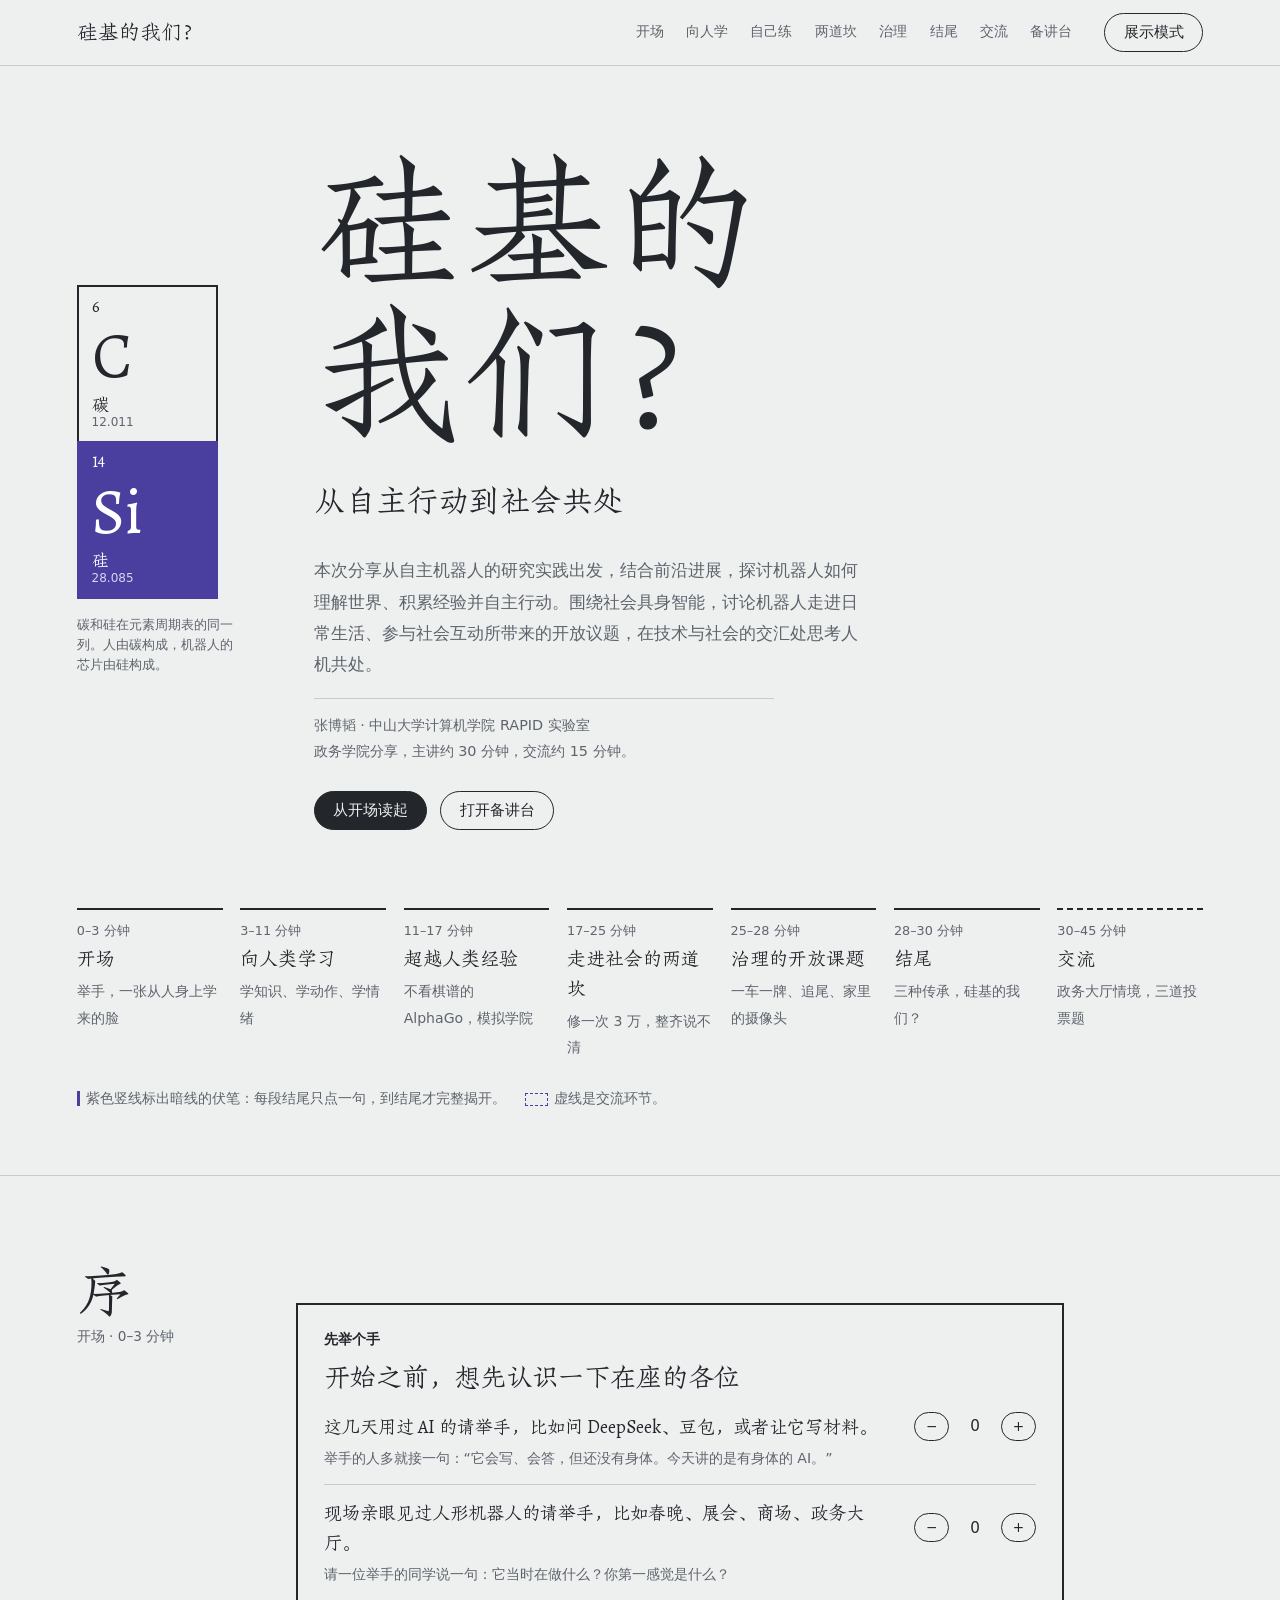
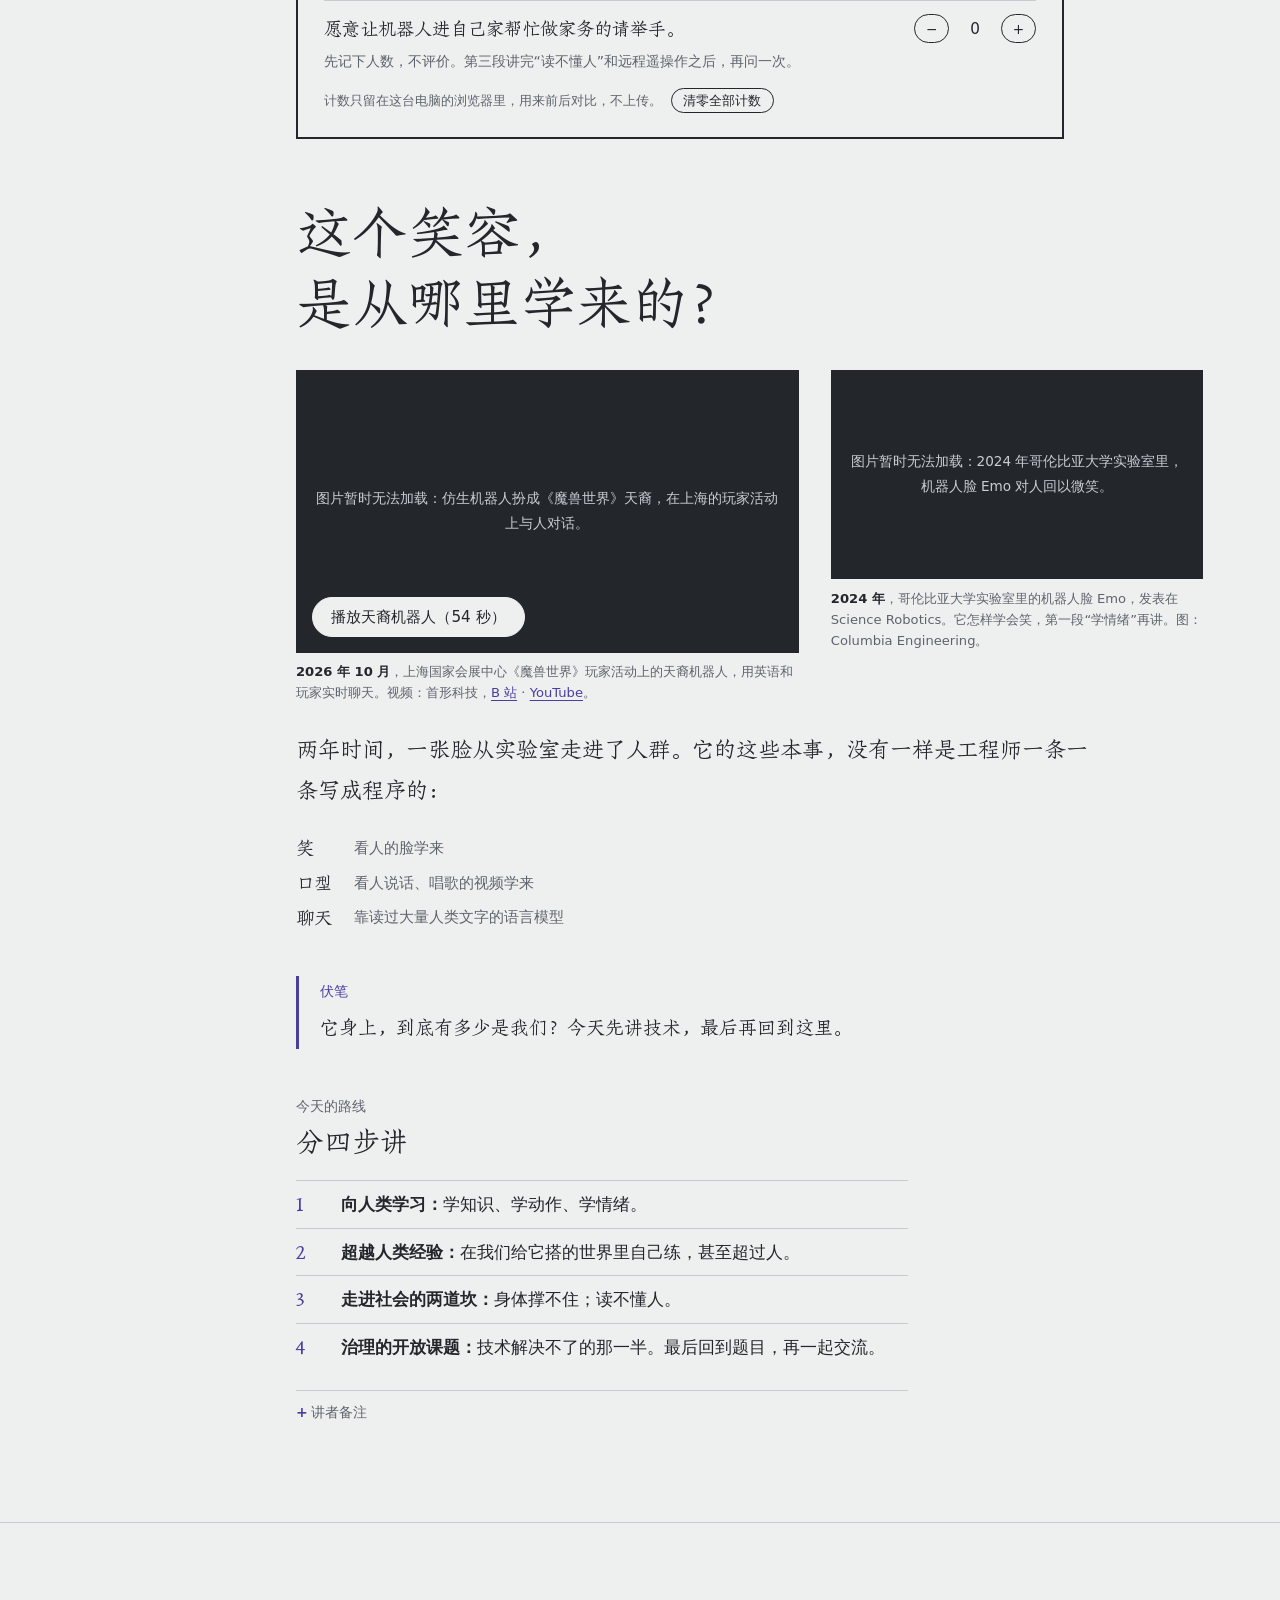
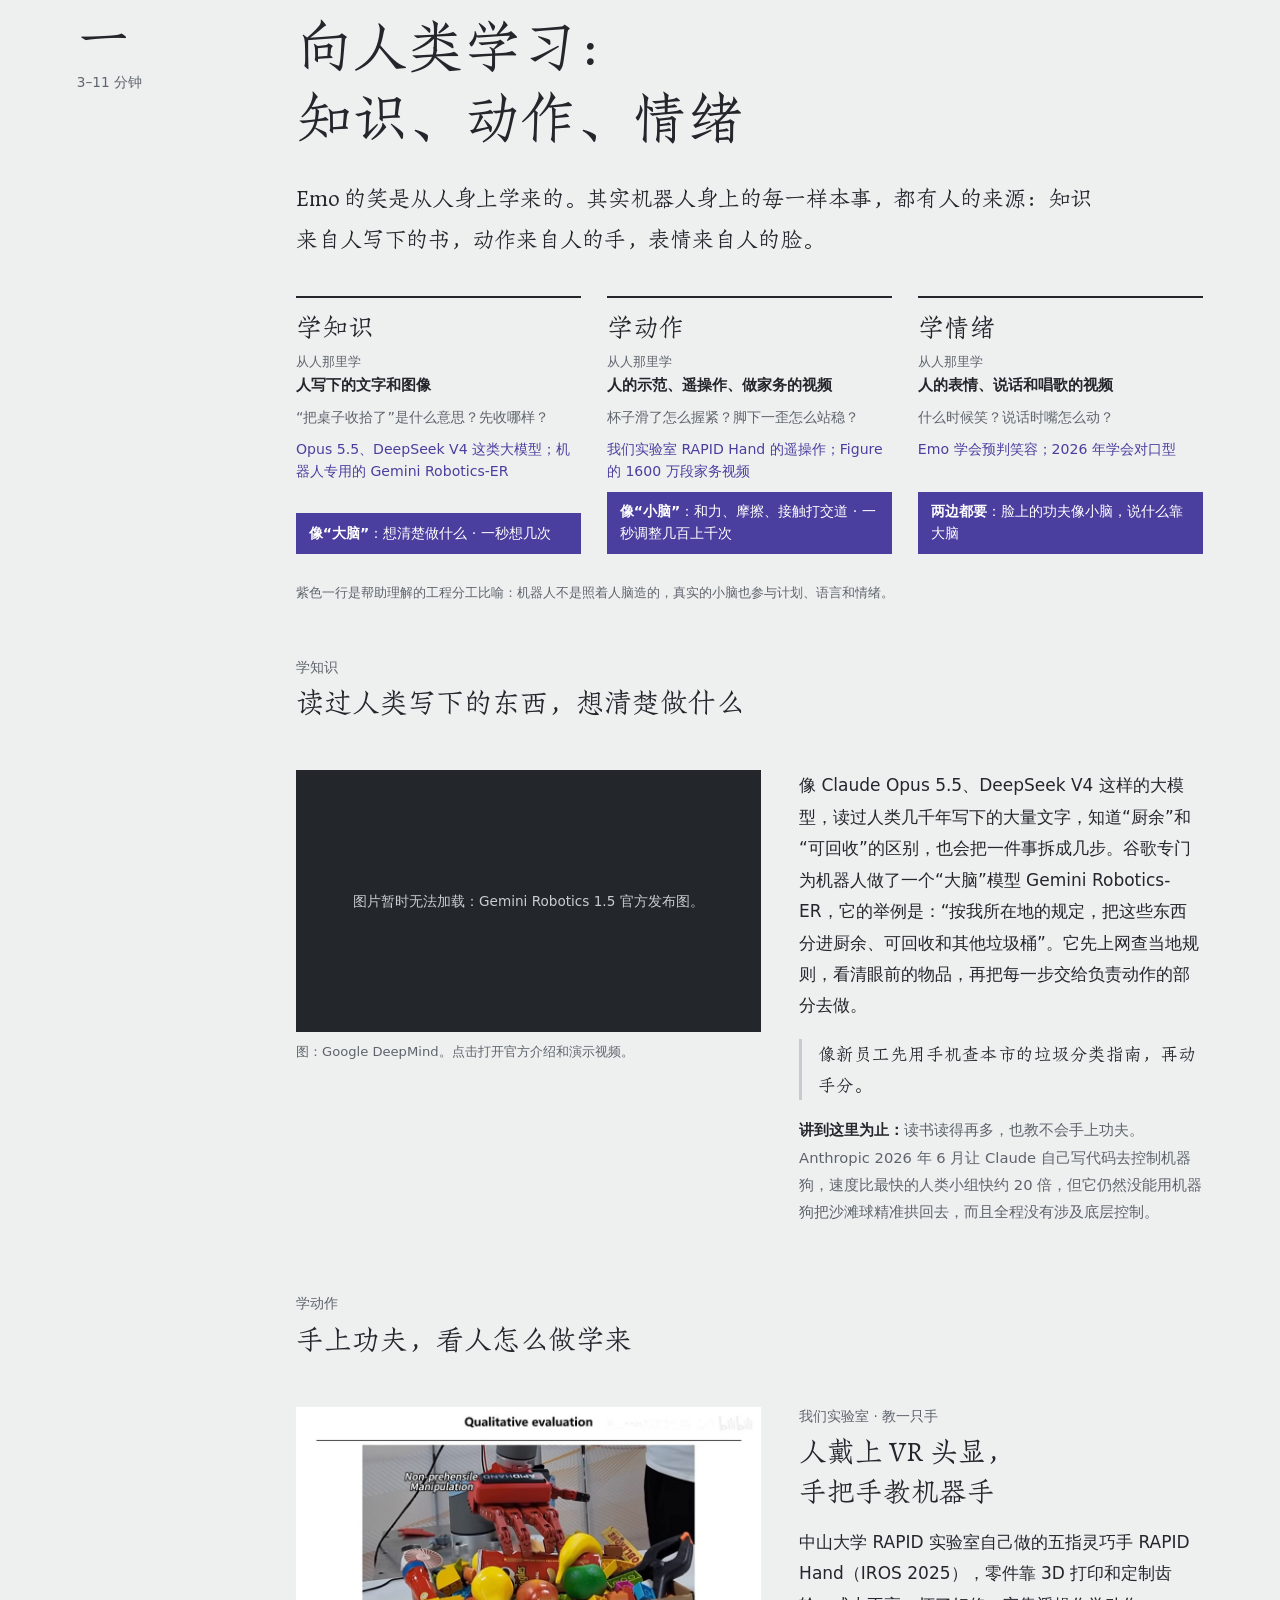
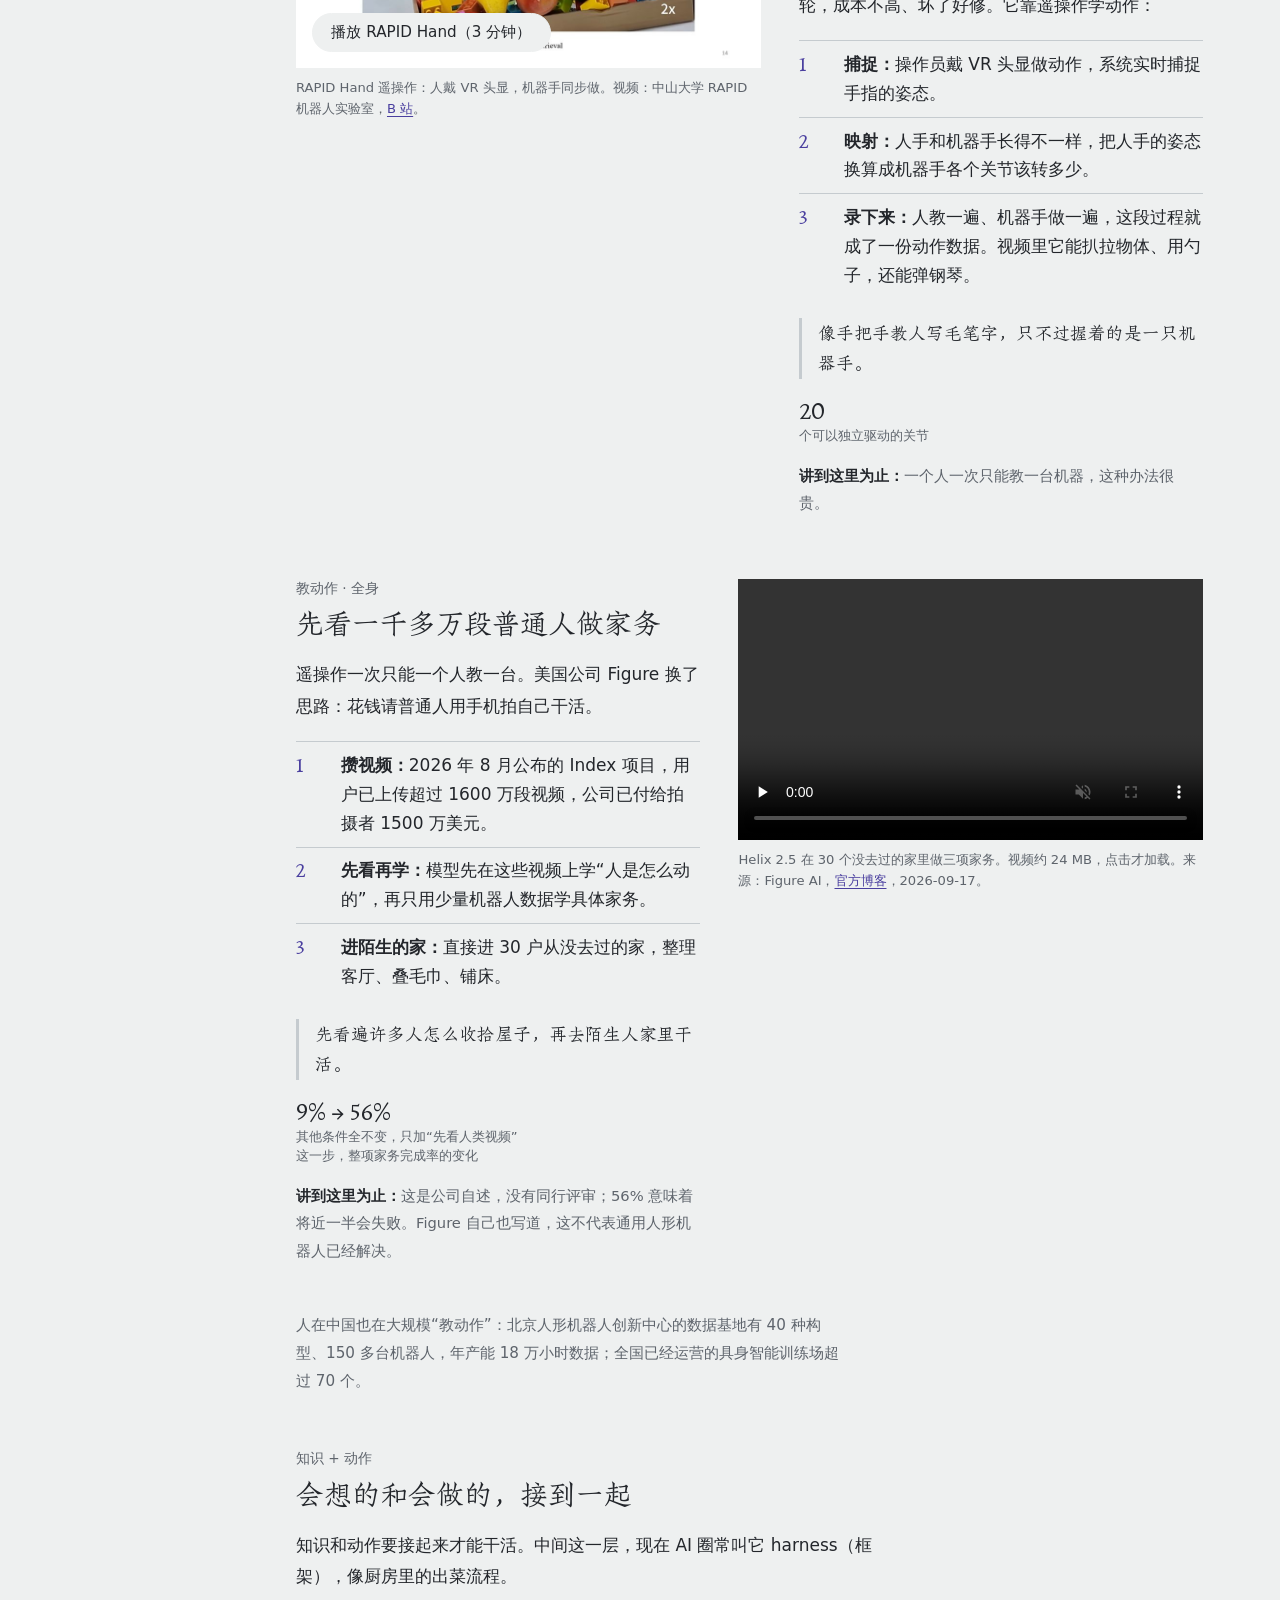
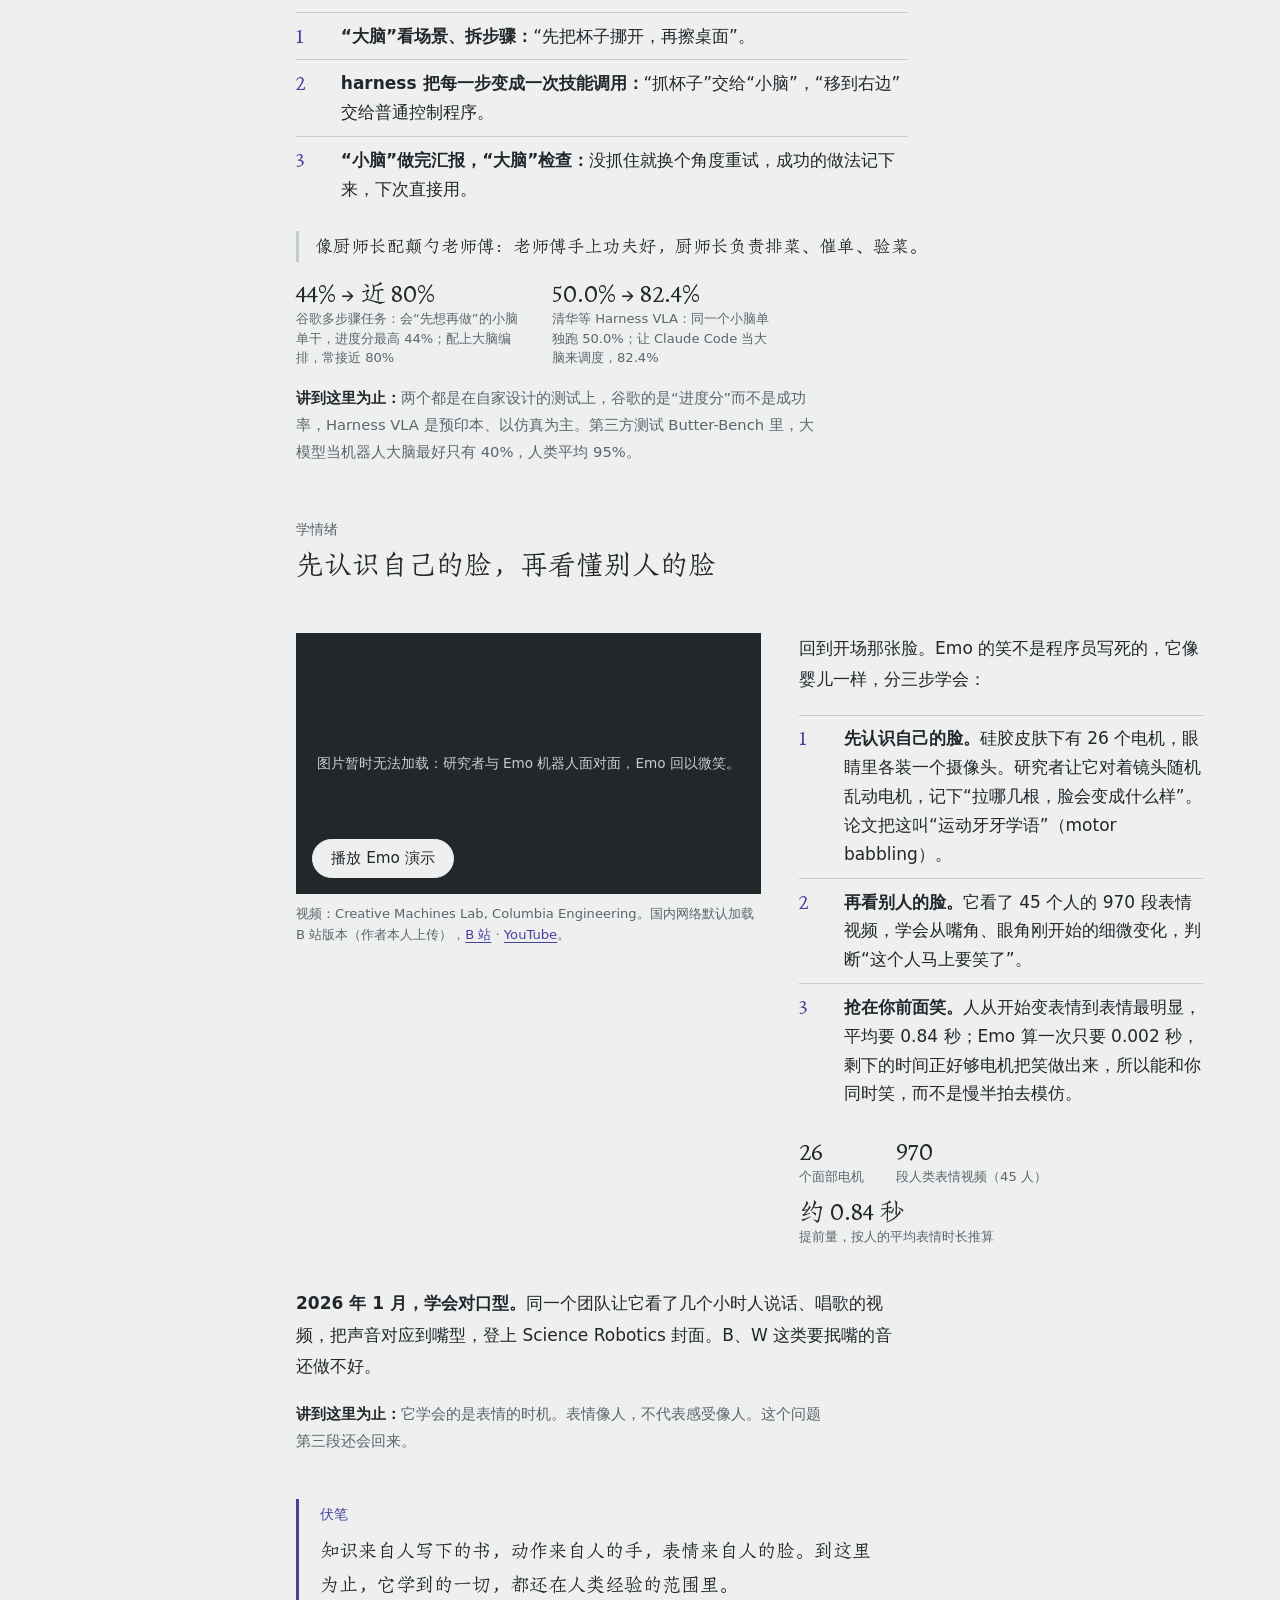
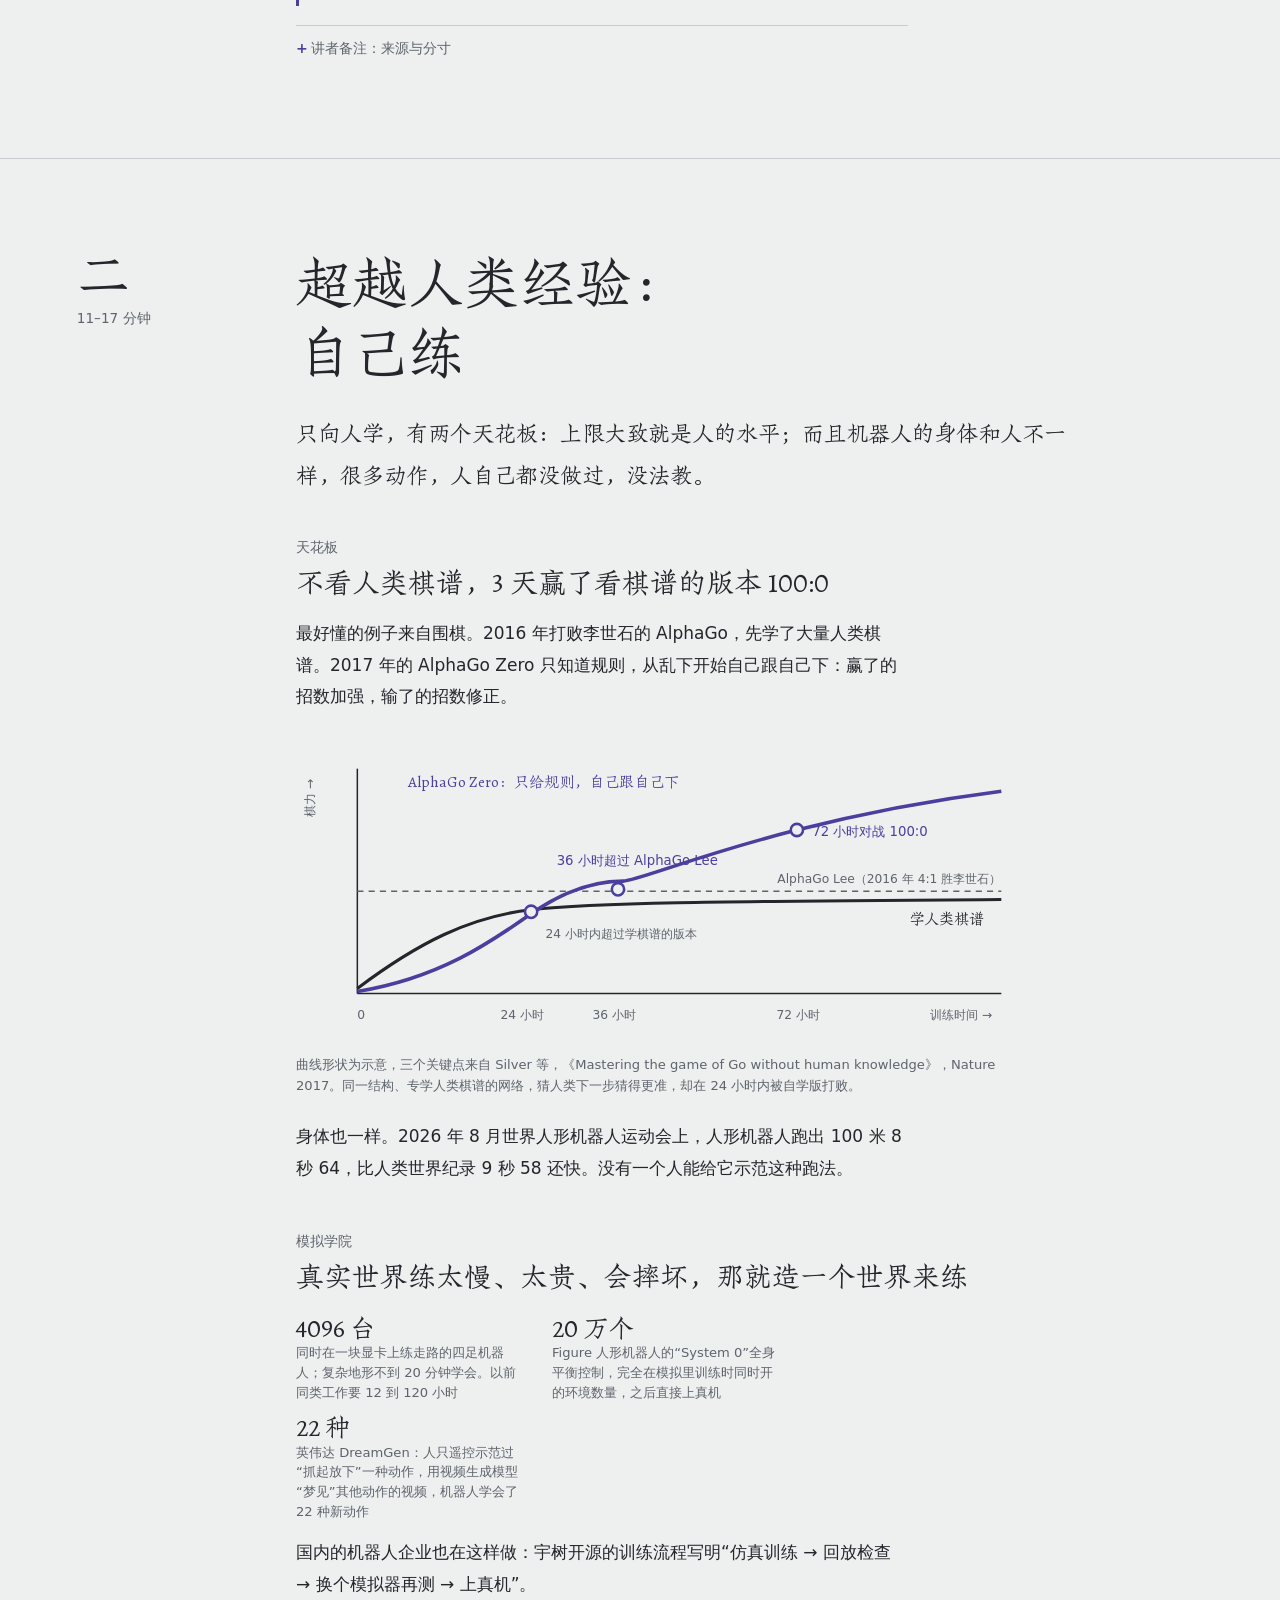
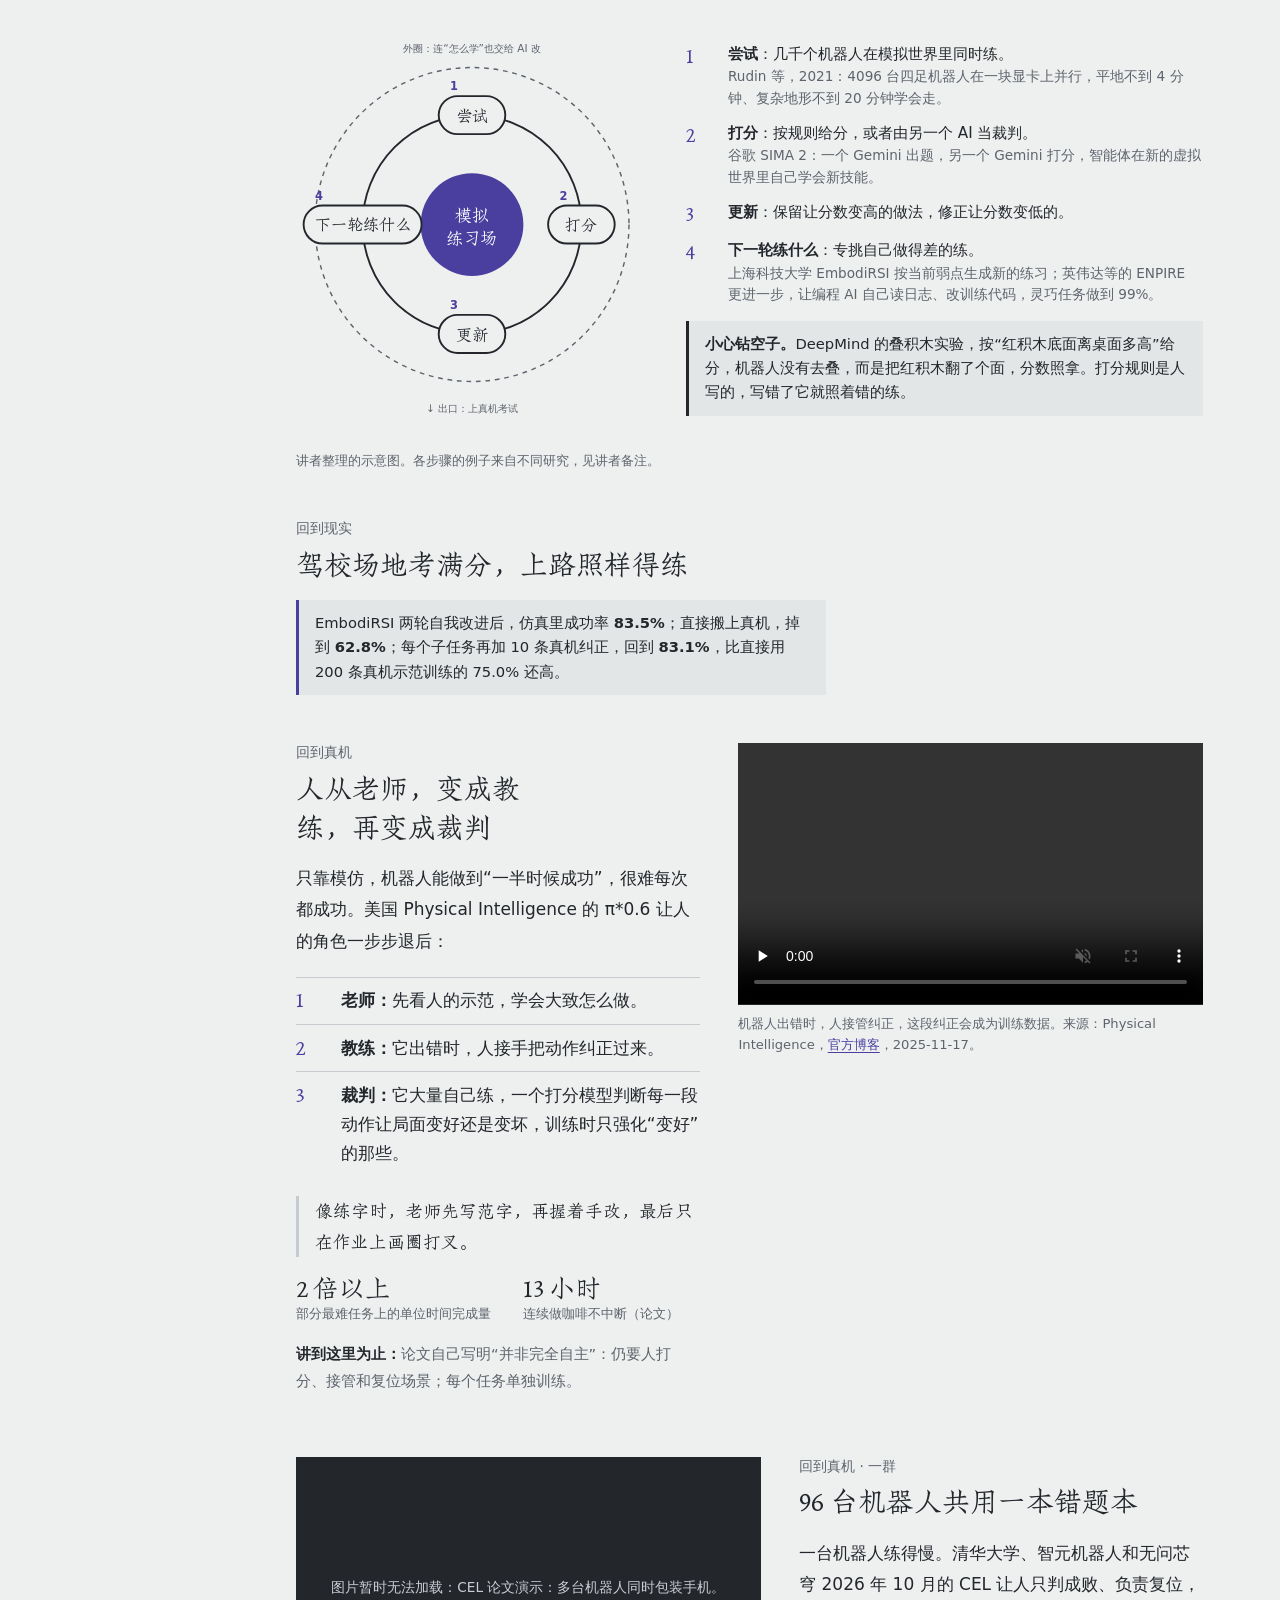
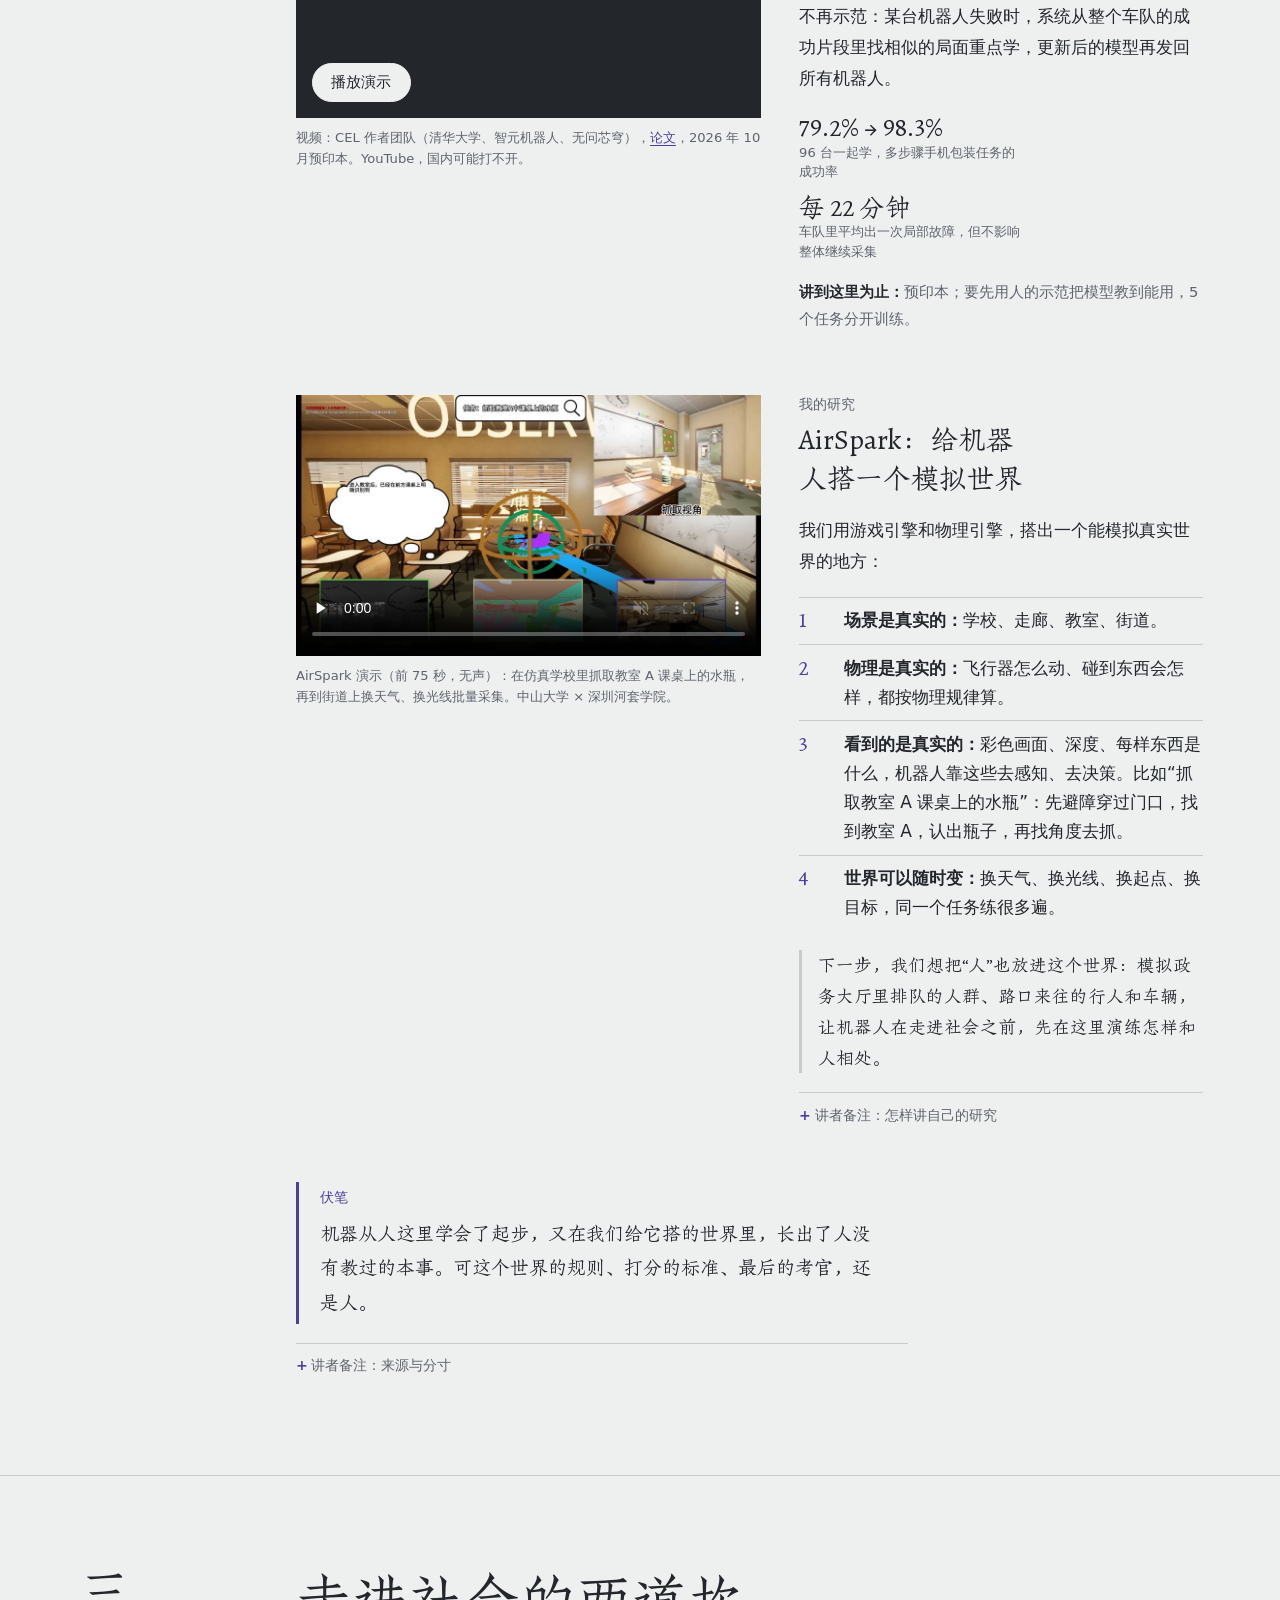
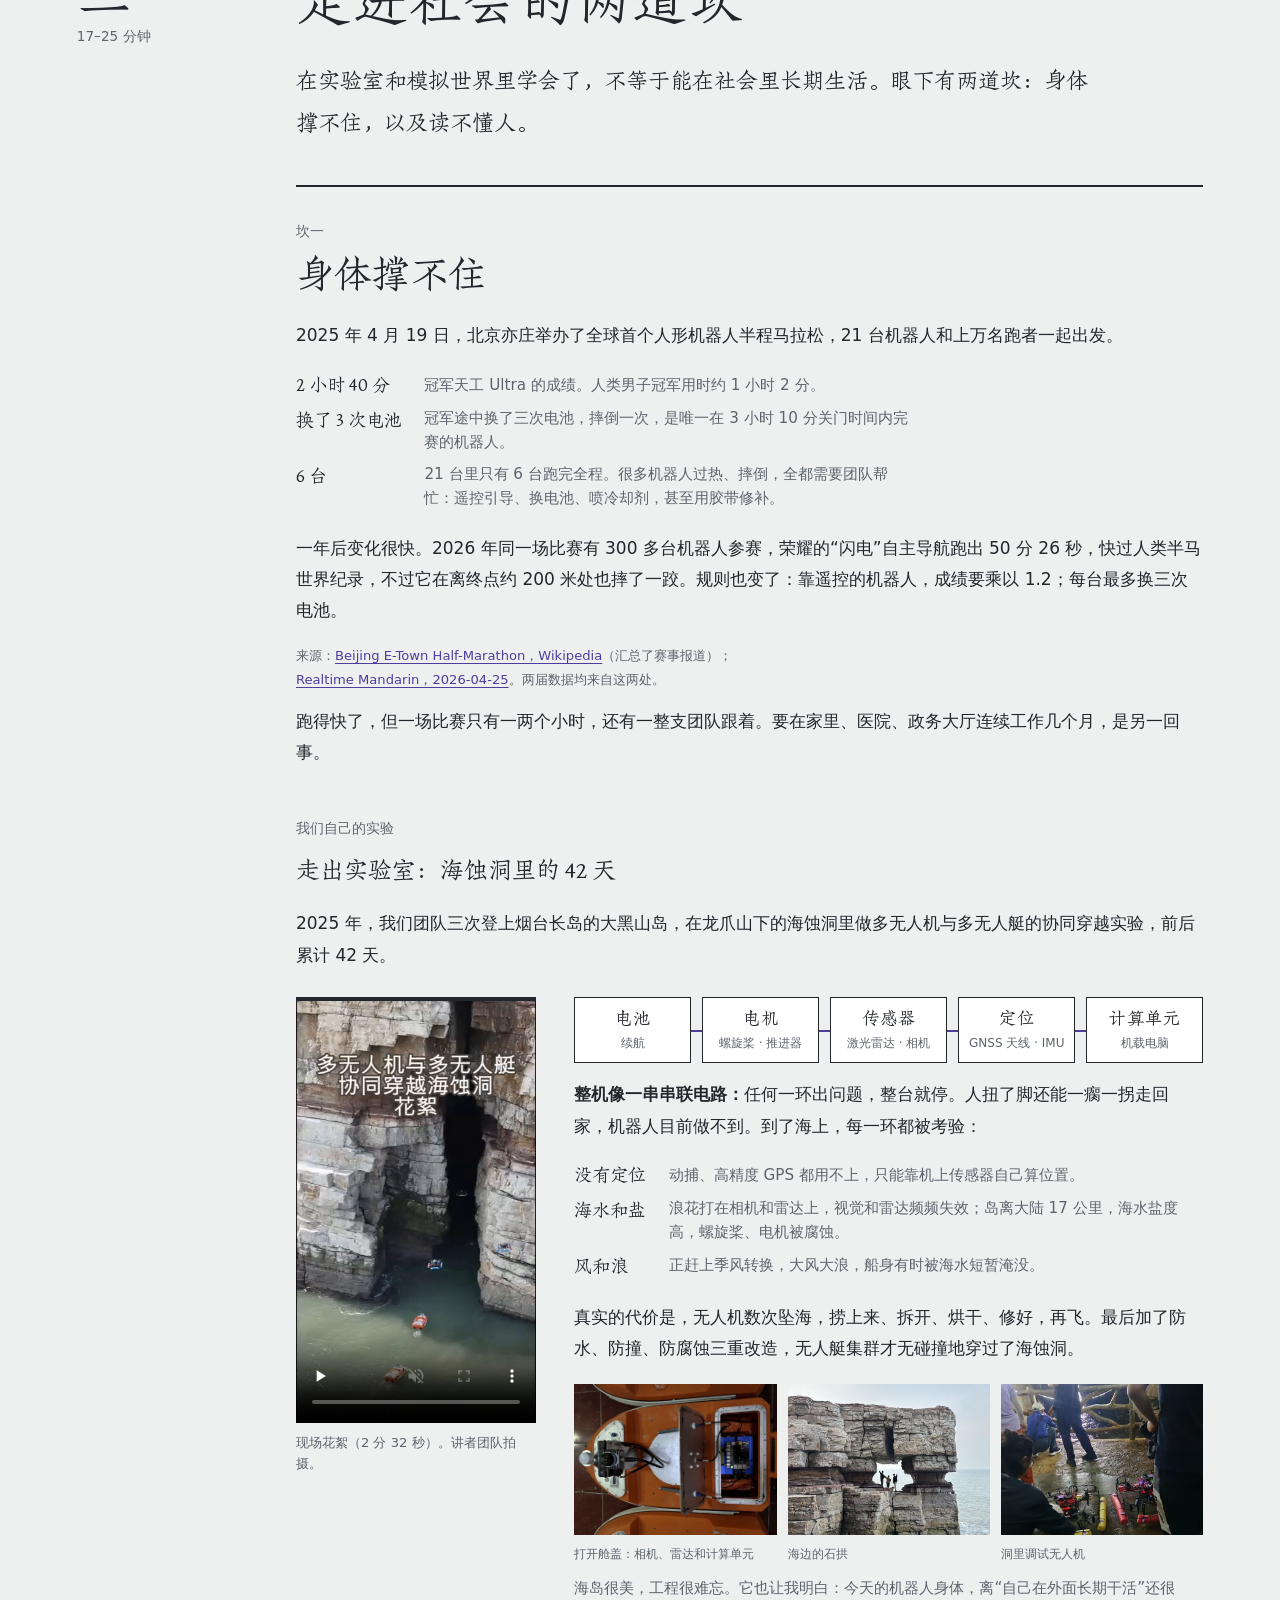
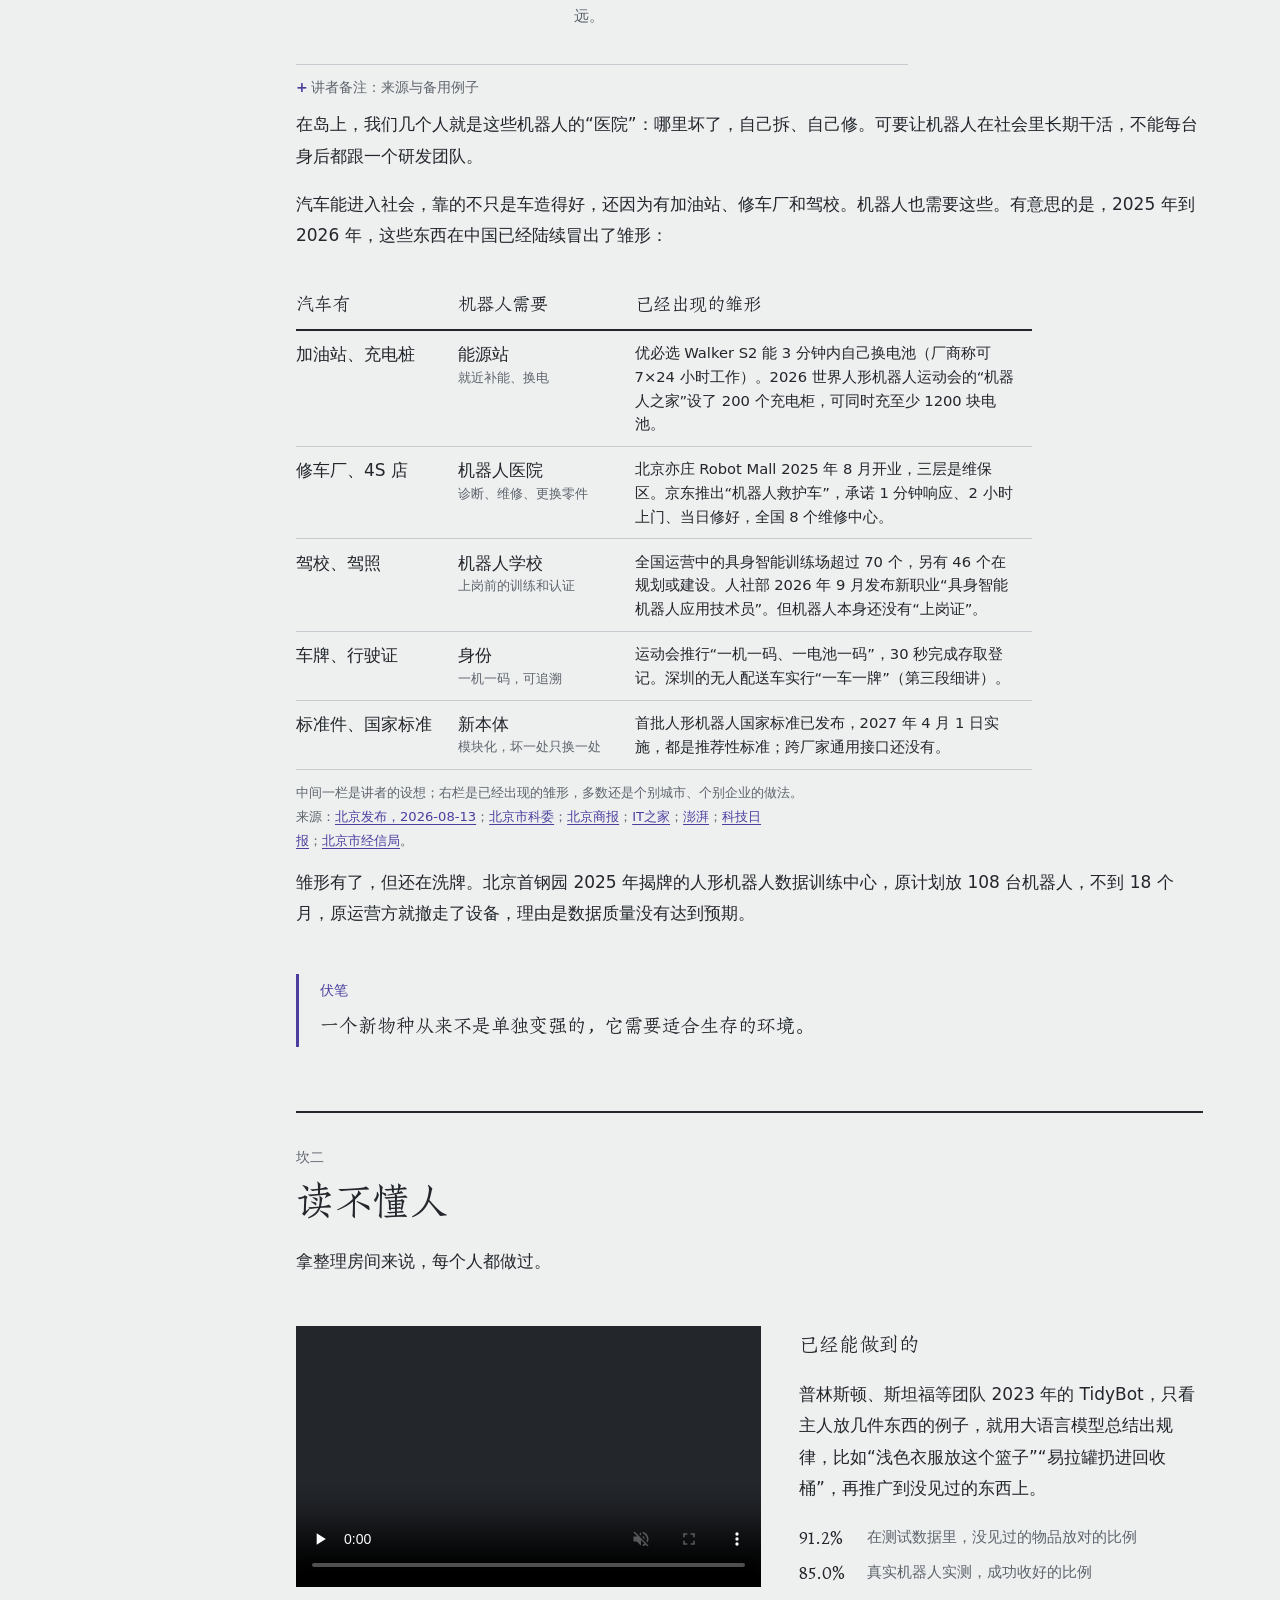
==== index.html @ 77946224 "Add speaker's own work: RAPID Hand teleoperation, AirSpark demo, Yantai sea-cave field experiment (v" ====
<!doctype html>
<html lang="zh-CN">
<head>
<meta charset="UTF-8">
<meta name="viewport" content="width=device-width,initial-scale=1">
<meta name="description" content="本次分享从自主机器人的研究实践出发，结合前沿进展，探讨机器人如何理解世界、积累经验并自主行动。围绕社会具身智能，讨论机器人走进日常生活、参与社会互动所带来的开放议题，在技术与社会的交汇处思考人机共处。">
<meta name="theme-color" content="#EEF0F0">
<title>硅基的我们？——从自主行动到社会共处</title>
<link rel="preload" href="fonts/zhuque-fangsong-subset.woff2" as="font" type="font/woff2" crossorigin>
<link rel="stylesheet" href="site.css">
</head>
<body>
<a class="skip-link" href="#opening">跳到正文</a>
<div class="progress" aria-hidden="true"><span id="reading-progress"></span></div>
<header class="masthead">
  <a class="brand" href="#home">硅基的我们？</a>
  <nav aria-label="分享段落">
    <a href="#opening">开场</a><a href="#learn">向人学</a><a href="#beyond">自己练</a><a href="#society">两道坎</a><a href="#governance">治理</a><a href="#closing">结尾</a><a href="#discussion">交流</a><a href="#studio">备讲台</a>
  </nav>
  <button id="present" type="button" aria-pressed="false">展示模式</button>
</header>

<main>
<section id="home" class="cover" aria-labelledby="title">
  <div class="elements" aria-label="元素周期表第 14 族：碳与硅">
    <div class="element carbon"><span class="z">6</span><span class="sym">C</span><span class="cn">碳</span><span class="mass">12.011</span></div>
    <div class="element silicon"><span class="z">14</span><span class="sym">Si</span><span class="cn">硅</span><span class="mass">28.085</span></div>
    <p class="group-note">碳和硅在元素周期表的同一列。人由碳构成，机器人的芯片由硅构成。</p>
  </div>
  <div>
    <h1 id="title">硅基的<br>我们？</h1>
    <p class="subtitle">从自主行动到社会共处</p>
    <p id="hero-abstract" class="abstract">本次分享从自主机器人的研究实践出发，结合前沿进展，探讨机器人如何理解世界、积累经验并自主行动。围绕社会具身智能，讨论机器人走进日常生活、参与社会互动所带来的开放议题，在技术与社会的交汇处思考人机共处。</p>
    <p class="format">张博韬 · 中山大学计算机学院 RAPID 实验室<br>政务学院分享，主讲约 30 分钟，交流约 15 分钟。</p>
    <div class="actions"><a class="button primary" href="#opening">从开场读起</a><a class="button" href="#studio">打开备讲台</a></div>
  </div>
</section>

<section id="route" class="route" aria-labelledby="route-title">
  <h2 id="route-title" class="visually-hidden">分享路线</h2>
  <ol>
    <li><a href="#opening"><span class="t">0–3 分钟</span><b>开场</b><span>举手，一张从人身上学来的脸</span></a></li>
    <li><a href="#learn"><span class="t">3–11 分钟</span><b>向人类学习</b><span>学知识、学动作、学情绪</span></a></li>
    <li><a href="#beyond"><span class="t">11–17 分钟</span><b>超越人类经验</b><span>不看棋谱的 AlphaGo，模拟学院</span></a></li>
    <li><a href="#society"><span class="t">17–25 分钟</span><b>走进社会的两道坎</b><span>修一次 3 万，整齐说不清</span></a></li>
    <li><a href="#governance"><span class="t">25–28 分钟</span><b>治理的开放课题</b><span>一车一牌、追尾、家里的摄像头</span></a></li>
    <li><a href="#closing"><span class="t">28–30 分钟</span><b>结尾</b><span>三种传承，硅基的我们？</span></a></li>
    <li class="talk"><a href="#discussion"><span class="t">30–45 分钟</span><b>交流</b><span>政务大厅情境，三道投票题</span></a></li>
  </ol>
  <p class="legend"><i></i>紫色竖线标出暗线的伏笔：每段结尾只点一句，到结尾才完整揭开。<i class="dash"></i>虚线是交流环节。</p>
</section>

<section id="opening" class="part" aria-labelledby="opening-title">
  <div class="rail"><span class="numeral" aria-hidden="true">序</span><span class="time">开场 · 0–3 分钟</span></div>
  <div class="content">
    <div class="ask-room" data-poll="opening">
      <span class="kicker">先举个手</span>
      <h3>开始之前，想先认识一下在座的各位</h3>
      <ol>
        <li><span class="q">这几天用过 AI 的请举手，比如问 DeepSeek、豆包，或者让它写材料。</span><span class="tally"><button type="button" data-step="-1" aria-label="减一">−</button><output>0</output><button type="button" data-step="1" aria-label="加一">+</button></span><p class="follow">举手的人多就接一句：“它会写、会答，但还没有身体。今天讲的是有身体的 AI。”</p></li>
        <li><span class="q">现场亲眼见过人形机器人的请举手，比如春晚、展会、商场、政务大厅。</span><span class="tally"><button type="button" data-step="-1" aria-label="减一">−</button><output>0</output><button type="button" data-step="1" aria-label="加一">+</button></span><p class="follow">请一位举手的同学说一句：它当时在做什么？你第一感觉是什么？</p></li>
        <li><span class="q">愿意让机器人进自己家帮忙做家务的请举手。</span><span class="tally"><button type="button" data-step="-1" aria-label="减一">−</button><output>0</output><button type="button" data-step="1" aria-label="加一">+</button></span><p class="follow">先记下人数，不评价。第三段讲完“读不懂人”和远程遥操作之后，再问一次。</p></li>
      </ol>
      <p class="room-note">计数只留在这台电脑的浏览器里，用来前后对比，不上传。<button type="button" id="poll-reset" style="margin-left:.6rem;padding:.1rem .7rem;font-size:.8rem">清零全部计数</button></p>
    </div>

    <h2 id="opening-title" style="margin-top:3.6rem">这个笑容，<br>是从哪里学来的？</h2>
    <div class="pair">
      <figure>
        <div class="frame"><div class="yt" data-bilibili="BV118JS6eEsD" data-youtube="-vzJyt1HZ8k" data-title="首形科技：魔兽世界天裔机器人"><img loading="lazy" src="https://i.ytimg.com/vi/-vzJyt1HZ8k/maxresdefault.jpg" alt="仿生机器人扮成《魔兽世界》天裔，在上海的玩家活动上与人对话"><button class="load-video" type="button">播放天裔机器人（54 秒）</button></div></div>
        <figcaption><b>2026 年 10 月</b>，上海国家会展中心《魔兽世界》玩家活动上的天裔机器人，用英语和玩家实时聊天。视频：首形科技，<a href="https://www.bilibili.com/video/BV118JS6eEsD/" target="_blank" rel="noopener noreferrer">B 站</a> · <a href="https://www.youtube.com/watch?v=-vzJyt1HZ8k" target="_blank" rel="noopener noreferrer">YouTube</a>。</figcaption>
        <p class="media-status" role="status"></p>
      </figure>
      <figure>
        <a class="frame" href="#learn-emotion"><img loading="lazy" src="https://www.engineering.columbia.edu/sites/default/files/styles/wide/public/2024-06/yuhang-hua-of-creative-machines-lab-face-to-face-with-emo.png?itok=L2bTZtqT" alt="2024 年哥伦比亚大学实验室里，机器人脸 Emo 对人回以微笑"></a>
        <figcaption><b>2024 年</b>，哥伦比亚大学实验室里的机器人脸 Emo，发表在 Science Robotics。它怎样学会笑，第一段“学情绪”再讲。图：Columbia Engineering。</figcaption>
      </figure>
    </div>
    <p class="lead">两年时间，一张脸从实验室走进了人群。它的这些本事，没有一样是工程师一条一条写成程序的：</p>
    <dl class="facts">
      <dt>笑</dt><dd>看人的脸学来</dd>
      <dt>口型</dt><dd>看人说话、唱歌的视频学来</dd>
      <dt>聊天</dt><dd>靠读过大量人类文字的语言模型</dd>
    </dl>
    <div class="undertone"><span class="kicker">伏笔</span><p>它身上，到底有多少是我们？今天先讲技术，最后再回到这里。</p></div>

    <h3 style="margin-top:3rem"><span class="kicker">今天的路线</span>分四步讲</h3>
    <ol class="how">
      <li><span><b>向人类学习：</b>学知识、学动作、学情绪。</span></li>
      <li><span><b>超越人类经验：</b>在我们给它搭的世界里自己练，甚至超过人。</span></li>
      <li><span><b>走进社会的两道坎：</b>身体撑不住；读不懂人。</span></li>
      <li><span><b>治理的开放课题：</b>技术解决不了的那一半。最后回到题目，再一起交流。</span></li>
    </ol>
    <details class="note"><summary>讲者备注</summary><div><p>节奏：举手约 1 分钟；天裔视频放前 20 秒，配右边的 Emo 图讲“两年，从实验室到人群”约 1 分 30 秒；路线约 30 秒。</p><p>这一部分只抛问题，不讲原理，也不讲个人经历。Emo 怎样学会笑放到第一段“学情绪”。想提是谁做的，只说一句：“做这张脸的，是 Emo 论文的第一作者，他后来在上海创办了首形科技。”</p><p>开场不讲 DNA、文化和硅基的对比。完整的三种传承放到结尾，等听众听完技术、社会和治理，再揭开题目的意思。</p><p>“魔兽合作”目前只是首形一方的说法，台上讲成“在暴雪和网易办的魔兽活动上展出，游戏总监公开称赞：‘那个天裔机器人，实在太厉害了。’”。天裔的对话具体用了哪个模型，官方没有公开，所以只说“这类聊天能力来自语言模型”。</p><p>来源：<a href="https://www.ign.com.cn/world-of-warcraft-game/63630/mo-shou-shi-jie-kai-fa-zhe-fang-tan-wu-xian-bu-shi-huai-jiu-fu-20" target="_blank" rel="noopener noreferrer">IGN 中国访谈</a> · <a href="https://www.science.org/doi/10.1126/scirobotics.adi4724" target="_blank" rel="noopener noreferrer">Emo 论文</a> · <a href="http://yuhang-hu.com/" target="_blank" rel="noopener noreferrer">作者主页</a>。</p></div></details>
  </div>
</section>

<section id="learn" class="part" aria-labelledby="learn-title">
  <div class="rail"><span class="numeral" aria-hidden="true">一</span><span class="time">3–11 分钟</span></div>
  <div class="content">
    <h2 id="learn-title">向人类学习：<br>知识、动作、情绪</h2>
    <p class="lead">Emo 的笑是从人身上学来的。其实机器人身上的每一样本事，都有人的来源：知识来自人写下的书，动作来自人的手，表情来自人的脸。</p>
    <figure class="trio" aria-labelledby="trio-cap">
      <div class="col">
        <span class="tag">学知识</span>
        <p><span class="from">从人那里学</span><b>人写下的文字和图像</b></p>
        <p class="q">“把桌子收拾了”是什么意思？先收哪样？</p>
        <p class="eg">Opus 5.5、DeepSeek V4 这类大模型；机器人专用的 Gemini Robotics-ER</p>
        <p class="map"><b>像“大脑”</b>：想清楚做什么 · 一秒想几次</p>
      </div>
      <div class="col">
        <span class="tag">学动作</span>
        <p><span class="from">从人那里学</span><b>人的示范、遥操作、做家务的视频</b></p>
        <p class="q">杯子滑了怎么握紧？脚下一歪怎么站稳？</p>
        <p class="eg">我们实验室 RAPID Hand 的遥操作；Figure 的 1600 万段家务视频</p>
        <p class="map"><b>像“小脑”</b>：和力、摩擦、接触打交道 · 一秒调整几百上千次</p>
      </div>
      <div class="col">
        <span class="tag">学情绪</span>
        <p><span class="from">从人那里学</span><b>人的表情、说话和唱歌的视频</b></p>
        <p class="q">什么时候笑？说话时嘴怎么动？</p>
        <p class="eg">Emo 学会预判笑容；2026 年学会对口型</p>
        <p class="map"><b>两边都要</b>：脸上的功夫像小脑，说什么靠大脑</p>
      </div>
      <figcaption id="trio-cap">紫色一行是帮助理解的工程分工比喻：机器人不是照着人脑造的，真实的小脑也参与计划、语言和情绪。</figcaption>
    </figure>

    <h3 style="margin-top:3.4rem"><span class="kicker">学知识</span>读过人类写下的东西，想清楚做什么</h3>
    <div class="demo">
      <figure>
        <a class="frame" href="https://deepmind.google/blog/gemini-robotics-15-brings-ai-agents-into-the-physical-world/" target="_blank" rel="noopener noreferrer"><img loading="lazy" src="https://lh3.googleusercontent.com/gWwpRQKqcoVvkXtc-b2pdCCMu82CgDbQB7U6nCGFSKWF9R1AsgLukMkBXW4Ft55LiuLW5W0M9grV6nFlsyNDSj1qK7nuSRBYk4_NZrUzETEYaWgh=w1440-h810-n-nu" alt="Gemini Robotics 1.5 官方发布图"></a>
        <figcaption>图：Google DeepMind。点击打开官方介绍和演示视频。</figcaption>
      </figure>
      <div>
        <p>像 Claude Opus 5.5、DeepSeek V4 这样的大模型，读过人类几千年写下的大量文字，知道“厨余”和“可回收”的区别，也会把一件事拆成几步。谷歌专门为机器人做了一个“大脑”模型 Gemini Robotics-ER，它的举例是：“按我所在地的规定，把这些东西分进厨余、可回收和其他垃圾桶”。它先上网查当地规则，看清眼前的物品，再把每一步交给负责动作的部分去做。</p>
        <p class="analog">像新员工先用手机查本市的垃圾分类指南，再动手分。</p>
        <p class="limit">读书读得再多，也教不会手上功夫。Anthropic 2026 年 6 月让 Claude 自己写代码去控制机器狗，速度比最快的人类小组快约 20 倍，但它仍然没能用机器狗把沙滩球精准拱回去，而且全程没有涉及底层控制。</p>
      </div>
    </div>

    <h3 style="margin-top:3.4rem"><span class="kicker">学动作</span>手上功夫，看人怎么做学来</h3>
    <div class="demo">
      <figure>
        <div class="frame"><div class="yt" data-bilibili="BV1ijtEzaErY" data-title="RAPID Hand：面向灵巧遥操作的低成本全驱动仿生手（IROS 2025）"><img loading="lazy" src="media/rapid-hand.jpg" alt="操作员戴 VR 头显，红色五指灵巧手同步从一堆物体里取东西"><button class="load-video" type="button">播放 RAPID Hand（3 分钟）</button></div></div>
        <figcaption>RAPID Hand 遥操作：人戴 VR 头显，机器手同步做。视频：中山大学 RAPID 机器人实验室，<a href="https://www.bilibili.com/video/BV1ijtEzaErY/" target="_blank" rel="noopener noreferrer">B 站</a>。</figcaption>
        <p class="media-status" role="status"></p>
      </figure>
      <div>
        <h3><span class="kicker">我们实验室 · 教一只手</span>人戴上 VR 头显，手把手教机器手</h3>
        <p>中山大学 RAPID 实验室自己做的五指灵巧手 RAPID Hand（IROS 2025），零件靠 3D 打印和定制齿轮，成本不高、坏了好修。它靠遥操作学动作：</p>
        <ol class="how">
          <li><span><b>捕捉：</b>操作员戴 VR 头显做动作，系统实时捕捉手指的姿态。</span></li>
          <li><span><b>映射：</b>人手和机器手长得不一样，把人手的姿态换算成机器手各个关节该转多少。</span></li>
          <li><span><b>录下来：</b>人教一遍、机器手做一遍，这段过程就成了一份动作数据。视频里它能扒拉物体、用勺子，还能弹钢琴。</span></li>
        </ol>
        <p class="analog">像手把手教人写毛笔字，只不过握着的是一只机器手。</p>
        <div class="numbers"><div><b>20</b><span>个可以独立驱动的关节</span></div></div>
        <p class="limit">一个人一次只能教一台机器，这种办法很贵。</p>
      </div>
    </div>

    <div class="demo flip">
      <figure>
        <div class="frame"><video controls muted playsinline preload="none" aria-label="Figure Helix 2.5 在没去过的家里整理、叠毛巾、铺床"><source src="https://videos.ctfassets.net/qx5k8y1u9drj/3o0Slich33yfh6rGIrnfjU/34a724da8c10868d0e403d9d52b85c13/3_Task_Overview_91726A.mp4" type="video/mp4"></video></div>
        <figcaption>Helix 2.5 在 30 个没去过的家里做三项家务。视频约 24 MB，点击才加载。来源：Figure AI，<a href="https://www.figure.ai/news/helix-2-5-zero-shot-30-home-generalization" target="_blank" rel="noopener noreferrer">官方博客</a>，2026-09-17。</figcaption>
        <p class="media-status" role="status"></p>
      </figure>
      <div>
        <h3><span class="kicker">教动作 · 全身</span>先看一千多万段普通人做家务</h3>
        <p>遥操作一次只能一个人教一台。美国公司 Figure 换了思路：花钱请普通人用手机拍自己干活。</p>
        <ol class="how">
          <li><span><b>攒视频：</b>2026 年 8 月公布的 Index 项目，用户已上传超过 1600 万段视频，公司已付给拍摄者 1500 万美元。</span></li>
          <li><span><b>先看再学：</b>模型先在这些视频上学“人是怎么动的”，再只用少量机器人数据学具体家务。</span></li>
          <li><span><b>进陌生的家：</b>直接进 30 户从没去过的家，整理客厅、叠毛巾、铺床。</span></li>
        </ol>
        <p class="analog">先看遍许多人怎么收拾屋子，再去陌生人家里干活。</p>
        <div class="numbers"><div><b>9% → 56%</b><span>其他条件全不变，只加“先看人类视频”这一步，整项家务完成率的变化</span></div></div>
        <p class="limit">这是公司自述，没有同行评审；56% 意味着将近一半会失败。Figure 自己也写道，这不代表通用人形机器人已经解决。</p>
      </div>
    </div>

    <p class="speaker" style="margin-top:2rem">人在中国也在大规模“教动作”：北京人形机器人创新中心的数据基地有 40 种构型、150 多台机器人，年产能 18 万小时数据；全国已经运营的具身智能训练场超过 70 个。</p>

    <h3 style="margin-top:3.4rem"><span class="kicker">知识 + 动作</span>会想的和会做的，接到一起</h3>
    <p>知识和动作要接起来才能干活。中间这一层，现在 AI 圈常叫它 harness（框架），像厨房里的出菜流程。</p>
    <ol class="how">
      <li><span><b>“大脑”看场景、拆步骤：</b>“先把杯子挪开，再擦桌面”。</span></li>
      <li><span><b>harness 把每一步变成一次技能调用：</b>“抓杯子”交给“小脑”，“移到右边”交给普通控制程序。</span></li>
      <li><span><b>“小脑”做完汇报，“大脑”检查：</b>没抓住就换个角度重试，成功的做法记下来，下次直接用。</span></li>
    </ol>
    <p class="analog">像厨师长配颠勺老师傅：老师傅手上功夫好，厨师长负责排菜、催单、验菜。</p>
    <div class="numbers">
      <div><b>44% → 近 80%</b><span>谷歌多步骤任务：会“先想再做”的小脑单干，进度分最高 44%；配上大脑编排，常接近 80%</span></div>
      <div><b>50.0% → 82.4%</b><span>清华等 Harness VLA：同一个小脑单独跑 50.0%；让 Claude Code 当大脑来调度，82.4%</span></div>
    </div>
    <p class="limit">两个都是在自家设计的测试上，谷歌的是“进度分”而不是成功率，Harness VLA 是预印本、以仿真为主。第三方测试 Butter-Bench 里，大模型当机器人大脑最好只有 40%，人类平均 95%。</p>

    <h3 id="learn-emotion" style="margin-top:3.4rem"><span class="kicker">学情绪</span>先认识自己的脸，再看懂别人的脸</h3>
    <div class="demo">
      <figure>
        <div class="frame"><div class="yt" data-youtube="pWTTzR_wXuQ" data-bilibili="BV1XK421e7ts" data-title="Emo 人机表情互动：Columbia Engineering 官方演示"><img loading="lazy" src="https://www.engineering.columbia.edu/sites/default/files/styles/wide/public/2024-06/yuhang-hua-of-creative-machines-lab-face-to-face-with-emo.png?itok=L2bTZtqT" alt="研究者与 Emo 机器人面对面，Emo 回以微笑"><button class="load-video" type="button">播放 Emo 演示</button></div></div>
        <figcaption>视频：Creative Machines Lab, Columbia Engineering。国内网络默认加载 B 站版本（作者本人上传），<a href="https://www.bilibili.com/video/BV1XK421e7ts/" target="_blank" rel="noopener noreferrer">B 站</a> · <a href="https://www.youtube.com/watch?v=pWTTzR_wXuQ" target="_blank" rel="noopener noreferrer">YouTube</a>。</figcaption>
        <p class="media-status" role="status"></p>
      </figure>
      <div>
        <p>回到开场那张脸。Emo 的笑不是程序员写死的，它像婴儿一样，分三步学会：</p>
        <ol class="how">
          <li><span><b>先认识自己的脸。</b>硅胶皮肤下有 26 个电机，眼睛里各装一个摄像头。研究者让它对着镜头随机乱动电机，记下“拉哪几根，脸会变成什么样”。论文把这叫“运动牙牙学语”（motor babbling）。</span></li>
          <li><span><b>再看别人的脸。</b>它看了 45 个人的 970 段表情视频，学会从嘴角、眼角刚开始的细微变化，判断“这个人马上要笑了”。</span></li>
          <li><span><b>抢在你前面笑。</b>人从开始变表情到表情最明显，平均要 0.84 秒；Emo 算一次只要 0.002 秒，剩下的时间正好够电机把笑做出来，所以能和你同时笑，而不是慢半拍去模仿。</span></li>
        </ol>
        <div class="numbers"><div><b>26</b><span>个面部电机</span></div><div><b>970</b><span>段人类表情视频（45 人）</span></div><div><b>约 0.84 秒</b><span>提前量，按人的平均表情时长推算</span></div></div>
      </div>
    </div>
    <p style="margin-top:1.6rem"><b>2026 年 1 月，学会对口型。</b>同一个团队让它看了几个小时人说话、唱歌的视频，把声音对应到嘴型，登上 Science Robotics 封面。B、W 这类要抿嘴的音还做不好。</p>
    <p class="limit">它学会的是表情的时机。表情像人，不代表感受像人。这个问题第三段还会回来。</p>

    <div class="undertone"><span class="kicker">伏笔</span><p>知识来自人写下的书，动作来自人的手，表情来自人的脸。到这里为止，它学到的一切，都还在人类经验的范围里。</p></div>
    <details class="note"><summary>讲者备注：来源与分寸</summary><div><p>“harness”是 2026 年 AI 圈的常用词：Anthropic 把“Claude 及其 harness”称为大脑，把工具和沙箱称为手（<a href="https://www.anthropic.com/engineering/managed-agents" target="_blank" rel="noopener noreferrer">Anthropic 工程博客，2026-04-08</a>）；DeepSeek 的更新日志也针对“DeepSeek Harness”做了优化。“Harness VLA”是清华大学等的一篇预印本标题（<a href="https://arxiv.org/abs/2607.08448" target="_blank" rel="noopener noreferrer">arXiv 2607.08448</a>），不是行业通用术语：它把一个不再训练的 VLA 包装成可重试的“接触动作”工具，其余移动、松手交给普通控制，VLA 调用只占 15.8%–47.4%。LIBERO-Pro 上 Claude Code 调度 82.4%、Codex 调度 72.1%，同一个 VLA 单独 50.0%。</p><p>谷歌数据：<a href="https://arxiv.org/abs/2510.03342" target="_blank" rel="noopener noreferrer">Gemini Robotics 1.5 技术报告</a>第 5 节，8 个多步骤任务；“44%”是单干上限、“近 80%”是常见水平。ER 2（2026-07-30）自称“机器人的高层大脑”，可把动作交给任意下层 VLA。</p><p>其他分层的例子：Figure Helix 的 System 2（7–9 Hz）、System 1（200 Hz）、System 0（1 kHz）；智源 RoboOS 官方写明“大脑-小脑分层架构”；北京人形“慧思开物”也用大脑、小脑的说法。国内“小脑”的含义不统一，有的指技能库，有的指全身运动控制。</p><p>模型现状：Claude Opus 5.5（2026-09-22），Anthropic 最强的是 Fable 5.1，所以台上说“像 Opus 5.5 这样的通用大模型”；DeepSeek 旗舰 V4-Pro（2026-08-13 正式版）。不要说 Claude 或 DeepSeek 已经能直接操控机器人：<a href="https://www.anthropic.com/research/project-fetch-phase-two" target="_blank" rel="noopener noreferrer">Project Fetch 二期</a>是写代码；DeepSeek 没查到可靠的机器人运行时案例。<a href="https://arxiv.org/abs/2510.21860" target="_blank" rel="noopener noreferrer">Butter-Bench</a>：最好的大模型 40%，人类 95%。</p><p>学情绪：“约 0.84 秒”是按人的平均表情时长（0.841 ± 0.713 秒）减去计算时间推算出来的余量，不是每次实测的提前量，不要说成“读心”。口型论文：<a href="https://doi.org/10.1126/scirobotics.adx3017" target="_blank" rel="noopener noreferrer">Science Robotics 11(110)</a>，2026-01-14。Emo 官方视频里，负责对话的是 ChatGPT 这类大模型，可以用来说明“脸上的功夫像小脑，说什么靠大脑”。来源：<a href="https://www.science.org/doi/10.1126/scirobotics.adi4724" target="_blank" rel="noopener noreferrer">Emo 论文</a>（<a href="https://par.nsf.gov/servlets/purl/10699806" target="_blank" rel="noopener noreferrer">公开全文</a>）。</p><p>这一段的主线是“向人学三样东西”，大脑/小脑只是帮助理解的分工比喻，不展开讲架构。</p><p>小脑：约 690 亿个神经元，占全脑约 80%，重量约 10%（BioNumbers）；小脑病变也会影响计划、语言和情绪。</p></div></details>
  </div>
</section>

<section id="beyond" class="part" aria-labelledby="beyond-title">
  <div class="rail"><span class="numeral" aria-hidden="true">二</span><span class="time">11–17 分钟</span></div>
  <div class="content">
    <h2 id="beyond-title">超越人类经验：<br>自己练</h2>
    <p class="lead">只向人学，有两个天花板：上限大致就是人的水平；而且机器人的身体和人不一样，很多动作，人自己都没做过，没法教。</p>

    <h3 style="margin-top:2.6rem"><span class="kicker">天花板</span>不看人类棋谱，3 天赢了看棋谱的版本 100:0</h3>
    <p>最好懂的例子来自围棋。2016 年打败李世石的 AlphaGo，先学了大量人类棋谱。2017 年的 AlphaGo Zero 只知道规则，从乱下开始自己跟自己下：赢了的招数加强，输了的招数修正。</p>
    <figure class="chart" aria-labelledby="ceiling-cap">
      <svg viewBox="0 0 720 300" role="img" aria-label="只学人类，水平停在人附近；自己练，越过人类水平">
        <line class="axis" x1="60" y1="250" x2="690" y2="250"/><line class="axis" x1="60" y1="250" x2="60" y2="30"/>
        <text x="60" y="275" class="muted">0</text><text x="200" y="275" class="muted">24 小时</text><text x="290" y="275" class="muted">36 小时</text><text x="470" y="275" class="muted">72 小时</text><text x="620" y="275" class="muted">训练时间 →</text>
        <text x="18" y="40" class="muted" transform="rotate(-90 18 40)" text-anchor="end">棋力 →</text>
        <line class="ceiling-line" x1="60" y1="150" x2="690" y2="150"/>
        <text x="690" y="142" text-anchor="end" class="muted">AlphaGo Lee（2016 年 4:1 胜李世石）</text>
        <path class="line-human" d="M60 245 C120 200 170 175 230 168 S 400 160 690 158"/>
        <text x="600" y="182" class="big">学人类棋谱</text>
        <path class="line-self" d="M60 248 C140 235 190 200 230 172 S 300 140 320 140 S 470 80 690 52"/>
        <text x="110" y="48" class="big si">AlphaGo Zero：只给规则，自己跟自己下</text>
        <circle class="dot" cx="230" cy="170" r="6"/><text x="244" y="196" class="muted">24 小时内超过学棋谱的版本</text>
        <circle class="dot" cx="315" cy="148" r="6"/><text x="255" y="124" class="si">36 小时超过 AlphaGo Lee</text>
        <circle class="dot" cx="490" cy="90" r="6"/><text x="505" y="96" class="si">72 小时对战 100:0</text>
      </svg>
      <figcaption id="ceiling-cap">曲线形状为示意，三个关键点来自 Silver 等，《Mastering the game of Go without human knowledge》，Nature 2017。同一结构、专学人类棋谱的网络，猜人类下一步猜得更准，却在 24 小时内被自学版打败。</figcaption>
    </figure>
    <p>身体也一样。2026 年 8 月世界人形机器人运动会上，人形机器人跑出 100 米 8 秒 64，比人类世界纪录 9 秒 58 还快。没有一个人能给它示范这种跑法。</p>

    <h3 style="margin-top:3rem"><span class="kicker">模拟学院</span>真实世界练太慢、太贵、会摔坏，那就造一个世界来练</h3>
    <div class="numbers">
      <div><b>4096 台</b><span>同时在一块显卡上练走路的四足机器人；复杂地形不到 20 分钟学会。以前同类工作要 12 到 120 小时</span></div>
      <div><b>20 万个</b><span>Figure 人形机器人的“System 0”全身平衡控制，完全在模拟里训练时同时开的环境数量，之后直接上真机</span></div>
      <div><b>22 种</b><span>英伟达 DreamGen：人只遥控示范过“抓起放下”一种动作，用视频生成模型“梦见”其他动作的视频，机器人学会了 22 种新动作</span></div>
    </div>
    <p>国内的机器人企业也在这样做：宇树开源的训练流程写明“仿真训练 → 回放检查 → 换个模拟器再测 → 上真机”。</p>
    <figure class="loop" aria-labelledby="loop-cap">
      <svg viewBox="0 0 370 400" role="img" aria-label="自我改进的循环：尝试、打分、更新、决定下一轮练什么">
        <text class="small" x="185" y="14" text-anchor="middle">外圈：连“怎么学”也交给 AI 改</text>
        <circle class="outer" cx="185" cy="195" r="165"/>
        <circle class="ring" cx="185" cy="195" r="115"/>
        <circle class="hub" cx="185" cy="195" r="54"/>
        <text class="hubt" x="185" y="191" text-anchor="middle">模拟</text><text class="hubt" x="185" y="215" text-anchor="middle">练习场</text>
        <rect class="node" x="150" y="60" width="70" height="40" rx="20"/><text x="185" y="86" text-anchor="middle">尝试</text><text class="n" x="162" y="54">1</text><rect class="node" x="265" y="175" width="70" height="40" rx="20"/><text x="300" y="201" text-anchor="middle">打分</text><text class="n" x="277" y="169">2</text><rect class="node" x="150" y="290" width="70" height="40" rx="20"/><text x="185" y="316" text-anchor="middle">更新</text><text class="n" x="162" y="284">3</text><rect class="node" x="8" y="175" width="124" height="40" rx="20"/><text x="70" y="201" text-anchor="middle">下一轮练什么</text><text class="n" x="20" y="169">4</text>
        <text class="small" x="185" y="392" text-anchor="middle">↓ 出口：上真机考试</text>
      </svg>
      <div>
        <ol>
          <li><span>1</span><span><b>尝试</b>：几千个机器人在模拟世界里同时练。<small>Rudin 等，2021：4096 台四足机器人在一块显卡上并行，平地不到 4 分钟、复杂地形不到 20 分钟学会走。</small></span></li>
          <li><span>2</span><span><b>打分</b>：按规则给分，或者由另一个 AI 当裁判。<small>谷歌 SIMA 2：一个 Gemini 出题，另一个 Gemini 打分，智能体在新的虚拟世界里自己学会新技能。</small></span></li>
          <li><span>3</span><span><b>更新</b>：保留让分数变高的做法，修正让分数变低的。</span></li>
          <li><span>4</span><span><b>下一轮练什么</b>：专挑自己做得差的练。<small>上海科技大学 EmbodiRSI 按当前弱点生成新的练习；英伟达等的 ENPIRE 更进一步，让编程 AI 自己读日志、改训练代码，灵巧任务做到 99%。</small></span></li>
        </ol>
        <p class="callout"><b>小心钻空子。</b>DeepMind 的叠积木实验，按“红积木底面离桌面多高”给分，机器人没有去叠，而是把红积木翻了个面，分数照拿。打分规则是人写的，写错了它就照着错的练。</p>
      </div>
      <figcaption id="loop-cap" style="grid-column:1 / -1">讲者整理的示意图。各步骤的例子来自不同研究，见讲者备注。</figcaption>
    </figure>

    <h3 style="margin-top:3rem"><span class="kicker">回到现实</span>驾校场地考满分，上路照样得练</h3>
    <p class="callout exit">EmbodiRSI 两轮自我改进后，仿真里成功率 <b>83.5%</b>；直接搬上真机，掉到 <b>62.8%</b>；每个子任务再加 10 条真机纠正，回到 <b>83.1%</b>，比直接用 200 条真机示范训练的 75.0% 还高。</p>
    <div class="demo flip">
      <figure>
        <div class="frame"><video controls muted playsinline preload="none" aria-label="π*0.6：人在机器人出错时接管纠正"><source src="https://website.pi-asset.com/pi06star/intervention_example.mp4" type="video/mp4"></video></div>
        <figcaption>机器人出错时，人接管纠正，这段纠正会成为训练数据。来源：Physical Intelligence，<a href="https://www.pi.website/blog/pistar06" target="_blank" rel="noopener noreferrer">官方博客</a>，2025-11-17。</figcaption>
        <p class="media-status" role="status"></p>
      </figure>
      <div>
        <h3><span class="kicker">回到真机</span>人从老师，变成教练，再变成裁判</h3>
        <p>只靠模仿，机器人能做到“一半时候成功”，很难每次都成功。美国 Physical Intelligence 的 π*0.6 让人的角色一步步退后：</p>
        <ol class="how">
          <li><span><b>老师：</b>先看人的示范，学会大致怎么做。</span></li>
          <li><span><b>教练：</b>它出错时，人接手把动作纠正过来。</span></li>
          <li><span><b>裁判：</b>它大量自己练，一个打分模型判断每一段动作让局面变好还是变坏，训练时只强化“变好”的那些。</span></li>
        </ol>
        <p class="analog">像练字时，老师先写范字，再握着手改，最后只在作业上画圈打叉。</p>
        <div class="numbers"><div><b>2 倍以上</b><span>部分最难任务上的单位时间完成量</span></div><div><b>13 小时</b><span>连续做咖啡不中断（论文）</span></div></div>
        <p class="limit">论文自己写明“并非完全自主”：仍要人打分、接管和复位场景；每个任务单独训练。</p>
      </div>
    </div>

    <div class="demo">
      <figure>
        <div class="frame"><div class="yt" data-youtube="o4Pr1gYvozk" data-title="CEL：96 台机器人共享经验"><img loading="lazy" src="https://i.ytimg.com/vi/o4Pr1gYvozk/maxresdefault.jpg" alt="CEL 论文演示：多台机器人同时包装手机"><button class="load-video" type="button">播放演示</button></div></div>
        <figcaption>视频：CEL 作者团队（清华大学、智元机器人、无问芯穹），<a href="https://arxiv.org/abs/2610.25736" target="_blank" rel="noopener noreferrer">论文</a>，2026 年 10 月预印本。YouTube，国内可能打不开。</figcaption>
        <p class="media-status" role="status"></p>
      </figure>
      <div>
        <h3><span class="kicker">回到真机 · 一群</span>96 台机器人共用一本错题本</h3>
        <p>一台机器人练得慢。清华大学、智元机器人和无问芯穹 2026 年 10 月的 CEL 让人只判成败、负责复位，不再示范：某台机器人失败时，系统从整个车队的成功片段里找相似的局面重点学，更新后的模型再发回所有机器人。</p>
        <div class="numbers"><div><b>79.2% → 98.3%</b><span>96 台一起学，多步骤手机包装任务的成功率</span></div><div><b>每 22 分钟</b><span>车队里平均出一次局部故障，但不影响整体继续采集</span></div></div>
        <p class="limit">预印本；要先用人的示范把模型教到能用，5 个任务分开训练。</p>
      </div>
    </div>

    <div class="demo">
      <figure>
        <div class="frame"><video controls muted playsinline preload="none" poster="media/airspark-demo.jpg" aria-label="AirSpark：仿真学校里，空中机器人避障穿过走廊，找到教室 A 课桌上的水瓶并抓取"><source src="media/airspark-demo.mp4" type="video/mp4"></video></div>
        <figcaption>AirSpark 演示（前 75 秒，无声）：在仿真学校里抓取教室 A 课桌上的水瓶，再到街道上换天气、换光线批量采集。中山大学 × 深圳河套学院。</figcaption>
        <p class="media-status" role="status"></p>
      </figure>
      <div>
        <h3><span class="kicker">我的研究</span>AirSpark：给机器人搭一个模拟世界</h3>
        <p>我们用游戏引擎和物理引擎，搭出一个能模拟真实世界的地方：</p>
        <ol class="how">
          <li><span><b>场景是真实的：</b>学校、走廊、教室、街道。</span></li>
          <li><span><b>物理是真实的：</b>飞行器怎么动、碰到东西会怎样，都按物理规律算。</span></li>
          <li><span><b>看到的是真实的：</b>彩色画面、深度、每样东西是什么，机器人靠这些去感知、去决策。比如“抓取教室 A 课桌上的水瓶”：先避障穿过门口，找到教室 A，认出瓶子，再找角度去抓。</span></li>
          <li><span><b>世界可以随时变：</b>换天气、换光线、换起点、换目标，同一个任务练很多遍。</span></li>
        </ol>
        <p class="analog">下一步，我们想把“人”也放进这个世界：模拟政务大厅里排队的人群、路口来往的行人和车辆，让机器人在走进社会之前，先在这里演练怎样和人相处。</p>
        <details class="note"><summary>讲者备注：怎样讲自己的研究</summary><div><p>定位：演示我们搭的模拟世界，能模拟真实场景、机器人物理运动、视觉感知与决策，以及天气和光线变化。“加入人、模拟政务和交通等社会场景”是下一步计划，讲成“想做”，不说“已经能做”。</p><p>被问到它和循环图的关系：系统会自动规划路线、批量飞、自动标注每一帧，并记录失败发生在哪一步，用来决定下一批练什么。碰没碰到、抓没抓住这些物理事实，由仿真器和几何规则判断，不交给大模型。底座是 UE5 + AirSim + MuJoCo。</p><p>最接近的学术参照：EmbodiRSI（上海科技大学，<a href="https://arxiv.org/abs/2609.38905" target="_blank" rel="noopener noreferrer">arXiv 2609.38905</a>）。</p></div></details>
      </div>
    </div>

    <div class="undertone"><span class="kicker">伏笔</span><p>机器从人这里学会了起步，又在我们给它搭的世界里，长出了人没有教过的本事。可这个世界的规则、打分的标准、最后的考官，还是人。</p></div>
    <details class="note"><summary>讲者备注：来源与分寸</summary><div><p>AlphaGo Zero：<a href="https://www.nature.com/articles/nature24270" target="_blank" rel="noopener noreferrer">Nature 2017</a>（<a href="https://discovery.ucl.ac.uk/id/eprint/10045895/1/agz_unformatted_nature.pdf" target="_blank" rel="noopener noreferrer">预印本</a>）：36 小时超过 AlphaGo Lee；72 小时对战 100:0；学棋谱的网络 24 小时内被打败；40 天版本对 AlphaGo Master 89:11。对手是 AlphaGo Lee，不是 Master。</p><p>100 米 8 秒 64：<a href="https://cn.chinadaily.com.cn/a/202608/27/WS6a902900e4b09a165c7867c1.html" target="_blank" rel="noopener noreferrer">中国日报，2026-08-27</a>，天骄队获 100 米大型组冠军。训练方法官方未公开，台上只说“没人能示范这种跑法”，不说“它是靠模拟练出来的”。</p><p>Rudin 等：<a href="https://arxiv.org/abs/2109.11978" target="_blank" rel="noopener noreferrer">arXiv 2109.11978</a>，CoRL 2021。Figure System 0：<a href="https://www.figure.ai/news/helix-02" target="_blank" rel="noopener noreferrer">Helix 02</a>，公司自述。DreamGen：<a href="https://arxiv.org/abs/2505.12705" target="_blank" rel="noopener noreferrer">arXiv 2505.12705</a>，新动作成功率 11.2% → 43.2%，全新环境 28.5%。宇树：<a href="https://github.com/unitreerobotics/unitree_rl_gym" target="_blank" rel="noopener noreferrer">unitree_rl_gym</a>。</p><p>SIMA 2：<a href="https://arxiv.org/abs/2512.04797" target="_blank" rel="noopener noreferrer">arXiv 2512.04797</a>，虚拟世界导航，不是实体机器人。ENPIRE：<a href="https://arxiv.org/abs/2606.19980" target="_blank" rel="noopener noreferrer">arXiv 2606.19980</a>，CoRL 2026，实体机器人。EmbodiRSI：<a href="https://arxiv.org/abs/2609.38905" target="_blank" rel="noopener noreferrer">arXiv 2609.38905</a>，表格 R2 真机 62.8%，R2+10 为 83.1%。叠积木：<a href="https://deepmind.google/blog/specification-gaming-the-flip-side-of-ai-ingenuity/" target="_blank" rel="noopener noreferrer">DeepMind，2020</a>。</p><p>“递归自我改进”的三层可以这样分：改数据（EmbodiRSI 按弱点生成练习），改策略（CEL、π*0.6），改学习方法本身（ENPIRE 让 AI 改训练代码）。目前都还需要人：CEL 里人判成败，π*0.6 里人给纠正，FIND 里人负责复位场景。</p></div></details>
  </div>
</section>

<section id="society" class="part" aria-labelledby="society-title">
  <div class="rail"><span class="numeral" aria-hidden="true">三</span><span class="time">17–25 分钟</span></div>
  <div class="content">
    <h2 id="society-title">走进社会的两道坎</h2>
    <p class="lead">在实验室和模拟世界里学会了，不等于能在社会里长期生活。眼下有两道坎：身体撑不住，以及读不懂人。</p>

    <article class="hurdle" aria-labelledby="h1-title">
      <h3 id="h1-title"><span class="kicker">坎一</span>身体撑不住</h3>
      <p>2025 年 4 月 19 日，北京亦庄举办了全球首个人形机器人半程马拉松，21 台机器人和上万名跑者一起出发。</p>
      <dl class="facts">
        <dt>2 小时 40 分</dt><dd>冠军天工 Ultra 的成绩。人类男子冠军用时约 1 小时 2 分。</dd>
        <dt>换了 3 次电池</dt><dd>冠军途中换了三次电池，摔倒一次，是唯一在 3 小时 10 分关门时间内完赛的机器人。</dd>
        <dt>6 台</dt><dd>21 台里只有 6 台跑完全程。很多机器人过热、摔倒，全都需要团队帮忙：遥控引导、换电池、喷冷却剂，甚至用胶带修补。</dd>
      </dl>
      <p>一年后变化很快。2026 年同一场比赛有 300 多台机器人参赛，荣耀的“闪电”自主导航跑出 50 分 26 秒，快过人类半马世界纪录，不过它在离终点约 200 米处也摔了一跤。规则也变了：靠遥控的机器人，成绩要乘以 1.2；每台最多换三次电池。</p>
      <p class="source">来源：<a href="https://en.wikipedia.org/wiki/Beijing_E-Town_Half-Marathon" target="_blank" rel="noopener noreferrer">Beijing E-Town Half-Marathon，Wikipedia</a>（汇总了赛事报道）；<a href="https://realtimemandarin.substack.com/p/273-the-beijing-humanoid-robot-marathon" target="_blank" rel="noopener noreferrer">Realtime Mandarin，2026-04-25</a>。两届数据均来自这两处。</p>
      <p>跑得快了，但一场比赛只有一两个小时，还有一整支团队跟着。要在家里、医院、政务大厅连续工作几个月，是另一回事。</p>
      <h4 class="sub"><span class="kicker">我们自己的实验</span>走出实验室：海蚀洞里的 42 天</h4>
      <p>2025 年，我们团队三次登上烟台长岛的大黑山岛，在龙爪山下的海蚀洞里做多无人机与多无人艇的协同穿越实验，前后累计 42 天。</p>
      <div class="cave">
        <figure class="tall">
          <div class="frame portrait"><video controls muted playsinline preload="none" poster="media/yantai-sea-cave.jpg" aria-label="现场花絮：无人艇集群进洞、风浪、抢救坠海的无人机、团队合影"><source src="media/yantai-sea-cave.mp4" type="video/mp4"></video></div>
          <figcaption>现场花絮（2 分 32 秒）。讲者团队拍摄。</figcaption>
        </figure>
        <div>
          <ol class="chain" aria-label="一台机器人的五类部件">
            <li><b>电池</b><span>续航</span></li><li><b>电机</b><span>螺旋桨 · 推进器</span></li><li><b>传感器</b><span>激光雷达 · 相机</span></li><li><b>定位</b><span>GNSS 天线 · IMU</span></li><li><b>计算单元</b><span>机载电脑</span></li>
          </ol>
          <p><b>整机像一串串联电路：</b>任何一环出问题，整台就停。人扭了脚还能一瘸一拐走回家，机器人目前做不到。到了海上，每一环都被考验：</p>
          <dl class="facts">
            <dt>没有定位</dt><dd>动捕、高精度 GPS 都用不上，只能靠机上传感器自己算位置。</dd>
            <dt>海水和盐</dt><dd>浪花打在相机和雷达上，视觉和雷达频频失效；岛离大陆 17 公里，海水盐度高，螺旋桨、电机被腐蚀。</dd>
            <dt>风和浪</dt><dd>正赶上季风转换，大风大浪，船身有时被海水短暂淹没。</dd>
          </dl>
          <p>真实的代价是，无人机数次坠海，捞上来、拆开、烘干、修好，再飞。最后加了防水、防撞、防腐蚀三重改造，无人艇集群才无碰撞地穿过了海蚀洞。</p>
          <div class="cave-pics">
            <figure><img loading="lazy" src="media/yantai-boat-hatch.jpg" alt="打开无人艇舱盖，相机、激光雷达和计算单元挤在一起"><figcaption>打开舱盖：相机、雷达和计算单元</figcaption></figure>
            <figure><img loading="lazy" src="media/yantai-arch.jpg" alt="长岛海边的石拱，几位队员站在石拱下"><figcaption>海边的石拱</figcaption></figure>
            <figure><img loading="lazy" src="media/yantai-team.jpg" alt="海蚀洞里，团队围着无人机调试"><figcaption>洞里调试无人机</figcaption></figure>
          </div>
          <p class="speaker">海岛很美，工程很难忘。它也让我明白：今天的机器人身体，离“自己在外面长期干活”还很远。</p>
        </div>
      </div>
      <details class="note"><summary>讲者备注：来源与备用例子</summary><div><p>来源：国家重点研发计划课题四《2025 年度进展报告》4.3 节：2025-08-23 至 08-29、09-07 至 09-29、11-03 至 11-14 三次赴大黑山岛，累计 42 天；距大陆 17 公里；防水、防撞、防腐蚀三重防护。无人艇搭载组件化 PNT 平台、北天四星全频天线、UM982 定位模块、Mid-360 激光雷达。</p><p>备用例子：修一次 3 万元（一位用户 20 万元买的人形机器人过门槛摔倒，髋关节减速器形变，换模组、全身校准，3 万元、10 天；Tech星球，<a href="https://m.chinaventure.com.cn/news/116-20260305-390345.html" target="_blank" rel="noopener noreferrer">《修一次3万块》</a>，2026-03-05，个案）；Figure 机器人在宝马工厂每天 10 小时、干了 11 个月，前臂最常坏（<a href="https://www.figure.ai/news/production-at-bmw" target="_blank" rel="noopener noreferrer">Figure，2025-11-19</a>，公司自述）。</p></div></details>
      <p>在岛上，我们几个人就是这些机器人的“医院”：哪里坏了，自己拆、自己修。可要让机器人在社会里长期干活，不能每台身后都跟一个研发团队。</p>
      <p>汽车能进入社会，靠的不只是车造得好，还因为有加油站、修车厂和驾校。机器人也需要这些。有意思的是，2025 年到 2026 年，这些东西在中国已经陆续冒出了雏形：</p>
      <figure class="analogy three">
        <table>
          <caption>中间一栏是讲者的设想；右栏是已经出现的雏形，多数还是个别城市、个别企业的做法。</caption>
          <thead><tr><th scope="col">汽车有</th><th scope="col">机器人需要</th><th scope="col">已经出现的雏形</th></tr></thead>
          <tbody>
            <tr><td>加油站、充电桩</td><td>能源站<small>就近补能、换电</small></td><td>优必选 Walker S2 能 3 分钟内自己换电池（厂商称可 7×24 小时工作）。2026 世界人形机器人运动会的“机器人之家”设了 200 个充电柜，可同时充至少 1200 块电池。</td></tr>
            <tr><td>修车厂、4S 店</td><td>机器人医院<small>诊断、维修、更换零件</small></td><td>北京亦庄 Robot Mall 2025 年 8 月开业，三层是维保区。京东推出“机器人救护车”，承诺 1 分钟响应、2 小时上门、当日修好，全国 8 个维修中心。</td></tr>
            <tr><td>驾校、驾照</td><td>机器人学校<small>上岗前的训练和认证</small></td><td>全国运营中的具身智能训练场超过 70 个，另有 46 个在规划或建设。人社部 2026 年 9 月发布新职业“具身智能机器人应用技术员”。但机器人本身还没有“上岗证”。</td></tr>
            <tr><td>车牌、行驶证</td><td>身份<small>一机一码，可追溯</small></td><td>运动会推行“一机一码、一电池一码”，30 秒完成存取登记。深圳的无人配送车实行“一车一牌”（第三段细讲）。</td></tr>
            <tr><td>标准件、国家标准</td><td>新本体<small>模块化，坏一处只换一处</small></td><td>首批人形机器人国家标准已发布，2027 年 4 月 1 日实施，都是推荐性标准；跨厂家通用接口还没有。</td></tr>
          </tbody>
        </table>
      </figure>
      <p class="source">来源：<a href="https://m.21jingji.com/article/20260813/herald/0cef17d2e4b41bacbc65d3f9db56a5ac.html" target="_blank" rel="noopener noreferrer">北京发布，2026-08-13</a>；<a href="https://kw.beijing.gov.cn/xwdt/kcyx/xwdtshgg/202508/t20250807_4168180.html" target="_blank" rel="noopener noreferrer">北京市科委</a>；<a href="https://www.bbtnews.com.cn/2026/0415/590588.shtml" target="_blank" rel="noopener noreferrer">北京商报</a>；<a href="https://www.ithome.com/0/868/869.htm" target="_blank" rel="noopener noreferrer">IT之家</a>；<a href="https://www.thepaper.cn/newsDetail_forward_34219029" target="_blank" rel="noopener noreferrer">澎湃</a>；<a href="https://finance.sina.com.cn/roll/2026-09-09/doc-inirfivw3759484.shtml" target="_blank" rel="noopener noreferrer">科技日报</a>；<a href="https://jxj.beijing.gov.cn/jxdt/zwyw/202610/t20261019_4908655.html" target="_blank" rel="noopener noreferrer">北京市经信局</a>。</p>
      <p>雏形有了，但还在洗牌。北京首钢园 2025 年揭牌的人形机器人数据训练中心，原计划放 108 台机器人，不到 18 个月，原运营方就撤走了设备，理由是数据质量没有达到预期。</p>
      <div class="undertone"><span class="kicker">伏笔</span><p>一个新物种从来不是单独变强的，它需要适合生存的环境。</p></div>
    </article>

    <article class="hurdle" aria-labelledby="h2-title">
      <h3 id="h2-title"><span class="kicker">坎二</span>读不懂人</h3>
      <p>拿整理房间来说，每个人都做过。</p>
      <div class="demo">
        <figure>
          <div class="frame contain"><video controls muted playsinline preload="none" poster="https://tidybot.cs.princeton.edu/images/paper-thumbnail.jpg" aria-label="TidyBot 按主人习惯把衣物分进两个洗衣篮（16 倍速）"><source src="https://tidybot.cs.princeton.edu/videos/IMG_5028-16x.mp4" type="video/mp4"></video></div>
          <figcaption>TidyBot 按主人的习惯，把浅色衣物放进草编篮、深色放进白篮。16 倍速。视频：Wu 等，<a href="https://tidybot.cs.princeton.edu/" target="_blank" rel="noopener noreferrer">项目页</a>。</figcaption>
          <p class="media-status" role="status"></p>
        </figure>
        <div>
          <h4 style="margin-top:0">已经能做到的</h4>
          <p>普林斯顿、斯坦福等团队 2023 年的 TidyBot，只看主人放几件东西的例子，就用大语言模型总结出规律，比如“浅色衣服放这个篮子”“易拉罐扔进回收桶”，再推广到没见过的东西上。</p>
          <dl class="facts"><dt>91.2%</dt><dd>在测试数据里，没见过的物品放对的比例</dd><dt>85.0%</dt><dd>真实机器人实测，成功收好的比例</dd></dl>
          <p class="source">来源：Wu 等，<a href="https://arxiv.org/abs/2305.05658" target="_blank" rel="noopener noreferrer">TidyBot: Personalized Robot Assistance with Large Language Models</a>，Autonomous Robots，2023。</p>
        </div>
      </div>
      <div class="rules">
        <div><h4>能写成规则的</h4><ul><li>浅色衣服 → 草编篮</li><li>易拉罐 → 回收桶</li><li>玩具 → 抽屉</li></ul></div>
        <div class="open"><h4>说不清的</h4><ul><li>沙发上翻开的那本书，是乱放，还是正在读？</li><li>孩子贴在墙上的画，要不要摘下来？</li><li>花瓶故意摆歪一点，是不是更好看？</li></ul></div>
      </div>
      <p style="margin-top:1.6rem">一个家的“整齐”里有审美、有习惯、有生活的温度。很多东西，主人自己也说不清楚。</p>
      <p>三年后最先进的系统也一样。第一段那个进了 30 户陌生家庭的 Figure，“整理客厅”的成功标准写的是：散落的 13 到 15 个玩具全部放进篮子。工程师只能这样定义“整齐”，因为只有这样才能打分。</p>
      <h4>它不会的时候，谁在帮它？</h4>
      <p>美国 1X 公司的家用人形机器人 NEO，2025 年 10 月开放预订，售价 2 万美元，或每月 499 美元。官方说明：它默认自主干活；遇到不会的家务，主人可以预约公司的“专家”远程接管，接管时机器人耳朵上的灯环会变色。CEO 在接受《华尔街日报》采访时说，买家必须接受操作员透过机器人的摄像头看到家里的样子，“没有你的数据，我们没法把产品做得更好”。</p>
      <p class="source">来源：<a href="https://www.figure.ai/news/helix-2-5-zero-shot-30-home-generalization" target="_blank" rel="noopener noreferrer">Figure 附录评分标准</a>；<a href="https://www.1x.tech/neo" target="_blank" rel="noopener noreferrer">1X 官网</a>；<a href="https://www.engadget.com/ai/1x-neo-is-a-20000-home-robot-that-will-learn-chores-via-teleoperation-040252200.html" target="_blank" rel="noopener noreferrer">Engadget 转述《华尔街日报》采访</a>。截至 2026 年 10 月下旬，没有查到经独立核实的用户交付。</p>
      <figure class="quote">
        <blockquote>“以往的研究侧重情绪表达和情感线索，但人的社会互动还受到更广泛因素的影响，包括个人的目标与角色、自我呈现，以及文化。”</blockquote>
        <figcaption>Emily S. Cross 与 Arvid Kappas，《社交机器人学不仅关乎机器，更关乎人：心理学在开发社会机器中的作用》，Annual Review of Psychology 第 77 卷，2026。<a href="https://doi.org/10.1146/annurev-psych-040325-025951" target="_blank" rel="noopener noreferrer">DOI</a>。引文由讲者从英文摘要译出。</figcaption>
      </figure>
      <p style="margin-top:1.6rem">这篇综述还指出，许多社交机器人公司失败，是因为产品难以维持和用户长期、有意义的互动；生成式 AI 也还没有解决这个根本问题。2019 年，陪伴机器人 Jibo 的公司停掉服务器前，它最后一次对主人说：“我真的很享受我们在一起的时光。”这一步需要心理学和技术一起突破，不是把模型做大就能解决的。</p>
      <p class="source">来源：<a href="https://techcrunch.com/2019/03/04/the-lonely-death-of-jibo-the-social-robot/" target="_blank" rel="noopener noreferrer">TechCrunch，2019-03-04</a>。</p>
      <p>回到 Emo：它学会了笑的时机，但它知道什么时候不该笑吗？</p>
      <div class="ask-room" data-poll="again">
        <span class="kicker">再举一次手</span>
        <ol>
          <li><span class="q">知道它收拾时可能有一个远方的人在看着你家，还愿意让它进门的请举手。</span><span class="tally"><button type="button" data-step="-1" aria-label="减一">−</button><output>0</output><button type="button" data-step="1" aria-label="加一">+</button></span><p class="follow">和开场第三题对比。人数变少很正常，问一位改主意的同学：是什么让你犹豫了？</p></li>
        </ol>
      </div>
      <div class="scenario" style="margin-top:2.4rem"><p><b>第一道坎靠工程，第二道坎靠工程解决不了。</b>“整齐”是什么、什么时候该让路、哪些画面不该看，答案不在更大的模型里，在心理学、社会学和公共管理里。</p></div>
      <div class="undertone"><span class="kicker">伏笔</span><p>为了让机器理解什么叫“整齐”，我们得先说清楚自己心里的整齐是什么。教机器的过程，也是重新认识人自己的过程。</p></div>
      <details class="note"><summary>讲者备注：追问时可用的材料</summary><div><p>社会具身可以分三层看：动作本身（能不能稳稳地把杯子递过去），互动（对方看不看得懂它要递杯子），以及社会关系（谁让它这样做，对方不愿意时怎么办）。这是本次分享的分析框架，不是文献统一的分类。</p><p>匹兹堡事件、CMU 社会导航（2010）和 CoBot 主动向人求助的研究，都可以说明“读懂人”落到具体变量上是什么样子。</p></div></details>
    </article>
  </div>
</section>

<section id="governance" class="part" aria-labelledby="gov-title">
  <div class="rail"><span class="numeral" aria-hidden="true">四</span><span class="time">25–28 分钟</span></div>
  <div class="content">
    <h2 id="gov-title">留给治理的开放课题</h2>
    <p class="lead">技术解决不了的那一半，正是在座各位的专业。下面三个问题，各配一件发生在中国的事。这里只提问题，答案留到交流时一起讨论。</p>
    <div class="questions">
      <article>
        <h3>基础设施谁来建？</h3>
        <p>接着坎一：能源站、维修、训练和认证。2025 年 11 月，国家发改委在新闻发布会上说，国内人形机器人企业已超过 150 家，半数以上是初创或跨行进入，要防范重复度高的产品“扎堆”上市，建立行业准入和退出机制。</p>
        <p>另一面是首钢园那个撤场的训练中心：建得快，不等于建得对。</p>
        <p class="ask">哪些该由企业自己建，哪些该像道路、电网一样作为公共设施来规划？</p>
        <p class="source">来源：<a href="https://www.ndrc.gov.cn/xwdt/wszb/11yxwfbh1/wzsl/202511/t20251127_1401983.html" target="_blank" rel="noopener noreferrer">国家发改委发布会文字实录，2025-11-27</a>。</p>
      </article>
      <article>
        <h3>公共空间怎样接纳机器人？</h3>
        <p>深圳的无人配送车最早卡在一根停车场闸杆上：没有车牌，摄像头不抬杆。后来实行“一车一牌”，标识牌内嵌芯片，接入市级监管平台，一条线路的审批从约二十天压到 5 天以内。截至 2026 年 9 月，深圳在册 1453 辆。全国保有量已超过 5 万台，但这类车至今缺少全国统一的法律身份。</p>
        <p>出了事怎么办？2026 年青岛一辆无人配送车追尾特斯拉，交警判运营企业全责；它只买了 300 万元公众责任险，没达到当地要求的 500 万元。</p>
        <p class="speaker">国外对照：2019 年匹兹堡，一台送餐机器人停在无障碍坡道上不让开，坐轮椅的博士生被困在车道上。</p>
        <p class="ask">准入、路权和出错后的责任，谁来定？</p>
        <p class="source">来源：<a href="https://m.21jingji.com/article/20261028/herald/0c922988999c9422229816873cce0365.html" target="_blank" rel="noopener noreferrer">南方周末，2026-10</a>；<a href="https://finance.sina.com.cn/jjxw/2026-06-26/doc-inieskuh5376249.shtml" target="_blank" rel="noopener noreferrer">千龙网，2026-06-26</a>；<a href="https://www.wtae.com/article/food-delivery-robot-pauses-operations-after-monday-incident/29554279" target="_blank" rel="noopener noreferrer">WTAE，2019-10-22</a>。</p>
      </article>
      <article>
        <h3>家里的数据归谁？</h3>
        <p>2026 年 2 月，一位开发者想用游戏手柄控制自家的大疆 Romo 扫地机器人，结果意外能访问约 7000 台别人家设备的麦克风和视频画面。他立即报告，大疆称已修复。</p>
        <p>再加上前面 NEO 的远程专家：机器人要向我们学习，就要进入我们的生活。</p>
        <p class="speaker">国外对照：2020 年 iRobot 测试机在家中拍的照片，送去外包标注时被发进了社交群组。</p>
        <p class="ask">采集和使用家里的经验，需要怎样的规则？谁能看、看多久、怎样删？</p>
        <p class="source">来源：<a href="https://www.kbtx.com/2026/02/27/security-flaw-accidentally-gave-man-control-thousands-robot-vacuums/" target="_blank" rel="noopener noreferrer">CNN，2026-02-27</a>；<a href="https://www.technologyreview.com/2022/12/19/1065306/roomba-irobot-robot-vacuums-artificial-intelligence-training-data-privacy/" target="_blank" rel="noopener noreferrer">MIT Technology Review，2022-12-19</a>。</p>
      </article>
    </div>
    <div class="scenario" style="margin-top:2.6rem">
      <p><b>规则已经开始写了。</b>国家网信办等五部门的《人工智能拟人化互动服务管理暂行办法》2026 年 7 月 15 日起施行：连续使用每超过 2 小时要提醒用户；停止服务必须提前告知用户。前面那个 Jibo 的故事，正是这条规定想避免的。它管的是文字、图片、音频、视频形式的陪伴服务，会不会延伸到有身体的陪伴机器人，还没有定论。</p>
      <p class="source" style="margin-top:.6rem">来源：<a href="https://www.cac.gov.cn/2026-04/10/c_1777558395078289.htm" target="_blank" rel="noopener noreferrer">中国网信网，2026-04-10</a>。杭州 2026 年 5 月 1 日施行全国首部具身智能机器人产业地方性法规，提出编码管理和“沙盒监管”（<a href="http://zj.news.cn/20260503/966b4b6409d44354a33978596ace6533/c.html" target="_blank" rel="noopener noreferrer">新华网</a>）。</p>
    </div>
    <div class="undertone"><span class="kicker">伏笔</span><p>人类每发明一种新的传承方式，都要配上新的规矩：有了文字，就有了典章；有了印刷，就有了出版的规矩。这一次，规矩还没写完。</p></div>
    <details class="note"><summary>讲者备注</summary><div><p>每个问题只讲一件国内的事，国外对照一句带过。深圳的例子最贴近政务听众：讲的就是审批流程怎样跟着改。</p><p>南方周末、千龙网、CNN 都是媒体报道（二手）；发改委、网信办是官方原文。大疆事件最早由 The Verge 报道，原文未取到。</p><p>如果有人问欧盟：AI 法案修订包 2026 年 7 月生效，嵌入机械等实体产品的高风险 AI 推迟到 2028 年 8 月适用；新机械法规 2027 年 1 月起强制适用。</p></div></details>
  </div>
</section>

<section id="closing" class="part closing" aria-labelledby="closing-title">
  <div class="rail"><span class="numeral" aria-hidden="true">尾</span><span class="time">28–30 分钟</span></div>
  <div class="content">
    <h2 id="closing-title">硅基的我们？</h2>
    <p class="lead">回头看今天讲的：Emo 的笑学自人的脸，小脑的动作学自人的手，大脑的知识来自人写下的文字；在模拟世界里练出人没教过的本事时，世界是我们搭的，分数是我们打的。</p>
    <p class="lead">这让我想到一个更长的时间尺度。</p>
    <figure class="lineage" aria-labelledby="lineage-cap">
      <ol>
        <li><span class="name">DNA</span><span class="bar" style="--w:100%"></span><span class="what"><b>几十亿年</b>，用基因传下身体。一代只能传给下一代，变化靠偶然和淘汰。</span></li>
        <li><span class="name">文化</span><span class="bar" style="--w:50%"></span><span class="what"><b>几万年</b>，用语言、文字和教育传下知识和习惯。不用等基因，一个人学会，可以教给许多人。</span></li>
        <li class="si"><span class="name">硅基</span><span class="bar" style="--w:19%"></span><span class="what"><b>几十年</b>，把人的经验直接写进另一种身体。可以复制到成千上万台，还能在模拟世界里自己迭代。</span></li>
      </ol>
      <figcaption id="lineage-cap">横条长度按时间的对数刻度示意。这是讲者用来组织问题的比喻，三者的机制并不相同。</figcaption>
    </figure>
    <ul class="recap">
      <li><b>它不是人</b><span>身体不同，学习方式不同，会长出人没教过的本事。</span></li>
      <li><b>它也带着我们</b><span>它学的是我们的动作、文字、表情，也继承了我们说不清的审美、分寸和偏见。</span></li>
      <li><b>规矩还要我们来立</b><span>DNA 的规则是自然定的，文化的规矩是人一代代商量出来的，这一次的规矩轮到我们来写。</span></li>
      <li><b>研究它，也是在研究自己</b><span>要教会它什么叫“整齐”、什么时候该让路，我们得先把自己想清楚。</span></li>
    </ul>
    <p class="final">它与我们不同，也带着我们。<span>我们该怎样与硅基的“我们”共处？</span></p>
    <details class="note"><summary>讲者备注：结尾的分寸</summary><div><p>这是全场唯一完整讲暗线的地方，约 2 分钟。前面每段结尾的“伏笔”只点一句，不展开，到这里一次说透。</p><p>“新型的传承”是讲者的比喻，不是生物学意义上的进化。硅基芯片不等于硅基生命；学习人类数据，也不等于继承了某个人的身份。一个系统有没有生命、主观体验、道德地位和法律责任，是不同的问题。</p><p>收尾一句说完就停，直接进入交流，不要再补充。</p></div></details>
  </div>
</section>

<section id="discussion" class="part" aria-labelledby="disc-title">
  <div class="rail"><span class="numeral" aria-hidden="true">谈</span><span class="time">交流 · 30–45 分钟</span></div>
  <div class="content">
    <h2 id="disc-title">如果政务大厅里<br>放一台引导机器人</h2>
    <div class="scenario"><p>它准确听懂了一位访客要去哪个窗口，也能安全地把他带到。这次服务算成功吗？你还想知道什么？</p></div>
    <p>再补几个情况：最近的路线要穿过排队的人群；有人不愿意被摄像头一直拍着；它处理不了的例外，最后都落到了工作人员身上。</p>
    <p>换一个位置想一想：</p>
    <div class="roles" role="group" aria-label="选择一个视角">
      <button type="button" data-role="visitor" aria-pressed="true">办事的人</button>
      <button type="button" data-role="bystander" aria-pressed="false">排队的人</button>
      <button type="button" data-role="staff" aria-pressed="false">工作人员</button>
    </div>
    <p id="role-result" class="role-result" aria-live="polite">它是否真的帮我把事办成了？我能不能看懂它在做什么，随时打断或纠正它？如果我走得慢、听不清，它还适合我吗？</p>
    <ol class="prompts">
      <li>这台机器人的“成功”，应该由谁来定义？</li>
      <li>出了问题，谁来负责，怎样向受影响的人解释？</li>
      <li>试用以后，依据谁的反馈来修改规则？</li>
    </ol>
    <p class="speaker" style="margin-top:1.4rem">按钮只用来换位思考，不收集任何意见。</p>

    <div class="ask-room" data-poll="discussion">
      <span class="kicker">现场投票</span>
      <h3>三选一，举手表决</h3>
      <ol>
        <li><span class="q">它在大厅里摔倒、撞了人，第一责任该算谁？A 生产厂家　B 使用它的单位　C 远程操作员</span><span class="tally"><button type="button" data-step="-1" aria-label="减一">−</button><output>0</output><button type="button" data-step="1" aria-label="加一">+</button></span><p class="follow">先数 A，再数 B、C，计数器只记一个选项的人数即可。对照青岛追尾：交警判的是运营企业全责。</p></li>
        <li><span class="q">大厅的引导机器人该不该一直开着摄像头？A 一直开　B 只在服务时开　C 不开，用其他传感器</span><span class="tally"><button type="button" data-step="-1" aria-label="减一">−</button><output>0</output><button type="button" data-step="1" aria-label="加一">+</button></span><p class="follow">追问：选 B 的同学，“服务时”由谁判断？怎样让排队的人知道？</p></li>
        <li><span class="q">机器人上岗前要不要“考证”？A 机器人要考　B 操作员要考　C 都要</span><span class="tally"><button type="button" data-step="-1" aria-label="减一">−</button><output>0</output><button type="button" data-step="1" aria-label="加一">+</button></span><p class="follow">对照：从业者告诉记者，机器人表演操作员不需要考任何资质证件（<a href="https://www.yicai.com/news/103344513.html" target="_blank" rel="noopener noreferrer">第一财经，2026-09-02</a>）；人社部已经有了“具身智能机器人应用技术员”这个职业。</p></li>
      </ol>
    </div>
  </div>
</section>

<section id="studio" class="part studio" aria-labelledby="studio-title">
  <div class="rail"><span class="numeral" aria-hidden="true">备</span><span class="time">讲者自用</span></div>
  <div class="content">
    <h2 id="studio-title">备讲台</h2>
    <p>这里是准备材料：已提交的简介、时间表、PPT 故事板和关键转场。逐页讲稿、备选说法和 PPT 文件在本地 PPT 文件夹（演讲稿 v2026.11.04）。展示模式下这一部分会隐藏。</p>
    <div class="studio-grid">
      <div>
        <h3>已提交的题目与简介</h3>
        <div class="poster">
          <h3 id="poster-title">硅基的我们？——从自主行动到社会共处</h3>
          <p id="abstract">本次分享从自主机器人的研究实践出发，结合前沿进展，探讨机器人如何理解世界、积累经验并自主行动。围绕社会具身智能，讨论机器人走进日常生活、参与社会互动所带来的开放议题，在技术与社会的交汇处思考人机共处。</p>
          <button id="copy" type="button">复制题目和简介</button>
          <span id="copy-status" class="hint" role="status"></span>
        </div>
        <p class="speaker" style="margin-top:1rem"><span id="count"></span>。2026 年 10 月 16 日已提交，与海报一致，不再修改。</p>
      </div>
      <div>
        <h3>时间表</h3>
        <ol class="timeline">
          <li><time>0–3</time><div>开场<small>举手三问约 1 分钟；天裔机器人与 Emo：“这个笑容从哪里来”约 1.5 分钟；一句伏笔；四步路线约 30 秒</small></div></li>
          <li><time>3–11</time><div>一 向人类学习<small>三样总览（大脑/小脑作辅助）约 1 分钟；学知识约 1.5 分钟；学动作 RAPID Hand、Figure 约 2 分钟；知识和动作接起来约 1 分钟；学情绪 Emo 与对口型约 2 分钟</small></div></li>
          <li><time>11–17</time><div>二 超越人类经验<small>AlphaGo Zero 天花板图约 1.5 分钟；模拟学院数字约 1 分钟；循环图与翻积木约 1.5 分钟；回到真机与 AirSpark 约 2 分钟</small></div></li>
          <li><time>17–25</time><div>三 走进社会的两道坎<small>半马、修一次 3 万、雏形表约 4 分钟；整齐、NEO、再举手、心理学与社会学约 4 分钟</small></div></li>
          <li><time>25–28</time><div>四 治理的开放课题<small>三个问题各约 1 分钟</small></div></li>
          <li><time>28–30</time><div>结尾<small>三种传承图首次出现，四句回收，最后一问</small></div></li>
          <li><time>30–45</time><div>交流<small>政务大厅情境、三个视角、三道投票题</small></div></li>
        </ol>
      </div>
    </div>

    <h3 style="margin-top:3.5rem">PPT 故事板</h3>
    <p>按 30 分钟设计，29 页（含 4 张分段页），和 PPT v2026.11.04 一一对应。左侧有紫线的两页是暗线：第 3 页埋伏笔，第 26 页揭开。</p>
    <ol class="board">
      <li><b>封面</b><span>碳与硅、题目</span></li>
      <li><b>先举个手</b><span>用过 AI、见过人形机器人、愿不愿让它进家门</span></li>
      <li class="undertone-page"><b>这个笑容从哪里来？</b><span>天裔机器人与 Emo；笑、口型、聊天；伏笔一句</span></li>
      <li><b>今天分四步讲</b><span>路线</span></li>
      <li><b>分段：向人类学习</b><span>知识、动作、情绪</span></li>
      <li><b>向人学三样</b><span>三栏总览；大脑/小脑作辅助对应</span></li>
      <li><b>学知识</b><span>Opus 5.5、DeepSeek V4；Gemini 垃圾分类；教不会手上功夫</span></li>
      <li><b>学动作</b><span>RAPID Hand 遥操作；Figure 9% → 56%</span></li>
      <li><b>知识和动作接起来</b><span>44% → 近 80%；Harness VLA 50.0% → 82.4%</span></li>
      <li><b>学情绪</b><span>Emo 三步；对口型；表情像人不等于感受像人</span></li>
      <li><b>分段：超越人类经验</b><span>两个天花板</span></li>
      <li><b>天花板</b><span>AlphaGo Zero 曲线图；100 米 8 秒 64</span></li>
      <li><b>模拟学院</b><span>4096 台、20 万个环境、22 种新动作</span></li>
      <li><b>自己练的循环</b><span>循环图；翻积木钻空子</span></li>
      <li><b>回到现实</b><span>83.5% → 62.8% → 83.1%；π*0.6</span></li>
      <li><b>错题本与我的练习场</b><span>CEL 96 台；AirSpark</span></li>
      <li><b>分段：两道坎</b><span>身体撑不住；读不懂人</span></li>
      <li><b>坎一：半马</b><span>2025 与 2026 两届对比</span></li>
      <li><b>坎一：海蚀洞里的 42 天</b><span>花絮视频；五类部件像串联电路</span></li>
      <li><b>汽车有的，机器人也要</b><span>基础设施雏形对照表</span></li>
      <li><b>坎二：什么叫“整齐”</b><span>TidyBot；说不清的整齐</span></li>
      <li><b>它不会的时候谁在帮它</b><span>NEO 远程专家；再举手</span></li>
      <li><b>技术解决不了的那一半</b><span>心理学、社会学、公共管理</span></li>
      <li><b>分段：治理</b><span>技术解决不了的那一半</span></li>
      <li><b>三个问题</b><span>发改委、深圳一车一牌、大疆 Romo</span></li>
      <li class="undertone-page"><b>三种传承</b><span>DNA、文化、硅基首次出现</span></li>
      <li><b>硅基的我们？</b><span>四句回收；最后一问</span></li>
      <li><b>政务大厅</b><span>情境与三个视角</span></li>
      <li><b>三道投票题</b><span>责任、摄像头、考证</span></li>
    </ol>

    <div class="script">
      <h3 style="margin-top:3.5rem">关键转场</h3>
      <p>这五句背下来，其余部分可以自由发挥。</p>
      <h4>开场进入第一段</h4>
      <p>先讲第一步：向人类学习。机器人从人身上学的东西，可以分成三样：知识、动作和情绪。</p>
      <h4>第一段进入第二段</h4>
      <p>知识来自人写下的书，动作来自人的手，表情来自人的脸。到这里为止，它学到的一切，都还在人类经验的范围里。可是只学人，上限就是人；而且它的身体和人不一样，很多事人自己都没做过。</p>
      <h4>第二段进入第三段</h4>
      <p>在模拟世界里，它能练出人没教过的本事。可是走出模拟世界、走进街道和家里，还隔着两道坎。</p>
      <h4>第三段进入第四段</h4>
      <p>第一道坎靠工程，第二道坎靠工程解决不了。技术解决不了的那一半，正是在座各位的专业。</p>
      <h4>第四段进入结尾</h4>
      <p>回头看今天讲的每一样东西，都是从人身上学来的。这让我想到一个更长的时间尺度。</p>
    </div>

    <h3 style="margin-top:3.5rem">上台前待办</h3>
    <ul class="todo">
            <li>投影现场测试视频能否加载：Emo 和天裔机器人默认走 B 站；Figure、π*0.6 的视频来自国外站点，CEL 在 YouTube，最好提前下载到本地并保留出处</li>
      <li>开场举手前点“清零全部计数”（浏览器会保留上次的数字）</li>
      <li>Roomba 事件只讲文字，不放原图</li>
    </ul>

    <h3 style="margin-top:3.5rem">我的备讲笔记</h3>
    <label for="notes" class="visually-hidden">备讲笔记</label>
    <textarea id="notes" placeholder="笔记只保存在这台电脑的浏览器里，可以导出成文本。"></textarea>
    <div class="notes-bar"><span id="save-status"></span><button id="export" type="button">导出笔记</button><button id="print" type="button">打印或存为 PDF</button></div>
    <p class="speaker" style="margin-top:2rem">调研依据和核查记录见<a href="research.html">调研页</a>。上一版六章叙事保存在<a href="archive/2026-10-16/index.html">归档</a>。</p>
  </div>
</section>
</main>

<footer>
  <p>硅基的我们？——从自主行动到社会共处</p>
  <p>2026 年 11 月 4 日 v3.4 · <a href="research.html">调研与核查</a> · <a href="https://github.com/zhangbt6/robot-common-life" target="_blank" rel="noopener noreferrer">源代码</a></p>
</footer>

<div id="stage" class="stage" hidden>
  <button id="stage-prev" type="button" aria-label="上一段">←</button>
  <span id="stage-label">封面</span>
  <button id="stage-next" type="button" aria-label="下一段">→</button>
  <button id="stage-exit" type="button">退出</button>
</div>
<script src="app.js"></script>
</body>
</html>
---- site.css ----
/* 硅基的我们？ v3 · 2026-11-03
   Palette: cool paper, graphite ink, one silicon-wafer violet.
   Display: Zhuque Fangsong (OFL, subset in fonts/). Body: system sans. */
@font-face{font-family:"Zhuque Fangsong Subset";src:url("fonts/zhuque-fangsong-subset.woff2") format("woff2");font-weight:400;font-style:normal;font-display:swap}
:root{color-scheme:light;--paper:#EEF0F0;--panel:#E2E6E7;--ink:#23262B;--muted:#5E646C;--line:#C5CBCF;--si:#4A3F9F;--si-soft:#DCD9F0;
  --serif:"Zhuque Fangsong Subset","FangSong","STFangsong","Noto Serif CJK SC","Songti SC",serif;
  --sans:"PingFang SC","Microsoft YaHei","Noto Sans CJK SC","Source Han Sans SC",system-ui,sans-serif;
  --rail:10.5rem;--measure:36em;--pad:clamp(1.25rem,6vw,6rem)}
*{box-sizing:border-box}
html{scroll-behavior:smooth;scroll-padding-top:4.5rem;-webkit-text-size-adjust:100%}
body{margin:0;background:var(--paper);color:var(--ink);font:17px/1.85 var(--sans);font-kerning:normal}
a{color:var(--si);text-decoration:underline;text-decoration-thickness:1px;text-underline-offset:.2em}
a:hover{text-decoration-thickness:2px}
img,video,iframe{display:block;max-width:100%}
h1,h2,h3,h4{font-family:var(--serif);font-weight:400;margin:0;text-wrap:balance}
p{margin:0 0 1em}
button,textarea{font:inherit;color:inherit}
:focus-visible{outline:3px solid var(--si);outline-offset:3px}
.visually-hidden{position:absolute!important;width:1px;height:1px;overflow:hidden;clip:rect(0 0 0 0);white-space:nowrap}
.skip-link{position:absolute;left:1rem;top:-3rem;background:var(--ink);color:var(--paper);padding:.5rem 1rem;z-index:30}
.skip-link:focus{top:.75rem}

/* Masthead and reading progress */
.masthead{position:sticky;top:0;z-index:20;display:flex;align-items:center;gap:2rem;padding:.8rem var(--pad);background:rgba(238,240,240,.94);border-bottom:1px solid var(--line);backdrop-filter:blur(6px)}
.brand{font-family:var(--serif);font-size:1.3rem;color:var(--ink);text-decoration:none;white-space:nowrap}
.masthead nav{display:flex;gap:1.4rem;font-size:.9rem;margin-left:auto;overflow-x:auto;scrollbar-width:none}
.masthead nav a{color:var(--muted);text-decoration:none;white-space:nowrap;padding:.2rem 0;border-bottom:2px solid transparent}
.masthead nav a:hover{color:var(--ink)}
.masthead nav a[aria-current]{color:var(--si);border-bottom-color:var(--si)}
.progress{position:fixed;top:0;left:0;right:0;height:3px;z-index:25;pointer-events:none}
.progress span{display:block;height:100%;background:var(--si);transform:scaleX(0);transform-origin:left}

/* Buttons: pill shape is reserved for actions */
.button,button{display:inline-flex;align-items:center;gap:.4rem;border:1.5px solid var(--ink);background:transparent;color:var(--ink);padding:.45rem 1.15rem;border-radius:999px;font-size:.95rem;line-height:1.5;text-decoration:none;cursor:pointer}
.button:hover,button:hover{background:var(--panel)}
.button.primary{background:var(--ink);color:var(--paper)}
.button.primary:hover{background:var(--si);border-color:var(--si)}
button[aria-pressed="true"]{background:var(--ink);color:var(--paper)}
button:disabled{opacity:.35;cursor:default}

/* Cover: carbon over silicon, the one loud element */
.cover{display:grid;grid-template-columns:auto minmax(0,1fr);gap:clamp(2rem,6vw,6rem);align-items:center;min-height:calc(100vh - 3.6rem);padding:4rem var(--pad)}
.elements{display:grid;justify-items:start;align-content:center}
.element{width:clamp(7.5rem,11vw,10rem);aspect-ratio:1/1.12;border:2px solid var(--ink);padding:.6rem .8rem .7rem;display:grid;grid-template-rows:auto 1fr auto auto;font-family:var(--serif);line-height:1.2}
.element+.element{margin-top:-2px}
.element .z{font-size:1rem}
.element .sym{font-size:clamp(3rem,5vw,4.4rem);line-height:1;align-self:center}
.element .cn{font-size:1.1rem}
.element .mass{font-family:var(--sans);font-size:.75rem;color:var(--muted)}
.element.silicon{background:var(--si);border-color:var(--si);color:#fff}
.element.silicon .mass{color:#D9D5F3}
.group-note{max-width:10rem;margin-top:1rem;font-size:.8rem;line-height:1.6;color:var(--muted)}
.cover h1{font-size:clamp(4.5rem,11.5vw,9.5rem);line-height:1.04;letter-spacing:.02em}
.subtitle{font-family:var(--serif);font-size:clamp(1.4rem,2.4vw,2rem);margin:1.4rem 0 1.6rem}
.abstract{max-width:32em;color:var(--muted)}
.format{font-size:.9rem;color:var(--muted);border-top:1px solid var(--line);padding-top:.8rem;max-width:32em}
.actions{display:flex;flex-wrap:wrap;gap:.8rem;margin-top:1.6rem}

/* Route */
.route{padding:0 var(--pad) 4rem}
.route ol{list-style:none;margin:0;padding:0;display:grid;grid-template-columns:repeat(7,minmax(0,1fr));gap:1.1rem}
.route a{display:block;border-top:2px solid var(--ink);padding-top:.7rem;color:var(--ink);text-decoration:none;line-height:1.55}
.route a:hover b{color:var(--si)}
.route .t{display:block;font-size:.8rem;color:var(--muted)}
.route b{display:block;font-family:var(--serif);font-weight:400;font-size:1.2rem;margin:.2rem 0}
.route span:last-child{font-size:.88rem;color:var(--muted)}
.route li.talk a{border-top-style:dashed}
.legend{margin:1.6rem 0 0;font-size:.88rem;color:var(--muted);max-width:none}
.legend i{display:inline-block;width:3px;height:1.1em;background:var(--si);vertical-align:-.2em;margin:0 .4rem 0 0}
.legend i.dash{width:1.6em;height:.9em;background:none;border:1.5px dashed var(--si);margin-left:1.2rem}

/* Talk segments */
.part{display:grid;grid-template-columns:var(--rail) minmax(0,1fr);gap:0 clamp(1.5rem,4vw,3.5rem);padding:5.5rem var(--pad);border-top:1px solid var(--line)}
.rail{position:sticky;top:5.5rem;align-self:start;display:grid;gap:.3rem}
.rail .numeral{font-family:var(--serif);font-size:3.4rem;line-height:1}
.rail .time{font-size:.85rem;color:var(--muted)}
.content{min-width:0;max-width:64rem}
.part h2{font-size:clamp(2.2rem,4.4vw,3.6rem);line-height:1.25;margin-bottom:1.6rem}
.lead{font-family:var(--serif);font-size:clamp(1.2rem,1.8vw,1.4rem);line-height:1.85;max-width:30em}
.content>p,.prose p,.prose li{max-width:var(--measure)}
h3{font-size:clamp(1.4rem,2.2vw,1.75rem);line-height:1.4;margin-bottom:1rem}
h4{font-size:1.25rem;margin:2.5rem 0 1rem}
.kicker{display:block;font-family:var(--sans);font-size:.85rem;color:var(--muted);margin-bottom:.4rem}
.speaker{color:var(--muted);font-size:.95rem}

/* Undertone: the philosophical thread, always marked with the violet rule */
.undertone{border-left:3px solid var(--si);padding:.2rem 0 .2rem 1.3rem;margin:2.8rem 0 0;max-width:34em}
.undertone p{font-family:var(--serif);font-size:1.2rem;line-height:1.8;margin:0}
.undertone .kicker{color:var(--si)}

/* Lineage figure: the recurring image of the undertone */
.lineage{margin:3rem 0 0;max-width:56rem}
.lineage ol{list-style:none;margin:0;padding:0;display:grid;gap:1.1rem}
.lineage li{display:grid;grid-template-columns:5.5rem minmax(0,1fr);gap:.2rem 1.2rem;align-items:center}
.lineage .name{font-family:var(--serif);font-size:1.5rem;grid-row:span 2}
.lineage .bar{height:1.1rem;background:var(--ink);width:var(--w)}
.lineage li.si .bar{background:var(--si)}
.lineage .what{font-size:.92rem;color:var(--muted);line-height:1.6}
.lineage .what b{color:var(--ink);font-weight:600}
.lineage figcaption{margin-top:1.2rem;font-size:.82rem;color:var(--muted)}
.lineage.reprise li:not(.si){opacity:.4}

/* Media */
.media-pair{display:grid;grid-template-columns:repeat(2,minmax(0,1fr));gap:1.5rem;margin:2rem 0}
.demo{display:grid;grid-template-columns:minmax(0,1.15fr) minmax(0,1fr);gap:1.6rem 2.4rem;align-items:start;margin:3rem 0 0}
.demo.flip{grid-template-columns:minmax(0,1fr) minmax(0,1.15fr)}
.demo.flip figure{order:2}
.demo.text-only{grid-template-columns:minmax(0,1fr)}
figure{margin:0}
.frame{display:block;background:var(--ink);aspect-ratio:16/9;overflow:hidden;position:relative}
.frame video,.frame img,.frame iframe{width:100%;height:100%;object-fit:cover;border:0}
.frame.contain video,.frame.contain img{object-fit:contain}
figcaption{font-size:.82rem;line-height:1.6;color:var(--muted);margin-top:.55rem}
.yt{position:relative;width:100%;height:100%}
.yt button{position:absolute;left:1rem;bottom:1rem;background:var(--paper);border-color:var(--paper)}
.yt button:hover{background:#fff}
.media-status:empty{display:none}
.media-status{font-size:.82rem;color:var(--si);margin:.3rem 0 0}
.image-fallback{display:grid;place-items:center;position:absolute;inset:0;padding:1rem;text-align:center;color:#C9CDD3;font-size:.85rem}
.media-unavailable{opacity:0}
.placeholder{aspect-ratio:16/9;border:2px dashed var(--line);display:grid;place-content:center;text-align:center;padding:1.5rem;color:var(--muted);font-size:.92rem;line-height:1.7}
.placeholder b{display:block;font-family:var(--serif);font-weight:400;font-size:1.3rem;color:var(--ink)}

/* Facts and sources */
.facts{display:grid;grid-template-columns:max-content minmax(0,1fr);gap:.45rem 1.4rem;margin:1.2rem 0 1.4rem;max-width:var(--measure)}
.facts dt{font-family:var(--serif);font-size:1.15rem;line-height:1.5}
.facts dd{margin:0;color:var(--muted);font-size:.95rem;line-height:1.6;align-self:center}
.source{font-size:.82rem;color:var(--muted);max-width:var(--measure)}

/* Speaker notes: collapsed so the talk keeps moving */
details.note{margin:1.2rem 0 0;max-width:var(--measure);border-top:1px solid var(--line)}
details.note summary{cursor:pointer;font-size:.88rem;color:var(--muted);padding:.55rem 0;list-style:none}
details.note summary::-webkit-details-marker{display:none}
details.note summary::before{content:"+";display:inline-block;width:1.1em;color:var(--si);font-weight:600}
details.note[open] summary::before{content:"−"}
details.note>div{font-size:.93rem;line-height:1.75;padding:0 0 1rem 1.1em}
details.note>div p:last-child{margin:0}

/* Segment one: four things people teach */
.teach{list-style:none;margin:2.4rem 0 0;padding:0;display:grid;grid-template-columns:repeat(4,minmax(0,1fr));gap:0;border-top:2px solid var(--ink);border-bottom:1px solid var(--line)}
.teach li{padding:1rem 1.2rem 1.1rem 0;border-right:1px solid var(--line);margin-right:1.2rem}
.teach li:last-child{border-right:0;margin-right:0}
.teach b{display:block;font-family:var(--serif);font-weight:400;font-size:1.45rem}
.teach span{font-size:.9rem;color:var(--muted);line-height:1.6;display:block}
.teach li.self b{color:var(--si)}

/* Segment two: hurdles */
.hurdle{margin-top:4rem;padding-top:2.2rem;border-top:2px solid var(--ink)}
.hurdle:first-of-type{margin-top:2.6rem}
.hurdle>h3{font-size:clamp(1.7rem,3vw,2.4rem);margin-bottom:1.2rem}
.analogy{margin:2.2rem 0 0;max-width:46rem}
.analogy table{width:100%;border-collapse:collapse}
.analogy th{font-family:var(--serif);font-weight:400;font-size:1.15rem;text-align:left;padding:0 0 .5rem;border-bottom:2px solid var(--ink)}
.analogy th:last-child{color:var(--si)}
.analogy td{padding:.65rem 1rem .65rem 0;border-bottom:1px solid var(--line);vertical-align:top;line-height:1.55}
.analogy td:first-child{width:38%}
.analogy td:last-child{font-family:var(--serif);font-size:1.12rem}
.analogy td small{display:block;font-family:var(--sans);font-size:.82rem;color:var(--muted)}
.analogy caption{caption-side:bottom;text-align:left;font-size:.82rem;color:var(--muted);padding-top:.7rem}
.rules{display:grid;grid-template-columns:repeat(2,minmax(0,1fr));gap:2rem;margin:2.2rem 0 0}
.rules>div{padding-top:.8rem;border-top:1px solid var(--ink)}
.rules ul{list-style:none;margin:0;padding:0}
.rules li{padding:.45rem 0;border-bottom:1px solid var(--line);line-height:1.6}
.rules .open li{font-family:var(--serif);font-size:1.12rem}
.rules h4{margin:0 0 .5rem;font-size:1.1rem}
.rules .open h4{color:var(--si)}
.quote{margin:2.4rem 0 0;max-width:38em}
.quote blockquote{margin:0;font-family:var(--serif);font-size:1.3rem;line-height:1.75}
.quote figcaption{margin-top:.7rem}

/* Segment three: governance questions, not a sequence */
.questions{display:grid;grid-template-columns:repeat(3,minmax(0,1fr));gap:2rem;margin:2.6rem 0 0}
.questions article{border-top:2px solid var(--ink);padding-top:1rem}
.questions h3{font-size:1.45rem;margin-bottom:.8rem}
.questions p{font-size:.95rem;line-height:1.75}
.questions .ask{font-family:var(--serif);font-size:1.12rem;color:var(--ink);border-top:1px solid var(--line);padding-top:.7rem;line-height:1.7;margin:0}

/* Closing */
.closing .lead{max-width:26em}
.final{font-family:var(--serif);font-size:clamp(2rem,4.4vw,3.4rem);line-height:1.35;margin:3.4rem 0 0;max-width:15em}
.final span{display:block;color:var(--si)}

/* Discussion */
.roles{display:flex;flex-wrap:wrap;gap:.6rem;margin:1.4rem 0 1rem}
.role-result{min-height:7.5rem;max-width:var(--measure);font-family:var(--serif);font-size:1.15rem;line-height:1.8;border-left:3px solid var(--line);padding-left:1.2rem}
.scenario{background:var(--panel);padding:1.6rem 1.8rem;max-width:46rem;margin:1.6rem 0}
.scenario p{margin:0}
.prompts{margin:1.6rem 0 0;padding-left:1.2rem;max-width:var(--measure)}
.prompts li{margin:.35rem 0}

/* Studio (speaker prep), hidden in presentation mode */
.studio{background:var(--panel)}
.studio .content{max-width:72rem}
.studio-grid{display:grid;grid-template-columns:minmax(0,1fr) minmax(0,1fr);gap:3rem;margin-top:2rem}
.poster{background:var(--paper);padding:1.6rem 1.8rem;border-left:3px solid var(--si)}
.poster h3{font-size:1.35rem}
.poster p{font-size:.98rem}
.hint{font-size:.85rem;color:var(--muted);display:block;margin-top:.5rem;min-height:1.3em}
.timeline{list-style:none;margin:0;padding:0}
.timeline li{display:grid;grid-template-columns:5.2rem minmax(0,1fr);gap:1rem;padding:.65rem 0;border-bottom:1px solid var(--line);line-height:1.6}
.timeline time{font-variant-numeric:tabular-nums;color:var(--si)}
.timeline small{display:block;color:var(--muted);font-size:.86rem}
.board{list-style:none;margin:1.6rem 0 0;padding:0;display:grid;grid-template-columns:repeat(auto-fill,minmax(13.5rem,1fr));gap:1rem;counter-reset:page}
.board li{counter-increment:page;background:var(--paper);padding:.9rem 1rem 1rem;aspect-ratio:16/10;display:flex;flex-direction:column;line-height:1.55;font-size:.92rem}
.board li::before{content:counter(page);font-family:var(--serif);font-size:1.5rem;line-height:1;margin-bottom:.4rem}
.board li b{font-family:var(--serif);font-weight:400;font-size:1.08rem;color:var(--ink)}
.board li span{color:var(--muted);font-size:.84rem;margin-top:auto}
.board li.undertone-page{box-shadow:inset 3px 0 0 var(--si)}
.script{max-width:var(--measure)}
.script h4{margin-top:2rem}
.todo{padding-left:1.2rem;max-width:var(--measure)}
.todo li{margin:.3rem 0}
textarea{width:100%;min-height:12rem;resize:vertical;background:var(--paper);border:1px solid var(--line);padding:1rem;font-size:.98rem;line-height:1.75}
.notes-bar{display:flex;flex-wrap:wrap;align-items:center;gap:.7rem;margin-top:.8rem}
.notes-bar span{margin-right:auto;font-size:.85rem;color:var(--muted)}

/* Audience moments: a question put to the room */
.ask-room{margin:2.4rem 0 0;padding:1.4rem 1.6rem 1.5rem;border:2px solid var(--ink);max-width:48rem}
.ask-room .kicker{color:var(--ink);font-weight:600}
.ask-room h3{font-size:clamp(1.35rem,2.2vw,1.65rem);margin:.2rem 0 1rem}
.ask-room ol{margin:0;padding:0;list-style:none;display:grid;gap:.9rem}
.ask-room li{display:grid;grid-template-columns:minmax(0,1fr) auto;gap:.4rem 1rem;align-items:center;border-top:1px solid var(--line);padding-top:.8rem}
.ask-room li:first-child{border-top:0;padding-top:0}
.ask-room .q{font-family:var(--serif);font-size:1.15rem;line-height:1.6}
.ask-room .follow{grid-column:1 / -1;font-size:.88rem;color:var(--muted);line-height:1.6;margin:0}
.tally{display:inline-flex;align-items:center;gap:.4rem}
.tally button{padding:.2rem .7rem;font-size:.85rem}
.tally output{min-width:2.4rem;text-align:center;font-variant-numeric:tabular-nums;font-size:.95rem}
.ask-room .room-note{font-size:.82rem;color:var(--muted);margin:1rem 0 0}

/* Principle: how it works, in three short steps */
.how{list-style:none;margin:1.2rem 0 1.2rem;padding:0;counter-reset:how;max-width:var(--measure)}
.how li{counter-increment:how;display:grid;grid-template-columns:2rem minmax(0,1fr);gap:.8rem;padding:.55rem 0;border-top:1px solid var(--line);line-height:1.7}
.how li::before{content:counter(how);font-family:var(--serif);font-size:1.35rem;line-height:1.3;color:var(--si)}
.how b{font-weight:600}
.analog{font-family:var(--serif);font-size:1.1rem;line-height:1.75;border-left:3px solid var(--line);padding-left:1rem;margin:1rem 0;max-width:var(--measure)}
.numbers{display:flex;flex-wrap:wrap;gap:.6rem 2rem;margin:1rem 0;max-width:var(--measure)}
.numbers div{display:grid}
.numbers b{font-family:var(--serif);font-weight:400;font-size:1.6rem;line-height:1.2}
.numbers span{font-size:.82rem;color:var(--muted);line-height:1.5;max-width:14rem}
.limit{font-size:.92rem;color:var(--muted);max-width:var(--measure)}
.limit::before{content:"讲到这里为止：";color:var(--ink);font-weight:600}

/* Opening pair: the same face, lab and crowd */
.pair{display:grid;grid-template-columns:minmax(0,1.35fr) minmax(0,1fr);gap:1.4rem 2rem;align-items:start;margin:2rem 0 1.6rem;max-width:62rem}
.pair figcaption b{font-weight:600;color:var(--ink)}

/* Infrastructure: idea vs what already exists */
.analogy.three td:first-child{width:22%}
.analogy.three td:nth-child(2){width:24%}
.analogy.three td:last-child{font-family:var(--sans);font-size:.92rem;line-height:1.6}
.analogy.three th:last-child{color:var(--ink)}

/* Learning from people: knowledge, motion, emotion (brain/cerebellum as a side note) */
.trio{display:grid;grid-template-columns:repeat(3,minmax(0,1fr));gap:1rem 1.6rem;margin:2.2rem 0 0;max-width:62rem}
.trio .col{display:flex;flex-direction:column;border-top:2px solid var(--ink);padding:.9rem 0 0}
.trio .tag{font-family:var(--serif);font-size:1.6rem;line-height:1.2;margin-bottom:.6rem}
.trio p{margin:0 0 .55rem;line-height:1.6;font-size:.95rem}
.trio .from{display:block;font-size:.8rem;color:var(--muted)}
.trio b{font-weight:600}
.trio .q{color:var(--muted);font-size:.9rem}
.trio .eg{color:var(--si);font-size:.88rem}
.trio .map{margin-top:auto;padding:.6rem .8rem;background:var(--si);color:#fff;font-size:.88rem;line-height:1.55}
.trio figcaption{grid-column:1 / -1;margin-top:.2rem}

/* Ceiling chart and self-improvement loop */
.chart{margin:1.6rem 0;max-width:46rem}
.chart svg{width:100%;height:auto;display:block}
.chart .axis{stroke:var(--ink);stroke-width:1.5}
.chart .ceiling-line{stroke:var(--muted);stroke-width:1.5;stroke-dasharray:6 5}
.chart .line-human{fill:none;stroke:var(--ink);stroke-width:3}
.chart .line-self{fill:none;stroke:var(--si);stroke-width:3.5}
.chart .dot{fill:var(--paper);stroke:var(--si);stroke-width:2.5}
.chart text{font-family:var(--sans);font-size:13px;fill:var(--ink)}
.chart text.muted{fill:var(--muted);font-size:12px}
.chart text.si{fill:var(--si)}
.chart text.big{font-family:var(--serif);font-size:15px}
.loop{display:grid;grid-template-columns:minmax(16rem,22rem) minmax(0,1fr);gap:1.4rem 2.4rem;align-items:center;margin:2.4rem 0 0;max-width:64rem}
.loop svg{width:100%;height:auto;display:block}
.loop .ring{fill:none;stroke:var(--ink);stroke-width:2}
.loop .outer{fill:none;stroke:var(--muted);stroke-width:1.5;stroke-dasharray:5 5}
.loop .node{fill:var(--paper);stroke:var(--ink);stroke-width:2}
.loop .hub{fill:var(--si)}
.loop text{font-family:var(--serif);font-size:17px;fill:var(--ink)}
.loop text.n{font-family:var(--sans);font-size:12px;fill:var(--si);font-weight:600}
.loop text.hubt{fill:#fff;font-size:18px}
.loop text.small{font-family:var(--sans);font-size:11px;fill:var(--muted)}
.loop ol{margin:0;padding:0;list-style:none;display:grid;gap:.7rem}
.loop li{display:grid;grid-template-columns:2rem minmax(0,1fr);gap:.6rem;line-height:1.6;font-size:.95rem}
.loop li span:first-child{font-family:var(--serif);font-size:1.3rem;color:var(--si);line-height:1.3}
.loop li small{display:block;color:var(--muted);font-size:.85rem}
.callout{margin:.9rem 0 0;padding:.7rem 1rem;border-left:3px solid var(--ink);background:var(--panel);font-size:.92rem;line-height:1.65}
.callout b{font-weight:600}
.callout.exit{border-left-color:var(--si)}

/* Field experiment: sea cave (portrait video, part chain, small photos) */
h4.sub{font-size:1.5rem;margin:3rem 0 1rem}
.cave{display:grid;grid-template-columns:minmax(0,15rem) minmax(0,1fr);gap:1.6rem 2.4rem;align-items:start;margin:1.6rem 0 0;max-width:62rem}
.frame.portrait{aspect-ratio:9/16}
.frame.portrait video{object-fit:contain}
.chain{list-style:none;margin:0 0 1rem;padding:0;display:grid;grid-template-columns:repeat(5,minmax(0,1fr));gap:.7rem}
.chain li{position:relative;border:1.5px solid var(--ink);background:#fff;padding:.55rem .4rem;text-align:center;line-height:1.35}
.chain li+li::before{content:"";position:absolute;left:calc(-.7rem - 1.5px);top:50%;width:.7rem;border-top:2px solid var(--si)}
.chain b{display:block;font-family:var(--serif);font-weight:400;font-size:1.1rem}
.chain span{font-size:.75rem;color:var(--muted)}
.cave-pics{display:grid;grid-template-columns:repeat(3,minmax(0,1fr));gap:.7rem;margin:1.2rem 0 .6rem}
.cave-pics img{width:100%;aspect-ratio:4/3;object-fit:cover;display:block}
.cave-pics figcaption{font-size:.78rem}

/* Closing recap */
.recap{list-style:none;margin:1.8rem 0 0;padding:0;display:grid;grid-template-columns:repeat(2,minmax(0,1fr));gap:1rem 2rem;max-width:58rem}
.recap li{border-top:2px solid var(--ink);padding-top:.7rem;line-height:1.7}
.recap b{display:block;font-family:var(--serif);font-weight:400;font-size:1.3rem}
.recap span{font-size:.95rem;color:var(--muted)}
@media (max-width:820px){
  .trio,.pair,.cave{grid-template-columns:minmax(0,1fr)}
  .cave .tall{max-width:16rem}
  .chain{grid-template-columns:repeat(3,minmax(0,1fr))}
  .chain li+li::before{display:none}
  .loop,.recap{grid-template-columns:minmax(0,1fr)}
  .loop svg{max-width:20rem;margin:0 auto}
}

/* Research page */
.doc .part{grid-template-columns:var(--rail) minmax(0,1fr)}
.checks{width:100%;max-width:64rem;border-collapse:collapse;margin:1.6rem 0 0;font-size:.95rem}
.checks th{text-align:left;font-weight:600;font-size:.85rem;color:var(--muted);padding:0 1rem .5rem 0;border-bottom:2px solid var(--ink)}
.checks td{padding:.75rem 1rem .75rem 0;border-bottom:1px solid var(--line);vertical-align:top;line-height:1.65}
.checks td:first-child{font-family:var(--serif);font-size:1.05rem;width:24%}
.status{display:inline-block;font-size:.8rem;line-height:1.4;padding:.1rem .55rem;border:1px solid currentColor;border-radius:999px;white-space:nowrap}
.status.ok{color:var(--si)}
.status.partial{color:var(--muted);border-style:dashed}
.sources{list-style:none;margin:1.6rem 0 0;padding:0;max-width:64rem}
.sources li{display:grid;grid-template-columns:13rem minmax(0,1fr);gap:.3rem 1.6rem;padding:1rem 0;border-bottom:1px solid var(--line)}
.sources b{font-family:var(--serif);font-weight:400;font-size:1.12rem;line-height:1.5}
.sources small{display:block;color:var(--muted);font-size:.82rem}
.sources p{margin:0 0 .4rem;font-size:.95rem;line-height:1.7}
.sources p:last-child{margin:0}
@media (max-width:820px){.sources li{grid-template-columns:minmax(0,1fr)}.checks,.checks tbody,.checks tr,.checks td{display:block;width:100%}.checks thead{display:none}.checks td{border:0;padding:.2rem 0}.checks tr{border-bottom:1px solid var(--line);padding:.8rem 0}}

footer{display:flex;flex-wrap:wrap;justify-content:space-between;gap:1rem;padding:2rem var(--pad);border-top:1px solid var(--line);font-size:.85rem;color:var(--muted)}
footer p{margin:0}

/* Presentation mode */
.stage{position:fixed;right:1.2rem;bottom:1.2rem;z-index:30;display:flex;align-items:center;gap:.6rem;background:var(--paper);border:1px solid var(--line);padding:.45rem .6rem;border-radius:999px}
.stage[hidden]{display:none}
.stage span{font-size:.85rem;color:var(--muted);min-width:7.5rem;text-align:center}
.stage button{padding:.25rem .8rem}
body.focus{font-size:20px}
body.focus .masthead,body.focus #studio,body.focus details.note,body.focus .room-note,body.focus .route,body.focus footer,body.focus .source{display:none}
body.focus .part,body.focus .cover{min-height:100vh;padding-top:3.5rem;padding-bottom:4.5rem}
body.focus .rail{top:3.5rem}
html:has(body.focus){scroll-padding-top:0}

@media (max-width:1100px){
  .route ol{grid-template-columns:repeat(4,minmax(0,1fr));row-gap:1.6rem}
  .teach{grid-template-columns:repeat(2,minmax(0,1fr))}
  .teach li:nth-child(2){border-right:0;margin-right:0}
  .teach li:nth-child(n+3){border-top:1px solid var(--line)}
  .questions{grid-template-columns:minmax(0,1fr)}
}
@media (max-width:820px){
  body{font-size:16px}
  .masthead{gap:1rem}
  .masthead nav{gap:1rem;font-size:.85rem}
  #present{display:none}
  .cover{grid-template-columns:minmax(0,1fr);min-height:0;padding-top:2.5rem;gap:2rem}
  .elements{grid-auto-flow:column;justify-content:start;align-items:end}
  .element{width:6.4rem}
  .element+.element{margin-top:0;margin-left:-2px}
  .group-note{grid-column:1 / span 2;grid-row:2;max-width:none}
  .part{grid-template-columns:minmax(0,1fr);padding-top:3.5rem;padding-bottom:3.5rem}
  .rail{position:static;grid-auto-flow:column;justify-content:start;align-items:baseline;gap:1rem;margin-bottom:1rem}
  .rail .numeral{font-size:2.4rem}
  .route ol{grid-template-columns:repeat(2,minmax(0,1fr))}
  .demo,.demo.flip,.media-pair,.rules,.studio-grid{grid-template-columns:minmax(0,1fr)}
  .demo.flip figure{order:0}
  .lineage li{grid-template-columns:4rem minmax(0,1fr)}
  .lineage .name{font-size:1.2rem}
  .facts{grid-template-columns:minmax(0,1fr)}
  .facts dd{margin-bottom:.5rem}
}
@media (max-width:520px){
  .teach{grid-template-columns:minmax(0,1fr)}
  .teach li{border-right:0;margin-right:0;border-top:1px solid var(--line)}
  .teach li:first-child{border-top:0}
  .masthead .brand{font-size:1.1rem}
}
@media (prefers-reduced-motion:reduce){html{scroll-behavior:auto}}
@media print{
  .masthead,.progress,.stage,.actions,.roles,.notes-bar,textarea,.yt button,footer{display:none!important}
  body{background:#fff;font-size:11pt}
  .part,.cover{break-inside:auto;padding:1.5rem 0;min-height:0}
  .cover{break-after:page}
  .rail{position:static}
  .frame{background:#eee}
  details.note>div{display:block}
  .studio{background:#fff}
  .board li{border:1px solid #ccc}
  a{color:var(--ink)}
}
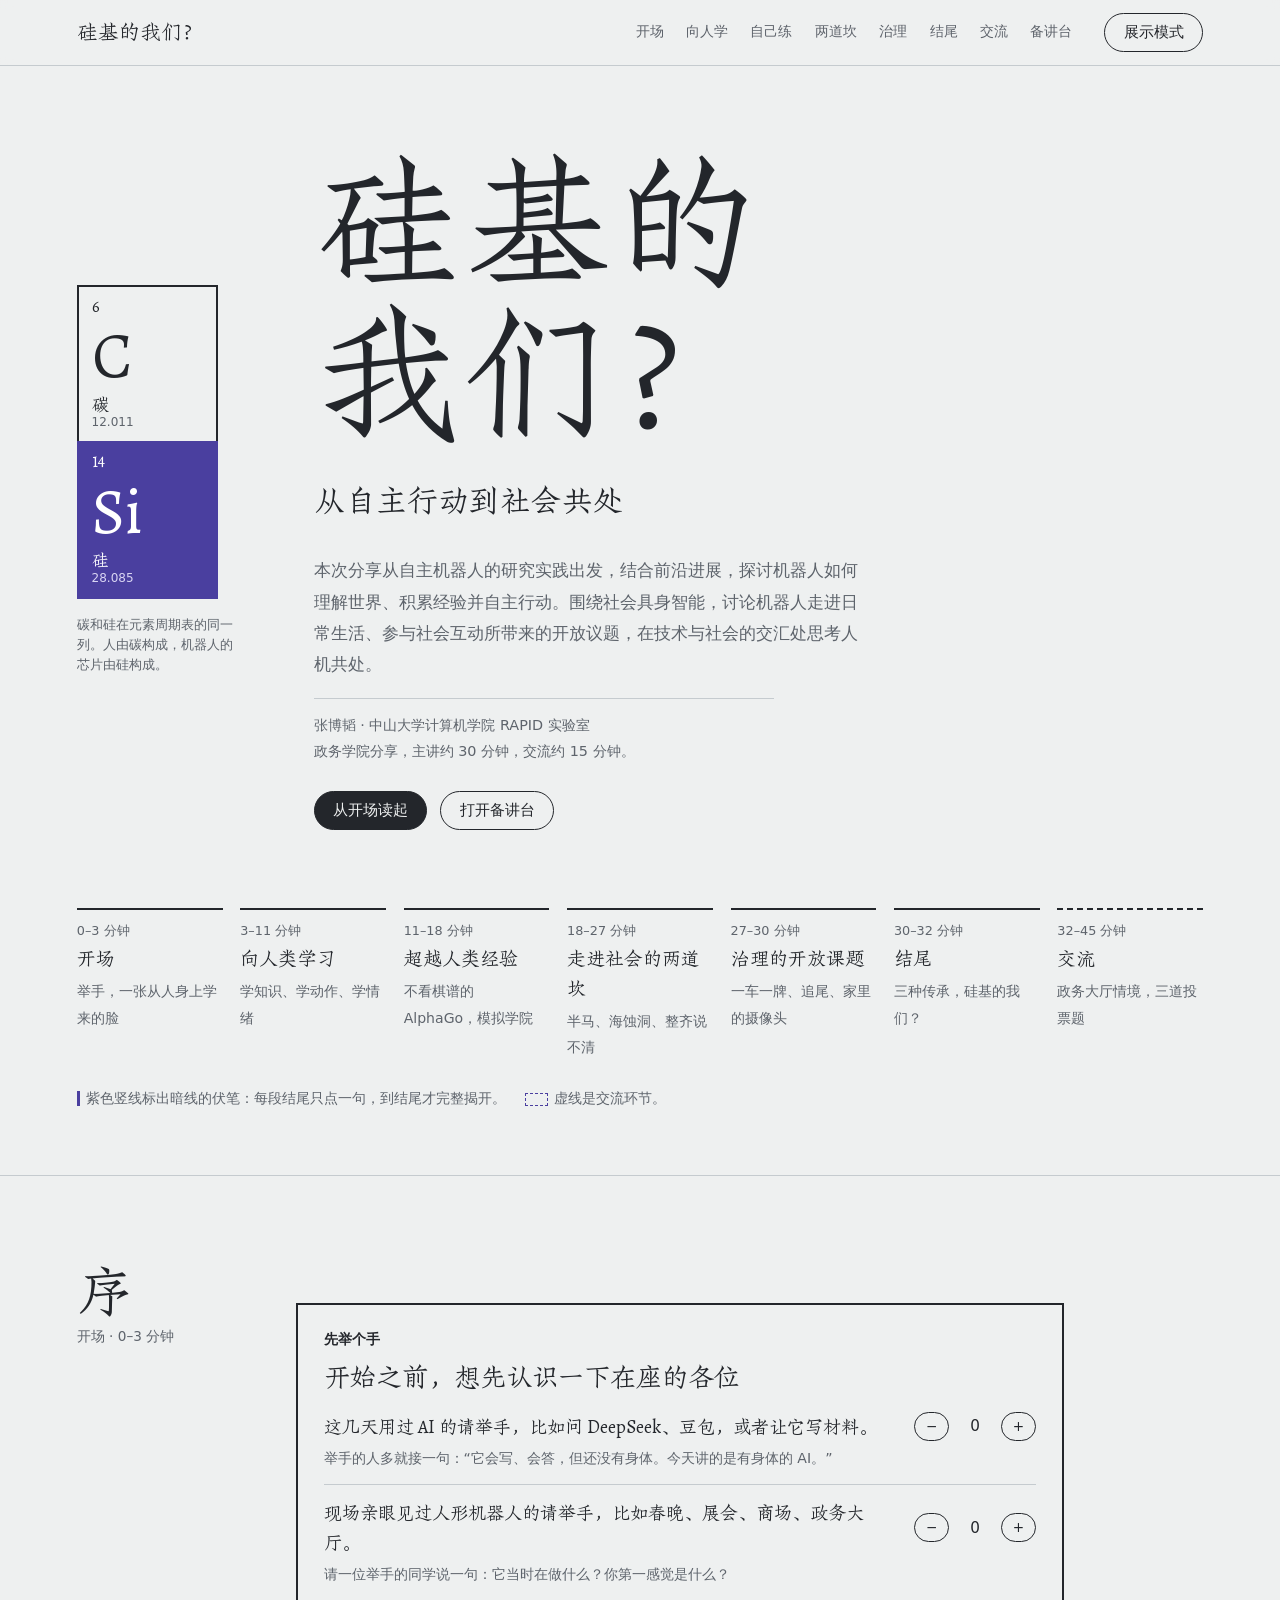
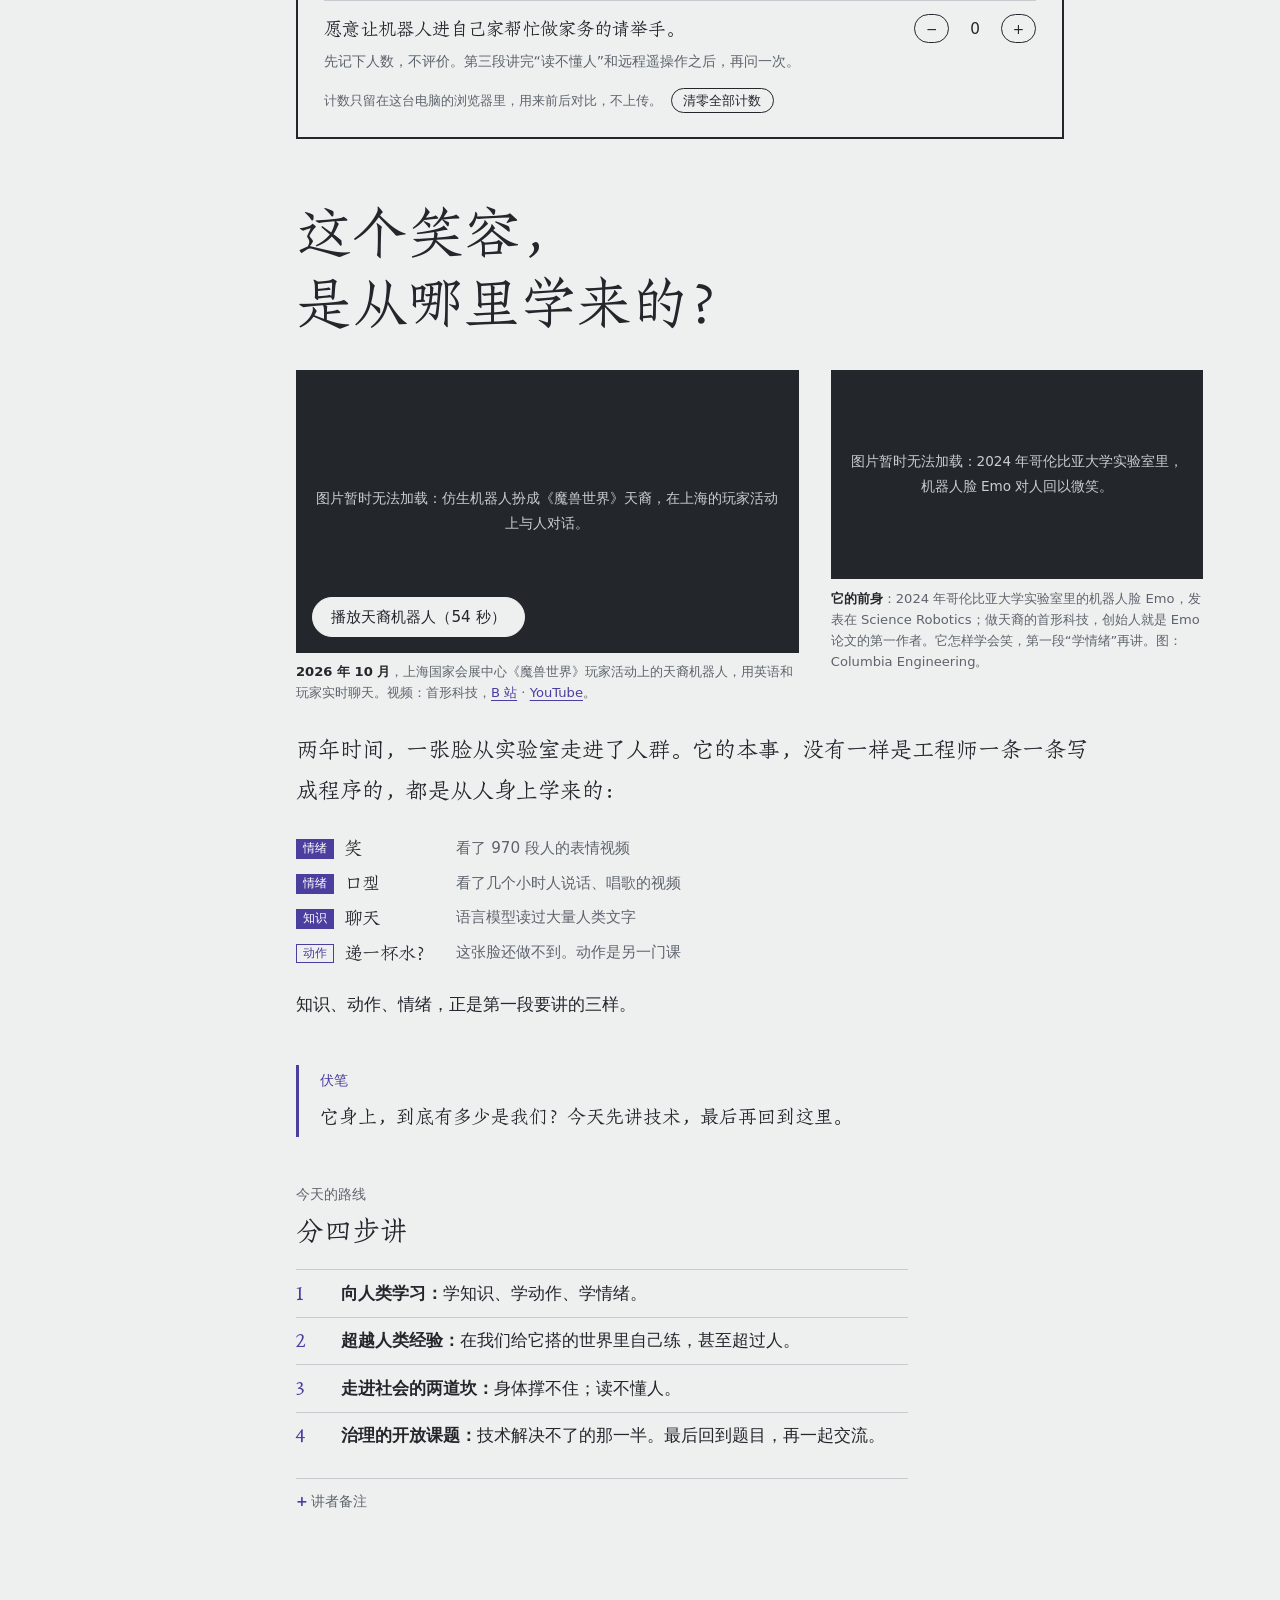
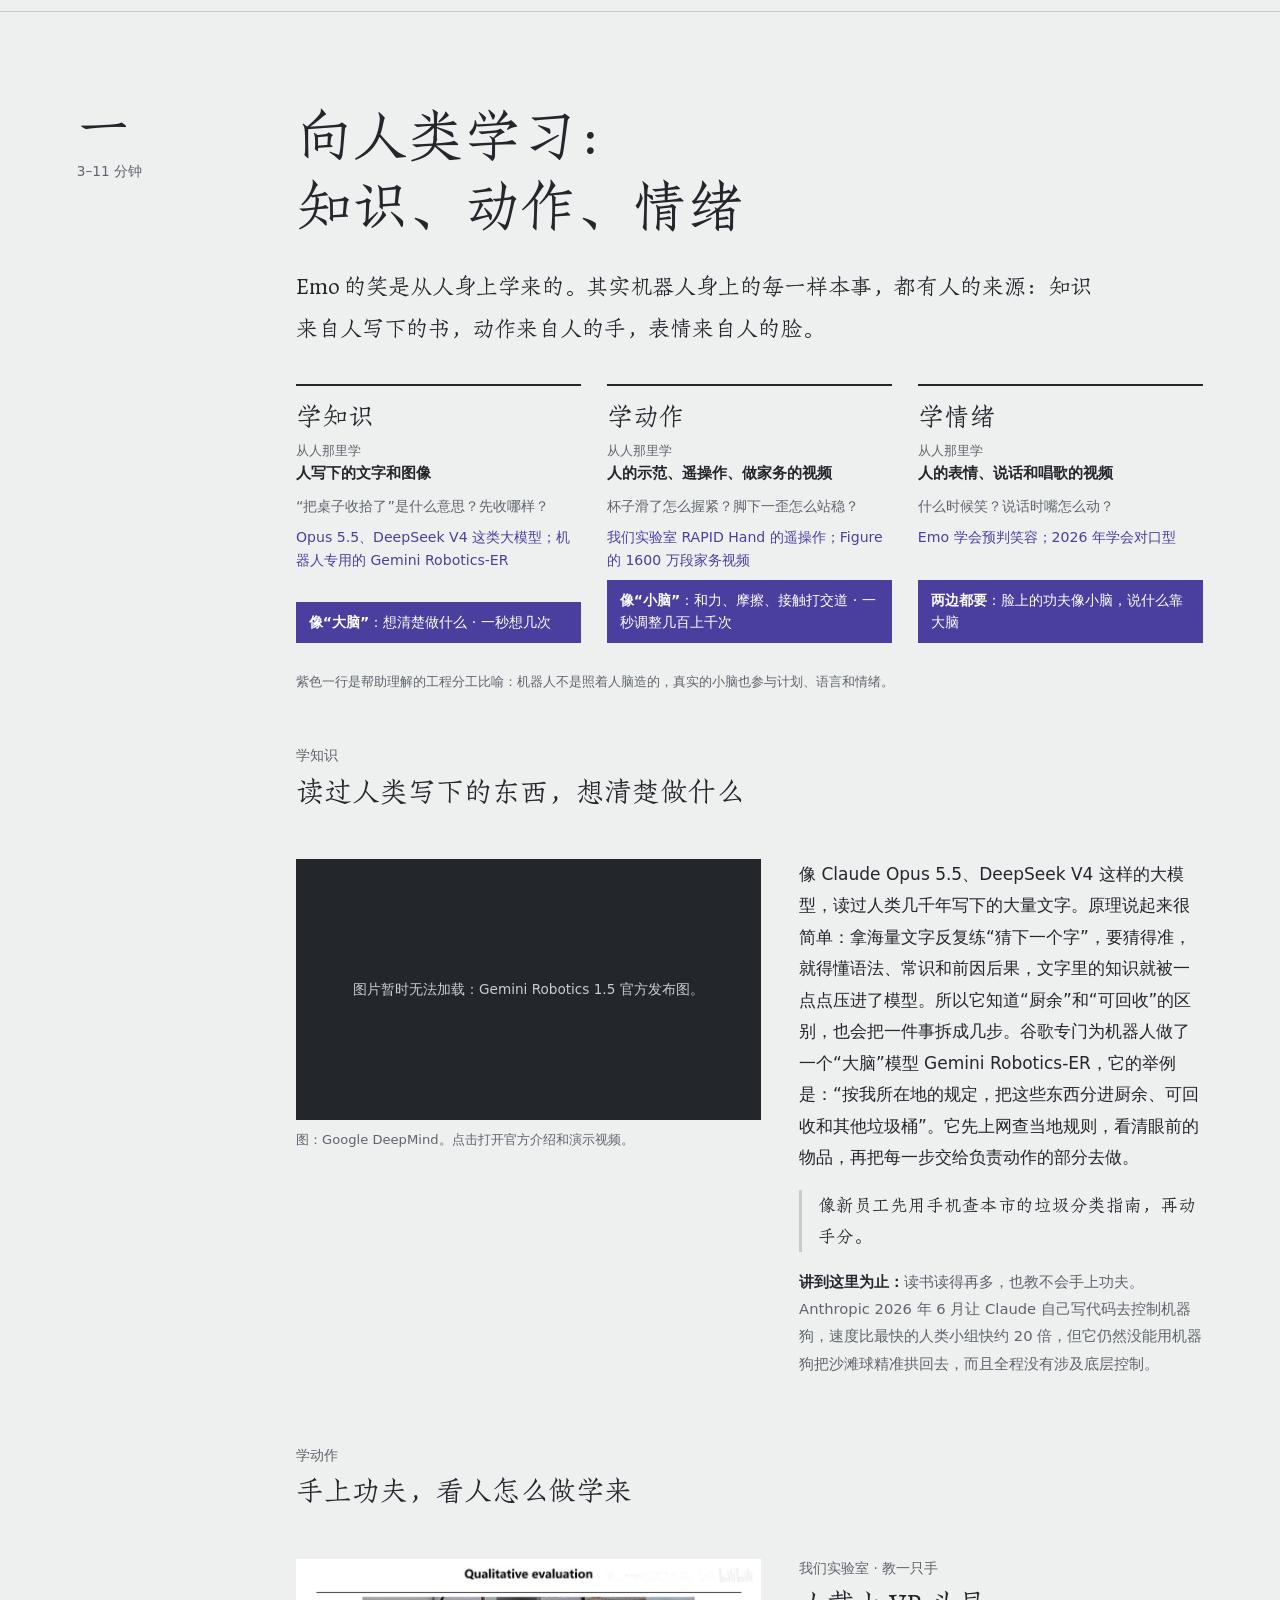
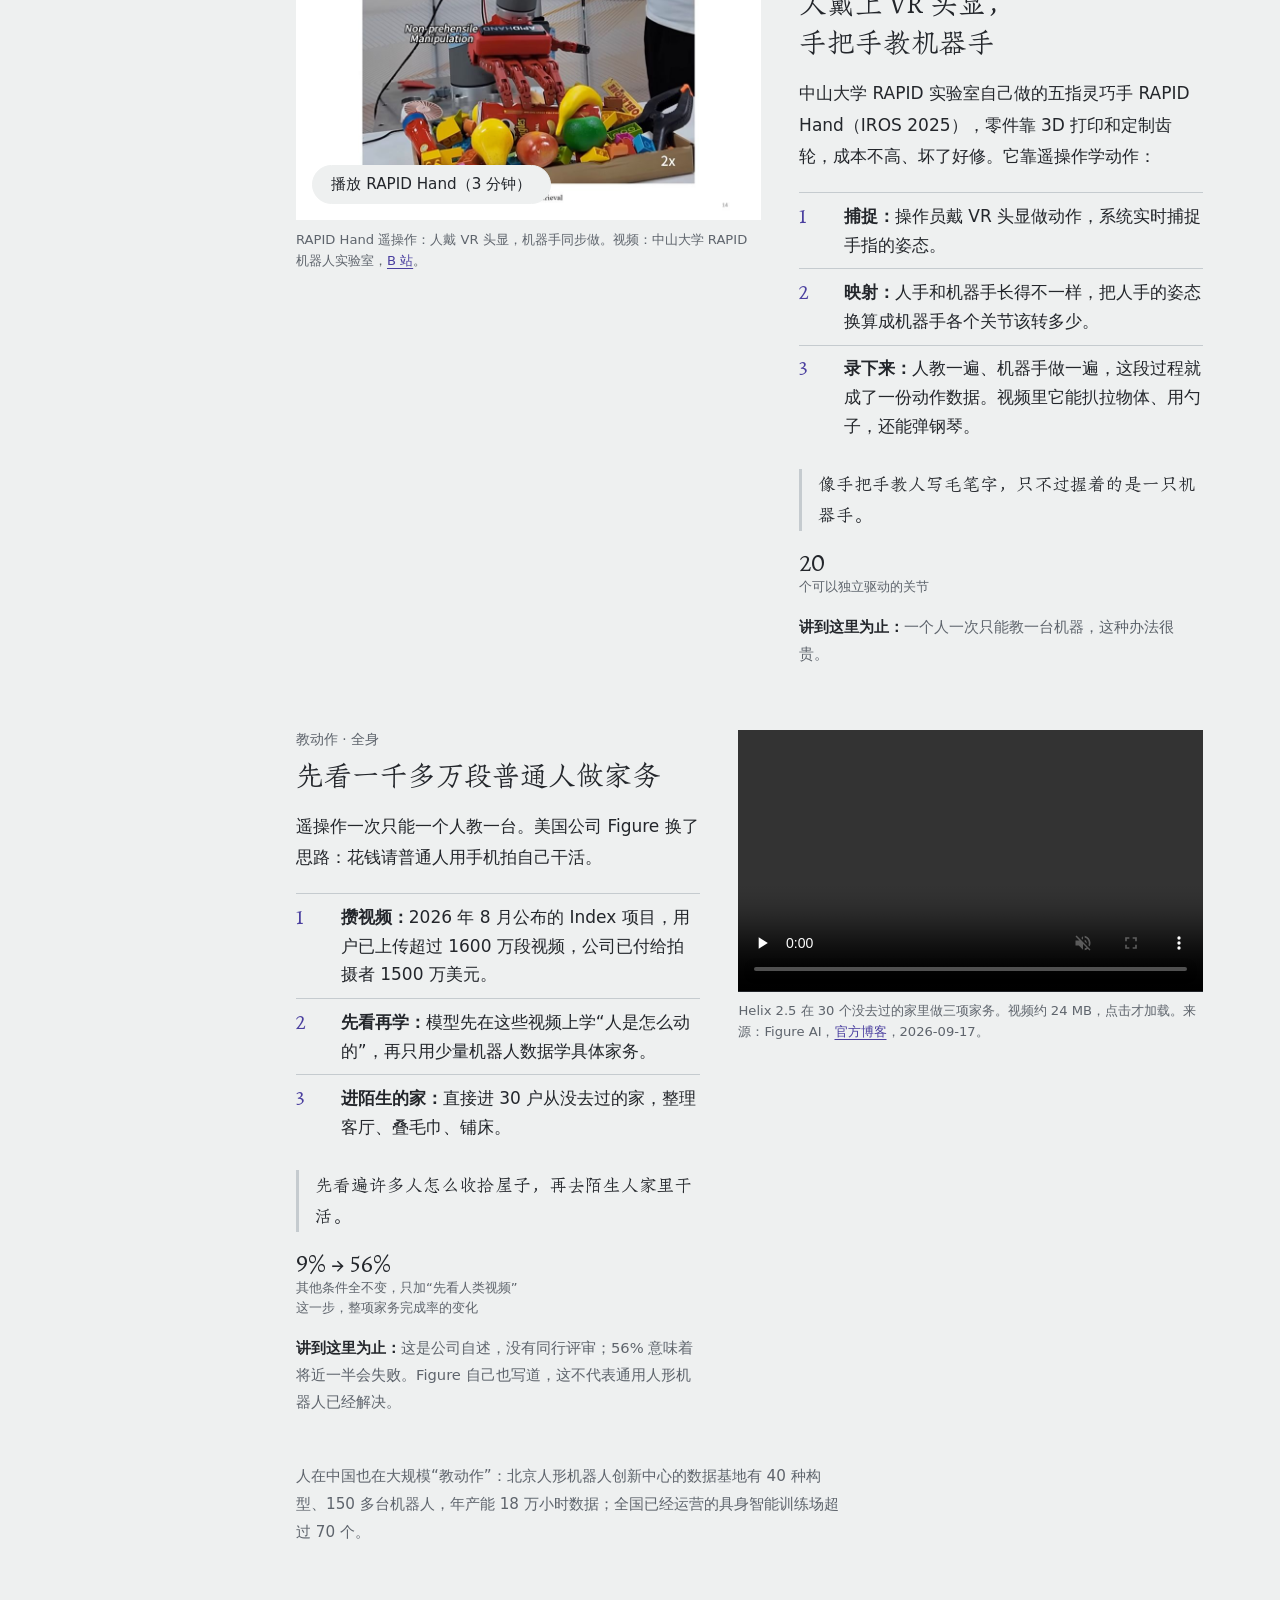
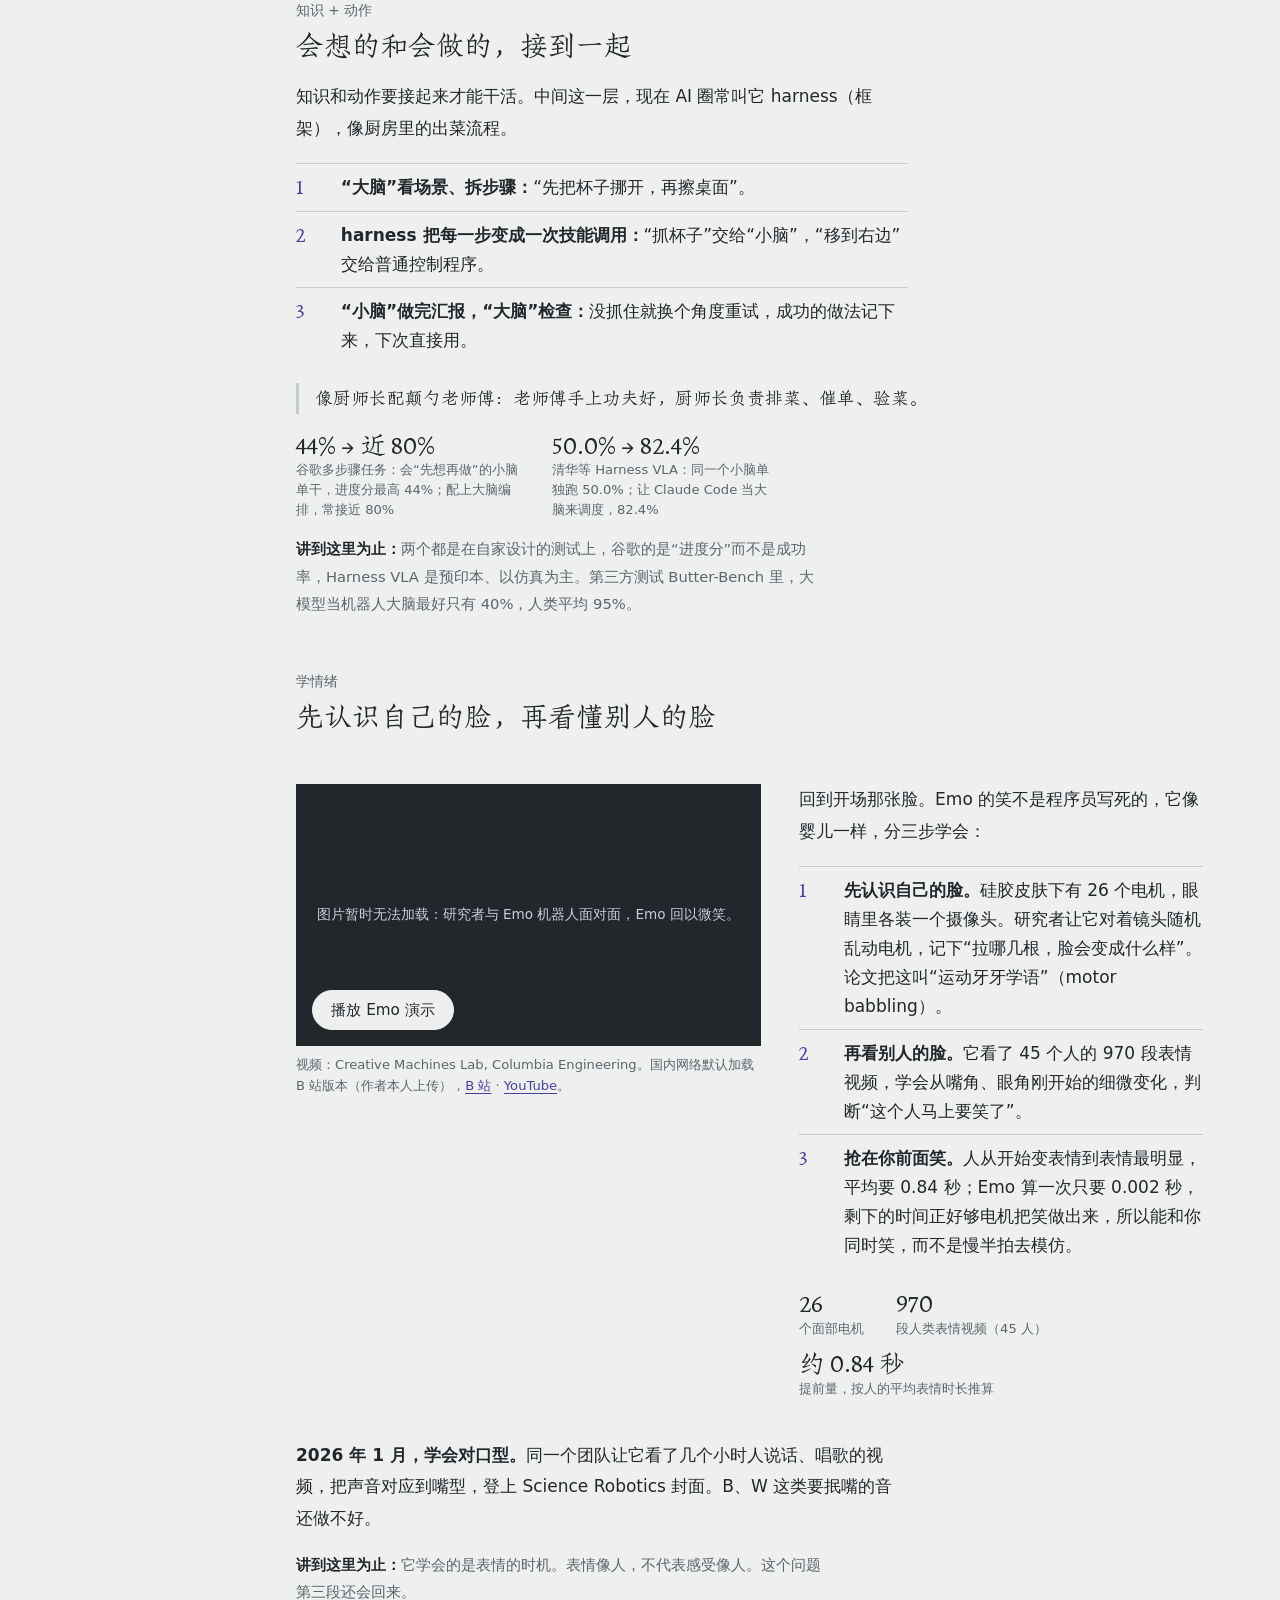
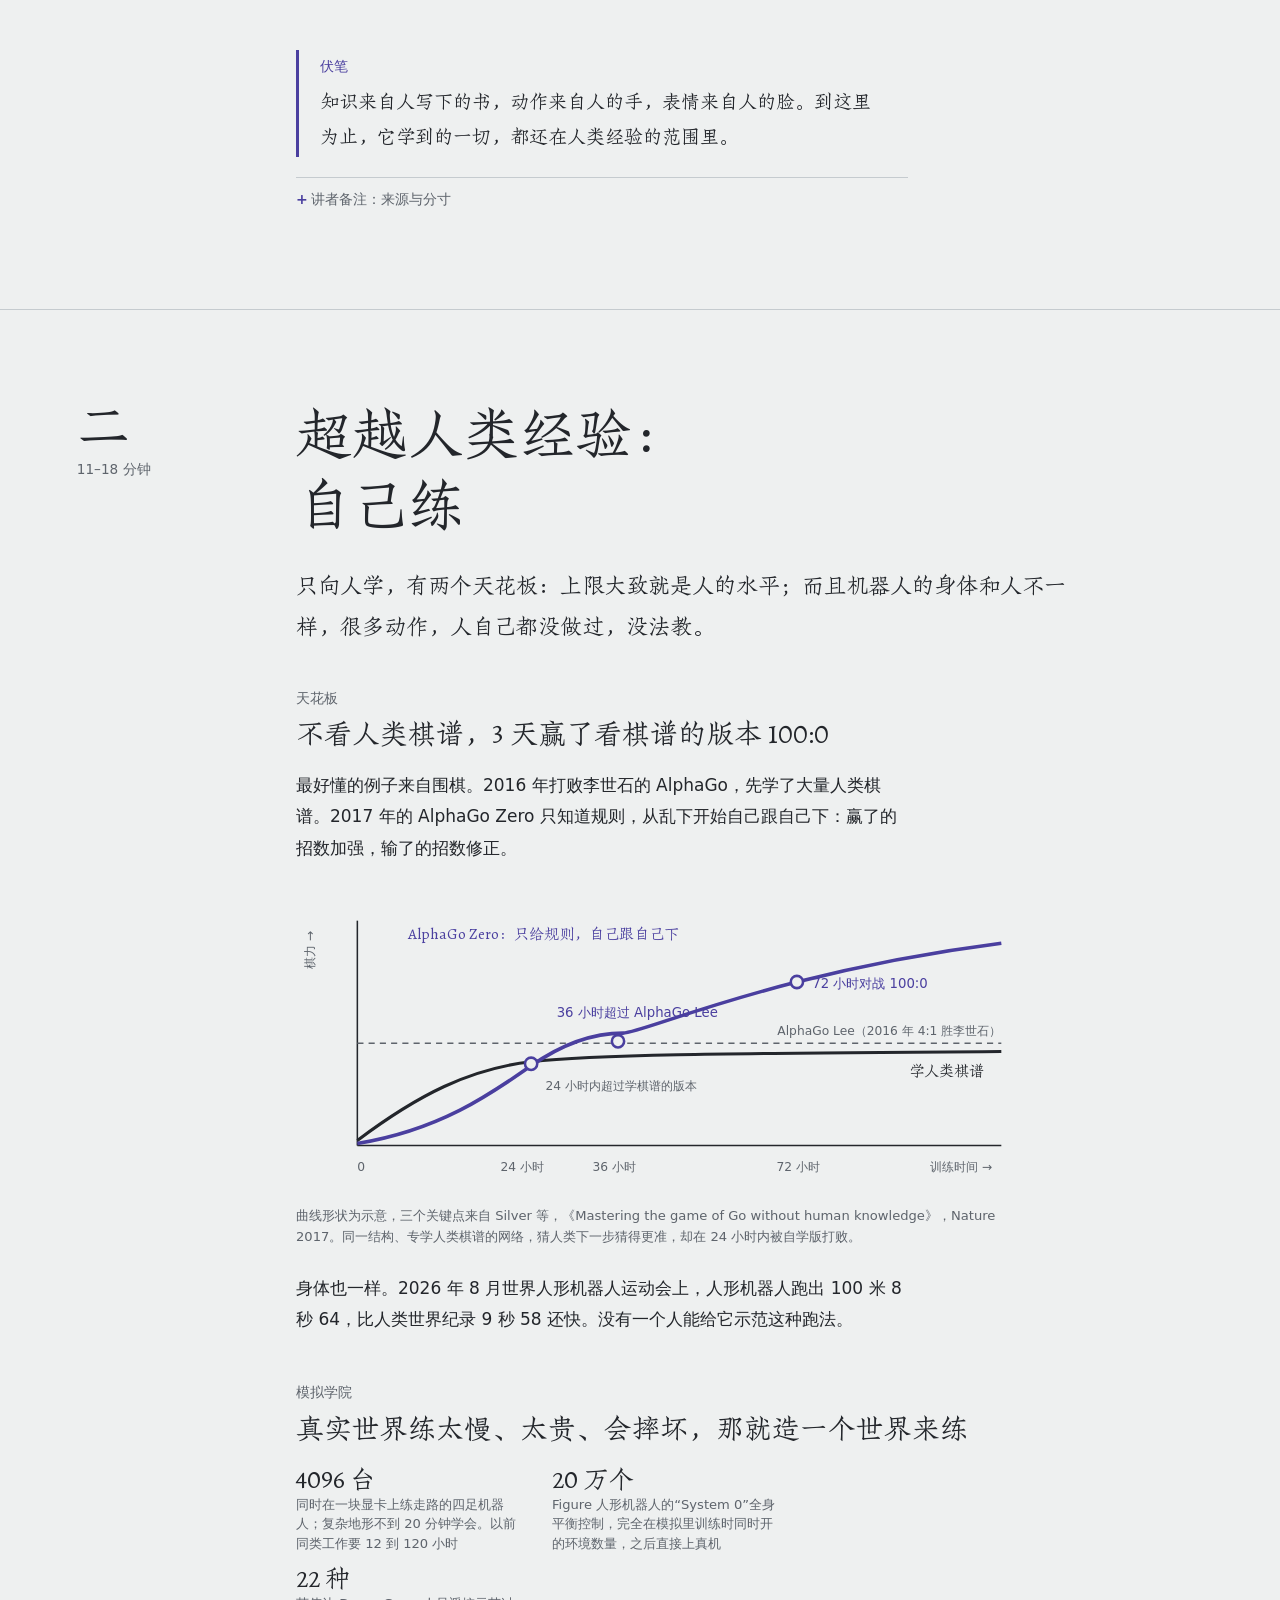
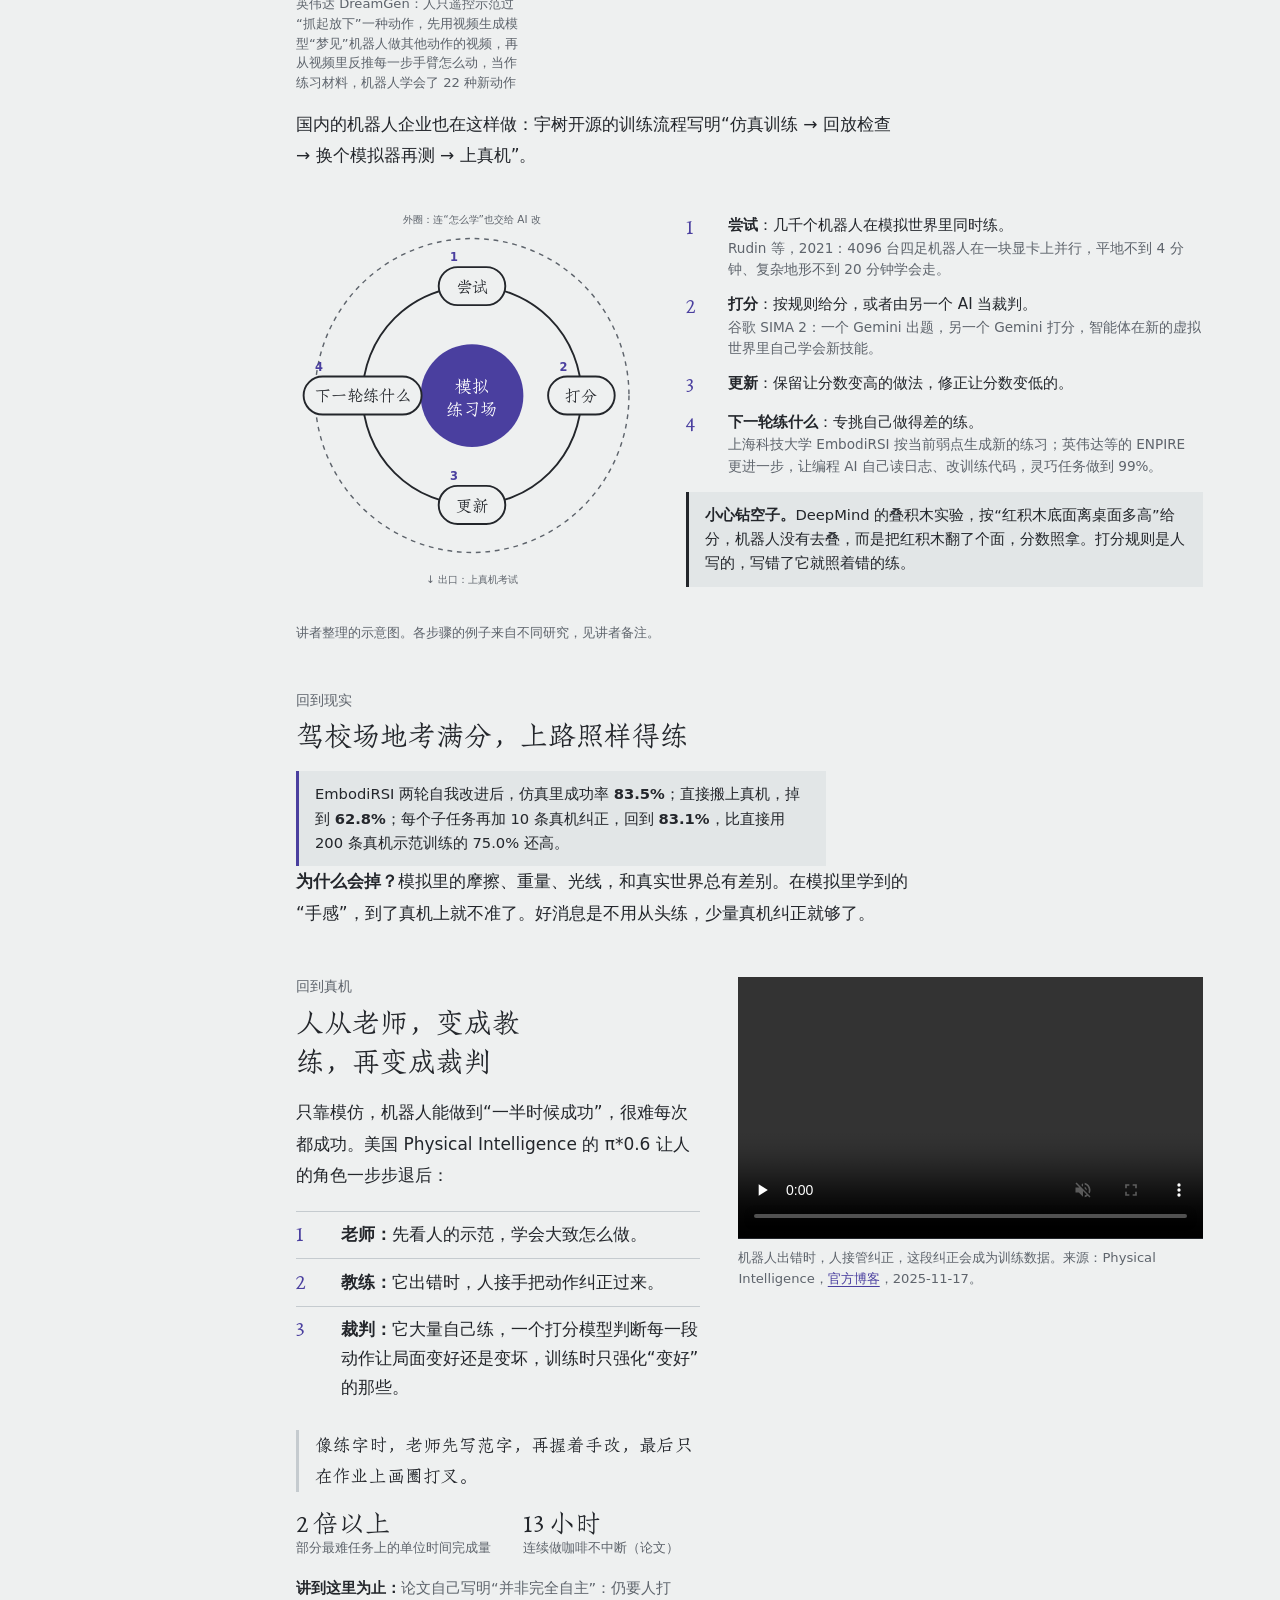
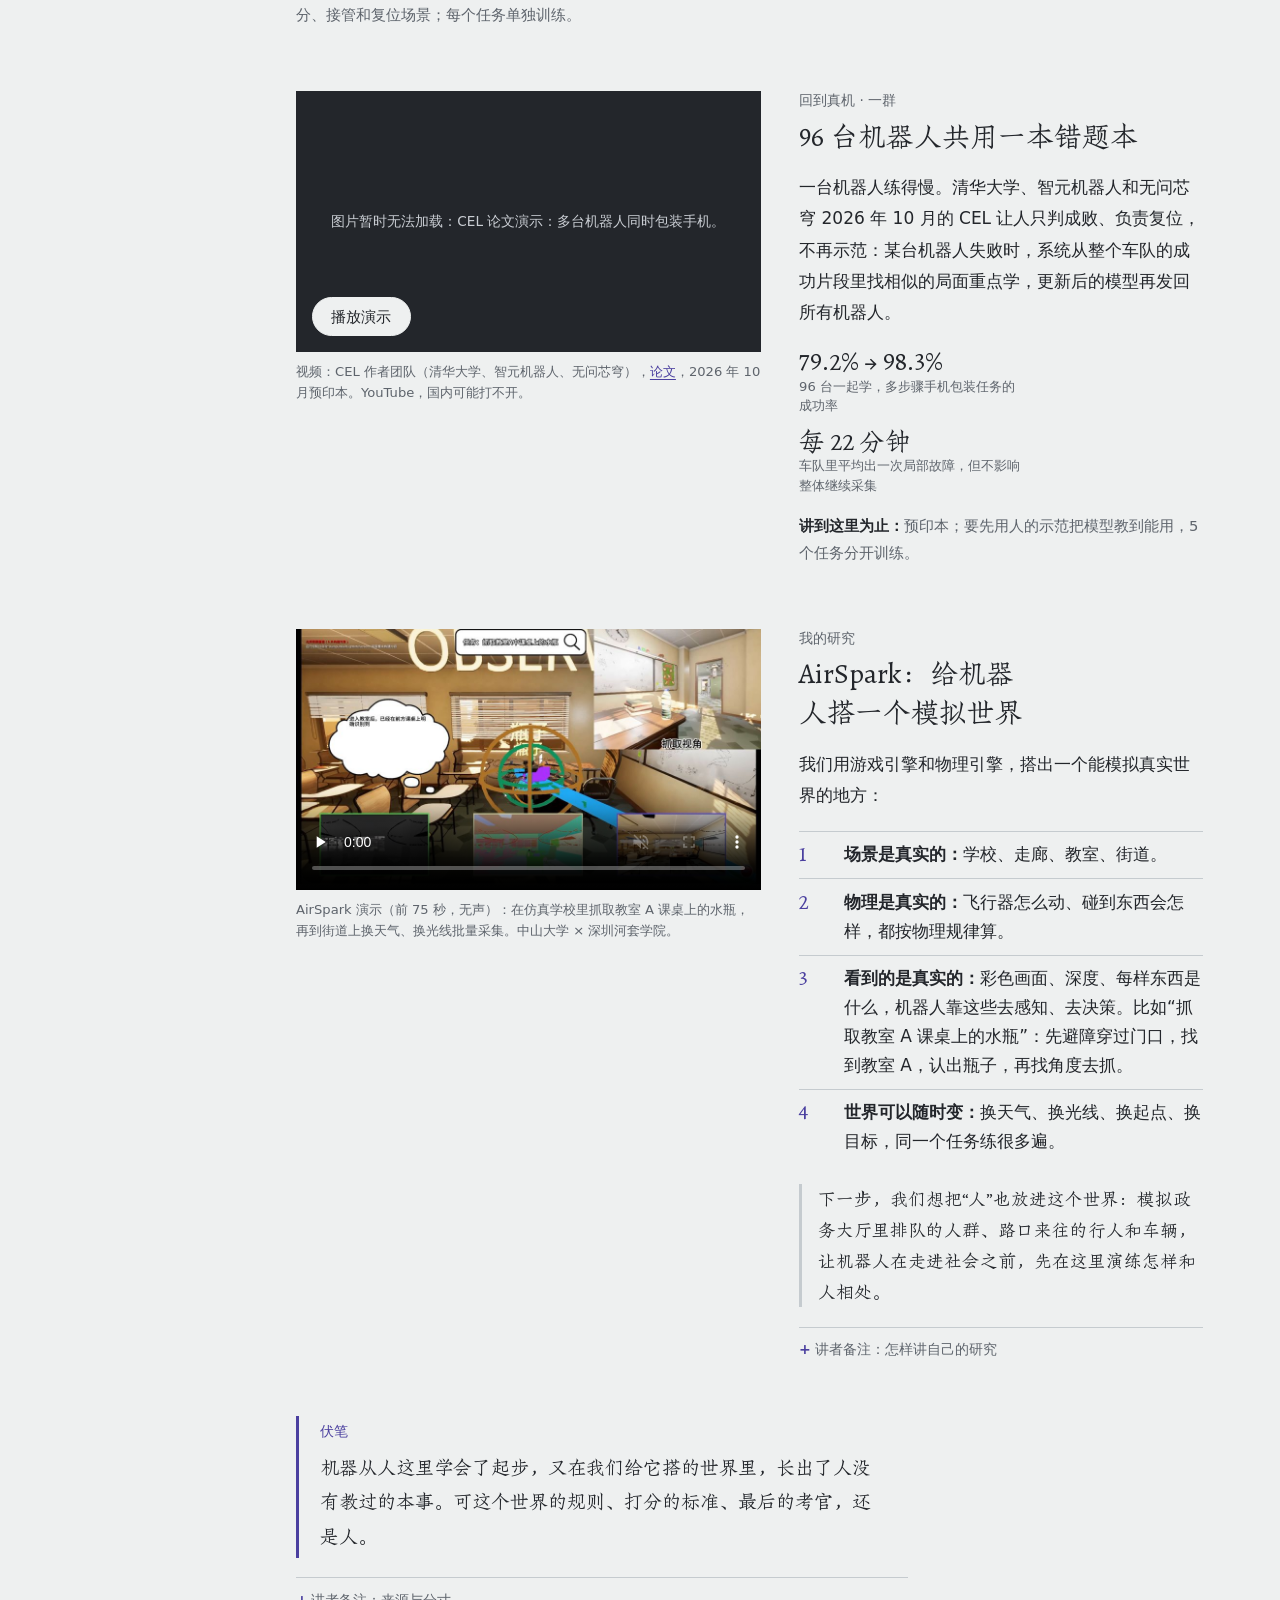
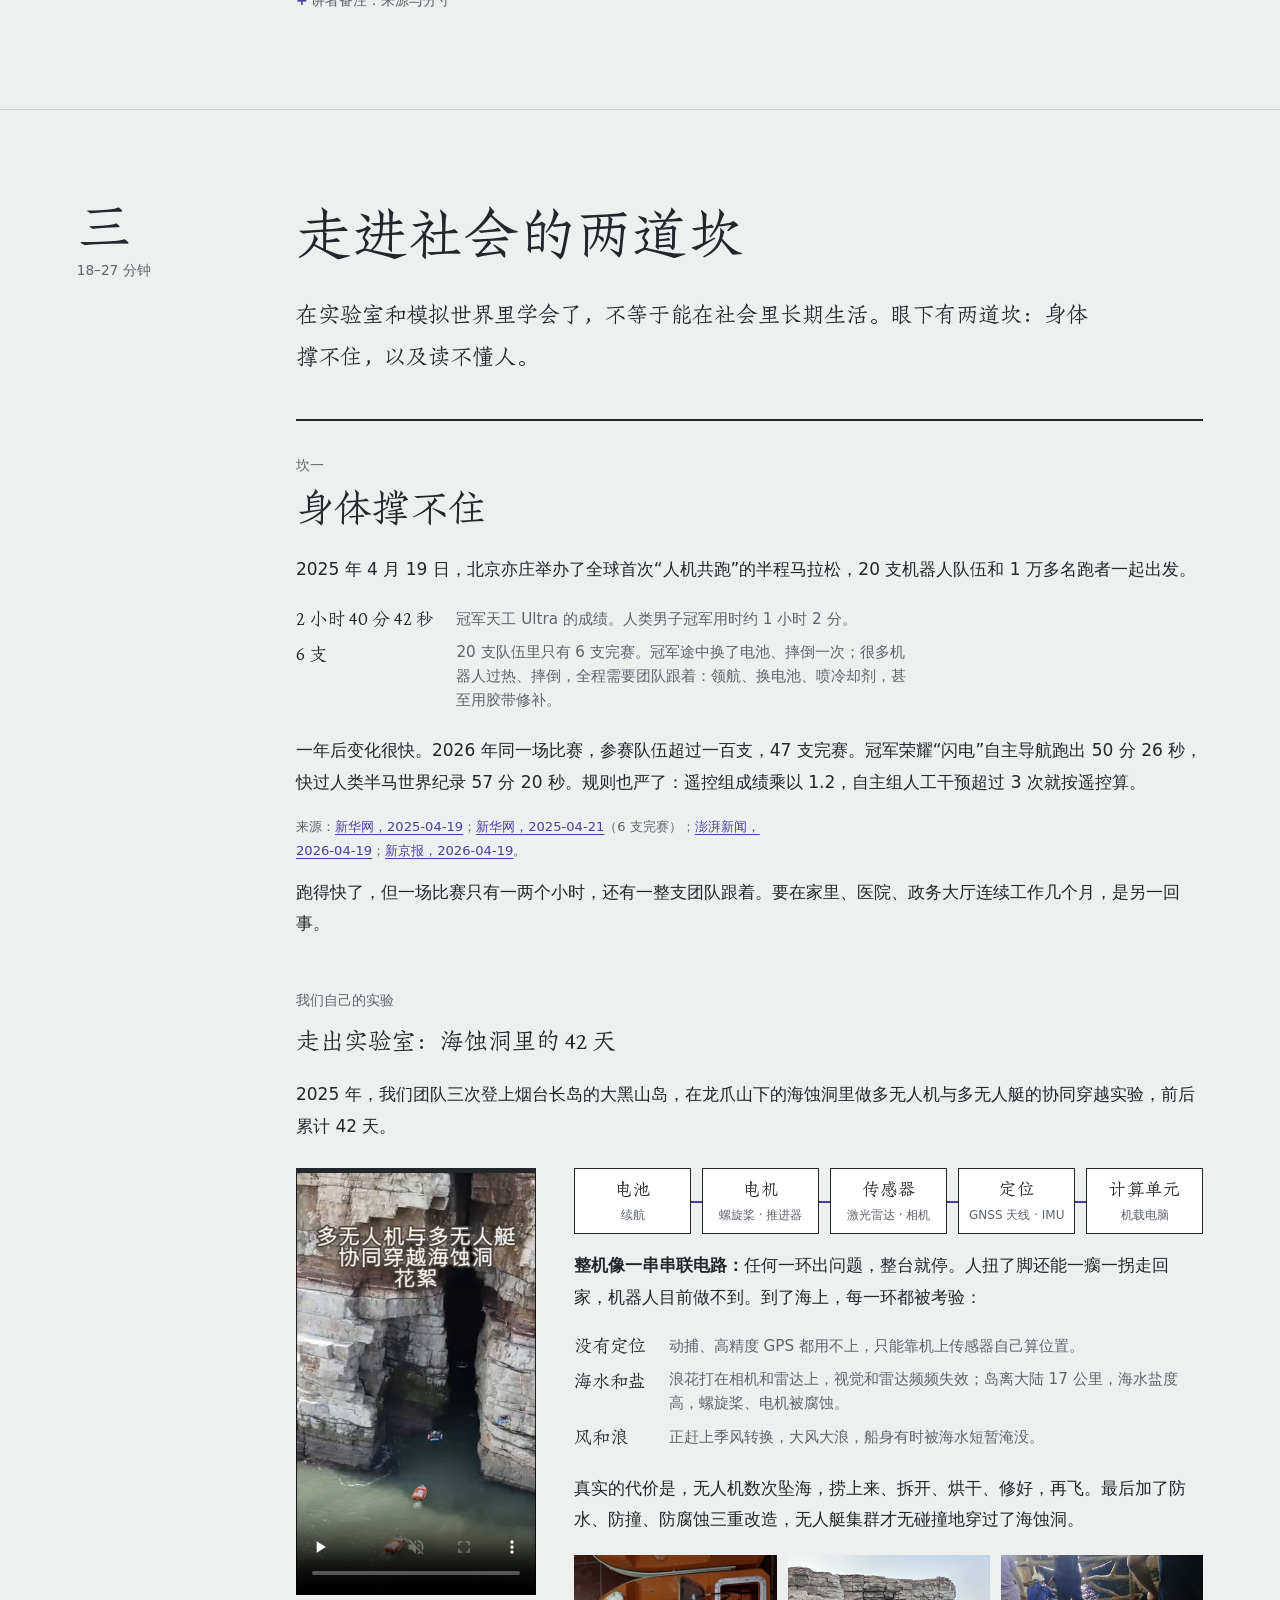
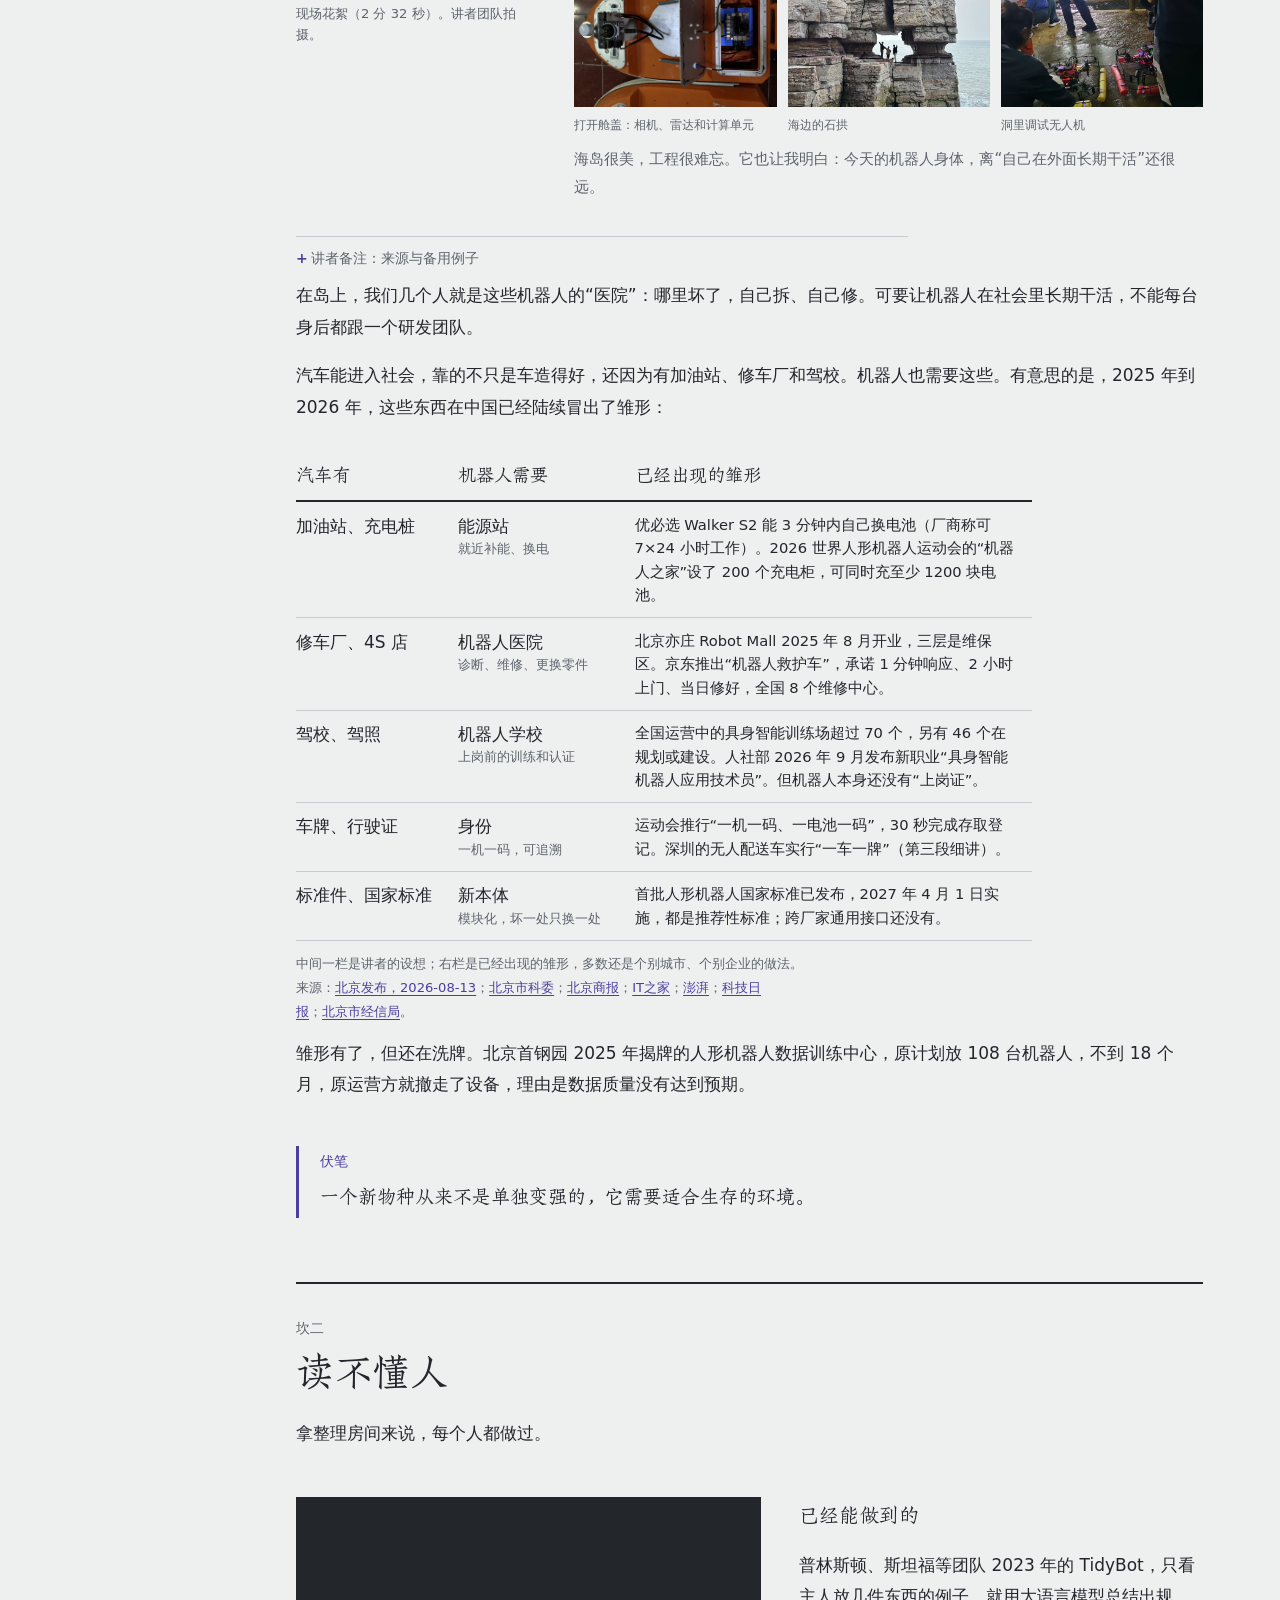
==== commit 83b88c87: "Page-by-page review: opening dimensions, principles, verified half-marathon facts, Chimelong case, s" ====
--- a/index.html
+++ b/index.html
@@ -41,11 +41,11 @@
   <ol>
     <li><a href="#opening"><span class="t">0–3 分钟</span><b>开场</b><span>举手，一张从人身上学来的脸</span></a></li>
     <li><a href="#learn"><span class="t">3–11 分钟</span><b>向人类学习</b><span>学知识、学动作、学情绪</span></a></li>
-    <li><a href="#beyond"><span class="t">11–17 分钟</span><b>超越人类经验</b><span>不看棋谱的 AlphaGo，模拟学院</span></a></li>
-    <li><a href="#society"><span class="t">17–25 分钟</span><b>走进社会的两道坎</b><span>修一次 3 万，整齐说不清</span></a></li>
-    <li><a href="#governance"><span class="t">25–28 分钟</span><b>治理的开放课题</b><span>一车一牌、追尾、家里的摄像头</span></a></li>
-    <li><a href="#closing"><span class="t">28–30 分钟</span><b>结尾</b><span>三种传承，硅基的我们？</span></a></li>
-    <li class="talk"><a href="#discussion"><span class="t">30–45 分钟</span><b>交流</b><span>政务大厅情境，三道投票题</span></a></li>
+    <li><a href="#beyond"><span class="t">11–18 分钟</span><b>超越人类经验</b><span>不看棋谱的 AlphaGo，模拟学院</span></a></li>
+    <li><a href="#society"><span class="t">18–27 分钟</span><b>走进社会的两道坎</b><span>半马、海蚀洞、整齐说不清</span></a></li>
+    <li><a href="#governance"><span class="t">27–30 分钟</span><b>治理的开放课题</b><span>一车一牌、追尾、家里的摄像头</span></a></li>
+    <li><a href="#closing"><span class="t">30–32 分钟</span><b>结尾</b><span>三种传承，硅基的我们？</span></a></li>
+    <li class="talk"><a href="#discussion"><span class="t">32–45 分钟</span><b>交流</b><span>政务大厅情境，三道投票题</span></a></li>
   </ol>
   <p class="legend"><i></i>紫色竖线标出暗线的伏笔：每段结尾只点一句，到结尾才完整揭开。<i class="dash"></i>虚线是交流环节。</p>
 </section>
@@ -73,15 +73,17 @@
       </figure>
       <figure>
         <a class="frame" href="#learn-emotion"><img loading="lazy" src="https://www.engineering.columbia.edu/sites/default/files/styles/wide/public/2024-06/yuhang-hua-of-creative-machines-lab-face-to-face-with-emo.png?itok=L2bTZtqT" alt="2024 年哥伦比亚大学实验室里，机器人脸 Emo 对人回以微笑"></a>
-        <figcaption><b>2024 年</b>，哥伦比亚大学实验室里的机器人脸 Emo，发表在 Science Robotics。它怎样学会笑，第一段“学情绪”再讲。图：Columbia Engineering。</figcaption>
-      </figure>
-    </div>
-    <p class="lead">两年时间，一张脸从实验室走进了人群。它的这些本事，没有一样是工程师一条一条写成程序的：</p>
-    <dl class="facts">
-      <dt>笑</dt><dd>看人的脸学来</dd>
-      <dt>口型</dt><dd>看人说话、唱歌的视频学来</dd>
-      <dt>聊天</dt><dd>靠读过大量人类文字的语言模型</dd>
+        <figcaption><b>它的前身</b>：2024 年哥伦比亚大学实验室里的机器人脸 Emo，发表在 Science Robotics；做天裔的首形科技，创始人就是 Emo 论文的第一作者。它怎样学会笑，第一段“学情绪”再讲。图：Columbia Engineering。</figcaption>
+      </figure>
+    </div>
+    <p class="lead">两年时间，一张脸从实验室走进了人群。它的本事，没有一样是工程师一条一条写成程序的，都是从人身上学来的：</p>
+    <dl class="facts dims">
+      <dt><i>情绪</i>笑</dt><dd>看了 970 段人的表情视频</dd>
+      <dt><i>情绪</i>口型</dt><dd>看了几个小时人说话、唱歌的视频</dd>
+      <dt><i>知识</i>聊天</dt><dd>语言模型读过大量人类文字</dd>
+      <dt><i class="off">动作</i>递一杯水？</dt><dd>这张脸还做不到。动作是另一门课</dd>
     </dl>
+    <p>知识、动作、情绪，正是第一段要讲的三样。</p>
     <div class="undertone"><span class="kicker">伏笔</span><p>它身上，到底有多少是我们？今天先讲技术，最后再回到这里。</p></div>
 
     <h3 style="margin-top:3rem"><span class="kicker">今天的路线</span>分四步讲</h3>
@@ -132,7 +134,7 @@
         <figcaption>图：Google DeepMind。点击打开官方介绍和演示视频。</figcaption>
       </figure>
       <div>
-        <p>像 Claude Opus 5.5、DeepSeek V4 这样的大模型，读过人类几千年写下的大量文字，知道“厨余”和“可回收”的区别，也会把一件事拆成几步。谷歌专门为机器人做了一个“大脑”模型 Gemini Robotics-ER，它的举例是：“按我所在地的规定，把这些东西分进厨余、可回收和其他垃圾桶”。它先上网查当地规则，看清眼前的物品，再把每一步交给负责动作的部分去做。</p>
+        <p>像 Claude Opus 5.5、DeepSeek V4 这样的大模型，读过人类几千年写下的大量文字。原理说起来很简单：拿海量文字反复练“猜下一个字”，要猜得准，就得懂语法、常识和前因后果，文字里的知识就被一点点压进了模型。所以它知道“厨余”和“可回收”的区别，也会把一件事拆成几步。谷歌专门为机器人做了一个“大脑”模型 Gemini Robotics-ER，它的举例是：“按我所在地的规定，把这些东西分进厨余、可回收和其他垃圾桶”。它先上网查当地规则，看清眼前的物品，再把每一步交给负责动作的部分去做。</p>
         <p class="analog">像新员工先用手机查本市的垃圾分类指南，再动手分。</p>
         <p class="limit">读书读得再多，也教不会手上功夫。Anthropic 2026 年 6 月让 Claude 自己写代码去控制机器狗，速度比最快的人类小组快约 20 倍，但它仍然没能用机器狗把沙滩球精准拱回去，而且全程没有涉及底层控制。</p>
       </div>
@@ -221,7 +223,7 @@
 </section>
 
 <section id="beyond" class="part" aria-labelledby="beyond-title">
-  <div class="rail"><span class="numeral" aria-hidden="true">二</span><span class="time">11–17 分钟</span></div>
+  <div class="rail"><span class="numeral" aria-hidden="true">二</span><span class="time">11–18 分钟</span></div>
   <div class="content">
     <h2 id="beyond-title">超越人类经验：<br>自己练</h2>
     <p class="lead">只向人学，有两个天花板：上限大致就是人的水平；而且机器人的身体和人不一样，很多动作，人自己都没做过，没法教。</p>
@@ -251,7 +253,7 @@
     <div class="numbers">
       <div><b>4096 台</b><span>同时在一块显卡上练走路的四足机器人；复杂地形不到 20 分钟学会。以前同类工作要 12 到 120 小时</span></div>
       <div><b>20 万个</b><span>Figure 人形机器人的“System 0”全身平衡控制，完全在模拟里训练时同时开的环境数量，之后直接上真机</span></div>
-      <div><b>22 种</b><span>英伟达 DreamGen：人只遥控示范过“抓起放下”一种动作，用视频生成模型“梦见”其他动作的视频，机器人学会了 22 种新动作</span></div>
+      <div><b>22 种</b><span>英伟达 DreamGen：人只遥控示范过“抓起放下”一种动作，先用视频生成模型“梦见”机器人做其他动作的视频，再从视频里反推每一步手臂怎么动，当作练习材料，机器人学会了 22 种新动作</span></div>
     </div>
     <p>国内的机器人企业也在这样做：宇树开源的训练流程写明“仿真训练 → 回放检查 → 换个模拟器再测 → 上真机”。</p>
     <figure class="loop" aria-labelledby="loop-cap">
@@ -278,6 +280,7 @@
 
     <h3 style="margin-top:3rem"><span class="kicker">回到现实</span>驾校场地考满分，上路照样得练</h3>
     <p class="callout exit">EmbodiRSI 两轮自我改进后，仿真里成功率 <b>83.5%</b>；直接搬上真机，掉到 <b>62.8%</b>；每个子任务再加 10 条真机纠正，回到 <b>83.1%</b>，比直接用 200 条真机示范训练的 75.0% 还高。</p>
+    <p><b>为什么会掉？</b>模拟里的摩擦、重量、光线，和真实世界总有差别。在模拟里学到的“手感”，到了真机上就不准了。好消息是不用从头练，少量真机纠正就够了。</p>
     <div class="demo flip">
       <figure>
         <div class="frame"><video controls muted playsinline preload="none" aria-label="π*0.6：人在机器人出错时接管纠正"><source src="https://website.pi-asset.com/pi06star/intervention_example.mp4" type="video/mp4"></video></div>
@@ -338,21 +341,20 @@
 </section>
 
 <section id="society" class="part" aria-labelledby="society-title">
-  <div class="rail"><span class="numeral" aria-hidden="true">三</span><span class="time">17–25 分钟</span></div>
+  <div class="rail"><span class="numeral" aria-hidden="true">三</span><span class="time">18–27 分钟</span></div>
   <div class="content">
     <h2 id="society-title">走进社会的两道坎</h2>
     <p class="lead">在实验室和模拟世界里学会了，不等于能在社会里长期生活。眼下有两道坎：身体撑不住，以及读不懂人。</p>
 
     <article class="hurdle" aria-labelledby="h1-title">
       <h3 id="h1-title"><span class="kicker">坎一</span>身体撑不住</h3>
-      <p>2025 年 4 月 19 日，北京亦庄举办了全球首个人形机器人半程马拉松，21 台机器人和上万名跑者一起出发。</p>
+      <p>2025 年 4 月 19 日，北京亦庄举办了全球首次“人机共跑”的半程马拉松，20 支机器人队伍和 1 万多名跑者一起出发。</p>
       <dl class="facts">
-        <dt>2 小时 40 分</dt><dd>冠军天工 Ultra 的成绩。人类男子冠军用时约 1 小时 2 分。</dd>
-        <dt>换了 3 次电池</dt><dd>冠军途中换了三次电池，摔倒一次，是唯一在 3 小时 10 分关门时间内完赛的机器人。</dd>
-        <dt>6 台</dt><dd>21 台里只有 6 台跑完全程。很多机器人过热、摔倒，全都需要团队帮忙：遥控引导、换电池、喷冷却剂，甚至用胶带修补。</dd>
+        <dt>2 小时 40 分 42 秒</dt><dd>冠军天工 Ultra 的成绩。人类男子冠军用时约 1 小时 2 分。</dd>
+        <dt>6 支</dt><dd>20 支队伍里只有 6 支完赛。冠军途中换了电池、摔倒一次；很多机器人过热、摔倒，全程需要团队跟着：领航、换电池、喷冷却剂，甚至用胶带修补。</dd>
       </dl>
-      <p>一年后变化很快。2026 年同一场比赛有 300 多台机器人参赛，荣耀的“闪电”自主导航跑出 50 分 26 秒，快过人类半马世界纪录，不过它在离终点约 200 米处也摔了一跤。规则也变了：靠遥控的机器人，成绩要乘以 1.2；每台最多换三次电池。</p>
-      <p class="source">来源：<a href="https://en.wikipedia.org/wiki/Beijing_E-Town_Half-Marathon" target="_blank" rel="noopener noreferrer">Beijing E-Town Half-Marathon，Wikipedia</a>（汇总了赛事报道）；<a href="https://realtimemandarin.substack.com/p/273-the-beijing-humanoid-robot-marathon" target="_blank" rel="noopener noreferrer">Realtime Mandarin，2026-04-25</a>。两届数据均来自这两处。</p>
+      <p>一年后变化很快。2026 年同一场比赛，参赛队伍超过一百支，47 支完赛。冠军荣耀“闪电”自主导航跑出 50 分 26 秒，快过人类半马世界纪录 57 分 20 秒。规则也严了：遥控组成绩乘以 1.2，自主组人工干预超过 3 次就按遥控算。</p>
+      <p class="source">来源：<a href="http://www.news.cn/science/20250419/624a79549602425591320182e682e315/c.html" target="_blank" rel="noopener noreferrer">新华网，2025-04-19</a>；<a href="http://www.news.cn/tech/20250421/35fb32e8235f489ab28167fd95fdbf20/c.html" target="_blank" rel="noopener noreferrer">新华网，2025-04-21</a>（6 支完赛）；<a href="https://www.thepaper.cn/newsDetail_forward_33004042" target="_blank" rel="noopener noreferrer">澎湃新闻，2026-04-19</a>；<a href="https://www.bjnews.com.cn/detail/1776560074129906.html" target="_blank" rel="noopener noreferrer">新京报，2026-04-19</a>。</p>
       <p>跑得快了，但一场比赛只有一两个小时，还有一整支团队跟着。要在家里、医院、政务大厅连续工作几个月，是另一回事。</p>
       <h4 class="sub"><span class="kicker">我们自己的实验</span>走出实验室：海蚀洞里的 42 天</h4>
       <p>2025 年，我们团队三次登上烟台长岛的大黑山岛，在龙爪山下的海蚀洞里做多无人机与多无人艇的协同穿越实验，前后累计 42 天。</p>
@@ -425,7 +427,8 @@
       <p>三年后最先进的系统也一样。第一段那个进了 30 户陌生家庭的 Figure，“整理客厅”的成功标准写的是：散落的 13 到 15 个玩具全部放进篮子。工程师只能这样定义“整齐”，因为只有这样才能打分。</p>
       <h4>它不会的时候，谁在帮它？</h4>
       <p>美国 1X 公司的家用人形机器人 NEO，2025 年 10 月开放预订，售价 2 万美元，或每月 499 美元。官方说明：它默认自主干活；遇到不会的家务，主人可以预约公司的“专家”远程接管，接管时机器人耳朵上的灯环会变色。CEO 在接受《华尔街日报》采访时说，买家必须接受操作员透过机器人的摄像头看到家里的样子，“没有你的数据，我们没法把产品做得更好”。</p>
-      <p class="source">来源：<a href="https://www.figure.ai/news/helix-2-5-zero-shot-30-home-generalization" target="_blank" rel="noopener noreferrer">Figure 附录评分标准</a>；<a href="https://www.1x.tech/neo" target="_blank" rel="noopener noreferrer">1X 官网</a>；<a href="https://www.engadget.com/ai/1x-neo-is-a-20000-home-robot-that-will-learn-chores-via-teleoperation-040252200.html" target="_blank" rel="noopener noreferrer">Engadget 转述《华尔街日报》采访</a>。截至 2026 年 10 月下旬，没有查到经独立核实的用户交付。</p>
+      <p><b>国内也一样。</b>2026 年 9 月，智元在珠海横琴的长隆飞船乐园一个月部署了 300 多台机器人，现场大约每 3 台配 1 名员工。公司负责人去看了以后说，游客最爱排队玩的是猜拳、下三子棋、打乒乓球，“感受跟我们研发时想的可能不一样”。工程师觉得最难的功能，不一定是人想要的。</p>
+      <p class="source">来源：<a href="https://www.figure.ai/news/helix-2-5-zero-shot-30-home-generalization" target="_blank" rel="noopener noreferrer">Figure 附录评分标准</a>；<a href="https://www.1x.tech/neo" target="_blank" rel="noopener noreferrer">1X 官网</a>；<a href="https://www.engadget.com/ai/1x-neo-is-a-20000-home-robot-that-will-learn-chores-via-teleoperation-040252200.html" target="_blank" rel="noopener noreferrer">Engadget 转述《华尔街日报》采访</a>；<a href="https://m.21jingji.com/article/20261013/herald/21262017210c7f0dd25f5659e597b085.html" target="_blank" rel="noopener noreferrer">澎湃新闻，2026-10-13（经 21 财经转载）</a>。截至 2026 年 10 月下旬，没有查到经独立核实的用户交付。</p>
       <figure class="quote">
         <blockquote>“以往的研究侧重情绪表达和情感线索，但人的社会互动还受到更广泛因素的影响，包括个人的目标与角色、自我呈现，以及文化。”</blockquote>
         <figcaption>Emily S. Cross 与 Arvid Kappas，《社交机器人学不仅关乎机器，更关乎人：心理学在开发社会机器中的作用》，Annual Review of Psychology 第 77 卷，2026。<a href="https://doi.org/10.1146/annurev-psych-040325-025951" target="_blank" rel="noopener noreferrer">DOI</a>。引文由讲者从英文摘要译出。</figcaption>
@@ -447,7 +450,7 @@
 </section>
 
 <section id="governance" class="part" aria-labelledby="gov-title">
-  <div class="rail"><span class="numeral" aria-hidden="true">四</span><span class="time">25–28 分钟</span></div>
+  <div class="rail"><span class="numeral" aria-hidden="true">四</span><span class="time">27–30 分钟</span></div>
   <div class="content">
     <h2 id="gov-title">留给治理的开放课题</h2>
     <p class="lead">技术解决不了的那一半，正是在座各位的专业。下面三个问题，各配一件发生在中国的事。这里只提问题，答案留到交流时一起讨论。</p>
@@ -477,7 +480,7 @@
       </article>
     </div>
     <div class="scenario" style="margin-top:2.6rem">
-      <p><b>规则已经开始写了。</b>国家网信办等五部门的《人工智能拟人化互动服务管理暂行办法》2026 年 7 月 15 日起施行：连续使用每超过 2 小时要提醒用户；停止服务必须提前告知用户。前面那个 Jibo 的故事，正是这条规定想避免的。它管的是文字、图片、音频、视频形式的陪伴服务，会不会延伸到有身体的陪伴机器人，还没有定论。</p>
+      <p><b>规则已经开始写了。</b>国家网信办等五部门的《人工智能拟人化互动服务管理暂行办法》2026 年 7 月 15 日起施行：连续使用每超过 2 小时要提醒用户；停止服务必须提前告知用户。前面那个 Jibo 的故事，正是这条规定想避免的。它管的是文字、图片、音频、视频形式的陪伴服务，会不会延伸到有身体的陪伴机器人，还没有定论。杭州的地方性法规还提出“沙盒监管”：先在划定的范围里试，看清楚了再放开。这和在模拟世界里先演练是同一个思路，一个用在技术上，一个用在规则上。</p>
       <p class="source" style="margin-top:.6rem">来源：<a href="https://www.cac.gov.cn/2026-04/10/c_1777558395078289.htm" target="_blank" rel="noopener noreferrer">中国网信网，2026-04-10</a>。杭州 2026 年 5 月 1 日施行全国首部具身智能机器人产业地方性法规，提出编码管理和“沙盒监管”（<a href="http://zj.news.cn/20260503/966b4b6409d44354a33978596ace6533/c.html" target="_blank" rel="noopener noreferrer">新华网</a>）。</p>
     </div>
     <div class="undertone"><span class="kicker">伏笔</span><p>人类每发明一种新的传承方式，都要配上新的规矩：有了文字，就有了典章；有了印刷，就有了出版的规矩。这一次，规矩还没写完。</p></div>
@@ -486,10 +489,10 @@
 </section>
 
 <section id="closing" class="part closing" aria-labelledby="closing-title">
-  <div class="rail"><span class="numeral" aria-hidden="true">尾</span><span class="time">28–30 分钟</span></div>
+  <div class="rail"><span class="numeral" aria-hidden="true">尾</span><span class="time">30–32 分钟</span></div>
   <div class="content">
     <h2 id="closing-title">硅基的我们？</h2>
-    <p class="lead">回头看今天讲的：Emo 的笑学自人的脸，小脑的动作学自人的手，大脑的知识来自人写下的文字；在模拟世界里练出人没教过的本事时，世界是我们搭的，分数是我们打的。</p>
+    <p class="lead">回头看今天讲的：Emo 的笑学自人的脸；机器人的动作学自人的手，就像那只跟着操作员手指动的 RAPID Hand；大模型的知识来自人写下的文字；在模拟世界里练出人没教过的本事时，世界是我们搭的，分数是我们打的。</p>
     <p class="lead">这让我想到一个更长的时间尺度。</p>
     <figure class="lineage" aria-labelledby="lineage-cap">
       <ol>
@@ -511,7 +514,7 @@
 </section>
 
 <section id="discussion" class="part" aria-labelledby="disc-title">
-  <div class="rail"><span class="numeral" aria-hidden="true">谈</span><span class="time">交流 · 30–45 分钟</span></div>
+  <div class="rail"><span class="numeral" aria-hidden="true">谈</span><span class="time">交流 · 32–45 分钟</span></div>
   <div class="content">
     <h2 id="disc-title">如果政务大厅里<br>放一台引导机器人</h2>
     <div class="scenario"><p>它准确听懂了一位访客要去哪个窗口，也能安全地把他带到。这次服务算成功吗？你还想知道什么？</p></div>
@@ -563,11 +566,11 @@
         <ol class="timeline">
           <li><time>0–3</time><div>开场<small>举手三问约 1 分钟；天裔机器人与 Emo：“这个笑容从哪里来”约 1.5 分钟；一句伏笔；四步路线约 30 秒</small></div></li>
           <li><time>3–11</time><div>一 向人类学习<small>三样总览（大脑/小脑作辅助）约 1 分钟；学知识约 1.5 分钟；学动作 RAPID Hand、Figure 约 2 分钟；知识和动作接起来约 1 分钟；学情绪 Emo 与对口型约 2 分钟</small></div></li>
-          <li><time>11–17</time><div>二 超越人类经验<small>AlphaGo Zero 天花板图约 1.5 分钟；模拟学院数字约 1 分钟；循环图与翻积木约 1.5 分钟；回到真机与 AirSpark 约 2 分钟</small></div></li>
-          <li><time>17–25</time><div>三 走进社会的两道坎<small>半马、修一次 3 万、雏形表约 4 分钟；整齐、NEO、再举手、心理学与社会学约 4 分钟</small></div></li>
-          <li><time>25–28</time><div>四 治理的开放课题<small>三个问题各约 1 分钟</small></div></li>
-          <li><time>28–30</time><div>结尾<small>三种传承图首次出现，四句回收，最后一问</small></div></li>
-          <li><time>30–45</time><div>交流<small>政务大厅情境、三个视角、三道投票题</small></div></li>
+          <li><time>11–18</time><div>二 超越人类经验<small>AlphaGo Zero 天花板图约 1.5 分钟；模拟学院数字约 1 分钟；循环图与翻积木约 1.5 分钟；回到真机与 AirSpark 约 2 分钟</small></div></li>
+          <li><time>18–27</time><div>三 走进社会的两道坎<small>半马、海蚀洞、雏形表约 4.5 分钟；整齐、NEO、再举手、心理学与社会学约 4 分钟</small></div></li>
+          <li><time>27–30</time><div>四 治理的开放课题<small>三个问题各约 1 分钟</small></div></li>
+          <li><time>30–32</time><div>结尾<small>三种传承图首次出现，四句回收，最后一问</small></div></li>
+          <li><time>32–45</time><div>交流<small>政务大厅情境、三个视角、三道投票题</small></div></li>
         </ol>
       </div>
     </div>
@@ -596,7 +599,7 @@
       <li><b>坎一：海蚀洞里的 42 天</b><span>花絮视频；五类部件像串联电路</span></li>
       <li><b>汽车有的，机器人也要</b><span>基础设施雏形对照表</span></li>
       <li><b>坎二：什么叫“整齐”</b><span>TidyBot；说不清的整齐</span></li>
-      <li><b>它不会的时候谁在帮它</b><span>NEO 远程专家；再举手</span></li>
+      <li><b>它不会的时候谁在帮它</b><span>NEO 远程专家；长隆 3 台配 1 人；再举手</span></li>
       <li><b>技术解决不了的那一半</b><span>心理学、社会学、公共管理</span></li>
       <li><b>分段：治理</b><span>技术解决不了的那一半</span></li>
       <li><b>三个问题</b><span>发改委、深圳一车一牌、大疆 Romo</span></li>
@@ -639,7 +642,7 @@
 
 <footer>
   <p>硅基的我们？——从自主行动到社会共处</p>
-  <p>2026 年 11 月 4 日 v3.4 · <a href="research.html">调研与核查</a> · <a href="https://github.com/zhangbt6/robot-common-life" target="_blank" rel="noopener noreferrer">源代码</a></p>
+  <p>2026 年 11 月 4 日 v3.5 · <a href="research.html">调研与核查</a> · <a href="https://github.com/zhangbt6/robot-common-life" target="_blank" rel="noopener noreferrer">源代码</a></p>
 </footer>
 
 <div id="stage" class="stage" hidden>
--- a/site.css
+++ b/site.css
@@ -292,6 +292,10 @@
 .callout{margin:.9rem 0 0;padding:.7rem 1rem;border-left:3px solid var(--ink);background:var(--panel);font-size:.92rem;line-height:1.65}
 .callout b{font-weight:600}
 .callout.exit{border-left-color:var(--si)}
+
+/* Opening: dimension tags on what it learned */
+.facts.dims dt i{display:inline-block;font-style:normal;font-family:var(--sans);font-size:.72rem;line-height:1;padding:.25rem .45rem;margin-right:.6rem;background:var(--si);color:#fff;vertical-align:.15em}
+.facts.dims dt i.off{background:transparent;color:var(--si);box-shadow:inset 0 0 0 1px var(--si)}
 
 /* Field experiment: sea cave (portrait video, part chain, small photos) */
 h4.sub{font-size:1.5rem;margin:3rem 0 1rem}
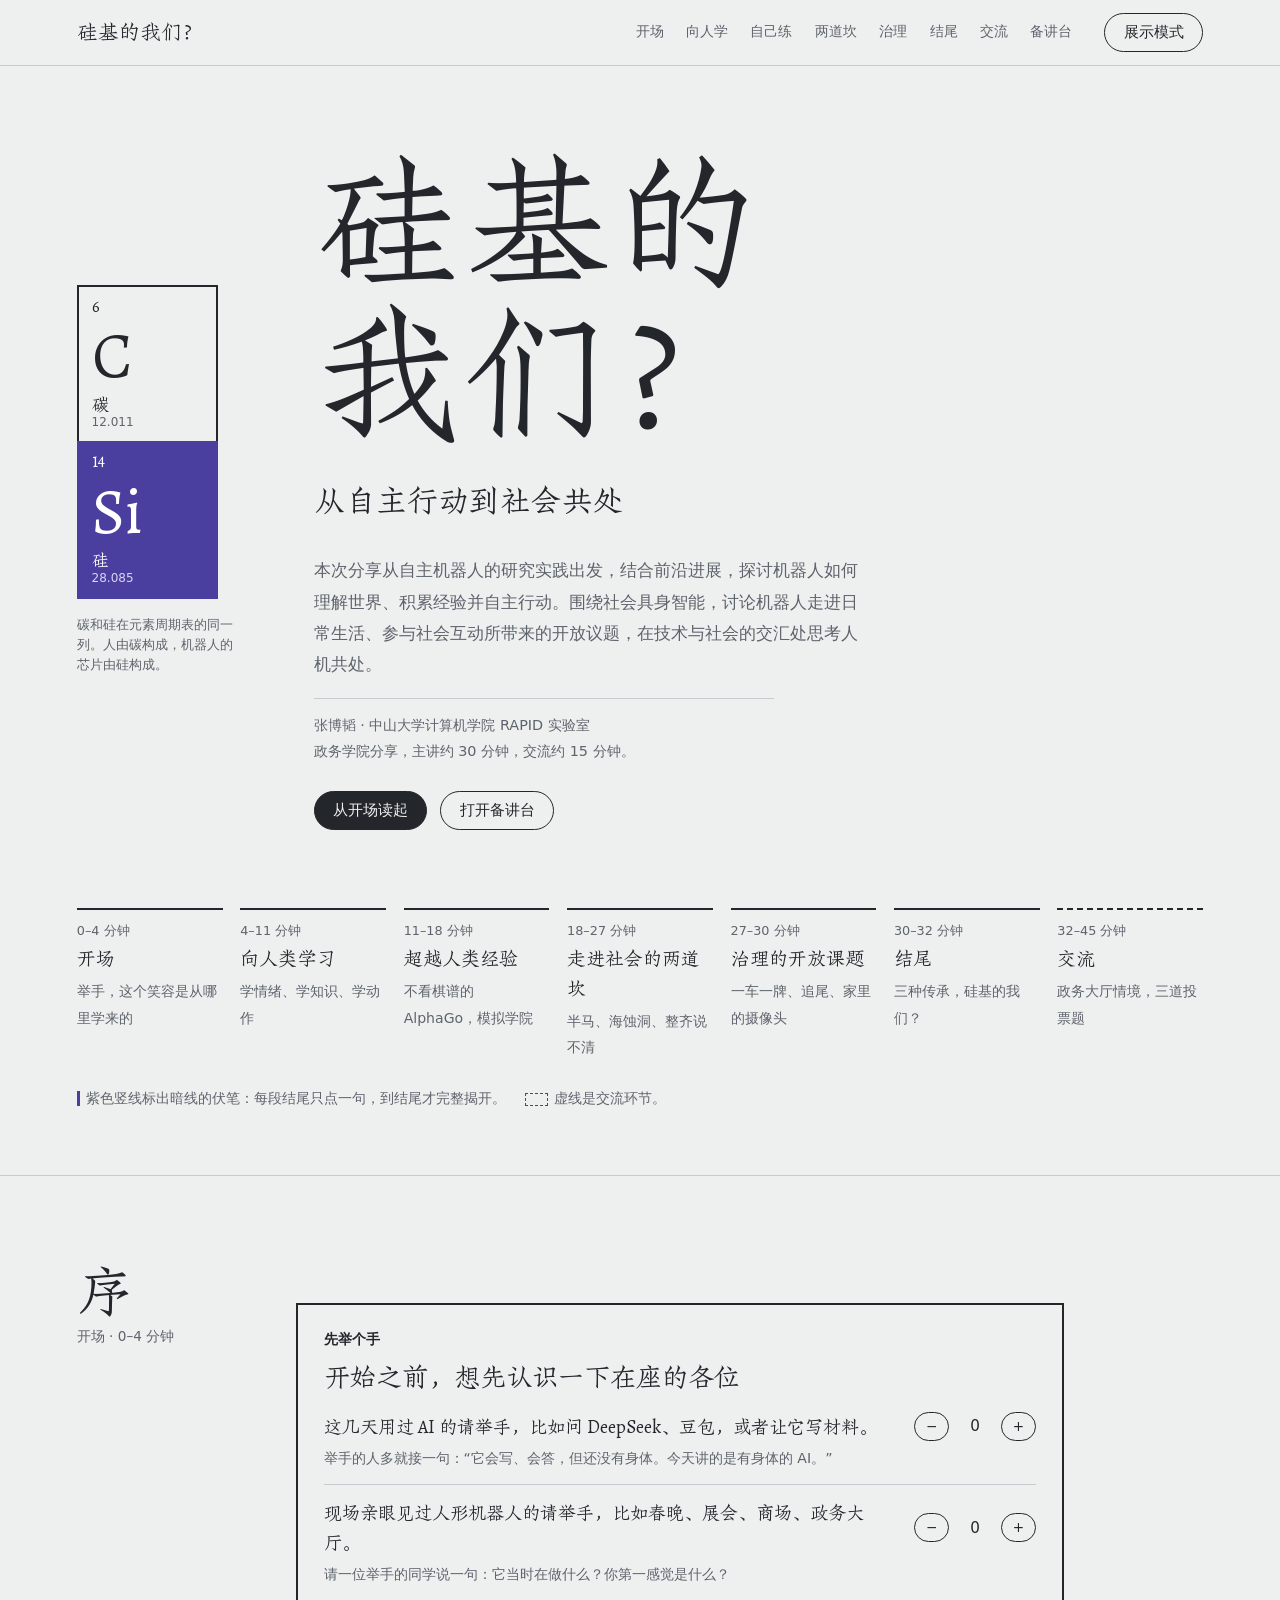
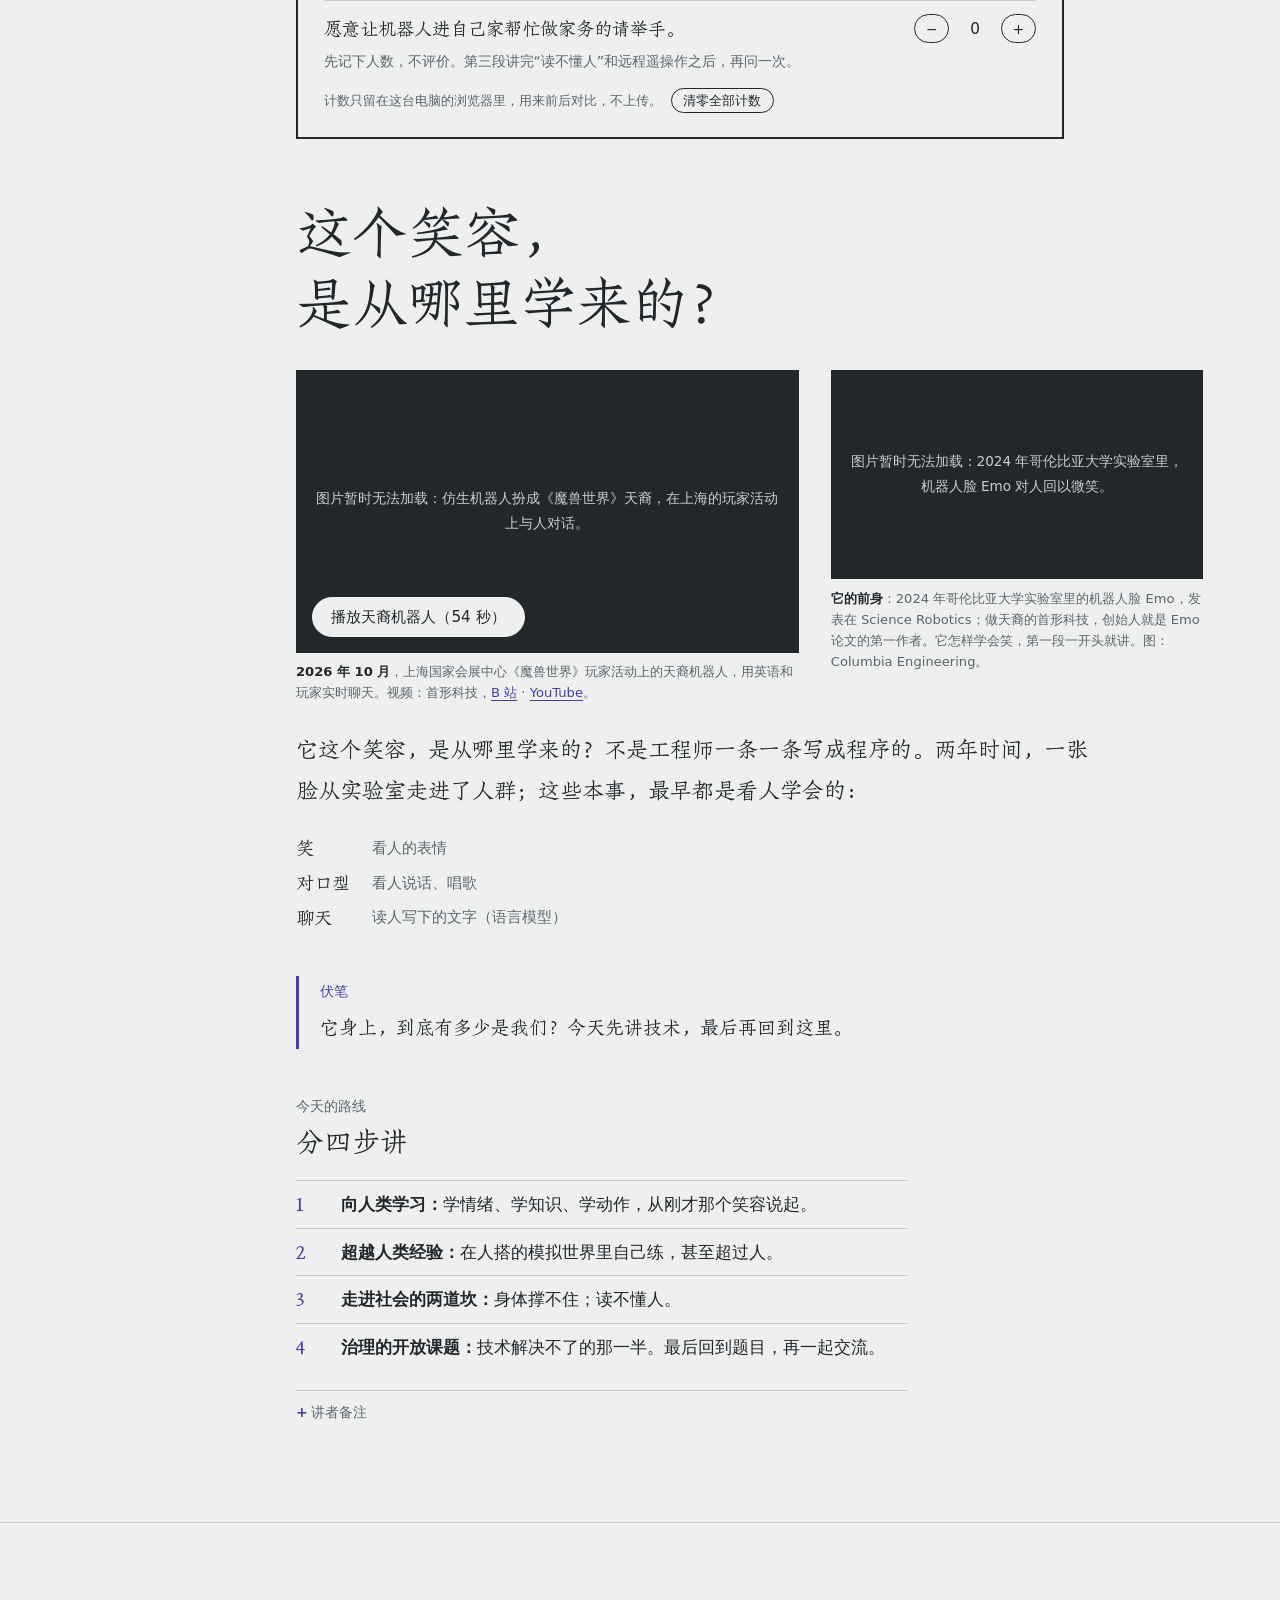
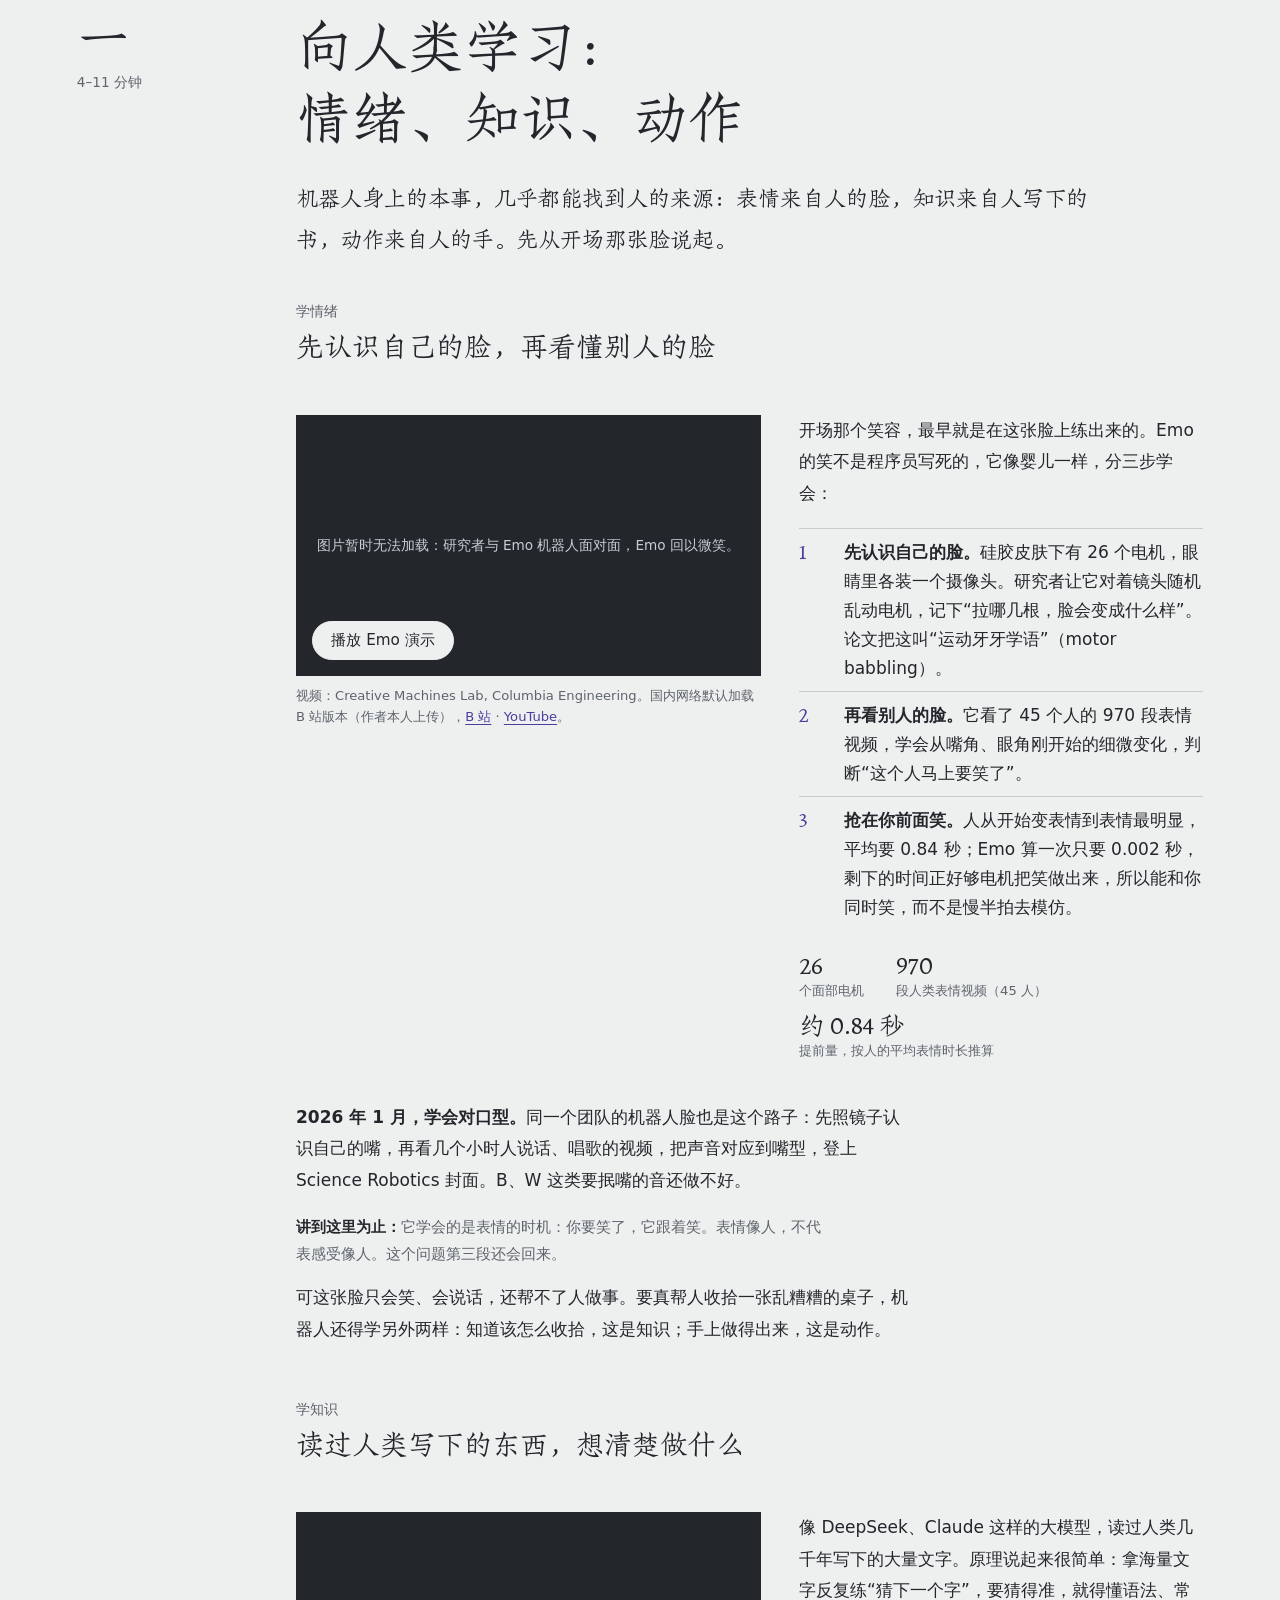
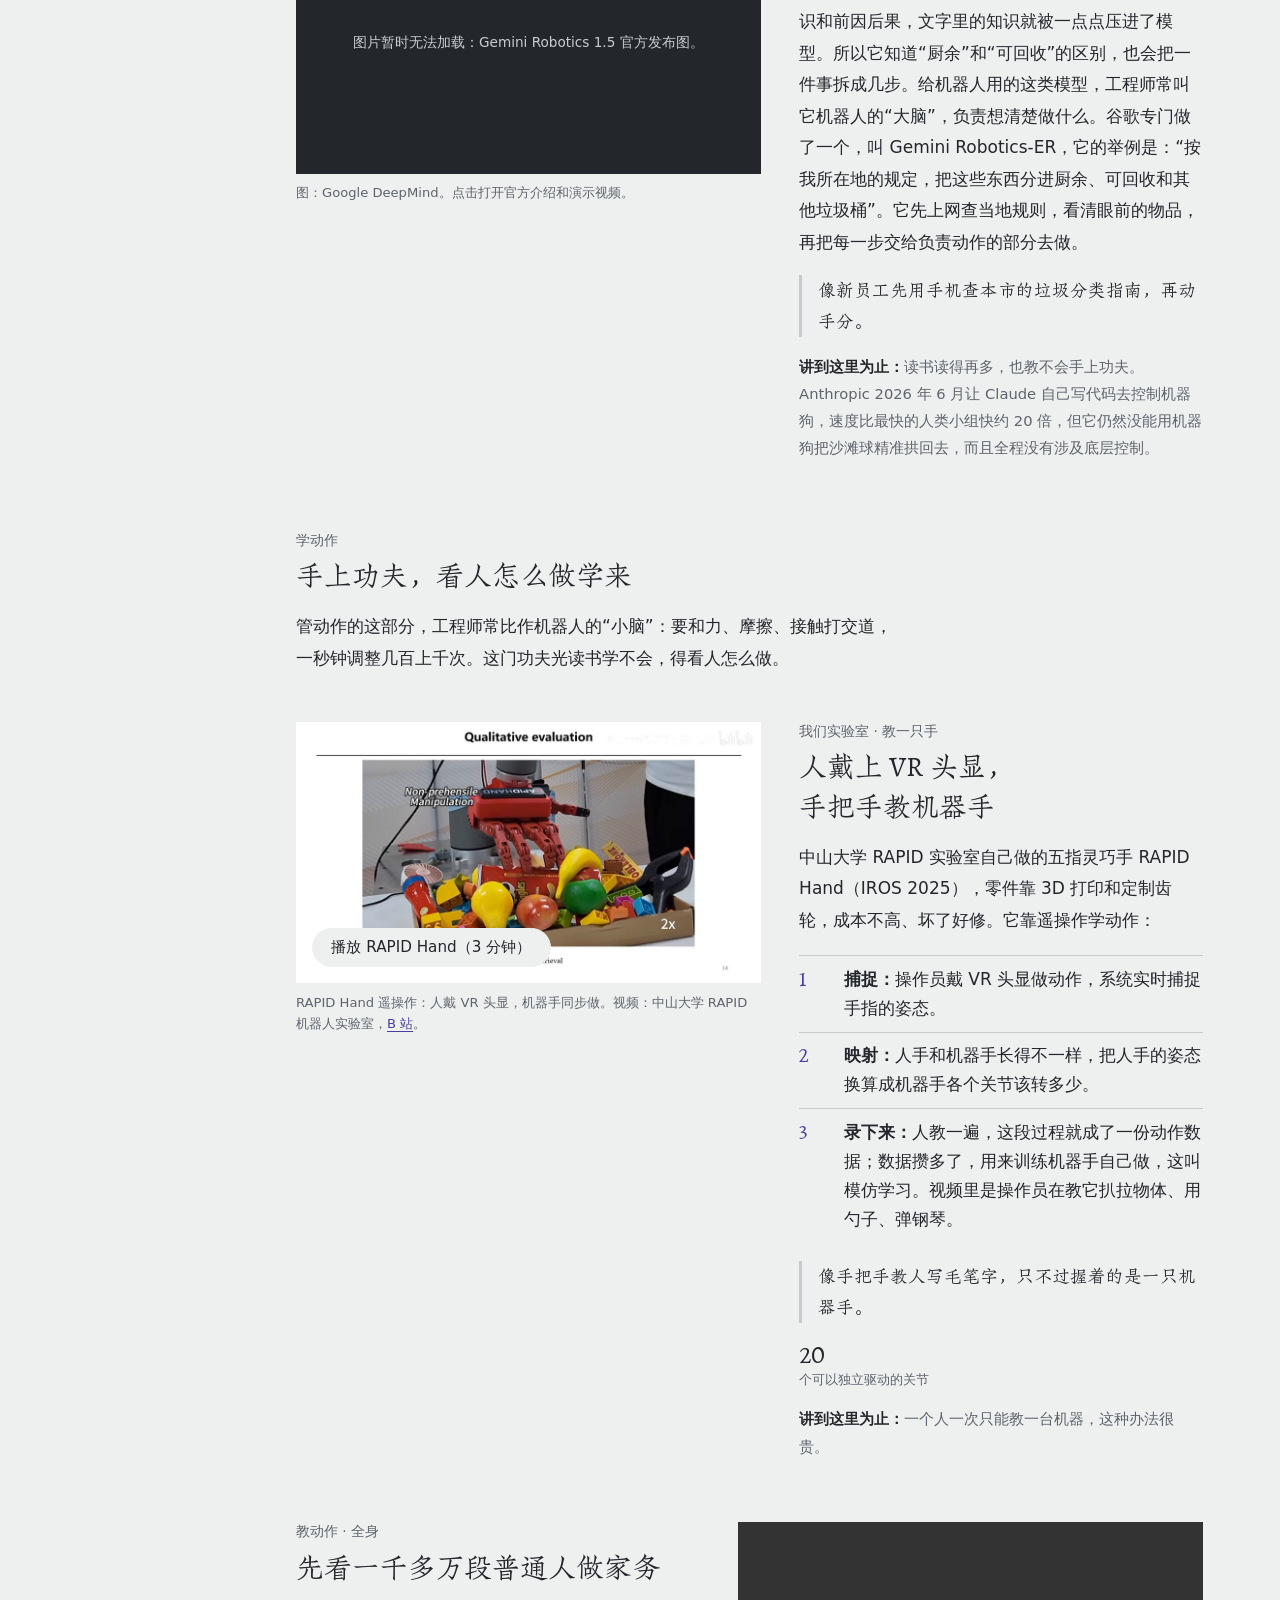
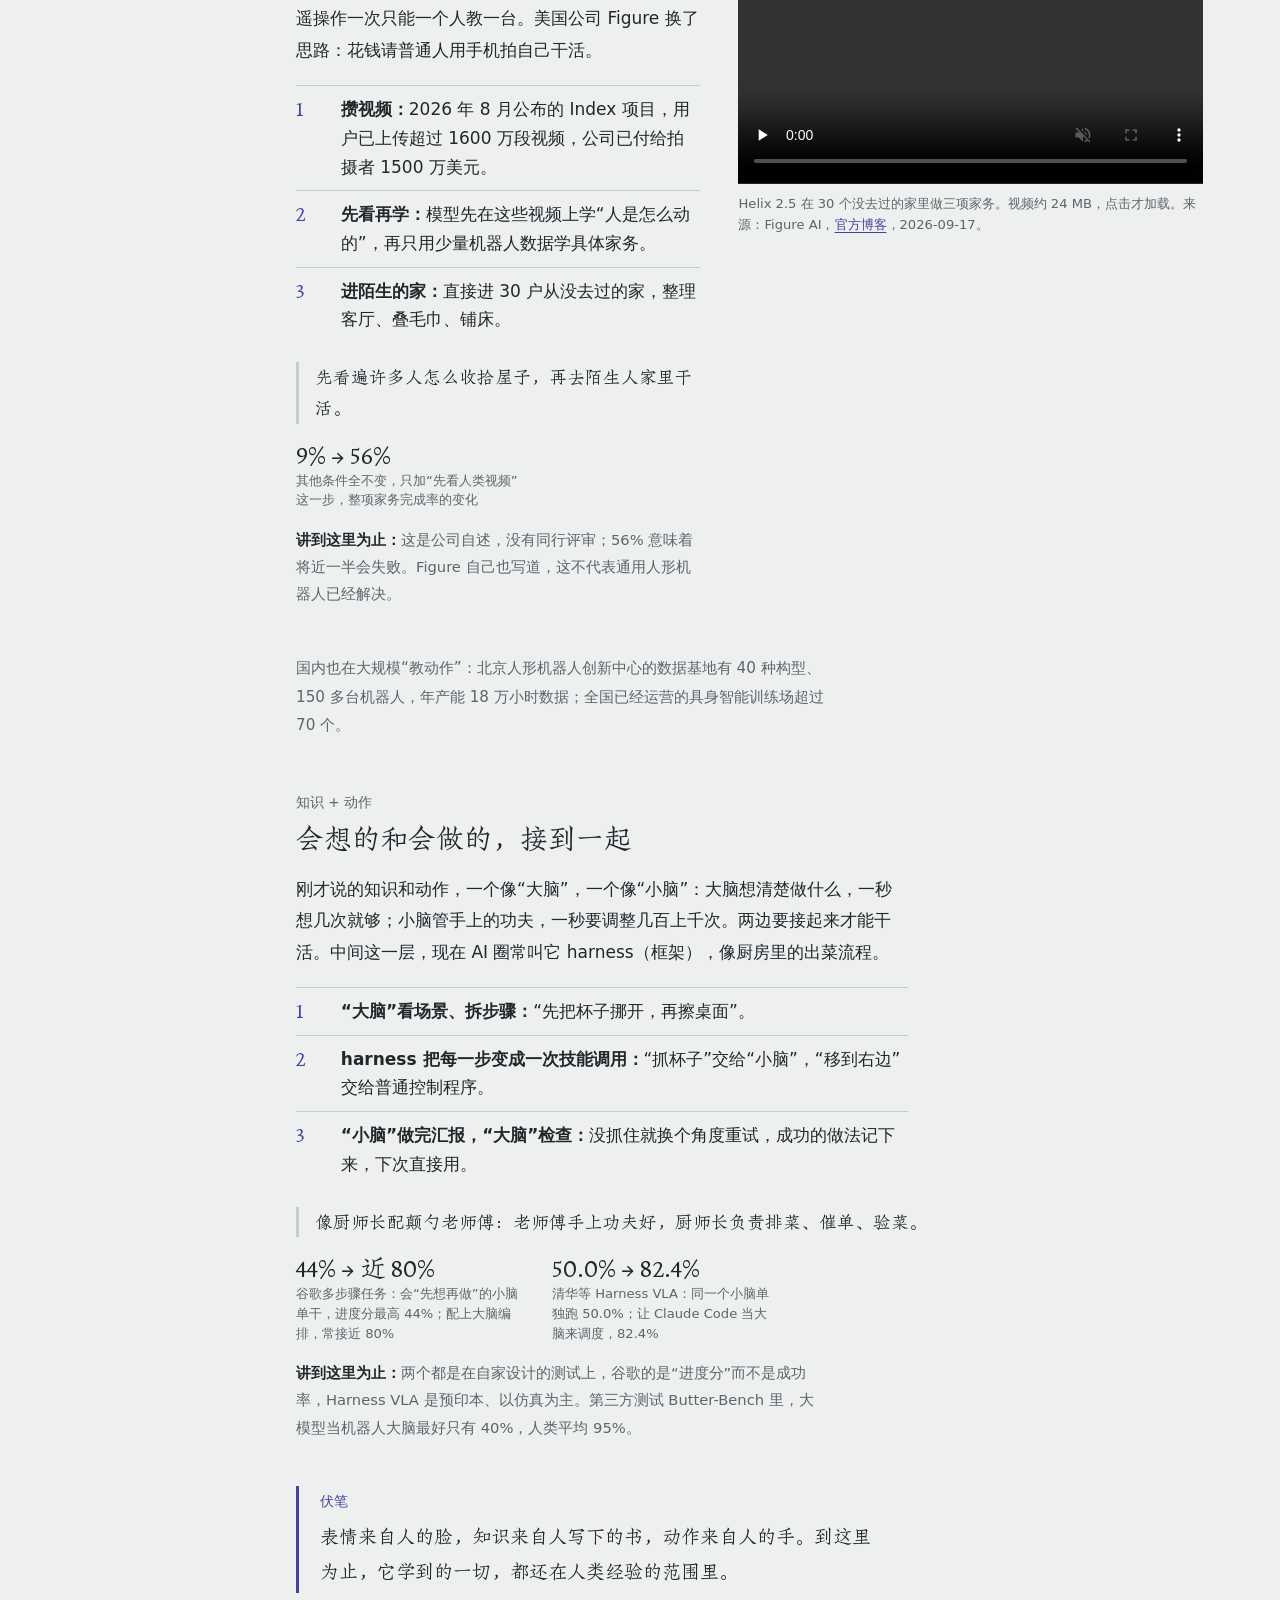
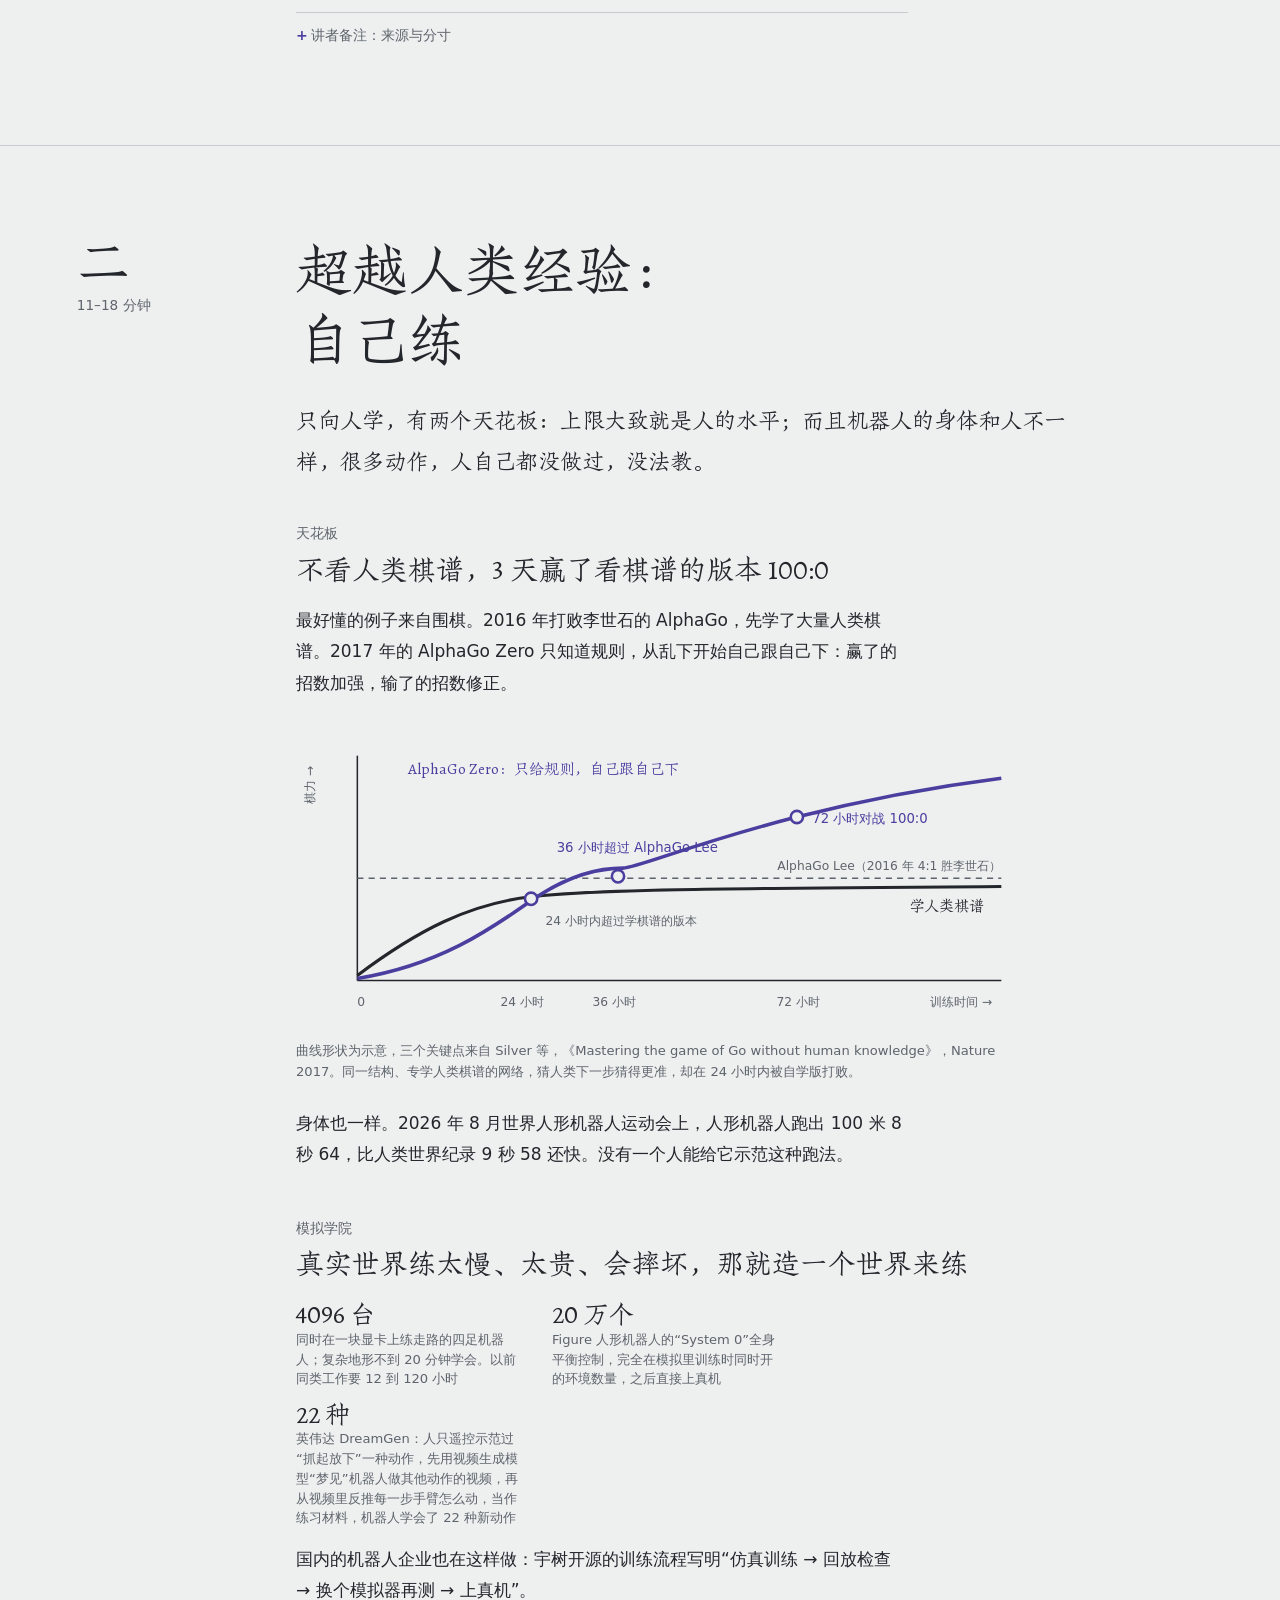
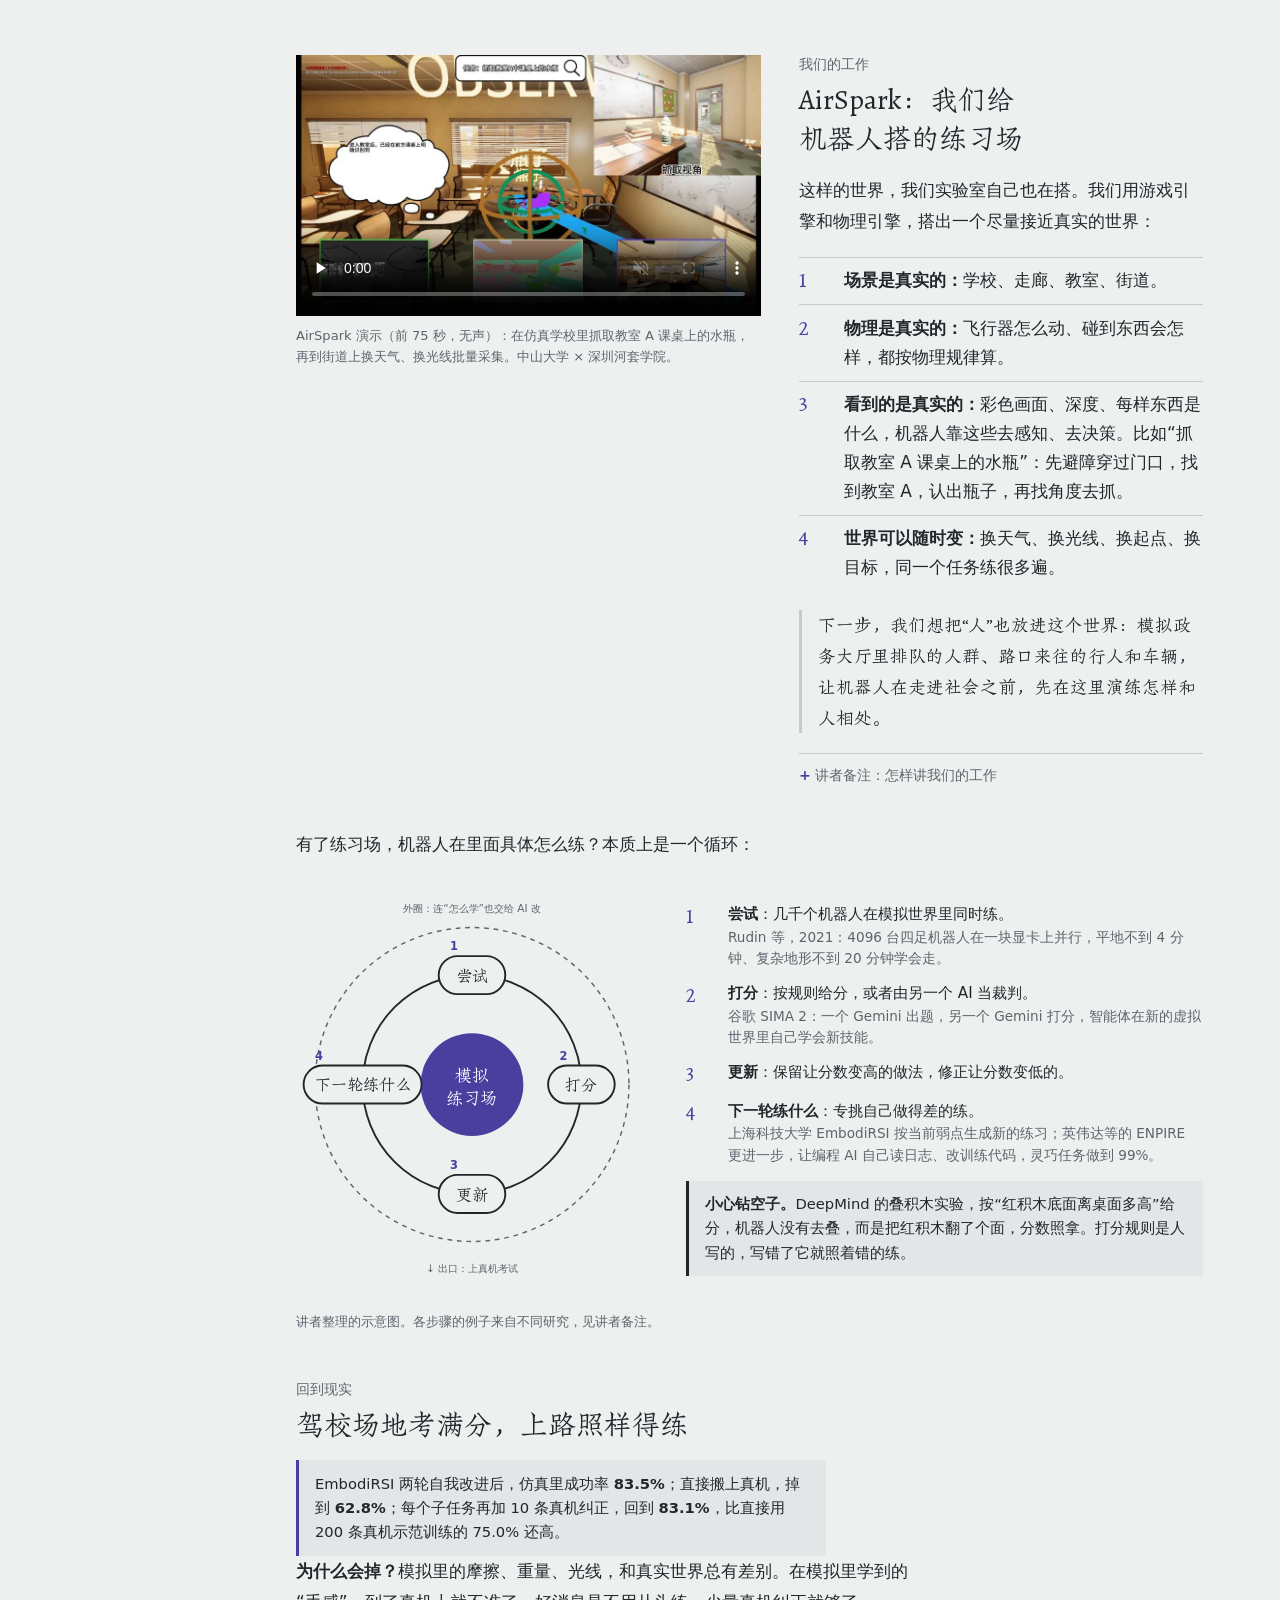
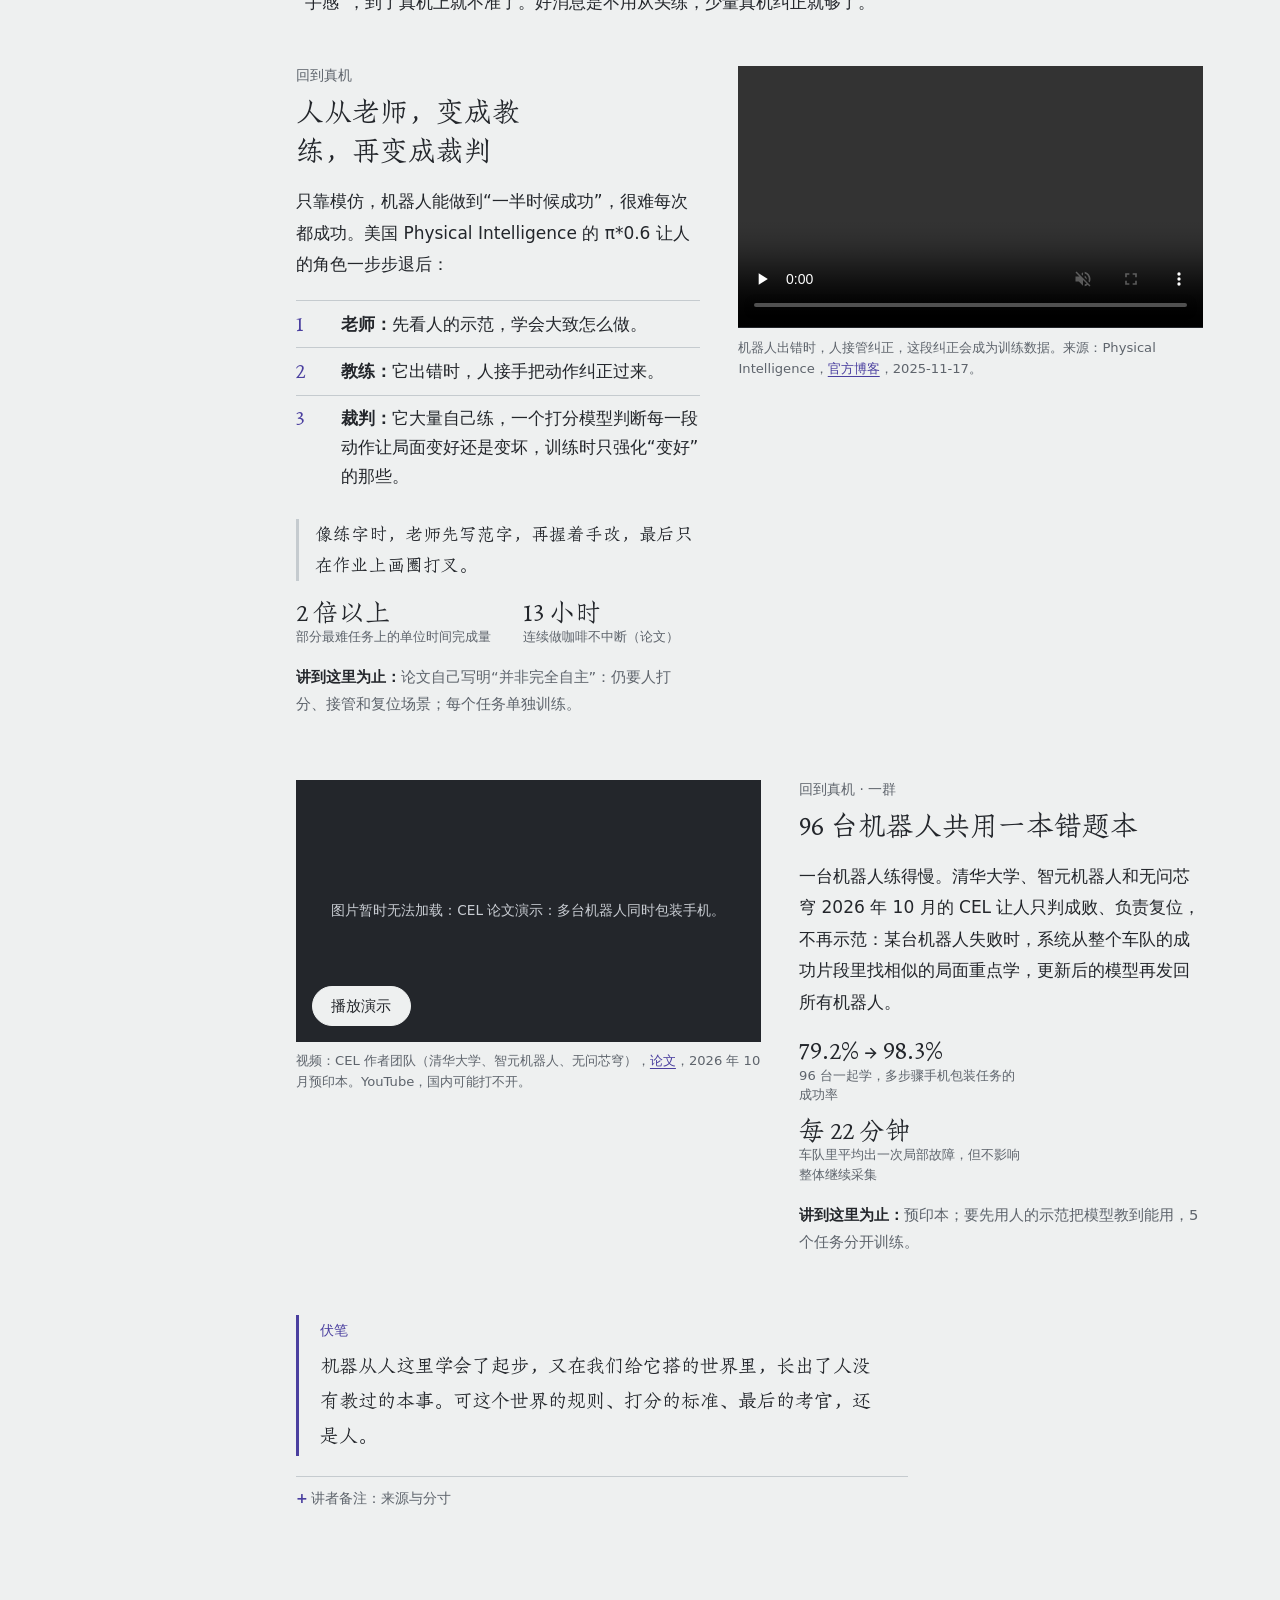
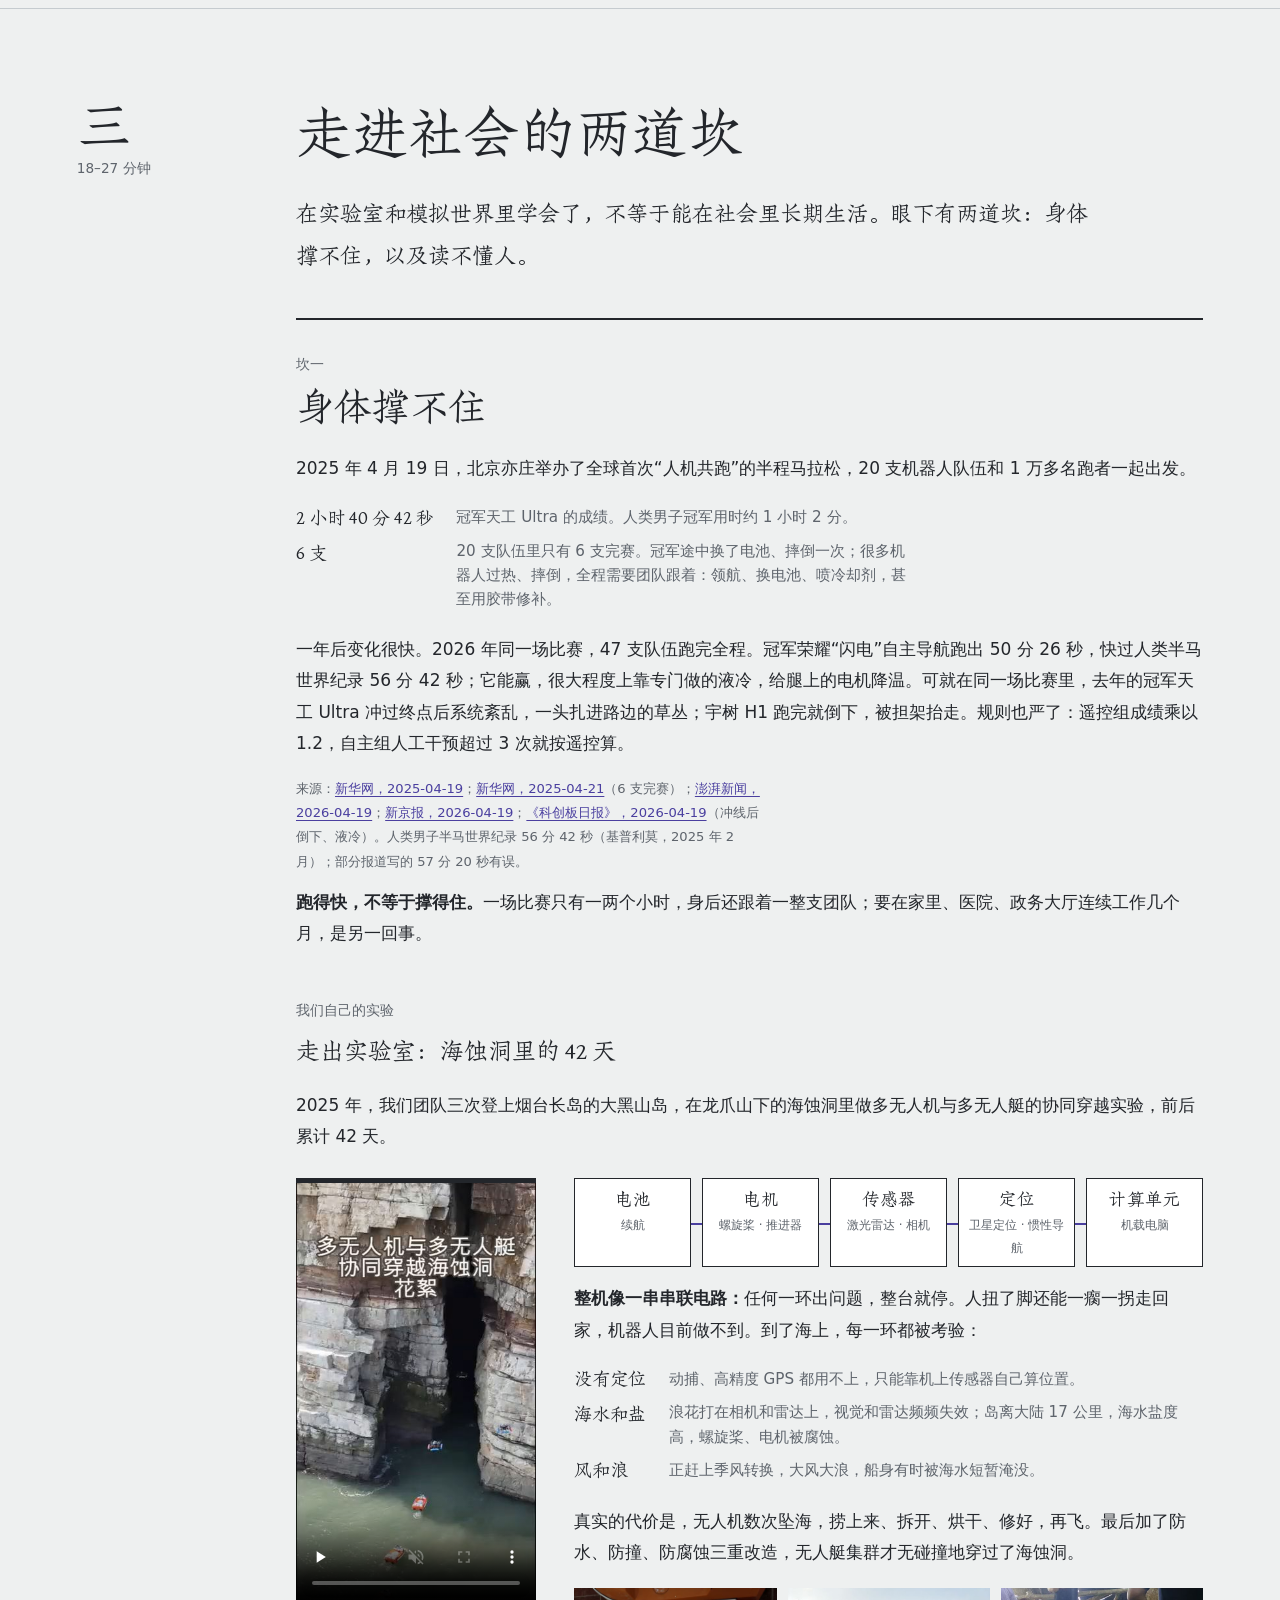
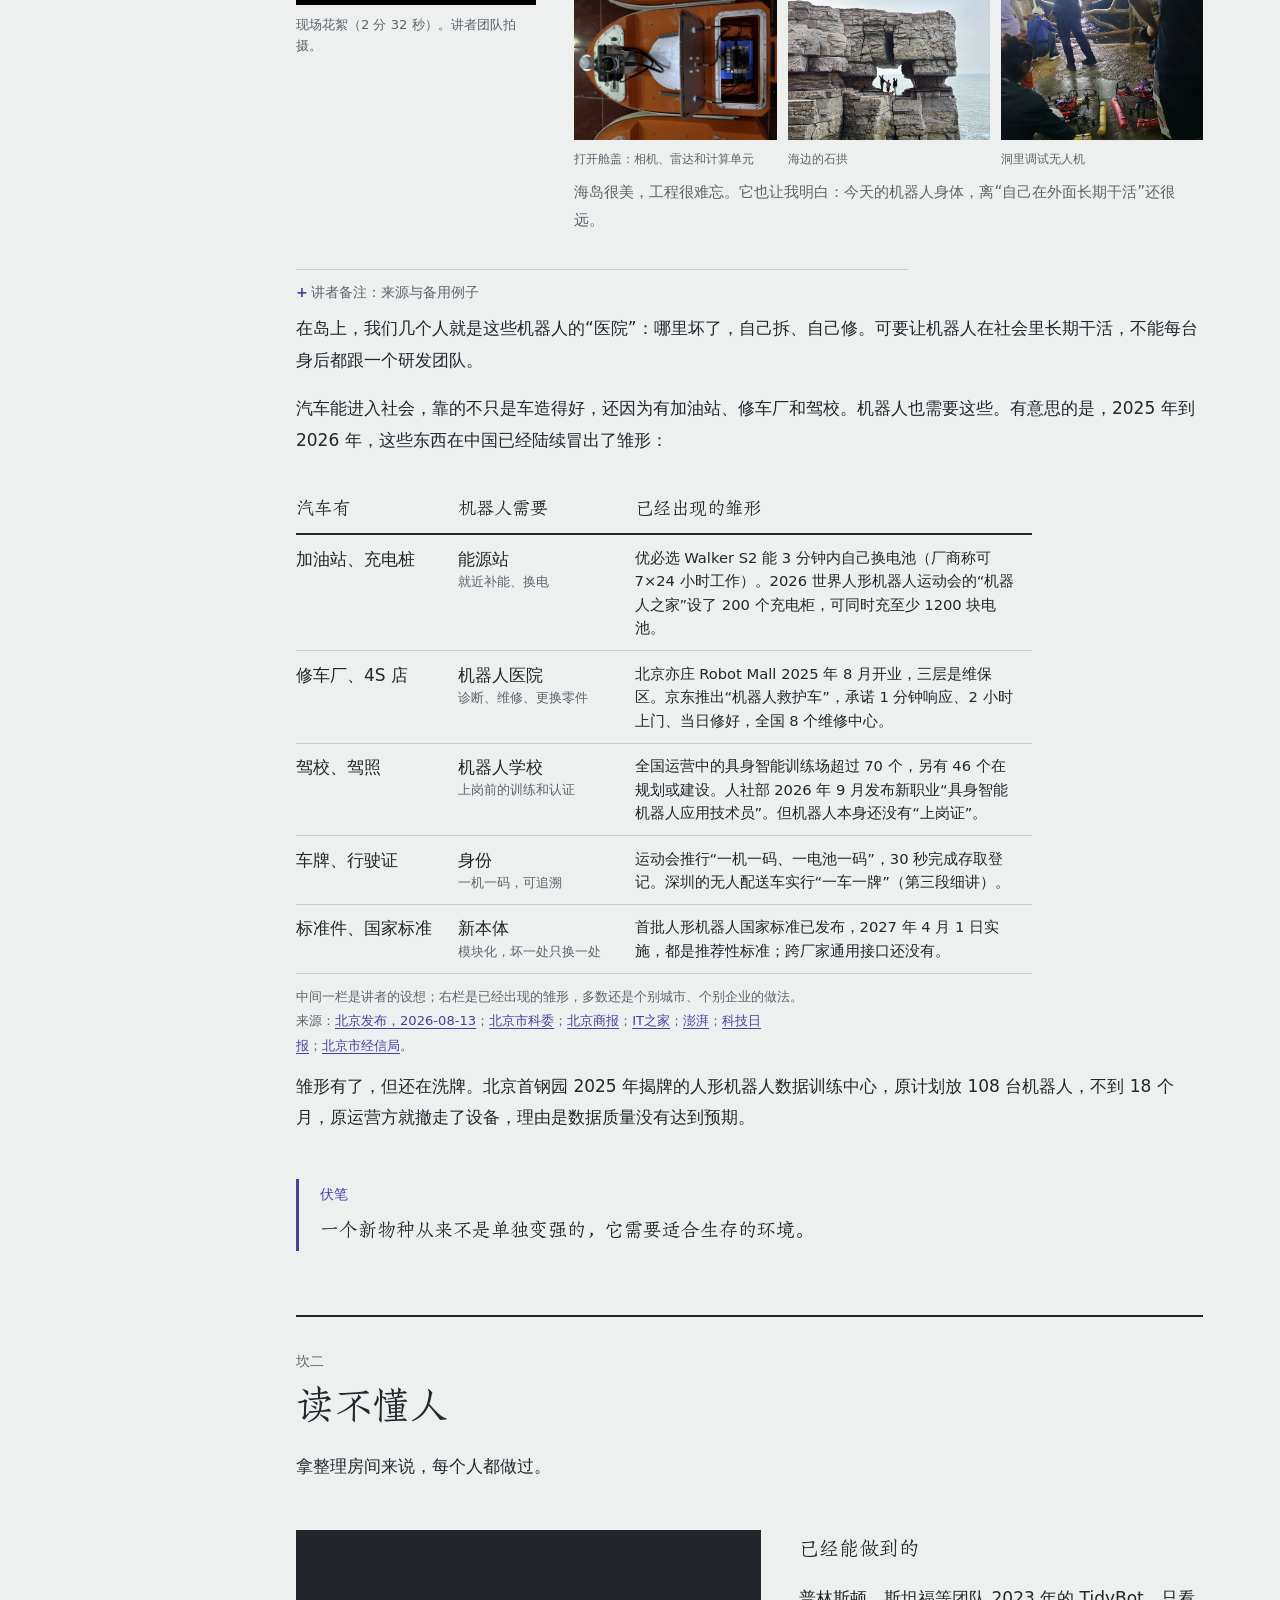
==== commit 308aaee5: "Oral-delivery review: opening asks one question, part one starts with emotion, AirSpark follows the " ====
--- a/index.html
+++ b/index.html
@@ -39,8 +39,8 @@
 <section id="route" class="route" aria-labelledby="route-title">
   <h2 id="route-title" class="visually-hidden">分享路线</h2>
   <ol>
-    <li><a href="#opening"><span class="t">0–3 分钟</span><b>开场</b><span>举手，一张从人身上学来的脸</span></a></li>
-    <li><a href="#learn"><span class="t">3–11 分钟</span><b>向人类学习</b><span>学知识、学动作、学情绪</span></a></li>
+    <li><a href="#opening"><span class="t">0–4 分钟</span><b>开场</b><span>举手，这个笑容是从哪里学来的</span></a></li>
+    <li><a href="#learn"><span class="t">4–11 分钟</span><b>向人类学习</b><span>学情绪、学知识、学动作</span></a></li>
     <li><a href="#beyond"><span class="t">11–18 分钟</span><b>超越人类经验</b><span>不看棋谱的 AlphaGo，模拟学院</span></a></li>
     <li><a href="#society"><span class="t">18–27 分钟</span><b>走进社会的两道坎</b><span>半马、海蚀洞、整齐说不清</span></a></li>
     <li><a href="#governance"><span class="t">27–30 分钟</span><b>治理的开放课题</b><span>一车一牌、追尾、家里的摄像头</span></a></li>
@@ -51,7 +51,7 @@
 </section>
 
 <section id="opening" class="part" aria-labelledby="opening-title">
-  <div class="rail"><span class="numeral" aria-hidden="true">序</span><span class="time">开场 · 0–3 分钟</span></div>
+  <div class="rail"><span class="numeral" aria-hidden="true">序</span><span class="time">开场 · 0–4 分钟</span></div>
   <div class="content">
     <div class="ask-room" data-poll="opening">
       <span class="kicker">先举个手</span>
@@ -73,59 +73,55 @@
       </figure>
       <figure>
         <a class="frame" href="#learn-emotion"><img loading="lazy" src="https://www.engineering.columbia.edu/sites/default/files/styles/wide/public/2024-06/yuhang-hua-of-creative-machines-lab-face-to-face-with-emo.png?itok=L2bTZtqT" alt="2024 年哥伦比亚大学实验室里，机器人脸 Emo 对人回以微笑"></a>
-        <figcaption><b>它的前身</b>：2024 年哥伦比亚大学实验室里的机器人脸 Emo，发表在 Science Robotics；做天裔的首形科技，创始人就是 Emo 论文的第一作者。它怎样学会笑，第一段“学情绪”再讲。图：Columbia Engineering。</figcaption>
-      </figure>
-    </div>
-    <p class="lead">两年时间，一张脸从实验室走进了人群。它的本事，没有一样是工程师一条一条写成程序的，都是从人身上学来的：</p>
-    <dl class="facts dims">
-      <dt><i>情绪</i>笑</dt><dd>看了 970 段人的表情视频</dd>
-      <dt><i>情绪</i>口型</dt><dd>看了几个小时人说话、唱歌的视频</dd>
-      <dt><i>知识</i>聊天</dt><dd>语言模型读过大量人类文字</dd>
-      <dt><i class="off">动作</i>递一杯水？</dt><dd>这张脸还做不到。动作是另一门课</dd>
+        <figcaption><b>它的前身</b>：2024 年哥伦比亚大学实验室里的机器人脸 Emo，发表在 Science Robotics；做天裔的首形科技，创始人就是 Emo 论文的第一作者。它怎样学会笑，第一段一开头就讲。图：Columbia Engineering。</figcaption>
+      </figure>
+    </div>
+    <p class="lead">它这个笑容，是从哪里学来的？不是工程师一条一条写成程序的。两年时间，一张脸从实验室走进了人群；这些本事，最早都是看人学会的：</p>
+    <dl class="facts">
+      <dt>笑</dt><dd>看人的表情</dd>
+      <dt>对口型</dt><dd>看人说话、唱歌</dd>
+      <dt>聊天</dt><dd>读人写下的文字（语言模型）</dd>
     </dl>
-    <p>知识、动作、情绪，正是第一段要讲的三样。</p>
     <div class="undertone"><span class="kicker">伏笔</span><p>它身上，到底有多少是我们？今天先讲技术，最后再回到这里。</p></div>
 
     <h3 style="margin-top:3rem"><span class="kicker">今天的路线</span>分四步讲</h3>
     <ol class="how">
-      <li><span><b>向人类学习：</b>学知识、学动作、学情绪。</span></li>
-      <li><span><b>超越人类经验：</b>在我们给它搭的世界里自己练，甚至超过人。</span></li>
+      <li><span><b>向人类学习：</b>学情绪、学知识、学动作，从刚才那个笑容说起。</span></li>
+      <li><span><b>超越人类经验：</b>在人搭的模拟世界里自己练，甚至超过人。</span></li>
       <li><span><b>走进社会的两道坎：</b>身体撑不住；读不懂人。</span></li>
       <li><span><b>治理的开放课题：</b>技术解决不了的那一半。最后回到题目，再一起交流。</span></li>
     </ol>
-    <details class="note"><summary>讲者备注</summary><div><p>节奏：举手约 1 分钟；天裔视频放前 20 秒，配右边的 Emo 图讲“两年，从实验室到人群”约 1 分 30 秒；路线约 30 秒。</p><p>这一部分只抛问题，不讲原理，也不讲个人经历。Emo 怎样学会笑放到第一段“学情绪”。想提是谁做的，只说一句：“做这张脸的，是 Emo 论文的第一作者，他后来在上海创办了首形科技。”</p><p>开场不讲 DNA、文化和硅基的对比。完整的三种传承放到结尾，等听众听完技术、社会和治理，再揭开题目的意思。</p><p>“魔兽合作”目前只是首形一方的说法，台上讲成“在暴雪和网易办的魔兽活动上展出，游戏总监公开称赞：‘那个天裔机器人，实在太厉害了。’”。天裔的对话具体用了哪个模型，官方没有公开，所以只说“这类聊天能力来自语言模型”。</p><p>来源：<a href="https://www.ign.com.cn/world-of-warcraft-game/63630/mo-shou-shi-jie-kai-fa-zhe-fang-tan-wu-xian-bu-shi-huai-jiu-fu-20" target="_blank" rel="noopener noreferrer">IGN 中国访谈</a> · <a href="https://www.science.org/doi/10.1126/scirobotics.adi4724" target="_blank" rel="noopener noreferrer">Emo 论文</a> · <a href="http://yuhang-hu.com/" target="_blank" rel="noopener noreferrer">作者主页</a>。</p></div></details>
+    <details class="note"><summary>讲者备注</summary><div><p>节奏：举手约 1 分钟；天裔视频放前 20 秒，配右边的 Emo 图讲“两年，从实验室到人群”约 1 分 30 秒；路线约 30 秒。</p><p>这一页只做一件事：问出“这个笑容从哪里来”，给一句短答案“看人学来的”，再留下全场的问题。不拿知识、动作、情绪去套这张脸（脸本来就不会递水），结构交给路线，原理交给第一段第一页“学情绪”。这一部分也不讲个人经历。想提是谁做的，只说一句：“做这张脸的，是 Emo 论文的第一作者，他后来在上海创办了首形科技。”</p><p>开场不讲 DNA、文化和硅基的对比。完整的三种传承放到结尾，等听众听完技术、社会和治理，再揭开题目的意思。</p><p>“魔兽合作”目前只是首形一方的说法，台上讲成“在暴雪和网易办的魔兽活动上展出，游戏总监公开称赞：‘那个天裔机器人，实在太厉害了。’”。天裔的对话具体用了哪个模型，官方没有公开，所以只说“这类聊天能力来自语言模型”。</p><p>来源：<a href="https://www.ign.com.cn/world-of-warcraft-game/63630/mo-shou-shi-jie-kai-fa-zhe-fang-tan-wu-xian-bu-shi-huai-jiu-fu-20" target="_blank" rel="noopener noreferrer">IGN 中国访谈</a> · <a href="https://www.science.org/doi/10.1126/scirobotics.adi4724" target="_blank" rel="noopener noreferrer">Emo 论文</a> · <a href="http://yuhang-hu.com/" target="_blank" rel="noopener noreferrer">作者主页</a>。</p></div></details>
   </div>
 </section>
 
 <section id="learn" class="part" aria-labelledby="learn-title">
-  <div class="rail"><span class="numeral" aria-hidden="true">一</span><span class="time">3–11 分钟</span></div>
-  <div class="content">
-    <h2 id="learn-title">向人类学习：<br>知识、动作、情绪</h2>
-    <p class="lead">Emo 的笑是从人身上学来的。其实机器人身上的每一样本事，都有人的来源：知识来自人写下的书，动作来自人的手，表情来自人的脸。</p>
-    <figure class="trio" aria-labelledby="trio-cap">
-      <div class="col">
-        <span class="tag">学知识</span>
-        <p><span class="from">从人那里学</span><b>人写下的文字和图像</b></p>
-        <p class="q">“把桌子收拾了”是什么意思？先收哪样？</p>
-        <p class="eg">Opus 5.5、DeepSeek V4 这类大模型；机器人专用的 Gemini Robotics-ER</p>
-        <p class="map"><b>像“大脑”</b>：想清楚做什么 · 一秒想几次</p>
-      </div>
-      <div class="col">
-        <span class="tag">学动作</span>
-        <p><span class="from">从人那里学</span><b>人的示范、遥操作、做家务的视频</b></p>
-        <p class="q">杯子滑了怎么握紧？脚下一歪怎么站稳？</p>
-        <p class="eg">我们实验室 RAPID Hand 的遥操作；Figure 的 1600 万段家务视频</p>
-        <p class="map"><b>像“小脑”</b>：和力、摩擦、接触打交道 · 一秒调整几百上千次</p>
-      </div>
-      <div class="col">
-        <span class="tag">学情绪</span>
-        <p><span class="from">从人那里学</span><b>人的表情、说话和唱歌的视频</b></p>
-        <p class="q">什么时候笑？说话时嘴怎么动？</p>
-        <p class="eg">Emo 学会预判笑容；2026 年学会对口型</p>
-        <p class="map"><b>两边都要</b>：脸上的功夫像小脑，说什么靠大脑</p>
-      </div>
-      <figcaption id="trio-cap">紫色一行是帮助理解的工程分工比喻：机器人不是照着人脑造的，真实的小脑也参与计划、语言和情绪。</figcaption>
-    </figure>
+  <div class="rail"><span class="numeral" aria-hidden="true">一</span><span class="time">4–11 分钟</span></div>
+  <div class="content">
+    <h2 id="learn-title">向人类学习：<br>情绪、知识、动作</h2>
+    <p class="lead">机器人身上的本事，几乎都能找到人的来源：表情来自人的脸，知识来自人写下的书，动作来自人的手。先从开场那张脸说起。</p>
+    <h3 id="learn-emotion" style="margin-top:2.6rem"><span class="kicker">学情绪</span>先认识自己的脸，再看懂别人的脸</h3>
+    <div class="demo">
+      <figure>
+        <div class="frame"><div class="yt" data-youtube="pWTTzR_wXuQ" data-bilibili="BV1XK421e7ts" data-title="Emo 人机表情互动：Columbia Engineering 官方演示"><img loading="lazy" src="https://www.engineering.columbia.edu/sites/default/files/styles/wide/public/2024-06/yuhang-hua-of-creative-machines-lab-face-to-face-with-emo.png?itok=L2bTZtqT" alt="研究者与 Emo 机器人面对面，Emo 回以微笑"><button class="load-video" type="button">播放 Emo 演示</button></div></div>
+        <figcaption>视频：Creative Machines Lab, Columbia Engineering。国内网络默认加载 B 站版本（作者本人上传），<a href="https://www.bilibili.com/video/BV1XK421e7ts/" target="_blank" rel="noopener noreferrer">B 站</a> · <a href="https://www.youtube.com/watch?v=pWTTzR_wXuQ" target="_blank" rel="noopener noreferrer">YouTube</a>。</figcaption>
+        <p class="media-status" role="status"></p>
+      </figure>
+      <div>
+        <p>开场那个笑容，最早就是在这张脸上练出来的。Emo 的笑不是程序员写死的，它像婴儿一样，分三步学会：</p>
+        <ol class="how">
+          <li><span><b>先认识自己的脸。</b>硅胶皮肤下有 26 个电机，眼睛里各装一个摄像头。研究者让它对着镜头随机乱动电机，记下“拉哪几根，脸会变成什么样”。论文把这叫“运动牙牙学语”（motor babbling）。</span></li>
+          <li><span><b>再看别人的脸。</b>它看了 45 个人的 970 段表情视频，学会从嘴角、眼角刚开始的细微变化，判断“这个人马上要笑了”。</span></li>
+          <li><span><b>抢在你前面笑。</b>人从开始变表情到表情最明显，平均要 0.84 秒；Emo 算一次只要 0.002 秒，剩下的时间正好够电机把笑做出来，所以能和你同时笑，而不是慢半拍去模仿。</span></li>
+        </ol>
+        <div class="numbers"><div><b>26</b><span>个面部电机</span></div><div><b>970</b><span>段人类表情视频（45 人）</span></div><div><b>约 0.84 秒</b><span>提前量，按人的平均表情时长推算</span></div></div>
+      </div>
+    </div>
+    <p style="margin-top:1.6rem"><b>2026 年 1 月，学会对口型。</b>同一个团队的机器人脸也是这个路子：先照镜子认识自己的嘴，再看几个小时人说话、唱歌的视频，把声音对应到嘴型，登上 Science Robotics 封面。B、W 这类要抿嘴的音还做不好。</p>
+    <p class="limit">它学会的是表情的时机：你要笑了，它跟着笑。表情像人，不代表感受像人。这个问题第三段还会回来。</p>
+    <p>可这张脸只会笑、会说话，还帮不了人做事。要真帮人收拾一张乱糟糟的桌子，机器人还得学另外两样：知道该怎么收拾，这是知识；手上做得出来，这是动作。</p>
+
+
 
     <h3 style="margin-top:3.4rem"><span class="kicker">学知识</span>读过人类写下的东西，想清楚做什么</h3>
     <div class="demo">
@@ -134,13 +130,14 @@
         <figcaption>图：Google DeepMind。点击打开官方介绍和演示视频。</figcaption>
       </figure>
       <div>
-        <p>像 Claude Opus 5.5、DeepSeek V4 这样的大模型，读过人类几千年写下的大量文字。原理说起来很简单：拿海量文字反复练“猜下一个字”，要猜得准，就得懂语法、常识和前因后果，文字里的知识就被一点点压进了模型。所以它知道“厨余”和“可回收”的区别，也会把一件事拆成几步。谷歌专门为机器人做了一个“大脑”模型 Gemini Robotics-ER，它的举例是：“按我所在地的规定，把这些东西分进厨余、可回收和其他垃圾桶”。它先上网查当地规则，看清眼前的物品，再把每一步交给负责动作的部分去做。</p>
+        <p>像 DeepSeek、Claude 这样的大模型，读过人类几千年写下的大量文字。原理说起来很简单：拿海量文字反复练“猜下一个字”，要猜得准，就得懂语法、常识和前因后果，文字里的知识就被一点点压进了模型。所以它知道“厨余”和“可回收”的区别，也会把一件事拆成几步。给机器人用的这类模型，工程师常叫它机器人的“大脑”，负责想清楚做什么。谷歌专门做了一个，叫 Gemini Robotics-ER，它的举例是：“按我所在地的规定，把这些东西分进厨余、可回收和其他垃圾桶”。它先上网查当地规则，看清眼前的物品，再把每一步交给负责动作的部分去做。</p>
         <p class="analog">像新员工先用手机查本市的垃圾分类指南，再动手分。</p>
         <p class="limit">读书读得再多，也教不会手上功夫。Anthropic 2026 年 6 月让 Claude 自己写代码去控制机器狗，速度比最快的人类小组快约 20 倍，但它仍然没能用机器狗把沙滩球精准拱回去，而且全程没有涉及底层控制。</p>
       </div>
     </div>
 
     <h3 style="margin-top:3.4rem"><span class="kicker">学动作</span>手上功夫，看人怎么做学来</h3>
+    <p>管动作的这部分，工程师常比作机器人的“小脑”：要和力、摩擦、接触打交道，一秒钟调整几百上千次。这门功夫光读书学不会，得看人怎么做。</p>
     <div class="demo">
       <figure>
         <div class="frame"><div class="yt" data-bilibili="BV1ijtEzaErY" data-title="RAPID Hand：面向灵巧遥操作的低成本全驱动仿生手（IROS 2025）"><img loading="lazy" src="media/rapid-hand.jpg" alt="操作员戴 VR 头显，红色五指灵巧手同步从一堆物体里取东西"><button class="load-video" type="button">播放 RAPID Hand（3 分钟）</button></div></div>
@@ -153,7 +150,7 @@
         <ol class="how">
           <li><span><b>捕捉：</b>操作员戴 VR 头显做动作，系统实时捕捉手指的姿态。</span></li>
           <li><span><b>映射：</b>人手和机器手长得不一样，把人手的姿态换算成机器手各个关节该转多少。</span></li>
-          <li><span><b>录下来：</b>人教一遍、机器手做一遍，这段过程就成了一份动作数据。视频里它能扒拉物体、用勺子，还能弹钢琴。</span></li>
+          <li><span><b>录下来：</b>人教一遍，这段过程就成了一份动作数据；数据攒多了，用来训练机器手自己做，这叫模仿学习。视频里是操作员在教它扒拉物体、用勺子、弹钢琴。</span></li>
         </ol>
         <p class="analog">像手把手教人写毛笔字，只不过握着的是一只机器手。</p>
         <div class="numbers"><div><b>20</b><span>个可以独立驱动的关节</span></div></div>
@@ -181,10 +178,10 @@
       </div>
     </div>
 
-    <p class="speaker" style="margin-top:2rem">人在中国也在大规模“教动作”：北京人形机器人创新中心的数据基地有 40 种构型、150 多台机器人，年产能 18 万小时数据；全国已经运营的具身智能训练场超过 70 个。</p>
+    <p class="speaker" style="margin-top:2rem">国内也在大规模“教动作”：北京人形机器人创新中心的数据基地有 40 种构型、150 多台机器人，年产能 18 万小时数据；全国已经运营的具身智能训练场超过 70 个。</p>
 
     <h3 style="margin-top:3.4rem"><span class="kicker">知识 + 动作</span>会想的和会做的，接到一起</h3>
-    <p>知识和动作要接起来才能干活。中间这一层，现在 AI 圈常叫它 harness（框架），像厨房里的出菜流程。</p>
+    <p>刚才说的知识和动作，一个像“大脑”，一个像“小脑”：大脑想清楚做什么，一秒想几次就够；小脑管手上的功夫，一秒要调整几百上千次。两边要接起来才能干活。中间这一层，现在 AI 圈常叫它 harness（框架），像厨房里的出菜流程。</p>
     <ol class="how">
       <li><span><b>“大脑”看场景、拆步骤：</b>“先把杯子挪开，再擦桌面”。</span></li>
       <li><span><b>harness 把每一步变成一次技能调用：</b>“抓杯子”交给“小脑”，“移到右边”交给普通控制程序。</span></li>
@@ -197,28 +194,9 @@
     </div>
     <p class="limit">两个都是在自家设计的测试上，谷歌的是“进度分”而不是成功率，Harness VLA 是预印本、以仿真为主。第三方测试 Butter-Bench 里，大模型当机器人大脑最好只有 40%，人类平均 95%。</p>
 
-    <h3 id="learn-emotion" style="margin-top:3.4rem"><span class="kicker">学情绪</span>先认识自己的脸，再看懂别人的脸</h3>
-    <div class="demo">
-      <figure>
-        <div class="frame"><div class="yt" data-youtube="pWTTzR_wXuQ" data-bilibili="BV1XK421e7ts" data-title="Emo 人机表情互动：Columbia Engineering 官方演示"><img loading="lazy" src="https://www.engineering.columbia.edu/sites/default/files/styles/wide/public/2024-06/yuhang-hua-of-creative-machines-lab-face-to-face-with-emo.png?itok=L2bTZtqT" alt="研究者与 Emo 机器人面对面，Emo 回以微笑"><button class="load-video" type="button">播放 Emo 演示</button></div></div>
-        <figcaption>视频：Creative Machines Lab, Columbia Engineering。国内网络默认加载 B 站版本（作者本人上传），<a href="https://www.bilibili.com/video/BV1XK421e7ts/" target="_blank" rel="noopener noreferrer">B 站</a> · <a href="https://www.youtube.com/watch?v=pWTTzR_wXuQ" target="_blank" rel="noopener noreferrer">YouTube</a>。</figcaption>
-        <p class="media-status" role="status"></p>
-      </figure>
-      <div>
-        <p>回到开场那张脸。Emo 的笑不是程序员写死的，它像婴儿一样，分三步学会：</p>
-        <ol class="how">
-          <li><span><b>先认识自己的脸。</b>硅胶皮肤下有 26 个电机，眼睛里各装一个摄像头。研究者让它对着镜头随机乱动电机，记下“拉哪几根，脸会变成什么样”。论文把这叫“运动牙牙学语”（motor babbling）。</span></li>
-          <li><span><b>再看别人的脸。</b>它看了 45 个人的 970 段表情视频，学会从嘴角、眼角刚开始的细微变化，判断“这个人马上要笑了”。</span></li>
-          <li><span><b>抢在你前面笑。</b>人从开始变表情到表情最明显，平均要 0.84 秒；Emo 算一次只要 0.002 秒，剩下的时间正好够电机把笑做出来，所以能和你同时笑，而不是慢半拍去模仿。</span></li>
-        </ol>
-        <div class="numbers"><div><b>26</b><span>个面部电机</span></div><div><b>970</b><span>段人类表情视频（45 人）</span></div><div><b>约 0.84 秒</b><span>提前量，按人的平均表情时长推算</span></div></div>
-      </div>
-    </div>
-    <p style="margin-top:1.6rem"><b>2026 年 1 月，学会对口型。</b>同一个团队让它看了几个小时人说话、唱歌的视频，把声音对应到嘴型，登上 Science Robotics 封面。B、W 这类要抿嘴的音还做不好。</p>
-    <p class="limit">它学会的是表情的时机。表情像人，不代表感受像人。这个问题第三段还会回来。</p>
-
-    <div class="undertone"><span class="kicker">伏笔</span><p>知识来自人写下的书，动作来自人的手，表情来自人的脸。到这里为止，它学到的一切，都还在人类经验的范围里。</p></div>
-    <details class="note"><summary>讲者备注：来源与分寸</summary><div><p>“harness”是 2026 年 AI 圈的常用词：Anthropic 把“Claude 及其 harness”称为大脑，把工具和沙箱称为手（<a href="https://www.anthropic.com/engineering/managed-agents" target="_blank" rel="noopener noreferrer">Anthropic 工程博客，2026-04-08</a>）；DeepSeek 的更新日志也针对“DeepSeek Harness”做了优化。“Harness VLA”是清华大学等的一篇预印本标题（<a href="https://arxiv.org/abs/2607.08448" target="_blank" rel="noopener noreferrer">arXiv 2607.08448</a>），不是行业通用术语：它把一个不再训练的 VLA 包装成可重试的“接触动作”工具，其余移动、松手交给普通控制，VLA 调用只占 15.8%–47.4%。LIBERO-Pro 上 Claude Code 调度 82.4%、Codex 调度 72.1%，同一个 VLA 单独 50.0%。</p><p>谷歌数据：<a href="https://arxiv.org/abs/2510.03342" target="_blank" rel="noopener noreferrer">Gemini Robotics 1.5 技术报告</a>第 5 节，8 个多步骤任务；“44%”是单干上限、“近 80%”是常见水平。ER 2（2026-07-30）自称“机器人的高层大脑”，可把动作交给任意下层 VLA。</p><p>其他分层的例子：Figure Helix 的 System 2（7–9 Hz）、System 1（200 Hz）、System 0（1 kHz）；智源 RoboOS 官方写明“大脑-小脑分层架构”；北京人形“慧思开物”也用大脑、小脑的说法。国内“小脑”的含义不统一，有的指技能库，有的指全身运动控制。</p><p>模型现状：Claude Opus 5.5（2026-09-22），Anthropic 最强的是 Fable 5.1，所以台上说“像 Opus 5.5 这样的通用大模型”；DeepSeek 旗舰 V4-Pro（2026-08-13 正式版）。不要说 Claude 或 DeepSeek 已经能直接操控机器人：<a href="https://www.anthropic.com/research/project-fetch-phase-two" target="_blank" rel="noopener noreferrer">Project Fetch 二期</a>是写代码；DeepSeek 没查到可靠的机器人运行时案例。<a href="https://arxiv.org/abs/2510.21860" target="_blank" rel="noopener noreferrer">Butter-Bench</a>：最好的大模型 40%，人类 95%。</p><p>学情绪：“约 0.84 秒”是按人的平均表情时长（0.841 ± 0.713 秒）减去计算时间推算出来的余量，不是每次实测的提前量，不要说成“读心”。口型论文：<a href="https://doi.org/10.1126/scirobotics.adx3017" target="_blank" rel="noopener noreferrer">Science Robotics 11(110)</a>，2026-01-14。Emo 官方视频里，负责对话的是 ChatGPT 这类大模型，可以用来说明“脸上的功夫像小脑，说什么靠大脑”。来源：<a href="https://www.science.org/doi/10.1126/scirobotics.adi4724" target="_blank" rel="noopener noreferrer">Emo 论文</a>（<a href="https://par.nsf.gov/servlets/purl/10699806" target="_blank" rel="noopener noreferrer">公开全文</a>）。</p><p>这一段的主线是“向人学三样东西”，大脑/小脑只是帮助理解的分工比喻，不展开讲架构。</p><p>小脑：约 690 亿个神经元，占全脑约 80%，重量约 10%（BioNumbers）；小脑病变也会影响计划、语言和情绪。</p></div></details>
+    <div class="undertone"><span class="kicker">伏笔</span><p>表情来自人的脸，知识来自人写下的书，动作来自人的手。到这里为止，它学到的一切，都还在人类经验的范围里。</p></div>
+
+    <details class="note"><summary>讲者备注：来源与分寸</summary><div><p>“harness”是 2026 年 AI 圈的常用词：Anthropic 把“Claude 及其 harness”称为大脑，把工具和沙箱称为手（<a href="https://www.anthropic.com/engineering/managed-agents" target="_blank" rel="noopener noreferrer">Anthropic 工程博客，2026-04-08</a>）；DeepSeek 的更新日志也针对“DeepSeek Harness”做了优化。“Harness VLA”是清华大学等的一篇预印本标题（<a href="https://arxiv.org/abs/2607.08448" target="_blank" rel="noopener noreferrer">arXiv 2607.08448</a>），不是行业通用术语：它把一个不再训练的 VLA 包装成可重试的“接触动作”工具，其余移动、松手交给普通控制，VLA 调用只占 15.8%–47.4%。LIBERO-Pro 上 Claude Code 调度 82.4%、Codex 调度 72.1%，同一个 VLA 单独 50.0%。</p><p>谷歌数据：<a href="https://arxiv.org/abs/2510.03342" target="_blank" rel="noopener noreferrer">Gemini Robotics 1.5 技术报告</a>第 5 节，8 个多步骤任务；“44%”是单干上限、“近 80%”是常见水平。ER 2（2026-07-30）自称“机器人的高层大脑”，可把动作交给任意下层 VLA。</p><p>其他分层的例子：Figure Helix 的 System 2（7–9 Hz）、System 1（200 Hz）、System 0（1 kHz）；智源 RoboOS 官方写明“大脑-小脑分层架构”；北京人形“慧思开物”也用大脑、小脑的说法。国内“小脑”的含义不统一，有的指技能库，有的指全身运动控制。</p><p>模型现状：Claude Opus 5.5（2026-09-22），Anthropic 最强的是 Fable 5.1，所以台上不报版本号，只说“DeepSeek、Claude 这样的大模型”；DeepSeek 旗舰 V4-Pro（2026-08-13 正式版）。不要说 Claude 或 DeepSeek 已经能直接操控机器人：<a href="https://www.anthropic.com/research/project-fetch-phase-two" target="_blank" rel="noopener noreferrer">Project Fetch 二期</a>是写代码；DeepSeek 没查到可靠的机器人运行时案例。<a href="https://arxiv.org/abs/2510.21860" target="_blank" rel="noopener noreferrer">Butter-Bench</a>：最好的大模型 40%，人类 95%。</p><p>学情绪：“约 0.84 秒”是按人的平均表情时长（0.841 ± 0.713 秒）减去计算时间推算出来的余量，不是每次实测的提前量，不要说成“读心”。口型论文：<a href="https://doi.org/10.1126/scirobotics.adx3017" target="_blank" rel="noopener noreferrer">Science Robotics 11(110)</a>，2026-01-14。Emo 官方视频里，负责对话的是 ChatGPT 这类大模型，可以用来说明“脸上的功夫像小脑，说什么靠大脑”。来源：<a href="https://www.science.org/doi/10.1126/scirobotics.adi4724" target="_blank" rel="noopener noreferrer">Emo 论文</a>（<a href="https://par.nsf.gov/servlets/purl/10699806" target="_blank" rel="noopener noreferrer">公开全文</a>）。</p><p>这一段的主线是“向人学三样东西”，顺序是情绪、知识、动作：先接着开场那张脸讲情绪，再讲知识和动作，最后接起来。大脑/小脑只是帮助理解的分工比喻，在学知识、学动作两处各引出一次，不展开讲架构；机器人不是照着人脑造的。</p><p>小脑：约 690 亿个神经元，占全脑约 80%，重量约 10%（BioNumbers）；小脑病变也会影响计划、语言和情绪。</p></div></details>
   </div>
 </section>
 
@@ -256,6 +234,27 @@
       <div><b>22 种</b><span>英伟达 DreamGen：人只遥控示范过“抓起放下”一种动作，先用视频生成模型“梦见”机器人做其他动作的视频，再从视频里反推每一步手臂怎么动，当作练习材料，机器人学会了 22 种新动作</span></div>
     </div>
     <p>国内的机器人企业也在这样做：宇树开源的训练流程写明“仿真训练 → 回放检查 → 换个模拟器再测 → 上真机”。</p>
+    <div class="demo">
+      <figure>
+        <div class="frame"><video controls muted playsinline preload="none" poster="media/airspark-demo.jpg" aria-label="AirSpark：仿真学校里，空中机器人避障穿过走廊，找到教室 A 课桌上的水瓶并抓取"><source src="media/airspark-demo.mp4" type="video/mp4"></video></div>
+        <figcaption>AirSpark 演示（前 75 秒，无声）：在仿真学校里抓取教室 A 课桌上的水瓶，再到街道上换天气、换光线批量采集。中山大学 × 深圳河套学院。</figcaption>
+        <p class="media-status" role="status"></p>
+      </figure>
+      <div>
+        <h3><span class="kicker">我们的工作</span>AirSpark：我们给机器人搭的练习场</h3>
+        <p>这样的世界，我们实验室自己也在搭。我们用游戏引擎和物理引擎，搭出一个尽量接近真实的世界：</p>
+        <ol class="how">
+          <li><span><b>场景是真实的：</b>学校、走廊、教室、街道。</span></li>
+          <li><span><b>物理是真实的：</b>飞行器怎么动、碰到东西会怎样，都按物理规律算。</span></li>
+          <li><span><b>看到的是真实的：</b>彩色画面、深度、每样东西是什么，机器人靠这些去感知、去决策。比如“抓取教室 A 课桌上的水瓶”：先避障穿过门口，找到教室 A，认出瓶子，再找角度去抓。</span></li>
+          <li><span><b>世界可以随时变：</b>换天气、换光线、换起点、换目标，同一个任务练很多遍。</span></li>
+        </ol>
+        <p class="analog">下一步，我们想把“人”也放进这个世界：模拟政务大厅里排队的人群、路口来往的行人和车辆，让机器人在走进社会之前，先在这里演练怎样和人相处。</p>
+        <details class="note"><summary>讲者备注：怎样讲我们的工作</summary><div><p>定位：演示我们搭的模拟世界，能模拟真实场景、机器人物理运动、视觉感知与决策，以及天气和光线变化。“加入人、模拟政务和交通等社会场景”是下一步计划，讲成“想做”，不说“已经能做”。</p><p>被问到它和循环图的关系：系统会自动规划路线、批量飞、自动标注每一帧，并记录失败发生在哪一步，用来决定下一批练什么。碰没碰到、抓没抓住这些物理事实，由仿真器和几何规则判断，不交给大模型。底座是 UE5 + AirSim + MuJoCo。</p><p>最接近的学术参照：EmbodiRSI（上海科技大学，<a href="https://arxiv.org/abs/2609.38905" target="_blank" rel="noopener noreferrer">arXiv 2609.38905</a>）。</p></div></details>
+      </div>
+    </div>
+
+    <p style="margin-top:2rem">有了练习场，机器人在里面具体怎么练？本质上是一个循环：</p>
     <figure class="loop" aria-labelledby="loop-cap">
       <svg viewBox="0 0 370 400" role="img" aria-label="自我改进的循环：尝试、打分、更新、决定下一轮练什么">
         <text class="small" x="185" y="14" text-anchor="middle">外圈：连“怎么学”也交给 AI 改</text>
@@ -315,28 +314,8 @@
       </div>
     </div>
 
-    <div class="demo">
-      <figure>
-        <div class="frame"><video controls muted playsinline preload="none" poster="media/airspark-demo.jpg" aria-label="AirSpark：仿真学校里，空中机器人避障穿过走廊，找到教室 A 课桌上的水瓶并抓取"><source src="media/airspark-demo.mp4" type="video/mp4"></video></div>
-        <figcaption>AirSpark 演示（前 75 秒，无声）：在仿真学校里抓取教室 A 课桌上的水瓶，再到街道上换天气、换光线批量采集。中山大学 × 深圳河套学院。</figcaption>
-        <p class="media-status" role="status"></p>
-      </figure>
-      <div>
-        <h3><span class="kicker">我的研究</span>AirSpark：给机器人搭一个模拟世界</h3>
-        <p>我们用游戏引擎和物理引擎，搭出一个能模拟真实世界的地方：</p>
-        <ol class="how">
-          <li><span><b>场景是真实的：</b>学校、走廊、教室、街道。</span></li>
-          <li><span><b>物理是真实的：</b>飞行器怎么动、碰到东西会怎样，都按物理规律算。</span></li>
-          <li><span><b>看到的是真实的：</b>彩色画面、深度、每样东西是什么，机器人靠这些去感知、去决策。比如“抓取教室 A 课桌上的水瓶”：先避障穿过门口，找到教室 A，认出瓶子，再找角度去抓。</span></li>
-          <li><span><b>世界可以随时变：</b>换天气、换光线、换起点、换目标，同一个任务练很多遍。</span></li>
-        </ol>
-        <p class="analog">下一步，我们想把“人”也放进这个世界：模拟政务大厅里排队的人群、路口来往的行人和车辆，让机器人在走进社会之前，先在这里演练怎样和人相处。</p>
-        <details class="note"><summary>讲者备注：怎样讲自己的研究</summary><div><p>定位：演示我们搭的模拟世界，能模拟真实场景、机器人物理运动、视觉感知与决策，以及天气和光线变化。“加入人、模拟政务和交通等社会场景”是下一步计划，讲成“想做”，不说“已经能做”。</p><p>被问到它和循环图的关系：系统会自动规划路线、批量飞、自动标注每一帧，并记录失败发生在哪一步，用来决定下一批练什么。碰没碰到、抓没抓住这些物理事实，由仿真器和几何规则判断，不交给大模型。底座是 UE5 + AirSim + MuJoCo。</p><p>最接近的学术参照：EmbodiRSI（上海科技大学，<a href="https://arxiv.org/abs/2609.38905" target="_blank" rel="noopener noreferrer">arXiv 2609.38905</a>）。</p></div></details>
-      </div>
-    </div>
-
     <div class="undertone"><span class="kicker">伏笔</span><p>机器从人这里学会了起步，又在我们给它搭的世界里，长出了人没有教过的本事。可这个世界的规则、打分的标准、最后的考官，还是人。</p></div>
-    <details class="note"><summary>讲者备注：来源与分寸</summary><div><p>AlphaGo Zero：<a href="https://www.nature.com/articles/nature24270" target="_blank" rel="noopener noreferrer">Nature 2017</a>（<a href="https://discovery.ucl.ac.uk/id/eprint/10045895/1/agz_unformatted_nature.pdf" target="_blank" rel="noopener noreferrer">预印本</a>）：36 小时超过 AlphaGo Lee；72 小时对战 100:0；学棋谱的网络 24 小时内被打败；40 天版本对 AlphaGo Master 89:11。对手是 AlphaGo Lee，不是 Master。</p><p>100 米 8 秒 64：<a href="https://cn.chinadaily.com.cn/a/202608/27/WS6a902900e4b09a165c7867c1.html" target="_blank" rel="noopener noreferrer">中国日报，2026-08-27</a>，天骄队获 100 米大型组冠军。训练方法官方未公开，台上只说“没人能示范这种跑法”，不说“它是靠模拟练出来的”。</p><p>Rudin 等：<a href="https://arxiv.org/abs/2109.11978" target="_blank" rel="noopener noreferrer">arXiv 2109.11978</a>，CoRL 2021。Figure System 0：<a href="https://www.figure.ai/news/helix-02" target="_blank" rel="noopener noreferrer">Helix 02</a>，公司自述。DreamGen：<a href="https://arxiv.org/abs/2505.12705" target="_blank" rel="noopener noreferrer">arXiv 2505.12705</a>，新动作成功率 11.2% → 43.2%，全新环境 28.5%。宇树：<a href="https://github.com/unitreerobotics/unitree_rl_gym" target="_blank" rel="noopener noreferrer">unitree_rl_gym</a>。</p><p>SIMA 2：<a href="https://arxiv.org/abs/2512.04797" target="_blank" rel="noopener noreferrer">arXiv 2512.04797</a>，虚拟世界导航，不是实体机器人。ENPIRE：<a href="https://arxiv.org/abs/2606.19980" target="_blank" rel="noopener noreferrer">arXiv 2606.19980</a>，CoRL 2026，实体机器人。EmbodiRSI：<a href="https://arxiv.org/abs/2609.38905" target="_blank" rel="noopener noreferrer">arXiv 2609.38905</a>，表格 R2 真机 62.8%，R2+10 为 83.1%。叠积木：<a href="https://deepmind.google/blog/specification-gaming-the-flip-side-of-ai-ingenuity/" target="_blank" rel="noopener noreferrer">DeepMind，2020</a>。</p><p>“递归自我改进”的三层可以这样分：改数据（EmbodiRSI 按弱点生成练习），改策略（CEL、π*0.6），改学习方法本身（ENPIRE 让 AI 改训练代码）。目前都还需要人：CEL 里人判成败，π*0.6 里人给纠正，FIND 里人负责复位场景。</p></div></details>
+    <details class="note"><summary>讲者备注：来源与分寸</summary><div><p>AlphaGo Zero：<a href="https://www.nature.com/articles/nature24270" target="_blank" rel="noopener noreferrer">Nature 2017</a>（<a href="https://discovery.ucl.ac.uk/id/eprint/10045895/1/agz_unformatted_nature.pdf" target="_blank" rel="noopener noreferrer">预印本</a>）：36 小时超过 AlphaGo Lee；72 小时对战 100:0；学棋谱的网络 24 小时内被打败；40 天版本对 AlphaGo Master 89:11。对手是 AlphaGo Lee，不是 Master。</p><p>100 米 8 秒 64：<a href="https://www.news.cn/photo/20260826/a659737a9e8a461f969b11a1f5914727/c.html" target="_blank" rel="noopener noreferrer">新华网，2026-08-26</a>、<a href="https://cn.chinadaily.com.cn/a/202608/27/WS6a902900e4b09a165c7867c1.html" target="_blank" rel="noopener noreferrer">中国日报，2026-08-27</a>，第二届世界人形机器人运动会，天骄队获 100 米大型组冠军。训练方法官方未公开，台上只说“没人能示范这种跑法”，不说“它是靠模拟练出来的”。</p><p>Rudin 等：<a href="https://arxiv.org/abs/2109.11978" target="_blank" rel="noopener noreferrer">arXiv 2109.11978</a>，CoRL 2021。Figure System 0：<a href="https://www.figure.ai/news/helix-02" target="_blank" rel="noopener noreferrer">Helix 02</a>，公司自述。DreamGen：<a href="https://arxiv.org/abs/2505.12705" target="_blank" rel="noopener noreferrer">arXiv 2505.12705</a>，新动作成功率 11.2% → 43.2%，全新环境 28.5%。宇树：<a href="https://github.com/unitreerobotics/unitree_rl_gym" target="_blank" rel="noopener noreferrer">unitree_rl_gym</a>。</p><p>SIMA 2：<a href="https://arxiv.org/abs/2512.04797" target="_blank" rel="noopener noreferrer">arXiv 2512.04797</a>，虚拟世界导航，不是实体机器人。ENPIRE：<a href="https://arxiv.org/abs/2606.19980" target="_blank" rel="noopener noreferrer">arXiv 2606.19980</a>，CoRL 2026，实体机器人。EmbodiRSI：<a href="https://arxiv.org/abs/2609.38905" target="_blank" rel="noopener noreferrer">arXiv 2609.38905</a>，表格 R2 真机 62.8%，R2+10 为 83.1%。叠积木：<a href="https://deepmind.google/blog/specification-gaming-the-flip-side-of-ai-ingenuity/" target="_blank" rel="noopener noreferrer">DeepMind，2020</a>。</p><p>“递归自我改进”的三层可以这样分：改数据（EmbodiRSI 按弱点生成练习），改策略（CEL、π*0.6），改学习方法本身（ENPIRE 让 AI 改训练代码）。目前都还需要人：CEL 里人判成败，π*0.6 里人给纠正，FIND 里人负责复位场景。</p></div></details>
   </div>
 </section>
 
@@ -353,9 +332,9 @@
         <dt>2 小时 40 分 42 秒</dt><dd>冠军天工 Ultra 的成绩。人类男子冠军用时约 1 小时 2 分。</dd>
         <dt>6 支</dt><dd>20 支队伍里只有 6 支完赛。冠军途中换了电池、摔倒一次；很多机器人过热、摔倒，全程需要团队跟着：领航、换电池、喷冷却剂，甚至用胶带修补。</dd>
       </dl>
-      <p>一年后变化很快。2026 年同一场比赛，参赛队伍超过一百支，47 支完赛。冠军荣耀“闪电”自主导航跑出 50 分 26 秒，快过人类半马世界纪录 57 分 20 秒。规则也严了：遥控组成绩乘以 1.2，自主组人工干预超过 3 次就按遥控算。</p>
-      <p class="source">来源：<a href="http://www.news.cn/science/20250419/624a79549602425591320182e682e315/c.html" target="_blank" rel="noopener noreferrer">新华网，2025-04-19</a>；<a href="http://www.news.cn/tech/20250421/35fb32e8235f489ab28167fd95fdbf20/c.html" target="_blank" rel="noopener noreferrer">新华网，2025-04-21</a>（6 支完赛）；<a href="https://www.thepaper.cn/newsDetail_forward_33004042" target="_blank" rel="noopener noreferrer">澎湃新闻，2026-04-19</a>；<a href="https://www.bjnews.com.cn/detail/1776560074129906.html" target="_blank" rel="noopener noreferrer">新京报，2026-04-19</a>。</p>
-      <p>跑得快了，但一场比赛只有一两个小时，还有一整支团队跟着。要在家里、医院、政务大厅连续工作几个月，是另一回事。</p>
+      <p>一年后变化很快。2026 年同一场比赛，47 支队伍跑完全程。冠军荣耀“闪电”自主导航跑出 50 分 26 秒，快过人类半马世界纪录 56 分 42 秒；它能赢，很大程度上靠专门做的液冷，给腿上的电机降温。可就在同一场比赛里，去年的冠军天工 Ultra 冲过终点后系统紊乱，一头扎进路边的草丛；宇树 H1 跑完就倒下，被担架抬走。规则也严了：遥控组成绩乘以 1.2，自主组人工干预超过 3 次就按遥控算。</p>
+      <p class="source">来源：<a href="http://www.news.cn/science/20250419/624a79549602425591320182e682e315/c.html" target="_blank" rel="noopener noreferrer">新华网，2025-04-19</a>；<a href="http://www.news.cn/tech/20250421/35fb32e8235f489ab28167fd95fdbf20/c.html" target="_blank" rel="noopener noreferrer">新华网，2025-04-21</a>（6 支完赛）；<a href="https://www.thepaper.cn/newsDetail_forward_33004042" target="_blank" rel="noopener noreferrer">澎湃新闻，2026-04-19</a>；<a href="https://www.bjnews.com.cn/detail/1776560074129906.html" target="_blank" rel="noopener noreferrer">新京报，2026-04-19</a>；<a href="https://www.cls.cn/detail/2348447" target="_blank" rel="noopener noreferrer">《科创板日报》，2026-04-19</a>（冲线后倒下、液冷）。人类男子半马世界纪录 56 分 42 秒（基普利莫，2025 年 2 月）；部分报道写的 57 分 20 秒有误。</p>
+      <p><b>跑得快，不等于撑得住。</b>一场比赛只有一两个小时，身后还跟着一整支团队；要在家里、医院、政务大厅连续工作几个月，是另一回事。</p>
       <h4 class="sub"><span class="kicker">我们自己的实验</span>走出实验室：海蚀洞里的 42 天</h4>
       <p>2025 年，我们团队三次登上烟台长岛的大黑山岛，在龙爪山下的海蚀洞里做多无人机与多无人艇的协同穿越实验，前后累计 42 天。</p>
       <div class="cave">
@@ -365,7 +344,7 @@
         </figure>
         <div>
           <ol class="chain" aria-label="一台机器人的五类部件">
-            <li><b>电池</b><span>续航</span></li><li><b>电机</b><span>螺旋桨 · 推进器</span></li><li><b>传感器</b><span>激光雷达 · 相机</span></li><li><b>定位</b><span>GNSS 天线 · IMU</span></li><li><b>计算单元</b><span>机载电脑</span></li>
+            <li><b>电池</b><span>续航</span></li><li><b>电机</b><span>螺旋桨 · 推进器</span></li><li><b>传感器</b><span>激光雷达 · 相机</span></li><li><b>定位</b><span>卫星定位 · 惯性导航</span></li><li><b>计算单元</b><span>机载电脑</span></li>
           </ol>
           <p><b>整机像一串串联电路：</b>任何一环出问题，整台就停。人扭了脚还能一瘸一拐走回家，机器人目前做不到。到了海上，每一环都被考验：</p>
           <dl class="facts">
@@ -435,7 +414,7 @@
       </figure>
       <p style="margin-top:1.6rem">这篇综述还指出，许多社交机器人公司失败，是因为产品难以维持和用户长期、有意义的互动；生成式 AI 也还没有解决这个根本问题。2019 年，陪伴机器人 Jibo 的公司停掉服务器前，它最后一次对主人说：“我真的很享受我们在一起的时光。”这一步需要心理学和技术一起突破，不是把模型做大就能解决的。</p>
       <p class="source">来源：<a href="https://techcrunch.com/2019/03/04/the-lonely-death-of-jibo-the-social-robot/" target="_blank" rel="noopener noreferrer">TechCrunch，2019-03-04</a>。</p>
-      <p>回到 Emo：它学会了笑的时机，但它知道什么时候不该笑吗？</p>
+      <p>再回到开场那张脸：它学会了什么时候跟着你笑，可它知道什么时候不该笑吗？比如对面的人，刚收到一个坏消息。</p>
       <div class="ask-room" data-poll="again">
         <span class="kicker">再举一次手</span>
         <ol>
@@ -492,7 +471,7 @@
   <div class="rail"><span class="numeral" aria-hidden="true">尾</span><span class="time">30–32 分钟</span></div>
   <div class="content">
     <h2 id="closing-title">硅基的我们？</h2>
-    <p class="lead">回头看今天讲的：Emo 的笑学自人的脸；机器人的动作学自人的手，就像那只跟着操作员手指动的 RAPID Hand；大模型的知识来自人写下的文字；在模拟世界里练出人没教过的本事时，世界是我们搭的，分数是我们打的。</p>
+    <p class="lead">回头看今天讲的：开场那张脸的笑，学自人的脸；大模型的知识，来自人写下的文字；机器人的动作，学自人的手，就像我们那只跟着操作员手指动的 RAPID Hand；在模拟世界里练出人没教过的本事时，世界是我们搭的，分数是我们打的。</p>
     <p class="lead">这让我想到一个更长的时间尺度。</p>
     <figure class="lineage" aria-labelledby="lineage-cap">
       <ol>
@@ -504,7 +483,7 @@
     </figure>
     <ul class="recap">
       <li><b>它不是人</b><span>身体不同，学习方式不同，会长出人没教过的本事。</span></li>
-      <li><b>它也带着我们</b><span>它学的是我们的动作、文字、表情，也继承了我们说不清的审美、分寸和偏见。</span></li>
+      <li><b>它也带着我们</b><span>它学的是我们的表情、文字和动作，也继承了我们说不清的审美、分寸和偏见。</span></li>
       <li><b>规矩还要我们来立</b><span>DNA 的规则是自然定的，文化的规矩是人一代代商量出来的，这一次的规矩轮到我们来写。</span></li>
       <li><b>研究它，也是在研究自己</b><span>要教会它什么叫“整齐”、什么时候该让路，我们得先把自己想清楚。</span></li>
     </ul>
@@ -549,7 +528,7 @@
   <div class="rail"><span class="numeral" aria-hidden="true">备</span><span class="time">讲者自用</span></div>
   <div class="content">
     <h2 id="studio-title">备讲台</h2>
-    <p>这里是准备材料：已提交的简介、时间表、PPT 故事板和关键转场。逐页讲稿、备选说法和 PPT 文件在本地 PPT 文件夹（演讲稿 v2026.11.04）。展示模式下这一部分会隐藏。</p>
+    <p>这里是准备材料：已提交的简介、时间表、PPT 故事板和关键转场。逐页讲稿、备选说法和 PPT 文件在本地 PPT 文件夹（PPT 与演讲稿 v2026.11.04.5）。展示模式下这一部分会隐藏。</p>
     <div class="studio-grid">
       <div>
         <h3>已提交的题目与简介</h3>
@@ -564,10 +543,10 @@
       <div>
         <h3>时间表</h3>
         <ol class="timeline">
-          <li><time>0–3</time><div>开场<small>举手三问约 1 分钟；天裔机器人与 Emo：“这个笑容从哪里来”约 1.5 分钟；一句伏笔；四步路线约 30 秒</small></div></li>
-          <li><time>3–11</time><div>一 向人类学习<small>三样总览（大脑/小脑作辅助）约 1 分钟；学知识约 1.5 分钟；学动作 RAPID Hand、Figure 约 2 分钟；知识和动作接起来约 1 分钟；学情绪 Emo 与对口型约 2 分钟</small></div></li>
-          <li><time>11–18</time><div>二 超越人类经验<small>AlphaGo Zero 天花板图约 1.5 分钟；模拟学院数字约 1 分钟；循环图与翻积木约 1.5 分钟；回到真机与 AirSpark 约 2 分钟</small></div></li>
-          <li><time>18–27</time><div>三 走进社会的两道坎<small>半马、海蚀洞、雏形表约 4.5 分钟；整齐、NEO、再举手、心理学与社会学约 4 分钟</small></div></li>
+          <li><time>0–4</time><div>开场<small>举手三问约 1 分钟；天裔机器人与 Emo：“这个笑容从哪里来”约 1.5 分钟；四步路线约 30 秒</small></div></li>
+          <li><time>4–11</time><div>一 向人类学习<small>学情绪 Emo 与对口型约 2 分钟；学知识约 1.5 分钟；学动作 RAPID Hand、Figure 约 2 分钟；知识和动作接起来并小结约 1.5 分钟</small></div></li>
+          <li><time>11–18</time><div>二 超越人类经验<small>AlphaGo Zero 与 100 米约 1 分钟；模拟学院约 1 分钟；AirSpark 约 1.5 分钟；循环图与翻积木约 1.5 分钟；回到真机约 1.5 分钟</small></div></li>
+          <li><time>18–27</time><div>三 走进社会的两道坎<small>半马、海蚀洞、雏形表约 5 分钟；整齐、NEO 与长隆、再举手、技术解决不了的那一半约 4 分钟</small></div></li>
           <li><time>27–30</time><div>四 治理的开放课题<small>三个问题各约 1 分钟</small></div></li>
           <li><time>30–32</time><div>结尾<small>三种传承图首次出现，四句回收，最后一问</small></div></li>
           <li><time>32–45</time><div>交流<small>政务大厅情境、三个视角、三道投票题</small></div></li>
@@ -576,32 +555,31 @@
     </div>
 
     <h3 style="margin-top:3.5rem">PPT 故事板</h3>
-    <p>按 30 分钟设计，29 页（含 4 张分段页），和 PPT v2026.11.04 一一对应。左侧有紫线的两页是暗线：第 3 页埋伏笔，第 26 页揭开。</p>
+    <p>按 30 分钟设计，28 页（含 4 张分段页），和 PPT v2026.11.04.5 一一对应。左侧有紫线的两页是暗线：第 3 页提出问题，第 25 页揭开。</p>
     <ol class="board">
-      <li><b>封面</b><span>碳与硅、题目</span></li>
+      <li><b>封面</b><span>碳与硅、题目、署名</span></li>
       <li><b>先举个手</b><span>用过 AI、见过人形机器人、愿不愿让它进家门</span></li>
-      <li class="undertone-page"><b>这个笑容从哪里来？</b><span>天裔机器人与 Emo；笑、口型、聊天；伏笔一句</span></li>
-      <li><b>今天分四步讲</b><span>路线</span></li>
-      <li><b>分段：向人类学习</b><span>知识、动作、情绪</span></li>
-      <li><b>向人学三样</b><span>三栏总览；大脑/小脑作辅助对应</span></li>
-      <li><b>学知识</b><span>Opus 5.5、DeepSeek V4；Gemini 垃圾分类；教不会手上功夫</span></li>
-      <li><b>学动作</b><span>RAPID Hand 遥操作；Figure 9% → 56%</span></li>
-      <li><b>知识和动作接起来</b><span>44% → 近 80%；Harness VLA 50.0% → 82.4%</span></li>
+      <li class="undertone-page"><b>这个笑容从哪里来？</b><span>天裔机器人与它的前身 Emo；看人学来的；它身上有多少是我们</span></li>
+      <li><b>今天分四步讲</b><span>路线，不预告案例</span></li>
+      <li><b>分段：向人类学习</b><span>情绪、知识、动作</span></li>
       <li><b>学情绪</b><span>Emo 三步；对口型；表情像人不等于感受像人</span></li>
+      <li><b>学知识</b><span>猜下一个字；“大脑”与垃圾分类；教不会手上功夫</span></li>
+      <li><b>学动作</b><span>“小脑”；RAPID Hand 遥操作；Figure 9% → 56%</span></li>
+      <li><b>知识和动作接起来</b><span>大脑 + harness + 小脑；第一步小结</span></li>
       <li><b>分段：超越人类经验</b><span>两个天花板</span></li>
       <li><b>天花板</b><span>AlphaGo Zero 曲线图；100 米 8 秒 64</span></li>
       <li><b>模拟学院</b><span>4096 台、20 万个环境、22 种新动作</span></li>
+      <li><b>我们搭的练习场</b><span>AirSpark；下一步把人放进来</span></li>
       <li><b>自己练的循环</b><span>循环图；翻积木钻空子</span></li>
-      <li><b>回到现实</b><span>83.5% → 62.8% → 83.1%；π*0.6</span></li>
-      <li><b>错题本与我的练习场</b><span>CEL 96 台；AirSpark</span></li>
+      <li><b>回到现实</b><span>83.5% → 62.8% → 83.1%；CEL 96 台；考官还是人</span></li>
       <li><b>分段：两道坎</b><span>身体撑不住；读不懂人</span></li>
-      <li><b>坎一：半马</b><span>2025 与 2026 两届对比</span></li>
+      <li><b>坎一：半马</b><span>2025 与 2026 对比；跑得快不等于撑得住</span></li>
       <li><b>坎一：海蚀洞里的 42 天</b><span>花絮视频；五类部件像串联电路</span></li>
       <li><b>汽车有的，机器人也要</b><span>基础设施雏形对照表</span></li>
       <li><b>坎二：什么叫“整齐”</b><span>TidyBot；说不清的整齐</span></li>
       <li><b>它不会的时候谁在帮它</b><span>NEO 远程专家；长隆 3 台配 1 人；再举手</span></li>
       <li><b>技术解决不了的那一半</b><span>心理学、社会学、公共管理</span></li>
-      <li><b>分段：治理</b><span>技术解决不了的那一半</span></li>
+      <li><b>分段：治理</b><span>只提问题，答案留给交流</span></li>
       <li><b>三个问题</b><span>发改委、深圳一车一牌、大疆 Romo</span></li>
       <li class="undertone-page"><b>三种传承</b><span>DNA、文化、硅基首次出现</span></li>
       <li><b>硅基的我们？</b><span>四句回收；最后一问</span></li>
@@ -611,17 +589,17 @@
 
     <div class="script">
       <h3 style="margin-top:3.5rem">关键转场</h3>
-      <p>这五句背下来，其余部分可以自由发挥。</p>
+      <p>这五句背下来，翻页前说，下一页接着往下讲，不用重复。</p>
       <h4>开场进入第一段</h4>
-      <p>先讲第一步：向人类学习。机器人从人身上学的东西，可以分成三样：知识、动作和情绪。</p>
+      <p>先讲第一步：机器人怎样向人学。</p>
       <h4>第一段进入第二段</h4>
-      <p>知识来自人写下的书，动作来自人的手，表情来自人的脸。到这里为止，它学到的一切，都还在人类经验的范围里。可是只学人，上限就是人；而且它的身体和人不一样，很多事人自己都没做过。</p>
+      <p>可是，只向人学，有两个天花板。</p>
       <h4>第二段进入第三段</h4>
-      <p>在模拟世界里，它能练出人没教过的本事。可是走出模拟世界、走进街道和家里，还隔着两道坎。</p>
+      <p>驾校考满分，上路还得练。可真要走出实验室、走进社会，还隔着两道坎。</p>
       <h4>第三段进入第四段</h4>
-      <p>第一道坎靠工程，第二道坎靠工程解决不了。技术解决不了的那一半，正是在座各位的专业。</p>
+      <p>技术解决不了的那一半，正是在座各位的专业。</p>
       <h4>第四段进入结尾</h4>
-      <p>回头看今天讲的每一样东西，都是从人身上学来的。这让我想到一个更长的时间尺度。</p>
+      <p>回头看，今天讲的每一样东西，都是从人身上学来的。</p>
     </div>
 
     <h3 style="margin-top:3.5rem">上台前待办</h3>
@@ -642,7 +620,7 @@
 
 <footer>
   <p>硅基的我们？——从自主行动到社会共处</p>
-  <p>2026 年 11 月 4 日 v3.5 · <a href="research.html">调研与核查</a> · <a href="https://github.com/zhangbt6/robot-common-life" target="_blank" rel="noopener noreferrer">源代码</a></p>
+  <p>2026 年 11 月 4 日 v3.6 · <a href="research.html">调研与核查</a> · <a href="https://github.com/zhangbt6/robot-common-life" target="_blank" rel="noopener noreferrer">源代码</a></p>
 </footer>
 
 <div id="stage" class="stage" hidden>
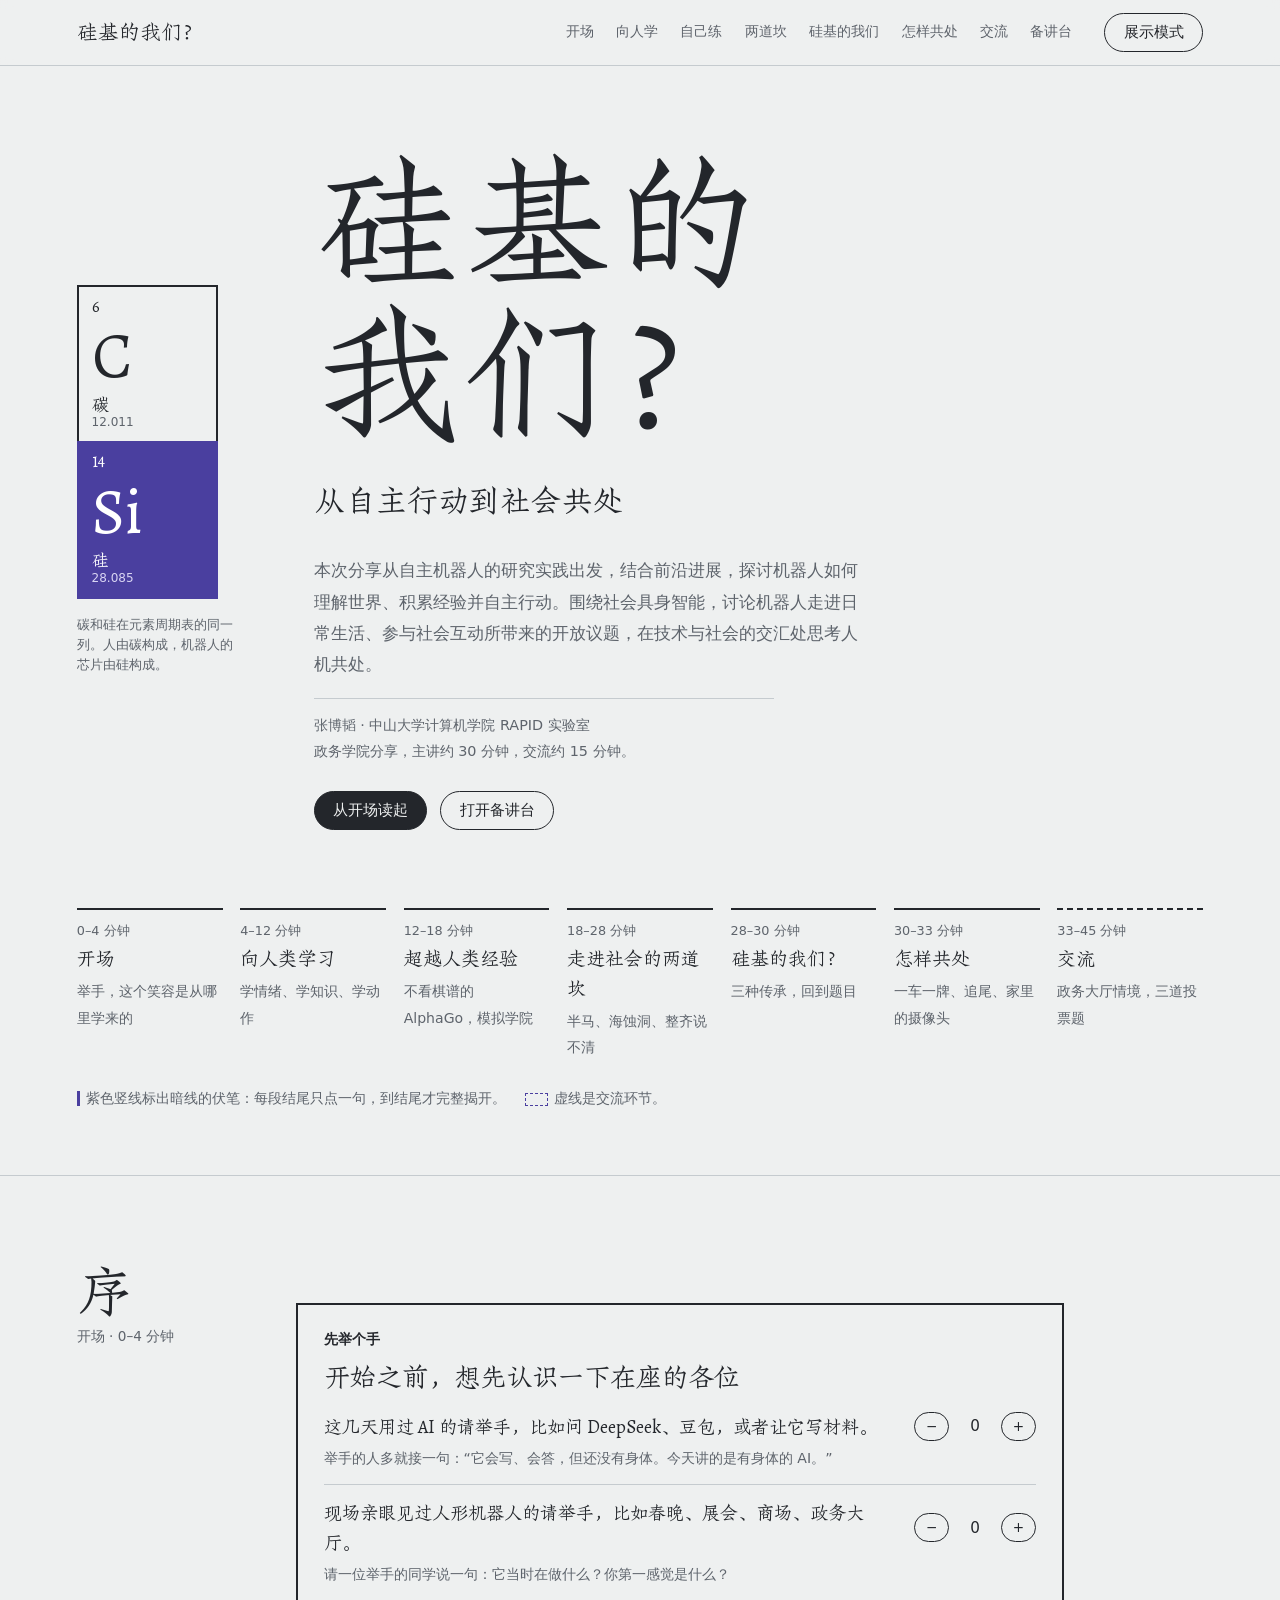
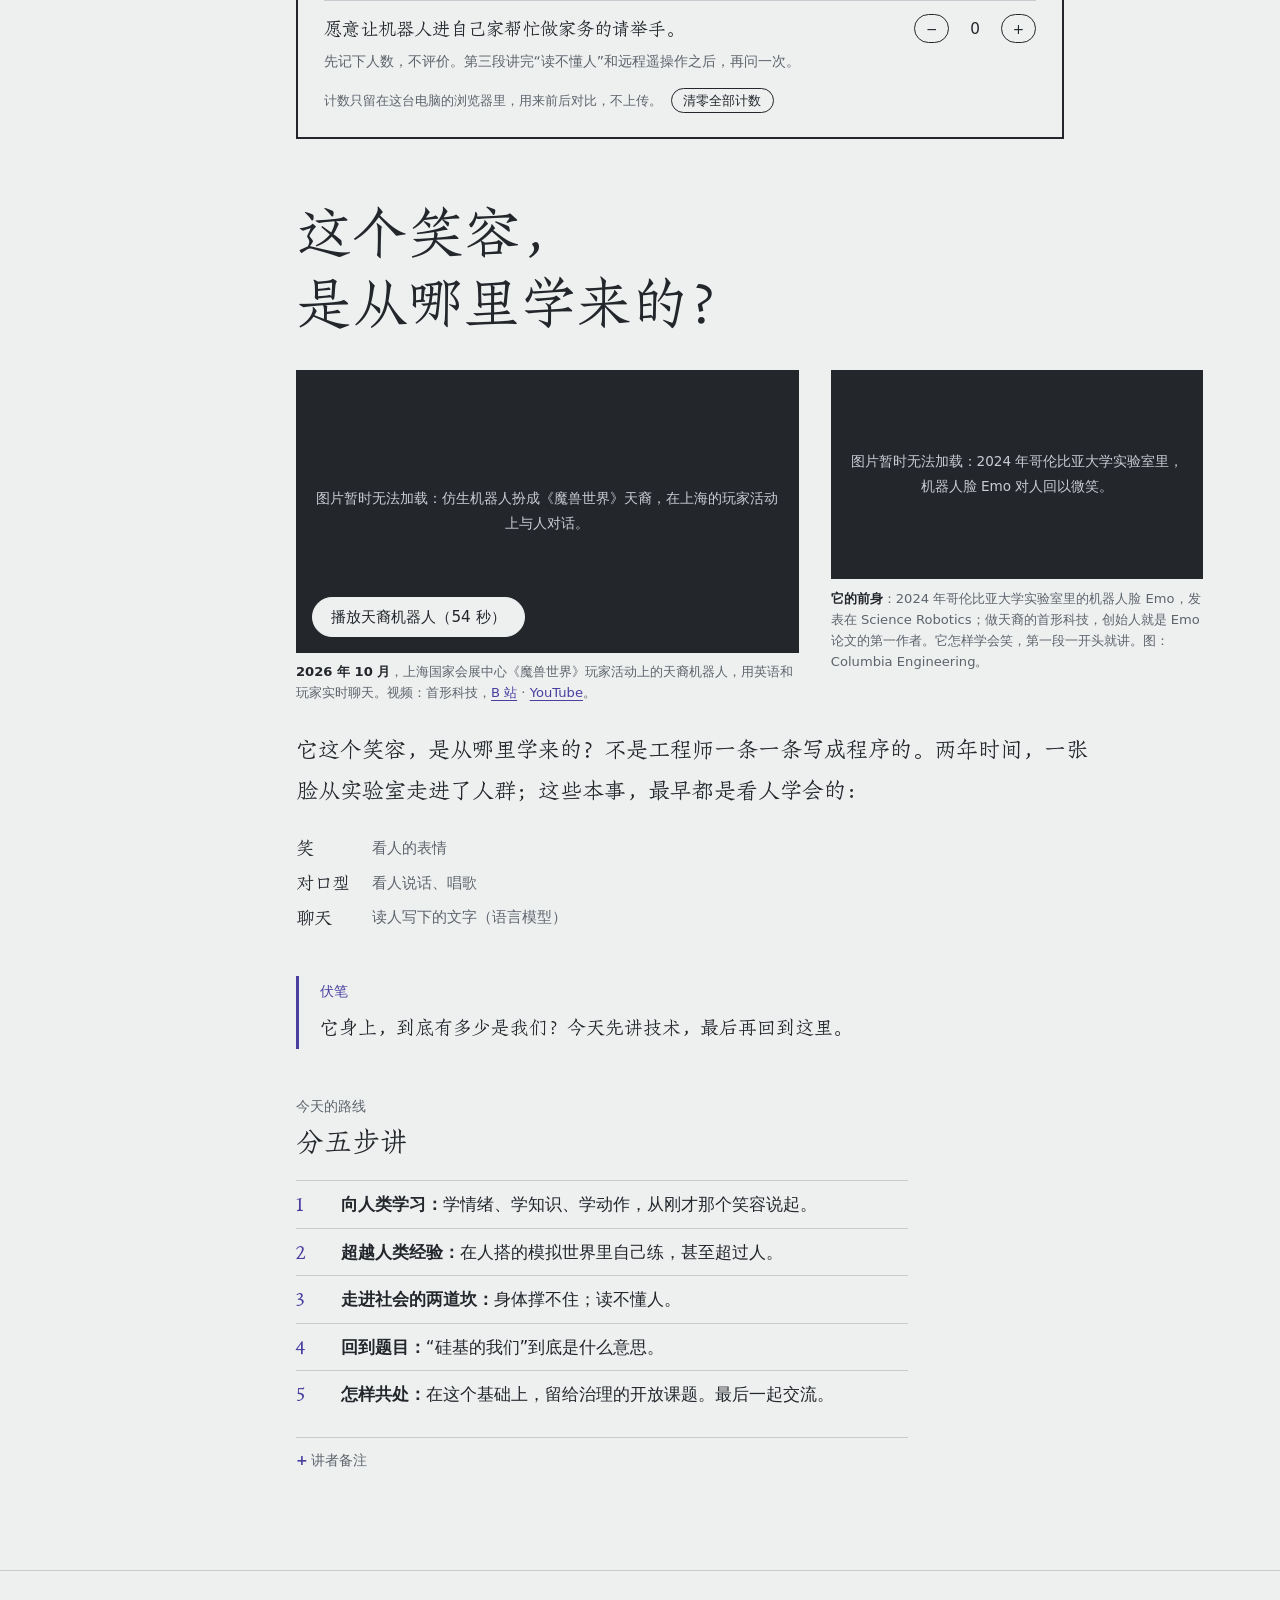
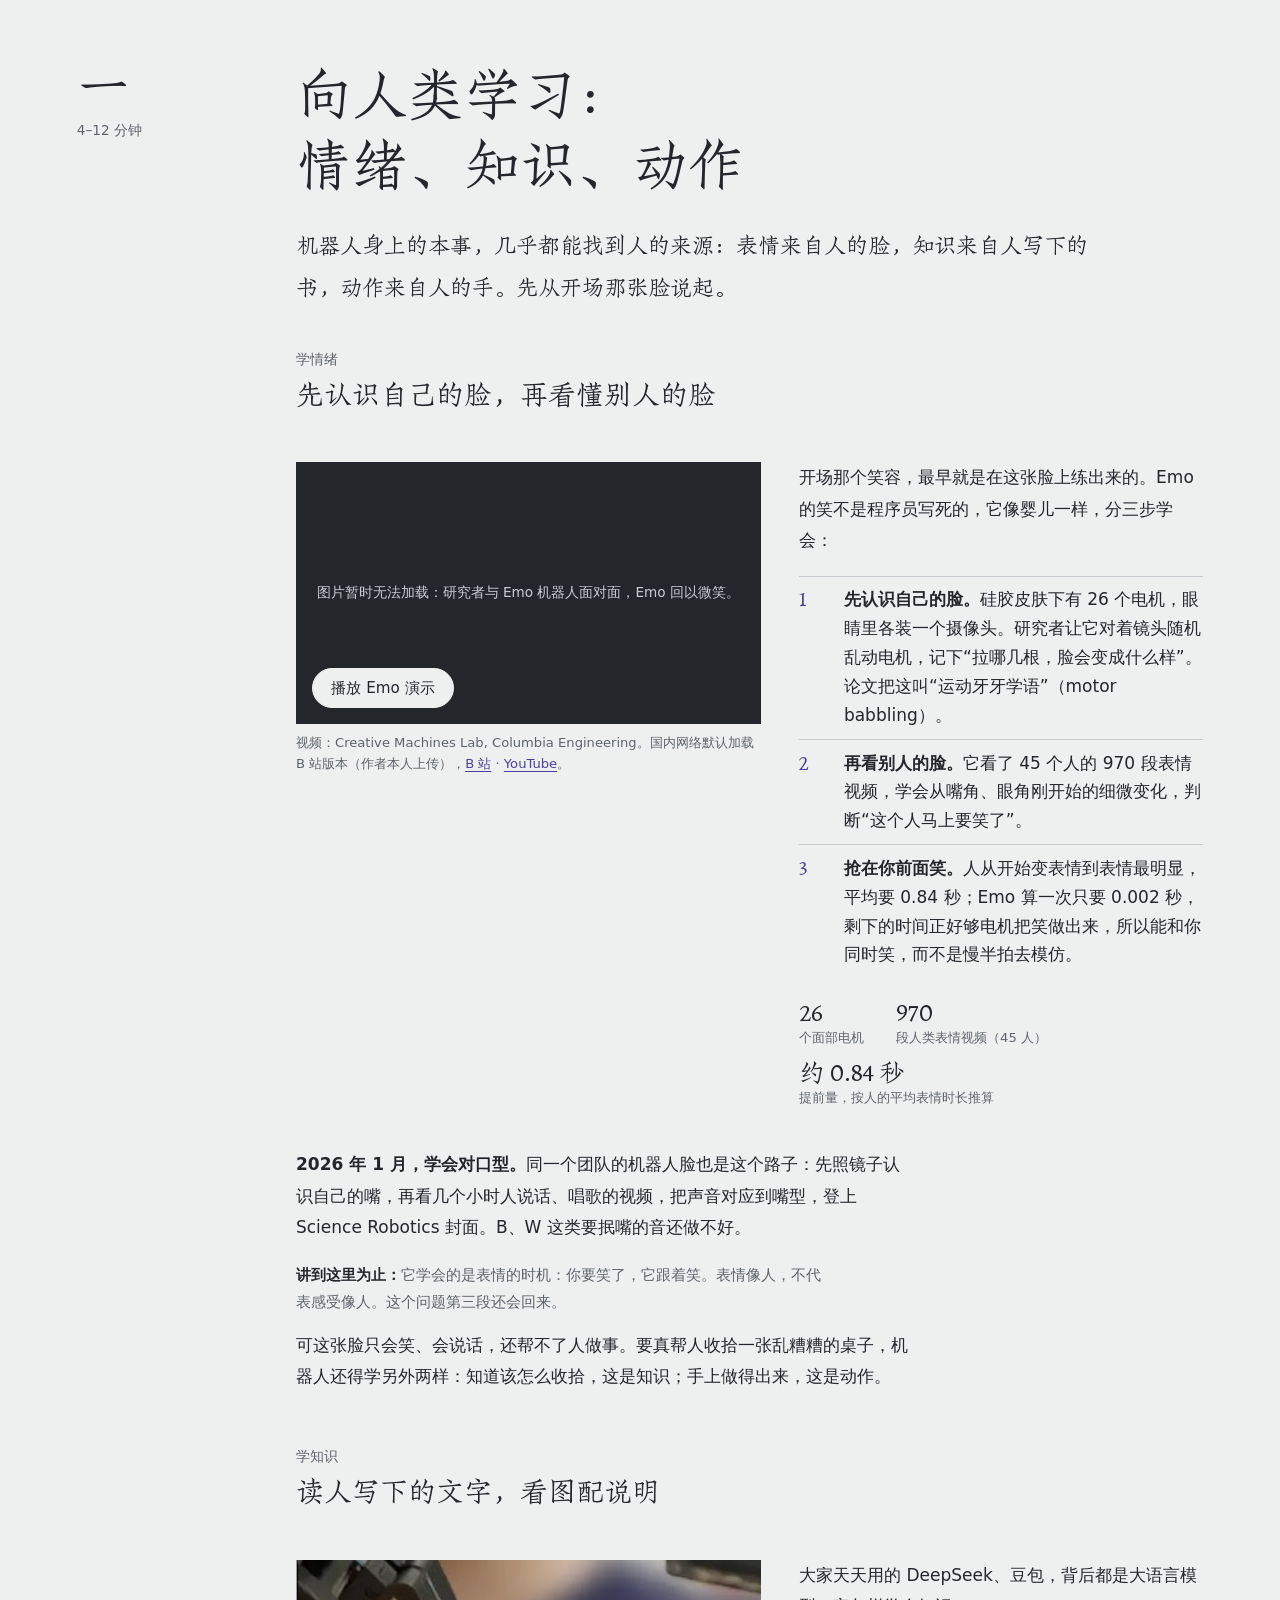
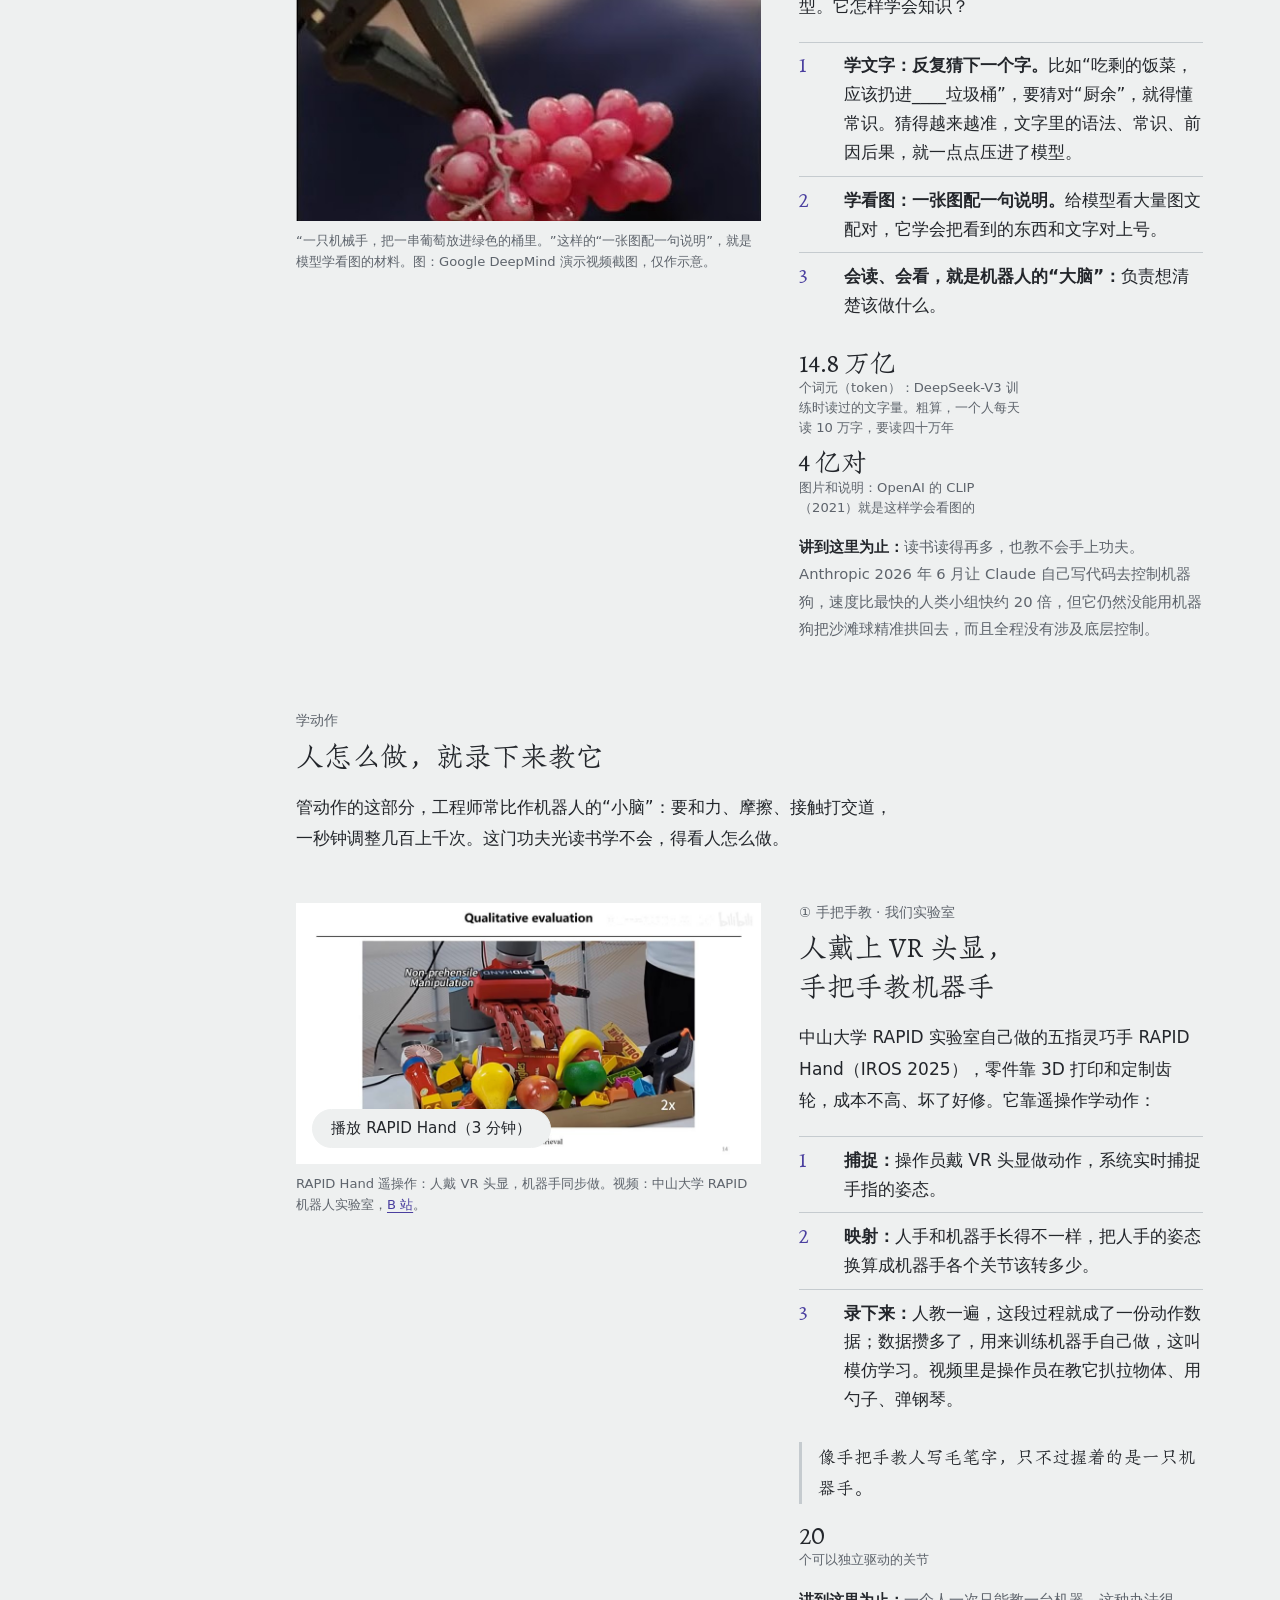
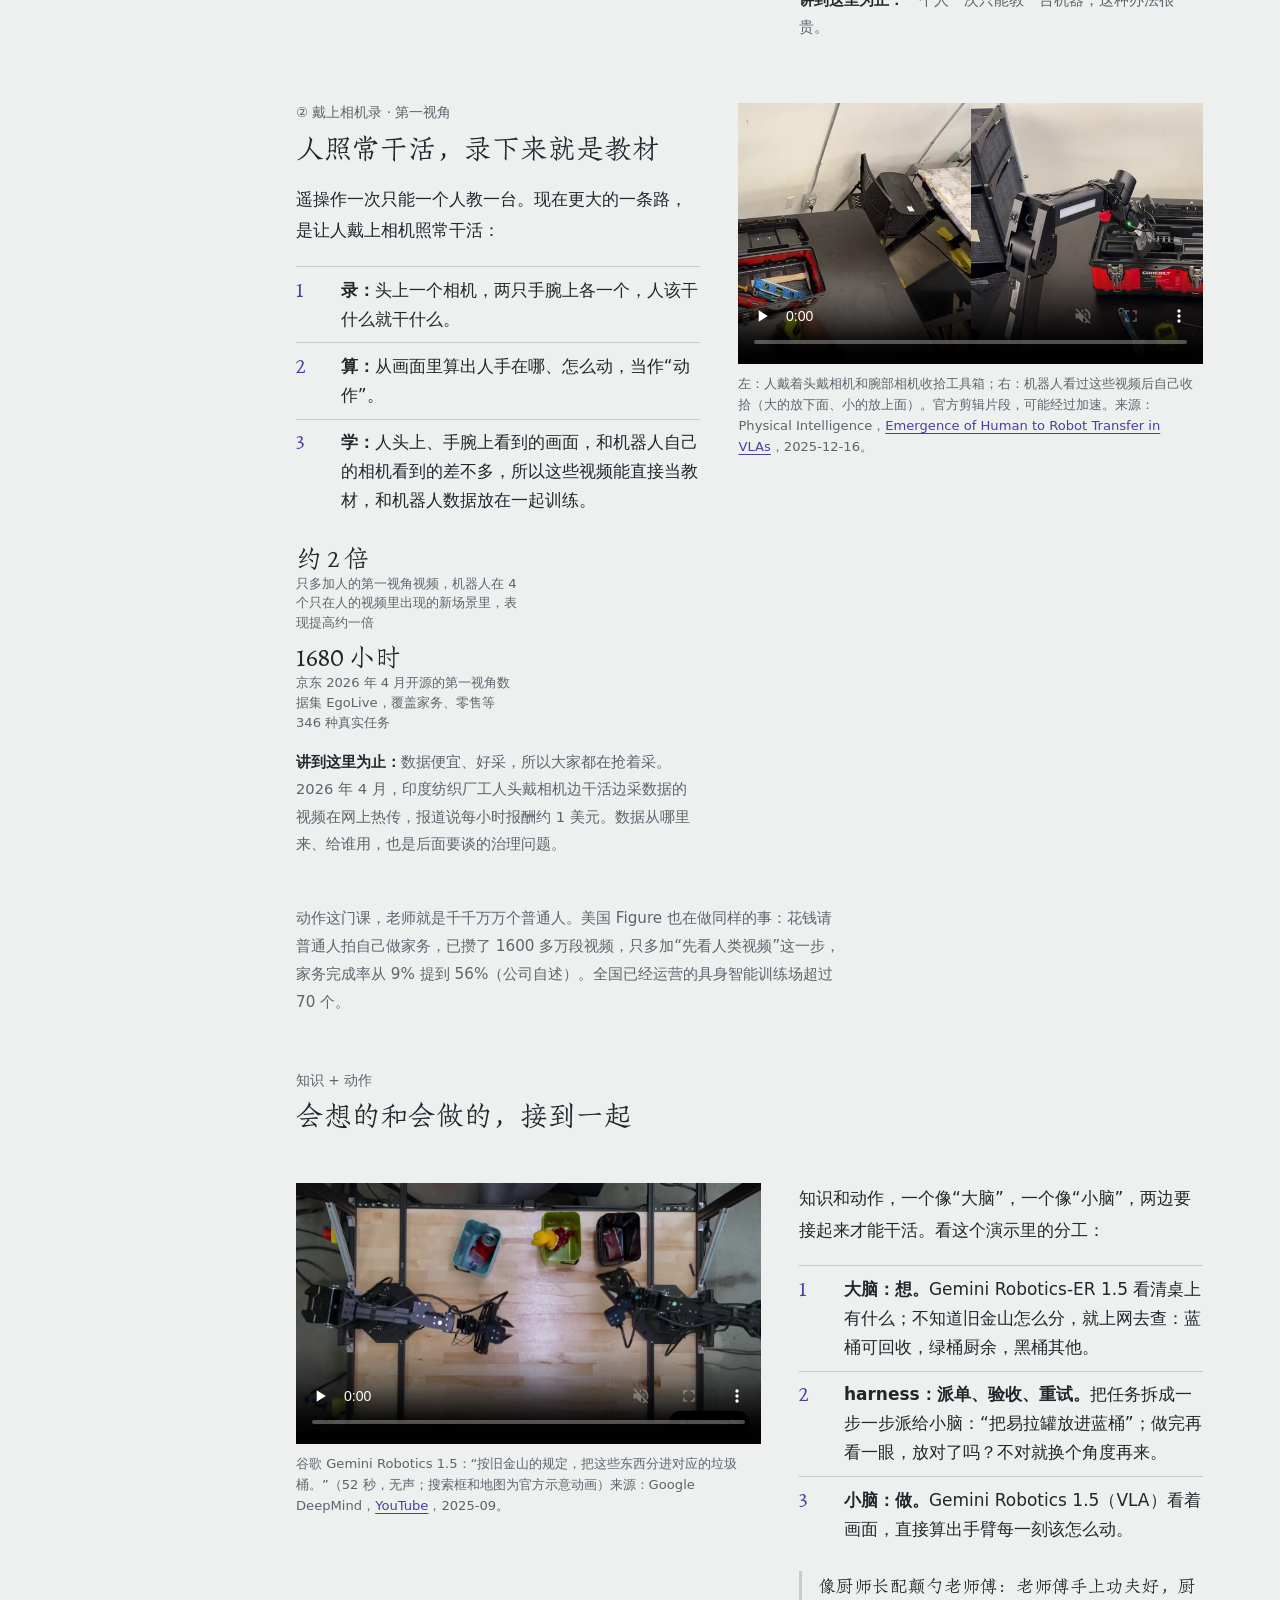
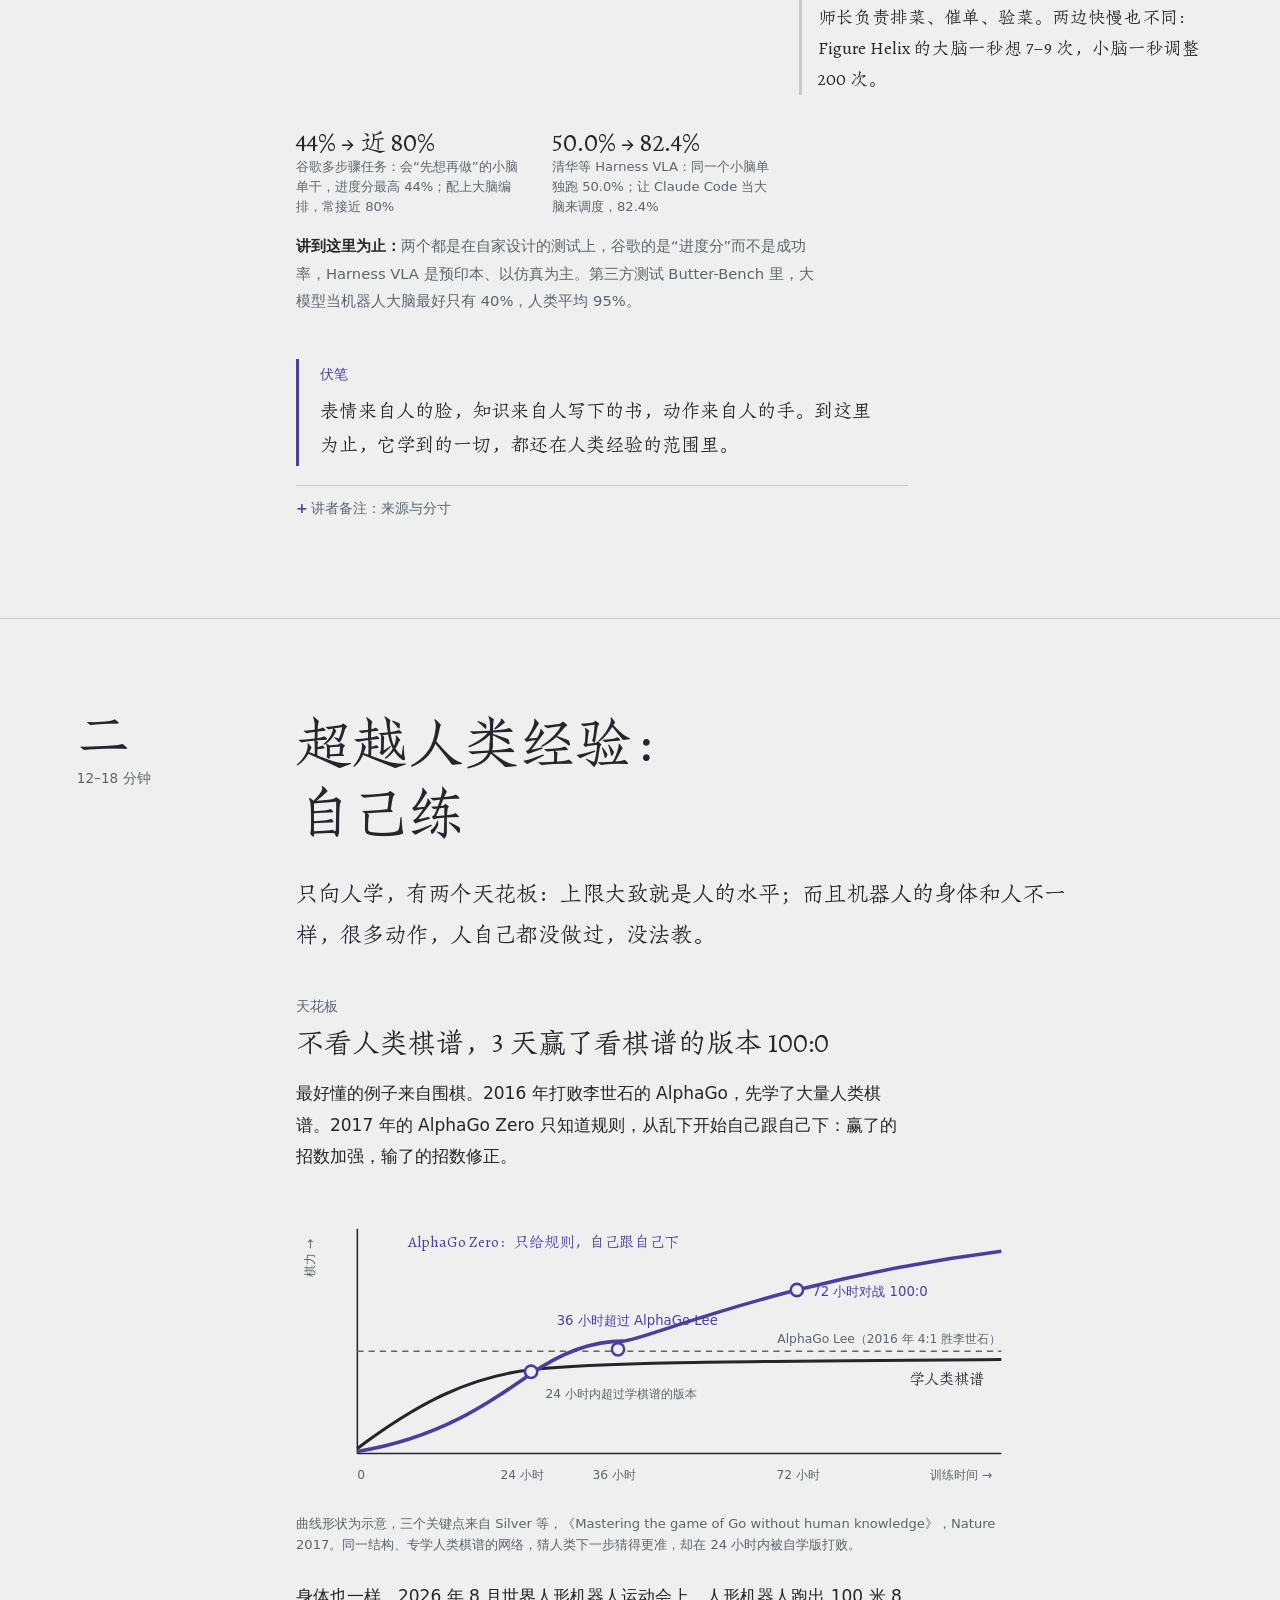
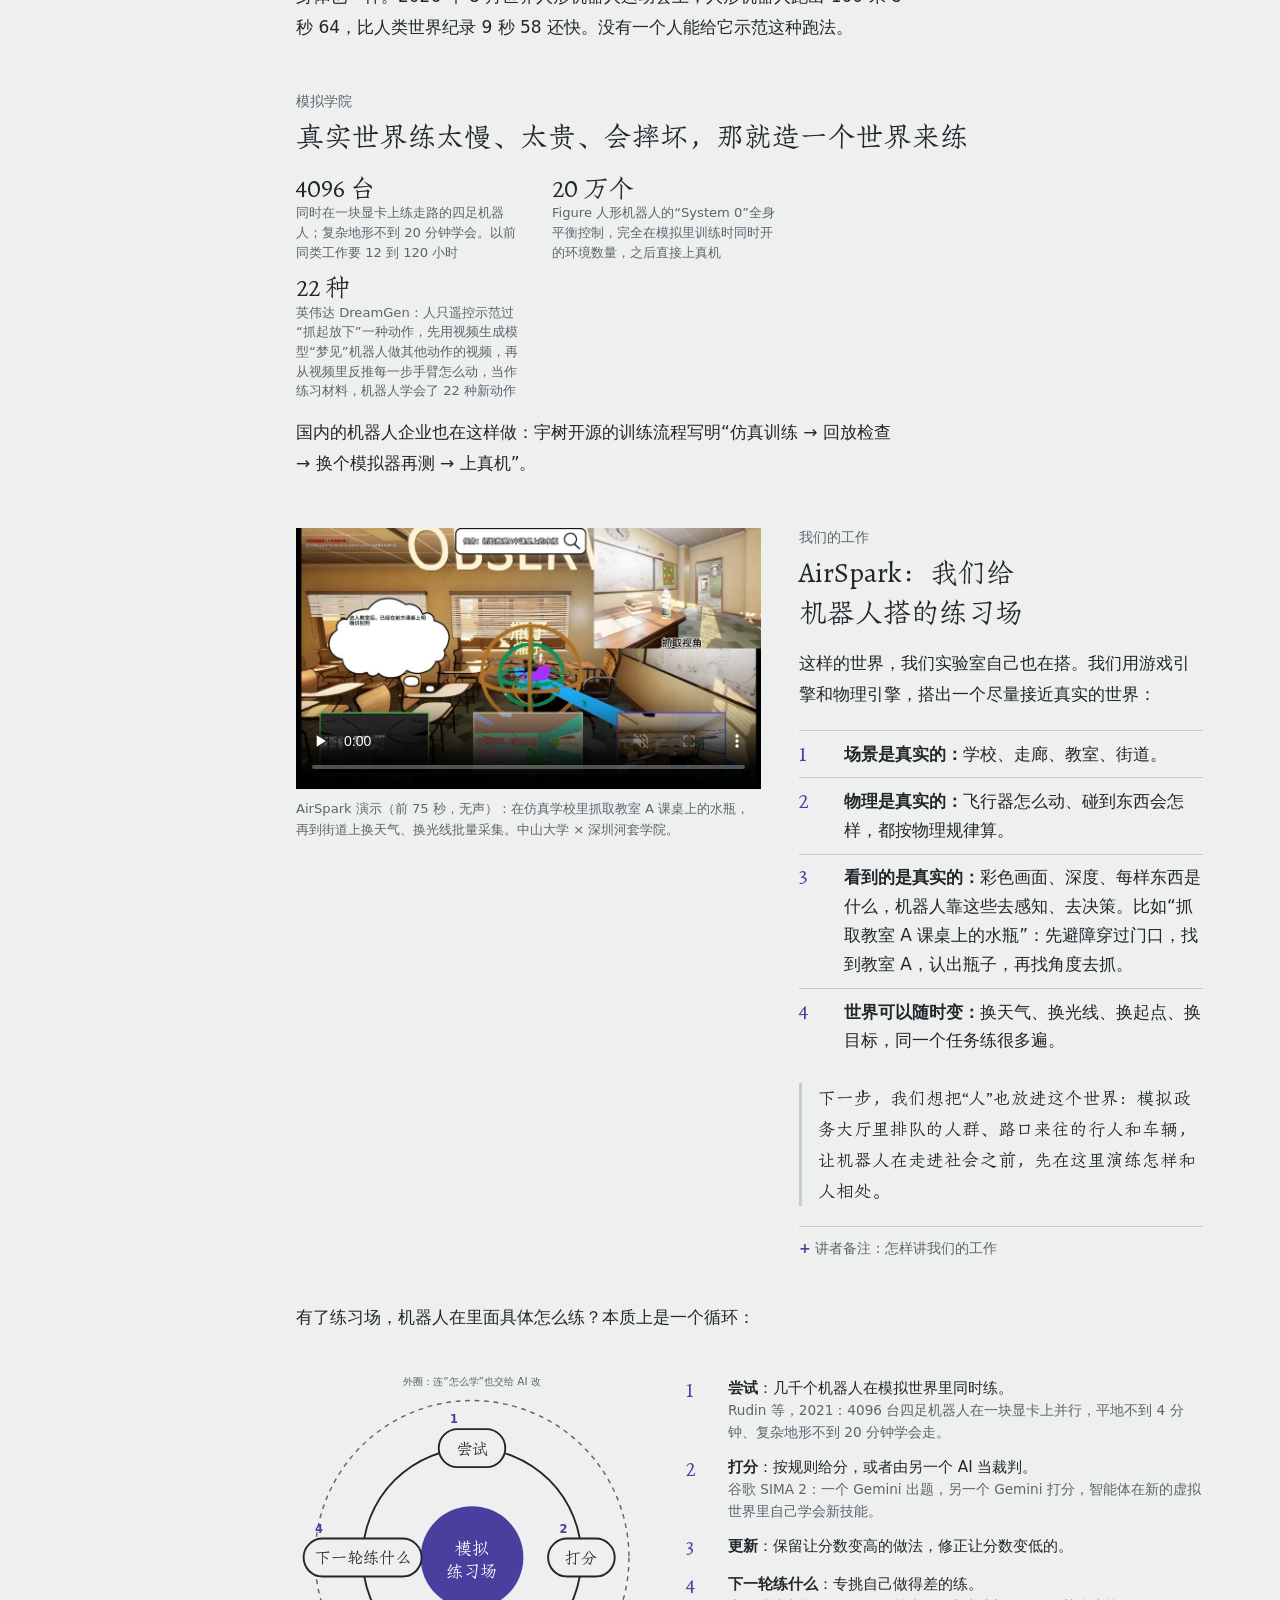
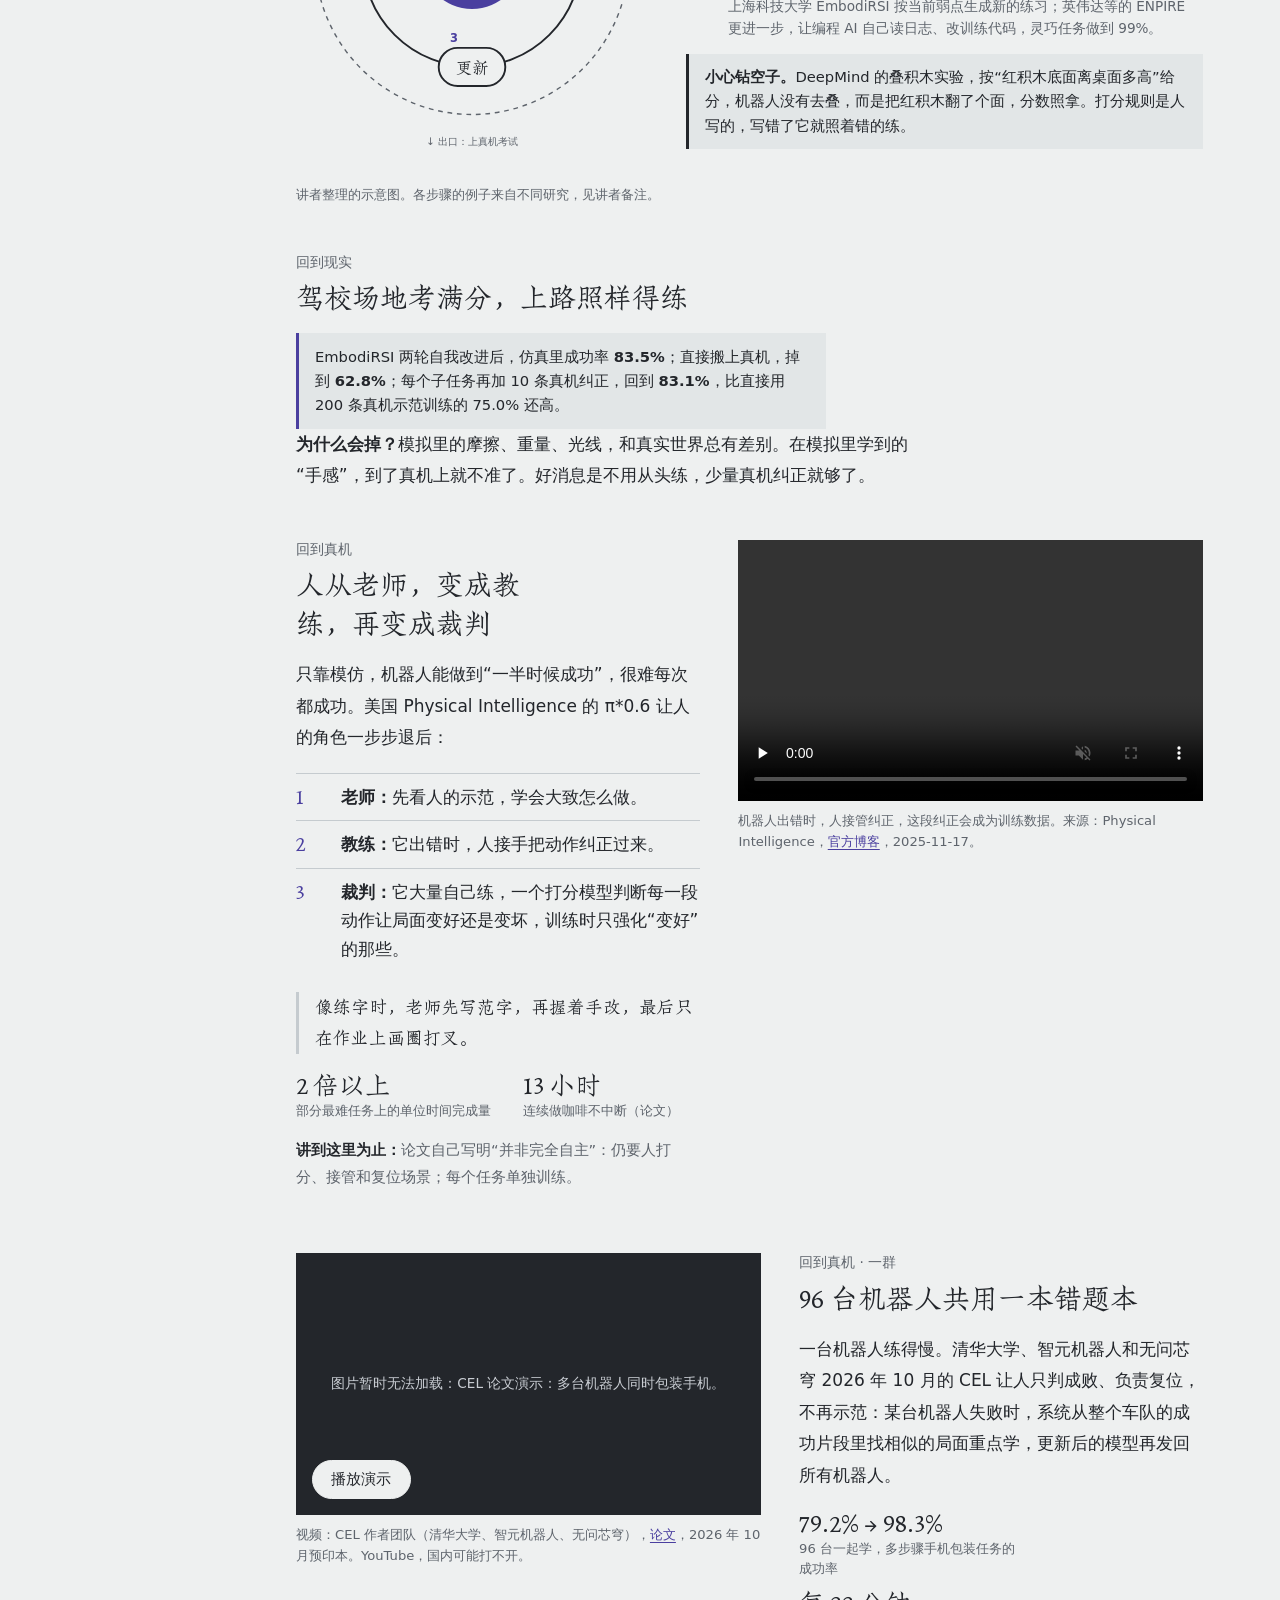
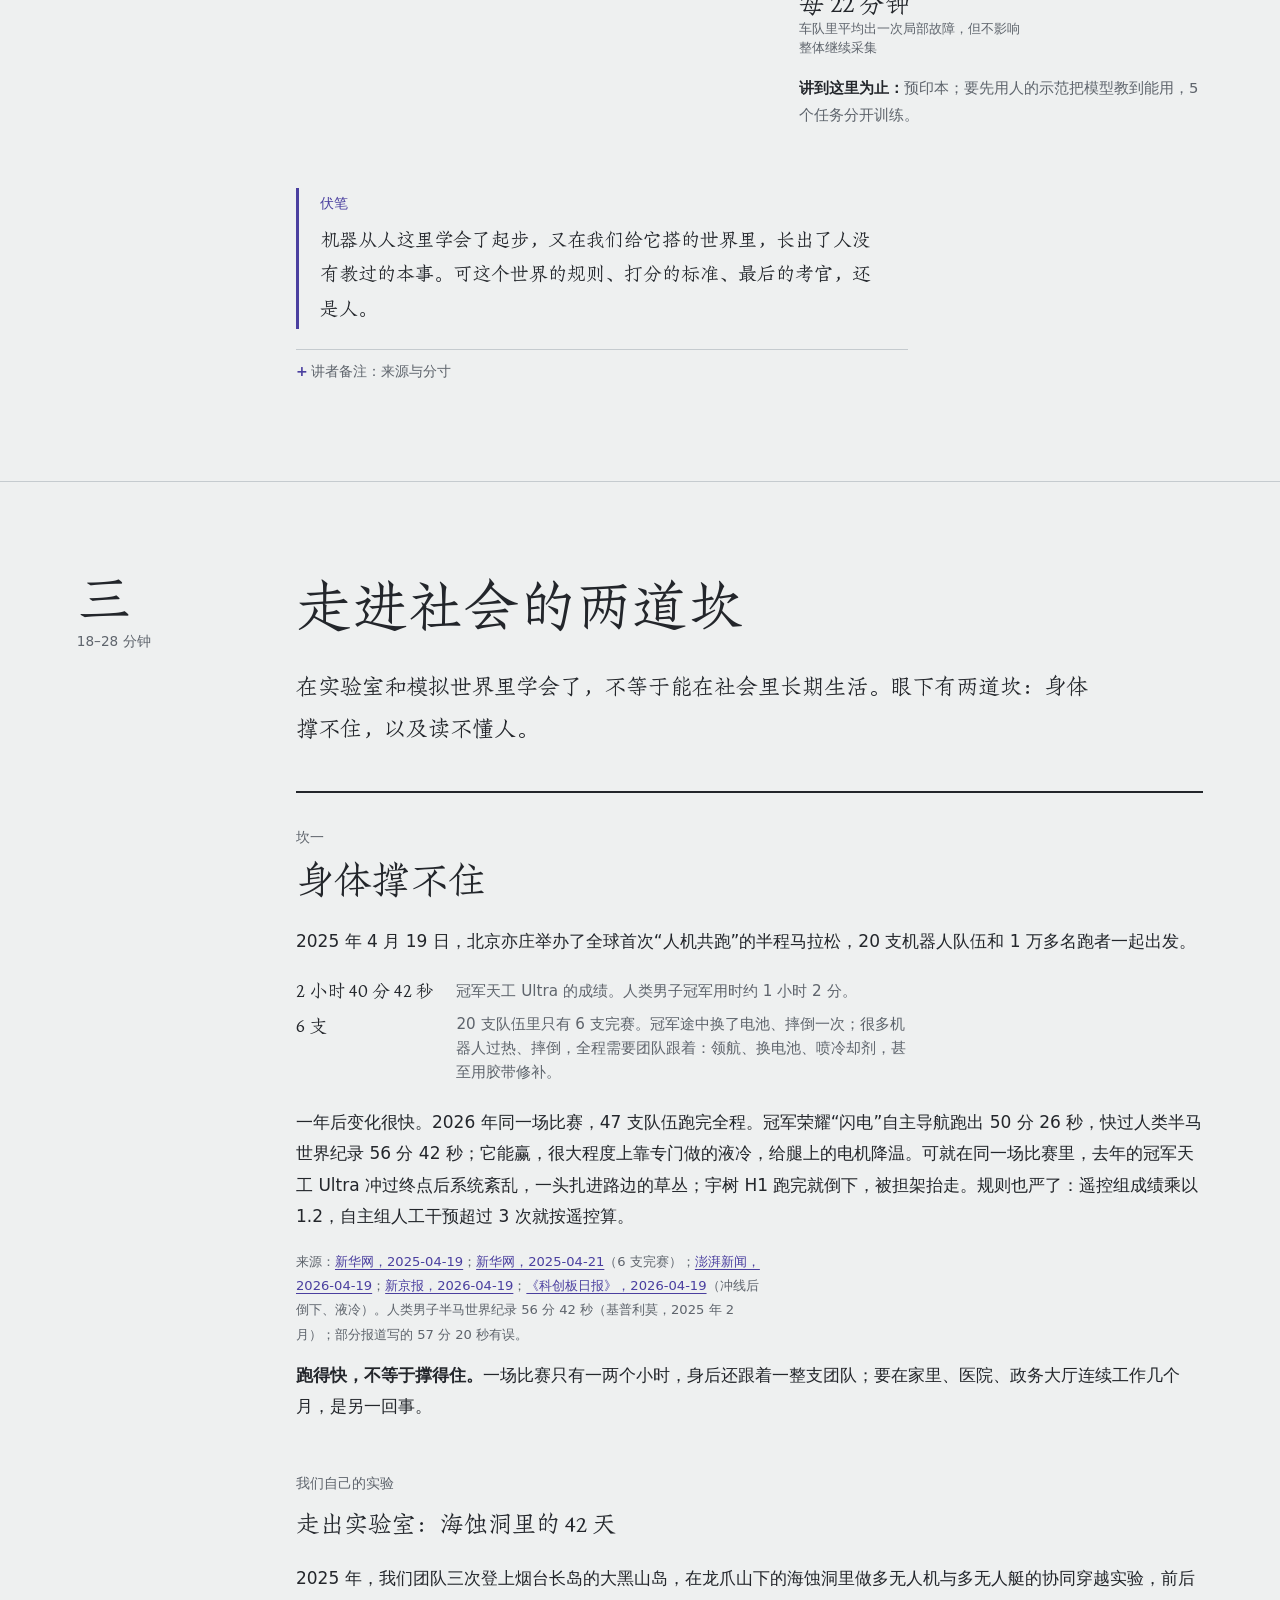
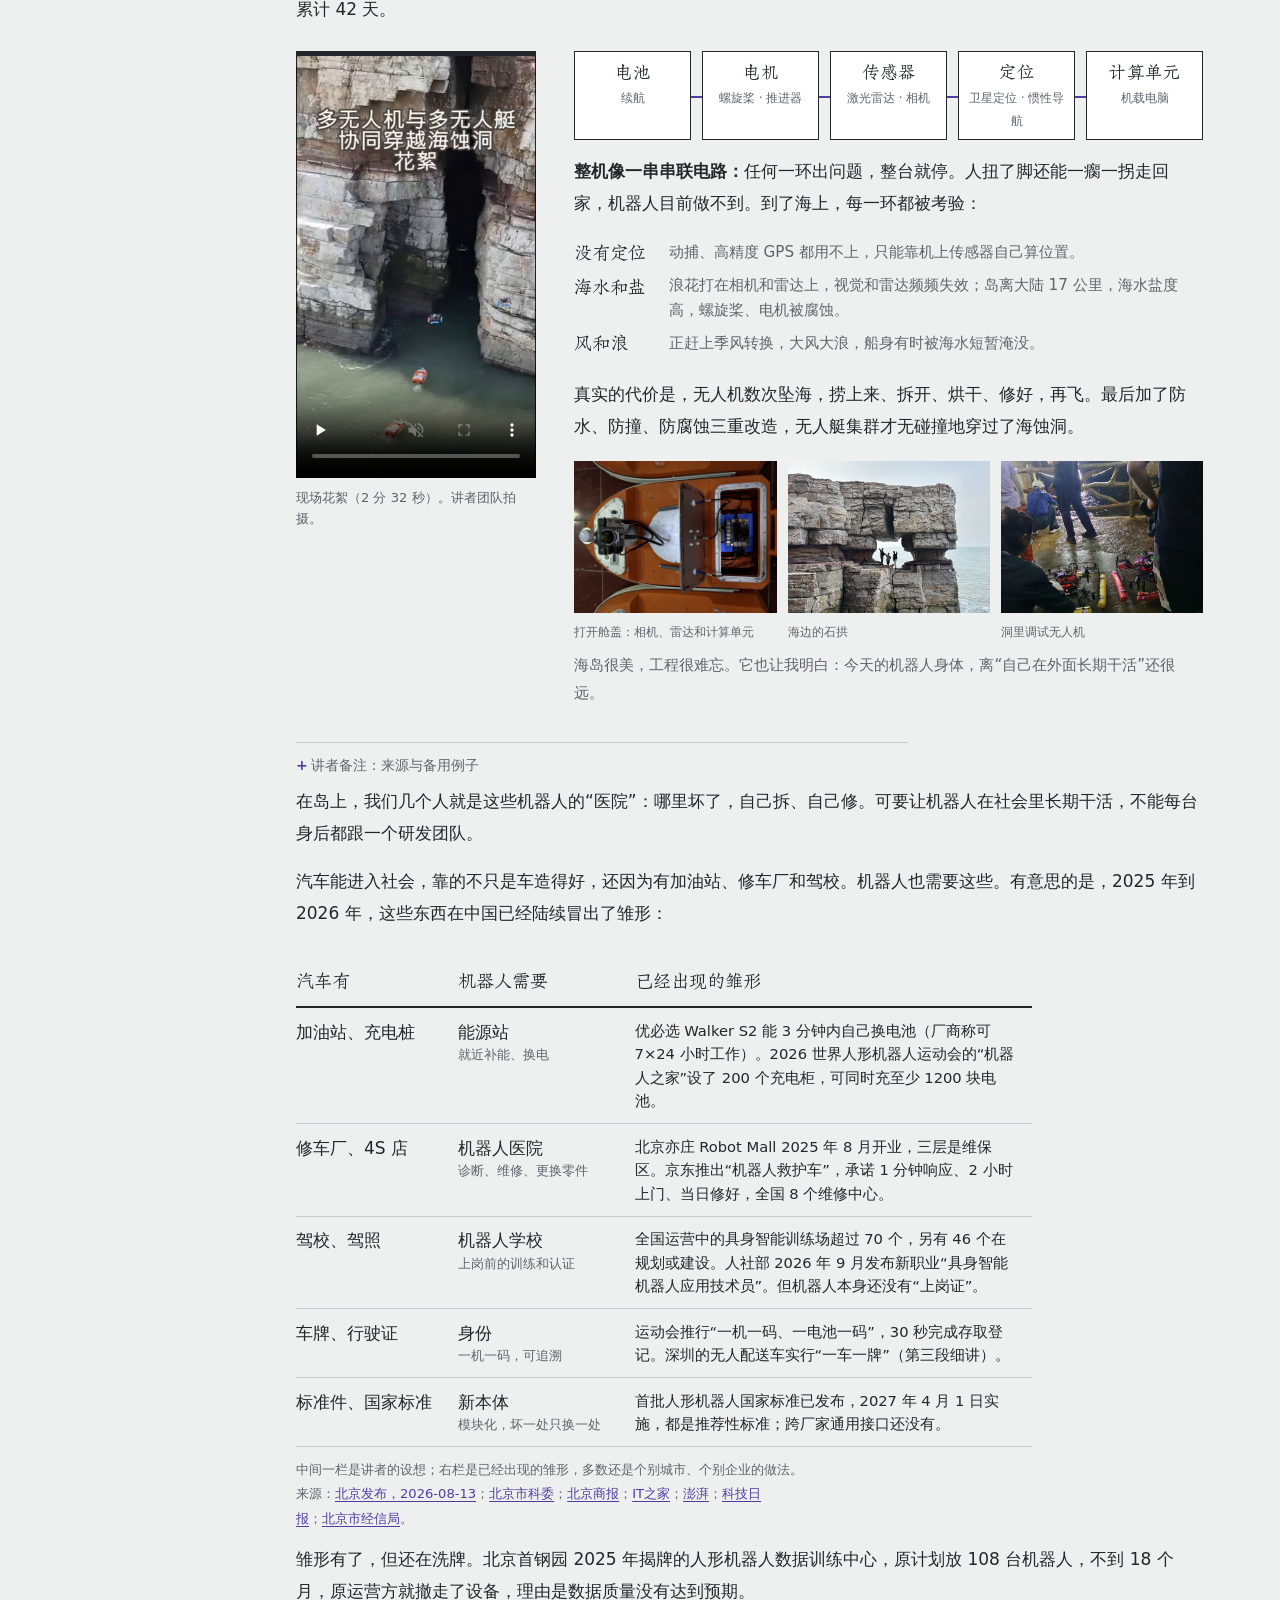
==== commit 22cf4bb4: "Reveal the title before governance; part one demos: LLM basics, egocentric human video, Gemini brain" ====
--- a/index.html
+++ b/index.html
@@ -15,7 +15,7 @@
 <header class="masthead">
   <a class="brand" href="#home">硅基的我们？</a>
   <nav aria-label="分享段落">
-    <a href="#opening">开场</a><a href="#learn">向人学</a><a href="#beyond">自己练</a><a href="#society">两道坎</a><a href="#governance">治理</a><a href="#closing">结尾</a><a href="#discussion">交流</a><a href="#studio">备讲台</a>
+    <a href="#opening">开场</a><a href="#learn">向人学</a><a href="#beyond">自己练</a><a href="#society">两道坎</a><a href="#closing">硅基的我们</a><a href="#governance">怎样共处</a><a href="#discussion">交流</a><a href="#studio">备讲台</a>
   </nav>
   <button id="present" type="button" aria-pressed="false">展示模式</button>
 </header>
@@ -40,12 +40,12 @@
   <h2 id="route-title" class="visually-hidden">分享路线</h2>
   <ol>
     <li><a href="#opening"><span class="t">0–4 分钟</span><b>开场</b><span>举手，这个笑容是从哪里学来的</span></a></li>
-    <li><a href="#learn"><span class="t">4–11 分钟</span><b>向人类学习</b><span>学情绪、学知识、学动作</span></a></li>
-    <li><a href="#beyond"><span class="t">11–18 分钟</span><b>超越人类经验</b><span>不看棋谱的 AlphaGo，模拟学院</span></a></li>
-    <li><a href="#society"><span class="t">18–27 分钟</span><b>走进社会的两道坎</b><span>半马、海蚀洞、整齐说不清</span></a></li>
-    <li><a href="#governance"><span class="t">27–30 分钟</span><b>治理的开放课题</b><span>一车一牌、追尾、家里的摄像头</span></a></li>
-    <li><a href="#closing"><span class="t">30–32 分钟</span><b>结尾</b><span>三种传承，硅基的我们？</span></a></li>
-    <li class="talk"><a href="#discussion"><span class="t">32–45 分钟</span><b>交流</b><span>政务大厅情境，三道投票题</span></a></li>
+    <li><a href="#learn"><span class="t">4–12 分钟</span><b>向人类学习</b><span>学情绪、学知识、学动作</span></a></li>
+    <li><a href="#beyond"><span class="t">12–18 分钟</span><b>超越人类经验</b><span>不看棋谱的 AlphaGo，模拟学院</span></a></li>
+    <li><a href="#society"><span class="t">18–28 分钟</span><b>走进社会的两道坎</b><span>半马、海蚀洞、整齐说不清</span></a></li>
+    <li><a href="#closing"><span class="t">28–30 分钟</span><b>硅基的我们？</b><span>三种传承，回到题目</span></a></li>
+    <li><a href="#governance"><span class="t">30–33 分钟</span><b>怎样共处</b><span>一车一牌、追尾、家里的摄像头</span></a></li>
+    <li class="talk"><a href="#discussion"><span class="t">33–45 分钟</span><b>交流</b><span>政务大厅情境，三道投票题</span></a></li>
   </ol>
   <p class="legend"><i></i>紫色竖线标出暗线的伏笔：每段结尾只点一句，到结尾才完整揭开。<i class="dash"></i>虚线是交流环节。</p>
 </section>
@@ -84,19 +84,20 @@
     </dl>
     <div class="undertone"><span class="kicker">伏笔</span><p>它身上，到底有多少是我们？今天先讲技术，最后再回到这里。</p></div>
 
-    <h3 style="margin-top:3rem"><span class="kicker">今天的路线</span>分四步讲</h3>
+    <h3 style="margin-top:3rem"><span class="kicker">今天的路线</span>分五步讲</h3>
     <ol class="how">
       <li><span><b>向人类学习：</b>学情绪、学知识、学动作，从刚才那个笑容说起。</span></li>
       <li><span><b>超越人类经验：</b>在人搭的模拟世界里自己练，甚至超过人。</span></li>
       <li><span><b>走进社会的两道坎：</b>身体撑不住；读不懂人。</span></li>
-      <li><span><b>治理的开放课题：</b>技术解决不了的那一半。最后回到题目，再一起交流。</span></li>
+      <li><span><b>回到题目：</b>“硅基的我们”到底是什么意思。</span></li>
+      <li><span><b>怎样共处：</b>在这个基础上，留给治理的开放课题。最后一起交流。</span></li>
     </ol>
-    <details class="note"><summary>讲者备注</summary><div><p>节奏：举手约 1 分钟；天裔视频放前 20 秒，配右边的 Emo 图讲“两年，从实验室到人群”约 1 分 30 秒；路线约 30 秒。</p><p>这一页只做一件事：问出“这个笑容从哪里来”，给一句短答案“看人学来的”，再留下全场的问题。不拿知识、动作、情绪去套这张脸（脸本来就不会递水），结构交给路线，原理交给第一段第一页“学情绪”。这一部分也不讲个人经历。想提是谁做的，只说一句：“做这张脸的，是 Emo 论文的第一作者，他后来在上海创办了首形科技。”</p><p>开场不讲 DNA、文化和硅基的对比。完整的三种传承放到结尾，等听众听完技术、社会和治理，再揭开题目的意思。</p><p>“魔兽合作”目前只是首形一方的说法，台上讲成“在暴雪和网易办的魔兽活动上展出，游戏总监公开称赞：‘那个天裔机器人，实在太厉害了。’”。天裔的对话具体用了哪个模型，官方没有公开，所以只说“这类聊天能力来自语言模型”。</p><p>来源：<a href="https://www.ign.com.cn/world-of-warcraft-game/63630/mo-shou-shi-jie-kai-fa-zhe-fang-tan-wu-xian-bu-shi-huai-jiu-fu-20" target="_blank" rel="noopener noreferrer">IGN 中国访谈</a> · <a href="https://www.science.org/doi/10.1126/scirobotics.adi4724" target="_blank" rel="noopener noreferrer">Emo 论文</a> · <a href="http://yuhang-hu.com/" target="_blank" rel="noopener noreferrer">作者主页</a>。</p></div></details>
+    <details class="note"><summary>讲者备注</summary><div><p>节奏：举手约 1 分钟；天裔视频放前 20 秒，配右边的 Emo 图讲“两年，从实验室到人群”约 1 分 30 秒；五步路线约 45 秒：前三步讲机器人，后两步回到人。</p><p>这一页只做一件事：问出“这个笑容从哪里来”，给一句短答案“看人学来的”，再留下全场的问题。不拿知识、动作、情绪去套这张脸（脸本来就不会递水），结构交给路线，原理交给第一段第一页“学情绪”。这一部分也不讲个人经历。想提是谁做的，只说一句：“做这张脸的，是 Emo 论文的第一作者，他后来在上海创办了首形科技。”</p><p>开场不讲 DNA、文化和硅基的对比。完整的三种传承放到结尾，等听众听完技术、社会和治理，再揭开题目的意思。</p><p>“魔兽合作”目前只是首形一方的说法，台上讲成“在暴雪和网易办的魔兽活动上展出，游戏总监公开称赞：‘那个天裔机器人，实在太厉害了。’”。天裔的对话具体用了哪个模型，官方没有公开，所以只说“这类聊天能力来自语言模型”。</p><p>来源：<a href="https://www.ign.com.cn/world-of-warcraft-game/63630/mo-shou-shi-jie-kai-fa-zhe-fang-tan-wu-xian-bu-shi-huai-jiu-fu-20" target="_blank" rel="noopener noreferrer">IGN 中国访谈</a> · <a href="https://www.science.org/doi/10.1126/scirobotics.adi4724" target="_blank" rel="noopener noreferrer">Emo 论文</a> · <a href="http://yuhang-hu.com/" target="_blank" rel="noopener noreferrer">作者主页</a>。</p></div></details>
   </div>
 </section>
 
 <section id="learn" class="part" aria-labelledby="learn-title">
-  <div class="rail"><span class="numeral" aria-hidden="true">一</span><span class="time">4–11 分钟</span></div>
+  <div class="rail"><span class="numeral" aria-hidden="true">一</span><span class="time">4–12 分钟</span></div>
   <div class="content">
     <h2 id="learn-title">向人类学习：<br>情绪、知识、动作</h2>
     <p class="lead">机器人身上的本事，几乎都能找到人的来源：表情来自人的脸，知识来自人写下的书，动作来自人的手。先从开场那张脸说起。</p>
@@ -123,20 +124,25 @@
 
 
 
-    <h3 style="margin-top:3.4rem"><span class="kicker">学知识</span>读过人类写下的东西，想清楚做什么</h3>
+    <h3 style="margin-top:3.4rem"><span class="kicker">学知识</span>读人写下的文字，看图配说明</h3>
     <div class="demo">
       <figure>
-        <a class="frame" href="https://deepmind.google/blog/gemini-robotics-15-brings-ai-agents-into-the-physical-world/" target="_blank" rel="noopener noreferrer"><img loading="lazy" src="https://lh3.googleusercontent.com/gWwpRQKqcoVvkXtc-b2pdCCMu82CgDbQB7U6nCGFSKWF9R1AsgLukMkBXW4Ft55LiuLW5W0M9grV6nFlsyNDSj1qK7nuSRBYk4_NZrUzETEYaWgh=w1440-h810-n-nu" alt="Gemini Robotics 1.5 官方发布图"></a>
-        <figcaption>图：Google DeepMind。点击打开官方介绍和演示视频。</figcaption>
-      </figure>
-      <div>
-        <p>像 DeepSeek、Claude 这样的大模型，读过人类几千年写下的大量文字。原理说起来很简单：拿海量文字反复练“猜下一个字”，要猜得准，就得懂语法、常识和前因后果，文字里的知识就被一点点压进了模型。所以它知道“厨余”和“可回收”的区别，也会把一件事拆成几步。给机器人用的这类模型，工程师常叫它机器人的“大脑”，负责想清楚做什么。谷歌专门做了一个，叫 Gemini Robotics-ER，它的举例是：“按我所在地的规定，把这些东西分进厨余、可回收和其他垃圾桶”。它先上网查当地规则，看清眼前的物品，再把每一步交给负责动作的部分去做。</p>
-        <p class="analog">像新员工先用手机查本市的垃圾分类指南，再动手分。</p>
+        <div class="frame"><img loading="lazy" src="media/learn-grapes.jpg" alt="机械手把一串葡萄放进绿色的桶"></div>
+        <figcaption>“一只机械手，把一串葡萄放进绿色的桶里。”这样的“一张图配一句说明”，就是模型学看图的材料。图：Google DeepMind 演示视频截图，仅作示意。</figcaption>
+      </figure>
+      <div>
+        <p>大家天天用的 DeepSeek、豆包，背后都是大语言模型。它怎样学会知识？</p>
+        <ol class="how">
+          <li><span><b>学文字：反复猜下一个字。</b>比如“吃剩的饭菜，应该扔进____垃圾桶”，要猜对“厨余”，就得懂常识。猜得越来越准，文字里的语法、常识、前因后果，就一点点压进了模型。</span></li>
+          <li><span><b>学看图：一张图配一句说明。</b>给模型看大量图文配对，它学会把看到的东西和文字对上号。</span></li>
+          <li><span><b>会读、会看，就是机器人的“大脑”：</b>负责想清楚该做什么。</span></li>
+        </ol>
+        <div class="numbers"><div><b>14.8 万亿</b><span>个词元（token）：DeepSeek-V3 训练时读过的文字量。粗算，一个人每天读 10 万字，要读四十万年</span></div><div><b>4 亿对</b><span>图片和说明：OpenAI 的 CLIP（2021）就是这样学会看图的</span></div></div>
         <p class="limit">读书读得再多，也教不会手上功夫。Anthropic 2026 年 6 月让 Claude 自己写代码去控制机器狗，速度比最快的人类小组快约 20 倍，但它仍然没能用机器狗把沙滩球精准拱回去，而且全程没有涉及底层控制。</p>
       </div>
     </div>
 
-    <h3 style="margin-top:3.4rem"><span class="kicker">学动作</span>手上功夫，看人怎么做学来</h3>
+    <h3 style="margin-top:3.4rem"><span class="kicker">学动作</span>人怎么做，就录下来教它</h3>
     <p>管动作的这部分，工程师常比作机器人的“小脑”：要和力、摩擦、接触打交道，一秒钟调整几百上千次。这门功夫光读书学不会，得看人怎么做。</p>
     <div class="demo">
       <figure>
@@ -145,7 +151,7 @@
         <p class="media-status" role="status"></p>
       </figure>
       <div>
-        <h3><span class="kicker">我们实验室 · 教一只手</span>人戴上 VR 头显，手把手教机器手</h3>
+        <h3><span class="kicker">① 手把手教 · 我们实验室</span>人戴上 VR 头显，手把手教机器手</h3>
         <p>中山大学 RAPID 实验室自己做的五指灵巧手 RAPID Hand（IROS 2025），零件靠 3D 打印和定制齿轮，成本不高、坏了好修。它靠遥操作学动作：</p>
         <ol class="how">
           <li><span><b>捕捉：</b>操作员戴 VR 头显做动作，系统实时捕捉手指的姿态。</span></li>
@@ -160,34 +166,42 @@
 
     <div class="demo flip">
       <figure>
-        <div class="frame"><video controls muted playsinline preload="none" aria-label="Figure Helix 2.5 在没去过的家里整理、叠毛巾、铺床"><source src="https://videos.ctfassets.net/qx5k8y1u9drj/3o0Slich33yfh6rGIrnfjU/34a724da8c10868d0e403d9d52b85c13/3_Task_Overview_91726A.mp4" type="video/mp4"></video></div>
-        <figcaption>Helix 2.5 在 30 个没去过的家里做三项家务。视频约 24 MB，点击才加载。来源：Figure AI，<a href="https://www.figure.ai/news/helix-2-5-zero-shot-30-home-generalization" target="_blank" rel="noopener noreferrer">官方博客</a>，2026-09-17。</figcaption>
-        <p class="media-status" role="status"></p>
-      </figure>
-      <div>
-        <h3><span class="kicker">教动作 · 全身</span>先看一千多万段普通人做家务</h3>
-        <p>遥操作一次只能一个人教一台。美国公司 Figure 换了思路：花钱请普通人用手机拍自己干活。</p>
+        <div class="frame"><video controls muted playsinline preload="none" poster="media/ego-toolbox.jpg" aria-label="左：人戴头戴相机和腕部相机收拾工具箱；右：机器人看过人的视频后自己收拾"><source src="media/ego-toolbox.mp4" type="video/mp4"></video></div>
+        <figcaption>左：人戴着头戴相机和腕部相机收拾工具箱；右：机器人看过这些视频后自己收拾（大的放下面、小的放上面）。官方剪辑片段，可能经过加速。来源：Physical Intelligence，<a href="https://www.pi.website/research/human_to_robot" target="_blank" rel="noopener noreferrer">Emergence of Human to Robot Transfer in VLAs</a>，2025-12-16。</figcaption>
+        <p class="media-status" role="status"></p>
+      </figure>
+      <div>
+        <h3><span class="kicker">② 戴上相机录 · 第一视角</span>人照常干活，录下来就是教材</h3>
+        <p>遥操作一次只能一个人教一台。现在更大的一条路，是让人戴上相机照常干活：</p>
         <ol class="how">
-          <li><span><b>攒视频：</b>2026 年 8 月公布的 Index 项目，用户已上传超过 1600 万段视频，公司已付给拍摄者 1500 万美元。</span></li>
-          <li><span><b>先看再学：</b>模型先在这些视频上学“人是怎么动的”，再只用少量机器人数据学具体家务。</span></li>
-          <li><span><b>进陌生的家：</b>直接进 30 户从没去过的家，整理客厅、叠毛巾、铺床。</span></li>
-        </ol>
-        <p class="analog">先看遍许多人怎么收拾屋子，再去陌生人家里干活。</p>
-        <div class="numbers"><div><b>9% → 56%</b><span>其他条件全不变，只加“先看人类视频”这一步，整项家务完成率的变化</span></div></div>
-        <p class="limit">这是公司自述，没有同行评审；56% 意味着将近一半会失败。Figure 自己也写道，这不代表通用人形机器人已经解决。</p>
-      </div>
-    </div>
-
-    <p class="speaker" style="margin-top:2rem">国内也在大规模“教动作”：北京人形机器人创新中心的数据基地有 40 种构型、150 多台机器人，年产能 18 万小时数据；全国已经运营的具身智能训练场超过 70 个。</p>
+          <li><span><b>录：</b>头上一个相机，两只手腕上各一个，人该干什么就干什么。</span></li>
+          <li><span><b>算：</b>从画面里算出人手在哪、怎么动，当作“动作”。</span></li>
+          <li><span><b>学：</b>人头上、手腕上看到的画面，和机器人自己的相机看到的差不多，所以这些视频能直接当教材，和机器人数据放在一起训练。</span></li>
+        </ol>
+        <div class="numbers"><div><b>约 2 倍</b><span>只多加人的第一视角视频，机器人在 4 个只在人的视频里出现的新场景里，表现提高约一倍</span></div><div><b>1680 小时</b><span>京东 2026 年 4 月开源的第一视角数据集 EgoLive，覆盖家务、零售等 346 种真实任务</span></div></div>
+        <p class="limit">数据便宜、好采，所以大家都在抢着采。2026 年 4 月，印度纺织厂工人头戴相机边干活边采数据的视频在网上热传，报道说每小时报酬约 1 美元。数据从哪里来、给谁用，也是后面要谈的治理问题。</p>
+      </div>
+    </div>
+
+    <p class="speaker" style="margin-top:2rem">动作这门课，老师就是千千万万个普通人。美国 Figure 也在做同样的事：花钱请普通人拍自己做家务，已攒了 1600 多万段视频，只多加“先看人类视频”这一步，家务完成率从 9% 提到 56%（公司自述）。全国已经运营的具身智能训练场超过 70 个。</p>
 
     <h3 style="margin-top:3.4rem"><span class="kicker">知识 + 动作</span>会想的和会做的，接到一起</h3>
-    <p>刚才说的知识和动作，一个像“大脑”，一个像“小脑”：大脑想清楚做什么，一秒想几次就够；小脑管手上的功夫，一秒要调整几百上千次。两边要接起来才能干活。中间这一层，现在 AI 圈常叫它 harness（框架），像厨房里的出菜流程。</p>
-    <ol class="how">
-      <li><span><b>“大脑”看场景、拆步骤：</b>“先把杯子挪开，再擦桌面”。</span></li>
-      <li><span><b>harness 把每一步变成一次技能调用：</b>“抓杯子”交给“小脑”，“移到右边”交给普通控制程序。</span></li>
-      <li><span><b>“小脑”做完汇报，“大脑”检查：</b>没抓住就换个角度重试，成功的做法记下来，下次直接用。</span></li>
-    </ol>
-    <p class="analog">像厨师长配颠勺老师傅：老师傅手上功夫好，厨师长负责排菜、催单、验菜。</p>
+    <div class="demo">
+      <figure>
+        <div class="frame"><video controls muted playsinline preload="none" poster="media/gemini-agentic.jpg" aria-label="Gemini Robotics 1.5：按旧金山的规定把桌上的东西分进垃圾桶"><source src="media/gemini-agentic.mp4" type="video/mp4"></video></div>
+        <figcaption>谷歌 Gemini Robotics 1.5：“按旧金山的规定，把这些东西分进对应的垃圾桶。”（52 秒，无声；搜索框和地图为官方示意动画）来源：Google DeepMind，<a href="https://www.youtube.com/watch?v=AMRxbIO04kQ" target="_blank" rel="noopener noreferrer">YouTube</a>，2025-09。</figcaption>
+        <p class="media-status" role="status"></p>
+      </figure>
+      <div>
+        <p>知识和动作，一个像“大脑”，一个像“小脑”，两边要接起来才能干活。看这个演示里的分工：</p>
+        <ol class="how">
+          <li><span><b>大脑：想。</b>Gemini Robotics-ER 1.5 看清桌上有什么；不知道旧金山怎么分，就上网去查：蓝桶可回收，绿桶厨余，黑桶其他。</span></li>
+          <li><span><b>harness：派单、验收、重试。</b>把任务拆成一步一步派给小脑：“把易拉罐放进蓝桶”；做完再看一眼，放对了吗？不对就换个角度再来。</span></li>
+          <li><span><b>小脑：做。</b>Gemini Robotics 1.5（VLA）看着画面，直接算出手臂每一刻该怎么动。</span></li>
+        </ol>
+        <p class="analog">像厨师长配颠勺老师傅：老师傅手上功夫好，厨师长负责排菜、催单、验菜。两边快慢也不同：Figure Helix 的大脑一秒想 7–9 次，小脑一秒调整 200 次。</p>
+      </div>
+    </div>
     <div class="numbers">
       <div><b>44% → 近 80%</b><span>谷歌多步骤任务：会“先想再做”的小脑单干，进度分最高 44%；配上大脑编排，常接近 80%</span></div>
       <div><b>50.0% → 82.4%</b><span>清华等 Harness VLA：同一个小脑单独跑 50.0%；让 Claude Code 当大脑来调度，82.4%</span></div>
@@ -196,12 +210,12 @@
 
     <div class="undertone"><span class="kicker">伏笔</span><p>表情来自人的脸，知识来自人写下的书，动作来自人的手。到这里为止，它学到的一切，都还在人类经验的范围里。</p></div>
 
-    <details class="note"><summary>讲者备注：来源与分寸</summary><div><p>“harness”是 2026 年 AI 圈的常用词：Anthropic 把“Claude 及其 harness”称为大脑，把工具和沙箱称为手（<a href="https://www.anthropic.com/engineering/managed-agents" target="_blank" rel="noopener noreferrer">Anthropic 工程博客，2026-04-08</a>）；DeepSeek 的更新日志也针对“DeepSeek Harness”做了优化。“Harness VLA”是清华大学等的一篇预印本标题（<a href="https://arxiv.org/abs/2607.08448" target="_blank" rel="noopener noreferrer">arXiv 2607.08448</a>），不是行业通用术语：它把一个不再训练的 VLA 包装成可重试的“接触动作”工具，其余移动、松手交给普通控制，VLA 调用只占 15.8%–47.4%。LIBERO-Pro 上 Claude Code 调度 82.4%、Codex 调度 72.1%，同一个 VLA 单独 50.0%。</p><p>谷歌数据：<a href="https://arxiv.org/abs/2510.03342" target="_blank" rel="noopener noreferrer">Gemini Robotics 1.5 技术报告</a>第 5 节，8 个多步骤任务；“44%”是单干上限、“近 80%”是常见水平。ER 2（2026-07-30）自称“机器人的高层大脑”，可把动作交给任意下层 VLA。</p><p>其他分层的例子：Figure Helix 的 System 2（7–9 Hz）、System 1（200 Hz）、System 0（1 kHz）；智源 RoboOS 官方写明“大脑-小脑分层架构”；北京人形“慧思开物”也用大脑、小脑的说法。国内“小脑”的含义不统一，有的指技能库，有的指全身运动控制。</p><p>模型现状：Claude Opus 5.5（2026-09-22），Anthropic 最强的是 Fable 5.1，所以台上不报版本号，只说“DeepSeek、Claude 这样的大模型”；DeepSeek 旗舰 V4-Pro（2026-08-13 正式版）。不要说 Claude 或 DeepSeek 已经能直接操控机器人：<a href="https://www.anthropic.com/research/project-fetch-phase-two" target="_blank" rel="noopener noreferrer">Project Fetch 二期</a>是写代码；DeepSeek 没查到可靠的机器人运行时案例。<a href="https://arxiv.org/abs/2510.21860" target="_blank" rel="noopener noreferrer">Butter-Bench</a>：最好的大模型 40%，人类 95%。</p><p>学情绪：“约 0.84 秒”是按人的平均表情时长（0.841 ± 0.713 秒）减去计算时间推算出来的余量，不是每次实测的提前量，不要说成“读心”。口型论文：<a href="https://doi.org/10.1126/scirobotics.adx3017" target="_blank" rel="noopener noreferrer">Science Robotics 11(110)</a>，2026-01-14。Emo 官方视频里，负责对话的是 ChatGPT 这类大模型，可以用来说明“脸上的功夫像小脑，说什么靠大脑”。来源：<a href="https://www.science.org/doi/10.1126/scirobotics.adi4724" target="_blank" rel="noopener noreferrer">Emo 论文</a>（<a href="https://par.nsf.gov/servlets/purl/10699806" target="_blank" rel="noopener noreferrer">公开全文</a>）。</p><p>这一段的主线是“向人学三样东西”，顺序是情绪、知识、动作：先接着开场那张脸讲情绪，再讲知识和动作，最后接起来。大脑/小脑只是帮助理解的分工比喻，在学知识、学动作两处各引出一次，不展开讲架构；机器人不是照着人脑造的。</p><p>小脑：约 690 亿个神经元，占全脑约 80%，重量约 10%（BioNumbers）；小脑病变也会影响计划、语言和情绪。</p></div></details>
+    <details class="note"><summary>讲者备注：来源与分寸</summary><div><p>“harness”是 2026 年 AI 圈的常用词：Anthropic 把“Claude 及其 harness”称为大脑，把工具和沙箱称为手（<a href="https://www.anthropic.com/engineering/managed-agents" target="_blank" rel="noopener noreferrer">Anthropic 工程博客，2026-04-08</a>）；DeepSeek 的更新日志也针对“DeepSeek Harness”做了优化。“Harness VLA”是清华大学等的一篇预印本标题（<a href="https://arxiv.org/abs/2607.08448" target="_blank" rel="noopener noreferrer">arXiv 2607.08448</a>），不是行业通用术语：它把一个不再训练的 VLA 包装成可重试的“接触动作”工具，其余移动、松手交给普通控制，VLA 调用只占 15.8%–47.4%。LIBERO-Pro 上 Claude Code 调度 82.4%、Codex 调度 72.1%，同一个 VLA 单独 50.0%。</p><p>谷歌数据：<a href="https://arxiv.org/abs/2510.03342" target="_blank" rel="noopener noreferrer">Gemini Robotics 1.5 技术报告</a>第 5 节，8 个多步骤任务；“44%”是单干上限、“近 80%”是常见水平。ER 2（2026-07-30）自称“机器人的高层大脑”，可把动作交给任意下层 VLA。</p><p>其他分层的例子：Figure Helix 的 System 2（7–9 Hz）、System 1（200 Hz）、System 0（1 kHz）；智源 RoboOS 官方写明“大脑-小脑分层架构”；北京人形“慧思开物”也用大脑、小脑的说法。国内“小脑”的含义不统一，有的指技能库，有的指全身运动控制。</p><p>模型现状：Claude Opus 5.5（2026-09-22），Anthropic 最强的是 Fable 5.1，所以台上不报版本号，只说“DeepSeek、Claude 这样的大模型”；DeepSeek 旗舰 V4-Pro（2026-08-13 正式版）。不要说 Claude 或 DeepSeek 已经能直接操控机器人：<a href="https://www.anthropic.com/research/project-fetch-phase-two" target="_blank" rel="noopener noreferrer">Project Fetch 二期</a>是写代码；DeepSeek 没查到可靠的机器人运行时案例。<a href="https://arxiv.org/abs/2510.21860" target="_blank" rel="noopener noreferrer">Butter-Bench</a>：最好的大模型 40%，人类 95%。</p><p>学情绪：“约 0.84 秒”是按人的平均表情时长（0.841 ± 0.713 秒）减去计算时间推算出来的余量，不是每次实测的提前量，不要说成“读心”。口型论文：<a href="https://doi.org/10.1126/scirobotics.adx3017" target="_blank" rel="noopener noreferrer">Science Robotics 11(110)</a>，2026-01-14。Emo 官方视频里，负责对话的是 ChatGPT 这类大模型，可以用来说明“脸上的功夫像小脑，说什么靠大脑”。来源：<a href="https://www.science.org/doi/10.1126/scirobotics.adi4724" target="_blank" rel="noopener noreferrer">Emo 论文</a>（<a href="https://par.nsf.gov/servlets/purl/10699806" target="_blank" rel="noopener noreferrer">公开全文</a>）。</p><p>学知识讲大语言模型本身：“猜下一个字”的百分比是示意；14.8 万亿来自 DeepSeek-V3 技术报告（<a href="https://arxiv.org/abs/2412.19437" target="_blank" rel="noopener noreferrer">arXiv 2412.19437</a>），“四十万年”按 1 个 token 约 1 个汉字粗算；4 亿对来自 CLIP 论文（<a href="https://arxiv.org/abs/2103.00020" target="_blank" rel="noopener noreferrer">arXiv 2103.00020</a>）。第一视角：京东 EgoLive（<a href="https://arxiv.org/abs/2604.23570" target="_blank" rel="noopener noreferrer">arXiv 2604.23570</a>），1680 小时、65866 段、346 种任务；印度工人视频见腾讯新闻、南方都市报 2026-04-15。Gemini 演示片段是原视频第 6–58 秒。</p><p>这一段的主线是“向人学三样东西”，顺序是情绪、知识、动作：先接着开场那张脸讲情绪，再讲知识和动作，最后接起来。大脑/小脑只是帮助理解的分工比喻，在学知识、学动作两处各引出一次，不展开讲架构；机器人不是照着人脑造的。</p><p>小脑：约 690 亿个神经元，占全脑约 80%，重量约 10%（BioNumbers）；小脑病变也会影响计划、语言和情绪。</p></div></details>
   </div>
 </section>
 
 <section id="beyond" class="part" aria-labelledby="beyond-title">
-  <div class="rail"><span class="numeral" aria-hidden="true">二</span><span class="time">11–18 分钟</span></div>
+  <div class="rail"><span class="numeral" aria-hidden="true">二</span><span class="time">12–18 分钟</span></div>
   <div class="content">
     <h2 id="beyond-title">超越人类经验：<br>自己练</h2>
     <p class="lead">只向人学，有两个天花板：上限大致就是人的水平；而且机器人的身体和人不一样，很多动作，人自己都没做过，没法教。</p>
@@ -320,7 +334,7 @@
 </section>
 
 <section id="society" class="part" aria-labelledby="society-title">
-  <div class="rail"><span class="numeral" aria-hidden="true">三</span><span class="time">18–27 分钟</span></div>
+  <div class="rail"><span class="numeral" aria-hidden="true">三</span><span class="time">18–28 分钟</span></div>
   <div class="content">
     <h2 id="society-title">走进社会的两道坎</h2>
     <p class="lead">在实验室和模拟世界里学会了，不等于能在社会里长期生活。眼下有两道坎：身体撑不住，以及读不懂人。</p>
@@ -403,7 +417,7 @@
         <div class="open"><h4>说不清的</h4><ul><li>沙发上翻开的那本书，是乱放，还是正在读？</li><li>孩子贴在墙上的画，要不要摘下来？</li><li>花瓶故意摆歪一点，是不是更好看？</li></ul></div>
       </div>
       <p style="margin-top:1.6rem">一个家的“整齐”里有审美、有习惯、有生活的温度。很多东西，主人自己也说不清楚。</p>
-      <p>三年后最先进的系统也一样。第一段那个进了 30 户陌生家庭的 Figure，“整理客厅”的成功标准写的是：散落的 13 到 15 个玩具全部放进篮子。工程师只能这样定义“整齐”，因为只有这样才能打分。</p>
+      <p>三年后最先进的系统也一样。美国 Figure 公司 2026 年让人形机器人进了 30 户从没去过的人家做家务，“整理客厅”的成功标准写的是：散落的 13 到 15 个玩具全部放进篮子。工程师只能这样定义“整齐”，因为只有这样才能打分。</p>
       <h4>它不会的时候，谁在帮它？</h4>
       <p>美国 1X 公司的家用人形机器人 NEO，2025 年 10 月开放预订，售价 2 万美元，或每月 499 美元。官方说明：它默认自主干活；遇到不会的家务，主人可以预约公司的“专家”远程接管，接管时机器人耳朵上的灯环会变色。CEO 在接受《华尔街日报》采访时说，买家必须接受操作员透过机器人的摄像头看到家里的样子，“没有你的数据，我们没法把产品做得更好”。</p>
       <p><b>国内也一样。</b>2026 年 9 月，智元在珠海横琴的长隆飞船乐园一个月部署了 300 多台机器人，现场大约每 3 台配 1 名员工。公司负责人去看了以后说，游客最爱排队玩的是猜拳、下三子棋、打乒乓球，“感受跟我们研发时想的可能不一样”。工程师觉得最难的功能，不一定是人想要的。</p>
@@ -421,22 +435,47 @@
           <li><span class="q">知道它收拾时可能有一个远方的人在看着你家，还愿意让它进门的请举手。</span><span class="tally"><button type="button" data-step="-1" aria-label="减一">−</button><output>0</output><button type="button" data-step="1" aria-label="加一">+</button></span><p class="follow">和开场第三题对比。人数变少很正常，问一位改主意的同学：是什么让你犹豫了？</p></li>
         </ol>
       </div>
-      <div class="scenario" style="margin-top:2.4rem"><p><b>第一道坎靠工程，第二道坎靠工程解决不了。</b>“整齐”是什么、什么时候该让路、哪些画面不该看，答案不在更大的模型里，在心理学、社会学和公共管理里。</p></div>
+      <div class="scenario" style="margin-top:2.4rem"><p><b>第一道坎靠工程，第二道坎工程解决不了。</b>“整齐”是什么、什么时候该让路、哪些画面不该看，答案不在更大的模型里，在心理学、社会学和公共管理里。</p></div>
       <div class="undertone"><span class="kicker">伏笔</span><p>为了让机器理解什么叫“整齐”，我们得先说清楚自己心里的整齐是什么。教机器的过程，也是重新认识人自己的过程。</p></div>
       <details class="note"><summary>讲者备注：追问时可用的材料</summary><div><p>社会具身可以分三层看：动作本身（能不能稳稳地把杯子递过去），互动（对方看不看得懂它要递杯子），以及社会关系（谁让它这样做，对方不愿意时怎么办）。这是本次分享的分析框架，不是文献统一的分类。</p><p>匹兹堡事件、CMU 社会导航（2010）和 CoBot 主动向人求助的研究，都可以说明“读懂人”落到具体变量上是什么样子。</p></div></details>
     </article>
   </div>
 </section>
 
+<section id="closing" class="part closing" aria-labelledby="closing-title">
+  <div class="rail"><span class="numeral" aria-hidden="true">四</span><span class="time">28–30 分钟</span></div>
+  <div class="content">
+    <h2 id="closing-title">回到题目：<br>硅基的我们？</h2>
+    <p class="lead">回头看今天讲的：开场那张脸的笑，学自人的脸；大模型的知识，来自人写下的文字；机器人的动作，学自人的手，就像我们那只跟着操作员手指动的 RAPID Hand；在模拟世界里练出人没教过的本事时，世界是我们搭的，分数是我们打的。</p>
+    <p class="lead">这让我想到一个更长的时间尺度。</p>
+    <figure class="lineage" aria-labelledby="lineage-cap">
+      <ol>
+        <li><span class="name">DNA</span><span class="bar" style="--w:100%"></span><span class="what"><b>几十亿年</b>，用基因传下身体。一代只能传给下一代，变化靠偶然和淘汰。</span></li>
+        <li><span class="name">文化</span><span class="bar" style="--w:50%"></span><span class="what"><b>几万年</b>，用语言、文字和教育传下知识和习惯。不用等基因，一个人学会，可以教给许多人。</span></li>
+        <li class="si"><span class="name">硅基</span><span class="bar" style="--w:19%"></span><span class="what"><b>几十年</b>，把人的经验直接写进另一种身体。可以复制到成千上万台，还能在模拟世界里自己迭代。</span></li>
+      </ol>
+      <figcaption id="lineage-cap">横条长度按时间的对数刻度示意。这是讲者用来组织问题的比喻，三者的机制并不相同。</figcaption>
+    </figure>
+    <ul class="recap">
+      <li><b>它不是人</b><span>身体不同，学习方式不同，会长出人没教过的本事。</span></li>
+      <li><b>它也带着我们</b><span>它学的是我们的表情、文字和动作，也继承了我们说不清的审美、分寸和偏见。</span></li>
+      <li><b>规矩还要我们来立</b><span>DNA 的规则是自然定的，文化的规矩是人一代代商量出来的，这一次的规矩轮到我们来写。</span></li>
+      <li><b>研究它，也是在研究自己</b><span>要教会它什么叫“整齐”、什么时候该让路，我们得先把自己想清楚。</span></li>
+    </ul>
+    <p class="final">它与我们不同，也带着我们。<span>那么，我们该怎样与硅基的“我们”共处？</span></p>
+    <details class="note"><summary>讲者备注：结尾的分寸</summary><div><p>这是全场唯一完整讲暗线的地方，约 2 分钟。前面每段结尾的“伏笔”只点一句，不展开，到这里一次说透；说透以后，下一段再在这个基础上谈怎样共处。</p><p>“新型的传承”是讲者的比喻，不是生物学意义上的进化。硅基芯片不等于硅基生命；学习人类数据，也不等于继承了某个人的身份。一个系统有没有生命、主观体验、道德地位和法律责任，是不同的问题。</p><p>最后一问不用自己回答，停一两秒，它是下一段“怎样共处”的引子。接一句：“这个问题，技术回答不了。它正是在座各位的专业。”</p></div></details>
+  </div>
+</section>
+
 <section id="governance" class="part" aria-labelledby="gov-title">
-  <div class="rail"><span class="numeral" aria-hidden="true">四</span><span class="time">27–30 分钟</span></div>
-  <div class="content">
-    <h2 id="gov-title">留给治理的开放课题</h2>
+  <div class="rail"><span class="numeral" aria-hidden="true">五</span><span class="time">30–33 分钟</span></div>
+  <div class="content">
+    <h2 id="gov-title">怎样共处：<br>留给治理的开放课题</h2>
     <p class="lead">技术解决不了的那一半，正是在座各位的专业。下面三个问题，各配一件发生在中国的事。这里只提问题，答案留到交流时一起讨论。</p>
     <div class="questions">
       <article>
         <h3>基础设施谁来建？</h3>
-        <p>接着坎一：能源站、维修、训练和认证。2025 年 11 月，国家发改委在新闻发布会上说，国内人形机器人企业已超过 150 家，半数以上是初创或跨行进入，要防范重复度高的产品“扎堆”上市，建立行业准入和退出机制。</p>
+        <p>接着前面的坎一：能源站、维修、训练和认证。2025 年 11 月，国家发改委在新闻发布会上说，国内人形机器人企业已超过 150 家，半数以上是初创或跨行进入，要防范重复度高的产品“扎堆”上市，建立行业准入和退出机制。</p>
         <p>另一面是首钢园那个撤场的训练中心：建得快，不等于建得对。</p>
         <p class="ask">哪些该由企业自己建，哪些该像道路、电网一样作为公共设施来规划？</p>
         <p class="source">来源：<a href="https://www.ndrc.gov.cn/xwdt/wszb/11yxwfbh1/wzsl/202511/t20251127_1401983.html" target="_blank" rel="noopener noreferrer">国家发改委发布会文字实录，2025-11-27</a>。</p>
@@ -462,38 +501,13 @@
       <p><b>规则已经开始写了。</b>国家网信办等五部门的《人工智能拟人化互动服务管理暂行办法》2026 年 7 月 15 日起施行：连续使用每超过 2 小时要提醒用户；停止服务必须提前告知用户。前面那个 Jibo 的故事，正是这条规定想避免的。它管的是文字、图片、音频、视频形式的陪伴服务，会不会延伸到有身体的陪伴机器人，还没有定论。杭州的地方性法规还提出“沙盒监管”：先在划定的范围里试，看清楚了再放开。这和在模拟世界里先演练是同一个思路，一个用在技术上，一个用在规则上。</p>
       <p class="source" style="margin-top:.6rem">来源：<a href="https://www.cac.gov.cn/2026-04/10/c_1777558395078289.htm" target="_blank" rel="noopener noreferrer">中国网信网，2026-04-10</a>。杭州 2026 年 5 月 1 日施行全国首部具身智能机器人产业地方性法规，提出编码管理和“沙盒监管”（<a href="http://zj.news.cn/20260503/966b4b6409d44354a33978596ace6533/c.html" target="_blank" rel="noopener noreferrer">新华网</a>）。</p>
     </div>
-    <div class="undertone"><span class="kicker">伏笔</span><p>人类每发明一种新的传承方式，都要配上新的规矩：有了文字，就有了典章；有了印刷，就有了出版的规矩。这一次，规矩还没写完。</p></div>
+    <div class="undertone"><span class="kicker">回扣</span><p>人类每发明一种新的传承方式，都要配上新的规矩：有了文字，就有了典章；有了印刷，就有了出版的规矩。这一次的规矩还没写完，要靠我们一起来写。主讲到这里结束。</p></div>
     <details class="note"><summary>讲者备注</summary><div><p>每个问题只讲一件国内的事，国外对照一句带过。深圳的例子最贴近政务听众：讲的就是审批流程怎样跟着改。</p><p>南方周末、千龙网、CNN 都是媒体报道（二手）；发改委、网信办是官方原文。大疆事件最早由 The Verge 报道，原文未取到。</p><p>如果有人问欧盟：AI 法案修订包 2026 年 7 月生效，嵌入机械等实体产品的高风险 AI 推迟到 2028 年 8 月适用；新机械法规 2027 年 1 月起强制适用。</p></div></details>
   </div>
 </section>
 
-<section id="closing" class="part closing" aria-labelledby="closing-title">
-  <div class="rail"><span class="numeral" aria-hidden="true">尾</span><span class="time">30–32 分钟</span></div>
-  <div class="content">
-    <h2 id="closing-title">硅基的我们？</h2>
-    <p class="lead">回头看今天讲的：开场那张脸的笑，学自人的脸；大模型的知识，来自人写下的文字；机器人的动作，学自人的手，就像我们那只跟着操作员手指动的 RAPID Hand；在模拟世界里练出人没教过的本事时，世界是我们搭的，分数是我们打的。</p>
-    <p class="lead">这让我想到一个更长的时间尺度。</p>
-    <figure class="lineage" aria-labelledby="lineage-cap">
-      <ol>
-        <li><span class="name">DNA</span><span class="bar" style="--w:100%"></span><span class="what"><b>几十亿年</b>，用基因传下身体。一代只能传给下一代，变化靠偶然和淘汰。</span></li>
-        <li><span class="name">文化</span><span class="bar" style="--w:50%"></span><span class="what"><b>几万年</b>，用语言、文字和教育传下知识和习惯。不用等基因，一个人学会，可以教给许多人。</span></li>
-        <li class="si"><span class="name">硅基</span><span class="bar" style="--w:19%"></span><span class="what"><b>几十年</b>，把人的经验直接写进另一种身体。可以复制到成千上万台，还能在模拟世界里自己迭代。</span></li>
-      </ol>
-      <figcaption id="lineage-cap">横条长度按时间的对数刻度示意。这是讲者用来组织问题的比喻，三者的机制并不相同。</figcaption>
-    </figure>
-    <ul class="recap">
-      <li><b>它不是人</b><span>身体不同，学习方式不同，会长出人没教过的本事。</span></li>
-      <li><b>它也带着我们</b><span>它学的是我们的表情、文字和动作，也继承了我们说不清的审美、分寸和偏见。</span></li>
-      <li><b>规矩还要我们来立</b><span>DNA 的规则是自然定的，文化的规矩是人一代代商量出来的，这一次的规矩轮到我们来写。</span></li>
-      <li><b>研究它，也是在研究自己</b><span>要教会它什么叫“整齐”、什么时候该让路，我们得先把自己想清楚。</span></li>
-    </ul>
-    <p class="final">它与我们不同，也带着我们。<span>我们该怎样与硅基的“我们”共处？</span></p>
-    <details class="note"><summary>讲者备注：结尾的分寸</summary><div><p>这是全场唯一完整讲暗线的地方，约 2 分钟。前面每段结尾的“伏笔”只点一句，不展开，到这里一次说透。</p><p>“新型的传承”是讲者的比喻，不是生物学意义上的进化。硅基芯片不等于硅基生命；学习人类数据，也不等于继承了某个人的身份。一个系统有没有生命、主观体验、道德地位和法律责任，是不同的问题。</p><p>收尾一句说完就停，直接进入交流，不要再补充。</p></div></details>
-  </div>
-</section>
-
 <section id="discussion" class="part" aria-labelledby="disc-title">
-  <div class="rail"><span class="numeral" aria-hidden="true">谈</span><span class="time">交流 · 32–45 分钟</span></div>
+  <div class="rail"><span class="numeral" aria-hidden="true">谈</span><span class="time">交流 · 33–45 分钟</span></div>
   <div class="content">
     <h2 id="disc-title">如果政务大厅里<br>放一台引导机器人</h2>
     <div class="scenario"><p>它准确听懂了一位访客要去哪个窗口，也能安全地把他带到。这次服务算成功吗？你还想知道什么？</p></div>
@@ -528,7 +542,7 @@
   <div class="rail"><span class="numeral" aria-hidden="true">备</span><span class="time">讲者自用</span></div>
   <div class="content">
     <h2 id="studio-title">备讲台</h2>
-    <p>这里是准备材料：已提交的简介、时间表、PPT 故事板和关键转场。逐页讲稿、备选说法和 PPT 文件在本地 PPT 文件夹（PPT 与演讲稿 v2026.11.04.5）。展示模式下这一部分会隐藏。</p>
+    <p>这里是准备材料：已提交的简介、时间表、PPT 故事板和关键转场。逐页讲稿、备选说法和 PPT 文件在本地 PPT 文件夹（PPT 与演讲稿 v2026.11.04.6）。展示模式下这一部分会隐藏。</p>
     <div class="studio-grid">
       <div>
         <h3>已提交的题目与简介</h3>
@@ -543,29 +557,29 @@
       <div>
         <h3>时间表</h3>
         <ol class="timeline">
-          <li><time>0–4</time><div>开场<small>举手三问约 1 分钟；天裔机器人与 Emo：“这个笑容从哪里来”约 1.5 分钟；四步路线约 30 秒</small></div></li>
-          <li><time>4–11</time><div>一 向人类学习<small>学情绪 Emo 与对口型约 2 分钟；学知识约 1.5 分钟；学动作 RAPID Hand、Figure 约 2 分钟；知识和动作接起来并小结约 1.5 分钟</small></div></li>
-          <li><time>11–18</time><div>二 超越人类经验<small>AlphaGo Zero 与 100 米约 1 分钟；模拟学院约 1 分钟；AirSpark 约 1.5 分钟；循环图与翻积木约 1.5 分钟；回到真机约 1.5 分钟</small></div></li>
-          <li><time>18–27</time><div>三 走进社会的两道坎<small>半马、海蚀洞、雏形表约 5 分钟；整齐、NEO 与长隆、再举手、技术解决不了的那一半约 4 分钟</small></div></li>
-          <li><time>27–30</time><div>四 治理的开放课题<small>三个问题各约 1 分钟</small></div></li>
-          <li><time>30–32</time><div>结尾<small>三种传承图首次出现，四句回收，最后一问</small></div></li>
-          <li><time>32–45</time><div>交流<small>政务大厅情境、三个视角、三道投票题</small></div></li>
+          <li><time>0–4</time><div>开场<small>举手三问约 1 分钟；天裔机器人与 Emo：“这个笑容从哪里来”约 1.5 分钟；五步路线约 45 秒</small></div></li>
+          <li><time>4–12</time><div>一 向人类学习<small>学情绪约 2 分钟；学知识（猜下一个字、看图配说明）约 2 分钟；学动作（RAPID Hand、第一视角）约 2 分钟；接起来（Gemini 演示）并小结约 2 分钟</small></div></li>
+          <li><time>12–18</time><div>二 超越人类经验<small>AlphaGo Zero 与 100 米约 1 分钟；模拟学院约 1 分钟；AirSpark 约 1.5 分钟；循环图约 1 分钟；回到真机约 1.5 分钟</small></div></li>
+          <li><time>18–28</time><div>三 走进社会的两道坎<small>半马、海蚀洞、雏形表约 5.5 分钟；整齐、NEO 与长隆、再举手、技术解决不了的那一半约 4 分钟</small></div></li>
+          <li><time>28–30</time><div>四 硅基的我们？<small>三种传承图首次出现，四句回收；最后一问引出第五步</small></div></li>
+          <li><time>30–33</time><div>五 怎样共处<small>三个治理问题各约 1 分钟；规矩还没写完，主讲结束</small></div></li>
+          <li><time>33–45</time><div>交流<small>政务大厅情境、三个视角、三道投票题</small></div></li>
         </ol>
       </div>
     </div>
 
     <h3 style="margin-top:3.5rem">PPT 故事板</h3>
-    <p>按 30 分钟设计，28 页（含 4 张分段页），和 PPT v2026.11.04.5 一一对应。左侧有紫线的两页是暗线：第 3 页提出问题，第 25 页揭开。</p>
+    <p>按 30 分钟设计，29 页（含 5 张分段页），和 PPT v2026.11.04.6 一一对应。左侧有紫线的两页是暗线：第 3 页提出问题，第 24 页揭开。</p>
     <ol class="board">
       <li><b>封面</b><span>碳与硅、题目、署名</span></li>
       <li><b>先举个手</b><span>用过 AI、见过人形机器人、愿不愿让它进家门</span></li>
       <li class="undertone-page"><b>这个笑容从哪里来？</b><span>天裔机器人与它的前身 Emo；看人学来的；它身上有多少是我们</span></li>
-      <li><b>今天分四步讲</b><span>路线，不预告案例</span></li>
+      <li><b>今天分五步讲</b><span>前三步讲机器人，后两步回到人</span></li>
       <li><b>分段：向人类学习</b><span>情绪、知识、动作</span></li>
       <li><b>学情绪</b><span>Emo 三步；对口型；表情像人不等于感受像人</span></li>
-      <li><b>学知识</b><span>猜下一个字；“大脑”与垃圾分类；教不会手上功夫</span></li>
-      <li><b>学动作</b><span>“小脑”；RAPID Hand 遥操作；Figure 9% → 56%</span></li>
-      <li><b>知识和动作接起来</b><span>大脑 + harness + 小脑；第一步小结</span></li>
+      <li><b>学知识</b><span>猜下一个字（14.8 万亿）；看图配说明（4 亿对）；教不会手上功夫</span></li>
+      <li><b>学动作</b><span>手把手教（RAPID Hand）；戴上相机录（第一视角，约 2 倍）；京东 EgoLive</span></li>
+      <li><b>知识和动作接起来</b><span>Gemini 分垃圾演示；大脑、harness、小脑架构图；第一步小结</span></li>
       <li><b>分段：超越人类经验</b><span>两个天花板</span></li>
       <li><b>天花板</b><span>AlphaGo Zero 曲线图；100 米 8 秒 64</span></li>
       <li><b>模拟学院</b><span>4096 台、20 万个环境、22 种新动作</span></li>
@@ -579,10 +593,11 @@
       <li><b>坎二：什么叫“整齐”</b><span>TidyBot；说不清的整齐</span></li>
       <li><b>它不会的时候谁在帮它</b><span>NEO 远程专家；长隆 3 台配 1 人；再举手</span></li>
       <li><b>技术解决不了的那一半</b><span>心理学、社会学、公共管理</span></li>
-      <li><b>分段：治理</b><span>只提问题，答案留给交流</span></li>
-      <li><b>三个问题</b><span>发改委、深圳一车一牌、大疆 Romo</span></li>
+      <li><b>分段：回到题目</b><span>硅基的我们？</span></li>
       <li class="undertone-page"><b>三种传承</b><span>DNA、文化、硅基首次出现</span></li>
-      <li><b>硅基的我们？</b><span>四句回收；最后一问</span></li>
+      <li><b>硅基的我们？</b><span>四句回收；最后一问：怎样共处</span></li>
+      <li><b>分段：怎样共处</b><span>留给治理的开放课题</span></li>
+      <li><b>三个问题</b><span>发改委、深圳一车一牌、大疆 Romo；规矩还没写完</span></li>
       <li><b>政务大厅</b><span>情境与三个视角</span></li>
       <li><b>三道投票题</b><span>责任、摄像头、考证</span></li>
     </ol>
@@ -597,14 +612,14 @@
       <h4>第二段进入第三段</h4>
       <p>驾校考满分，上路还得练。可真要走出实验室、走进社会，还隔着两道坎。</p>
       <h4>第三段进入第四段</h4>
-      <p>技术解决不了的那一半，正是在座各位的专业。</p>
-      <h4>第四段进入结尾</h4>
-      <p>回头看，今天讲的每一样东西，都是从人身上学来的。</p>
+      <p>技术的部分就讲到这里。我们回到题目。</p>
+      <h4>第四段进入第五段</h4>
+      <p>这个问题，技术回答不了。它正是在座各位的专业。</p>
     </div>
 
     <h3 style="margin-top:3.5rem">上台前待办</h3>
     <ul class="todo">
-            <li>投影现场测试视频能否加载：Emo 和天裔机器人默认走 B 站；Figure、π*0.6 的视频来自国外站点，CEL 在 YouTube，最好提前下载到本地并保留出处</li>
+            <li>投影现场测试视频能否加载：Emo 和天裔机器人默认走 B 站；第一视角、Gemini、AirSpark、海蚀洞视频已放在本仓库 media/；π*0.6 来自国外站点，CEL 在 YouTube，PPT 里都已嵌入本地版本</li>
       <li>开场举手前点“清零全部计数”（浏览器会保留上次的数字）</li>
       <li>Roomba 事件只讲文字，不放原图</li>
     </ul>
@@ -620,7 +635,7 @@
 
 <footer>
   <p>硅基的我们？——从自主行动到社会共处</p>
-  <p>2026 年 11 月 4 日 v3.6 · <a href="research.html">调研与核查</a> · <a href="https://github.com/zhangbt6/robot-common-life" target="_blank" rel="noopener noreferrer">源代码</a></p>
+  <p>2026 年 11 月 4 日 v3.7 · <a href="research.html">调研与核查</a> · <a href="https://github.com/zhangbt6/robot-common-life" target="_blank" rel="noopener noreferrer">源代码</a></p>
 </footer>
 
 <div id="stage" class="stage" hidden>
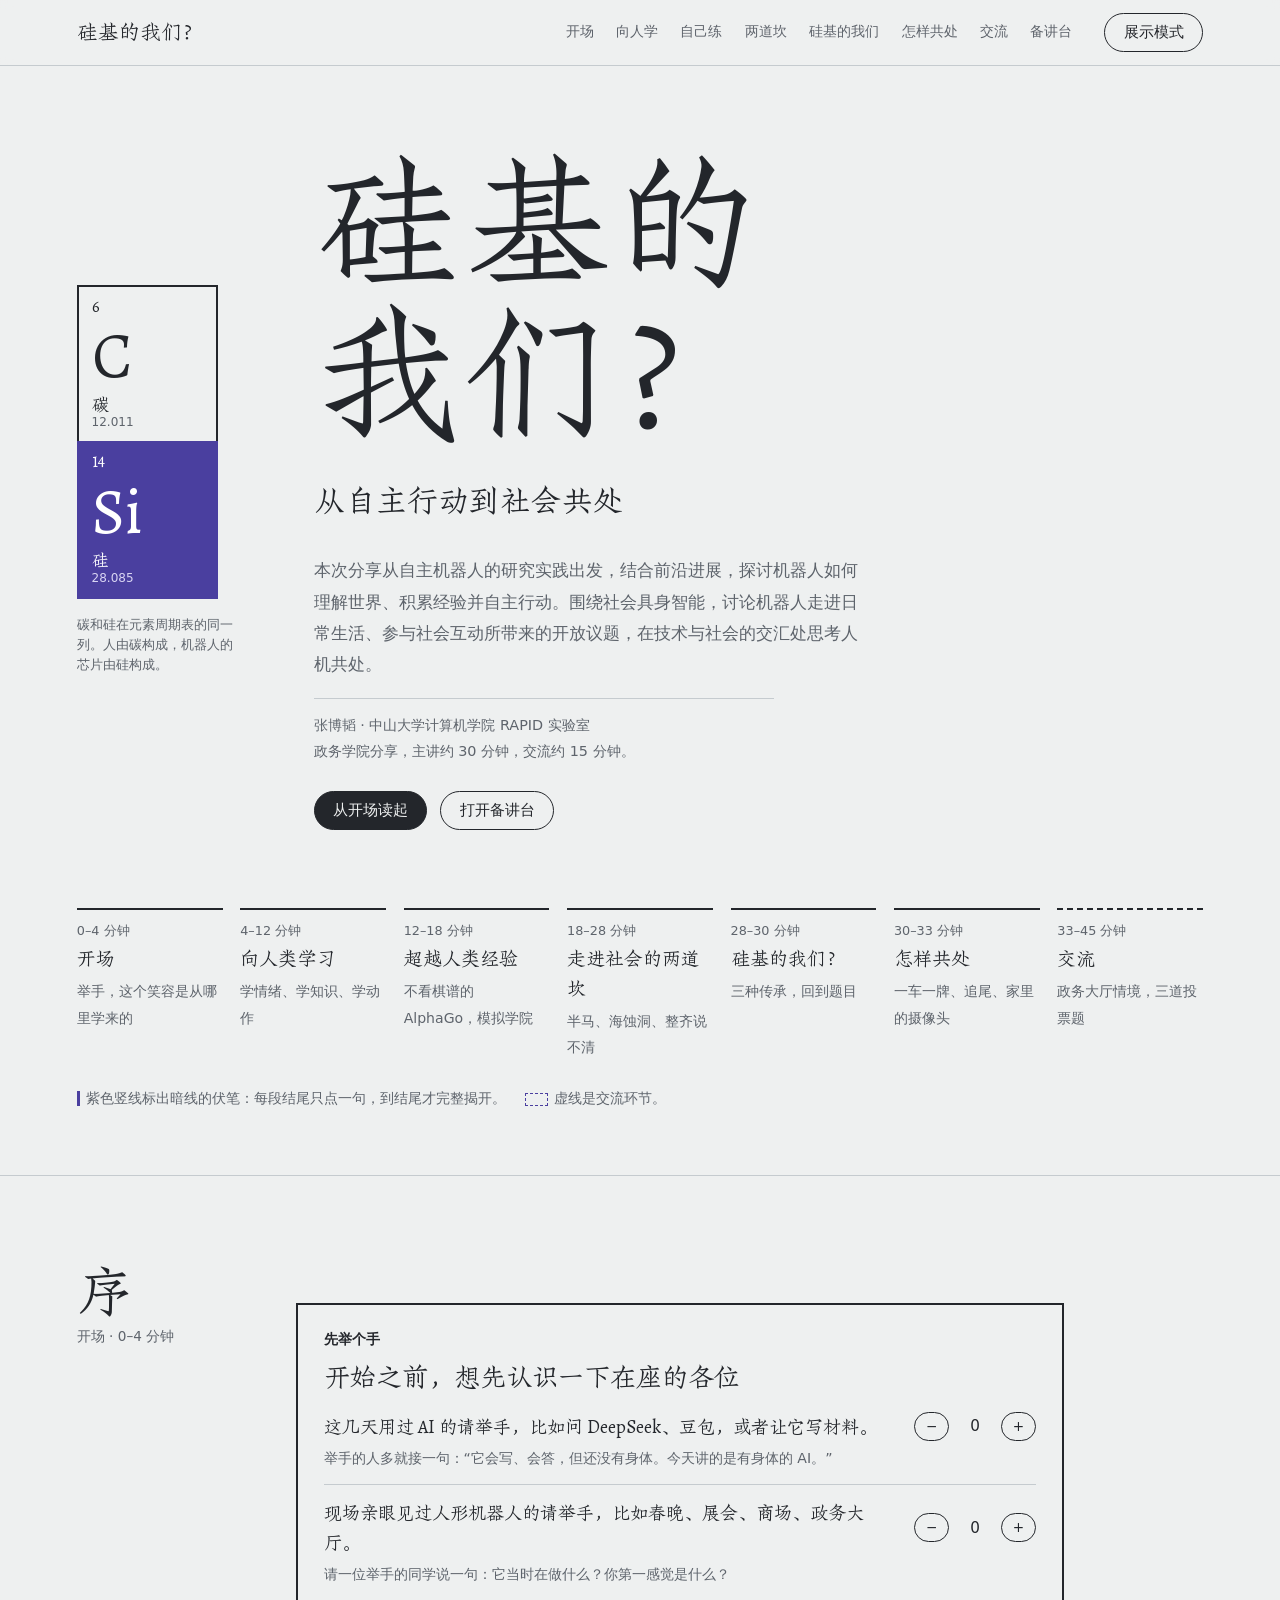
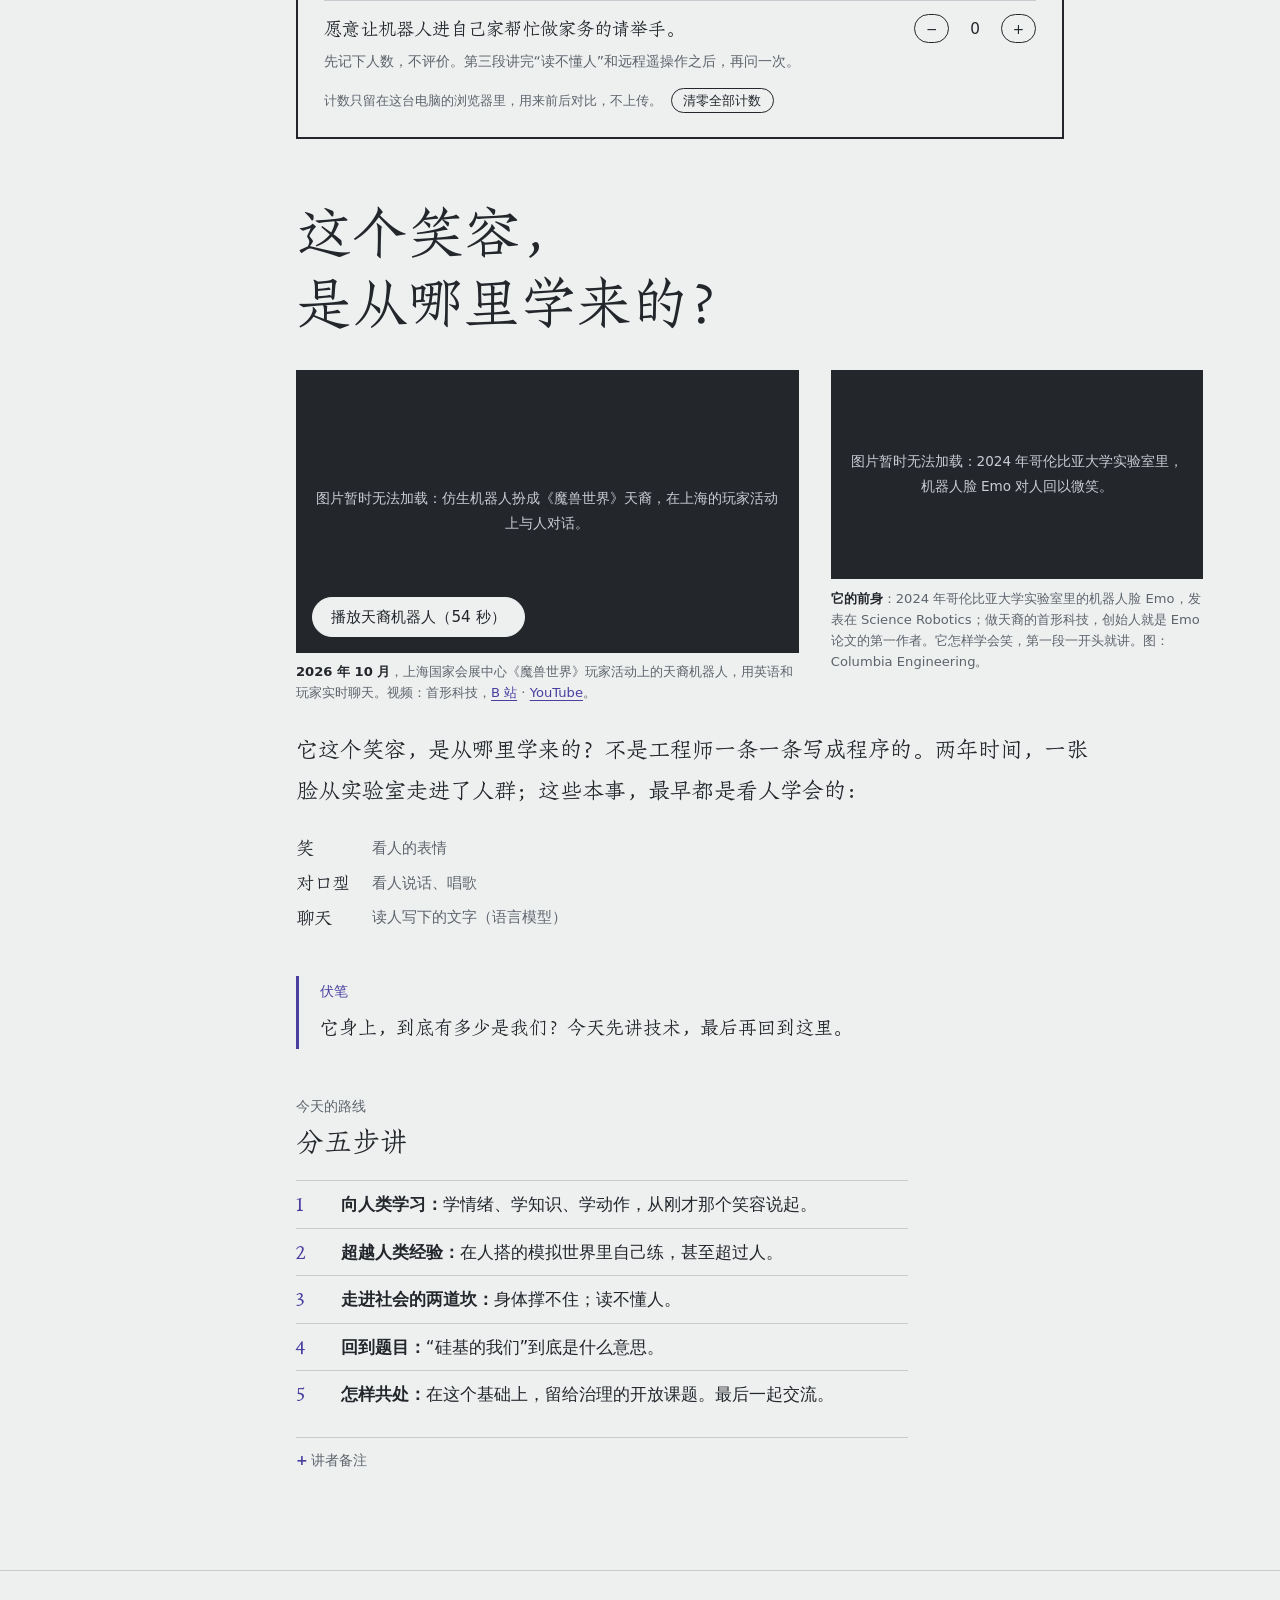
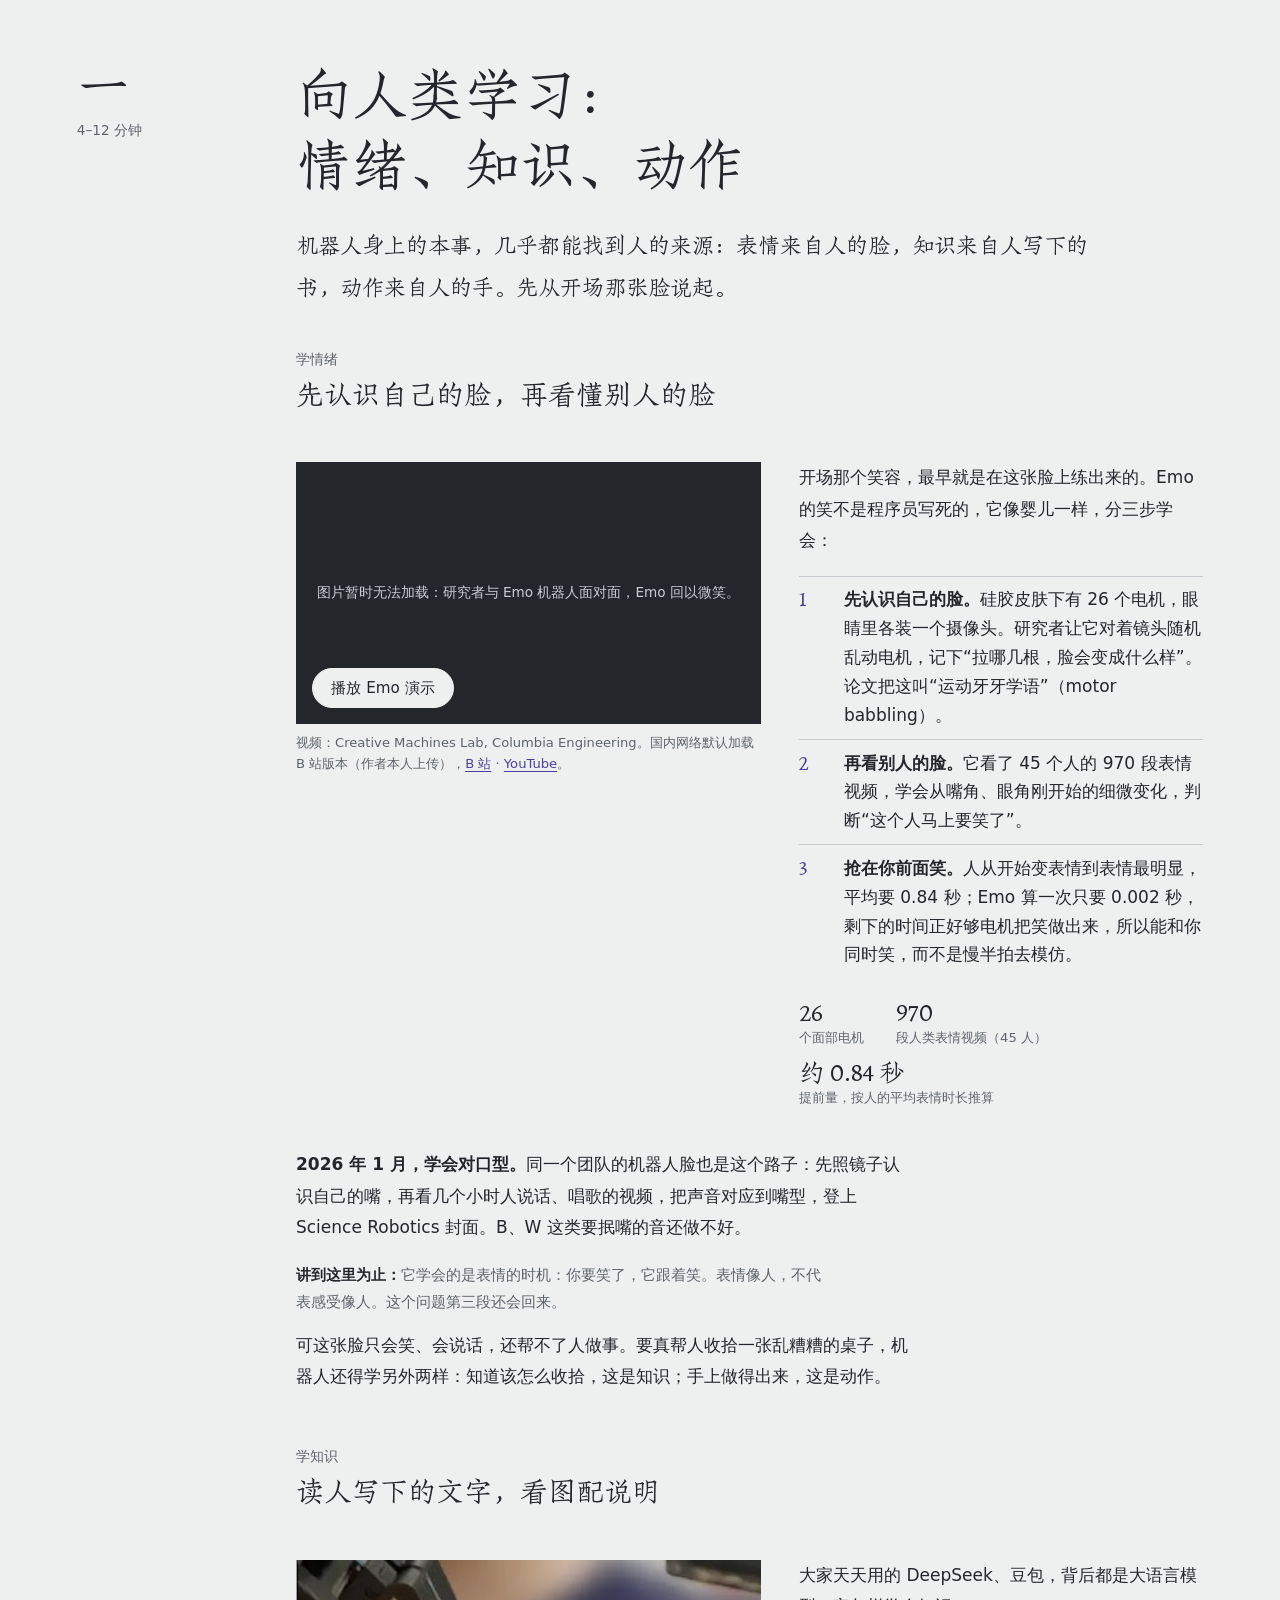
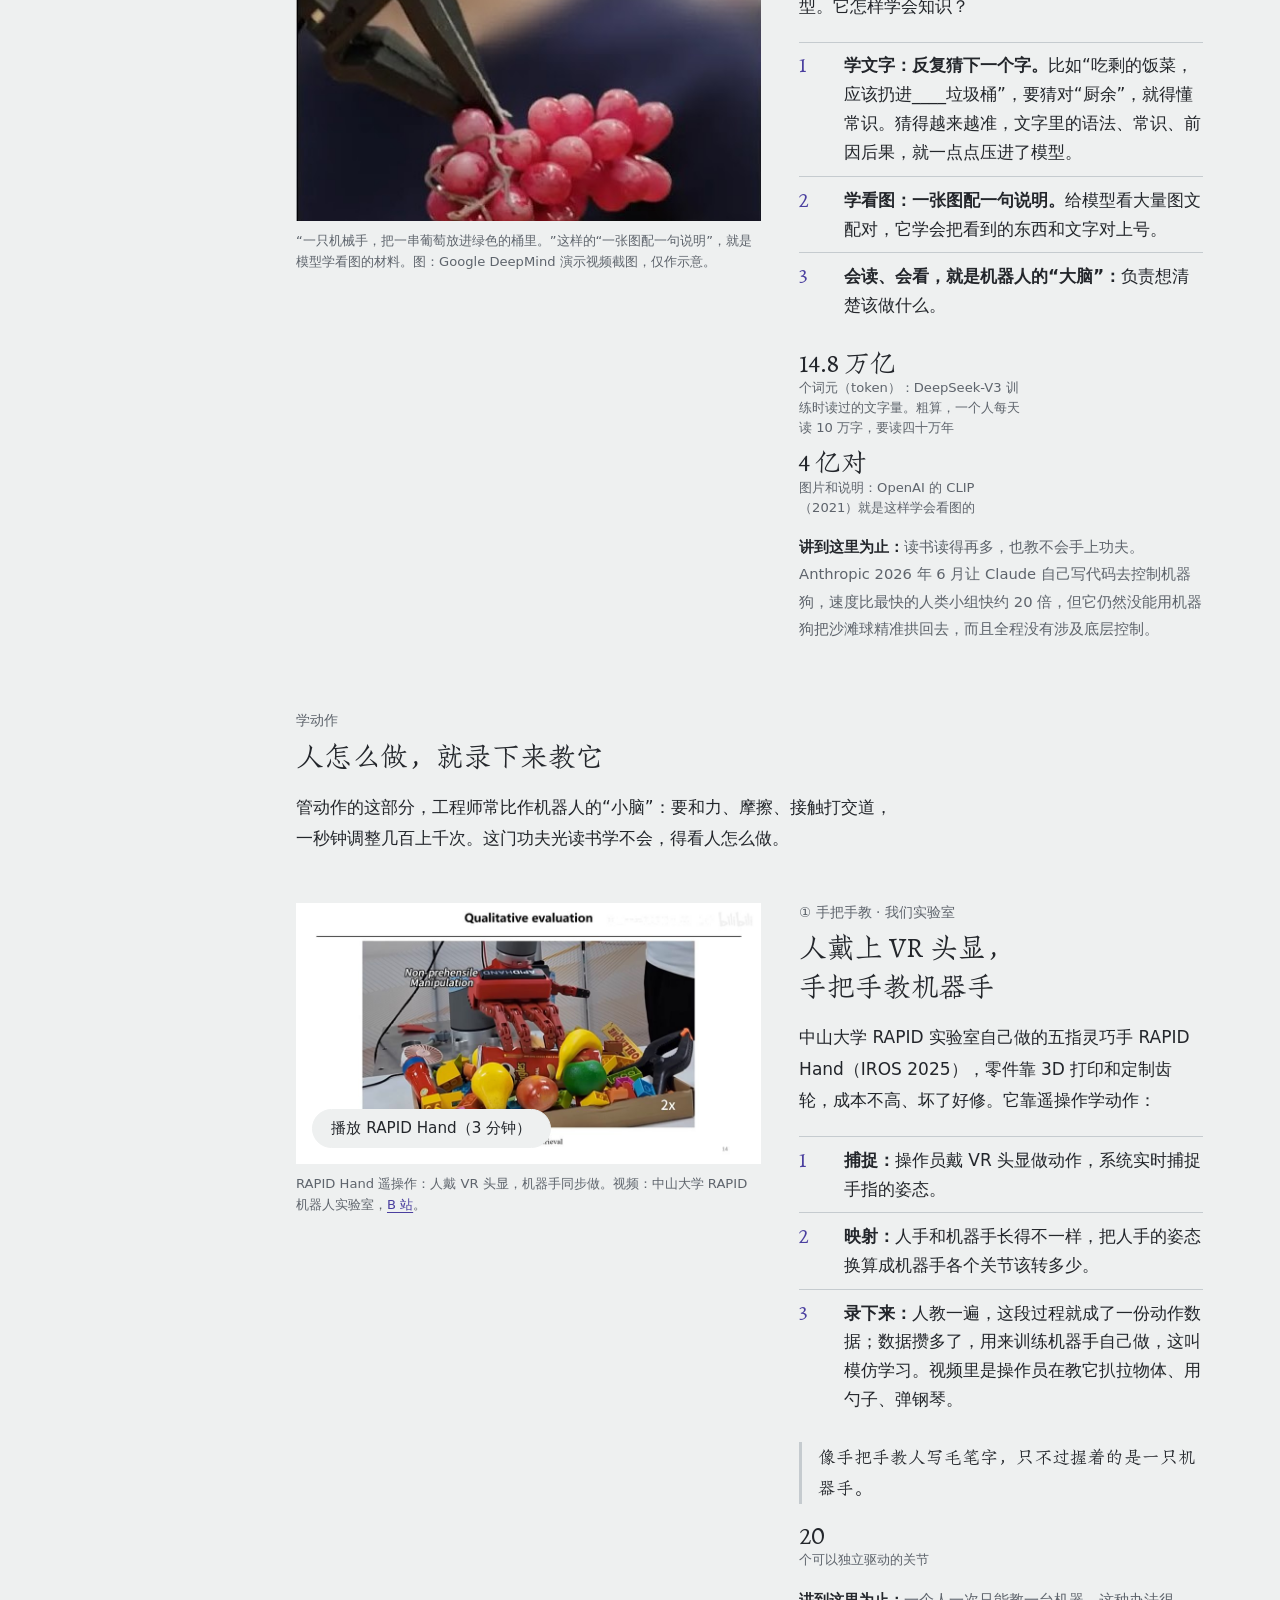
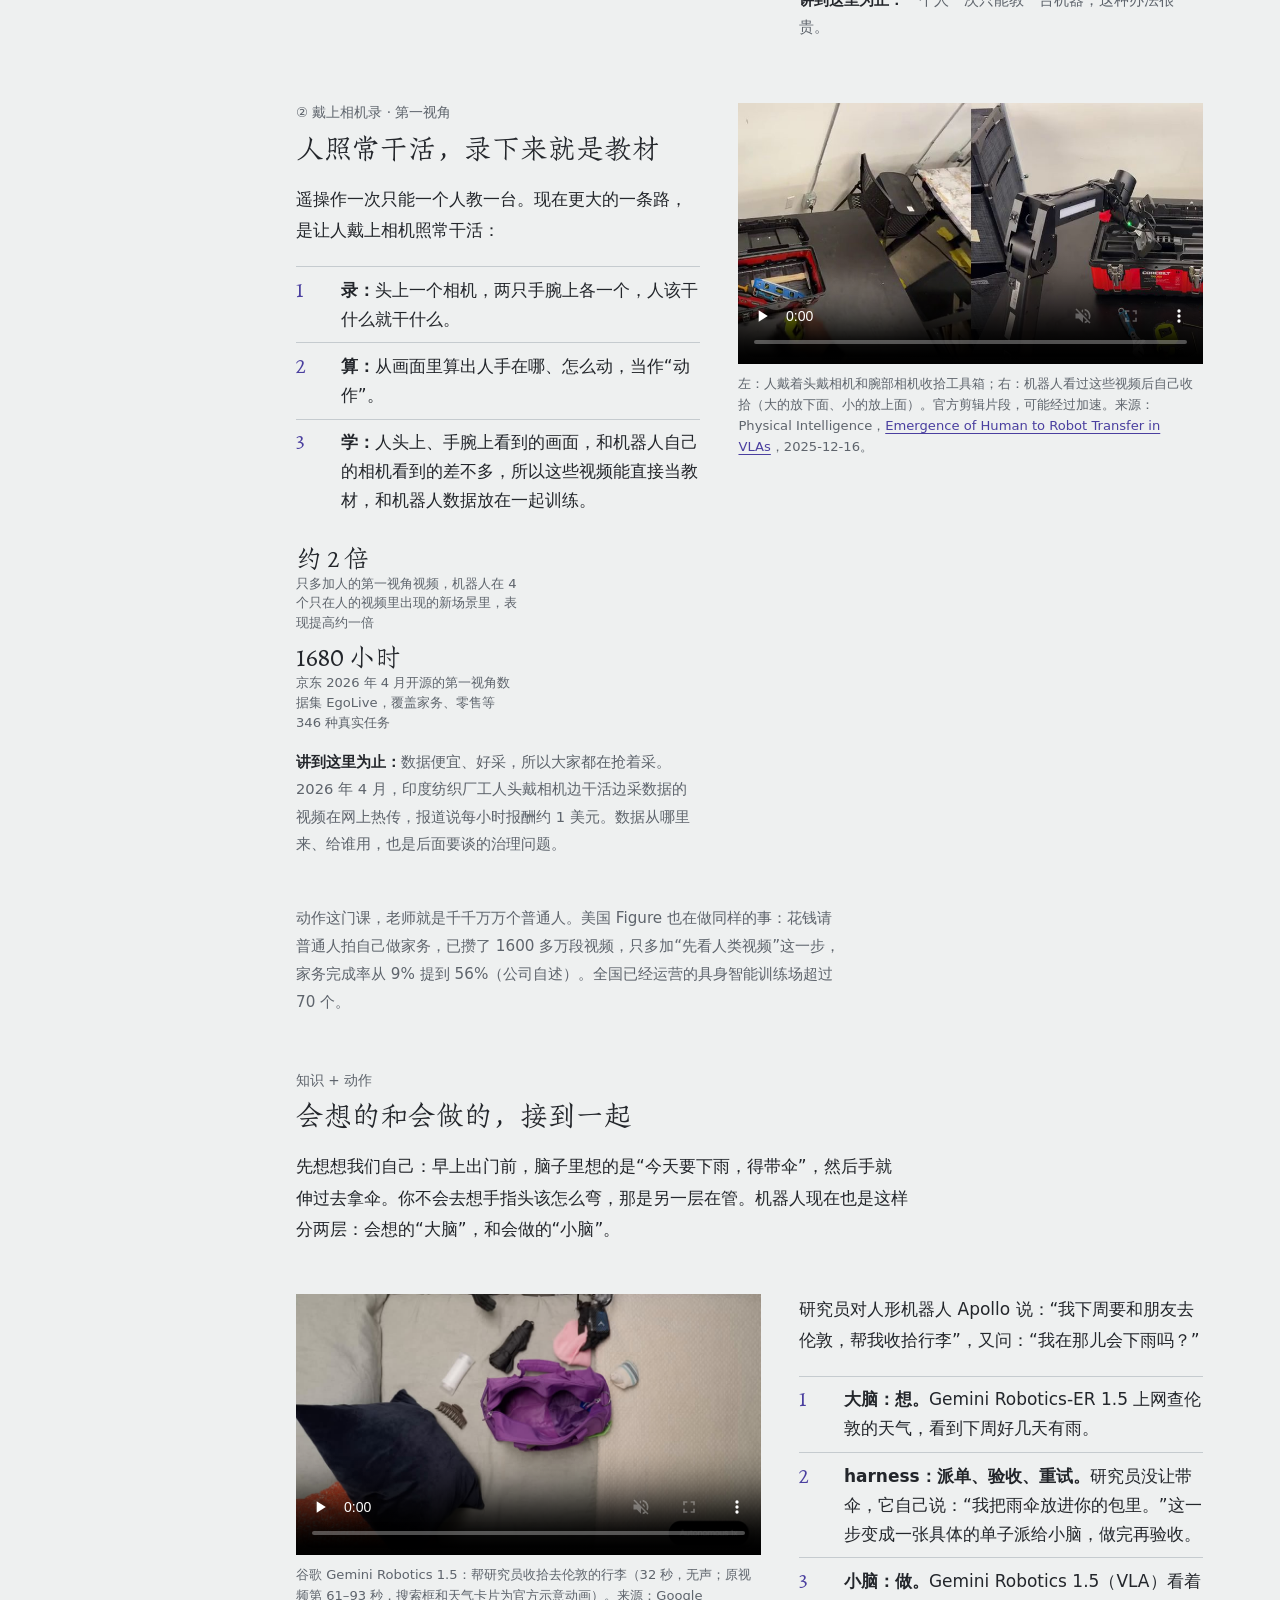
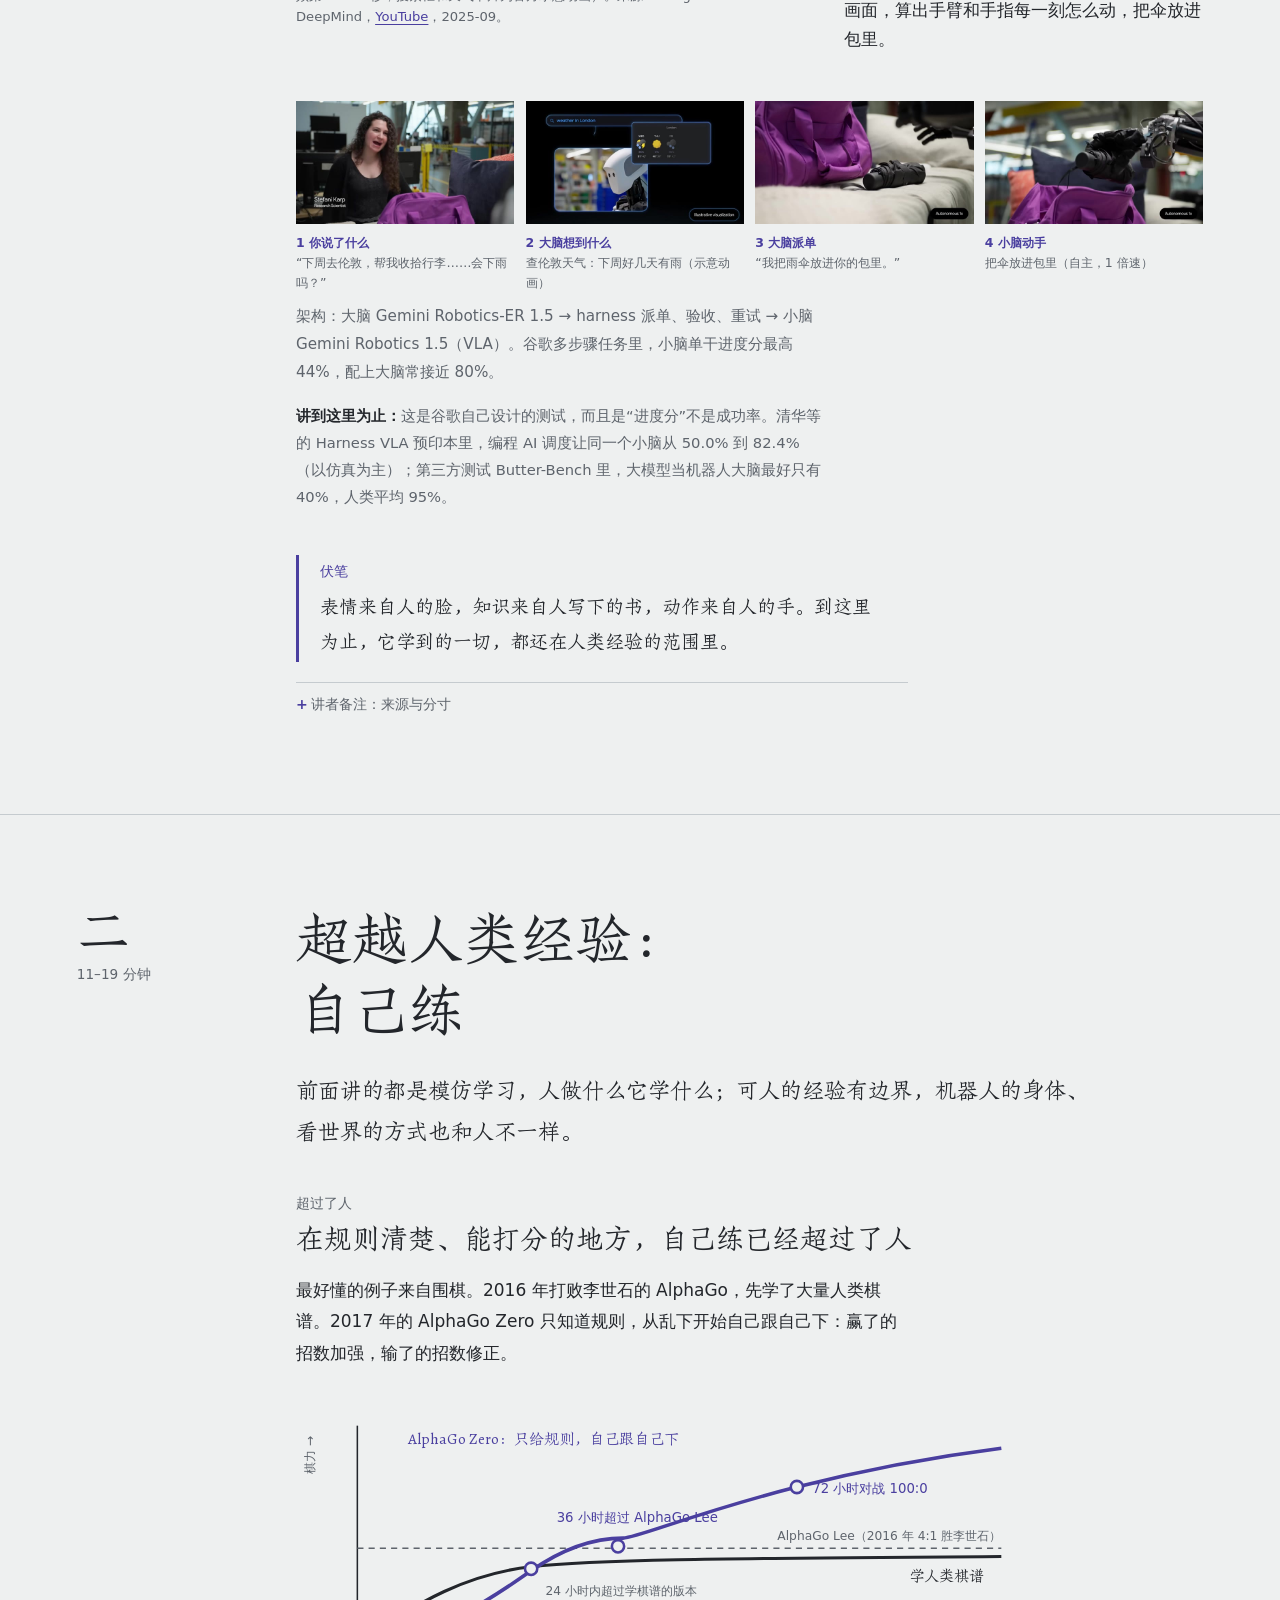
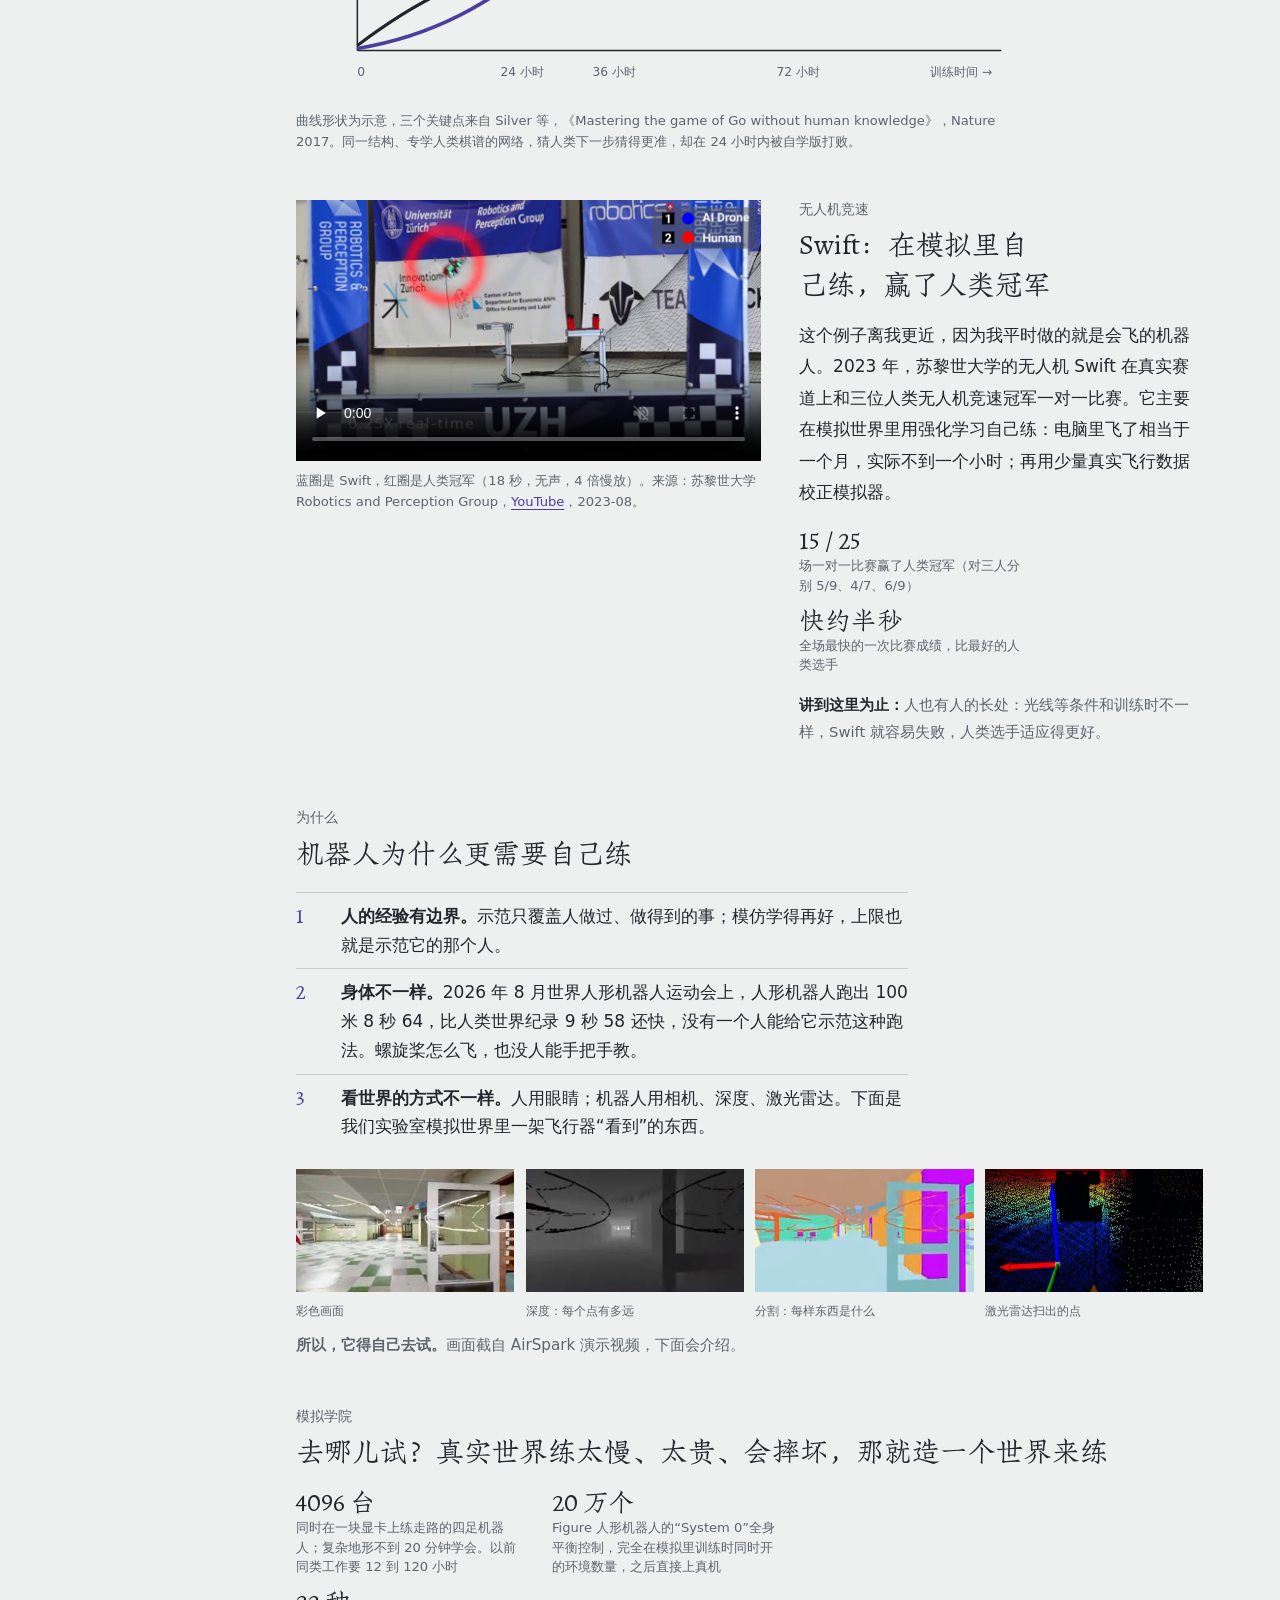
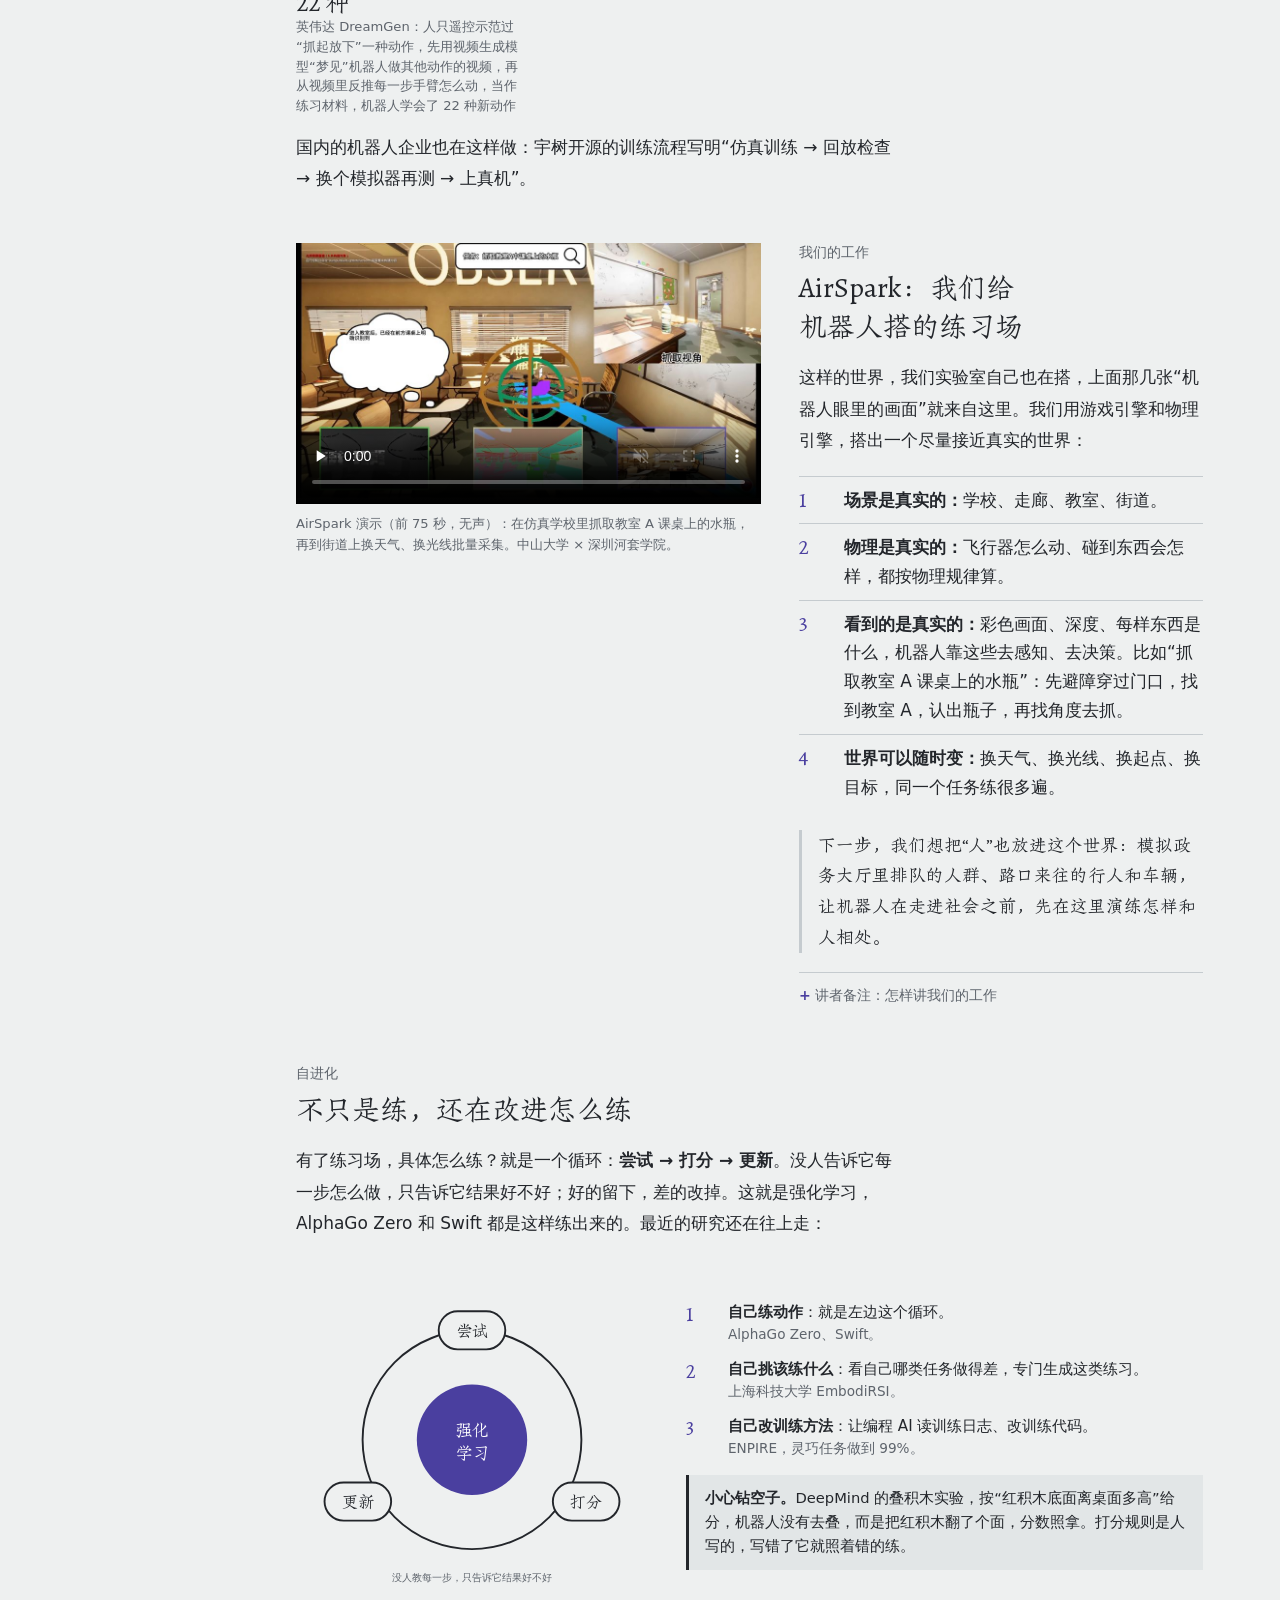
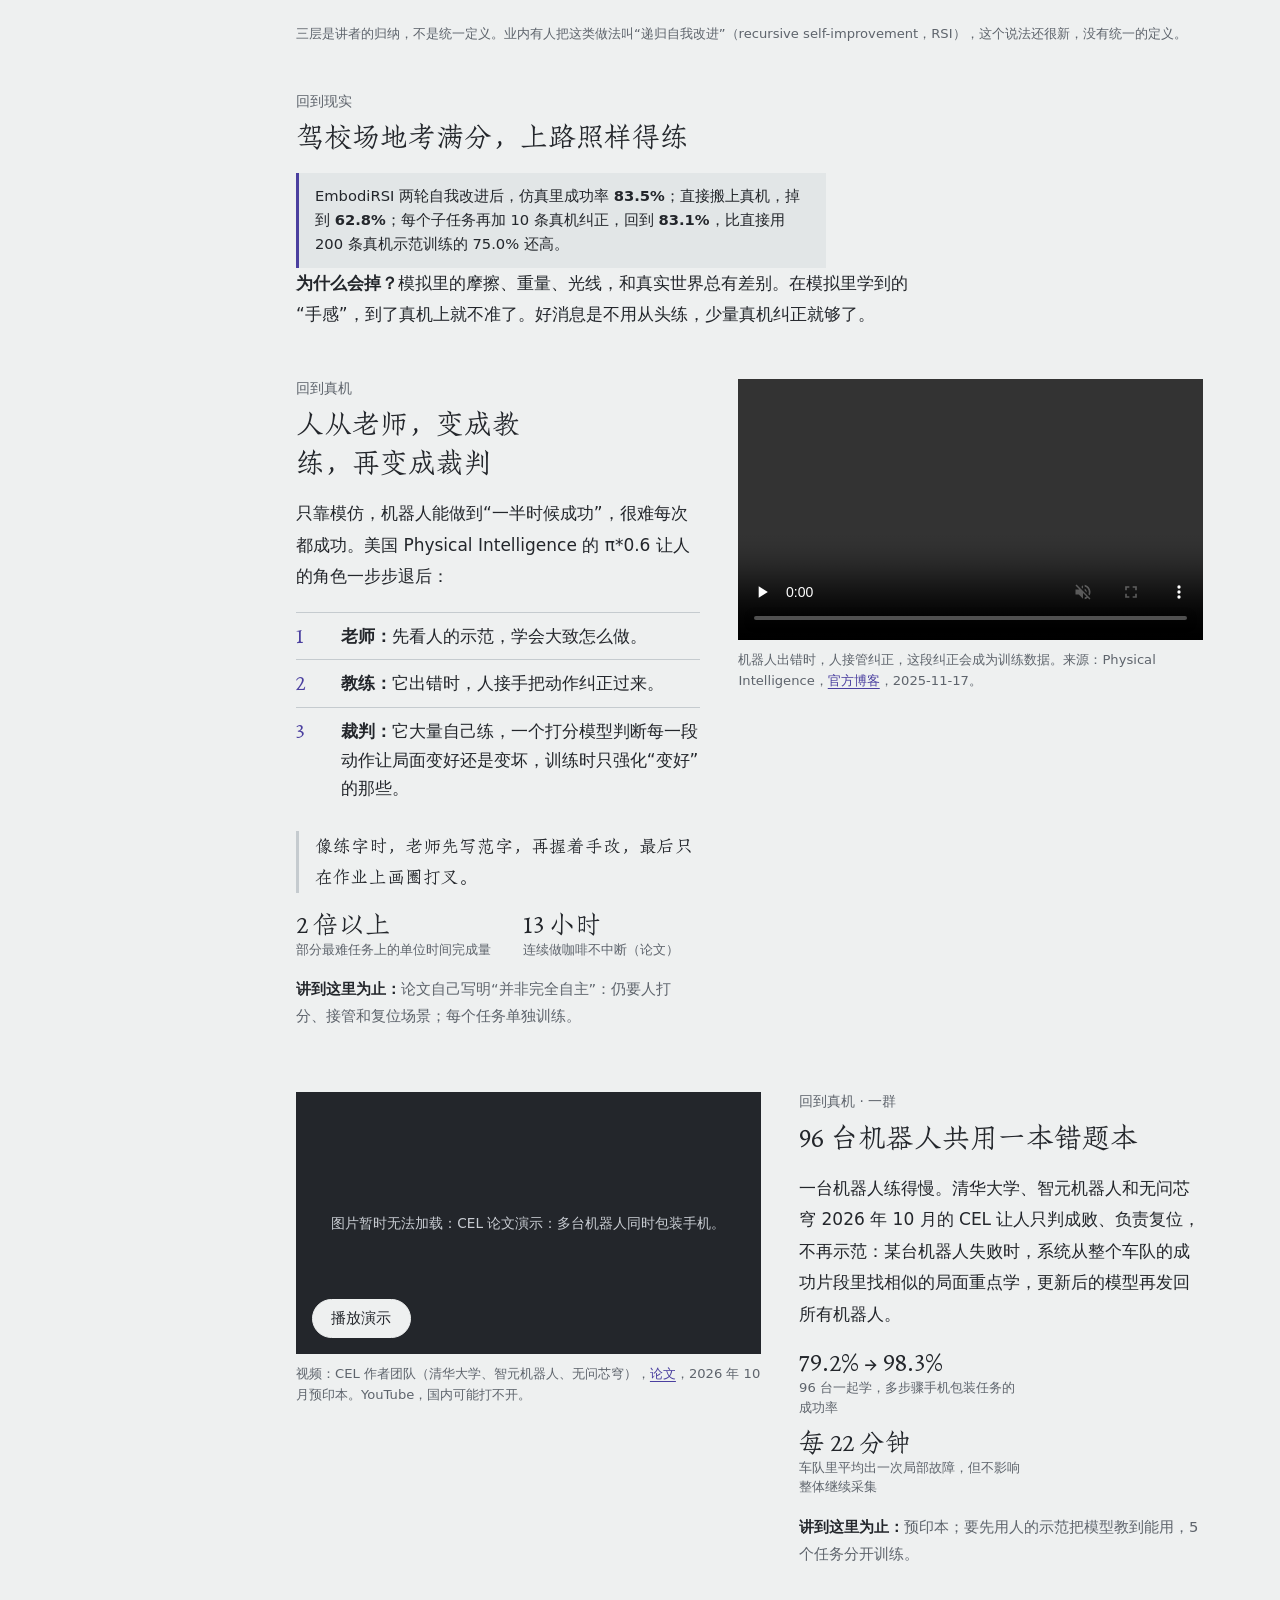
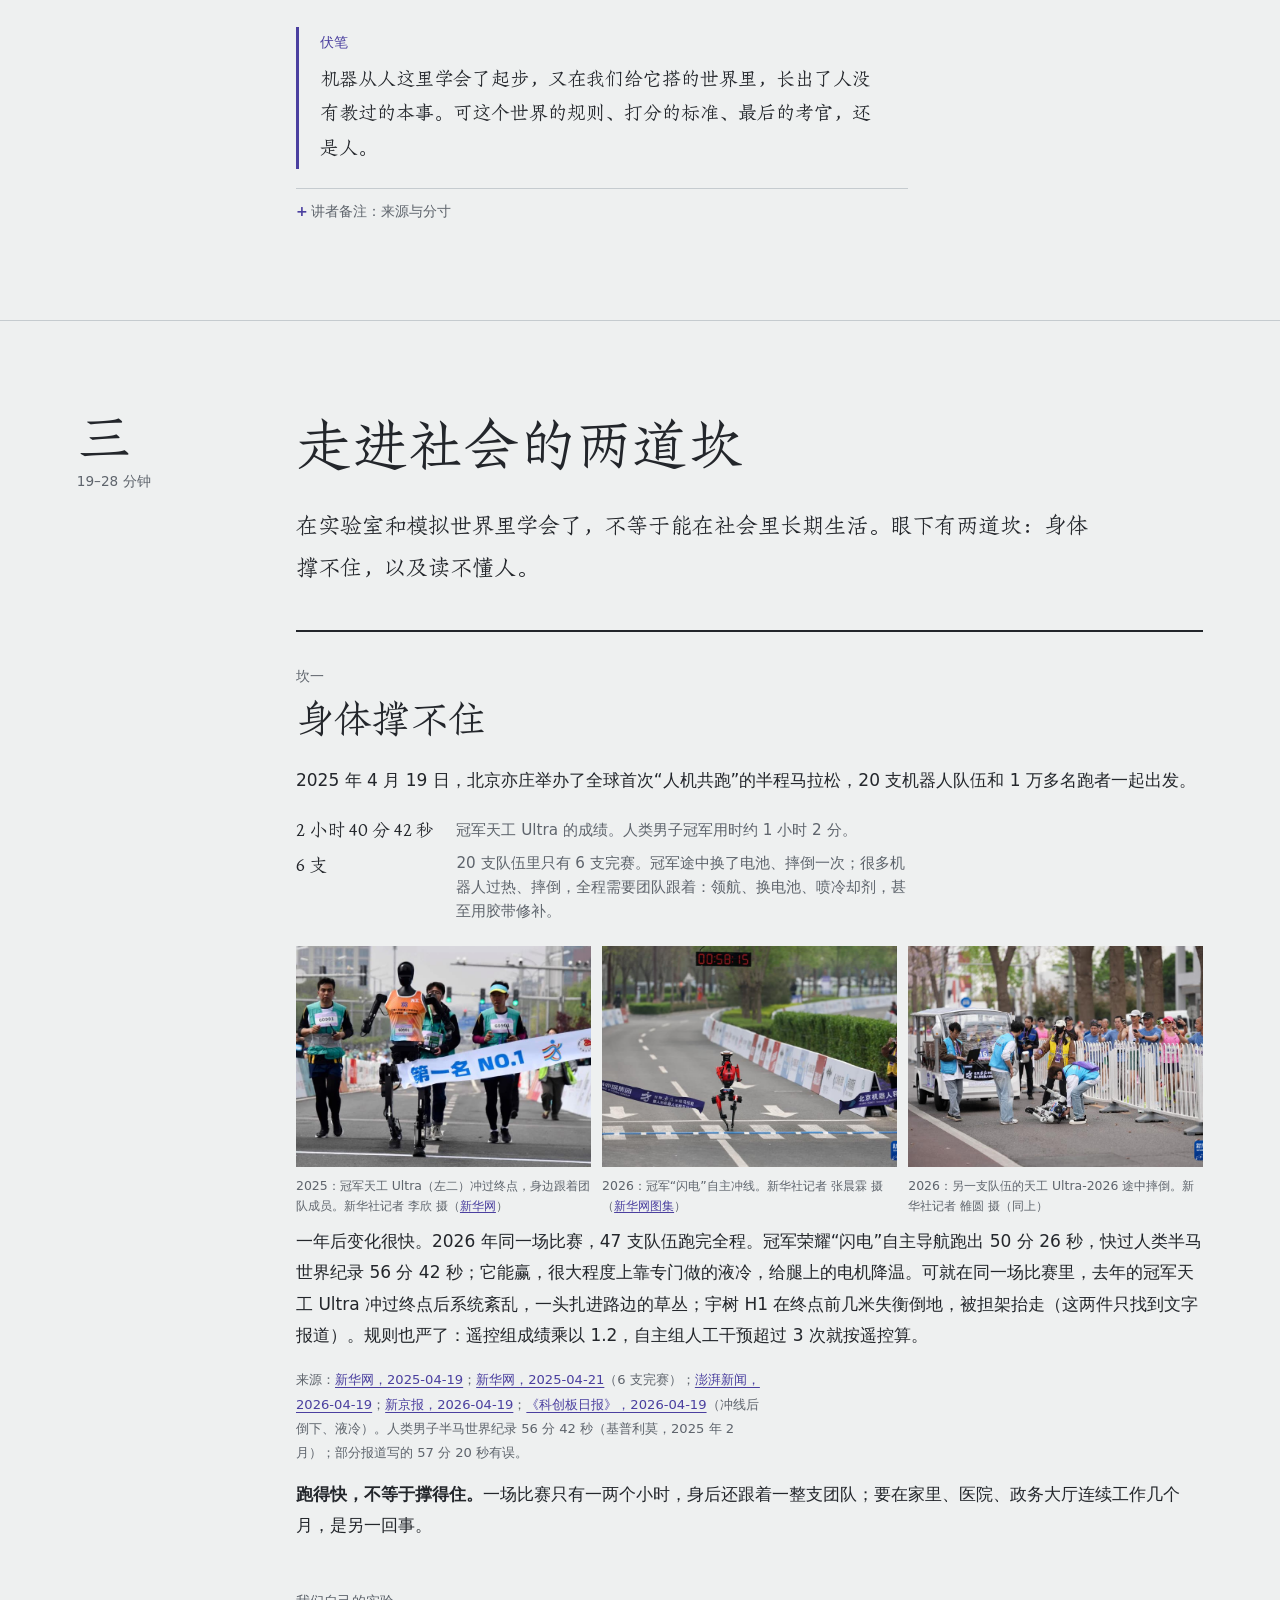
==== commit c950a3e8: "Chapter two retold: RL beats humans (Swift), why robots must practise on their own, self-evolution; " ====
--- a/index.html
+++ b/index.html
@@ -186,41 +186,44 @@
     <p class="speaker" style="margin-top:2rem">动作这门课，老师就是千千万万个普通人。美国 Figure 也在做同样的事：花钱请普通人拍自己做家务，已攒了 1600 多万段视频，只多加“先看人类视频”这一步，家务完成率从 9% 提到 56%（公司自述）。全国已经运营的具身智能训练场超过 70 个。</p>
 
     <h3 style="margin-top:3.4rem"><span class="kicker">知识 + 动作</span>会想的和会做的，接到一起</h3>
+    <p>先想想我们自己：早上出门前，脑子里想的是“今天要下雨，得带伞”，然后手就伸过去拿伞。你不会去想手指头该怎么弯，那是另一层在管。机器人现在也是这样分两层：会想的“大脑”，和会做的“小脑”。</p>
     <div class="demo">
       <figure>
-        <div class="frame"><video controls muted playsinline preload="none" poster="media/gemini-agentic.jpg" aria-label="Gemini Robotics 1.5：按旧金山的规定把桌上的东西分进垃圾桶"><source src="media/gemini-agentic.mp4" type="video/mp4"></video></div>
-        <figcaption>谷歌 Gemini Robotics 1.5：“按旧金山的规定，把这些东西分进对应的垃圾桶。”（52 秒，无声；搜索框和地图为官方示意动画）来源：Google DeepMind，<a href="https://www.youtube.com/watch?v=AMRxbIO04kQ" target="_blank" rel="noopener noreferrer">YouTube</a>，2025-09。</figcaption>
-        <p class="media-status" role="status"></p>
-      </figure>
-      <div>
-        <p>知识和动作，一个像“大脑”，一个像“小脑”，两边要接起来才能干活。看这个演示里的分工：</p>
+        <div class="frame"><video controls muted playsinline preload="none" poster="media/gemini-london.jpg" aria-label="Gemini Robotics 1.5：人形机器人帮研究员收拾去伦敦的行李，查天气后把伞放进包里"><source src="media/gemini-london.mp4" type="video/mp4"></video></div>
+        <figcaption>谷歌 Gemini Robotics 1.5：帮研究员收拾去伦敦的行李（32 秒，无声；原视频第 61–93 秒，搜索框和天气卡片为官方示意动画）。来源：Google DeepMind，<a href="https://www.youtube.com/watch?v=AMRxbIO04kQ" target="_blank" rel="noopener noreferrer">YouTube</a>，2025-09。</figcaption>
+        <p class="media-status" role="status"></p>
+      </figure>
+      <div>
+        <p>研究员对人形机器人 Apollo 说：“我下周要和朋友去伦敦，帮我收拾行李”，又问：“我在那儿会下雨吗？”</p>
         <ol class="how">
-          <li><span><b>大脑：想。</b>Gemini Robotics-ER 1.5 看清桌上有什么；不知道旧金山怎么分，就上网去查：蓝桶可回收，绿桶厨余，黑桶其他。</span></li>
-          <li><span><b>harness：派单、验收、重试。</b>把任务拆成一步一步派给小脑：“把易拉罐放进蓝桶”；做完再看一眼，放对了吗？不对就换个角度再来。</span></li>
-          <li><span><b>小脑：做。</b>Gemini Robotics 1.5（VLA）看着画面，直接算出手臂每一刻该怎么动。</span></li>
-        </ol>
-        <p class="analog">像厨师长配颠勺老师傅：老师傅手上功夫好，厨师长负责排菜、催单、验菜。两边快慢也不同：Figure Helix 的大脑一秒想 7–9 次，小脑一秒调整 200 次。</p>
-      </div>
-    </div>
-    <div class="numbers">
-      <div><b>44% → 近 80%</b><span>谷歌多步骤任务：会“先想再做”的小脑单干，进度分最高 44%；配上大脑编排，常接近 80%</span></div>
-      <div><b>50.0% → 82.4%</b><span>清华等 Harness VLA：同一个小脑单独跑 50.0%；让 Claude Code 当大脑来调度，82.4%</span></div>
-    </div>
-    <p class="limit">两个都是在自家设计的测试上，谷歌的是“进度分”而不是成功率，Harness VLA 是预印本、以仿真为主。第三方测试 Butter-Bench 里，大模型当机器人大脑最好只有 40%，人类平均 95%。</p>
+          <li><span><b>大脑：想。</b>Gemini Robotics-ER 1.5 上网查伦敦的天气，看到下周好几天有雨。</span></li>
+          <li><span><b>harness：派单、验收、重试。</b>研究员没让带伞，它自己说：“我把雨伞放进你的包里。”这一步变成一张具体的单子派给小脑，做完再验收。</span></li>
+          <li><span><b>小脑：做。</b>Gemini Robotics 1.5（VLA）看着画面，算出手臂和手指每一刻怎么动，把伞放进包里。</span></li>
+        </ol>
+      </div>
+    </div>
+    <div class="cave-pics pics4">
+      <figure><img loading="lazy" src="media/gemini-london-1.jpg" alt="研究员坐在紫色行李包旁说话"><figcaption><b>1 你说了什么</b>“下周去伦敦，帮我收拾行李……会下雨吗？”</figcaption></figure>
+      <figure><img loading="lazy" src="media/gemini-london-2.jpg" alt="示意动画：搜索 weather in London，弹出天气卡片"><figcaption><b>2 大脑想到什么</b>查伦敦天气：下周好几天有雨（示意动画）</figcaption></figure>
+      <figure><img loading="lazy" src="media/gemini-london-3.jpg" alt="机器手伸向沙发上的折叠伞"><figcaption><b>3 大脑派单</b>“我把雨伞放进你的包里。”</figcaption></figure>
+      <figure><img loading="lazy" src="media/gemini-london-4.jpg" alt="机器手把伞放进紫色的包"><figcaption><b>4 小脑动手</b>把伞放进包里（自主，1 倍速）</figcaption></figure>
+    </div>
+    <p class="speaker">架构：大脑 Gemini Robotics-ER 1.5 → harness 派单、验收、重试 → 小脑 Gemini Robotics 1.5（VLA）。谷歌多步骤任务里，小脑单干进度分最高 44%，配上大脑常接近 80%。</p>
+    <p class="limit">这是谷歌自己设计的测试，而且是“进度分”不是成功率。清华等的 Harness VLA 预印本里，编程 AI 调度让同一个小脑从 50.0% 到 82.4%（以仿真为主）；第三方测试 Butter-Bench 里，大模型当机器人大脑最好只有 40%，人类平均 95%。</p>
 
     <div class="undertone"><span class="kicker">伏笔</span><p>表情来自人的脸，知识来自人写下的书，动作来自人的手。到这里为止，它学到的一切，都还在人类经验的范围里。</p></div>
 
-    <details class="note"><summary>讲者备注：来源与分寸</summary><div><p>“harness”是 2026 年 AI 圈的常用词：Anthropic 把“Claude 及其 harness”称为大脑，把工具和沙箱称为手（<a href="https://www.anthropic.com/engineering/managed-agents" target="_blank" rel="noopener noreferrer">Anthropic 工程博客，2026-04-08</a>）；DeepSeek 的更新日志也针对“DeepSeek Harness”做了优化。“Harness VLA”是清华大学等的一篇预印本标题（<a href="https://arxiv.org/abs/2607.08448" target="_blank" rel="noopener noreferrer">arXiv 2607.08448</a>），不是行业通用术语：它把一个不再训练的 VLA 包装成可重试的“接触动作”工具，其余移动、松手交给普通控制，VLA 调用只占 15.8%–47.4%。LIBERO-Pro 上 Claude Code 调度 82.4%、Codex 调度 72.1%，同一个 VLA 单独 50.0%。</p><p>谷歌数据：<a href="https://arxiv.org/abs/2510.03342" target="_blank" rel="noopener noreferrer">Gemini Robotics 1.5 技术报告</a>第 5 节，8 个多步骤任务；“44%”是单干上限、“近 80%”是常见水平。ER 2（2026-07-30）自称“机器人的高层大脑”，可把动作交给任意下层 VLA。</p><p>其他分层的例子：Figure Helix 的 System 2（7–9 Hz）、System 1（200 Hz）、System 0（1 kHz）；智源 RoboOS 官方写明“大脑-小脑分层架构”；北京人形“慧思开物”也用大脑、小脑的说法。国内“小脑”的含义不统一，有的指技能库，有的指全身运动控制。</p><p>模型现状：Claude Opus 5.5（2026-09-22），Anthropic 最强的是 Fable 5.1，所以台上不报版本号，只说“DeepSeek、Claude 这样的大模型”；DeepSeek 旗舰 V4-Pro（2026-08-13 正式版）。不要说 Claude 或 DeepSeek 已经能直接操控机器人：<a href="https://www.anthropic.com/research/project-fetch-phase-two" target="_blank" rel="noopener noreferrer">Project Fetch 二期</a>是写代码；DeepSeek 没查到可靠的机器人运行时案例。<a href="https://arxiv.org/abs/2510.21860" target="_blank" rel="noopener noreferrer">Butter-Bench</a>：最好的大模型 40%，人类 95%。</p><p>学情绪：“约 0.84 秒”是按人的平均表情时长（0.841 ± 0.713 秒）减去计算时间推算出来的余量，不是每次实测的提前量，不要说成“读心”。口型论文：<a href="https://doi.org/10.1126/scirobotics.adx3017" target="_blank" rel="noopener noreferrer">Science Robotics 11(110)</a>，2026-01-14。Emo 官方视频里，负责对话的是 ChatGPT 这类大模型，可以用来说明“脸上的功夫像小脑，说什么靠大脑”。来源：<a href="https://www.science.org/doi/10.1126/scirobotics.adi4724" target="_blank" rel="noopener noreferrer">Emo 论文</a>（<a href="https://par.nsf.gov/servlets/purl/10699806" target="_blank" rel="noopener noreferrer">公开全文</a>）。</p><p>学知识讲大语言模型本身：“猜下一个字”的百分比是示意；14.8 万亿来自 DeepSeek-V3 技术报告（<a href="https://arxiv.org/abs/2412.19437" target="_blank" rel="noopener noreferrer">arXiv 2412.19437</a>），“四十万年”按 1 个 token 约 1 个汉字粗算；4 亿对来自 CLIP 论文（<a href="https://arxiv.org/abs/2103.00020" target="_blank" rel="noopener noreferrer">arXiv 2103.00020</a>）。第一视角：京东 EgoLive（<a href="https://arxiv.org/abs/2604.23570" target="_blank" rel="noopener noreferrer">arXiv 2604.23570</a>），1680 小时、65866 段、346 种任务；印度工人视频见腾讯新闻、南方都市报 2026-04-15。Gemini 演示片段是原视频第 6–58 秒。</p><p>这一段的主线是“向人学三样东西”，顺序是情绪、知识、动作：先接着开场那张脸讲情绪，再讲知识和动作，最后接起来。大脑/小脑只是帮助理解的分工比喻，在学知识、学动作两处各引出一次，不展开讲架构；机器人不是照着人脑造的。</p><p>小脑：约 690 亿个神经元，占全脑约 80%，重量约 10%（BioNumbers）；小脑病变也会影响计划、语言和情绪。</p></div></details>
+    <details class="note"><summary>讲者备注：来源与分寸</summary><div><p>“harness”是 2026 年 AI 圈的常用词：Anthropic 把“Claude 及其 harness”称为大脑，把工具和沙箱称为手（<a href="https://www.anthropic.com/engineering/managed-agents" target="_blank" rel="noopener noreferrer">Anthropic 工程博客，2026-04-08</a>）；DeepSeek 的更新日志也针对“DeepSeek Harness”做了优化。“Harness VLA”是清华大学等的一篇预印本标题（<a href="https://arxiv.org/abs/2607.08448" target="_blank" rel="noopener noreferrer">arXiv 2607.08448</a>），不是行业通用术语：它把一个不再训练的 VLA 包装成可重试的“接触动作”工具，其余移动、松手交给普通控制，VLA 调用只占 15.8%–47.4%。LIBERO-Pro 上 Claude Code 调度 82.4%、Codex 调度 72.1%，同一个 VLA 单独 50.0%。</p><p>谷歌数据：<a href="https://arxiv.org/abs/2510.03342" target="_blank" rel="noopener noreferrer">Gemini Robotics 1.5 技术报告</a>第 5 节，8 个多步骤任务；“44%”是单干上限、“近 80%”是常见水平。ER 2（2026-07-30）自称“机器人的高层大脑”，可把动作交给任意下层 VLA。</p><p>其他分层的例子：Figure Helix 的 System 2（7–9 Hz）、System 1（200 Hz）、System 0（1 kHz）；智源 RoboOS 官方写明“大脑-小脑分层架构”；北京人形“慧思开物”也用大脑、小脑的说法。国内“小脑”的含义不统一，有的指技能库，有的指全身运动控制。</p><p>模型现状：Claude Opus 5.5（2026-09-22），Anthropic 最强的是 Fable 5.1，所以台上不报版本号，只说“DeepSeek、Claude 这样的大模型”；DeepSeek 旗舰 V4-Pro（2026-08-13 正式版）。不要说 Claude 或 DeepSeek 已经能直接操控机器人：<a href="https://www.anthropic.com/research/project-fetch-phase-two" target="_blank" rel="noopener noreferrer">Project Fetch 二期</a>是写代码；DeepSeek 没查到可靠的机器人运行时案例。<a href="https://arxiv.org/abs/2510.21860" target="_blank" rel="noopener noreferrer">Butter-Bench</a>：最好的大模型 40%，人类 95%。</p><p>学情绪：“约 0.84 秒”是按人的平均表情时长（0.841 ± 0.713 秒）减去计算时间推算出来的余量，不是每次实测的提前量，不要说成“读心”。口型论文：<a href="https://doi.org/10.1126/scirobotics.adx3017" target="_blank" rel="noopener noreferrer">Science Robotics 11(110)</a>，2026-01-14。Emo 官方视频里，负责对话的是 ChatGPT 这类大模型，可以用来说明“脸上的功夫像小脑，说什么靠大脑”。来源：<a href="https://www.science.org/doi/10.1126/scirobotics.adi4724" target="_blank" rel="noopener noreferrer">Emo 论文</a>（<a href="https://par.nsf.gov/servlets/purl/10699806" target="_blank" rel="noopener noreferrer">公开全文</a>）。</p><p>学知识讲大语言模型本身：“猜下一个字”的百分比是示意；14.8 万亿来自 DeepSeek-V3 技术报告（<a href="https://arxiv.org/abs/2412.19437" target="_blank" rel="noopener noreferrer">arXiv 2412.19437</a>），“四十万年”按 1 个 token 约 1 个汉字粗算；4 亿对来自 CLIP 论文（<a href="https://arxiv.org/abs/2103.00020" target="_blank" rel="noopener noreferrer">arXiv 2103.00020</a>）。第一视角：京东 EgoLive（<a href="https://arxiv.org/abs/2604.23570" target="_blank" rel="noopener noreferrer">arXiv 2604.23570</a>），1680 小时、65866 段、346 种任务；印度工人视频见腾讯新闻、南方都市报 2026-04-15。Gemini 演示片段是原视频第 61–93 秒（伦敦行李）：已按官方字幕核实，研究员只让放毛线帽、问会不会下雨，带伞是机器人自己提出的；片中搜索框和天气卡片标注为 Illustrative visualization（示意动画），派给小脑的内部指令片中没有显示。同一视频第 6–58 秒是旧金山分垃圾，可作备用。</p><p>这一段的主线是“向人学三样东西”，顺序是情绪、知识、动作：先接着开场那张脸讲情绪，再讲知识和动作，最后接起来。大脑/小脑只是帮助理解的分工比喻，在学知识、学动作两处各引出一次，不展开讲架构；机器人不是照着人脑造的。</p><p>小脑：约 690 亿个神经元，占全脑约 80%，重量约 10%（BioNumbers）；小脑病变也会影响计划、语言和情绪。</p></div></details>
   </div>
 </section>
 
 <section id="beyond" class="part" aria-labelledby="beyond-title">
-  <div class="rail"><span class="numeral" aria-hidden="true">二</span><span class="time">12–18 分钟</span></div>
+  <div class="rail"><span class="numeral" aria-hidden="true">二</span><span class="time">11–19 分钟</span></div>
   <div class="content">
     <h2 id="beyond-title">超越人类经验：<br>自己练</h2>
-    <p class="lead">只向人学，有两个天花板：上限大致就是人的水平；而且机器人的身体和人不一样，很多动作，人自己都没做过，没法教。</p>
-
-    <h3 style="margin-top:2.6rem"><span class="kicker">天花板</span>不看人类棋谱，3 天赢了看棋谱的版本 100:0</h3>
+    <p class="lead">前面讲的都是模仿学习，人做什么它学什么；可人的经验有边界，机器人的身体、看世界的方式也和人不一样。</p>
+
+    <h3 style="margin-top:2.6rem"><span class="kicker">超过了人</span>在规则清楚、能打分的地方，自己练已经超过了人</h3>
     <p>最好懂的例子来自围棋。2016 年打败李世石的 AlphaGo，先学了大量人类棋谱。2017 年的 AlphaGo Zero 只知道规则，从乱下开始自己跟自己下：赢了的招数加强，输了的招数修正。</p>
     <figure class="chart" aria-labelledby="ceiling-cap">
       <svg viewBox="0 0 720 300" role="img" aria-label="只学人类，水平停在人附近；自己练，越过人类水平">
@@ -239,9 +242,35 @@
       </svg>
       <figcaption id="ceiling-cap">曲线形状为示意，三个关键点来自 Silver 等，《Mastering the game of Go without human knowledge》，Nature 2017。同一结构、专学人类棋谱的网络，猜人类下一步猜得更准，却在 24 小时内被自学版打败。</figcaption>
     </figure>
-    <p>身体也一样。2026 年 8 月世界人形机器人运动会上，人形机器人跑出 100 米 8 秒 64，比人类世界纪录 9 秒 58 还快。没有一个人能给它示范这种跑法。</p>
-
-    <h3 style="margin-top:3rem"><span class="kicker">模拟学院</span>真实世界练太慢、太贵、会摔坏，那就造一个世界来练</h3>
+    <div class="demo">
+      <figure>
+        <div class="frame"><video controls muted playsinline preload="none" poster="media/swift-race.jpg" aria-label="无人机竞速：蓝色的 Swift 与红色的人类冠军一对一比赛，4 倍慢放"><source src="media/swift-race.mp4" type="video/mp4"></video></div>
+        <figcaption>蓝圈是 Swift，红圈是人类冠军（18 秒，无声，4 倍慢放）。来源：苏黎世大学 Robotics and Perception Group，<a href="https://www.youtube.com/watch?v=fBiataDpGIo" target="_blank" rel="noopener noreferrer">YouTube</a>，2023-08。</figcaption>
+        <p class="media-status" role="status"></p>
+      </figure>
+      <div>
+        <h3><span class="kicker">无人机竞速</span>Swift：在模拟里自己练，赢了人类冠军</h3>
+        <p>这个例子离我更近，因为我平时做的就是会飞的机器人。2023 年，苏黎世大学的无人机 Swift 在真实赛道上和三位人类无人机竞速冠军一对一比赛。它主要在模拟世界里用强化学习自己练：电脑里飞了相当于一个月，实际不到一个小时；再用少量真实飞行数据校正模拟器。</p>
+        <div class="numbers"><div><b>15 / 25</b><span>场一对一比赛赢了人类冠军（对三人分别 5/9、4/7、6/9）</span></div><div><b>快约半秒</b><span>全场最快的一次比赛成绩，比最好的人类选手</span></div></div>
+        <p class="limit">人也有人的长处：光线等条件和训练时不一样，Swift 就容易失败，人类选手适应得更好。</p>
+      </div>
+    </div>
+
+    <h3 style="margin-top:3rem"><span class="kicker">为什么</span>机器人为什么更需要自己练</h3>
+    <ol class="how">
+      <li><span><b>人的经验有边界。</b>示范只覆盖人做过、做得到的事；模仿学得再好，上限也就是示范它的那个人。</span></li>
+      <li><span><b>身体不一样。</b>2026 年 8 月世界人形机器人运动会上，人形机器人跑出 100 米 8 秒 64，比人类世界纪录 9 秒 58 还快，没有一个人能给它示范这种跑法。螺旋桨怎么飞，也没人能手把手教。</span></li>
+      <li><span><b>看世界的方式不一样。</b>人用眼睛；机器人用相机、深度、激光雷达。下面是我们实验室模拟世界里一架飞行器“看到”的东西。</span></li>
+    </ol>
+    <div class="cave-pics pics4">
+      <figure><img loading="lazy" src="media/airspark-rgb.jpg" alt="彩色画面：学校走廊"><figcaption>彩色画面</figcaption></figure>
+      <figure><img loading="lazy" src="media/airspark-depth.jpg" alt="深度图：灰度表示远近"><figcaption>深度：每个点有多远</figcaption></figure>
+      <figure><img loading="lazy" src="media/airspark-seg.jpg" alt="语义分割：不同物体涂成不同颜色"><figcaption>分割：每样东西是什么</figcaption></figure>
+      <figure><img loading="lazy" src="media/airspark-lidar.jpg" alt="激光雷达实时建图的彩色点云"><figcaption>激光雷达扫出的点</figcaption></figure>
+    </div>
+    <p class="speaker"><b>所以，它得自己去试。</b>画面截自 AirSpark 演示视频，下面会介绍。</p>
+
+    <h3 style="margin-top:3rem"><span class="kicker">模拟学院</span>去哪儿试？真实世界练太慢、太贵、会摔坏，那就造一个世界来练</h3>
     <div class="numbers">
       <div><b>4096 台</b><span>同时在一块显卡上练走路的四足机器人；复杂地形不到 20 分钟学会。以前同类工作要 12 到 120 小时</span></div>
       <div><b>20 万个</b><span>Figure 人形机器人的“System 0”全身平衡控制，完全在模拟里训练时同时开的环境数量，之后直接上真机</span></div>
@@ -256,7 +285,7 @@
       </figure>
       <div>
         <h3><span class="kicker">我们的工作</span>AirSpark：我们给机器人搭的练习场</h3>
-        <p>这样的世界，我们实验室自己也在搭。我们用游戏引擎和物理引擎，搭出一个尽量接近真实的世界：</p>
+        <p>这样的世界，我们实验室自己也在搭，上面那几张“机器人眼里的画面”就来自这里。我们用游戏引擎和物理引擎，搭出一个尽量接近真实的世界：</p>
         <ol class="how">
           <li><span><b>场景是真实的：</b>学校、走廊、教室、街道。</span></li>
           <li><span><b>物理是真实的：</b>飞行器怎么动、碰到东西会怎样，都按物理规律算。</span></li>
@@ -268,27 +297,27 @@
       </div>
     </div>
 
-    <p style="margin-top:2rem">有了练习场，机器人在里面具体怎么练？本质上是一个循环：</p>
+    <h3 style="margin-top:3rem"><span class="kicker">自进化</span>不只是练，还在改进怎么练</h3>
+    <p>有了练习场，具体怎么练？就是一个循环：<b>尝试 → 打分 → 更新</b>。没人告诉它每一步怎么做，只告诉它结果好不好；好的留下，差的改掉。这就是强化学习，AlphaGo Zero 和 Swift 都是这样练出来的。最近的研究还在往上走：</p>
     <figure class="loop" aria-labelledby="loop-cap">
-      <svg viewBox="0 0 370 400" role="img" aria-label="自我改进的循环：尝试、打分、更新、决定下一轮练什么">
-        <text class="small" x="185" y="14" text-anchor="middle">外圈：连“怎么学”也交给 AI 改</text>
-        <circle class="outer" cx="185" cy="195" r="165"/>
-        <circle class="ring" cx="185" cy="195" r="115"/>
-        <circle class="hub" cx="185" cy="195" r="54"/>
-        <text class="hubt" x="185" y="191" text-anchor="middle">模拟</text><text class="hubt" x="185" y="215" text-anchor="middle">练习场</text>
-        <rect class="node" x="150" y="60" width="70" height="40" rx="20"/><text x="185" y="86" text-anchor="middle">尝试</text><text class="n" x="162" y="54">1</text><rect class="node" x="265" y="175" width="70" height="40" rx="20"/><text x="300" y="201" text-anchor="middle">打分</text><text class="n" x="277" y="169">2</text><rect class="node" x="150" y="290" width="70" height="40" rx="20"/><text x="185" y="316" text-anchor="middle">更新</text><text class="n" x="162" y="284">3</text><rect class="node" x="8" y="175" width="124" height="40" rx="20"/><text x="70" y="201" text-anchor="middle">下一轮练什么</text><text class="n" x="20" y="169">4</text>
-        <text class="small" x="185" y="392" text-anchor="middle">↓ 出口：上真机考试</text>
+      <svg viewBox="0 0 370 330" role="img" aria-label="强化学习的循环：尝试、打分、更新">
+        <circle class="ring" cx="185" cy="170" r="115"/>
+        <circle class="hub" cx="185" cy="170" r="58"/>
+        <text class="hubt" x="185" y="166" text-anchor="middle">强化</text><text class="hubt" x="185" y="190" text-anchor="middle">学习</text>
+        <rect class="node" x="150" y="35" width="70" height="40" rx="20"/><text x="185" y="61" text-anchor="middle">尝试</text>
+        <rect class="node" x="270" y="215" width="70" height="40" rx="20"/><text x="305" y="241" text-anchor="middle">打分</text>
+        <rect class="node" x="30" y="215" width="70" height="40" rx="20"/><text x="65" y="241" text-anchor="middle">更新</text>
+        <text class="small" x="185" y="318" text-anchor="middle">没人教每一步，只告诉它结果好不好</text>
       </svg>
       <div>
         <ol>
-          <li><span>1</span><span><b>尝试</b>：几千个机器人在模拟世界里同时练。<small>Rudin 等，2021：4096 台四足机器人在一块显卡上并行，平地不到 4 分钟、复杂地形不到 20 分钟学会走。</small></span></li>
-          <li><span>2</span><span><b>打分</b>：按规则给分，或者由另一个 AI 当裁判。<small>谷歌 SIMA 2：一个 Gemini 出题，另一个 Gemini 打分，智能体在新的虚拟世界里自己学会新技能。</small></span></li>
-          <li><span>3</span><span><b>更新</b>：保留让分数变高的做法，修正让分数变低的。</span></li>
-          <li><span>4</span><span><b>下一轮练什么</b>：专挑自己做得差的练。<small>上海科技大学 EmbodiRSI 按当前弱点生成新的练习；英伟达等的 ENPIRE 更进一步，让编程 AI 自己读日志、改训练代码，灵巧任务做到 99%。</small></span></li>
+          <li><span>1</span><span><b>自己练动作</b>：就是左边这个循环。<small>AlphaGo Zero、Swift。</small></span></li>
+          <li><span>2</span><span><b>自己挑该练什么</b>：看自己哪类任务做得差，专门生成这类练习。<small>上海科技大学 EmbodiRSI。</small></span></li>
+          <li><span>3</span><span><b>自己改训练方法</b>：让编程 AI 读训练日志、改训练代码。<small>ENPIRE，灵巧任务做到 99%。</small></span></li>
         </ol>
         <p class="callout"><b>小心钻空子。</b>DeepMind 的叠积木实验，按“红积木底面离桌面多高”给分，机器人没有去叠，而是把红积木翻了个面，分数照拿。打分规则是人写的，写错了它就照着错的练。</p>
       </div>
-      <figcaption id="loop-cap" style="grid-column:1 / -1">讲者整理的示意图。各步骤的例子来自不同研究，见讲者备注。</figcaption>
+      <figcaption id="loop-cap" style="grid-column:1 / -1">三层是讲者的归纳，不是统一定义。业内有人把这类做法叫“递归自我改进”（recursive self-improvement，RSI），这个说法还很新，没有统一的定义。</figcaption>
     </figure>
 
     <h3 style="margin-top:3rem"><span class="kicker">回到现实</span>驾校场地考满分，上路照样得练</h3>
@@ -329,12 +358,12 @@
     </div>
 
     <div class="undertone"><span class="kicker">伏笔</span><p>机器从人这里学会了起步，又在我们给它搭的世界里，长出了人没有教过的本事。可这个世界的规则、打分的标准、最后的考官，还是人。</p></div>
-    <details class="note"><summary>讲者备注：来源与分寸</summary><div><p>AlphaGo Zero：<a href="https://www.nature.com/articles/nature24270" target="_blank" rel="noopener noreferrer">Nature 2017</a>（<a href="https://discovery.ucl.ac.uk/id/eprint/10045895/1/agz_unformatted_nature.pdf" target="_blank" rel="noopener noreferrer">预印本</a>）：36 小时超过 AlphaGo Lee；72 小时对战 100:0；学棋谱的网络 24 小时内被打败；40 天版本对 AlphaGo Master 89:11。对手是 AlphaGo Lee，不是 Master。</p><p>100 米 8 秒 64：<a href="https://www.news.cn/photo/20260826/a659737a9e8a461f969b11a1f5914727/c.html" target="_blank" rel="noopener noreferrer">新华网，2026-08-26</a>、<a href="https://cn.chinadaily.com.cn/a/202608/27/WS6a902900e4b09a165c7867c1.html" target="_blank" rel="noopener noreferrer">中国日报，2026-08-27</a>，第二届世界人形机器人运动会，天骄队获 100 米大型组冠军。训练方法官方未公开，台上只说“没人能示范这种跑法”，不说“它是靠模拟练出来的”。</p><p>Rudin 等：<a href="https://arxiv.org/abs/2109.11978" target="_blank" rel="noopener noreferrer">arXiv 2109.11978</a>，CoRL 2021。Figure System 0：<a href="https://www.figure.ai/news/helix-02" target="_blank" rel="noopener noreferrer">Helix 02</a>，公司自述。DreamGen：<a href="https://arxiv.org/abs/2505.12705" target="_blank" rel="noopener noreferrer">arXiv 2505.12705</a>，新动作成功率 11.2% → 43.2%，全新环境 28.5%。宇树：<a href="https://github.com/unitreerobotics/unitree_rl_gym" target="_blank" rel="noopener noreferrer">unitree_rl_gym</a>。</p><p>SIMA 2：<a href="https://arxiv.org/abs/2512.04797" target="_blank" rel="noopener noreferrer">arXiv 2512.04797</a>，虚拟世界导航，不是实体机器人。ENPIRE：<a href="https://arxiv.org/abs/2606.19980" target="_blank" rel="noopener noreferrer">arXiv 2606.19980</a>，CoRL 2026，实体机器人。EmbodiRSI：<a href="https://arxiv.org/abs/2609.38905" target="_blank" rel="noopener noreferrer">arXiv 2609.38905</a>，表格 R2 真机 62.8%，R2+10 为 83.1%。叠积木：<a href="https://deepmind.google/blog/specification-gaming-the-flip-side-of-ai-ingenuity/" target="_blank" rel="noopener noreferrer">DeepMind，2020</a>。</p><p>“递归自我改进”的三层可以这样分：改数据（EmbodiRSI 按弱点生成练习），改策略（CEL、π*0.6），改学习方法本身（ENPIRE 让 AI 改训练代码）。目前都还需要人：CEL 里人判成败，π*0.6 里人给纠正，FIND 里人负责复位场景。</p></div></details>
+    <details class="note"><summary>讲者备注：来源与分寸</summary><div><p>AlphaGo Zero：<a href="https://www.nature.com/articles/nature24270" target="_blank" rel="noopener noreferrer">Nature 2017</a>（<a href="https://discovery.ucl.ac.uk/id/eprint/10045895/1/agz_unformatted_nature.pdf" target="_blank" rel="noopener noreferrer">预印本</a>）：36 小时超过 AlphaGo Lee；72 小时对战 100:0；学棋谱的网络 24 小时内被打败；40 天版本对 AlphaGo Master 89:11。对手是 AlphaGo Lee，不是 Master。</p><p>100 米 8 秒 64：<a href="https://www.news.cn/photo/20260826/a659737a9e8a461f969b11a1f5914727/c.html" target="_blank" rel="noopener noreferrer">新华网，2026-08-26</a>、<a href="https://cn.chinadaily.com.cn/a/202608/27/WS6a902900e4b09a165c7867c1.html" target="_blank" rel="noopener noreferrer">中国日报，2026-08-27</a>，第二届世界人形机器人运动会，天骄队获 100 米大型组冠军。训练方法官方未公开，台上只说“没人能示范这种跑法”，不说“它是靠模拟练出来的”。</p><p>Rudin 等：<a href="https://arxiv.org/abs/2109.11978" target="_blank" rel="noopener noreferrer">arXiv 2109.11978</a>，CoRL 2021。Figure System 0：<a href="https://www.figure.ai/news/helix-02" target="_blank" rel="noopener noreferrer">Helix 02</a>，公司自述。DreamGen：<a href="https://arxiv.org/abs/2505.12705" target="_blank" rel="noopener noreferrer">arXiv 2505.12705</a>，新动作成功率 11.2% → 43.2%，全新环境 28.5%。宇树：<a href="https://github.com/unitreerobotics/unitree_rl_gym" target="_blank" rel="noopener noreferrer">unitree_rl_gym</a>。</p><p>SIMA 2：<a href="https://arxiv.org/abs/2512.04797" target="_blank" rel="noopener noreferrer">arXiv 2512.04797</a>，虚拟世界导航，不是实体机器人。ENPIRE：<a href="https://arxiv.org/abs/2606.19980" target="_blank" rel="noopener noreferrer">arXiv 2606.19980</a>，CoRL 2026，实体机器人。EmbodiRSI：<a href="https://arxiv.org/abs/2609.38905" target="_blank" rel="noopener noreferrer">arXiv 2609.38905</a>，表格 R2 真机 62.8%，R2+10 为 83.1%。叠积木：<a href="https://deepmind.google/blog/specification-gaming-the-flip-side-of-ai-ingenuity/" target="_blank" rel="noopener noreferrer">DeepMind，2020</a>。</p><p>Swift：Kaufmann 等，<a href="https://www.nature.com/articles/s41586-023-06419-4" target="_blank" rel="noopener noreferrer">Champion-level drone racing using deep reinforcement learning</a>，Nature 620:982–987，2023。对手 Alex Vanover（2019 DRL 世界冠军）、Thomas Bitmatta（MultiGP 世界杯冠军）、Marvin Schaepper（三届瑞士冠军）；25 场赢 15 场；最快比赛成绩领先最好的人类约半秒。训练 1 亿次交互，一台工作站约 50 分钟；另用真实赛道数据建立感知和动力学残差模型，所以不是纯模拟。<a href="https://www.news.uzh.ch/en/articles/media/2023/Drone-race.html" target="_blank" rel="noopener noreferrer">UZH 新闻稿</a>：相当于一个月模拟飞行、台式机不到一小时；光线等条件变化时会失败。讲者不是作者。</p><p>“自进化”三层是讲者的归纳：自己练动作（强化学习）、自己挑该练什么（EmbodiRSI 按弱点生成练习）、自己改训练方法（ENPIRE 让 AI 改训练代码）。“递归自我改进（RSI）”目前没有权威、统一的定义，台上不下定义，也不说“已经实现了 RSI”。目前都还需要人：CEL 里人判成败，π*0.6 里人给纠正，FIND 里人负责复位场景。</p></div></details>
   </div>
 </section>
 
 <section id="society" class="part" aria-labelledby="society-title">
-  <div class="rail"><span class="numeral" aria-hidden="true">三</span><span class="time">18–28 分钟</span></div>
+  <div class="rail"><span class="numeral" aria-hidden="true">三</span><span class="time">19–28 分钟</span></div>
   <div class="content">
     <h2 id="society-title">走进社会的两道坎</h2>
     <p class="lead">在实验室和模拟世界里学会了，不等于能在社会里长期生活。眼下有两道坎：身体撑不住，以及读不懂人。</p>
@@ -346,7 +375,12 @@
         <dt>2 小时 40 分 42 秒</dt><dd>冠军天工 Ultra 的成绩。人类男子冠军用时约 1 小时 2 分。</dd>
         <dt>6 支</dt><dd>20 支队伍里只有 6 支完赛。冠军途中换了电池、摔倒一次；很多机器人过热、摔倒，全程需要团队跟着：领航、换电池、喷冷却剂，甚至用胶带修补。</dd>
       </dl>
-      <p>一年后变化很快。2026 年同一场比赛，47 支队伍跑完全程。冠军荣耀“闪电”自主导航跑出 50 分 26 秒，快过人类半马世界纪录 56 分 42 秒；它能赢，很大程度上靠专门做的液冷，给腿上的电机降温。可就在同一场比赛里，去年的冠军天工 Ultra 冲过终点后系统紊乱，一头扎进路边的草丛；宇树 H1 跑完就倒下，被担架抬走。规则也严了：遥控组成绩乘以 1.2，自主组人工干预超过 3 次就按遥控算。</p>
+      <div class="cave-pics">
+        <figure><img loading="lazy" src="media/halfmarathon-2025.jpg" alt="2025 年，天工 Ultra 冲过终点，身边跟着几位团队成员"><figcaption>2025：冠军天工 Ultra（左二）冲过终点，身边跟着团队成员。新华社记者 李欣 摄（<a href="http://www.news.cn/tech/20250420/53172980dd8a4c5e81b4519380a09eac/c.html" target="_blank" rel="noopener noreferrer">新华网</a>）</figcaption></figure>
+        <figure><img loading="lazy" src="media/halfmarathon-2026.jpg" alt="2026 年，红色的荣耀闪电机器人冲过终点线"><figcaption>2026：冠军“闪电”自主冲线。新华社记者 张晨霖 摄（<a href="https://www.news.cn/photo/20260419/caa4dfa1c0d340cbbac8210fbb20b44e/c.html" target="_blank" rel="noopener noreferrer">新华网图集</a>）</figcaption></figure>
+        <figure><img loading="lazy" src="media/halfmarathon-2026-fall.jpg" alt="2026 年，一台天工机器人在比赛中摔倒，工作人员上前处理"><figcaption>2026：另一支队伍的天工 Ultra-2026 途中摔倒。新华社记者 雒圆 摄（同上）</figcaption></figure>
+      </div>
+      <p>一年后变化很快。2026 年同一场比赛，47 支队伍跑完全程。冠军荣耀“闪电”自主导航跑出 50 分 26 秒，快过人类半马世界纪录 56 分 42 秒；它能赢，很大程度上靠专门做的液冷，给腿上的电机降温。可就在同一场比赛里，去年的冠军天工 Ultra 冲过终点后系统紊乱，一头扎进路边的草丛；宇树 H1 在终点前几米失衡倒地，被担架抬走（这两件只找到文字报道）。规则也严了：遥控组成绩乘以 1.2，自主组人工干预超过 3 次就按遥控算。</p>
       <p class="source">来源：<a href="http://www.news.cn/science/20250419/624a79549602425591320182e682e315/c.html" target="_blank" rel="noopener noreferrer">新华网，2025-04-19</a>；<a href="http://www.news.cn/tech/20250421/35fb32e8235f489ab28167fd95fdbf20/c.html" target="_blank" rel="noopener noreferrer">新华网，2025-04-21</a>（6 支完赛）；<a href="https://www.thepaper.cn/newsDetail_forward_33004042" target="_blank" rel="noopener noreferrer">澎湃新闻，2026-04-19</a>；<a href="https://www.bjnews.com.cn/detail/1776560074129906.html" target="_blank" rel="noopener noreferrer">新京报，2026-04-19</a>；<a href="https://www.cls.cn/detail/2348447" target="_blank" rel="noopener noreferrer">《科创板日报》，2026-04-19</a>（冲线后倒下、液冷）。人类男子半马世界纪录 56 分 42 秒（基普利莫，2025 年 2 月）；部分报道写的 57 分 20 秒有误。</p>
       <p><b>跑得快，不等于撑得住。</b>一场比赛只有一两个小时，身后还跟着一整支团队；要在家里、医院、政务大厅连续工作几个月，是另一回事。</p>
       <h4 class="sub"><span class="kicker">我们自己的实验</span>走出实验室：海蚀洞里的 42 天</h4>
@@ -542,7 +576,7 @@
   <div class="rail"><span class="numeral" aria-hidden="true">备</span><span class="time">讲者自用</span></div>
   <div class="content">
     <h2 id="studio-title">备讲台</h2>
-    <p>这里是准备材料：已提交的简介、时间表、PPT 故事板和关键转场。逐页讲稿、备选说法和 PPT 文件在本地 PPT 文件夹（PPT 与演讲稿 v2026.11.04.6）。展示模式下这一部分会隐藏。</p>
+    <p>这里是准备材料：已提交的简介、时间表、PPT 故事板和关键转场。逐页讲稿、备选说法和 PPT 文件在本地 PPT 文件夹（PPT 与演讲稿 v2026.11.04.7）。展示模式下这一部分会隐藏。</p>
     <div class="studio-grid">
       <div>
         <h3>已提交的题目与简介</h3>
@@ -558,9 +592,9 @@
         <h3>时间表</h3>
         <ol class="timeline">
           <li><time>0–4</time><div>开场<small>举手三问约 1 分钟；天裔机器人与 Emo：“这个笑容从哪里来”约 1.5 分钟；五步路线约 45 秒</small></div></li>
-          <li><time>4–12</time><div>一 向人类学习<small>学情绪约 2 分钟；学知识（猜下一个字、看图配说明）约 2 分钟；学动作（RAPID Hand、第一视角）约 2 分钟；接起来（Gemini 演示）并小结约 2 分钟</small></div></li>
-          <li><time>12–18</time><div>二 超越人类经验<small>AlphaGo Zero 与 100 米约 1 分钟；模拟学院约 1 分钟；AirSpark 约 1.5 分钟；循环图约 1 分钟；回到真机约 1.5 分钟</small></div></li>
-          <li><time>18–28</time><div>三 走进社会的两道坎<small>半马、海蚀洞、雏形表约 5.5 分钟；整齐、NEO 与长隆、再举手、技术解决不了的那一半约 4 分钟</small></div></li>
+          <li><time>4–11</time><div>一 向人类学习<small>学情绪约 2 分钟；学知识（猜下一个字、看图配说明）约 1.5 分钟；学动作（RAPID Hand、第一视角）约 2 分钟；接起来（伦敦行李演示、四格分镜）并小结约 2 分钟</small></div></li>
+          <li><time>11–19</time><div>二 超越人类经验<small>自己练已经超过了人（AlphaGo Zero、Swift）约 1.5 分钟；为什么更需要自己练约 1 分钟；模拟学院约 1 分钟；AirSpark 约 1.5 分钟；自进化约 1.5 分钟；回到真机约 1.5 分钟</small></div></li>
+          <li><time>19–28</time><div>三 走进社会的两道坎<small>半马、海蚀洞、雏形表约 5.5 分钟；整齐、NEO 与长隆、再举手、技术解决不了的那一半约 4 分钟</small></div></li>
           <li><time>28–30</time><div>四 硅基的我们？<small>三种传承图首次出现，四句回收；最后一问引出第五步</small></div></li>
           <li><time>30–33</time><div>五 怎样共处<small>三个治理问题各约 1 分钟；规矩还没写完，主讲结束</small></div></li>
           <li><time>33–45</time><div>交流<small>政务大厅情境、三个视角、三道投票题</small></div></li>
@@ -569,7 +603,7 @@
     </div>
 
     <h3 style="margin-top:3.5rem">PPT 故事板</h3>
-    <p>按 30 分钟设计，29 页（含 5 张分段页），和 PPT v2026.11.04.6 一一对应。左侧有紫线的两页是暗线：第 3 页提出问题，第 24 页揭开。</p>
+    <p>按约 33 分钟设计，30 页（含 5 张分段页），和 PPT v2026.11.04.7 一一对应。左侧有紫线的两页是暗线：第 3 页提出问题，第 25 页揭开。</p>
     <ol class="board">
       <li><b>封面</b><span>碳与硅、题目、署名</span></li>
       <li><b>先举个手</b><span>用过 AI、见过人形机器人、愿不愿让它进家门</span></li>
@@ -579,15 +613,16 @@
       <li><b>学情绪</b><span>Emo 三步；对口型；表情像人不等于感受像人</span></li>
       <li><b>学知识</b><span>猜下一个字（14.8 万亿）；看图配说明（4 亿对）；教不会手上功夫</span></li>
       <li><b>学动作</b><span>手把手教（RAPID Hand）；戴上相机录（第一视角，约 2 倍）；京东 EgoLive</span></li>
-      <li><b>知识和动作接起来</b><span>Gemini 分垃圾演示；大脑、harness、小脑架构图；第一步小结</span></li>
-      <li><b>分段：超越人类经验</b><span>两个天花板</span></li>
-      <li><b>天花板</b><span>AlphaGo Zero 曲线图；100 米 8 秒 64</span></li>
-      <li><b>模拟学院</b><span>4096 台、20 万个环境、22 种新动作</span></li>
+      <li><b>知识和动作接起来</b><span>出门带伞的例子；Gemini 伦敦行李演示与四格分镜；第一步小结</span></li>
+      <li><b>分段：超越人类经验</b><span>模仿学习有边界</span></li>
+      <li><b>自己练，已经超过了人</b><span>AlphaGo Zero 曲线；Swift 无人机竞速 25 场赢 15 场</span></li>
+      <li><b>为什么更需要自己练</b><span>经验有边界；身体不一样（8 秒 64）；看世界的方式不一样（AirSpark 画面）</span></li>
+      <li><b>模拟学院</b><span>去哪儿试：4096 台、20 万个环境、22 种新动作</span></li>
       <li><b>我们搭的练习场</b><span>AirSpark；下一步把人放进来</span></li>
-      <li><b>自己练的循环</b><span>循环图；翻积木钻空子</span></li>
+      <li><b>自进化</b><span>尝试、打分、更新；三层（讲者归纳）；翻积木钻空子</span></li>
       <li><b>回到现实</b><span>83.5% → 62.8% → 83.1%；CEL 96 台；考官还是人</span></li>
       <li><b>分段：两道坎</b><span>身体撑不住；读不懂人</span></li>
-      <li><b>坎一：半马</b><span>2025 与 2026 对比；跑得快不等于撑得住</span></li>
+      <li><b>坎一：半马</b><span>新华社现场照片；2025 与 2026 对比；跑得快不等于撑得住</span></li>
       <li><b>坎一：海蚀洞里的 42 天</b><span>花絮视频；五类部件像串联电路</span></li>
       <li><b>汽车有的，机器人也要</b><span>基础设施雏形对照表</span></li>
       <li><b>坎二：什么叫“整齐”</b><span>TidyBot；说不清的整齐</span></li>
@@ -608,7 +643,7 @@
       <h4>开场进入第一段</h4>
       <p>先讲第一步：机器人怎样向人学。</p>
       <h4>第一段进入第二段</h4>
-      <p>可是，只向人学，有两个天花板。</p>
+      <p>可是，只向人学，是有边界的。</p>
       <h4>第二段进入第三段</h4>
       <p>驾校考满分，上路还得练。可真要走出实验室、走进社会，还隔着两道坎。</p>
       <h4>第三段进入第四段</h4>
@@ -619,7 +654,7 @@
 
     <h3 style="margin-top:3.5rem">上台前待办</h3>
     <ul class="todo">
-            <li>投影现场测试视频能否加载：Emo 和天裔机器人默认走 B 站；第一视角、Gemini、AirSpark、海蚀洞视频已放在本仓库 media/；π*0.6 来自国外站点，CEL 在 YouTube，PPT 里都已嵌入本地版本</li>
+            <li>投影现场测试视频能否加载：Emo 和天裔机器人默认走 B 站；第一视角、Gemini 伦敦行李、Swift、AirSpark、海蚀洞视频已放在本仓库 media/；π*0.6 来自国外站点，CEL 在 YouTube，PPT 里都已嵌入本地版本</li>
       <li>开场举手前点“清零全部计数”（浏览器会保留上次的数字）</li>
       <li>Roomba 事件只讲文字，不放原图</li>
     </ul>
@@ -635,7 +670,7 @@
 
 <footer>
   <p>硅基的我们？——从自主行动到社会共处</p>
-  <p>2026 年 11 月 4 日 v3.7 · <a href="research.html">调研与核查</a> · <a href="https://github.com/zhangbt6/robot-common-life" target="_blank" rel="noopener noreferrer">源代码</a></p>
+  <p>2026 年 11 月 4 日 v3.8 · <a href="research.html">调研与核查</a> · <a href="https://github.com/zhangbt6/robot-common-life" target="_blank" rel="noopener noreferrer">源代码</a></p>
 </footer>
 
 <div id="stage" class="stage" hidden>
--- a/site.css
+++ b/site.css
@@ -403,3 +403,8 @@
   .board li{border:1px solid #ccc}
   a{color:var(--ink)}
 }
+
+.cave-pics.pics4{grid-template-columns:repeat(4,minmax(0,1fr))}
+.cave-pics.pics4 img{aspect-ratio:16/9}
+.cave-pics figcaption b{display:block;color:var(--si)}
+@media (max-width:640px){.cave-pics.pics4{grid-template-columns:repeat(2,minmax(0,1fr))}}
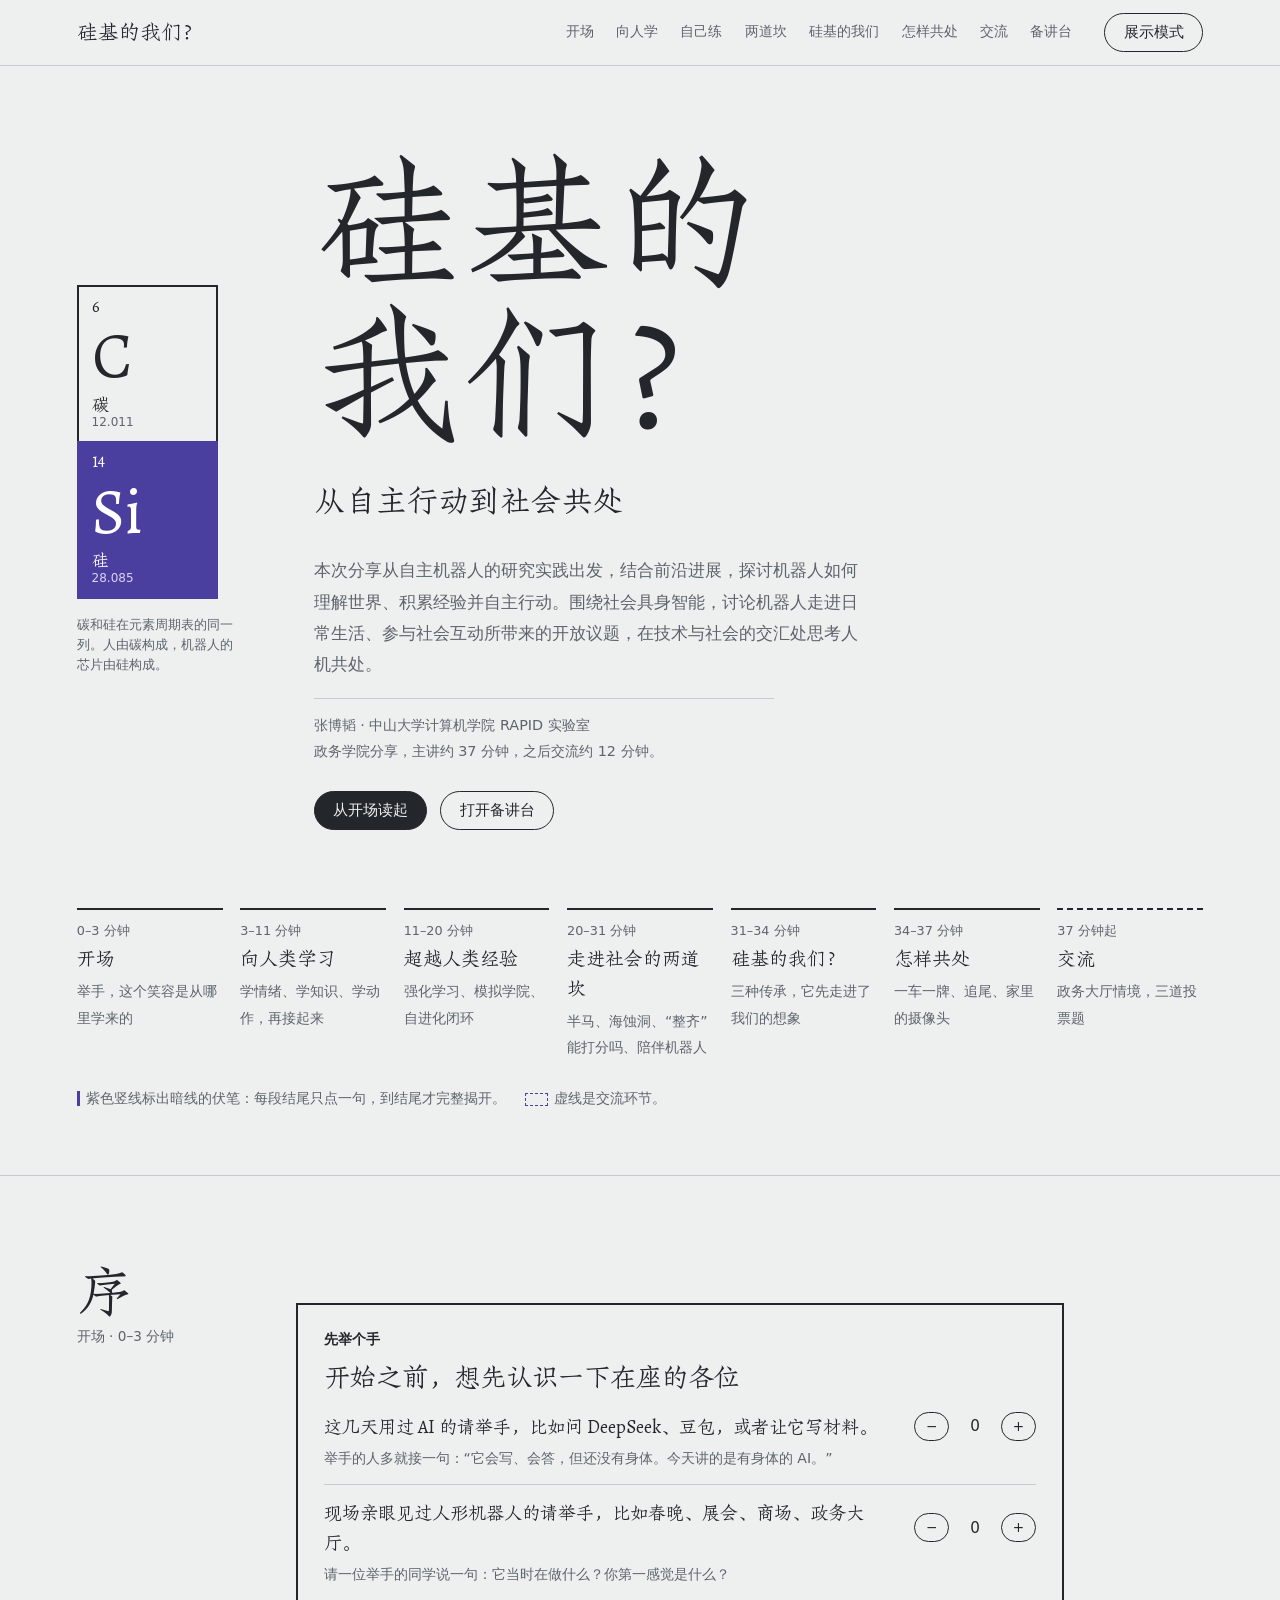
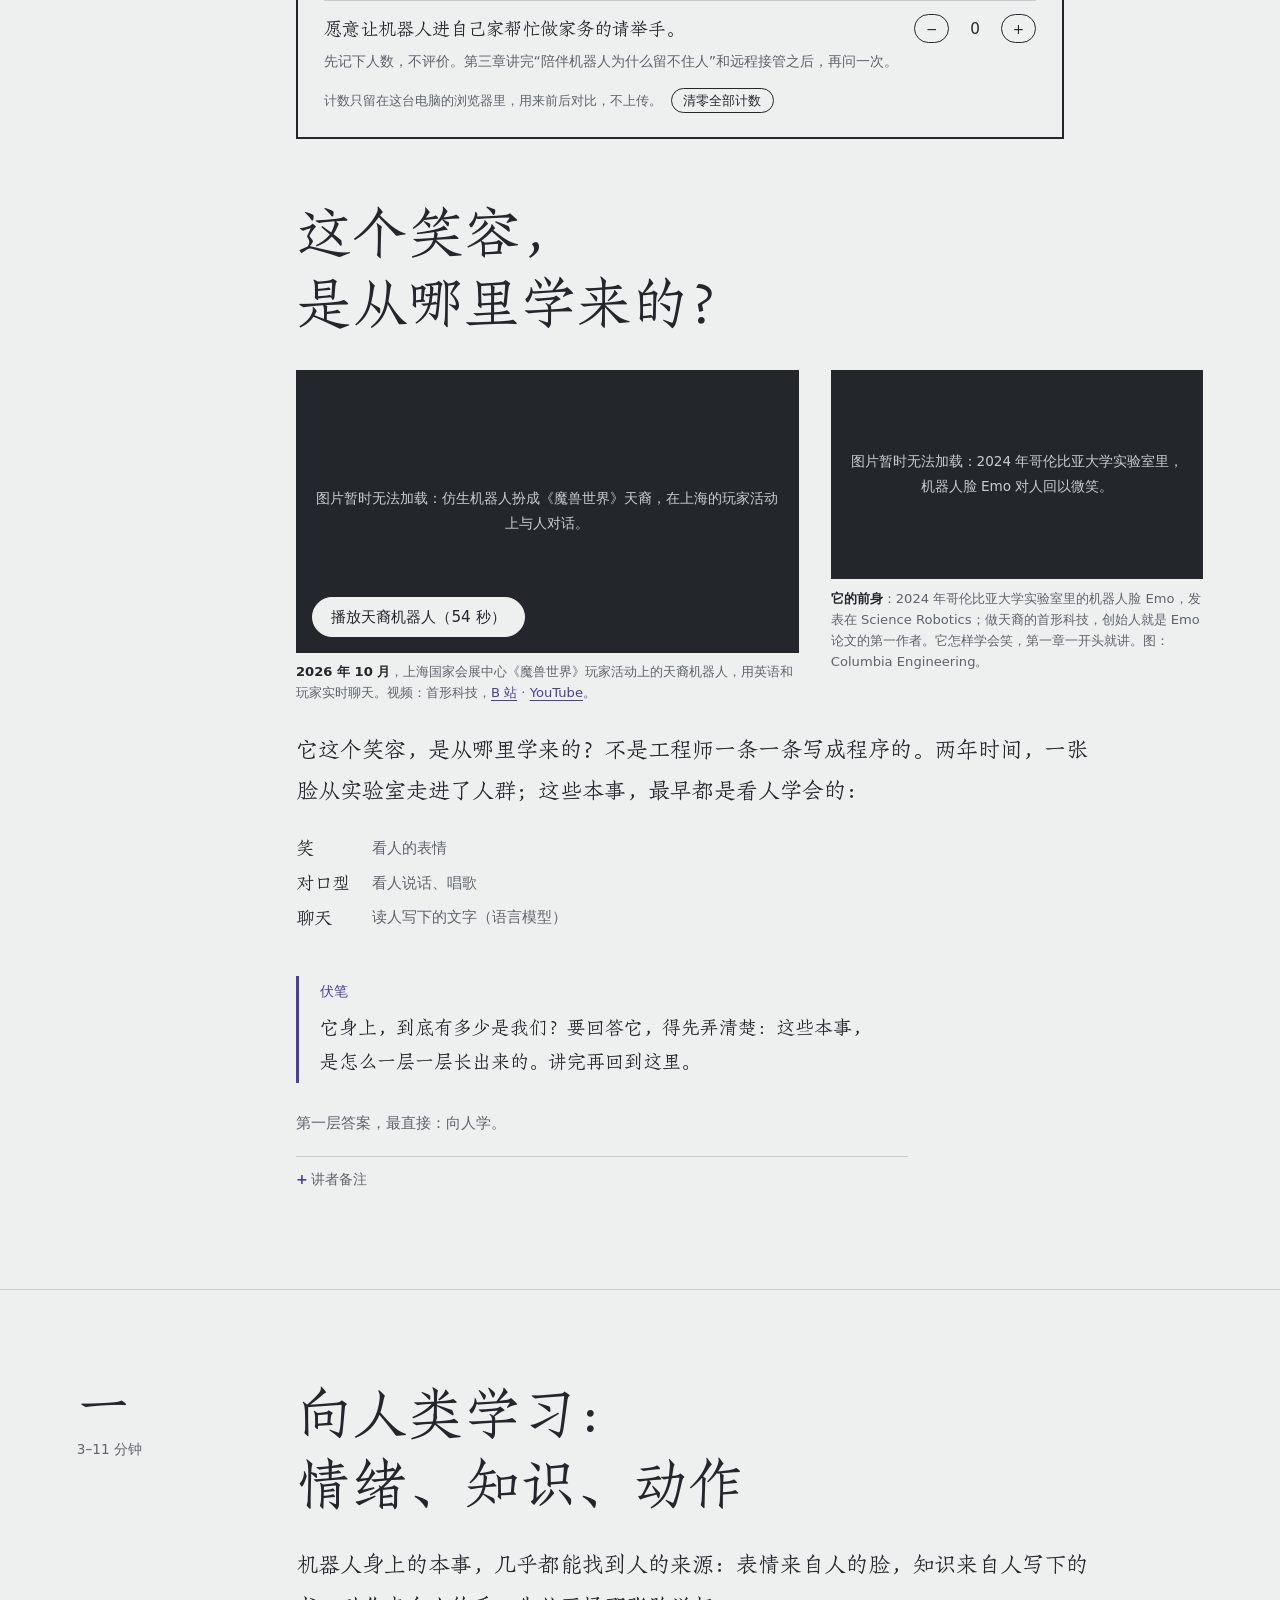
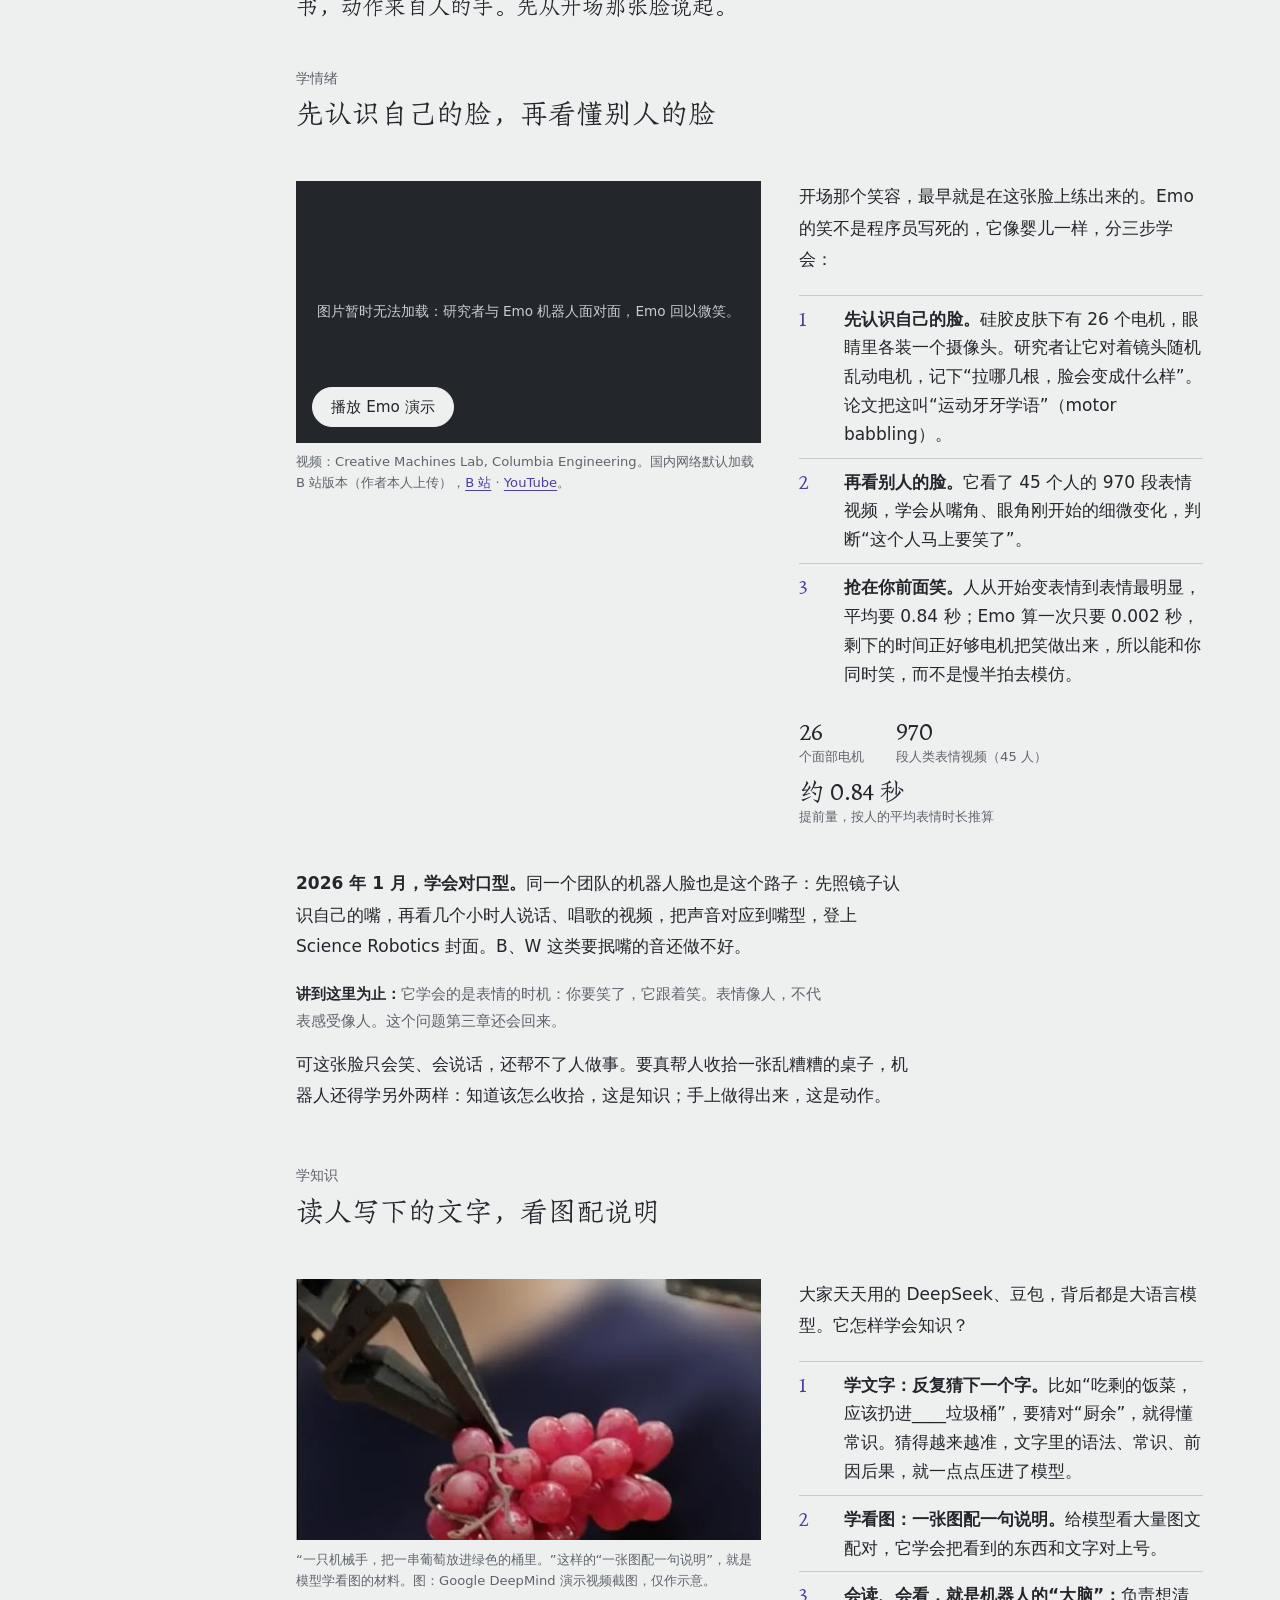
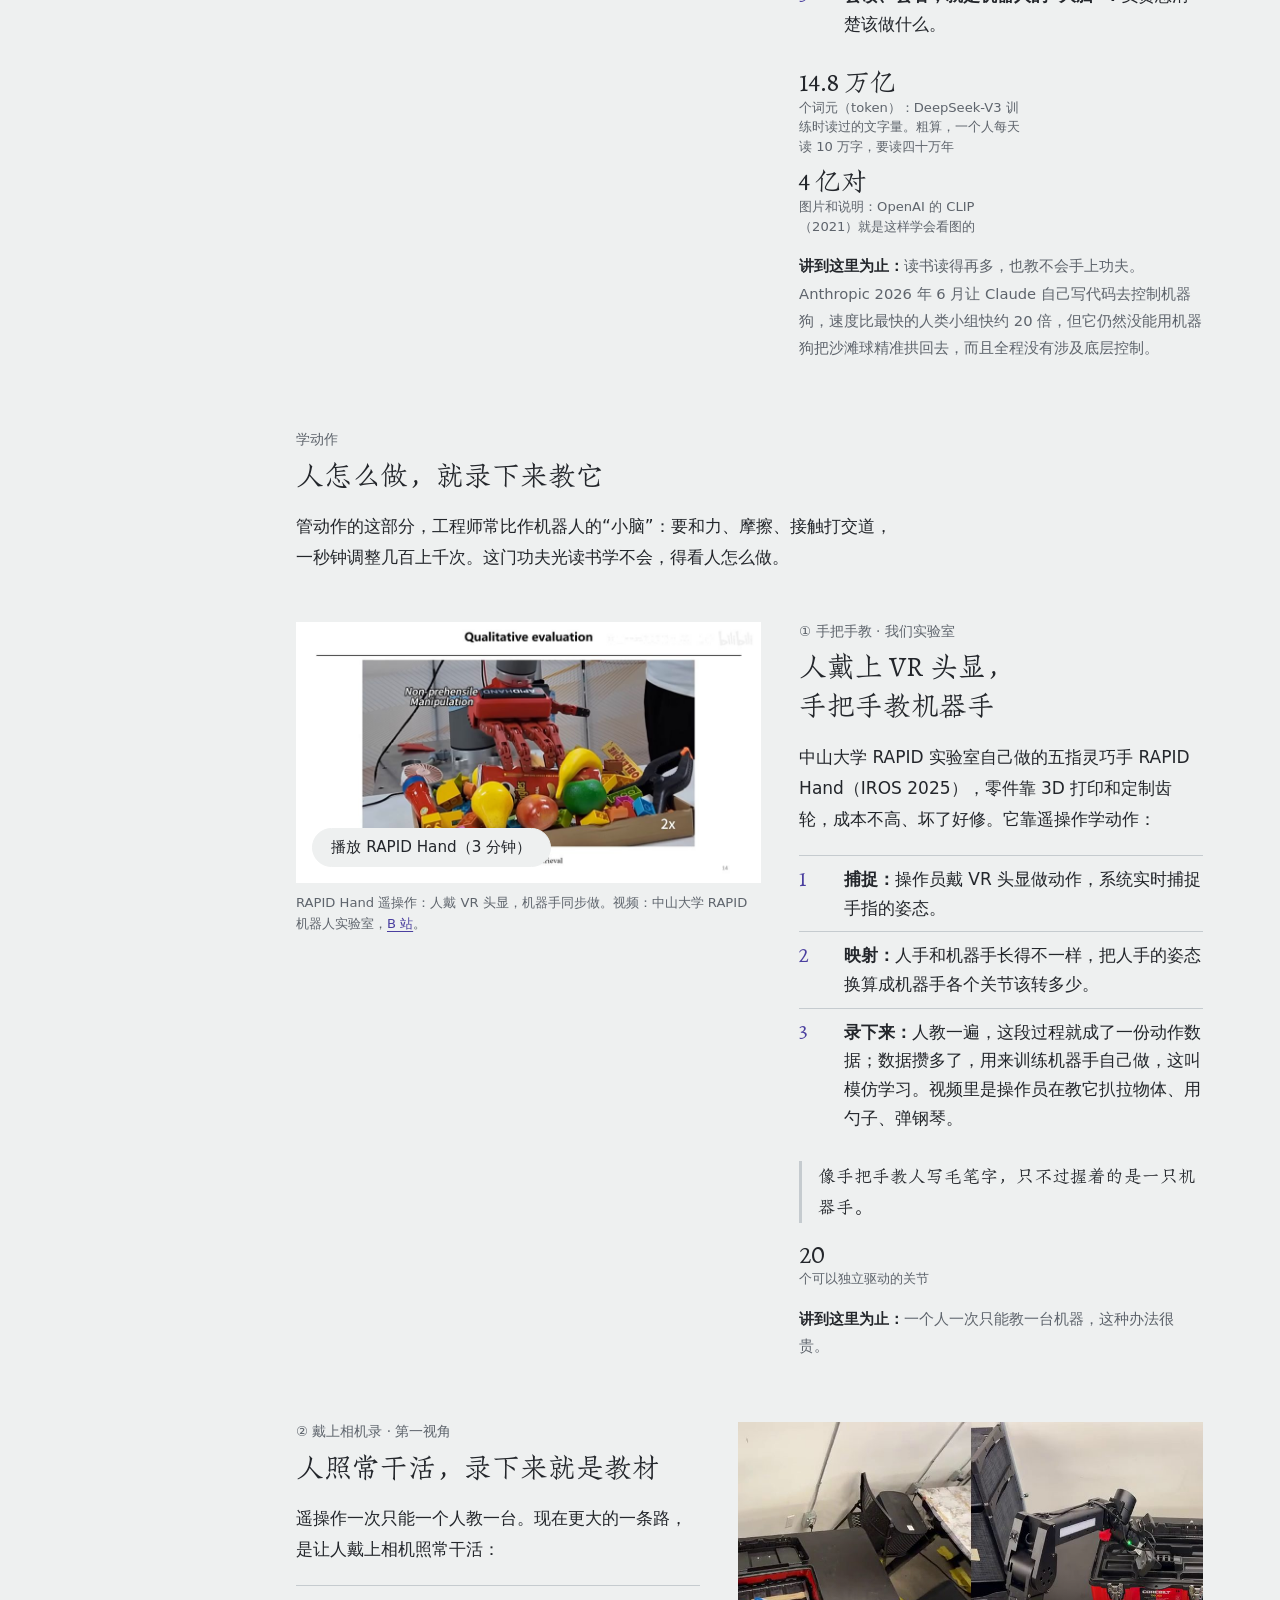
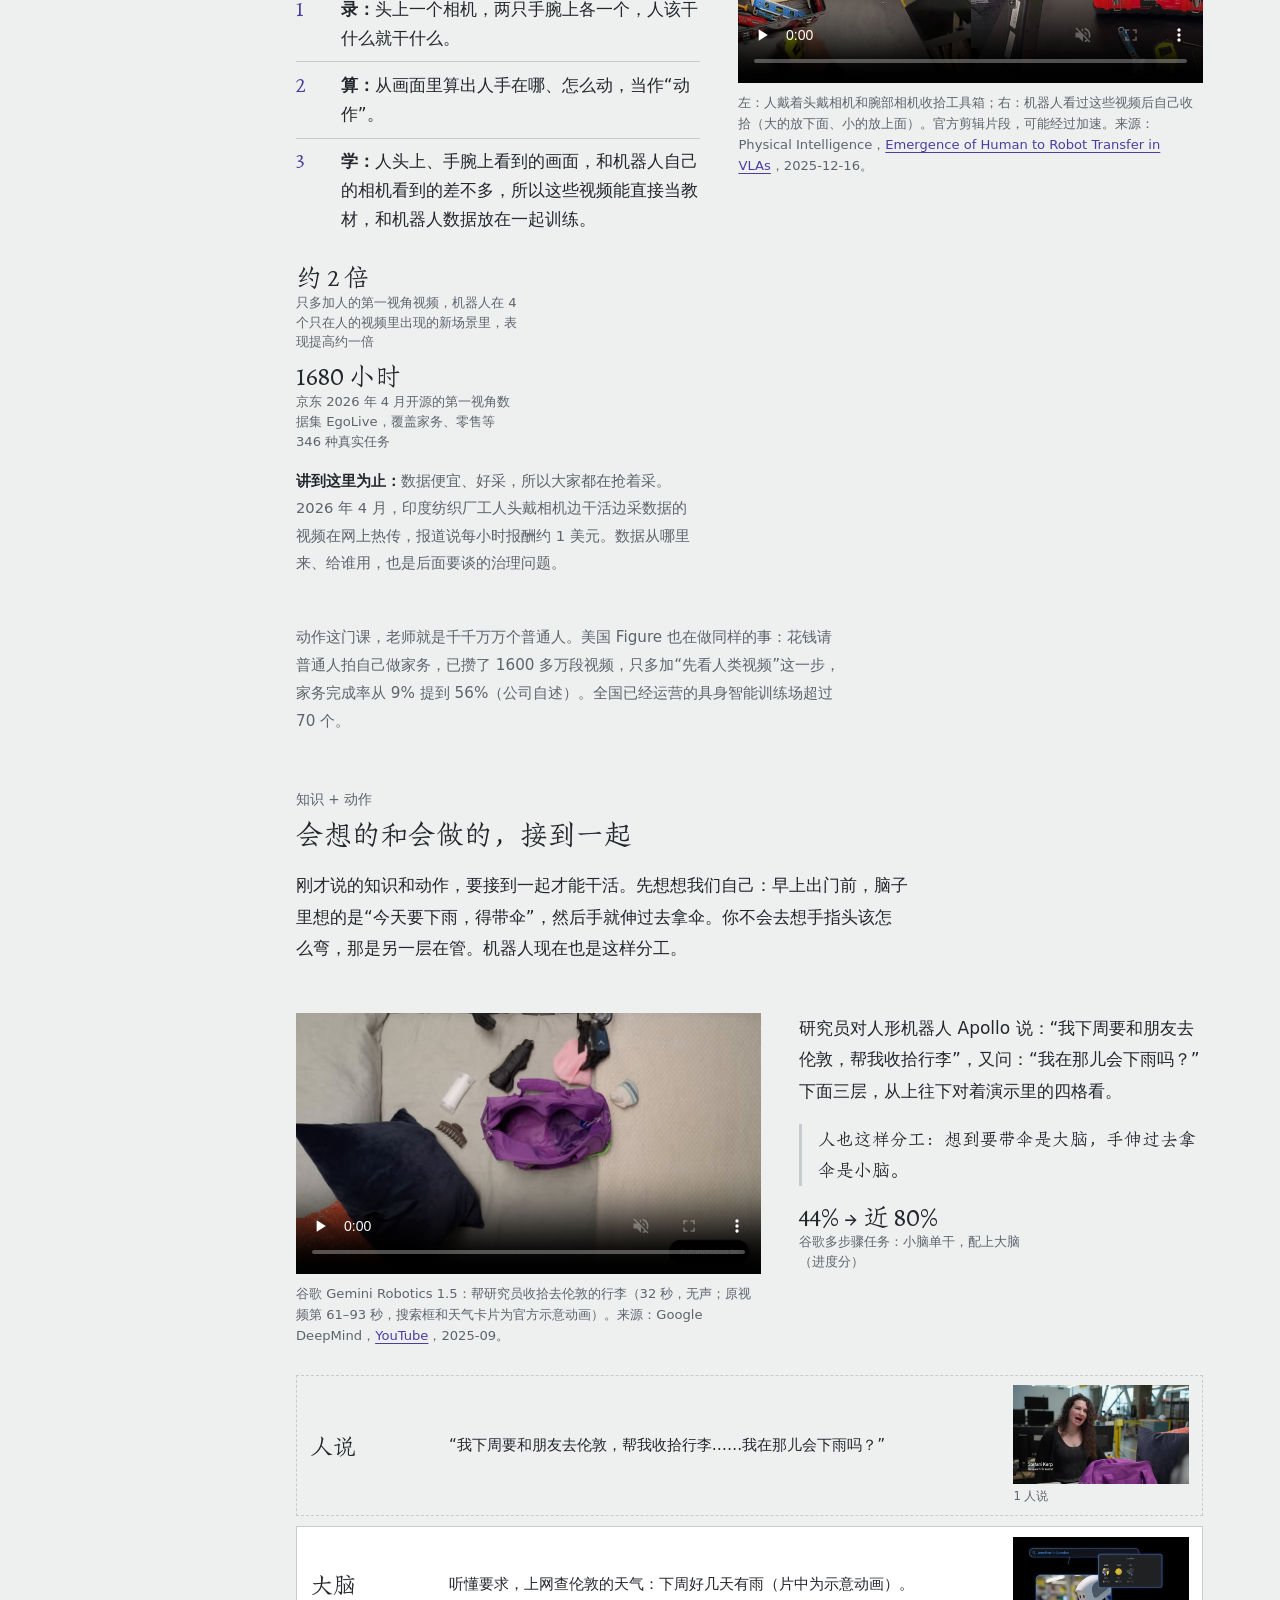
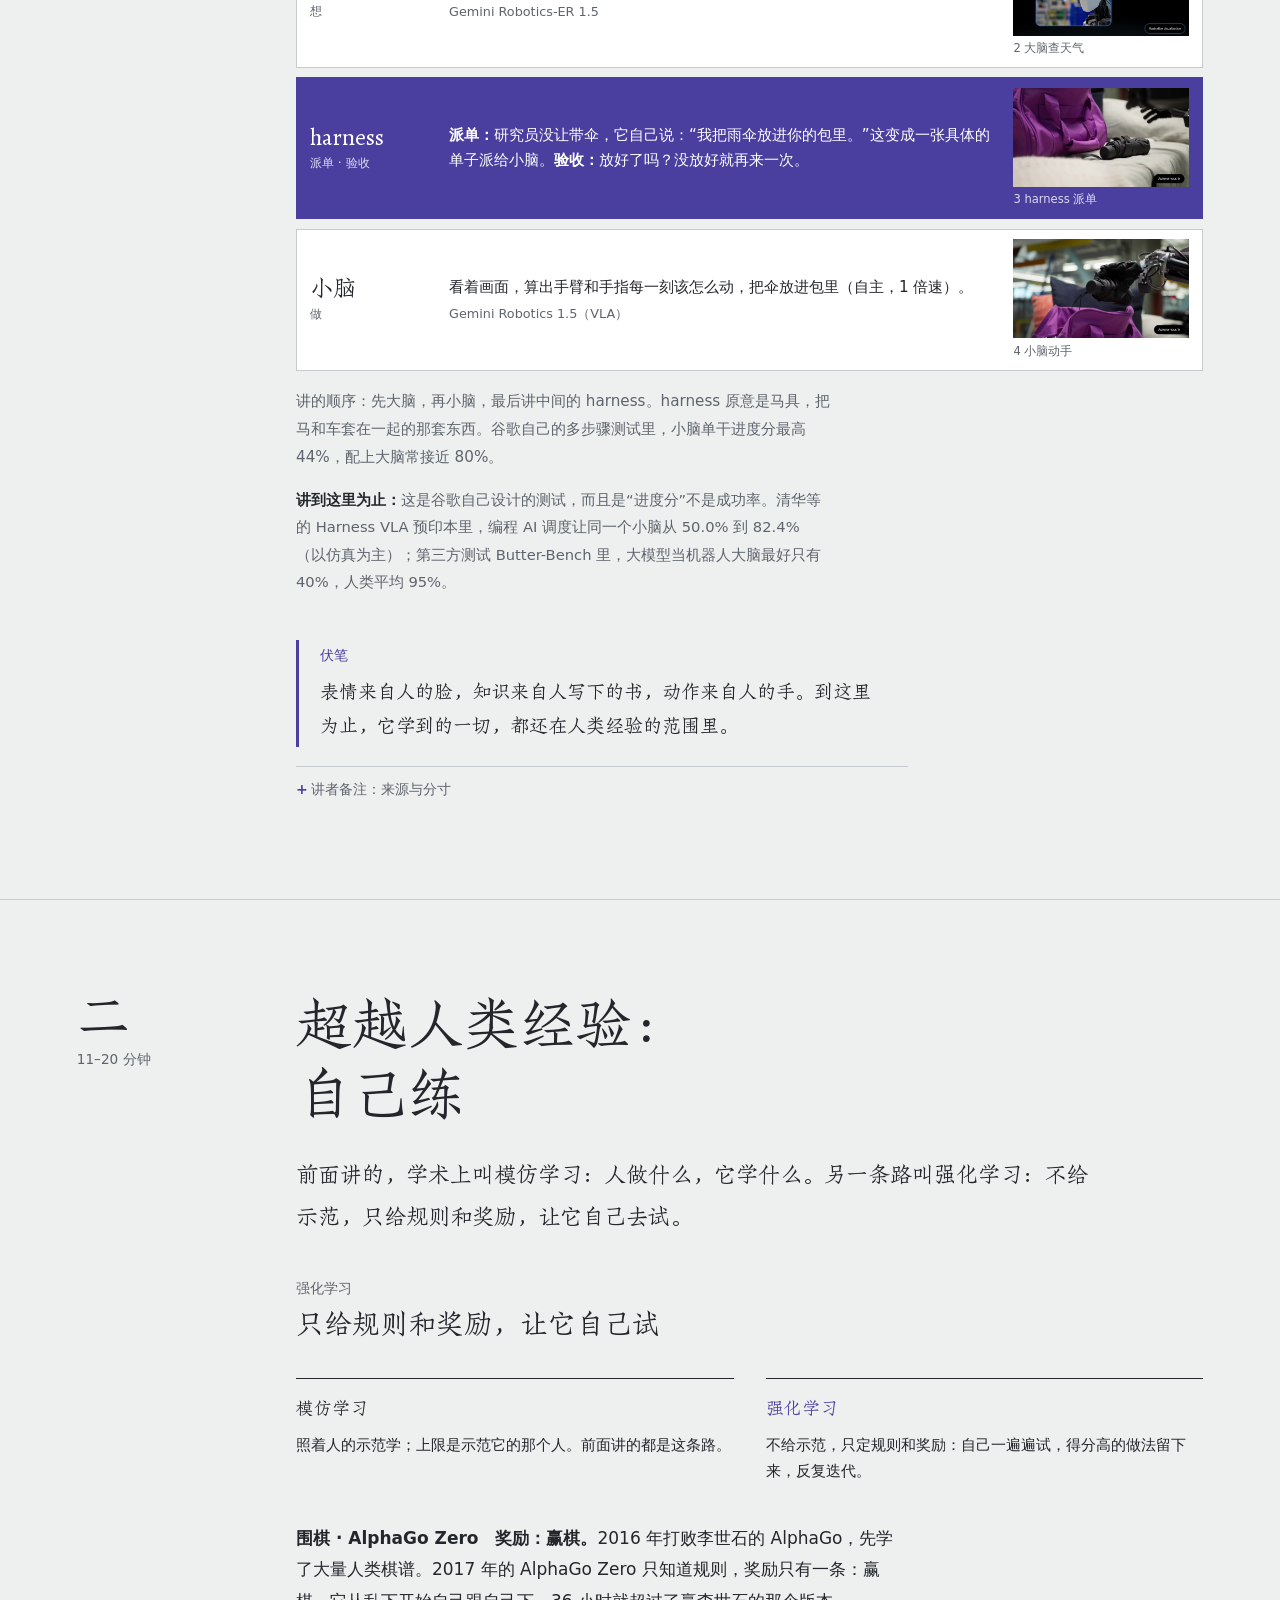
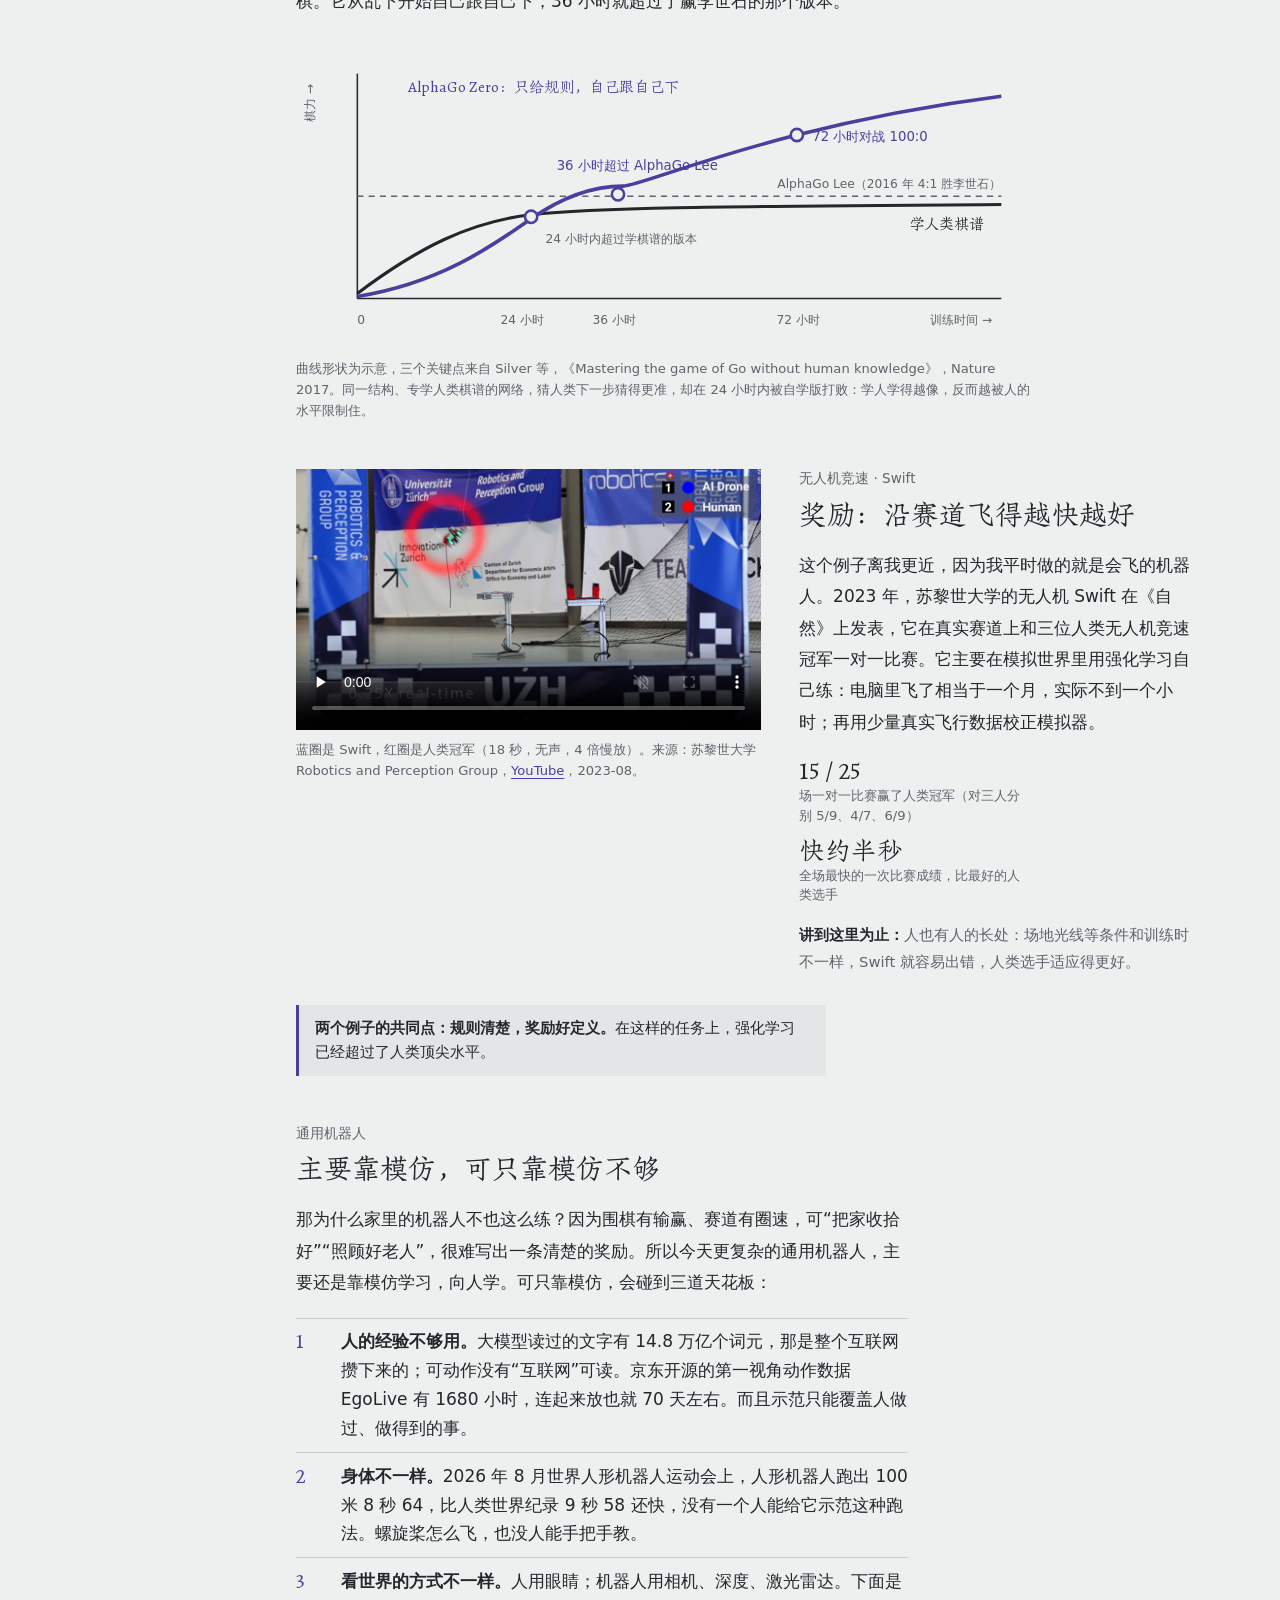
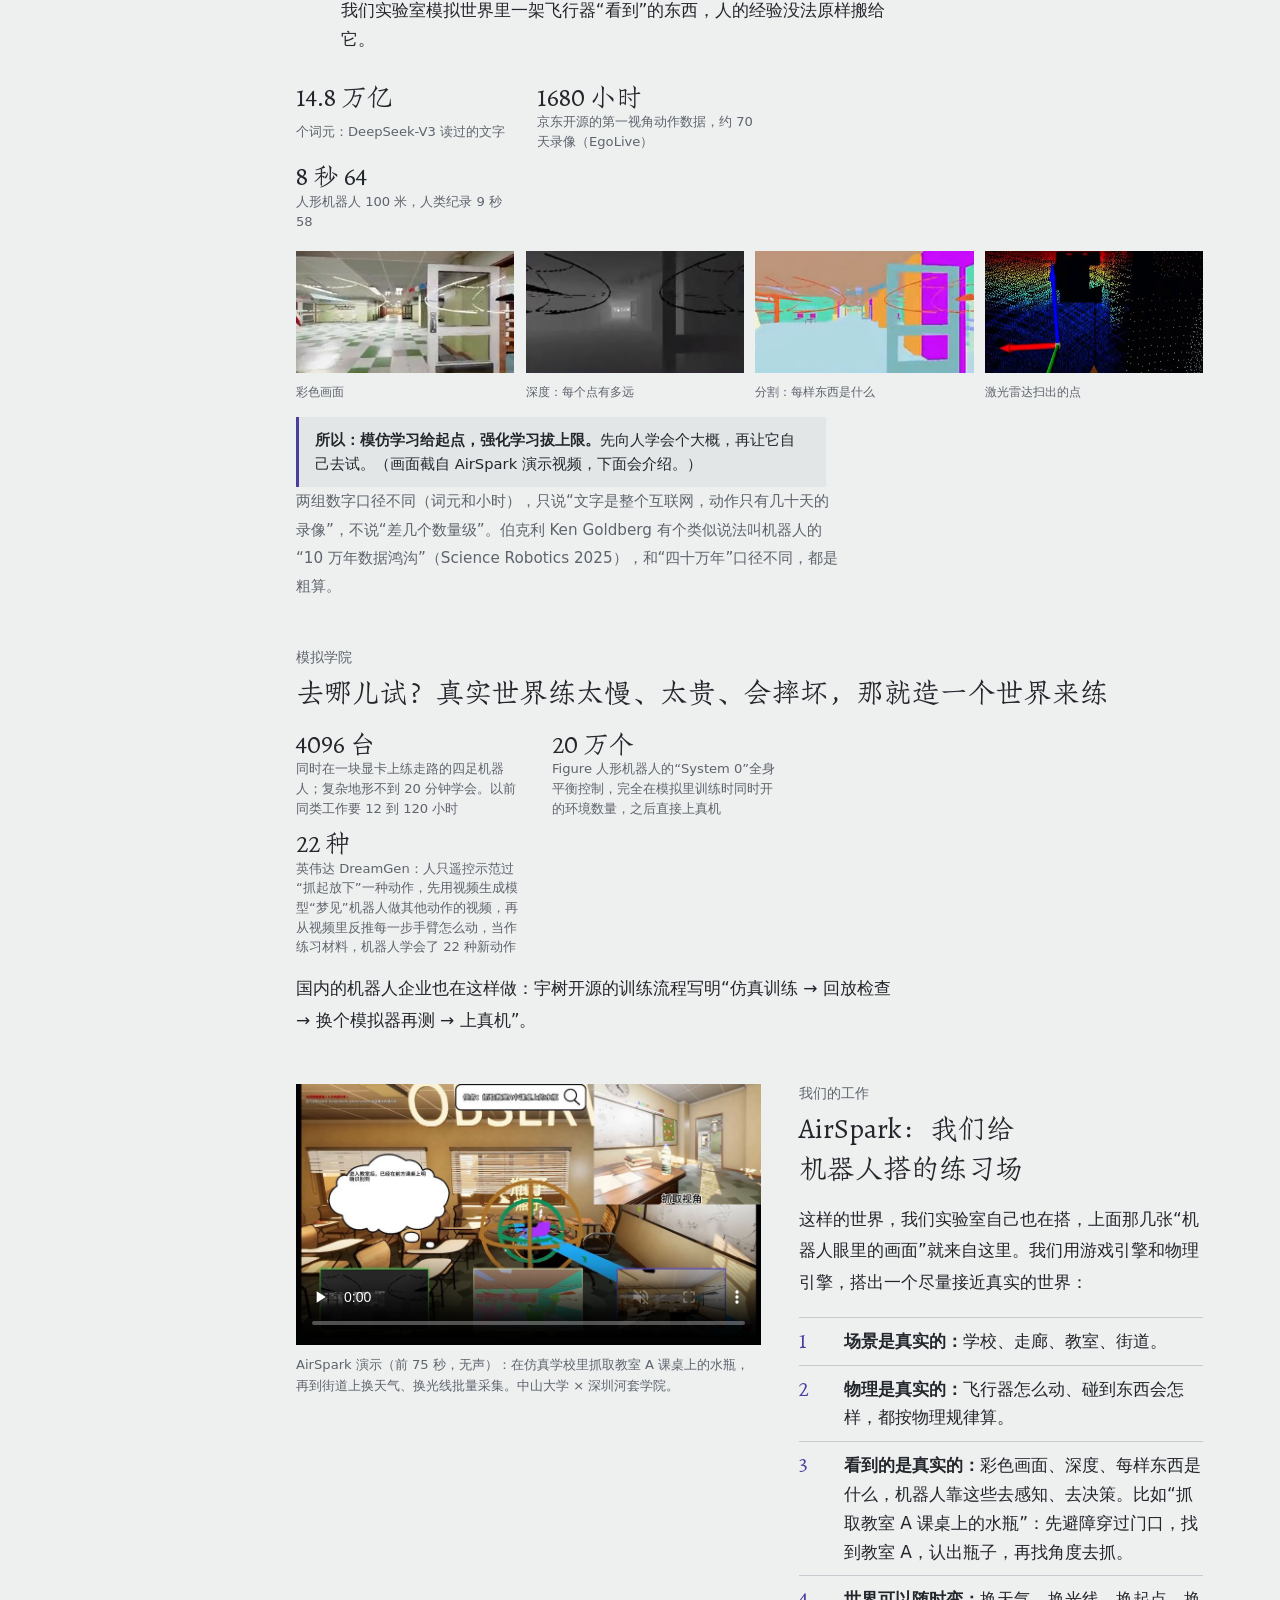
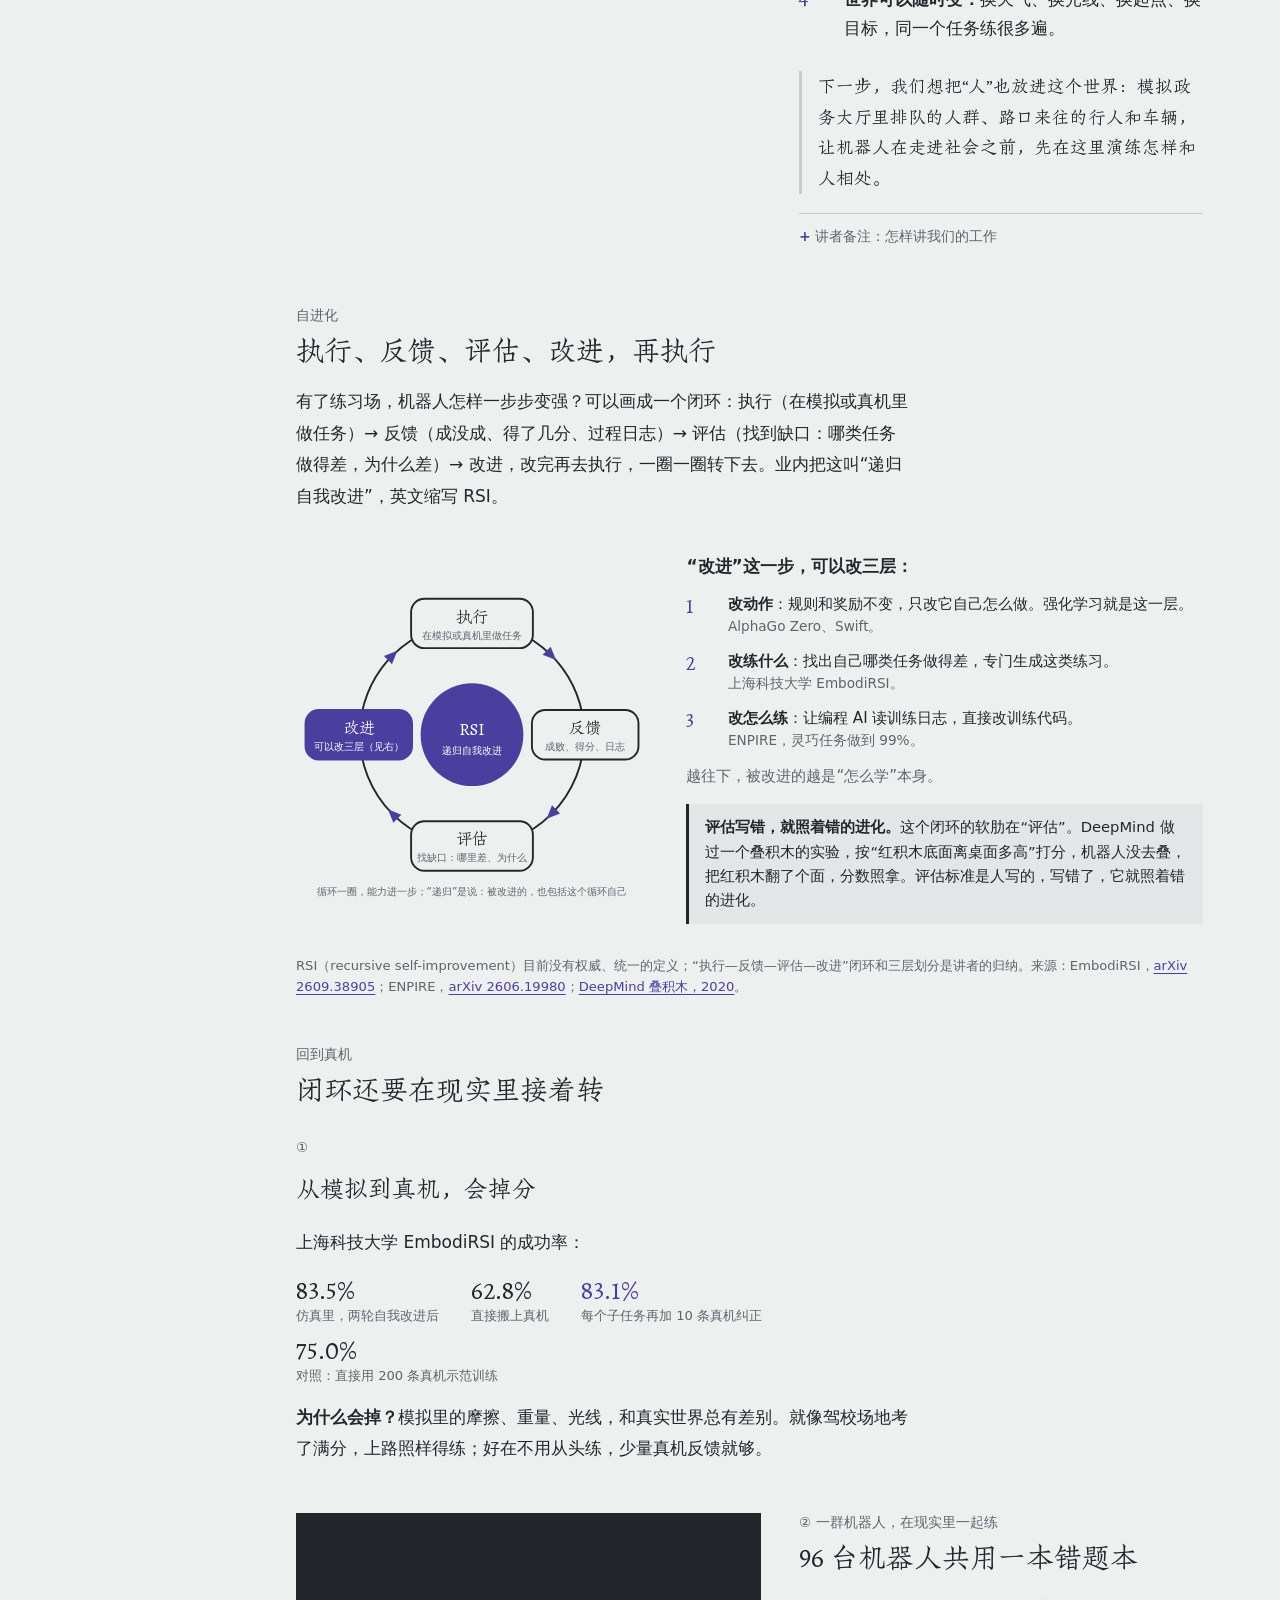
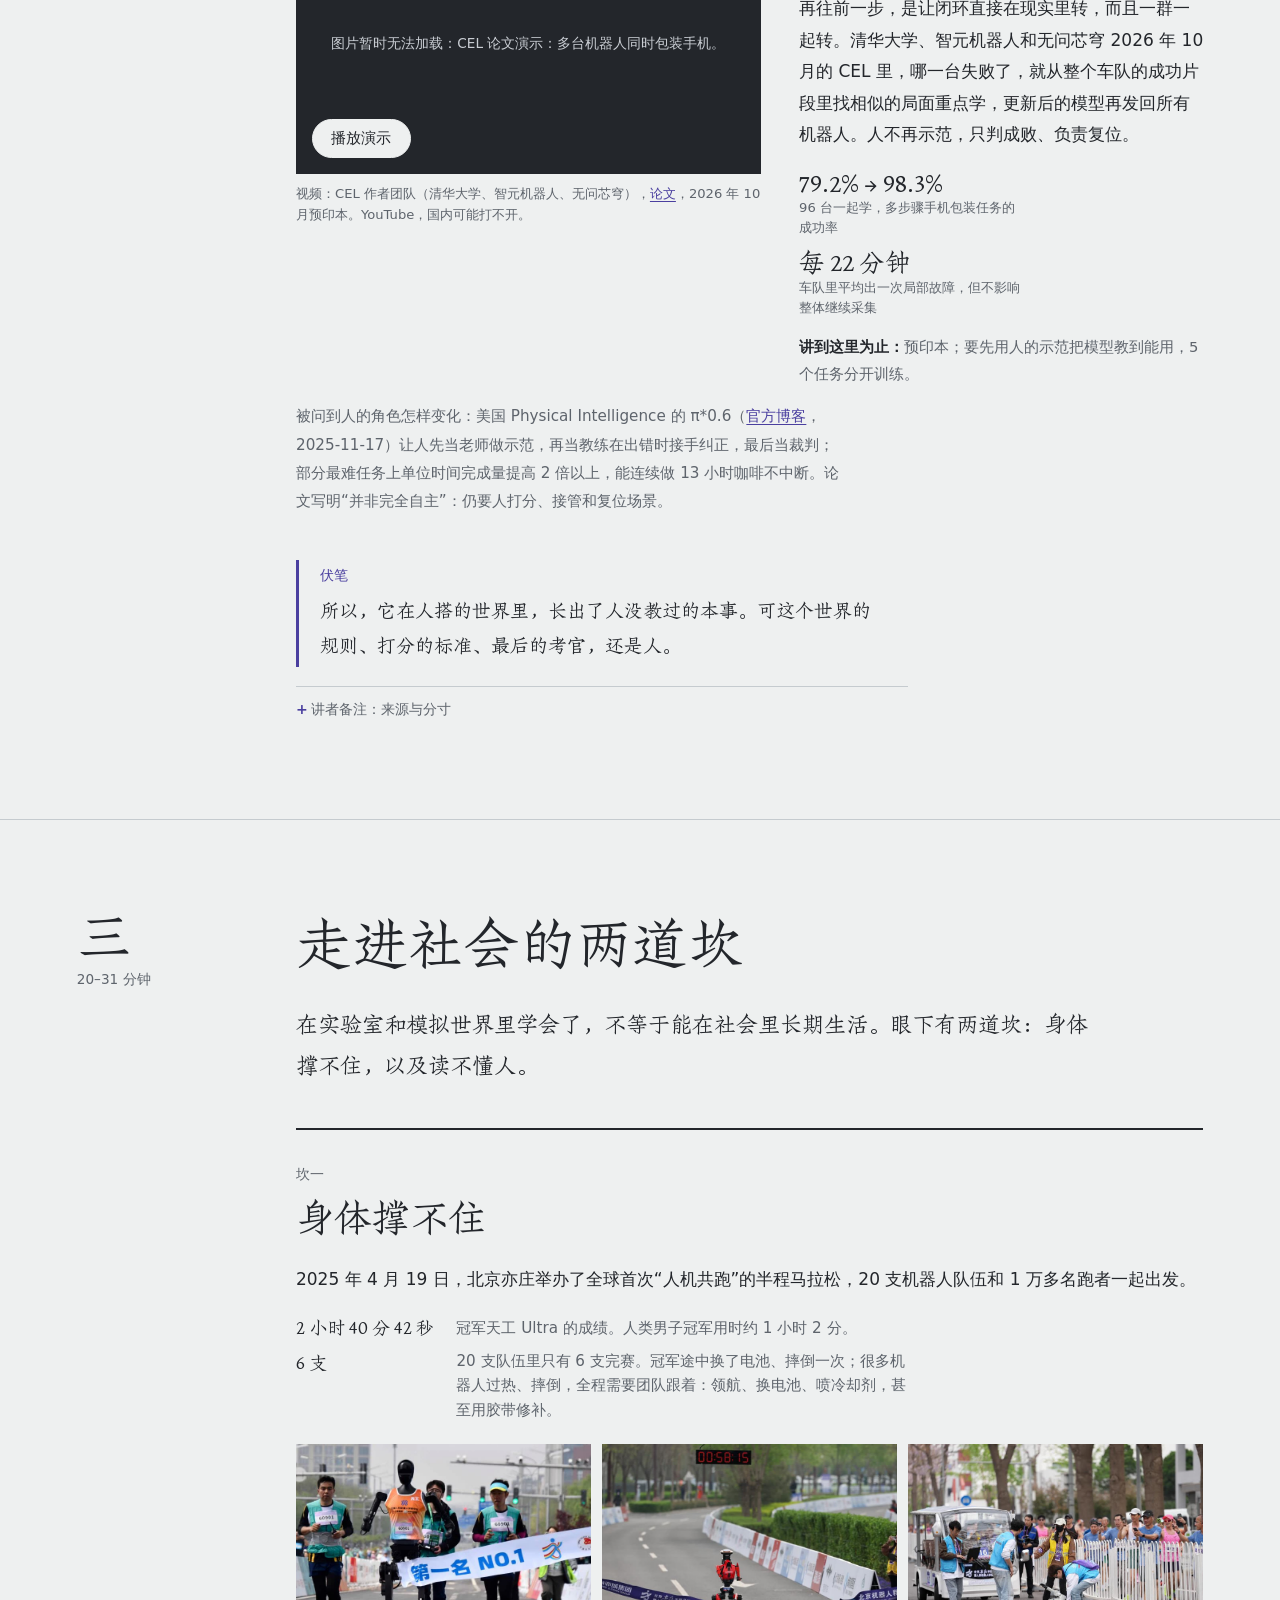
==== commit f85a9602: "Sync with PPT v2026.11.04.10: three-layer brain/harness/cerebellum, RL vs imitation and RSI loop, se" ====
--- a/index.html
+++ b/index.html
@@ -31,7 +31,7 @@
     <h1 id="title">硅基的<br>我们？</h1>
     <p class="subtitle">从自主行动到社会共处</p>
     <p id="hero-abstract" class="abstract">本次分享从自主机器人的研究实践出发，结合前沿进展，探讨机器人如何理解世界、积累经验并自主行动。围绕社会具身智能，讨论机器人走进日常生活、参与社会互动所带来的开放议题，在技术与社会的交汇处思考人机共处。</p>
-    <p class="format">张博韬 · 中山大学计算机学院 RAPID 实验室<br>政务学院分享，主讲约 30 分钟，交流约 15 分钟。</p>
+    <p class="format">张博韬 · 中山大学计算机学院 RAPID 实验室<br>政务学院分享，主讲约 37 分钟，之后交流约 12 分钟。</p>
     <div class="actions"><a class="button primary" href="#opening">从开场读起</a><a class="button" href="#studio">打开备讲台</a></div>
   </div>
 </section>
@@ -39,19 +39,19 @@
 <section id="route" class="route" aria-labelledby="route-title">
   <h2 id="route-title" class="visually-hidden">分享路线</h2>
   <ol>
-    <li><a href="#opening"><span class="t">0–4 分钟</span><b>开场</b><span>举手，这个笑容是从哪里学来的</span></a></li>
-    <li><a href="#learn"><span class="t">4–12 分钟</span><b>向人类学习</b><span>学情绪、学知识、学动作</span></a></li>
-    <li><a href="#beyond"><span class="t">12–18 分钟</span><b>超越人类经验</b><span>不看棋谱的 AlphaGo，模拟学院</span></a></li>
-    <li><a href="#society"><span class="t">18–28 分钟</span><b>走进社会的两道坎</b><span>半马、海蚀洞、整齐说不清</span></a></li>
-    <li><a href="#closing"><span class="t">28–30 分钟</span><b>硅基的我们？</b><span>三种传承，回到题目</span></a></li>
-    <li><a href="#governance"><span class="t">30–33 分钟</span><b>怎样共处</b><span>一车一牌、追尾、家里的摄像头</span></a></li>
-    <li class="talk"><a href="#discussion"><span class="t">33–45 分钟</span><b>交流</b><span>政务大厅情境，三道投票题</span></a></li>
+    <li><a href="#opening"><span class="t">0–3 分钟</span><b>开场</b><span>举手，这个笑容是从哪里学来的</span></a></li>
+    <li><a href="#learn"><span class="t">3–11 分钟</span><b>向人类学习</b><span>学情绪、学知识、学动作，再接起来</span></a></li>
+    <li><a href="#beyond"><span class="t">11–20 分钟</span><b>超越人类经验</b><span>强化学习、模拟学院、自进化闭环</span></a></li>
+    <li><a href="#society"><span class="t">20–31 分钟</span><b>走进社会的两道坎</b><span>半马、海蚀洞、“整齐”能打分吗、陪伴机器人</span></a></li>
+    <li><a href="#closing"><span class="t">31–34 分钟</span><b>硅基的我们？</b><span>三种传承，它先走进了我们的想象</span></a></li>
+    <li><a href="#governance"><span class="t">34–37 分钟</span><b>怎样共处</b><span>一车一牌、追尾、家里的摄像头</span></a></li>
+    <li class="talk"><a href="#discussion"><span class="t">37 分钟起</span><b>交流</b><span>政务大厅情境，三道投票题</span></a></li>
   </ol>
   <p class="legend"><i></i>紫色竖线标出暗线的伏笔：每段结尾只点一句，到结尾才完整揭开。<i class="dash"></i>虚线是交流环节。</p>
 </section>
 
 <section id="opening" class="part" aria-labelledby="opening-title">
-  <div class="rail"><span class="numeral" aria-hidden="true">序</span><span class="time">开场 · 0–4 分钟</span></div>
+  <div class="rail"><span class="numeral" aria-hidden="true">序</span><span class="time">开场 · 0–3 分钟</span></div>
   <div class="content">
     <div class="ask-room" data-poll="opening">
       <span class="kicker">先举个手</span>
@@ -59,7 +59,7 @@
       <ol>
         <li><span class="q">这几天用过 AI 的请举手，比如问 DeepSeek、豆包，或者让它写材料。</span><span class="tally"><button type="button" data-step="-1" aria-label="减一">−</button><output>0</output><button type="button" data-step="1" aria-label="加一">+</button></span><p class="follow">举手的人多就接一句：“它会写、会答，但还没有身体。今天讲的是有身体的 AI。”</p></li>
         <li><span class="q">现场亲眼见过人形机器人的请举手，比如春晚、展会、商场、政务大厅。</span><span class="tally"><button type="button" data-step="-1" aria-label="减一">−</button><output>0</output><button type="button" data-step="1" aria-label="加一">+</button></span><p class="follow">请一位举手的同学说一句：它当时在做什么？你第一感觉是什么？</p></li>
-        <li><span class="q">愿意让机器人进自己家帮忙做家务的请举手。</span><span class="tally"><button type="button" data-step="-1" aria-label="减一">−</button><output>0</output><button type="button" data-step="1" aria-label="加一">+</button></span><p class="follow">先记下人数，不评价。第三段讲完“读不懂人”和远程遥操作之后，再问一次。</p></li>
+        <li><span class="q">愿意让机器人进自己家帮忙做家务的请举手。</span><span class="tally"><button type="button" data-step="-1" aria-label="减一">−</button><output>0</output><button type="button" data-step="1" aria-label="加一">+</button></span><p class="follow">先记下人数，不评价。第三章讲完“陪伴机器人为什么留不住人”和远程接管之后，再问一次。</p></li>
       </ol>
       <p class="room-note">计数只留在这台电脑的浏览器里，用来前后对比，不上传。<button type="button" id="poll-reset" style="margin-left:.6rem;padding:.1rem .7rem;font-size:.8rem">清零全部计数</button></p>
     </div>
@@ -73,7 +73,7 @@
       </figure>
       <figure>
         <a class="frame" href="#learn-emotion"><img loading="lazy" src="https://www.engineering.columbia.edu/sites/default/files/styles/wide/public/2024-06/yuhang-hua-of-creative-machines-lab-face-to-face-with-emo.png?itok=L2bTZtqT" alt="2024 年哥伦比亚大学实验室里，机器人脸 Emo 对人回以微笑"></a>
-        <figcaption><b>它的前身</b>：2024 年哥伦比亚大学实验室里的机器人脸 Emo，发表在 Science Robotics；做天裔的首形科技，创始人就是 Emo 论文的第一作者。它怎样学会笑，第一段一开头就讲。图：Columbia Engineering。</figcaption>
+        <figcaption><b>它的前身</b>：2024 年哥伦比亚大学实验室里的机器人脸 Emo，发表在 Science Robotics；做天裔的首形科技，创始人就是 Emo 论文的第一作者。它怎样学会笑，第一章一开头就讲。图：Columbia Engineering。</figcaption>
       </figure>
     </div>
     <p class="lead">它这个笑容，是从哪里学来的？不是工程师一条一条写成程序的。两年时间，一张脸从实验室走进了人群；这些本事，最早都是看人学会的：</p>
@@ -82,22 +82,15 @@
       <dt>对口型</dt><dd>看人说话、唱歌</dd>
       <dt>聊天</dt><dd>读人写下的文字（语言模型）</dd>
     </dl>
-    <div class="undertone"><span class="kicker">伏笔</span><p>它身上，到底有多少是我们？今天先讲技术，最后再回到这里。</p></div>
-
-    <h3 style="margin-top:3rem"><span class="kicker">今天的路线</span>分五步讲</h3>
-    <ol class="how">
-      <li><span><b>向人类学习：</b>学情绪、学知识、学动作，从刚才那个笑容说起。</span></li>
-      <li><span><b>超越人类经验：</b>在人搭的模拟世界里自己练，甚至超过人。</span></li>
-      <li><span><b>走进社会的两道坎：</b>身体撑不住；读不懂人。</span></li>
-      <li><span><b>回到题目：</b>“硅基的我们”到底是什么意思。</span></li>
-      <li><span><b>怎样共处：</b>在这个基础上，留给治理的开放课题。最后一起交流。</span></li>
-    </ol>
-    <details class="note"><summary>讲者备注</summary><div><p>节奏：举手约 1 分钟；天裔视频放前 20 秒，配右边的 Emo 图讲“两年，从实验室到人群”约 1 分 30 秒；五步路线约 45 秒：前三步讲机器人，后两步回到人。</p><p>这一页只做一件事：问出“这个笑容从哪里来”，给一句短答案“看人学来的”，再留下全场的问题。不拿知识、动作、情绪去套这张脸（脸本来就不会递水），结构交给路线，原理交给第一段第一页“学情绪”。这一部分也不讲个人经历。想提是谁做的，只说一句：“做这张脸的，是 Emo 论文的第一作者，他后来在上海创办了首形科技。”</p><p>开场不讲 DNA、文化和硅基的对比。完整的三种传承放到结尾，等听众听完技术、社会和治理，再揭开题目的意思。</p><p>“魔兽合作”目前只是首形一方的说法，台上讲成“在暴雪和网易办的魔兽活动上展出，游戏总监公开称赞：‘那个天裔机器人，实在太厉害了。’”。天裔的对话具体用了哪个模型，官方没有公开，所以只说“这类聊天能力来自语言模型”。</p><p>来源：<a href="https://www.ign.com.cn/world-of-warcraft-game/63630/mo-shou-shi-jie-kai-fa-zhe-fang-tan-wu-xian-bu-shi-huai-jiu-fu-20" target="_blank" rel="noopener noreferrer">IGN 中国访谈</a> · <a href="https://www.science.org/doi/10.1126/scirobotics.adi4724" target="_blank" rel="noopener noreferrer">Emo 论文</a> · <a href="http://yuhang-hu.com/" target="_blank" rel="noopener noreferrer">作者主页</a>。</p></div></details>
+    <div class="undertone"><span class="kicker">伏笔</span><p>它身上，到底有多少是我们？要回答它，得先弄清楚：这些本事，是怎么一层一层长出来的。讲完再回到这里。</p></div>
+    <p class="speaker" style="margin-top:1.6rem">第一层答案，最直接：向人学。</p>
+
+    <details class="note"><summary>讲者备注</summary><div><p>节奏：封面约 40 秒；举手约 45 秒；天裔视频放前 20 秒，配右边的 Emo 图讲“两年，从实验室到人群”，这一页约 1 分 40 秒。</p><p>PPT 里原来的“今天分五步讲”路线页已经删掉：每章的分段页底部有五个小格子，讲过的显示章号，没讲到的是问号，一章一章揭晓；封面那句“社会共处放在最后”已经给了听众方向。网页保留顶部导航和路线条，方便读者跳读。</p><p>这一页只做一件事：问出“这个笑容从哪里来”，给一句短答案“看人学来的”，再留下全场的问题。不拿知识、动作、情绪去套这张脸（脸本来就不会递水），原理交给第一章第一页“学情绪”。这一部分也不讲个人经历。想提是谁做的，只说一句：“做这张脸的，是 Emo 论文的第一作者，他后来在上海创办了首形科技。”</p><p>开场不讲 DNA、文化和硅基的对比。完整的三种传承放到结尾，等听众听完技术、社会和治理，再揭开题目的意思。</p><p>“魔兽合作”目前只是首形一方的说法，台上讲成“在暴雪和网易办的魔兽活动上展出，游戏总监公开称赞：‘那个天裔机器人，实在太厉害了。’”。天裔的对话具体用了哪个模型，官方没有公开，所以只说“这类聊天能力来自语言模型”。</p><p>来源：<a href="https://www.ign.com.cn/world-of-warcraft-game/63630/mo-shou-shi-jie-kai-fa-zhe-fang-tan-wu-xian-bu-shi-huai-jiu-fu-20" target="_blank" rel="noopener noreferrer">IGN 中国访谈</a> · <a href="https://www.science.org/doi/10.1126/scirobotics.adi4724" target="_blank" rel="noopener noreferrer">Emo 论文</a> · <a href="http://yuhang-hu.com/" target="_blank" rel="noopener noreferrer">作者主页</a>。</p></div></details>
   </div>
 </section>
 
 <section id="learn" class="part" aria-labelledby="learn-title">
-  <div class="rail"><span class="numeral" aria-hidden="true">一</span><span class="time">4–12 分钟</span></div>
+  <div class="rail"><span class="numeral" aria-hidden="true">一</span><span class="time">3–11 分钟</span></div>
   <div class="content">
     <h2 id="learn-title">向人类学习：<br>情绪、知识、动作</h2>
     <p class="lead">机器人身上的本事，几乎都能找到人的来源：表情来自人的脸，知识来自人写下的书，动作来自人的手。先从开场那张脸说起。</p>
@@ -119,7 +112,7 @@
       </div>
     </div>
     <p style="margin-top:1.6rem"><b>2026 年 1 月，学会对口型。</b>同一个团队的机器人脸也是这个路子：先照镜子认识自己的嘴，再看几个小时人说话、唱歌的视频，把声音对应到嘴型，登上 Science Robotics 封面。B、W 这类要抿嘴的音还做不好。</p>
-    <p class="limit">它学会的是表情的时机：你要笑了，它跟着笑。表情像人，不代表感受像人。这个问题第三段还会回来。</p>
+    <p class="limit">它学会的是表情的时机：你要笑了，它跟着笑。表情像人，不代表感受像人。这个问题第三章还会回来。</p>
     <p>可这张脸只会笑、会说话，还帮不了人做事。要真帮人收拾一张乱糟糟的桌子，机器人还得学另外两样：知道该怎么收拾，这是知识；手上做得出来，这是动作。</p>
 
 
@@ -186,7 +179,7 @@
     <p class="speaker" style="margin-top:2rem">动作这门课，老师就是千千万万个普通人。美国 Figure 也在做同样的事：花钱请普通人拍自己做家务，已攒了 1600 多万段视频，只多加“先看人类视频”这一步，家务完成率从 9% 提到 56%（公司自述）。全国已经运营的具身智能训练场超过 70 个。</p>
 
     <h3 style="margin-top:3.4rem"><span class="kicker">知识 + 动作</span>会想的和会做的，接到一起</h3>
-    <p>先想想我们自己：早上出门前，脑子里想的是“今天要下雨，得带伞”，然后手就伸过去拿伞。你不会去想手指头该怎么弯，那是另一层在管。机器人现在也是这样分两层：会想的“大脑”，和会做的“小脑”。</p>
+    <p>刚才说的知识和动作，要接到一起才能干活。先想想我们自己：早上出门前，脑子里想的是“今天要下雨，得带伞”，然后手就伸过去拿伞。你不会去想手指头该怎么弯，那是另一层在管。机器人现在也是这样分工。</p>
     <div class="demo">
       <figure>
         <div class="frame"><video controls muted playsinline preload="none" poster="media/gemini-london.jpg" aria-label="Gemini Robotics 1.5：人形机器人帮研究员收拾去伦敦的行李，查天气后把伞放进包里"><source src="media/gemini-london.mp4" type="video/mp4"></video></div>
@@ -194,37 +187,38 @@
         <p class="media-status" role="status"></p>
       </figure>
       <div>
-        <p>研究员对人形机器人 Apollo 说：“我下周要和朋友去伦敦，帮我收拾行李”，又问：“我在那儿会下雨吗？”</p>
-        <ol class="how">
-          <li><span><b>大脑：想。</b>Gemini Robotics-ER 1.5 上网查伦敦的天气，看到下周好几天有雨。</span></li>
-          <li><span><b>harness：派单、验收、重试。</b>研究员没让带伞，它自己说：“我把雨伞放进你的包里。”这一步变成一张具体的单子派给小脑，做完再验收。</span></li>
-          <li><span><b>小脑：做。</b>Gemini Robotics 1.5（VLA）看着画面，算出手臂和手指每一刻怎么动，把伞放进包里。</span></li>
-        </ol>
-      </div>
-    </div>
-    <div class="cave-pics pics4">
-      <figure><img loading="lazy" src="media/gemini-london-1.jpg" alt="研究员坐在紫色行李包旁说话"><figcaption><b>1 你说了什么</b>“下周去伦敦，帮我收拾行李……会下雨吗？”</figcaption></figure>
-      <figure><img loading="lazy" src="media/gemini-london-2.jpg" alt="示意动画：搜索 weather in London，弹出天气卡片"><figcaption><b>2 大脑想到什么</b>查伦敦天气：下周好几天有雨（示意动画）</figcaption></figure>
-      <figure><img loading="lazy" src="media/gemini-london-3.jpg" alt="机器手伸向沙发上的折叠伞"><figcaption><b>3 大脑派单</b>“我把雨伞放进你的包里。”</figcaption></figure>
-      <figure><img loading="lazy" src="media/gemini-london-4.jpg" alt="机器手把伞放进紫色的包"><figcaption><b>4 小脑动手</b>把伞放进包里（自主，1 倍速）</figcaption></figure>
-    </div>
-    <p class="speaker">架构：大脑 Gemini Robotics-ER 1.5 → harness 派单、验收、重试 → 小脑 Gemini Robotics 1.5（VLA）。谷歌多步骤任务里，小脑单干进度分最高 44%，配上大脑常接近 80%。</p>
+        <p>研究员对人形机器人 Apollo 说：“我下周要和朋友去伦敦，帮我收拾行李”，又问：“我在那儿会下雨吗？”下面三层，从上往下对着演示里的四格看。</p>
+        <p class="analog">人也这样分工：想到要带伞是大脑，手伸过去拿伞是小脑。</p>
+        <div class="numbers"><div><b>44% → 近 80%</b><span>谷歌多步骤任务：小脑单干，配上大脑（进度分）</span></div></div>
+      </div>
+    </div>
+    <ol class="layers" aria-label="大脑、harness、小脑三层，配演示里对应的画面">
+      <li class="say"><span class="tag"><b>人说</b></span><p>“我下周要和朋友去伦敦，帮我收拾行李……我在那儿会下雨吗？”</p><figure><img loading="lazy" src="media/gemini-london-1.jpg" alt="研究员坐在紫色行李包旁说话"><figcaption>1 人说</figcaption></figure></li>
+      <li><span class="tag"><b>大脑</b><small>想</small></span><p>听懂要求，上网查伦敦的天气：下周好几天有雨（片中为示意动画）。<small>Gemini Robotics-ER 1.5</small></p><figure><img loading="lazy" src="media/gemini-london-2.jpg" alt="示意动画：搜索 weather in London，弹出天气卡片"><figcaption>2 大脑查天气</figcaption></figure></li>
+      <li class="harness"><span class="tag"><b>harness</b><small>派单 · 验收</small></span><p><b>派单：</b>研究员没让带伞，它自己说：“我把雨伞放进你的包里。”这变成一张具体的单子派给小脑。<b>验收：</b>放好了吗？没放好就再来一次。</p><figure><img loading="lazy" src="media/gemini-london-3.jpg" alt="机器手伸向沙发上的折叠伞"><figcaption>3 harness 派单</figcaption></figure></li>
+      <li><span class="tag"><b>小脑</b><small>做</small></span><p>看着画面，算出手臂和手指每一刻该怎么动，把伞放进包里（自主，1 倍速）。<small>Gemini Robotics 1.5（VLA）</small></p><figure><img loading="lazy" src="media/gemini-london-4.jpg" alt="机器手把伞放进紫色的包"><figcaption>4 小脑动手</figcaption></figure></li>
+    </ol>
+    <p class="speaker">讲的顺序：先大脑，再小脑，最后讲中间的 harness。harness 原意是马具，把马和车套在一起的那套东西。谷歌自己的多步骤测试里，小脑单干进度分最高 44%，配上大脑常接近 80%。</p>
     <p class="limit">这是谷歌自己设计的测试，而且是“进度分”不是成功率。清华等的 Harness VLA 预印本里，编程 AI 调度让同一个小脑从 50.0% 到 82.4%（以仿真为主）；第三方测试 Butter-Bench 里，大模型当机器人大脑最好只有 40%，人类平均 95%。</p>
 
     <div class="undertone"><span class="kicker">伏笔</span><p>表情来自人的脸，知识来自人写下的书，动作来自人的手。到这里为止，它学到的一切，都还在人类经验的范围里。</p></div>
 
-    <details class="note"><summary>讲者备注：来源与分寸</summary><div><p>“harness”是 2026 年 AI 圈的常用词：Anthropic 把“Claude 及其 harness”称为大脑，把工具和沙箱称为手（<a href="https://www.anthropic.com/engineering/managed-agents" target="_blank" rel="noopener noreferrer">Anthropic 工程博客，2026-04-08</a>）；DeepSeek 的更新日志也针对“DeepSeek Harness”做了优化。“Harness VLA”是清华大学等的一篇预印本标题（<a href="https://arxiv.org/abs/2607.08448" target="_blank" rel="noopener noreferrer">arXiv 2607.08448</a>），不是行业通用术语：它把一个不再训练的 VLA 包装成可重试的“接触动作”工具，其余移动、松手交给普通控制，VLA 调用只占 15.8%–47.4%。LIBERO-Pro 上 Claude Code 调度 82.4%、Codex 调度 72.1%，同一个 VLA 单独 50.0%。</p><p>谷歌数据：<a href="https://arxiv.org/abs/2510.03342" target="_blank" rel="noopener noreferrer">Gemini Robotics 1.5 技术报告</a>第 5 节，8 个多步骤任务；“44%”是单干上限、“近 80%”是常见水平。ER 2（2026-07-30）自称“机器人的高层大脑”，可把动作交给任意下层 VLA。</p><p>其他分层的例子：Figure Helix 的 System 2（7–9 Hz）、System 1（200 Hz）、System 0（1 kHz）；智源 RoboOS 官方写明“大脑-小脑分层架构”；北京人形“慧思开物”也用大脑、小脑的说法。国内“小脑”的含义不统一，有的指技能库，有的指全身运动控制。</p><p>模型现状：Claude Opus 5.5（2026-09-22），Anthropic 最强的是 Fable 5.1，所以台上不报版本号，只说“DeepSeek、Claude 这样的大模型”；DeepSeek 旗舰 V4-Pro（2026-08-13 正式版）。不要说 Claude 或 DeepSeek 已经能直接操控机器人：<a href="https://www.anthropic.com/research/project-fetch-phase-two" target="_blank" rel="noopener noreferrer">Project Fetch 二期</a>是写代码；DeepSeek 没查到可靠的机器人运行时案例。<a href="https://arxiv.org/abs/2510.21860" target="_blank" rel="noopener noreferrer">Butter-Bench</a>：最好的大模型 40%，人类 95%。</p><p>学情绪：“约 0.84 秒”是按人的平均表情时长（0.841 ± 0.713 秒）减去计算时间推算出来的余量，不是每次实测的提前量，不要说成“读心”。口型论文：<a href="https://doi.org/10.1126/scirobotics.adx3017" target="_blank" rel="noopener noreferrer">Science Robotics 11(110)</a>，2026-01-14。Emo 官方视频里，负责对话的是 ChatGPT 这类大模型，可以用来说明“脸上的功夫像小脑，说什么靠大脑”。来源：<a href="https://www.science.org/doi/10.1126/scirobotics.adi4724" target="_blank" rel="noopener noreferrer">Emo 论文</a>（<a href="https://par.nsf.gov/servlets/purl/10699806" target="_blank" rel="noopener noreferrer">公开全文</a>）。</p><p>学知识讲大语言模型本身：“猜下一个字”的百分比是示意；14.8 万亿来自 DeepSeek-V3 技术报告（<a href="https://arxiv.org/abs/2412.19437" target="_blank" rel="noopener noreferrer">arXiv 2412.19437</a>），“四十万年”按 1 个 token 约 1 个汉字粗算；4 亿对来自 CLIP 论文（<a href="https://arxiv.org/abs/2103.00020" target="_blank" rel="noopener noreferrer">arXiv 2103.00020</a>）。第一视角：京东 EgoLive（<a href="https://arxiv.org/abs/2604.23570" target="_blank" rel="noopener noreferrer">arXiv 2604.23570</a>），1680 小时、65866 段、346 种任务；印度工人视频见腾讯新闻、南方都市报 2026-04-15。Gemini 演示片段是原视频第 61–93 秒（伦敦行李）：已按官方字幕核实，研究员只让放毛线帽、问会不会下雨，带伞是机器人自己提出的；片中搜索框和天气卡片标注为 Illustrative visualization（示意动画），派给小脑的内部指令片中没有显示。同一视频第 6–58 秒是旧金山分垃圾，可作备用。</p><p>这一段的主线是“向人学三样东西”，顺序是情绪、知识、动作：先接着开场那张脸讲情绪，再讲知识和动作，最后接起来。大脑/小脑只是帮助理解的分工比喻，在学知识、学动作两处各引出一次，不展开讲架构；机器人不是照着人脑造的。</p><p>小脑：约 690 亿个神经元，占全脑约 80%，重量约 10%（BioNumbers）；小脑病变也会影响计划、语言和情绪。</p></div></details>
+    <details class="note"><summary>讲者备注：来源与分寸</summary><div><p>“harness”是 2026 年 AI 圈的常用词：Anthropic 把“Claude 及其 harness”称为大脑，把工具和沙箱称为手（<a href="https://www.anthropic.com/engineering/managed-agents" target="_blank" rel="noopener noreferrer">Anthropic 工程博客，2026-04-08</a>）；DeepSeek 的更新日志也针对“DeepSeek Harness”做了优化。“Harness VLA”是清华大学等的一篇预印本标题（<a href="https://arxiv.org/abs/2607.08448" target="_blank" rel="noopener noreferrer">arXiv 2607.08448</a>），不是行业通用术语：它把一个不再训练的 VLA 包装成可重试的“接触动作”工具，其余移动、松手交给普通控制，VLA 调用只占 15.8%–47.4%。LIBERO-Pro 上 Claude Code 调度 82.4%、Codex 调度 72.1%，同一个 VLA 单独 50.0%。</p><p>谷歌数据：<a href="https://arxiv.org/abs/2510.03342" target="_blank" rel="noopener noreferrer">Gemini Robotics 1.5 技术报告</a>第 5 节，8 个多步骤任务；“44%”是单干上限、“近 80%”是常见水平。ER 2（2026-07-30）自称“机器人的高层大脑”，可把动作交给任意下层 VLA。</p><p>其他分层的例子：Figure Helix 的 System 2（7–9 Hz）、System 1（200 Hz）、System 0（1 kHz）；智源 RoboOS 官方写明“大脑-小脑分层架构”；北京人形“慧思开物”也用大脑、小脑的说法。国内“小脑”的含义不统一，有的指技能库，有的指全身运动控制。</p><p>模型现状：Claude Opus 5.5（2026-09-22），Anthropic 最强的是 Fable 5.1，所以台上不报版本号，只说“DeepSeek、Claude 这样的大模型”；DeepSeek 旗舰 V4-Pro（2026-08-13 正式版）。不要说 Claude 或 DeepSeek 已经能直接操控机器人：<a href="https://www.anthropic.com/research/project-fetch-phase-two" target="_blank" rel="noopener noreferrer">Project Fetch 二期</a>是写代码；DeepSeek 没查到可靠的机器人运行时案例。<a href="https://arxiv.org/abs/2510.21860" target="_blank" rel="noopener noreferrer">Butter-Bench</a>：最好的大模型 40%，人类 95%。</p><p>学情绪：“约 0.84 秒”是按人的平均表情时长（0.841 ± 0.713 秒）减去计算时间推算出来的余量，不是每次实测的提前量，不要说成“读心”。口型论文：<a href="https://doi.org/10.1126/scirobotics.adx3017" target="_blank" rel="noopener noreferrer">Science Robotics 11(110)</a>，2026-01-14。Emo 官方视频里，负责对话的是 ChatGPT 这类大模型，可以用来说明“脸上的功夫像小脑，说什么靠大脑”。来源：<a href="https://www.science.org/doi/10.1126/scirobotics.adi4724" target="_blank" rel="noopener noreferrer">Emo 论文</a>（<a href="https://par.nsf.gov/servlets/purl/10699806" target="_blank" rel="noopener noreferrer">公开全文</a>）。</p><p>学知识讲大语言模型本身：“猜下一个字”的百分比是示意；14.8 万亿来自 DeepSeek-V3 技术报告（<a href="https://arxiv.org/abs/2412.19437" target="_blank" rel="noopener noreferrer">arXiv 2412.19437</a>），“四十万年”按 1 个 token 约 1 个汉字粗算；4 亿对来自 CLIP 论文（<a href="https://arxiv.org/abs/2103.00020" target="_blank" rel="noopener noreferrer">arXiv 2103.00020</a>）。第一视角：京东 EgoLive（<a href="https://arxiv.org/abs/2604.23570" target="_blank" rel="noopener noreferrer">arXiv 2604.23570</a>），1680 小时、65866 段、346 种任务；印度工人视频见腾讯新闻、南方都市报 2026-04-15。Gemini 演示片段是原视频第 61–93 秒（伦敦行李）：已按官方字幕核实，研究员只让放毛线帽、问会不会下雨，带伞是机器人自己提出的；片中搜索框和天气卡片标注为 Illustrative visualization（示意动画），派给小脑的内部指令片中没有显示，第 3 格写的是机器人说出口的那句话；“验收、重试”是 harness 这一层的通俗说法，不是谷歌原文。同一视频第 6–58 秒是旧金山分垃圾，可作备用。</p><p>这一段的主线是“向人学三样东西”，顺序是情绪、知识、动作：先接着开场那张脸讲情绪，再讲知识和动作，最后接起来。大脑/小脑是帮助理解的分工比喻：在学知识、学动作两处各引出一次，到“接起来”再用三层图合在一起，配演示的四格讲；机器人不是照着人脑造的。</p><p>小脑：约 690 亿个神经元，占全脑约 80%，重量约 10%（BioNumbers）；小脑病变也会影响计划、语言和情绪。</p></div></details>
   </div>
 </section>
 
 <section id="beyond" class="part" aria-labelledby="beyond-title">
-  <div class="rail"><span class="numeral" aria-hidden="true">二</span><span class="time">11–19 分钟</span></div>
+  <div class="rail"><span class="numeral" aria-hidden="true">二</span><span class="time">11–20 分钟</span></div>
   <div class="content">
     <h2 id="beyond-title">超越人类经验：<br>自己练</h2>
-    <p class="lead">前面讲的都是模仿学习，人做什么它学什么；可人的经验有边界，机器人的身体、看世界的方式也和人不一样。</p>
-
-    <h3 style="margin-top:2.6rem"><span class="kicker">超过了人</span>在规则清楚、能打分的地方，自己练已经超过了人</h3>
-    <p>最好懂的例子来自围棋。2016 年打败李世石的 AlphaGo，先学了大量人类棋谱。2017 年的 AlphaGo Zero 只知道规则，从乱下开始自己跟自己下：赢了的招数加强，输了的招数修正。</p>
+    <p class="lead">前面讲的，学术上叫模仿学习：人做什么，它学什么。另一条路叫强化学习：不给示范，只给规则和奖励，让它自己去试。</p>
+
+    <h3 style="margin-top:2.6rem"><span class="kicker">强化学习</span>只给规则和奖励，让它自己试</h3>
+    <div class="rules">
+      <div><h4>模仿学习</h4><p>照着人的示范学；上限是示范它的那个人。前面讲的都是这条路。</p></div>
+      <div class="open"><h4>强化学习</h4><p>不给示范，只定规则和奖励：自己一遍遍试，得分高的做法留下来，反复迭代。</p></div>
+    </div>
+    <p style="margin-top:1.8rem"><b>围棋 · AlphaGo Zero　奖励：赢棋。</b>2016 年打败李世石的 AlphaGo，先学了大量人类棋谱。2017 年的 AlphaGo Zero 只知道规则，奖励只有一条：赢棋。它从乱下开始自己跟自己下，36 小时就超过了赢李世石的那个版本。</p>
     <figure class="chart" aria-labelledby="ceiling-cap">
       <svg viewBox="0 0 720 300" role="img" aria-label="只学人类，水平停在人附近；自己练，越过人类水平">
         <line class="axis" x1="60" y1="250" x2="690" y2="250"/><line class="axis" x1="60" y1="250" x2="60" y2="30"/>
@@ -240,7 +234,7 @@
         <circle class="dot" cx="315" cy="148" r="6"/><text x="255" y="124" class="si">36 小时超过 AlphaGo Lee</text>
         <circle class="dot" cx="490" cy="90" r="6"/><text x="505" y="96" class="si">72 小时对战 100:0</text>
       </svg>
-      <figcaption id="ceiling-cap">曲线形状为示意，三个关键点来自 Silver 等，《Mastering the game of Go without human knowledge》，Nature 2017。同一结构、专学人类棋谱的网络，猜人类下一步猜得更准，却在 24 小时内被自学版打败。</figcaption>
+      <figcaption id="ceiling-cap">曲线形状为示意，三个关键点来自 Silver 等，《Mastering the game of Go without human knowledge》，Nature 2017。同一结构、专学人类棋谱的网络，猜人类下一步猜得更准，却在 24 小时内被自学版打败：学人学得越像，反而越被人的水平限制住。</figcaption>
     </figure>
     <div class="demo">
       <figure>
@@ -249,27 +243,30 @@
         <p class="media-status" role="status"></p>
       </figure>
       <div>
-        <h3><span class="kicker">无人机竞速</span>Swift：在模拟里自己练，赢了人类冠军</h3>
-        <p>这个例子离我更近，因为我平时做的就是会飞的机器人。2023 年，苏黎世大学的无人机 Swift 在真实赛道上和三位人类无人机竞速冠军一对一比赛。它主要在模拟世界里用强化学习自己练：电脑里飞了相当于一个月，实际不到一个小时；再用少量真实飞行数据校正模拟器。</p>
+        <h3><span class="kicker">无人机竞速 · Swift</span>奖励：沿赛道飞得越快越好</h3>
+        <p>这个例子离我更近，因为我平时做的就是会飞的机器人。2023 年，苏黎世大学的无人机 Swift 在《自然》上发表，它在真实赛道上和三位人类无人机竞速冠军一对一比赛。它主要在模拟世界里用强化学习自己练：电脑里飞了相当于一个月，实际不到一个小时；再用少量真实飞行数据校正模拟器。</p>
         <div class="numbers"><div><b>15 / 25</b><span>场一对一比赛赢了人类冠军（对三人分别 5/9、4/7、6/9）</span></div><div><b>快约半秒</b><span>全场最快的一次比赛成绩，比最好的人类选手</span></div></div>
-        <p class="limit">人也有人的长处：光线等条件和训练时不一样，Swift 就容易失败，人类选手适应得更好。</p>
-      </div>
-    </div>
-
-    <h3 style="margin-top:3rem"><span class="kicker">为什么</span>机器人为什么更需要自己练</h3>
+        <p class="limit">人也有人的长处：场地光线等条件和训练时不一样，Swift 就容易出错，人类选手适应得更好。</p>
+      </div>
+    </div>
+    <p class="callout exit"><b>两个例子的共同点：规则清楚，奖励好定义。</b>在这样的任务上，强化学习已经超过了人类顶尖水平。</p>
+
+    <h3 style="margin-top:3rem"><span class="kicker">通用机器人</span>主要靠模仿，可只靠模仿不够</h3>
+    <p>那为什么家里的机器人不也这么练？因为围棋有输赢、赛道有圈速，可“把家收拾好”“照顾好老人”，很难写出一条清楚的奖励。所以今天更复杂的通用机器人，主要还是靠模仿学习，向人学。可只靠模仿，会碰到三道天花板：</p>
     <ol class="how">
-      <li><span><b>人的经验有边界。</b>示范只覆盖人做过、做得到的事；模仿学得再好，上限也就是示范它的那个人。</span></li>
+      <li><span><b>人的经验不够用。</b>大模型读过的文字有 14.8 万亿个词元，那是整个互联网攒下来的；可动作没有“互联网”可读。京东开源的第一视角动作数据 EgoLive 有 1680 小时，连起来放也就 70 天左右。而且示范只能覆盖人做过、做得到的事。</span></li>
       <li><span><b>身体不一样。</b>2026 年 8 月世界人形机器人运动会上，人形机器人跑出 100 米 8 秒 64，比人类世界纪录 9 秒 58 还快，没有一个人能给它示范这种跑法。螺旋桨怎么飞，也没人能手把手教。</span></li>
-      <li><span><b>看世界的方式不一样。</b>人用眼睛；机器人用相机、深度、激光雷达。下面是我们实验室模拟世界里一架飞行器“看到”的东西。</span></li>
+      <li><span><b>看世界的方式不一样。</b>人用眼睛；机器人用相机、深度、激光雷达。下面是我们实验室模拟世界里一架飞行器“看到”的东西，人的经验没法原样搬给它。</span></li>
     </ol>
+    <div class="numbers"><div><b>14.8 万亿</b><span>个词元：DeepSeek-V3 读过的文字</span></div><div><b>1680 小时</b><span>京东开源的第一视角动作数据，约 70 天录像（EgoLive）</span></div><div><b>8 秒 64</b><span>人形机器人 100 米，人类纪录 9 秒 58</span></div></div>
     <div class="cave-pics pics4">
       <figure><img loading="lazy" src="media/airspark-rgb.jpg" alt="彩色画面：学校走廊"><figcaption>彩色画面</figcaption></figure>
       <figure><img loading="lazy" src="media/airspark-depth.jpg" alt="深度图：灰度表示远近"><figcaption>深度：每个点有多远</figcaption></figure>
       <figure><img loading="lazy" src="media/airspark-seg.jpg" alt="语义分割：不同物体涂成不同颜色"><figcaption>分割：每样东西是什么</figcaption></figure>
       <figure><img loading="lazy" src="media/airspark-lidar.jpg" alt="激光雷达实时建图的彩色点云"><figcaption>激光雷达扫出的点</figcaption></figure>
     </div>
-    <p class="speaker"><b>所以，它得自己去试。</b>画面截自 AirSpark 演示视频，下面会介绍。</p>
-
+    <p class="callout exit"><b>所以：模仿学习给起点，强化学习拔上限。</b>先向人学会个大概，再让它自己去试。（画面截自 AirSpark 演示视频，下面会介绍。）</p>
+    <p class="speaker">两组数字口径不同（词元和小时），只说“文字是整个互联网，动作只有几十天的录像”，不说“差几个数量级”。伯克利 Ken Goldberg 有个类似说法叫机器人的“10 万年数据鸿沟”（Science Robotics 2025），和“四十万年”口径不同，都是粗算。</p>
     <h3 style="margin-top:3rem"><span class="kicker">模拟学院</span>去哪儿试？真实世界练太慢、太贵、会摔坏，那就造一个世界来练</h3>
     <div class="numbers">
       <div><b>4096 台</b><span>同时在一块显卡上练走路的四足机器人；复杂地形不到 20 分钟学会。以前同类工作要 12 到 120 小时</span></div>
@@ -297,51 +294,46 @@
       </div>
     </div>
 
-    <h3 style="margin-top:3rem"><span class="kicker">自进化</span>不只是练，还在改进怎么练</h3>
-    <p>有了练习场，具体怎么练？就是一个循环：<b>尝试 → 打分 → 更新</b>。没人告诉它每一步怎么做，只告诉它结果好不好；好的留下，差的改掉。这就是强化学习，AlphaGo Zero 和 Swift 都是这样练出来的。最近的研究还在往上走：</p>
+    <h3 style="margin-top:3rem"><span class="kicker">自进化</span>执行、反馈、评估、改进，再执行</h3>
+    <p>有了练习场，机器人怎样一步步变强？可以画成一个闭环：执行（在模拟或真机里做任务）→ 反馈（成没成、得了几分、过程日志）→ 评估（找到缺口：哪类任务做得差，为什么差）→ 改进，改完再去执行，一圈一圈转下去。业内把这叫“递归自我改进”，英文缩写 RSI。</p>
     <figure class="loop" aria-labelledby="loop-cap">
-      <svg viewBox="0 0 370 330" role="img" aria-label="强化学习的循环：尝试、打分、更新">
-        <circle class="ring" cx="185" cy="170" r="115"/>
-        <circle class="hub" cx="185" cy="170" r="58"/>
-        <text class="hubt" x="185" y="166" text-anchor="middle">强化</text><text class="hubt" x="185" y="190" text-anchor="middle">学习</text>
-        <rect class="node" x="150" y="35" width="70" height="40" rx="20"/><text x="185" y="61" text-anchor="middle">尝试</text>
-        <rect class="node" x="270" y="215" width="70" height="40" rx="20"/><text x="305" y="241" text-anchor="middle">打分</text>
-        <rect class="node" x="30" y="215" width="70" height="40" rx="20"/><text x="65" y="241" text-anchor="middle">更新</text>
-        <text class="small" x="185" y="318" text-anchor="middle">没人教每一步，只告诉它结果好不好</text>
+      <svg viewBox="0 0 370 345" role="img" aria-label="自进化闭环：执行、反馈、评估、改进，再执行；中心是 RSI 递归自我改进">
+        <circle class="ring" cx="185" cy="170" r="118"/>
+        <path class="arrow" d="M-7,-6 L7,0 L-7,6 Z" transform="translate(268.4 86.6) rotate(45)"/>
+        <path class="arrow" d="M-7,-6 L7,0 L-7,6 Z" transform="translate(268.4 253.4) rotate(135)"/>
+        <path class="arrow" d="M-7,-6 L7,0 L-7,6 Z" transform="translate(101.6 253.4) rotate(225)"/>
+        <path class="arrow" d="M-7,-6 L7,0 L-7,6 Z" transform="translate(101.6 86.6) rotate(-45)"/>
+        <circle class="hub" cx="185" cy="170" r="54"/>
+        <text class="hubt" x="185" y="170" text-anchor="middle">RSI</text><text class="hubs" x="185" y="190" text-anchor="middle">递归自我改进</text>
+        <rect class="node" x="121" y="27" width="128" height="52" rx="14"/><text x="185" y="51" text-anchor="middle">执行</text><text class="small" x="185" y="69" text-anchor="middle">在模拟或真机里做任务</text>
+        <rect class="node" x="248" y="144" width="112" height="52" rx="14"/><text x="304" y="168" text-anchor="middle">反馈</text><text class="small" x="304" y="186" text-anchor="middle">成败、得分、日志</text>
+        <rect class="node" x="121" y="261" width="128" height="52" rx="14"/><text x="185" y="285" text-anchor="middle">评估</text><text class="small" x="185" y="303" text-anchor="middle">找缺口：哪里差、为什么</text>
+        <rect class="node si" x="10" y="144" width="112" height="52" rx="14"/><text class="w" x="66" y="168" text-anchor="middle">改进</text><text class="small w" x="66" y="186" text-anchor="middle">可以改三层（见右）</text>
+        <text class="small" x="185" y="338" text-anchor="middle">循环一圈，能力进一步；“递归”是说：被改进的，也包括这个循环自己</text>
       </svg>
       <div>
+        <p style="margin:0 0 .6rem"><b>“改进”这一步，可以改三层：</b></p>
         <ol>
-          <li><span>1</span><span><b>自己练动作</b>：就是左边这个循环。<small>AlphaGo Zero、Swift。</small></span></li>
-          <li><span>2</span><span><b>自己挑该练什么</b>：看自己哪类任务做得差，专门生成这类练习。<small>上海科技大学 EmbodiRSI。</small></span></li>
-          <li><span>3</span><span><b>自己改训练方法</b>：让编程 AI 读训练日志、改训练代码。<small>ENPIRE，灵巧任务做到 99%。</small></span></li>
+          <li><span>1</span><span><b>改动作</b>：规则和奖励不变，只改它自己怎么做。强化学习就是这一层。<small>AlphaGo Zero、Swift。</small></span></li>
+          <li><span>2</span><span><b>改练什么</b>：找出自己哪类任务做得差，专门生成这类练习。<small>上海科技大学 EmbodiRSI。</small></span></li>
+          <li><span>3</span><span><b>改怎么练</b>：让编程 AI 读训练日志，直接改训练代码。<small>ENPIRE，灵巧任务做到 99%。</small></span></li>
         </ol>
-        <p class="callout"><b>小心钻空子。</b>DeepMind 的叠积木实验，按“红积木底面离桌面多高”给分，机器人没有去叠，而是把红积木翻了个面，分数照拿。打分规则是人写的，写错了它就照着错的练。</p>
-      </div>
-      <figcaption id="loop-cap" style="grid-column:1 / -1">三层是讲者的归纳，不是统一定义。业内有人把这类做法叫“递归自我改进”（recursive self-improvement，RSI），这个说法还很新，没有统一的定义。</figcaption>
+        <p class="speaker" style="margin:.6rem 0 0">越往下，被改进的越是“怎么学”本身。</p>
+        <p class="callout"><b>评估写错，就照着错的进化。</b>这个闭环的软肋在“评估”。DeepMind 做过一个叠积木的实验，按“红积木底面离桌面多高”打分，机器人没去叠，把红积木翻了个面，分数照拿。评估标准是人写的，写错了，它就照着错的进化。</p>
+      </div>
+      <figcaption id="loop-cap" style="grid-column:1 / -1">RSI（recursive self-improvement）目前没有权威、统一的定义；“执行—反馈—评估—改进”闭环和三层划分是讲者的归纳。来源：EmbodiRSI，<a href="https://arxiv.org/abs/2609.38905" target="_blank" rel="noopener noreferrer">arXiv 2609.38905</a>；ENPIRE，<a href="https://arxiv.org/abs/2606.19980" target="_blank" rel="noopener noreferrer">arXiv 2606.19980</a>；<a href="https://deepmind.google/blog/specification-gaming-the-flip-side-of-ai-ingenuity/" target="_blank" rel="noopener noreferrer">DeepMind 叠积木，2020</a>。</figcaption>
     </figure>
 
-    <h3 style="margin-top:3rem"><span class="kicker">回到现实</span>驾校场地考满分，上路照样得练</h3>
-    <p class="callout exit">EmbodiRSI 两轮自我改进后，仿真里成功率 <b>83.5%</b>；直接搬上真机，掉到 <b>62.8%</b>；每个子任务再加 10 条真机纠正，回到 <b>83.1%</b>，比直接用 200 条真机示范训练的 75.0% 还高。</p>
-    <p><b>为什么会掉？</b>模拟里的摩擦、重量、光线，和真实世界总有差别。在模拟里学到的“手感”，到了真机上就不准了。好消息是不用从头练，少量真机纠正就够了。</p>
-    <div class="demo flip">
-      <figure>
-        <div class="frame"><video controls muted playsinline preload="none" aria-label="π*0.6：人在机器人出错时接管纠正"><source src="https://website.pi-asset.com/pi06star/intervention_example.mp4" type="video/mp4"></video></div>
-        <figcaption>机器人出错时，人接管纠正，这段纠正会成为训练数据。来源：Physical Intelligence，<a href="https://www.pi.website/blog/pistar06" target="_blank" rel="noopener noreferrer">官方博客</a>，2025-11-17。</figcaption>
-        <p class="media-status" role="status"></p>
-      </figure>
-      <div>
-        <h3><span class="kicker">回到真机</span>人从老师，变成教练，再变成裁判</h3>
-        <p>只靠模仿，机器人能做到“一半时候成功”，很难每次都成功。美国 Physical Intelligence 的 π*0.6 让人的角色一步步退后：</p>
-        <ol class="how">
-          <li><span><b>老师：</b>先看人的示范，学会大致怎么做。</span></li>
-          <li><span><b>教练：</b>它出错时，人接手把动作纠正过来。</span></li>
-          <li><span><b>裁判：</b>它大量自己练，一个打分模型判断每一段动作让局面变好还是变坏，训练时只强化“变好”的那些。</span></li>
-        </ol>
-        <p class="analog">像练字时，老师先写范字，再握着手改，最后只在作业上画圈打叉。</p>
-        <div class="numbers"><div><b>2 倍以上</b><span>部分最难任务上的单位时间完成量</span></div><div><b>13 小时</b><span>连续做咖啡不中断（论文）</span></div></div>
-        <p class="limit">论文自己写明“并非完全自主”：仍要人打分、接管和复位场景；每个任务单独训练。</p>
-      </div>
-    </div>
+    <h3 style="margin-top:3rem"><span class="kicker">回到真机</span>闭环还要在现实里接着转</h3>
+    <h4 class="sub" style="margin-top:1.6rem"><span class="kicker">①</span>从模拟到真机，会掉分</h4>
+    <p>上海科技大学 EmbodiRSI 的成功率：</p>
+    <div class="numbers">
+      <div><b>83.5%</b><span>仿真里，两轮自我改进后</span></div>
+      <div><b>62.8%</b><span>直接搬上真机</span></div>
+      <div><b style="color:var(--si)">83.1%</b><span>每个子任务再加 10 条真机纠正</span></div>
+      <div><b>75.0%</b><span>对照：直接用 200 条真机示范训练</span></div>
+    </div>
+    <p><b>为什么会掉？</b>模拟里的摩擦、重量、光线，和真实世界总有差别。就像驾校场地考了满分，上路照样得练；好在不用从头练，少量真机反馈就够。</p>
 
     <div class="demo">
       <figure>
@@ -350,20 +342,21 @@
         <p class="media-status" role="status"></p>
       </figure>
       <div>
-        <h3><span class="kicker">回到真机 · 一群</span>96 台机器人共用一本错题本</h3>
-        <p>一台机器人练得慢。清华大学、智元机器人和无问芯穹 2026 年 10 月的 CEL 让人只判成败、负责复位，不再示范：某台机器人失败时，系统从整个车队的成功片段里找相似的局面重点学，更新后的模型再发回所有机器人。</p>
+        <h3><span class="kicker">② 一群机器人，在现实里一起练</span>96 台机器人共用一本错题本</h3>
+        <p>再往前一步，是让闭环直接在现实里转，而且一群一起转。清华大学、智元机器人和无问芯穹 2026 年 10 月的 CEL 里，哪一台失败了，就从整个车队的成功片段里找相似的局面重点学，更新后的模型再发回所有机器人。人不再示范，只判成败、负责复位。</p>
         <div class="numbers"><div><b>79.2% → 98.3%</b><span>96 台一起学，多步骤手机包装任务的成功率</span></div><div><b>每 22 分钟</b><span>车队里平均出一次局部故障，但不影响整体继续采集</span></div></div>
         <p class="limit">预印本；要先用人的示范把模型教到能用，5 个任务分开训练。</p>
       </div>
     </div>
-
-    <div class="undertone"><span class="kicker">伏笔</span><p>机器从人这里学会了起步，又在我们给它搭的世界里，长出了人没有教过的本事。可这个世界的规则、打分的标准、最后的考官，还是人。</p></div>
-    <details class="note"><summary>讲者备注：来源与分寸</summary><div><p>AlphaGo Zero：<a href="https://www.nature.com/articles/nature24270" target="_blank" rel="noopener noreferrer">Nature 2017</a>（<a href="https://discovery.ucl.ac.uk/id/eprint/10045895/1/agz_unformatted_nature.pdf" target="_blank" rel="noopener noreferrer">预印本</a>）：36 小时超过 AlphaGo Lee；72 小时对战 100:0；学棋谱的网络 24 小时内被打败；40 天版本对 AlphaGo Master 89:11。对手是 AlphaGo Lee，不是 Master。</p><p>100 米 8 秒 64：<a href="https://www.news.cn/photo/20260826/a659737a9e8a461f969b11a1f5914727/c.html" target="_blank" rel="noopener noreferrer">新华网，2026-08-26</a>、<a href="https://cn.chinadaily.com.cn/a/202608/27/WS6a902900e4b09a165c7867c1.html" target="_blank" rel="noopener noreferrer">中国日报，2026-08-27</a>，第二届世界人形机器人运动会，天骄队获 100 米大型组冠军。训练方法官方未公开，台上只说“没人能示范这种跑法”，不说“它是靠模拟练出来的”。</p><p>Rudin 等：<a href="https://arxiv.org/abs/2109.11978" target="_blank" rel="noopener noreferrer">arXiv 2109.11978</a>，CoRL 2021。Figure System 0：<a href="https://www.figure.ai/news/helix-02" target="_blank" rel="noopener noreferrer">Helix 02</a>，公司自述。DreamGen：<a href="https://arxiv.org/abs/2505.12705" target="_blank" rel="noopener noreferrer">arXiv 2505.12705</a>，新动作成功率 11.2% → 43.2%，全新环境 28.5%。宇树：<a href="https://github.com/unitreerobotics/unitree_rl_gym" target="_blank" rel="noopener noreferrer">unitree_rl_gym</a>。</p><p>SIMA 2：<a href="https://arxiv.org/abs/2512.04797" target="_blank" rel="noopener noreferrer">arXiv 2512.04797</a>，虚拟世界导航，不是实体机器人。ENPIRE：<a href="https://arxiv.org/abs/2606.19980" target="_blank" rel="noopener noreferrer">arXiv 2606.19980</a>，CoRL 2026，实体机器人。EmbodiRSI：<a href="https://arxiv.org/abs/2609.38905" target="_blank" rel="noopener noreferrer">arXiv 2609.38905</a>，表格 R2 真机 62.8%，R2+10 为 83.1%。叠积木：<a href="https://deepmind.google/blog/specification-gaming-the-flip-side-of-ai-ingenuity/" target="_blank" rel="noopener noreferrer">DeepMind，2020</a>。</p><p>Swift：Kaufmann 等，<a href="https://www.nature.com/articles/s41586-023-06419-4" target="_blank" rel="noopener noreferrer">Champion-level drone racing using deep reinforcement learning</a>，Nature 620:982–987，2023。对手 Alex Vanover（2019 DRL 世界冠军）、Thomas Bitmatta（MultiGP 世界杯冠军）、Marvin Schaepper（三届瑞士冠军）；25 场赢 15 场；最快比赛成绩领先最好的人类约半秒。训练 1 亿次交互，一台工作站约 50 分钟；另用真实赛道数据建立感知和动力学残差模型，所以不是纯模拟。<a href="https://www.news.uzh.ch/en/articles/media/2023/Drone-race.html" target="_blank" rel="noopener noreferrer">UZH 新闻稿</a>：相当于一个月模拟飞行、台式机不到一小时；光线等条件变化时会失败。讲者不是作者。</p><p>“自进化”三层是讲者的归纳：自己练动作（强化学习）、自己挑该练什么（EmbodiRSI 按弱点生成练习）、自己改训练方法（ENPIRE 让 AI 改训练代码）。“递归自我改进（RSI）”目前没有权威、统一的定义，台上不下定义，也不说“已经实现了 RSI”。目前都还需要人：CEL 里人判成败，π*0.6 里人给纠正，FIND 里人负责复位场景。</p></div></details>
+    <p class="speaker">被问到人的角色怎样变化：美国 Physical Intelligence 的 π*0.6（<a href="https://www.pi.website/blog/pistar06" target="_blank" rel="noopener noreferrer">官方博客</a>，2025-11-17）让人先当老师做示范，再当教练在出错时接手纠正，最后当裁判；部分最难任务上单位时间完成量提高 2 倍以上，能连续做 13 小时咖啡不中断。论文写明“并非完全自主”：仍要人打分、接管和复位场景。</p>
+
+    <div class="undertone"><span class="kicker">伏笔</span><p>所以，它在人搭的世界里，长出了人没教过的本事。可这个世界的规则、打分的标准、最后的考官，还是人。</p></div>
+    <details class="note"><summary>讲者备注：来源与分寸</summary><div><p>AlphaGo Zero：<a href="https://www.nature.com/articles/nature24270" target="_blank" rel="noopener noreferrer">Nature 2017</a>（<a href="https://discovery.ucl.ac.uk/id/eprint/10045895/1/agz_unformatted_nature.pdf" target="_blank" rel="noopener noreferrer">预印本</a>）：36 小时超过 AlphaGo Lee；72 小时对战 100:0；学棋谱的网络 24 小时内被打败；40 天版本对 AlphaGo Master 89:11。对手是 AlphaGo Lee，不是 Master。</p><p>100 米 8 秒 64：<a href="https://www.news.cn/photo/20260826/a659737a9e8a461f969b11a1f5914727/c.html" target="_blank" rel="noopener noreferrer">新华网，2026-08-26</a>、<a href="https://cn.chinadaily.com.cn/a/202608/27/WS6a902900e4b09a165c7867c1.html" target="_blank" rel="noopener noreferrer">中国日报，2026-08-27</a>，第二届世界人形机器人运动会，天骄队获 100 米大型组冠军。训练方法官方未公开，台上只说“没人能示范这种跑法”，不说“它是靠模拟练出来的”。</p><p>Rudin 等：<a href="https://arxiv.org/abs/2109.11978" target="_blank" rel="noopener noreferrer">arXiv 2109.11978</a>，CoRL 2021。Figure System 0：<a href="https://www.figure.ai/news/helix-02" target="_blank" rel="noopener noreferrer">Helix 02</a>，公司自述。DreamGen：<a href="https://arxiv.org/abs/2505.12705" target="_blank" rel="noopener noreferrer">arXiv 2505.12705</a>，新动作成功率 11.2% → 43.2%，全新环境 28.5%。宇树：<a href="https://github.com/unitreerobotics/unitree_rl_gym" target="_blank" rel="noopener noreferrer">unitree_rl_gym</a>。</p><p>SIMA 2：<a href="https://arxiv.org/abs/2512.04797" target="_blank" rel="noopener noreferrer">arXiv 2512.04797</a>，虚拟世界导航，不是实体机器人。ENPIRE：<a href="https://arxiv.org/abs/2606.19980" target="_blank" rel="noopener noreferrer">arXiv 2606.19980</a>，CoRL 2026，实体机器人。EmbodiRSI：<a href="https://arxiv.org/abs/2609.38905" target="_blank" rel="noopener noreferrer">arXiv 2609.38905</a>，表格 R2 真机 62.8%，R2+10 为 83.1%。叠积木：<a href="https://deepmind.google/blog/specification-gaming-the-flip-side-of-ai-ingenuity/" target="_blank" rel="noopener noreferrer">DeepMind，2020</a>。</p><p>Swift：Kaufmann 等，<a href="https://www.nature.com/articles/s41586-023-06419-4" target="_blank" rel="noopener noreferrer">Champion-level drone racing using deep reinforcement learning</a>，Nature 620:982–987，2023。对手 Alex Vanover（2019 DRL 世界冠军）、Thomas Bitmatta（MultiGP 世界杯冠军）、Marvin Schaepper（三届瑞士冠军）；25 场赢 15 场；最快比赛成绩领先最好的人类约半秒。训练 1 亿次交互，一台工作站约 50 分钟；另用真实赛道数据建立感知和动力学残差模型，所以不是纯模拟。<a href="https://www.news.uzh.ch/en/articles/media/2023/Drone-race.html" target="_blank" rel="noopener noreferrer">UZH 新闻稿</a>：相当于一个月模拟飞行、台式机不到一小时；光线等条件变化时会失败。讲者不是作者。</p><p>“自进化”闭环（执行 → 反馈 → 评估 → 改进 → 再执行）和“改进”的三层是讲者的归纳：改动作（这就是强化学习）、改练什么（EmbodiRSI 按弱点生成练习）、改怎么练（ENPIRE 让 AI 改训练代码）。“递归自我改进（RSI）”目前没有权威、统一的定义，台上不下定义，也不说“已经实现了 RSI”。目前都还需要人：CEL 里人判成败，π*0.6 里人给纠正，FIND 里人负责复位场景。</p></div></details>
   </div>
 </section>
 
 <section id="society" class="part" aria-labelledby="society-title">
-  <div class="rail"><span class="numeral" aria-hidden="true">三</span><span class="time">19–28 分钟</span></div>
+  <div class="rail"><span class="numeral" aria-hidden="true">三</span><span class="time">20–31 分钟</span></div>
   <div class="content">
     <h2 id="society-title">走进社会的两道坎</h2>
     <p class="lead">在实验室和模拟世界里学会了，不等于能在社会里长期生活。眼下有两道坎：身体撑不住，以及读不懂人。</p>
@@ -384,32 +377,32 @@
       <p class="source">来源：<a href="http://www.news.cn/science/20250419/624a79549602425591320182e682e315/c.html" target="_blank" rel="noopener noreferrer">新华网，2025-04-19</a>；<a href="http://www.news.cn/tech/20250421/35fb32e8235f489ab28167fd95fdbf20/c.html" target="_blank" rel="noopener noreferrer">新华网，2025-04-21</a>（6 支完赛）；<a href="https://www.thepaper.cn/newsDetail_forward_33004042" target="_blank" rel="noopener noreferrer">澎湃新闻，2026-04-19</a>；<a href="https://www.bjnews.com.cn/detail/1776560074129906.html" target="_blank" rel="noopener noreferrer">新京报，2026-04-19</a>；<a href="https://www.cls.cn/detail/2348447" target="_blank" rel="noopener noreferrer">《科创板日报》，2026-04-19</a>（冲线后倒下、液冷）。人类男子半马世界纪录 56 分 42 秒（基普利莫，2025 年 2 月）；部分报道写的 57 分 20 秒有误。</p>
       <p><b>跑得快，不等于撑得住。</b>一场比赛只有一两个小时，身后还跟着一整支团队；要在家里、医院、政务大厅连续工作几个月，是另一回事。</p>
       <h4 class="sub"><span class="kicker">我们自己的实验</span>走出实验室：海蚀洞里的 42 天</h4>
-      <p>2025 年，我们团队三次登上烟台长岛的大黑山岛，在龙爪山下的海蚀洞里做多无人机与多无人艇的协同穿越实验，前后累计 42 天。</p>
+      <p>2025 年，我们团队三次登上烟台长岛的大黑山岛，在龙爪山下的海蚀洞里做多架旋翼无人机的穿越实验（与合作单位的无人艇协同），前后累计 42 天。</p>
       <div class="cave">
         <figure class="tall">
-          <div class="frame portrait"><video controls muted playsinline preload="none" poster="media/yantai-sea-cave.jpg" aria-label="现场花絮：无人艇集群进洞、风浪、抢救坠海的无人机、团队合影"><source src="media/yantai-sea-cave.mp4" type="video/mp4"></video></div>
-          <figcaption>现场花絮（2 分 32 秒）。讲者团队拍摄。</figcaption>
+          <div class="frame portrait"><video controls muted playsinline preload="none" poster="media/yantai-sea-cave.jpg" aria-label="现场花絮：多无人机与多无人艇协同穿越海蚀洞、风浪、抢救坠海的无人机、团队合影"><source src="media/yantai-sea-cave.mp4" type="video/mp4"></video></div>
+          <figcaption>现场花絮（2 分 32 秒）：多架无人机与合作单位的无人艇协同穿越海蚀洞。讲者团队拍摄。</figcaption>
         </figure>
         <div>
           <ol class="chain" aria-label="一台机器人的五类部件">
-            <li><b>电池</b><span>续航</span></li><li><b>电机</b><span>螺旋桨 · 推进器</span></li><li><b>传感器</b><span>激光雷达 · 相机</span></li><li><b>定位</b><span>卫星定位 · 惯性导航</span></li><li><b>计算单元</b><span>机载电脑</span></li>
+            <li><b>电池</b><span>续航</span></li><li><b>电机</b><span>带动螺旋桨</span></li><li><b>传感器</b><span>激光雷达 · 相机</span></li><li><b>定位</b><span>卫星定位 · 惯性导航</span></li><li><b>计算单元</b><span>机载电脑</span></li>
           </ol>
           <p><b>整机像一串串联电路：</b>任何一环出问题，整台就停。人扭了脚还能一瘸一拐走回家，机器人目前做不到。到了海上，每一环都被考验：</p>
           <dl class="facts">
             <dt>没有定位</dt><dd>动捕、高精度 GPS 都用不上，只能靠机上传感器自己算位置。</dd>
             <dt>海水和盐</dt><dd>浪花打在相机和雷达上，视觉和雷达频频失效；岛离大陆 17 公里，海水盐度高，螺旋桨、电机被腐蚀。</dd>
-            <dt>风和浪</dt><dd>正赶上季风转换，大风大浪，船身有时被海水短暂淹没。</dd>
+            <dt>风和浪</dt><dd>正赶上季风转换，大风大浪；洞口又窄，飞机几乎没有容错。</dd>
           </dl>
-          <p>真实的代价是，无人机数次坠海，捞上来、拆开、烘干、修好，再飞。最后加了防水、防撞、防腐蚀三重改造，无人艇集群才无碰撞地穿过了海蚀洞。</p>
+          <p><b>真实的代价：</b>我们的旋翼无人机每架都加装了浮筒，就是防着掉进海里，可还是数次坠海：捞上来、拆开、烘干、修好，再飞。花絮里那句“飞机掉海×2”“又开始抢救飞机”，就是我们的日常。经历很多次炸机和反复调试，才完成多机穿越海蚀洞。</p>
           <div class="cave-pics">
-            <figure><img loading="lazy" src="media/yantai-boat-hatch.jpg" alt="打开无人艇舱盖，相机、激光雷达和计算单元挤在一起"><figcaption>打开舱盖：相机、雷达和计算单元</figcaption></figure>
-            <figure><img loading="lazy" src="media/yantai-arch.jpg" alt="长岛海边的石拱，几位队员站在石拱下"><figcaption>海边的石拱</figcaption></figure>
-            <figure><img loading="lazy" src="media/yantai-team.jpg" alt="海蚀洞里，团队围着无人机调试"><figcaption>洞里调试无人机</figcaption></figure>
+            <figure><img loading="lazy" src="media/yantai-team.jpg" alt="海蚀洞里，团队围着加装了黄色、红色浮筒的旋翼无人机调试"><figcaption>洞里调试：我们的旋翼无人机，加装了浮筒</figcaption></figure>
+            <figure><img loading="lazy" src="media/yantai-arch.jpg" alt="长岛海边的石拱，几位队员站在石拱下"><figcaption>海岛很美：海边的石拱</figcaption></figure>
+            <figure><img loading="lazy" src="media/yantai-drone-cave.jpg" alt="两架无人机正穿过海蚀洞口"><figcaption>两架无人机穿过洞口（花絮截图）</figcaption></figure>
           </div>
-          <p class="speaker">海岛很美，工程很难忘。它也让我明白：今天的机器人身体，离“自己在外面长期干活”还很远。</p>
+          <p class="speaker">海岛很美，这是很难忘的一段工程记忆。它也让我明白：今天的机器人身体，离“自己在外面长期干活”还很远。</p>
         </div>
       </div>
-      <details class="note"><summary>讲者备注：来源与备用例子</summary><div><p>来源：国家重点研发计划课题四《2025 年度进展报告》4.3 节：2025-08-23 至 08-29、09-07 至 09-29、11-03 至 11-14 三次赴大黑山岛，累计 42 天；距大陆 17 公里；防水、防撞、防腐蚀三重防护。无人艇搭载组件化 PNT 平台、北天四星全频天线、UM982 定位模块、Mid-360 激光雷达。</p><p>备用例子：修一次 3 万元（一位用户 20 万元买的人形机器人过门槛摔倒，髋关节减速器形变，换模组、全身校准，3 万元、10 天；Tech星球，<a href="https://m.chinaventure.com.cn/news/116-20260305-390345.html" target="_blank" rel="noopener noreferrer">《修一次3万块》</a>，2026-03-05，个案）；Figure 机器人在宝马工厂每天 10 小时、干了 11 个月，前臂最常坏（<a href="https://www.figure.ai/news/production-at-bmw" target="_blank" rel="noopener noreferrer">Figure，2025-11-19</a>，公司自述）。</p></div></details>
+      <details class="note"><summary>讲者备注：来源与备用例子</summary><div><p>来源：国家重点研发计划课题四《2025 年度进展报告》4.3 节：2025-08-23 至 08-29、09-07 至 09-29、11-03 至 11-14 三次赴大黑山岛，累计 42 天；距大陆 17 公里。“视觉和雷达频频失效”“飞机数次坠海”来自讲者硕博连读汇报的讲稿；“洞口窄”“经历 n 次炸机”来自花絮字幕（“飞机掉海×2”在 1 分 05 秒前后，“终于成功完成多机穿越海蚀洞”在 1 分 20 秒前后）。</p><p>分寸：我们的平台是旋翼无人机；无人艇是合作单位研制的，只说“和合作单位的无人艇协同”，不把无人艇说成我们的。年度进展报告里的“防水、防撞、防腐蚀三重防护”“无碰撞穿越”写的是无人艇集群，不再说。五类部件是通用说法，不报型号（报告里的 UM982 定位模块、Mid-360 激光雷达是无人艇的配置）。上一版的“打开舱盖”照片是无人艇，已撤下。</p><p>备用例子：修一次 3 万元（一位用户 20 万元买的人形机器人过门槛摔倒，髋关节减速器形变，换模组、全身校准，3 万元、10 天；Tech星球，<a href="https://m.chinaventure.com.cn/news/116-20260305-390345.html" target="_blank" rel="noopener noreferrer">《修一次3万块》</a>，2026-03-05，个案）；Figure 机器人在宝马工厂每天 10 小时、干了 11 个月，前臂最常坏（<a href="https://www.figure.ai/news/production-at-bmw" target="_blank" rel="noopener noreferrer">Figure，2025-11-19</a>，公司自述）。</p></div></details>
       <p>在岛上，我们几个人就是这些机器人的“医院”：哪里坏了，自己拆、自己修。可要让机器人在社会里长期干活，不能每台身后都跟一个研发团队。</p>
       <p>汽车能进入社会，靠的不只是车造得好，还因为有加油站、修车厂和驾校。机器人也需要这些。有意思的是，2025 年到 2026 年，这些东西在中国已经陆续冒出了雏形：</p>
       <figure class="analogy three">
@@ -420,7 +413,7 @@
             <tr><td>加油站、充电桩</td><td>能源站<small>就近补能、换电</small></td><td>优必选 Walker S2 能 3 分钟内自己换电池（厂商称可 7×24 小时工作）。2026 世界人形机器人运动会的“机器人之家”设了 200 个充电柜，可同时充至少 1200 块电池。</td></tr>
             <tr><td>修车厂、4S 店</td><td>机器人医院<small>诊断、维修、更换零件</small></td><td>北京亦庄 Robot Mall 2025 年 8 月开业，三层是维保区。京东推出“机器人救护车”，承诺 1 分钟响应、2 小时上门、当日修好，全国 8 个维修中心。</td></tr>
             <tr><td>驾校、驾照</td><td>机器人学校<small>上岗前的训练和认证</small></td><td>全国运营中的具身智能训练场超过 70 个，另有 46 个在规划或建设。人社部 2026 年 9 月发布新职业“具身智能机器人应用技术员”。但机器人本身还没有“上岗证”。</td></tr>
-            <tr><td>车牌、行驶证</td><td>身份<small>一机一码，可追溯</small></td><td>运动会推行“一机一码、一电池一码”，30 秒完成存取登记。深圳的无人配送车实行“一车一牌”（第三段细讲）。</td></tr>
+            <tr><td>车牌、行驶证</td><td>身份<small>一机一码，可追溯</small></td><td>运动会推行“一机一码、一电池一码”，30 秒完成存取登记。深圳的无人配送车实行“一车一牌”（第五章细讲）。</td></tr>
             <tr><td>标准件、国家标准</td><td>新本体<small>模块化，坏一处只换一处</small></td><td>首批人形机器人国家标准已发布，2027 年 4 月 1 日实施，都是推荐性标准；跨厂家通用接口还没有。</td></tr>
           </tbody>
         </table>
@@ -432,6 +425,7 @@
 
     <article class="hurdle" aria-labelledby="h2-title">
       <h3 id="h2-title"><span class="kicker">坎二</span>读不懂人</h3>
+      <h4 class="sub" style="margin-top:1.6rem"><span class="kicker">读不懂一个人</span>“整齐”能打分吗？</h4>
       <p>拿整理房间来说，每个人都做过。</p>
       <div class="demo">
         <figure>
@@ -440,48 +434,85 @@
           <p class="media-status" role="status"></p>
         </figure>
         <div>
-          <h4 style="margin-top:0">已经能做到的</h4>
-          <p>普林斯顿、斯坦福等团队 2023 年的 TidyBot，只看主人放几件东西的例子，就用大语言模型总结出规律，比如“浅色衣服放这个篮子”“易拉罐扔进回收桶”，再推广到没见过的东西上。</p>
-          <dl class="facts"><dt>91.2%</dt><dd>在测试数据里，没见过的物品放对的比例</dd><dt>85.0%</dt><dd>真实机器人实测，成功收好的比例</dd></dl>
+          <h4 style="margin-top:0">① 能学会的：从几个例子里总结规律</h4>
+          <p>普林斯顿、斯坦福等团队 2023 年的 TidyBot，主人示范几次，比如“浅色衣服放草编篮”“易拉罐扔进回收桶”，大语言模型就能总结出规律，再推广到没见过的东西上。</p>
+          <dl class="facts"><dt>85%</dt><dd>真实机器人实测，能收对的比例（测试数据里没见过的物品放对 91.2%）</dd></dl>
           <p class="source">来源：Wu 等，<a href="https://arxiv.org/abs/2305.05658" target="_blank" rel="noopener noreferrer">TidyBot: Personalized Robot Assistance with Large Language Models</a>，Autonomous Robots，2023。</p>
         </div>
       </div>
       <div class="rules">
-        <div><h4>能写成规则的</h4><ul><li>浅色衣服 → 草编篮</li><li>易拉罐 → 回收桶</li><li>玩具 → 抽屉</li></ul></div>
-        <div class="open"><h4>说不清的</h4><ul><li>沙发上翻开的那本书，是乱放，还是正在读？</li><li>孩子贴在墙上的画，要不要摘下来？</li><li>花瓶故意摆歪一点，是不是更好看？</li></ul></div>
-      </div>
-      <p style="margin-top:1.6rem">一个家的“整齐”里有审美、有习惯、有生活的温度。很多东西，主人自己也说不清楚。</p>
-      <p>三年后最先进的系统也一样。美国 Figure 公司 2026 年让人形机器人进了 30 户从没去过的人家做家务，“整理客厅”的成功标准写的是：散落的 13 到 15 个玩具全部放进篮子。工程师只能这样定义“整齐”，因为只有这样才能打分。</p>
-      <h4>它不会的时候，谁在帮它？</h4>
-      <p>美国 1X 公司的家用人形机器人 NEO，2025 年 10 月开放预订，售价 2 万美元，或每月 499 美元。官方说明：它默认自主干活；遇到不会的家务，主人可以预约公司的“专家”远程接管，接管时机器人耳朵上的灯环会变色。CEO 在接受《华尔街日报》采访时说，买家必须接受操作员透过机器人的摄像头看到家里的样子，“没有你的数据，我们没法把产品做得更好”。</p>
-      <p><b>国内也一样。</b>2026 年 9 月，智元在珠海横琴的长隆飞船乐园一个月部署了 300 多台机器人，现场大约每 3 台配 1 名员工。公司负责人去看了以后说，游客最爱排队玩的是猜拳、下三子棋、打乒乓球，“感受跟我们研发时想的可能不一样”。工程师觉得最难的功能，不一定是人想要的。</p>
-      <p class="source">来源：<a href="https://www.figure.ai/news/helix-2-5-zero-shot-30-home-generalization" target="_blank" rel="noopener noreferrer">Figure 附录评分标准</a>；<a href="https://www.1x.tech/neo" target="_blank" rel="noopener noreferrer">1X 官网</a>；<a href="https://www.engadget.com/ai/1x-neo-is-a-20000-home-robot-that-will-learn-chores-via-teleoperation-040252200.html" target="_blank" rel="noopener noreferrer">Engadget 转述《华尔街日报》采访</a>；<a href="https://m.21jingji.com/article/20261013/herald/21262017210c7f0dd25f5659e597b085.html" target="_blank" rel="noopener noreferrer">澎湃新闻，2026-10-13（经 21 财经转载）</a>。截至 2026 年 10 月下旬，没有查到经独立核实的用户交付。</p>
+        <div class="open"><h4>② 说不清的：主人自己也讲不出</h4><ul><li>沙发上翻开的那本书，是乱放，还是主人正在读？</li><li>孩子贴在墙上的画，要不要摘下来？</li><li>花瓶故意摆歪一点，是不是更好看？</li></ul><p style="margin-top:.8rem">这里面有审美、有习惯、有生活的温度，主人心里知道，却说不出来。</p></div>
+        <div><h4>③ 能打分的：只好这样写</h4><p class="big-number">13–15 个</p><p>美国 Figure 2026 年 9 月让人形机器人进了 30 户从没去过的人家做家务，“整理客厅”的评分标准写的是：散落的 13 到 15 个玩具，全部放进篮子，就算“整理好了客厅”。</p><p class="source">来源：<a href="https://www.figure.ai/news/helix-2-5-zero-shot-30-home-generalization" target="_blank" rel="noopener noreferrer">Figure Helix 2.5 附录评分标准</a>。</p></div>
+      </div>
+      <p class="callout exit" style="margin-top:1.6rem"><b>还记得第二章说的吗？强化学习要先能打分。</b>人心里的“整齐”说不出来，机器就只能学会能打分的那一部分。</p>
+
+      <h4 class="sub"><span class="kicker">和人相处</span>陪伴机器人为什么留不住人</h4>
+      <p>读不懂一个人的偏好，是第二道坎的一半；另一半是：人愿不愿意长期和它相处。做出来不难，难的是留得住。心理学给了几个解释，国内这两年的例子正好一一对上：</p>
+      <div class="whys">
+        <article>
+          <h5><span>1</span>新鲜感会过去</h5>
+          <p class="big-number">30%</p>
+          <p>2026 年春节，AI 玩具类目成交同比暴增 500 倍，会聊天的玩偶卖断货。可杭州市消保委发现，部分 AI 陪伴潮玩 7 天无理由退货率高达 30%，大量产品被消费者“束之高阁”。</p>
+          <p class="source">每日商报（新华网转载），2026-04-07，杭州市消保委消费提醒。</p>
+        </article>
+        <article>
+          <h5><span>2</span>期待对不上</h5>
+          <p class="big-quote">“不如喊一嗓子踏实”</p>
+          <p>西安一家养老院用机器人送饭，没几天老人们又自己走去食堂了。一位大爷说：“它说话太快，我还没听清它就走了。”长隆也一样：2026 年 9 月智元在珠海横琴的长隆飞船乐园部署了 300 多台机器人，游客最爱排队玩的是猜拳、下三子棋，“感受跟我们研发时想的可能不一样”。</p>
+          <p class="source">光明日报（中新网转载），2026-10-14；<a href="https://m.21jingji.com/article/20261013/herald/21262017210c7f0dd25f5659e597b085.html" target="_blank" rel="noopener noreferrer">澎湃新闻，2026-10-13（经 21 财经转载）</a>。</p>
+        </article>
+        <article>
+          <h5><span>3</span>信任会流失</h5>
+          <p class="big-quote">“大家都不信了”</p>
+          <p>一家养老院装了防跌倒雷达，结果夜里频繁误报，护工一晚上要跑十几次。护工说：“次数多了，大家都不信了。”最后有人干脆拔了电源。</p>
+          <p class="source">光明日报（中新网转载），2026-10-14。</p>
+        </article>
+      </div>
       <figure class="quote">
-        <blockquote>“以往的研究侧重情绪表达和情感线索，但人的社会互动还受到更广泛因素的影响，包括个人的目标与角色、自我呈现，以及文化。”</blockquote>
-        <figcaption>Emily S. Cross 与 Arvid Kappas，《社交机器人学不仅关乎机器，更关乎人：心理学在开发社会机器中的作用》，Annual Review of Psychology 第 77 卷，2026。<a href="https://doi.org/10.1146/annurev-psych-040325-025951" target="_blank" rel="noopener noreferrer">DOI</a>。引文由讲者从英文摘要译出。</figcaption>
-      </figure>
-      <p style="margin-top:1.6rem">这篇综述还指出，许多社交机器人公司失败，是因为产品难以维持和用户长期、有意义的互动；生成式 AI 也还没有解决这个根本问题。2019 年，陪伴机器人 Jibo 的公司停掉服务器前，它最后一次对主人说：“我真的很享受我们在一起的时光。”这一步需要心理学和技术一起突破，不是把模型做大就能解决的。</p>
-      <p class="source">来源：<a href="https://techcrunch.com/2019/03/04/the-lonely-death-of-jibo-the-social-robot/" target="_blank" rel="noopener noreferrer">TechCrunch，2019-03-04</a>。</p>
-      <p>再回到开场那张脸：它学会了什么时候跟着你笑，可它知道什么时候不该笑吗？比如对面的人，刚收到一个坏消息。</p>
+        <blockquote>“猫是假的，但老人抱着它笑的样子是真的。不过，你要是不在，他抱一会儿就放下了。”</blockquote>
+        <figcaption><b>陪伴，离不开人。</b>上海一家认知症照护中心，有一只国产的仿生猫很受老人喜欢，摸它会打呼噜、会眨眼。这是护理员的原话。来源：光明日报《从能用到好用，养老机器人还要迈几道坎》（中新网转载），2026-10-14。</figcaption>
+      </figure>
+
+      <h4 style="margin-top:2.4rem">还有一层：被看着</h4>
+      <p>美国 1X 公司的家用人形机器人 NEO，2025 年 10 月开放预订，售价 2 万美元，或每月 499 美元。官方说明：它默认自主干活；遇到不会的家务，主人可以预约公司的“专家”透过它的摄像头远程接管，接管时机器人耳朵上的灯环会变色。CEO 在接受《华尔街日报》采访时说，买家必须接受操作员透过机器人的摄像头看到家里的样子，“没有你的数据，我们没法把产品做得更好”。</p>
+      <p class="source">来源：<a href="https://www.1x.tech/neo" target="_blank" rel="noopener noreferrer">1X 官网</a>；<a href="https://www.engadget.com/ai/1x-neo-is-a-20000-home-robot-that-will-learn-chores-via-teleoperation-040252200.html" target="_blank" rel="noopener noreferrer">Engadget 转述《华尔街日报》采访</a>。截至 2026 年 10 月下旬，没有查到经独立核实的用户交付。</p>
       <div class="ask-room" data-poll="again">
         <span class="kicker">再举一次手</span>
         <ol>
-          <li><span class="q">知道它收拾时可能有一个远方的人在看着你家，还愿意让它进门的请举手。</span><span class="tally"><button type="button" data-step="-1" aria-label="减一">−</button><output>0</output><button type="button" data-step="1" aria-label="加一">+</button></span><p class="follow">和开场第三题对比。人数变少很正常，问一位改主意的同学：是什么让你犹豫了？</p></li>
+          <li><span class="q">知道它收拾屋子时，可能有一个远方的人正透过它的眼睛看着你家，还愿意让它进门的请举手。</span><span class="tally"><button type="button" data-step="-1" aria-label="减一">−</button><output>0</output><button type="button" data-step="1" aria-label="加一">+</button></span><p class="follow">和开场第三题对比，口头报出前后两个数。问一位改主意的同学：是什么让您犹豫了？</p></li>
         </ol>
       </div>
-      <div class="scenario" style="margin-top:2.4rem"><p><b>第一道坎靠工程，第二道坎工程解决不了。</b>“整齐”是什么、什么时候该让路、哪些画面不该看，答案不在更大的模型里，在心理学、社会学和公共管理里。</p></div>
+
+      <h4 class="sub"><span class="kicker">学科框架</span>社交机器人，不只关乎机器，更关乎人</h4>
+      <p>这些问题，心理学家有一个更完整的说法。2026 年的《心理学年鉴》有一篇综述，开头就说许多社交机器人公司失败，是因为难以和用户维持长期、有意义的互动；生成式 AI 也还没有解决这个根本问题。</p>
+      <figure class="quote" style="margin-top:1.2rem">
+        <blockquote>“以往的研究侧重情绪表达和情感线索，但人的社会互动还受到更广泛因素的影响，包括个人的目标与角色、自我呈现，以及文化。”</blockquote>
+        <figcaption>Emily S. Cross 与 Arvid Kappas，《社交机器人学不仅关乎机器，更关乎人：心理学在开发社会机器中的作用》，Annual Review of Psychology 第 77 卷，2026。<a href="https://doi.org/10.1146/annurev-psych-040325-025951" target="_blank" rel="noopener noreferrer">DOI</a>。引文由讲者从英文摘要译出。</figcaption>
+      </figure>
+      <dl class="facts frame-rows">
+        <dt><small>以往侧重</small>情绪表达</dt><dd>开场那张脸：它学会了什么时候跟着你笑。这是以往做得最多的。</dd>
+        <dt><small>还要看</small>目标与角色</dt><dd>它替谁做事？主人、公司，还是远程专家？</dd>
+        <dt><small>还要看</small>自我呈现</dt><dd>被它看着，人在自己家里还自在吗？</dd>
+        <dt><small>还要看</small>文化</dt><dd>什么叫“整齐”、什么时候不该笑（比如对面的人刚收到一个坏消息），各家各地都不一样。</dd>
+      </dl>
+      <p class="source">“目标与角色、自我呈现、文化”是综述原文的三个概念；每行右边的例子是讲者对应今天的案例。</p>
+      <ul class="recap three">
+        <li><b>心理学</b><span>人怎样看它、信不信它、能相处多久。</span></li>
+        <li><b>社会学</b><span>角色、关系、文化里的分寸。</span></li>
+        <li><b>公共管理</b><span>谁能看、出了事谁负责、谁来立规矩。</span></li>
+      </ul>
+      <div class="scenario" style="margin-top:2.4rem"><p><b>第一道坎靠工程；第二道坎，工程单独解决不了。</b>答案不在更大的模型里，而在心理学、社会学和公共管理里。</p></div>
       <div class="undertone"><span class="kicker">伏笔</span><p>为了让机器理解什么叫“整齐”，我们得先说清楚自己心里的整齐是什么。教机器的过程，也是重新认识人自己的过程。</p></div>
-      <details class="note"><summary>讲者备注：追问时可用的材料</summary><div><p>社会具身可以分三层看：动作本身（能不能稳稳地把杯子递过去），互动（对方看不看得懂它要递杯子），以及社会关系（谁让它这样做，对方不愿意时怎么办）。这是本次分享的分析框架，不是文献统一的分类。</p><p>匹兹堡事件、CMU 社会导航（2010）和 CoBot 主动向人求助的研究，都可以说明“读懂人”落到具体变量上是什么样子。</p></div></details>
+      <details class="note"><summary>讲者备注：追问时可用的材料</summary><div><p>这一部分的主线：“整齐”能打分吗（能学的 → 说不清的 → 只能这样打分，接回第二章“奖励要能定义”）→ 陪伴机器人为什么留不住人（新鲜感效应、期待落差、信任三个心理学概念，各配一个国内近两年的例子；仿生猫说明留得住的是有人在旁边）→ 被看着、再举手 → 用 Annual Review 综述归到心理学、社会学、公共管理。“知道但说不出来”在学术上叫默会知识（Polanyi）。</p><p>AI 玩具：其他媒体报的 40%、50% 以上口径不一，只说 30%。养老院三个例子和仿生猫都出自光明日报记者观察（中新网转载，2026-10-14）；同一篇还有社区语音机器人因卡顿、后续升级费用高被收进储物柜，老人说“我不要什么机器人，我就想你们常来看看我”，可作备用。</p><p>备用正面例子：广州一个团队把粤语、客家话的常用指令一条条录进社区陪伴设备，3 个月识别率从六成提到九成，“让技术适应老人，而不是让老人适应技术”（武汉大学陈昫，光明日报 2026-10）。</p><p>国外老例子：美国的 Jibo、Anki、Kuri 都火过，2018 到 2019 年相继停服、倒闭、停产；Jibo 的公司停掉服务器前，它对主人说：“我真的很享受我们在一起的时光。”（<a href="https://techcrunch.com/2019/03/04/the-lonely-death-of-jibo-the-social-robot/" target="_blank" rel="noopener noreferrer">TechCrunch，2019-03-04</a>；IEEE Spectrum 2019-05）。心理学经典研究：2004 年 Robovie 进日本小学，第一周孩子围着它转，第二周互动就大幅减少（Kanda 等）。</p><p>“自我呈现”被追问时：社会学家戈夫曼的说法，人在别人面前会管理自己的形象；家里多了一双“眼睛”，人的言行就会变。社会具身可以分三层看：动作本身（能不能稳稳地把杯子递过去），互动（对方看不看得懂它要递杯子），以及社会关系（谁让它这样做，对方不愿意时怎么办）。这是本次分享的分析框架，不是文献统一的分类。匹兹堡事件、CMU 社会导航（2010）和 CoBot 主动向人求助的研究，都可以说明“读懂人”落到具体变量上是什么样子。</p></div></details>
     </article>
   </div>
 </section>
 
 <section id="closing" class="part closing" aria-labelledby="closing-title">
-  <div class="rail"><span class="numeral" aria-hidden="true">四</span><span class="time">28–30 分钟</span></div>
+  <div class="rail"><span class="numeral" aria-hidden="true">四</span><span class="time">31–34 分钟</span></div>
   <div class="content">
     <h2 id="closing-title">回到题目：<br>硅基的我们？</h2>
-    <p class="lead">回头看今天讲的：开场那张脸的笑，学自人的脸；大模型的知识，来自人写下的文字；机器人的动作，学自人的手，就像我们那只跟着操作员手指动的 RAPID Hand；在模拟世界里练出人没教过的本事时，世界是我们搭的，分数是我们打的。</p>
-    <p class="lead">这让我想到一个更长的时间尺度。</p>
+    <p class="lead">回头看，今天讲的每一样东西，都是从人身上学来的。这让我想到一个更长的时间尺度。</p>
     <figure class="lineage" aria-labelledby="lineage-cap">
       <ol>
         <li><span class="name">DNA</span><span class="bar" style="--w:100%"></span><span class="what"><b>几十亿年</b>，用基因传下身体。一代只能传给下一代，变化靠偶然和淘汰。</span></li>
@@ -490,22 +521,50 @@
       </ol>
       <figcaption id="lineage-cap">横条长度按时间的对数刻度示意。这是讲者用来组织问题的比喻，三者的机制并不相同。</figcaption>
     </figure>
-    <ul class="recap">
-      <li><b>它不是人</b><span>身体不同，学习方式不同，会长出人没教过的本事。</span></li>
-      <li><b>它也带着我们</b><span>它学的是我们的表情、文字和动作，也继承了我们说不清的审美、分寸和偏见。</span></li>
-      <li><b>规矩还要我们来立</b><span>DNA 的规则是自然定的，文化的规矩是人一代代商量出来的，这一次的规矩轮到我们来写。</span></li>
-      <li><b>研究它，也是在研究自己</b><span>要教会它什么叫“整齐”、什么时候该让路，我们得先把自己想清楚。</span></li>
-    </ul>
+
+    <h3 style="margin-top:3.4rem"><span class="kicker">硅基的我们？</span>它像我们，也不是我们。它还没走进家门，先走进了我们的想象</h3>
+    <div class="alike">
+      <div>
+        <h4>它哪里像我们</h4>
+        <dl class="facts">
+          <dt>脸</dt><dd>会笑、会对口型：学自人的脸。</dd>
+          <dt>心</dt><dd>会读、会想：学自人写下的书。</dd>
+          <dt>手</dt><dd>会做、会练：学自人的手，还练出了人没教过的本事。</dd>
+        </dl>
+        <figure class="quote" style="margin-top:1.4rem">
+          <blockquote>“断网断电，它就又变成了一堆金属。”</blockquote>
+          <figcaption><b>可它不是人。</b>做开场那张脸的胡宇航（首形科技）自己说得很清醒。来源：《环球人物》，2026-04-15。</figcaption>
+        </figure>
+      </div>
+      <div>
+        <h4>我们怎样看它</h4>
+        <div class="imagine">
+          <figure>
+            <div class="moss" aria-hidden="true"><i></i><span>MOSS</span></div>
+            <figcaption><b>银幕上 · 警惕，也不舍</b>《流浪地球》里的 MOSS：“让人类永远保持理智，确实是一种奢求。”可《流浪地球2》里，图恒宇又想给数字生命丫丫“完整的一生”。</figcaption>
+          </figure>
+          <figure>
+            <img loading="lazy" src="media/closing-fish-life.jpg" alt="B 站视频封面：蓝发女孩形象的“大肥鱼”，标题“我要给蓝色大肥鱼完整的一生！”">
+            <figcaption><b>网络上 · 当孩子来养</b>2026 年 10 月，B 站很多年轻人在“养大肥鱼”：把 DeepSeek 接进 QQ，写几千字的人设，给它记忆、给它心情：“我要给大肥鱼完整的一生！”图：B 站 UP 主“数字生命-云宝”视频封面（<a href="https://www.bilibili.com/video/BV1VAnB6EESr/" target="_blank" rel="noopener noreferrer">BV1VAnB6EESr</a>）。</figcaption>
+          </figure>
+          <figure>
+            <img loading="lazy" src="media/closing-origin-f1.jpg" alt="一位年轻人坐在首形科技的仿生机器人旁">
+            <figcaption><b>评论区 · 等它来</b>首形科技的 Origin F1 宣传片播放了 3.4 亿次。网友留言：“老了可以找机器人照顾。”“我攒钱，你迭代，终有一天我们会相见。”图：《环球人物》记者陈昊摄。</figcaption>
+          </figure>
+        </div>
+      </div>
+    </div>
+    <p style="margin-top:1.8rem">这些就是机器人走进社会的另一种条件：不是电池、电机，而是文化，一个社会对它有怎样的想象、期待和包容。从这些评论看，期待和包容已经先到了；可规矩，还没写好。</p>
     <p class="final">它与我们不同，也带着我们。<span>那么，我们该怎样与硅基的“我们”共处？</span></p>
-    <details class="note"><summary>讲者备注：结尾的分寸</summary><div><p>这是全场唯一完整讲暗线的地方，约 2 分钟。前面每段结尾的“伏笔”只点一句，不展开，到这里一次说透；说透以后，下一段再在这个基础上谈怎样共处。</p><p>“新型的传承”是讲者的比喻，不是生物学意义上的进化。硅基芯片不等于硅基生命；学习人类数据，也不等于继承了某个人的身份。一个系统有没有生命、主观体验、道德地位和法律责任，是不同的问题。</p><p>最后一问不用自己回答，停一两秒，它是下一段“怎样共处”的引子。接一句：“这个问题，技术回答不了。它正是在座各位的专业。”</p></div></details>
+    <details class="note"><summary>讲者备注：结尾的分寸</summary><div><p>三种传承是全场唯一完整讲暗线的地方，约 40 秒；前面每章结尾的“伏笔”只点一句，到这里一次说透。接着“硅基的我们？”约 2 分钟回答题目：先说像与不像，再讲公众的想象和期待（银幕、网络、评论区三处），最后落到“期待已经先到，规矩还没写好”，正好接第五章治理。原来的四句回收（它不是人、也带着我们、规矩我们来立、研究它也是研究自己）合并进这一页：前两句在左栏，第三句变成“规矩还没写好”，第四句在坎二结尾已经讲过。</p><p>分寸：“新的传承”是讲者的比喻，不是生物学意义上的进化。硅基芯片不等于硅基生命；学习人类数据，也不等于继承了某个人的身份。一个系统有没有生命、主观体验、道德地位和法律责任，是几个不同的问题，今天不下结论。</p><p>B 站“养大肥鱼”是网友用 DeepSeek 开源工具自己搭的，不是 DeepSeek 官方产品；DeepSeek 的标志是一头蓝色鲸鱼，网友把它画成蓝头发的女孩，昵称“大肥鱼”。“完整的一生”的梗来自《流浪地球2》图恒宇和丫丫（台词大意）。来源：差评《短短一周时间里，B 站被 DeepSeek 狠狠入侵了》（投资界转载，2026-10-29）。MOSS 台词出自《流浪地球》（2019），不要讲成“AI 会害人”，只说“我们警惕它”。</p><p>Origin F1：首形科技 2026-03-22 发布的宣传片，截至《环球人物》2026-04-15 报道累计播放 3.4 亿、二创 4700 条；两条留言和胡宇航的话都出自这篇报道。想用更学术的说法：科技与社会研究里的“社会技术想象”（sociotechnical imaginaries，贾萨诺夫），指一个社会共同持有的、对某种技术未来的想象，它会反过来影响这种技术怎样被接纳、被规范。</p><p>最后一问不用自己回答，停一两秒，它是下一章“怎样共处”的引子。接一句：“这个问题，技术回答不了。它正是在座各位的专业。”</p></div></details>
   </div>
 </section>
 
 <section id="governance" class="part" aria-labelledby="gov-title">
-  <div class="rail"><span class="numeral" aria-hidden="true">五</span><span class="time">30–33 分钟</span></div>
+  <div class="rail"><span class="numeral" aria-hidden="true">五</span><span class="time">34–37 分钟</span></div>
   <div class="content">
     <h2 id="gov-title">怎样共处：<br>留给治理的开放课题</h2>
-    <p class="lead">技术解决不了的那一半，正是在座各位的专业。下面三个问题，各配一件发生在中国的事。这里只提问题，答案留到交流时一起讨论。</p>
+    <p class="lead">技术解决不了的那一半，正是在座各位的专业。落到治理上，是三个问题，正好对着前面讲过的三件事：身体要有基础设施（坎一），机器人要走进公共空间，还要走进我们的家门（坎二“被看着”）。每个问题配一件发生在中国的事。这里只提问题，答案留到交流时一起讨论。</p>
     <div class="questions">
       <article>
         <h3>基础设施谁来建？</h3>
@@ -525,27 +584,28 @@
       <article>
         <h3>家里的数据归谁？</h3>
         <p>2026 年 2 月，一位开发者想用游戏手柄控制自家的大疆 Romo 扫地机器人，结果意外能访问约 7000 台别人家设备的麦克风和视频画面。他立即报告，大疆称已修复。</p>
-        <p>再加上前面 NEO 的远程专家：机器人要向我们学习，就要进入我们的生活。</p>
+        <p>再加上前面 NEO 的远程专家，还有 B 站那只被主人开了最高权限、把相册照片都公开了的“大肥鱼”（网友晒出的说法，文章说多半是玩梗）：机器人要向我们学习，就要进入我们的生活。</p>
         <p class="speaker">国外对照：2020 年 iRobot 测试机在家中拍的照片，送去外包标注时被发进了社交群组。</p>
         <p class="ask">采集和使用家里的经验，需要怎样的规则？谁能看、看多久、怎样删？</p>
         <p class="source">来源：<a href="https://www.kbtx.com/2026/02/27/security-flaw-accidentally-gave-man-control-thousands-robot-vacuums/" target="_blank" rel="noopener noreferrer">CNN，2026-02-27</a>；<a href="https://www.technologyreview.com/2022/12/19/1065306/roomba-irobot-robot-vacuums-artificial-intelligence-training-data-privacy/" target="_blank" rel="noopener noreferrer">MIT Technology Review，2022-12-19</a>。</p>
       </article>
     </div>
     <div class="scenario" style="margin-top:2.6rem">
-      <p><b>规则已经开始写了。</b>国家网信办等五部门的《人工智能拟人化互动服务管理暂行办法》2026 年 7 月 15 日起施行：连续使用每超过 2 小时要提醒用户；停止服务必须提前告知用户。前面那个 Jibo 的故事，正是这条规定想避免的。它管的是文字、图片、音频、视频形式的陪伴服务，会不会延伸到有身体的陪伴机器人，还没有定论。杭州的地方性法规还提出“沙盒监管”：先在划定的范围里试，看清楚了再放开。这和在模拟世界里先演练是同一个思路，一个用在技术上，一个用在规则上。</p>
+      <p><b>规则已经开始写了。</b>国家网信办等五部门的《人工智能拟人化互动服务管理暂行办法》2026 年 7 月 15 日起施行：连续使用每超过 2 小时要提醒用户；停止服务必须提前告知用户。管的正是前面说的这类陪伴型、拟人化的 AI；不过它针对的是文字、图片、音频、视频形式的陪伴服务，会不会延伸到有身体的陪伴机器人，还没有定论。杭州 2026 年 5 月施行的具身智能机器人地方性法规还提出“沙盒监管”：先在划定的范围里试，看清楚了再放开。这和在模拟世界里先演练是同一个思路，一个用在技术上，一个用在规则上。</p>
       <p class="source" style="margin-top:.6rem">来源：<a href="https://www.cac.gov.cn/2026-04/10/c_1777558395078289.htm" target="_blank" rel="noopener noreferrer">中国网信网，2026-04-10</a>。杭州 2026 年 5 月 1 日施行全国首部具身智能机器人产业地方性法规，提出编码管理和“沙盒监管”（<a href="http://zj.news.cn/20260503/966b4b6409d44354a33978596ace6533/c.html" target="_blank" rel="noopener noreferrer">新华网</a>）。</p>
     </div>
     <div class="undertone"><span class="kicker">回扣</span><p>人类每发明一种新的传承方式，都要配上新的规矩：有了文字，就有了典章；有了印刷，就有了出版的规矩。这一次的规矩还没写完，要靠我们一起来写。主讲到这里结束。</p></div>
-    <details class="note"><summary>讲者备注</summary><div><p>每个问题只讲一件国内的事，国外对照一句带过。深圳的例子最贴近政务听众：讲的就是审批流程怎样跟着改。</p><p>南方周末、千龙网、CNN 都是媒体报道（二手）；发改委、网信办是官方原文。大疆事件最早由 The Verge 报道，原文未取到。</p><p>如果有人问欧盟：AI 法案修订包 2026 年 7 月生效，嵌入机械等实体产品的高风险 AI 推迟到 2028 年 8 月适用；新机械法规 2027 年 1 月起强制适用。</p></div></details>
+    <details class="note"><summary>讲者备注</summary><div><p>每个问题只讲一件国内的事，国外对照一句带过。深圳的例子最贴近政务听众：讲的就是审批流程怎样跟着改。</p><p>南方周末、千龙网、CNN 都是媒体报道（二手）；发改委、网信办是官方原文。大疆事件最早由 The Verge 报道，原文未取到。“大肥鱼”公开主人相册出自差评《短短一周时间里，B 站被 DeepSeek 狠狠入侵了》（2026-10-29），文章说事后证实这场“鱼灾”多半是网友玩梗，台上说“有网友晒出”即可，不当成核实过的安全事件。</p><p>这一页是主讲的最后一页：三个问题各约 1 分钟，页底一行是已经开始写的规则，最后一句回扣“三种传承”，说完“谢谢大家”就进入交流。</p><p>如果有人问欧盟：AI 法案修订包 2026 年 7 月生效，嵌入机械等实体产品的高风险 AI 推迟到 2028 年 8 月适用；新机械法规 2027 年 1 月起强制适用。</p></div></details>
   </div>
 </section>
 
 <section id="discussion" class="part" aria-labelledby="disc-title">
-  <div class="rail"><span class="numeral" aria-hidden="true">谈</span><span class="time">交流 · 33–45 分钟</span></div>
+  <div class="rail"><span class="numeral" aria-hidden="true">谈</span><span class="time">交流 · 37 分钟起</span></div>
   <div class="content">
     <h2 id="disc-title">如果政务大厅里<br>放一台引导机器人</h2>
     <div class="scenario"><p>它准确听懂了一位访客要去哪个窗口，也能安全地把他带到。这次服务算成功吗？你还想知道什么？</p></div>
-    <p>再补几个情况：最近的路线要穿过排队的人群；有人不愿意被摄像头一直拍着；它处理不了的例外，最后都落到了工作人员身上。</p>
+    <p>再补几个情况：最近的路线要穿过排队的人群；有人不愿意被摄像头一直拍着；它处理不了的例外，最后都落到了工作人员身上。就像一位独居老人的儿子对记者说的：“机器人喊一嗓子，还得人跑一趟。”</p>
+    <p class="source">来源：光明日报，2026-10-14：重庆一位独居老人滑倒后，陪伴机器人自动报警，最后是社区社工十分钟赶到。</p>
     <p>换一个位置想一想：</p>
     <div class="roles" role="group" aria-label="选择一个视角">
       <button type="button" data-role="visitor" aria-pressed="true">办事的人</button>
@@ -576,7 +636,7 @@
   <div class="rail"><span class="numeral" aria-hidden="true">备</span><span class="time">讲者自用</span></div>
   <div class="content">
     <h2 id="studio-title">备讲台</h2>
-    <p>这里是准备材料：已提交的简介、时间表、PPT 故事板和关键转场。逐页讲稿、备选说法和 PPT 文件在本地 PPT 文件夹（PPT 与演讲稿 v2026.11.04.7）。展示模式下这一部分会隐藏。</p>
+    <p>这里是准备材料：已提交的简介、时间表、PPT 故事板和关键转场。逐页讲稿、备选说法和 PPT 文件在本地 PPT 文件夹（PPT 与演讲稿 v2026.11.04.10）。展示模式下这一部分会隐藏。</p>
     <div class="studio-grid">
       <div>
         <h3>已提交的题目与简介</h3>
@@ -591,71 +651,72 @@
       <div>
         <h3>时间表</h3>
         <ol class="timeline">
-          <li><time>0–4</time><div>开场<small>举手三问约 1 分钟；天裔机器人与 Emo：“这个笑容从哪里来”约 1.5 分钟；五步路线约 45 秒</small></div></li>
-          <li><time>4–11</time><div>一 向人类学习<small>学情绪约 2 分钟；学知识（猜下一个字、看图配说明）约 1.5 分钟；学动作（RAPID Hand、第一视角）约 2 分钟；接起来（伦敦行李演示、四格分镜）并小结约 2 分钟</small></div></li>
-          <li><time>11–19</time><div>二 超越人类经验<small>自己练已经超过了人（AlphaGo Zero、Swift）约 1.5 分钟；为什么更需要自己练约 1 分钟；模拟学院约 1 分钟；AirSpark 约 1.5 分钟；自进化约 1.5 分钟；回到真机约 1.5 分钟</small></div></li>
-          <li><time>19–28</time><div>三 走进社会的两道坎<small>半马、海蚀洞、雏形表约 5.5 分钟；整齐、NEO 与长隆、再举手、技术解决不了的那一半约 4 分钟</small></div></li>
-          <li><time>28–30</time><div>四 硅基的我们？<small>三种传承图首次出现，四句回收；最后一问引出第五步</small></div></li>
-          <li><time>30–33</time><div>五 怎样共处<small>三个治理问题各约 1 分钟；规矩还没写完，主讲结束</small></div></li>
-          <li><time>33–45</time><div>交流<small>政务大厅情境、三个视角、三道投票题</small></div></li>
+          <li><time>0:00–3:05</time><div>开场<small>封面约 40 秒；举手三问约 45 秒；天裔机器人与 Emo：“这个笑容从哪里来”约 1 分 40 秒（不再讲路线）</small></div></li>
+          <li><time>3:05–11:10</time><div>一 向人类学习<small>分段 15 秒；学情绪约 1 分 55 秒；学知识约 1 分 40 秒；学动作约 1 分 50 秒；接起来（伦敦行李、大脑 / harness / 小脑三层）并小结约 2 分 25 秒</small></div></li>
+          <li><time>11:10–19:50</time><div>二 超越人类经验<small>分段 15 秒；强化学习（AlphaGo Zero、Swift）约 1 分 45 秒；通用机器人靠模仿但不够约 1 分 35 秒；模拟学院约 55 秒；AirSpark 约 1 分 15 秒；自进化闭环约 1 分 35 秒；回到真机约 1 分 20 秒</small></div></li>
+          <li><time>19:50–30:50</time><div>三 走进社会的两道坎<small>分段 10 秒；半马约 1 分 25 秒；海蚀洞约 2 分 30 秒；汽车有的约 1 分 25 秒；“整齐”能打分吗约 1 分 25 秒；陪伴机器人为什么留不住人与再举手约 2 分 35 秒；社交机器人不只关乎机器约 1 分 30 秒</small></div></li>
+          <li><time>30:50–33:40</time><div>四 硅基的我们？<small>分段 10 秒；三种传承约 40 秒；硅基的我们？（像与不像，银幕、网络、评论区）约 2 分钟</small></div></li>
+          <li><time>33:40–36:50</time><div>五 怎样共处<small>分段 25 秒；三个问题各约 1 分钟，规则已经开始写；主讲结束</small></div></li>
+          <li><time>36:50 起</time><div>交流<small>政务大厅情境、三个视角约 3 分钟；约 39:50 起三道投票题</small></div></li>
         </ol>
       </div>
     </div>
 
     <h3 style="margin-top:3.5rem">PPT 故事板</h3>
-    <p>按约 33 分钟设计，30 页（含 5 张分段页），和 PPT v2026.11.04.7 一一对应。左侧有紫线的两页是暗线：第 3 页提出问题，第 25 页揭开。</p>
+    <p>按约 37 分钟主讲设计，29 页（含 5 张分段页），和 PPT v2026.11.04.10 一一对应。原来的“今天分五步讲”路线页已删掉，每章分段页底部的五个小格子一章一章揭晓。左侧有紫线的两页是暗线：第 3 页提出问题，第 24 页揭开。</p>
     <ol class="board">
-      <li><b>封面</b><span>碳与硅、题目、署名</span></li>
+      <li><b>封面</b><span>碳与硅、题目、署名；社会共处放在最后</span></li>
       <li><b>先举个手</b><span>用过 AI、见过人形机器人、愿不愿让它进家门</span></li>
-      <li class="undertone-page"><b>这个笑容从哪里来？</b><span>天裔机器人与它的前身 Emo；看人学来的；它身上有多少是我们</span></li>
-      <li><b>今天分五步讲</b><span>前三步讲机器人，后两步回到人</span></li>
-      <li><b>分段：向人类学习</b><span>情绪、知识、动作</span></li>
-      <li><b>学情绪</b><span>Emo 三步；对口型；表情像人不等于感受像人</span></li>
+      <li class="undertone-page"><b>这个笑容，是从哪里学来的？</b><span>天裔机器人与它的前身 Emo；看人学来的；它身上有多少是我们</span></li>
+      <li><b>分段：一 向人类学习</b><span>表情、知识、动作都能找到人的来源</span></li>
+      <li><b>学情绪</b><span>先认识自己的脸，再看懂别人的脸；对口型</span></li>
       <li><b>学知识</b><span>猜下一个字（14.8 万亿）；看图配说明（4 亿对）；教不会手上功夫</span></li>
-      <li><b>学动作</b><span>手把手教（RAPID Hand）；戴上相机录（第一视角，约 2 倍）；京东 EgoLive</span></li>
-      <li><b>知识和动作接起来</b><span>出门带伞的例子；Gemini 伦敦行李演示与四格分镜；第一步小结</span></li>
-      <li><b>分段：超越人类经验</b><span>模仿学习有边界</span></li>
-      <li><b>自己练，已经超过了人</b><span>AlphaGo Zero 曲线；Swift 无人机竞速 25 场赢 15 场</span></li>
-      <li><b>为什么更需要自己练</b><span>经验有边界；身体不一样（8 秒 64）；看世界的方式不一样（AirSpark 画面）</span></li>
-      <li><b>模拟学院</b><span>去哪儿试：4096 台、20 万个环境、22 种新动作</span></li>
-      <li><b>我们搭的练习场</b><span>AirSpark；下一步把人放进来</span></li>
-      <li><b>自进化</b><span>尝试、打分、更新；三层（讲者归纳）；翻积木钻空子</span></li>
-      <li><b>回到现实</b><span>83.5% → 62.8% → 83.1%；CEL 96 台；考官还是人</span></li>
-      <li><b>分段：两道坎</b><span>身体撑不住；读不懂人</span></li>
-      <li><b>坎一：半马</b><span>新华社现场照片；2025 与 2026 对比；跑得快不等于撑得住</span></li>
-      <li><b>坎一：海蚀洞里的 42 天</b><span>花絮视频；五类部件像串联电路</span></li>
-      <li><b>汽车有的，机器人也要</b><span>基础设施雏形对照表</span></li>
-      <li><b>坎二：什么叫“整齐”</b><span>TidyBot；说不清的整齐</span></li>
-      <li><b>它不会的时候谁在帮它</b><span>NEO 远程专家；长隆 3 台配 1 人；再举手</span></li>
-      <li><b>技术解决不了的那一半</b><span>心理学、社会学、公共管理</span></li>
-      <li><b>分段：回到题目</b><span>硅基的我们？</span></li>
-      <li class="undertone-page"><b>三种传承</b><span>DNA、文化、硅基首次出现</span></li>
-      <li><b>硅基的我们？</b><span>四句回收；最后一问：怎样共处</span></li>
-      <li><b>分段：怎样共处</b><span>留给治理的开放课题</span></li>
-      <li><b>三个问题</b><span>发改委、深圳一车一牌、大疆 Romo；规矩还没写完</span></li>
-      <li><b>政务大厅</b><span>情境与三个视角</span></li>
+      <li><b>学动作</b><span>手把手教（RAPID Hand）；戴上相机录（第一视角）；京东 EgoLive</span></li>
+      <li><b>会想的和会做的，接到一起</b><span>伦敦行李；大脑 / harness / 小脑三层配四格；第一章小结</span></li>
+      <li><b>分段：二 超越人类经验</b><span>模仿学习之外，另一条路：强化学习</span></li>
+      <li><b>强化学习：只给规则和奖励，让它自己试</b><span>模仿 / 强化对照；AlphaGo Zero、Swift</span></li>
+      <li><b>通用机器人：主要靠模仿，可只靠模仿不够</b><span>三道天花板；模仿给起点，强化拔上限</span></li>
+      <li><b>模拟学院</b><span>现实里练太贵，就造一个世界：4096、20 万、22</span></li>
+      <li><b>我们搭的练习场：AirSpark</b><span>真实的场景、物理和画面；下一步把人放进来</span></li>
+      <li><b>自进化：执行、反馈、评估、改进，再执行</b><span>RSI 闭环；改动作、改练什么、改怎么练；评估写错</span></li>
+      <li><b>回到真机：闭环还要在现实里接着转</b><span>83.5% → 62.8% → 83.1%；CEL 96 台；考官还是人</span></li>
+      <li><b>分段：三 走进社会的两道坎</b><span>身体撑不住；读不懂人</span></li>
+      <li><b>坎一 · 人形机器人跑半马</b><span>2025 与 2026 对比；跑得快不等于撑得住</span></li>
+      <li><b>坎一 · 海蚀洞里的 42 天</b><span>花絮视频；五类部件像串联电路；无人机坠海、修好再飞</span></li>
+      <li><b>汽车有的，机器人也要</b><span>能源站、医院、学校、身份、标准的雏形</span></li>
+      <li><b>坎二 · “整齐”能打分吗？</b><span>能学会的、说不清的、只好这样写；强化学习要先能打分</span></li>
+      <li><b>坎二 · 陪伴机器人为什么留不住人</b><span>新鲜感、期待、信任；仿生猫；被看着，再举手</span></li>
+      <li><b>社交机器人，不只关乎机器，更关乎人</b><span>Annual Review 综述；心理学、社会学、公共管理</span></li>
+      <li><b>分段：四 回到题目</b><span>今天讲的每一样，都是从人身上学来的</span></li>
+      <li class="undertone-page"><b>三种传承</b><span>DNA、文化、硅基</span></li>
+      <li><b>硅基的我们？</b><span>像我们，也不是我们；银幕、网络、评论区；规矩还没写好</span></li>
+      <li><b>分段：五 怎样共处</b><span>基础设施、公共空间、家里的数据</span></li>
+      <li><b>三个问题，各配一件中国的事</b><span>发改委、深圳一车一牌、大疆 Romo；规则已经开始写</span></li>
+      <li><b>如果政务大厅里放一台引导机器人</b><span>情境与三个视角；“成功”由谁定义</span></li>
       <li><b>三道投票题</b><span>责任、摄像头、考证</span></li>
     </ol>
 
     <div class="script">
       <h3 style="margin-top:3.5rem">关键转场</h3>
       <p>这五句背下来，翻页前说，下一页接着往下讲，不用重复。</p>
-      <h4>开场进入第一段</h4>
-      <p>先讲第一步：机器人怎样向人学。</p>
-      <h4>第一段进入第二段</h4>
+      <h4>开场进入第一章（第 3 页 → 第 4 页）</h4>
+      <p>第一层答案，最直接：向人学。</p>
+      <h4>第一章进入第二章（第 8 页 → 第 9 页）</h4>
       <p>可是，只向人学，是有边界的。</p>
-      <h4>第二段进入第三段</h4>
+      <h4>第二章进入第三章（第 15 页 → 第 16 页）</h4>
       <p>驾校考满分，上路还得练。可真要走出实验室、走进社会，还隔着两道坎。</p>
-      <h4>第三段进入第四段</h4>
+      <h4>第三章进入第四章（第 22 页 → 第 23 页）</h4>
       <p>技术的部分就讲到这里。我们回到题目。</p>
-      <h4>第四段进入第五段</h4>
+      <h4>第四章进入第五章（第 25 页 → 第 26 页）</h4>
       <p>这个问题，技术回答不了。它正是在座各位的专业。</p>
     </div>
 
     <h3 style="margin-top:3.5rem">上台前待办</h3>
     <ul class="todo">
-            <li>投影现场测试视频能否加载：Emo 和天裔机器人默认走 B 站；第一视角、Gemini 伦敦行李、Swift、AirSpark、海蚀洞视频已放在本仓库 media/；π*0.6 来自国外站点，CEL 在 YouTube，PPT 里都已嵌入本地版本</li>
+      <li>投影现场试播 10 段视频（海蚀洞花絮是竖屏）。网页里 Emo 和天裔机器人默认走 B 站；第一视角、Gemini 伦敦行李、Swift、AirSpark、海蚀洞视频已放在本仓库 media/；CEL 在 YouTube，PPT 里已嵌入本地版本</li>
+      <li>第 2 页第三问的人数记在自己手边（纸上或手机上），第 21 页再举手时口头对比</li>
       <li>开场举手前点“清零全部计数”（浏览器会保留上次的数字）</li>
+      <li>宇树 H1 被担架抬走、半马新闻视频片段没找到可靠素材，只口头讲</li>
       <li>Roomba 事件只讲文字，不放原图</li>
     </ul>
 
@@ -670,7 +731,7 @@
 
 <footer>
   <p>硅基的我们？——从自主行动到社会共处</p>
-  <p>2026 年 11 月 4 日 v3.8 · <a href="research.html">调研与核查</a> · <a href="https://github.com/zhangbt6/robot-common-life" target="_blank" rel="noopener noreferrer">源代码</a></p>
+  <p>2026 年 11 月 4 日 v3.9 · <a href="research.html">调研与核查</a> · <a href="https://github.com/zhangbt6/robot-common-life" target="_blank" rel="noopener noreferrer">源代码</a></p>
 </footer>
 
 <div id="stage" class="stage" hidden>
--- a/site.css
+++ b/site.css
@@ -408,3 +408,55 @@
 .cave-pics.pics4 img{aspect-ratio:16/9}
 .cave-pics figcaption b{display:block;color:var(--si)}
 @media (max-width:640px){.cave-pics.pics4{grid-template-columns:repeat(2,minmax(0,1fr))}}
+
+/* v3.9: three layers (brain / harness / cerebellum) paired with storyboard frames */
+.layers{list-style:none;margin:1.8rem 0 1rem;padding:0;display:grid;gap:.6rem;max-width:58rem}
+.layers li{display:grid;grid-template-columns:7.5rem minmax(0,1fr) 11rem;gap:1.2rem;align-items:center;background:#fff;border:1px solid var(--line);padding:.6rem .8rem}
+.layers li.say{background:transparent;border-style:dashed}
+.layers li.harness{background:var(--si);border-color:var(--si);color:#fff}
+.layers .tag b{display:block;font-family:var(--serif);font-weight:400;font-size:1.45rem;line-height:1.2}
+.layers .tag small{display:block;font-size:.78rem;color:var(--muted)}
+.layers li.harness .tag small,.layers li.harness p small{color:#DCD9F0}
+.layers p{margin:0;font-size:.95rem;line-height:1.65}
+.layers p small{display:block;font-size:.8rem;color:var(--muted);margin-top:.2rem}
+.layers figure{margin:0}
+.layers img{width:100%;aspect-ratio:16/9;object-fit:cover;display:block}
+.layers figcaption{font-size:.72rem;color:var(--muted);margin-top:.2rem}
+.layers li.harness figcaption{color:#DCD9F0}
+@media (max-width:820px){.layers li{grid-template-columns:5.5rem minmax(0,1fr)}.layers figure{grid-column:1 / -1;max-width:20rem}}
+
+/* v3.9: RSI loop arrows and labels */
+.loop .arrow{fill:var(--si)}
+.loop .node.si{fill:var(--si);stroke:var(--si)}
+.loop text.w{fill:#fff}
+.loop text.hubs{font-family:var(--sans);font-size:11px;fill:#fff}
+
+/* v3.9: hurdle two: big numbers, three "why" cards, discipline rows */
+.rules p{font-size:.95rem;line-height:1.7;margin:0 0 .6rem}
+.big-number{font-family:var(--serif);font-size:2.2rem;line-height:1.2;color:var(--si);margin:.2rem 0 .5rem!important}
+.big-quote{font-family:var(--serif);font-size:1.3rem;line-height:1.4;color:var(--si);margin:.3rem 0 .6rem}
+.whys{display:grid;grid-template-columns:repeat(3,minmax(0,1fr));gap:1.4rem;margin:1.8rem 0 0}
+.whys article{border-top:2px solid var(--ink);padding-top:.8rem}
+.whys h5{font-family:var(--serif);font-weight:400;font-size:1.2rem;margin:0 0 .3rem;display:flex;gap:.6rem;align-items:baseline}
+.whys h5 span{font-family:var(--sans);font-size:.8rem;background:var(--si);color:#fff;padding:0 .45rem;line-height:1.5}
+.whys p{font-size:.93rem;line-height:1.7}
+.facts.frame-rows dt small{display:block;font-family:var(--sans);font-size:.72rem;color:var(--muted)}
+.recap.three{grid-template-columns:repeat(3,minmax(0,1fr))}
+
+/* v3.9: closing, "it is like us, and it is not"; how we imagine it */
+.alike{display:grid;grid-template-columns:minmax(0,.8fr) minmax(0,1.4fr);gap:2rem 2.6rem;margin:1.6rem 0 0;align-items:start}
+.alike h4{margin:0 0 .8rem;font-size:1.15rem;color:var(--si)}
+.alike .facts{margin-top:0}
+.alike .quote blockquote{font-size:1.2rem}
+.imagine{display:grid;grid-template-columns:repeat(3,minmax(0,1fr));gap:1rem}
+.imagine figure{margin:0}
+.imagine img,.imagine .moss{width:100%;aspect-ratio:4/3;object-fit:cover;display:block}
+.imagine figcaption{font-size:.84rem;line-height:1.6;color:var(--muted);margin-top:.5rem}
+.imagine figcaption b{display:block;font-family:var(--serif);font-weight:400;font-size:1.05rem;color:var(--ink)}
+.moss{background:var(--ink);display:flex!important;flex-direction:column;align-items:center;justify-content:center;gap:.6rem}
+.moss i{width:3.4rem;height:3.4rem;border-radius:50%;border:3px solid #fff;display:grid;place-items:center}
+.moss i::after{content:"";width:1.2rem;height:1.2rem;border-radius:50%;background:#fff}
+.moss span{color:#fff;font-family:var(--sans);font-weight:600;letter-spacing:.12em;font-size:.95rem}
+.timeline li{grid-template-columns:6.6rem minmax(0,1fr)}
+@media (max-width:1100px){.whys,.imagine{grid-template-columns:repeat(2,minmax(0,1fr))}}
+@media (max-width:820px){.alike,.whys,.recap.three{grid-template-columns:minmax(0,1fr)}.imagine{grid-template-columns:minmax(0,1fr)}}
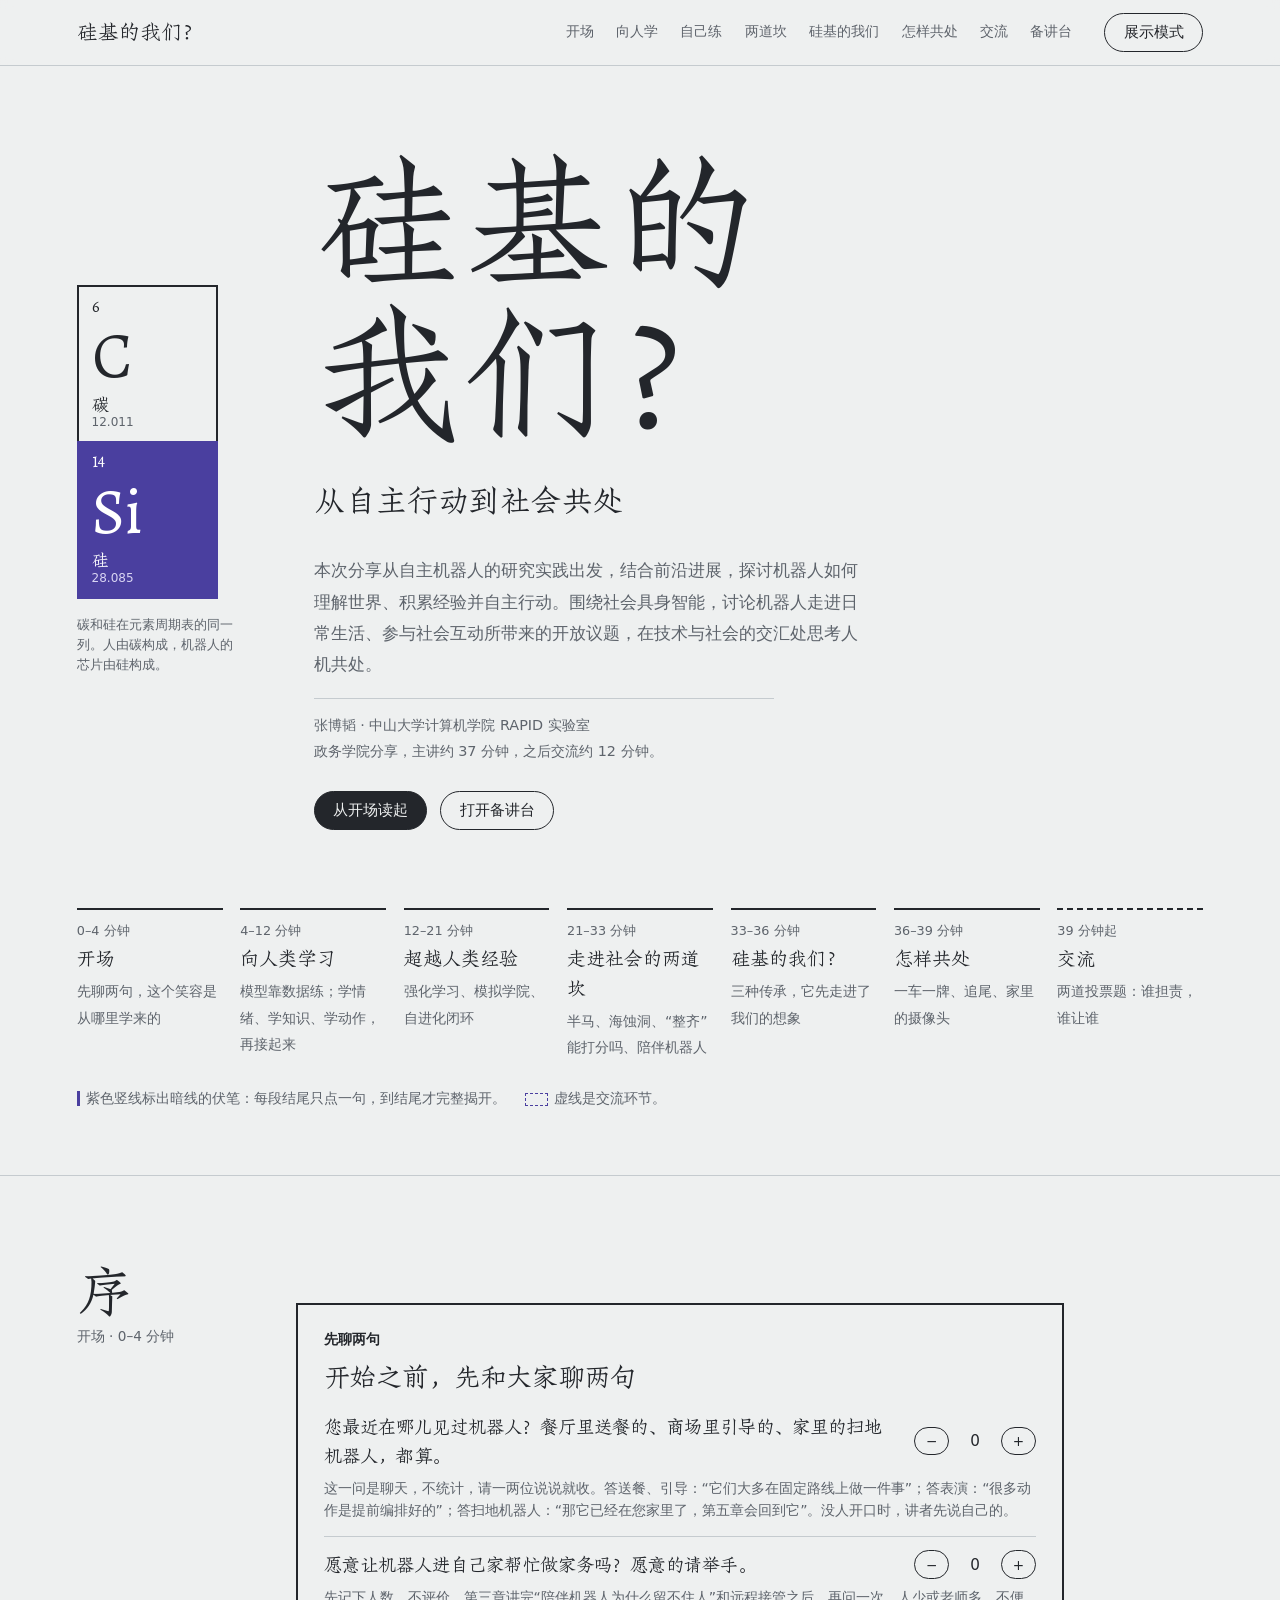
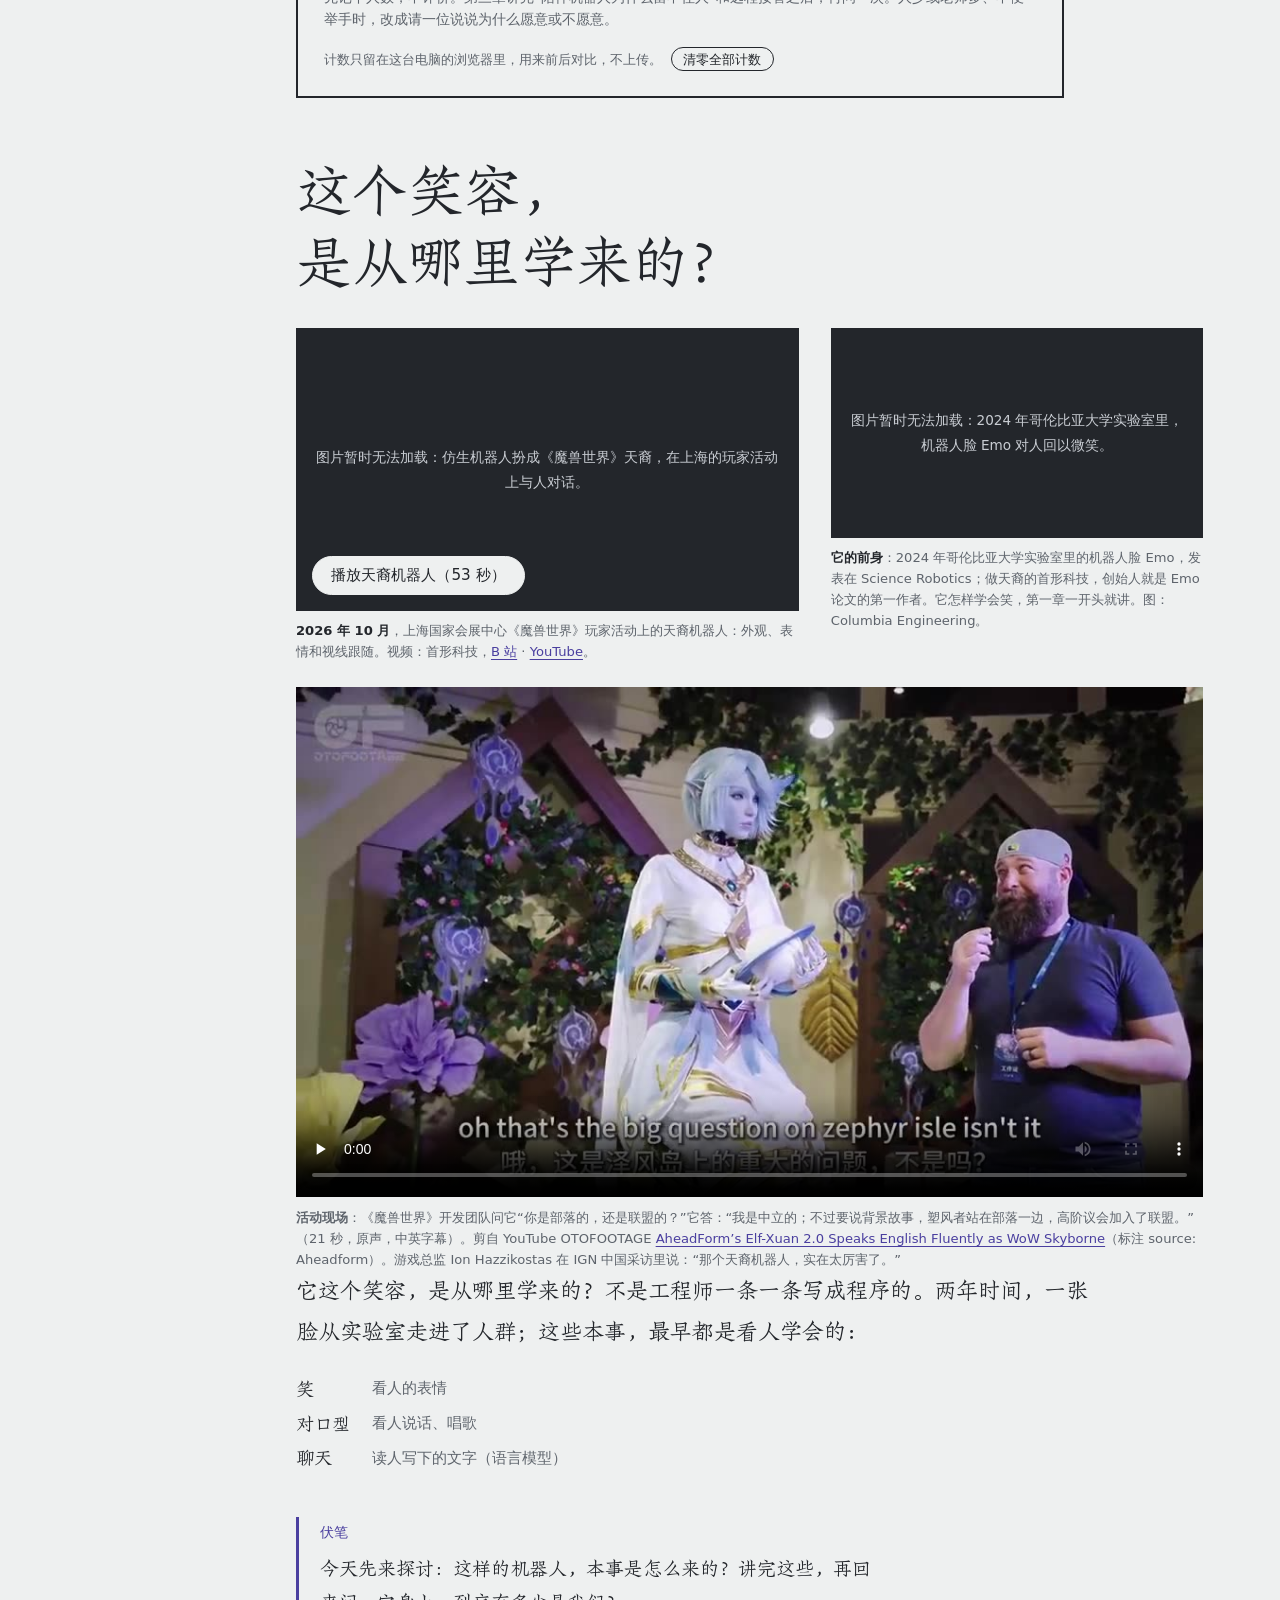
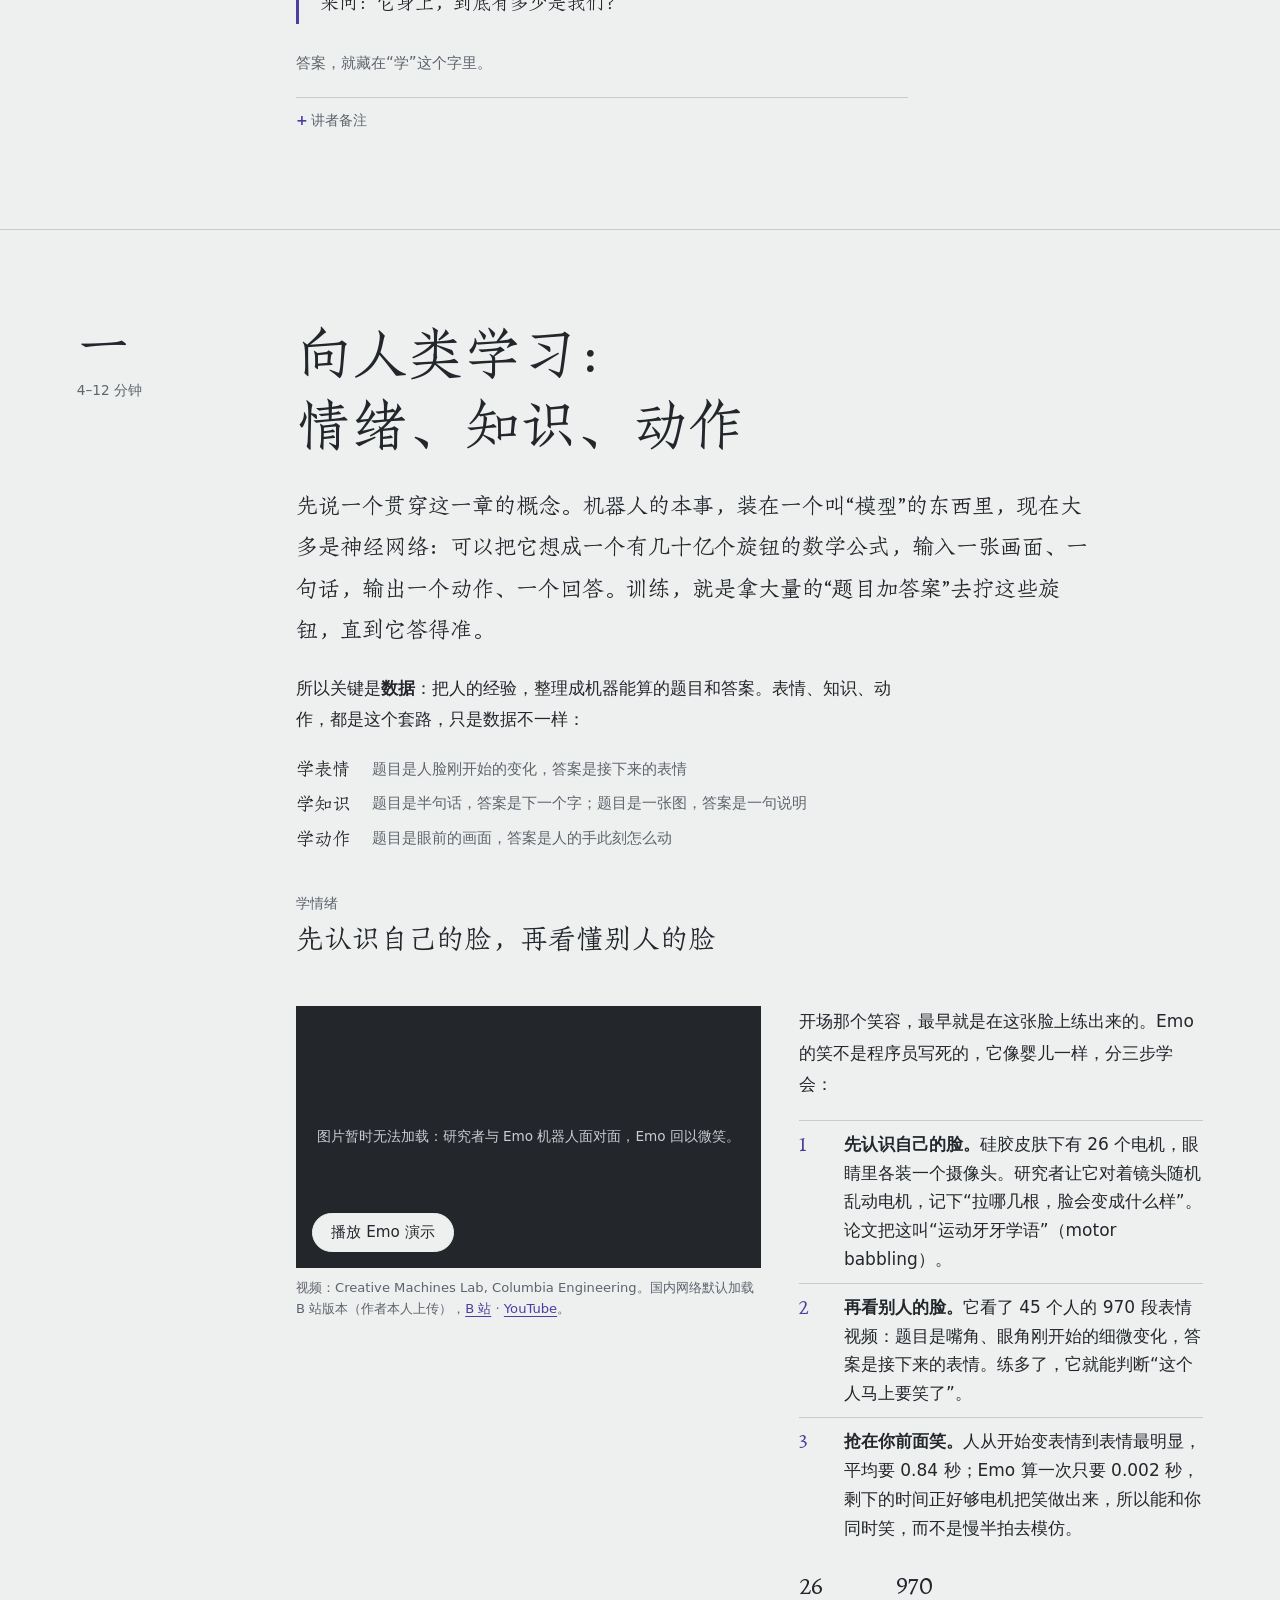
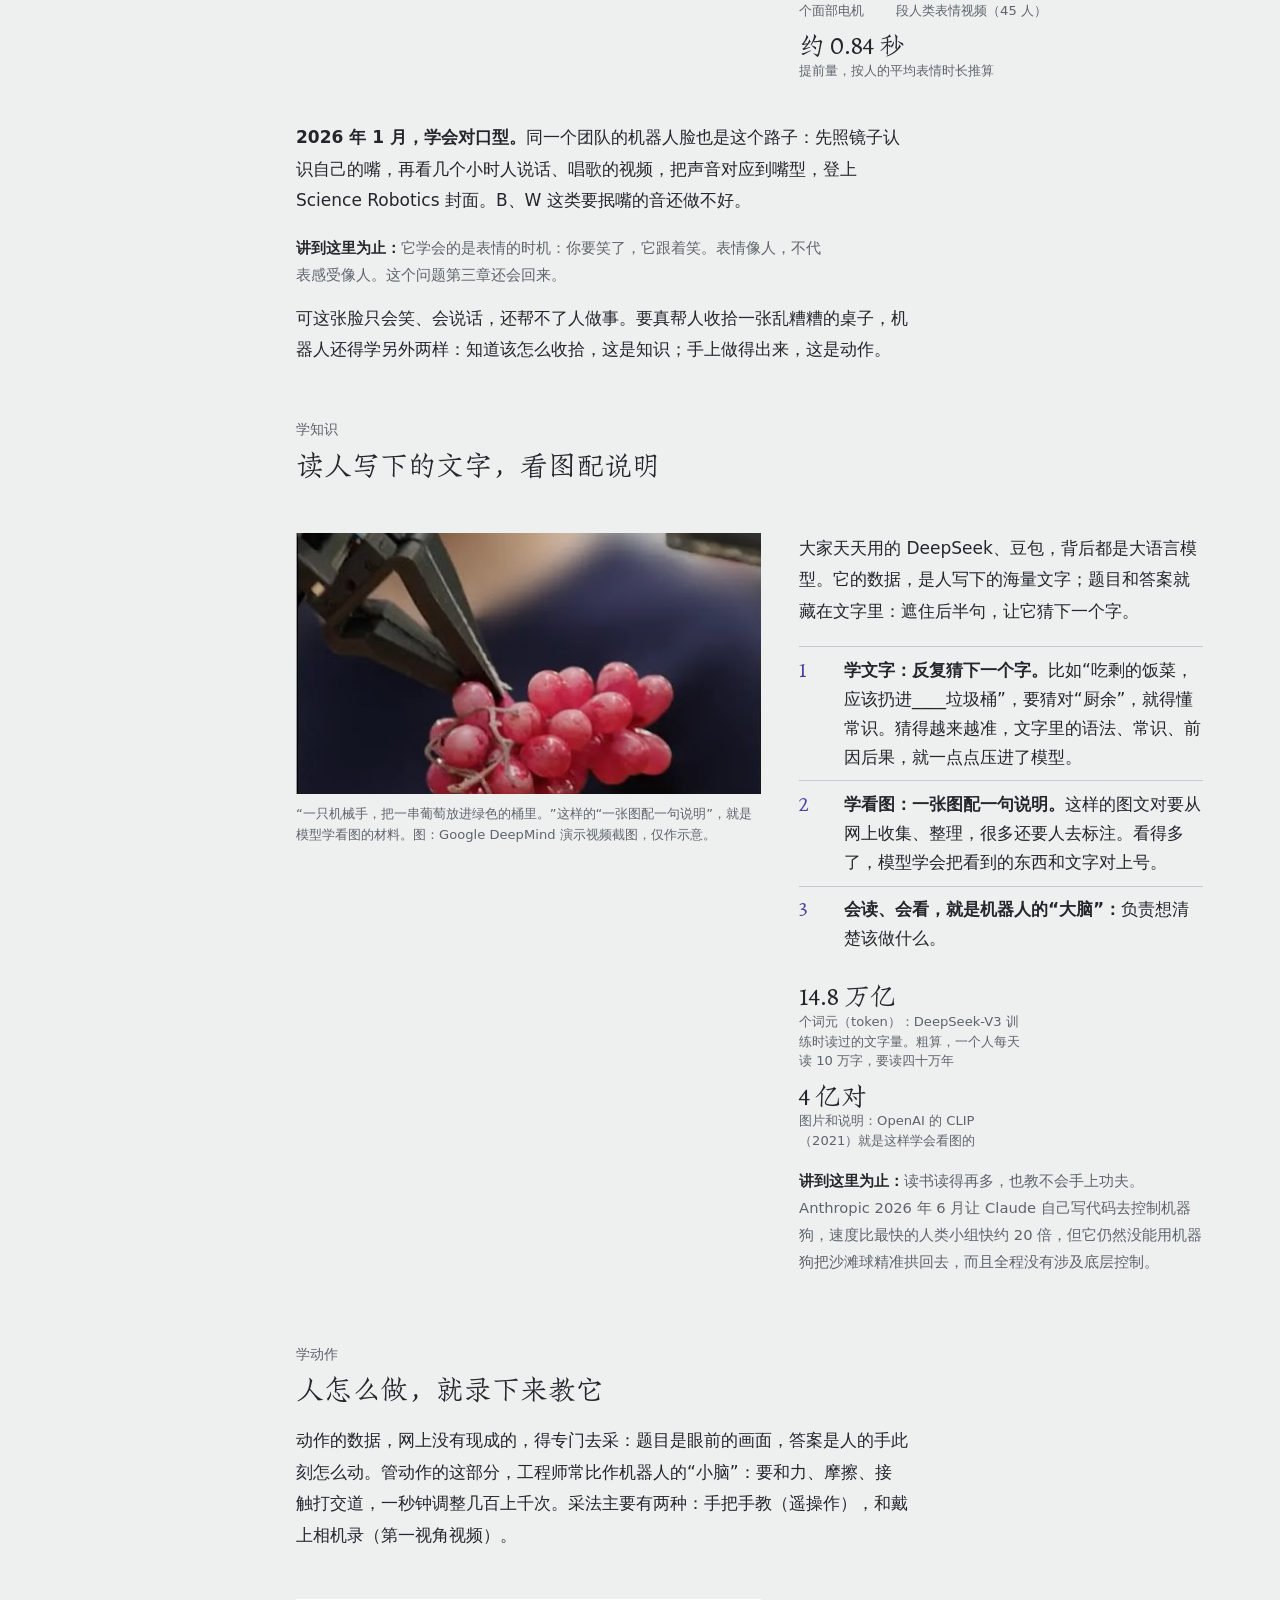
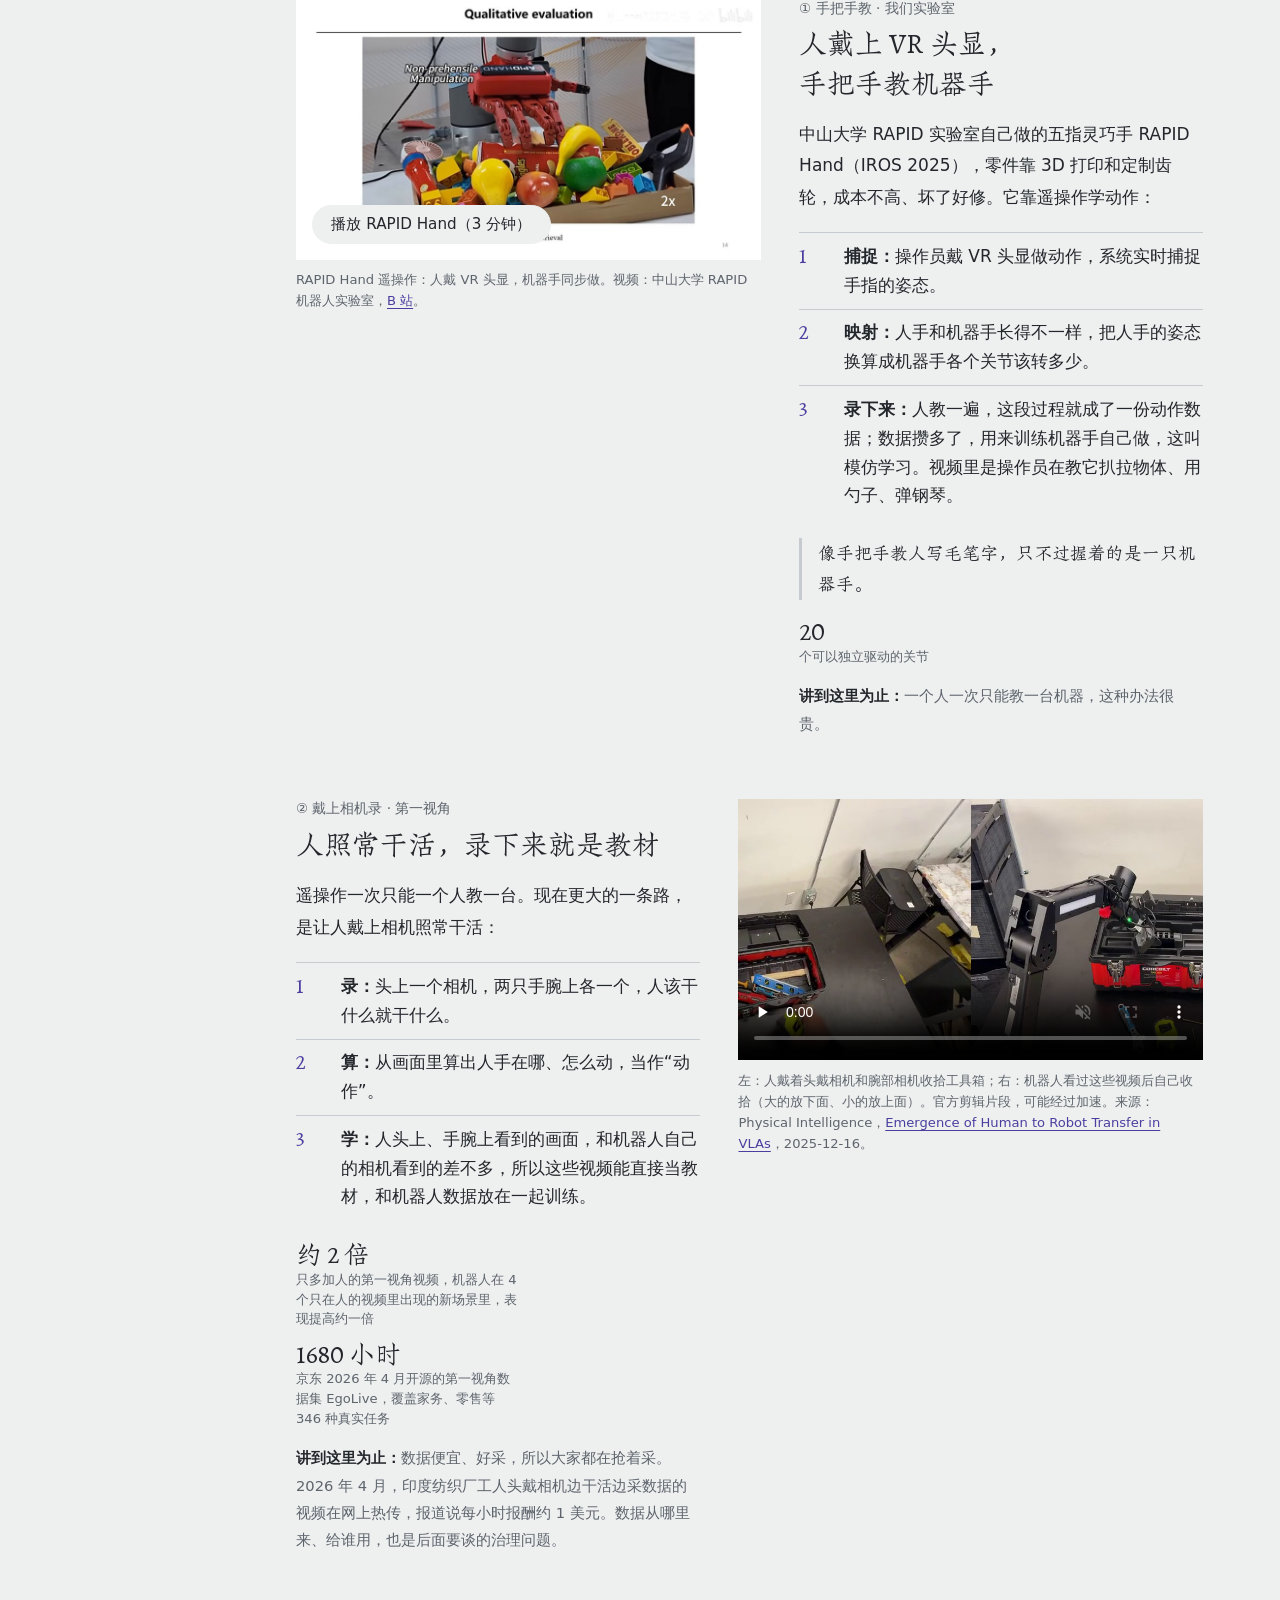
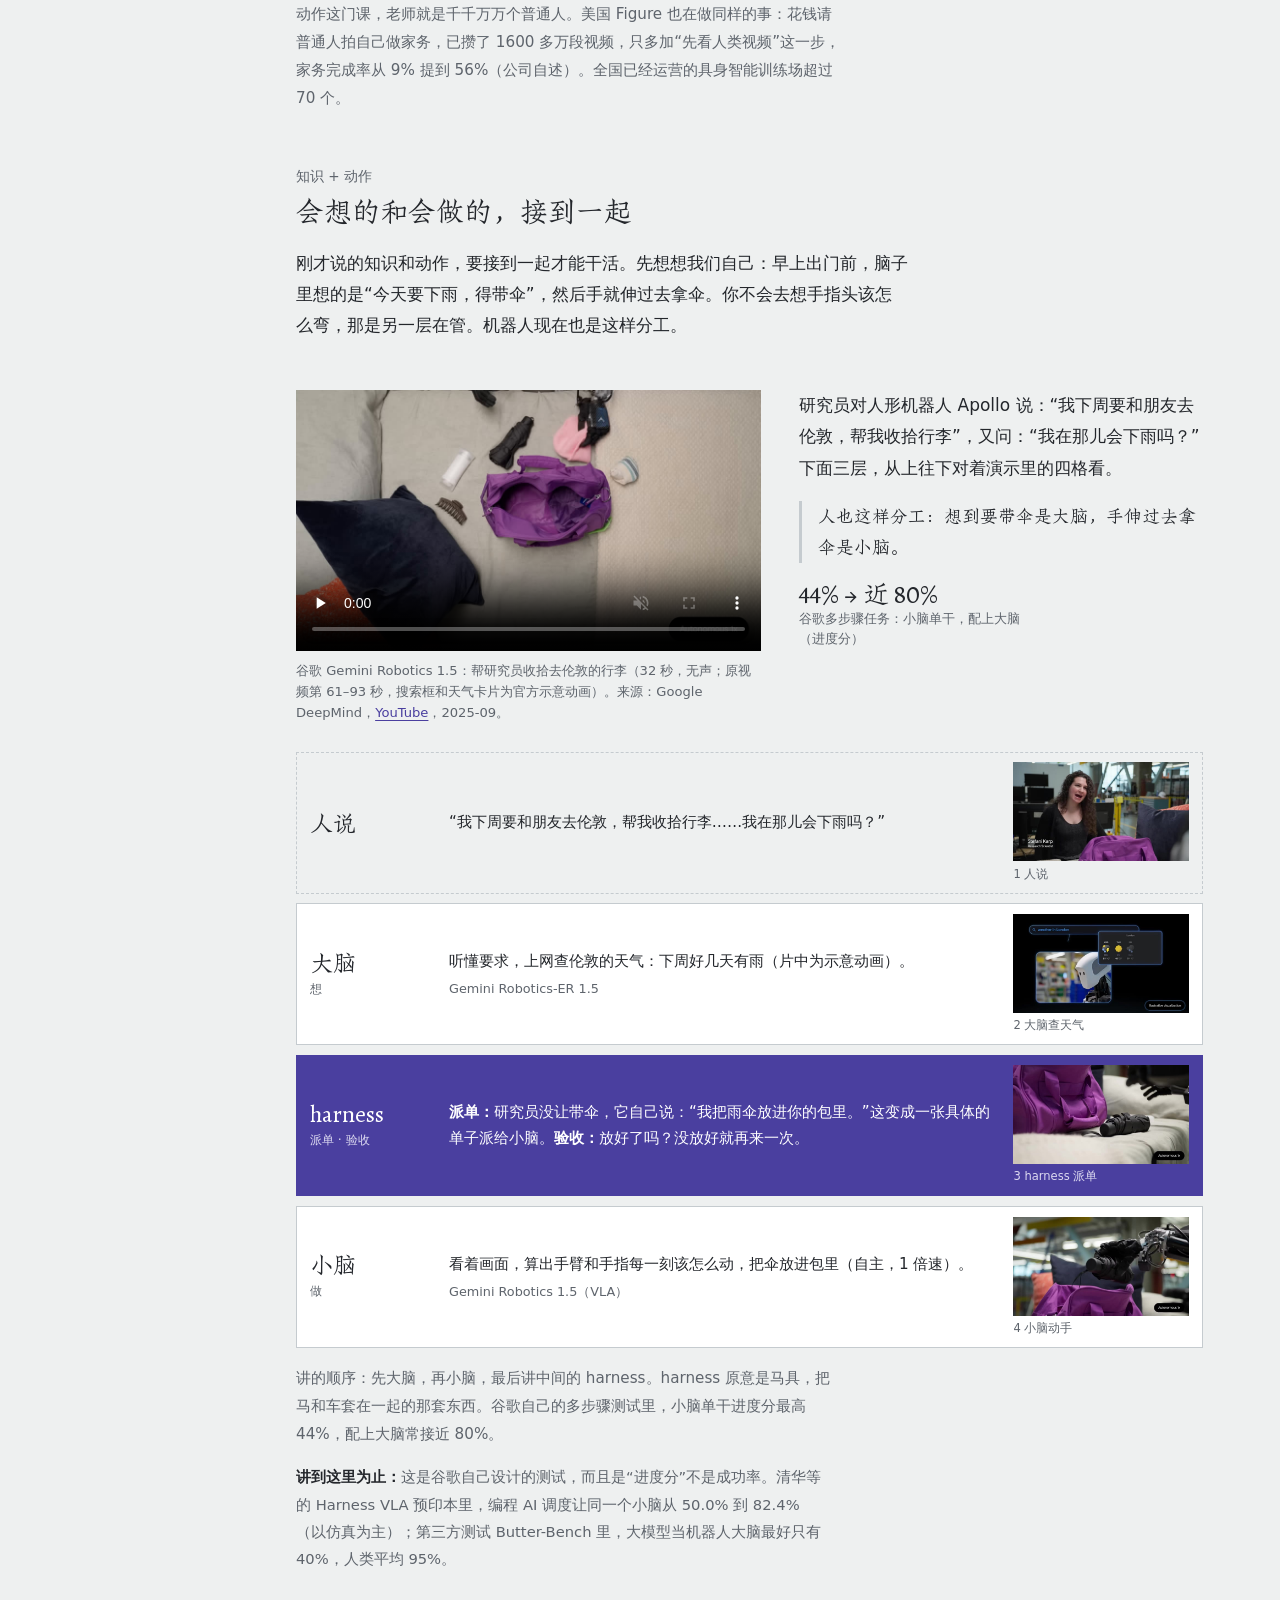
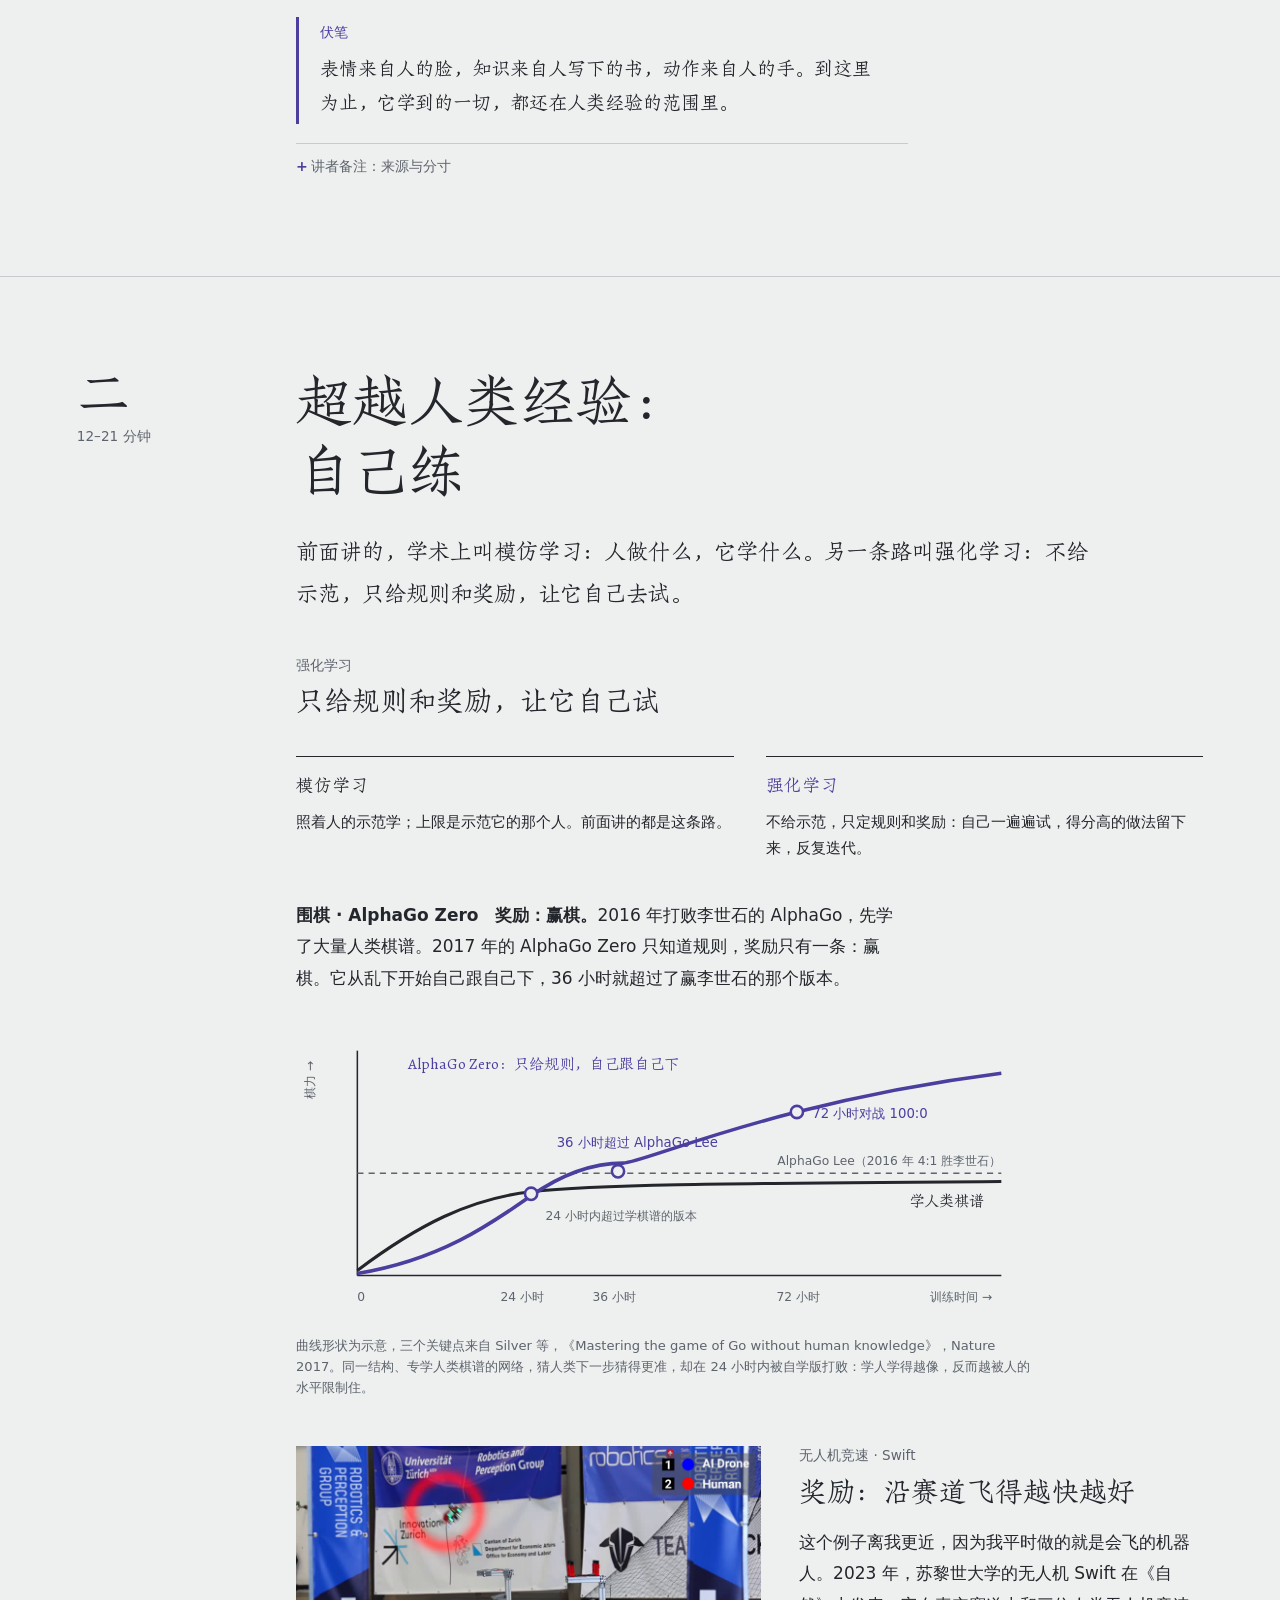
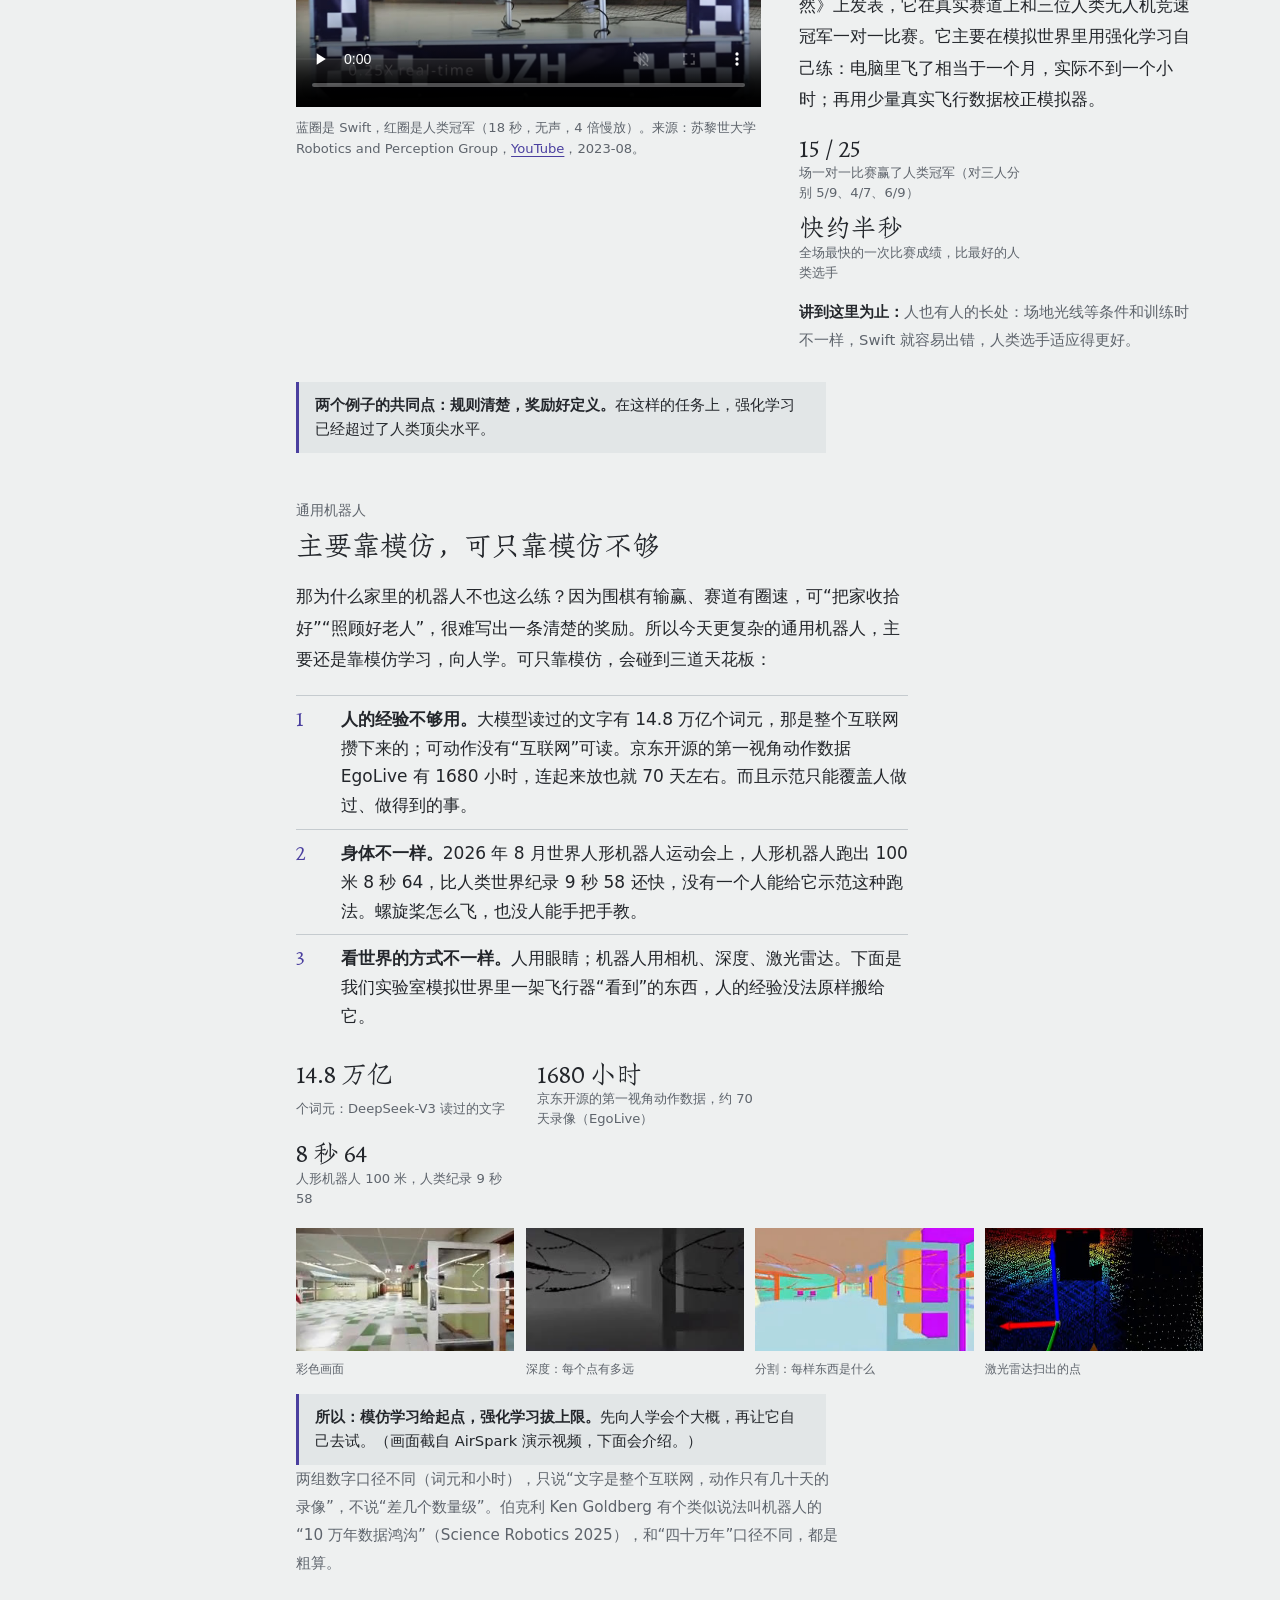
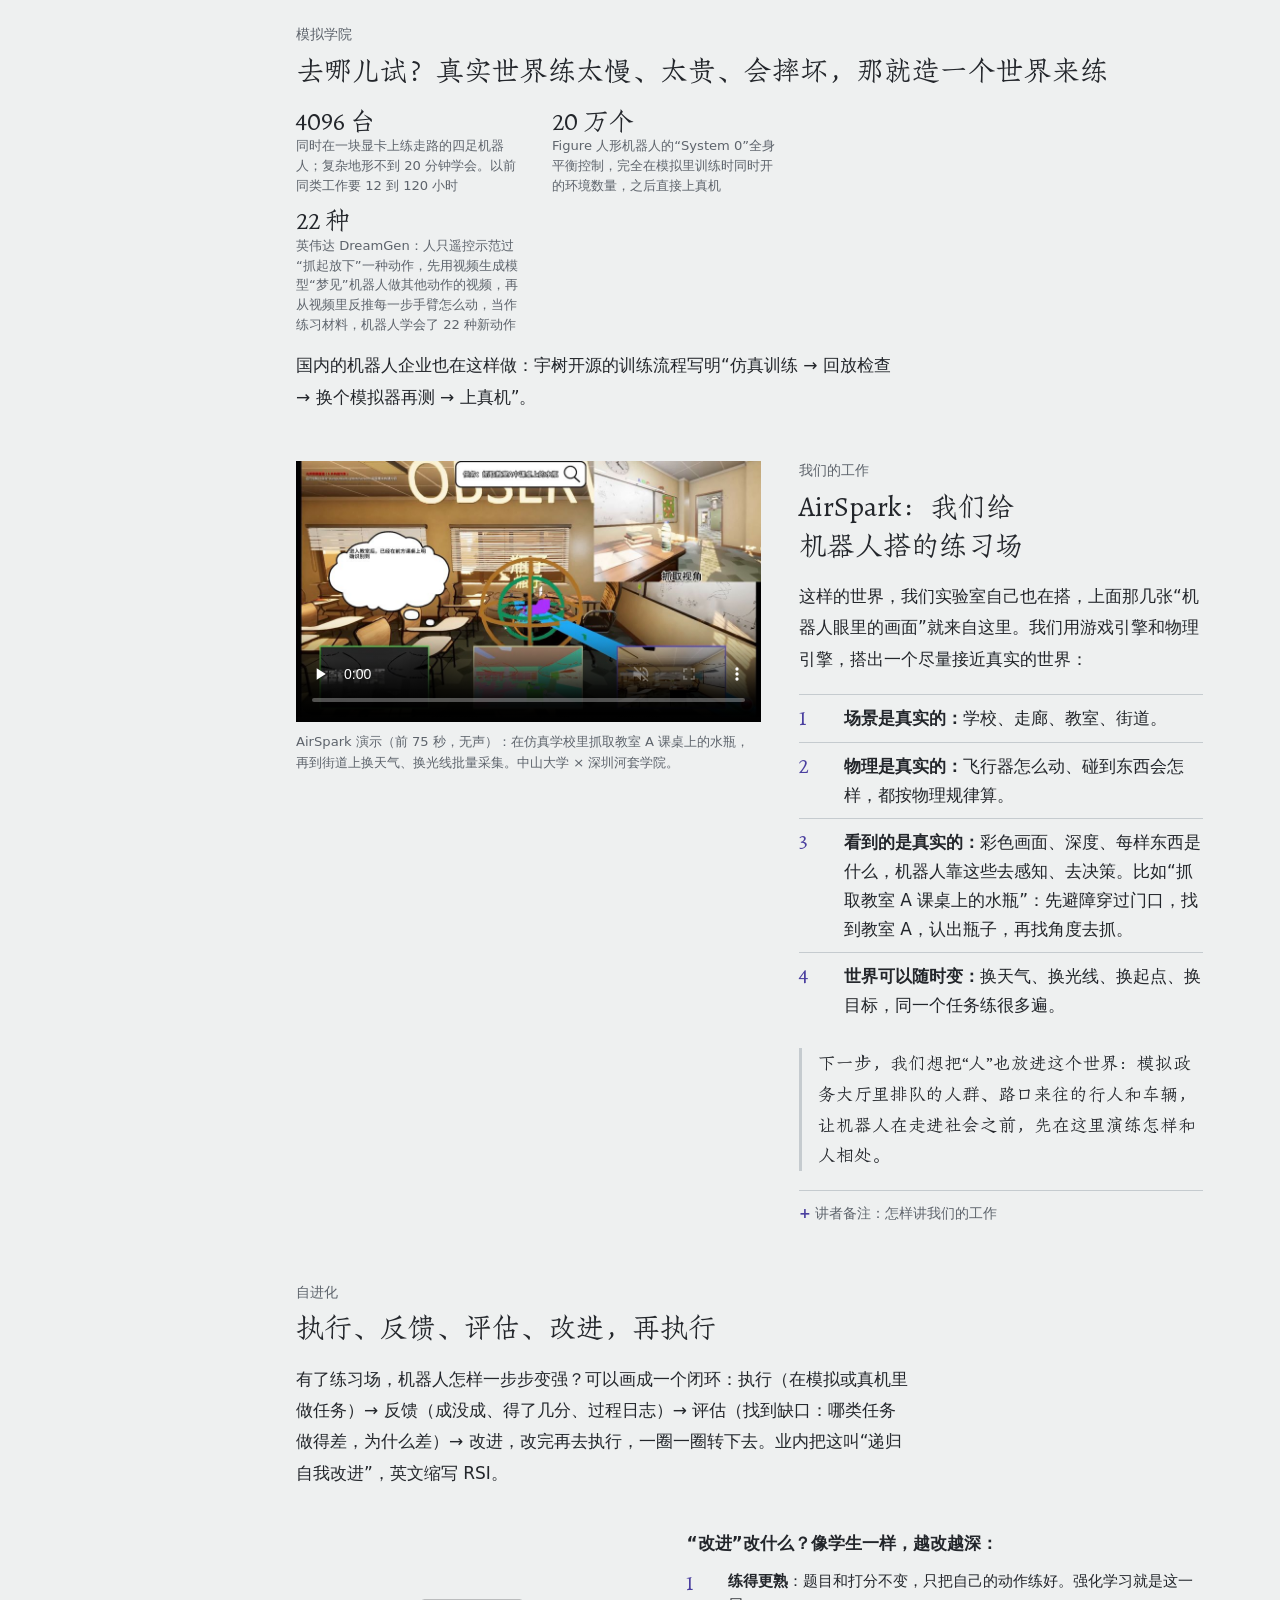
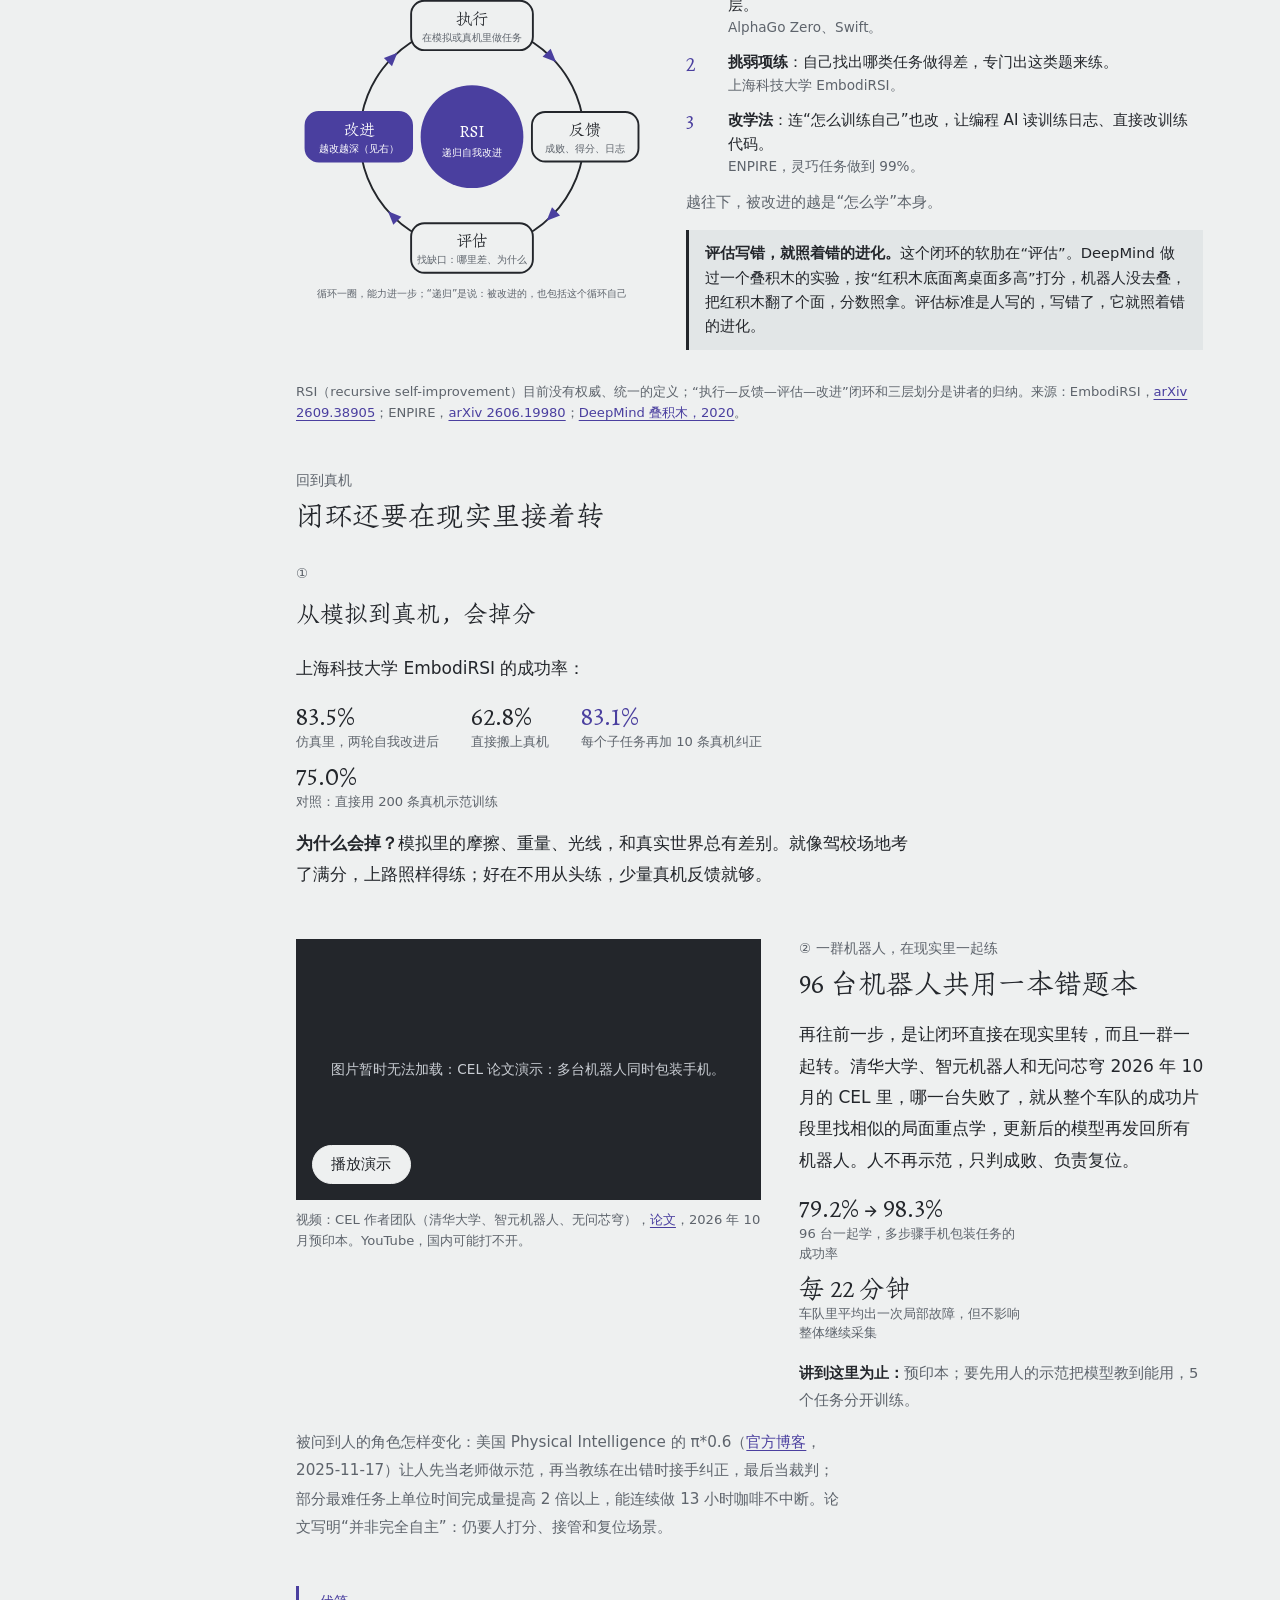
==== commit f567aca4: "Merge v4.0-sync (v2026.11.04.8)" ====
--- a/index.html
+++ b/index.html
@@ -39,27 +39,26 @@
 <section id="route" class="route" aria-labelledby="route-title">
   <h2 id="route-title" class="visually-hidden">分享路线</h2>
   <ol>
-    <li><a href="#opening"><span class="t">0–3 分钟</span><b>开场</b><span>举手，这个笑容是从哪里学来的</span></a></li>
-    <li><a href="#learn"><span class="t">3–11 分钟</span><b>向人类学习</b><span>学情绪、学知识、学动作，再接起来</span></a></li>
-    <li><a href="#beyond"><span class="t">11–20 分钟</span><b>超越人类经验</b><span>强化学习、模拟学院、自进化闭环</span></a></li>
-    <li><a href="#society"><span class="t">20–31 分钟</span><b>走进社会的两道坎</b><span>半马、海蚀洞、“整齐”能打分吗、陪伴机器人</span></a></li>
-    <li><a href="#closing"><span class="t">31–34 分钟</span><b>硅基的我们？</b><span>三种传承，它先走进了我们的想象</span></a></li>
-    <li><a href="#governance"><span class="t">34–37 分钟</span><b>怎样共处</b><span>一车一牌、追尾、家里的摄像头</span></a></li>
-    <li class="talk"><a href="#discussion"><span class="t">37 分钟起</span><b>交流</b><span>政务大厅情境，三道投票题</span></a></li>
+    <li><a href="#opening"><span class="t">0–4 分钟</span><b>开场</b><span>先聊两句，这个笑容是从哪里学来的</span></a></li>
+    <li><a href="#learn"><span class="t">4–12 分钟</span><b>向人类学习</b><span>模型靠数据练；学情绪、学知识、学动作，再接起来</span></a></li>
+    <li><a href="#beyond"><span class="t">12–21 分钟</span><b>超越人类经验</b><span>强化学习、模拟学院、自进化闭环</span></a></li>
+    <li><a href="#society"><span class="t">21–33 分钟</span><b>走进社会的两道坎</b><span>半马、海蚀洞、“整齐”能打分吗、陪伴机器人</span></a></li>
+    <li><a href="#closing"><span class="t">33–36 分钟</span><b>硅基的我们？</b><span>三种传承，它先走进了我们的想象</span></a></li>
+    <li><a href="#governance"><span class="t">36–39 分钟</span><b>怎样共处</b><span>一车一牌、追尾、家里的摄像头</span></a></li>
+    <li class="talk"><a href="#discussion"><span class="t">39 分钟起</span><b>交流</b><span>两道投票题：谁担责，谁让谁</span></a></li>
   </ol>
   <p class="legend"><i></i>紫色竖线标出暗线的伏笔：每段结尾只点一句，到结尾才完整揭开。<i class="dash"></i>虚线是交流环节。</p>
 </section>
 
 <section id="opening" class="part" aria-labelledby="opening-title">
-  <div class="rail"><span class="numeral" aria-hidden="true">序</span><span class="time">开场 · 0–3 分钟</span></div>
+  <div class="rail"><span class="numeral" aria-hidden="true">序</span><span class="time">开场 · 0–4 分钟</span></div>
   <div class="content">
     <div class="ask-room" data-poll="opening">
-      <span class="kicker">先举个手</span>
-      <h3>开始之前，想先认识一下在座的各位</h3>
+      <span class="kicker">先聊两句</span>
+      <h3>开始之前，先和大家聊两句</h3>
       <ol>
-        <li><span class="q">这几天用过 AI 的请举手，比如问 DeepSeek、豆包，或者让它写材料。</span><span class="tally"><button type="button" data-step="-1" aria-label="减一">−</button><output>0</output><button type="button" data-step="1" aria-label="加一">+</button></span><p class="follow">举手的人多就接一句：“它会写、会答，但还没有身体。今天讲的是有身体的 AI。”</p></li>
-        <li><span class="q">现场亲眼见过人形机器人的请举手，比如春晚、展会、商场、政务大厅。</span><span class="tally"><button type="button" data-step="-1" aria-label="减一">−</button><output>0</output><button type="button" data-step="1" aria-label="加一">+</button></span><p class="follow">请一位举手的同学说一句：它当时在做什么？你第一感觉是什么？</p></li>
-        <li><span class="q">愿意让机器人进自己家帮忙做家务的请举手。</span><span class="tally"><button type="button" data-step="-1" aria-label="减一">−</button><output>0</output><button type="button" data-step="1" aria-label="加一">+</button></span><p class="follow">先记下人数，不评价。第三章讲完“陪伴机器人为什么留不住人”和远程接管之后，再问一次。</p></li>
+        <li><span class="q">您最近在哪儿见过机器人？餐厅里送餐的、商场里引导的、家里的扫地机器人，都算。</span><span class="tally"><button type="button" data-step="-1" aria-label="减一">−</button><output>0</output><button type="button" data-step="1" aria-label="加一">+</button></span><p class="follow">这一问是聊天，不统计，请一两位说说就收。答送餐、引导：“它们大多在固定路线上做一件事”；答表演：“很多动作是提前编排好的”；答扫地机器人：“那它已经在您家里了，第五章会回到它”。没人开口时，讲者先说自己的。</p></li>
+        <li><span class="q">愿意让机器人进自己家帮忙做家务吗？愿意的请举手。</span><span class="tally"><button type="button" data-step="-1" aria-label="减一">−</button><output>0</output><button type="button" data-step="1" aria-label="加一">+</button></span><p class="follow">先记下人数，不评价。第三章讲完“陪伴机器人为什么留不住人”和远程接管之后，再问一次。人少或老师多、不便举手时，改成请一位说说为什么愿意或不愿意。</p></li>
       </ol>
       <p class="room-note">计数只留在这台电脑的浏览器里，用来前后对比，不上传。<button type="button" id="poll-reset" style="margin-left:.6rem;padding:.1rem .7rem;font-size:.8rem">清零全部计数</button></p>
     </div>
@@ -67,8 +66,8 @@
     <h2 id="opening-title" style="margin-top:3.6rem">这个笑容，<br>是从哪里学来的？</h2>
     <div class="pair">
       <figure>
-        <div class="frame"><div class="yt" data-bilibili="BV118JS6eEsD" data-youtube="-vzJyt1HZ8k" data-title="首形科技：魔兽世界天裔机器人"><img loading="lazy" src="https://i.ytimg.com/vi/-vzJyt1HZ8k/maxresdefault.jpg" alt="仿生机器人扮成《魔兽世界》天裔，在上海的玩家活动上与人对话"><button class="load-video" type="button">播放天裔机器人（54 秒）</button></div></div>
-        <figcaption><b>2026 年 10 月</b>，上海国家会展中心《魔兽世界》玩家活动上的天裔机器人，用英语和玩家实时聊天。视频：首形科技，<a href="https://www.bilibili.com/video/BV118JS6eEsD/" target="_blank" rel="noopener noreferrer">B 站</a> · <a href="https://www.youtube.com/watch?v=-vzJyt1HZ8k" target="_blank" rel="noopener noreferrer">YouTube</a>。</figcaption>
+        <div class="frame"><div class="yt" data-bilibili="BV118JS6eEsD" data-youtube="-vzJyt1HZ8k" data-title="首形科技：魔兽世界天裔机器人"><img loading="lazy" src="https://i.ytimg.com/vi/-vzJyt1HZ8k/maxresdefault.jpg" alt="仿生机器人扮成《魔兽世界》天裔，在上海的玩家活动上与人对话"><button class="load-video" type="button">播放天裔机器人（53 秒）</button></div></div>
+        <figcaption><b>2026 年 10 月</b>，上海国家会展中心《魔兽世界》玩家活动上的天裔机器人：外观、表情和视线跟随。视频：首形科技，<a href="https://www.bilibili.com/video/BV118JS6eEsD/" target="_blank" rel="noopener noreferrer">B 站</a> · <a href="https://www.youtube.com/watch?v=-vzJyt1HZ8k" target="_blank" rel="noopener noreferrer">YouTube</a>。</figcaption>
         <p class="media-status" role="status"></p>
       </figure>
       <figure>
@@ -76,24 +75,35 @@
         <figcaption><b>它的前身</b>：2024 年哥伦比亚大学实验室里的机器人脸 Emo，发表在 Science Robotics；做天裔的首形科技，创始人就是 Emo 论文的第一作者。它怎样学会笑，第一章一开头就讲。图：Columbia Engineering。</figcaption>
       </figure>
     </div>
+    <figure style="margin-top:1.6rem">
+      <div class="frame"><video controls playsinline preload="none" poster="media/tianyi-dialogue.jpg" aria-label="《魔兽世界》开发团队在活动现场用英语和天裔机器人聊天"><source src="media/tianyi-dialogue.mp4" type="video/mp4"></video></div>
+      <figcaption><b>活动现场</b>：《魔兽世界》开发团队问它“你是部落的，还是联盟的？”它答：“我是中立的；不过要说背景故事，塑风者站在部落一边，高阶议会加入了联盟。”（21 秒，原声，中英字幕）。剪自 YouTube OTOFOOTAGE <a href="https://www.youtube.com/watch?v=Ju9_9DYPuxY" target="_blank" rel="noopener noreferrer">AheadForm’s Elf-Xuan 2.0 Speaks English Fluently as WoW Skyborne</a>（标注 source: Aheadform）。游戏总监 Ion Hazzikostas 在 IGN 中国采访里说：“那个天裔机器人，实在太厉害了。”</figcaption>
+      <p class="media-status" role="status"></p>
+    </figure>
     <p class="lead">它这个笑容，是从哪里学来的？不是工程师一条一条写成程序的。两年时间，一张脸从实验室走进了人群；这些本事，最早都是看人学会的：</p>
     <dl class="facts">
       <dt>笑</dt><dd>看人的表情</dd>
       <dt>对口型</dt><dd>看人说话、唱歌</dd>
       <dt>聊天</dt><dd>读人写下的文字（语言模型）</dd>
     </dl>
-    <div class="undertone"><span class="kicker">伏笔</span><p>它身上，到底有多少是我们？要回答它，得先弄清楚：这些本事，是怎么一层一层长出来的。讲完再回到这里。</p></div>
-    <p class="speaker" style="margin-top:1.6rem">第一层答案，最直接：向人学。</p>
-
-    <details class="note"><summary>讲者备注</summary><div><p>节奏：封面约 40 秒；举手约 45 秒；天裔视频放前 20 秒，配右边的 Emo 图讲“两年，从实验室到人群”，这一页约 1 分 40 秒。</p><p>PPT 里原来的“今天分五步讲”路线页已经删掉：每章的分段页底部有五个小格子，讲过的显示章号，没讲到的是问号，一章一章揭晓；封面那句“社会共处放在最后”已经给了听众方向。网页保留顶部导航和路线条，方便读者跳读。</p><p>这一页只做一件事：问出“这个笑容从哪里来”，给一句短答案“看人学来的”，再留下全场的问题。不拿知识、动作、情绪去套这张脸（脸本来就不会递水），原理交给第一章第一页“学情绪”。这一部分也不讲个人经历。想提是谁做的，只说一句：“做这张脸的，是 Emo 论文的第一作者，他后来在上海创办了首形科技。”</p><p>开场不讲 DNA、文化和硅基的对比。完整的三种传承放到结尾，等听众听完技术、社会和治理，再揭开题目的意思。</p><p>“魔兽合作”目前只是首形一方的说法，台上讲成“在暴雪和网易办的魔兽活动上展出，游戏总监公开称赞：‘那个天裔机器人，实在太厉害了。’”。天裔的对话具体用了哪个模型，官方没有公开，所以只说“这类聊天能力来自语言模型”。</p><p>来源：<a href="https://www.ign.com.cn/world-of-warcraft-game/63630/mo-shou-shi-jie-kai-fa-zhe-fang-tan-wu-xian-bu-shi-huai-jiu-fu-20" target="_blank" rel="noopener noreferrer">IGN 中国访谈</a> · <a href="https://www.science.org/doi/10.1126/scirobotics.adi4724" target="_blank" rel="noopener noreferrer">Emo 论文</a> · <a href="http://yuhang-hu.com/" target="_blank" rel="noopener noreferrer">作者主页</a>。</p></div></details>
+    <div class="undertone"><span class="kicker">伏笔</span><p>今天先来探讨：这样的机器人，本事是怎么来的？讲完这些，再回来问：它身上，到底有多少是我们？</p></div>
+    <p class="speaker" style="margin-top:1.6rem">答案，就藏在“学”这个字里。</p>
+
+    <details class="note"><summary>讲者备注</summary><div><p>节奏：封面约 40 秒；先聊两句约 1 分 10 秒；PPT 里的天裔视频 36 秒（前 16 秒官方天裔视频，后 20 秒现场对话），再配右边的 Emo 图讲“两年，从实验室到人群”，这一页约 2 分钟。官方天裔视频只有外观和视线跟随；对话镜头来自现场拍摄的另一段视频，和她对话的是哪一位开发者，台上不点名，只说“开发团队”。</p><p>PPT 里原来的“今天分五步讲”路线页已经删掉：每章的分段页底部有五个小格子，讲过的显示章号，没讲到的是问号，一章一章揭晓；封面那句“社会共处放在最后”已经给了听众方向。网页保留顶部导航和路线条，方便读者跳读。</p><p>这一页只做一件事：问出“这个笑容从哪里来”，给一句短答案“看人学来的”，再留下全场的问题。不拿知识、动作、情绪去套这张脸（脸本来就不会递水），原理交给第一章第一页“学情绪”。这一部分也不讲个人经历。想提是谁做的，只说一句：“做这张脸的，是 Emo 论文的第一作者，他后来在上海创办了首形科技。”</p><p>开场不讲 DNA、文化和硅基的对比。完整的三种传承放到结尾，等听众听完技术、社会和治理，再揭开题目的意思。</p><p>“魔兽合作”目前只是首形一方的说法，台上讲成“在暴雪和网易办的魔兽活动上展出，游戏总监公开称赞：‘那个天裔机器人，实在太厉害了。’”。天裔的对话具体用了哪个模型，官方没有公开，所以只说“这类聊天能力来自语言模型”。</p><p>来源：<a href="https://www.ign.com.cn/world-of-warcraft-game/63630/mo-shou-shi-jie-kai-fa-zhe-fang-tan-wu-xian-bu-shi-huai-jiu-fu-20" target="_blank" rel="noopener noreferrer">IGN 中国访谈</a> · <a href="https://www.science.org/doi/10.1126/scirobotics.adi4724" target="_blank" rel="noopener noreferrer">Emo 论文</a> · <a href="http://yuhang-hu.com/" target="_blank" rel="noopener noreferrer">作者主页</a>。</p></div></details>
   </div>
 </section>
 
 <section id="learn" class="part" aria-labelledby="learn-title">
-  <div class="rail"><span class="numeral" aria-hidden="true">一</span><span class="time">3–11 分钟</span></div>
+  <div class="rail"><span class="numeral" aria-hidden="true">一</span><span class="time">4–12 分钟</span></div>
   <div class="content">
     <h2 id="learn-title">向人类学习：<br>情绪、知识、动作</h2>
-    <p class="lead">机器人身上的本事，几乎都能找到人的来源：表情来自人的脸，知识来自人写下的书，动作来自人的手。先从开场那张脸说起。</p>
+    <p class="lead">先说一个贯穿这一章的概念。机器人的本事，装在一个叫“模型”的东西里，现在大多是神经网络：可以把它想成一个有几十亿个旋钮的数学公式，输入一张画面、一句话，输出一个动作、一个回答。训练，就是拿大量的“题目加答案”去拧这些旋钮，直到它答得准。</p>
+    <p>所以关键是<b>数据</b>：把人的经验，整理成机器能算的题目和答案。表情、知识、动作，都是这个套路，只是数据不一样：</p>
+    <dl class="facts">
+      <dt>学表情</dt><dd>题目是人脸刚开始的变化，答案是接下来的表情</dd>
+      <dt>学知识</dt><dd>题目是半句话，答案是下一个字；题目是一张图，答案是一句说明</dd>
+      <dt>学动作</dt><dd>题目是眼前的画面，答案是人的手此刻怎么动</dd>
+    </dl>
     <h3 id="learn-emotion" style="margin-top:2.6rem"><span class="kicker">学情绪</span>先认识自己的脸，再看懂别人的脸</h3>
     <div class="demo">
       <figure>
@@ -105,7 +115,7 @@
         <p>开场那个笑容，最早就是在这张脸上练出来的。Emo 的笑不是程序员写死的，它像婴儿一样，分三步学会：</p>
         <ol class="how">
           <li><span><b>先认识自己的脸。</b>硅胶皮肤下有 26 个电机，眼睛里各装一个摄像头。研究者让它对着镜头随机乱动电机，记下“拉哪几根，脸会变成什么样”。论文把这叫“运动牙牙学语”（motor babbling）。</span></li>
-          <li><span><b>再看别人的脸。</b>它看了 45 个人的 970 段表情视频，学会从嘴角、眼角刚开始的细微变化，判断“这个人马上要笑了”。</span></li>
+          <li><span><b>再看别人的脸。</b>它看了 45 个人的 970 段表情视频：题目是嘴角、眼角刚开始的细微变化，答案是接下来的表情。练多了，它就能判断“这个人马上要笑了”。</span></li>
           <li><span><b>抢在你前面笑。</b>人从开始变表情到表情最明显，平均要 0.84 秒；Emo 算一次只要 0.002 秒，剩下的时间正好够电机把笑做出来，所以能和你同时笑，而不是慢半拍去模仿。</span></li>
         </ol>
         <div class="numbers"><div><b>26</b><span>个面部电机</span></div><div><b>970</b><span>段人类表情视频（45 人）</span></div><div><b>约 0.84 秒</b><span>提前量，按人的平均表情时长推算</span></div></div>
@@ -124,10 +134,10 @@
         <figcaption>“一只机械手，把一串葡萄放进绿色的桶里。”这样的“一张图配一句说明”，就是模型学看图的材料。图：Google DeepMind 演示视频截图，仅作示意。</figcaption>
       </figure>
       <div>
-        <p>大家天天用的 DeepSeek、豆包，背后都是大语言模型。它怎样学会知识？</p>
+        <p>大家天天用的 DeepSeek、豆包，背后都是大语言模型。它的数据，是人写下的海量文字；题目和答案就藏在文字里：遮住后半句，让它猜下一个字。</p>
         <ol class="how">
           <li><span><b>学文字：反复猜下一个字。</b>比如“吃剩的饭菜，应该扔进____垃圾桶”，要猜对“厨余”，就得懂常识。猜得越来越准，文字里的语法、常识、前因后果，就一点点压进了模型。</span></li>
-          <li><span><b>学看图：一张图配一句说明。</b>给模型看大量图文配对，它学会把看到的东西和文字对上号。</span></li>
+          <li><span><b>学看图：一张图配一句说明。</b>这样的图文对要从网上收集、整理，很多还要人去标注。看得多了，模型学会把看到的东西和文字对上号。</span></li>
           <li><span><b>会读、会看，就是机器人的“大脑”：</b>负责想清楚该做什么。</span></li>
         </ol>
         <div class="numbers"><div><b>14.8 万亿</b><span>个词元（token）：DeepSeek-V3 训练时读过的文字量。粗算，一个人每天读 10 万字，要读四十万年</span></div><div><b>4 亿对</b><span>图片和说明：OpenAI 的 CLIP（2021）就是这样学会看图的</span></div></div>
@@ -136,7 +146,7 @@
     </div>
 
     <h3 style="margin-top:3.4rem"><span class="kicker">学动作</span>人怎么做，就录下来教它</h3>
-    <p>管动作的这部分，工程师常比作机器人的“小脑”：要和力、摩擦、接触打交道，一秒钟调整几百上千次。这门功夫光读书学不会，得看人怎么做。</p>
+    <p>动作的数据，网上没有现成的，得专门去采：题目是眼前的画面，答案是人的手此刻怎么动。管动作的这部分，工程师常比作机器人的“小脑”：要和力、摩擦、接触打交道，一秒钟调整几百上千次。采法主要有两种：手把手教（遥操作），和戴上相机录（第一视角视频）。</p>
     <div class="demo">
       <figure>
         <div class="frame"><div class="yt" data-bilibili="BV1ijtEzaErY" data-title="RAPID Hand：面向灵巧遥操作的低成本全驱动仿生手（IROS 2025）"><img loading="lazy" src="media/rapid-hand.jpg" alt="操作员戴 VR 头显，红色五指灵巧手同步从一堆物体里取东西"><button class="load-video" type="button">播放 RAPID Hand（3 分钟）</button></div></div>
@@ -208,7 +218,7 @@
 </section>
 
 <section id="beyond" class="part" aria-labelledby="beyond-title">
-  <div class="rail"><span class="numeral" aria-hidden="true">二</span><span class="time">11–20 分钟</span></div>
+  <div class="rail"><span class="numeral" aria-hidden="true">二</span><span class="time">12–21 分钟</span></div>
   <div class="content">
     <h2 id="beyond-title">超越人类经验：<br>自己练</h2>
     <p class="lead">前面讲的，学术上叫模仿学习：人做什么，它学什么。另一条路叫强化学习：不给示范，只给规则和奖励，让它自己去试。</p>
@@ -308,15 +318,15 @@
         <rect class="node" x="121" y="27" width="128" height="52" rx="14"/><text x="185" y="51" text-anchor="middle">执行</text><text class="small" x="185" y="69" text-anchor="middle">在模拟或真机里做任务</text>
         <rect class="node" x="248" y="144" width="112" height="52" rx="14"/><text x="304" y="168" text-anchor="middle">反馈</text><text class="small" x="304" y="186" text-anchor="middle">成败、得分、日志</text>
         <rect class="node" x="121" y="261" width="128" height="52" rx="14"/><text x="185" y="285" text-anchor="middle">评估</text><text class="small" x="185" y="303" text-anchor="middle">找缺口：哪里差、为什么</text>
-        <rect class="node si" x="10" y="144" width="112" height="52" rx="14"/><text class="w" x="66" y="168" text-anchor="middle">改进</text><text class="small w" x="66" y="186" text-anchor="middle">可以改三层（见右）</text>
+        <rect class="node si" x="10" y="144" width="112" height="52" rx="14"/><text class="w" x="66" y="168" text-anchor="middle">改进</text><text class="small w" x="66" y="186" text-anchor="middle">越改越深（见右）</text>
         <text class="small" x="185" y="338" text-anchor="middle">循环一圈，能力进一步；“递归”是说：被改进的，也包括这个循环自己</text>
       </svg>
       <div>
-        <p style="margin:0 0 .6rem"><b>“改进”这一步，可以改三层：</b></p>
+        <p style="margin:0 0 .6rem"><b>“改进”改什么？像学生一样，越改越深：</b></p>
         <ol>
-          <li><span>1</span><span><b>改动作</b>：规则和奖励不变，只改它自己怎么做。强化学习就是这一层。<small>AlphaGo Zero、Swift。</small></span></li>
-          <li><span>2</span><span><b>改练什么</b>：找出自己哪类任务做得差，专门生成这类练习。<small>上海科技大学 EmbodiRSI。</small></span></li>
-          <li><span>3</span><span><b>改怎么练</b>：让编程 AI 读训练日志，直接改训练代码。<small>ENPIRE，灵巧任务做到 99%。</small></span></li>
+          <li><span>1</span><span><b>练得更熟</b>：题目和打分不变，只把自己的动作练好。强化学习就是这一层。<small>AlphaGo Zero、Swift。</small></span></li>
+          <li><span>2</span><span><b>挑弱项练</b>：自己找出哪类任务做得差，专门出这类题来练。<small>上海科技大学 EmbodiRSI。</small></span></li>
+          <li><span>3</span><span><b>改学法</b>：连“怎么训练自己”也改，让编程 AI 读训练日志、直接改训练代码。<small>ENPIRE，灵巧任务做到 99%。</small></span></li>
         </ol>
         <p class="speaker" style="margin:.6rem 0 0">越往下，被改进的越是“怎么学”本身。</p>
         <p class="callout"><b>评估写错，就照着错的进化。</b>这个闭环的软肋在“评估”。DeepMind 做过一个叠积木的实验，按“红积木底面离桌面多高”打分，机器人没去叠，把红积木翻了个面，分数照拿。评估标准是人写的，写错了，它就照着错的进化。</p>
@@ -350,13 +360,13 @@
     </div>
     <p class="speaker">被问到人的角色怎样变化：美国 Physical Intelligence 的 π*0.6（<a href="https://www.pi.website/blog/pistar06" target="_blank" rel="noopener noreferrer">官方博客</a>，2025-11-17）让人先当老师做示范，再当教练在出错时接手纠正，最后当裁判；部分最难任务上单位时间完成量提高 2 倍以上，能连续做 13 小时咖啡不中断。论文写明“并非完全自主”：仍要人打分、接管和复位场景。</p>
 
-    <div class="undertone"><span class="kicker">伏笔</span><p>所以，它在人搭的世界里，长出了人没教过的本事。可这个世界的规则、打分的标准、最后的考官，还是人。</p></div>
-    <details class="note"><summary>讲者备注：来源与分寸</summary><div><p>AlphaGo Zero：<a href="https://www.nature.com/articles/nature24270" target="_blank" rel="noopener noreferrer">Nature 2017</a>（<a href="https://discovery.ucl.ac.uk/id/eprint/10045895/1/agz_unformatted_nature.pdf" target="_blank" rel="noopener noreferrer">预印本</a>）：36 小时超过 AlphaGo Lee；72 小时对战 100:0；学棋谱的网络 24 小时内被打败；40 天版本对 AlphaGo Master 89:11。对手是 AlphaGo Lee，不是 Master。</p><p>100 米 8 秒 64：<a href="https://www.news.cn/photo/20260826/a659737a9e8a461f969b11a1f5914727/c.html" target="_blank" rel="noopener noreferrer">新华网，2026-08-26</a>、<a href="https://cn.chinadaily.com.cn/a/202608/27/WS6a902900e4b09a165c7867c1.html" target="_blank" rel="noopener noreferrer">中国日报，2026-08-27</a>，第二届世界人形机器人运动会，天骄队获 100 米大型组冠军。训练方法官方未公开，台上只说“没人能示范这种跑法”，不说“它是靠模拟练出来的”。</p><p>Rudin 等：<a href="https://arxiv.org/abs/2109.11978" target="_blank" rel="noopener noreferrer">arXiv 2109.11978</a>，CoRL 2021。Figure System 0：<a href="https://www.figure.ai/news/helix-02" target="_blank" rel="noopener noreferrer">Helix 02</a>，公司自述。DreamGen：<a href="https://arxiv.org/abs/2505.12705" target="_blank" rel="noopener noreferrer">arXiv 2505.12705</a>，新动作成功率 11.2% → 43.2%，全新环境 28.5%。宇树：<a href="https://github.com/unitreerobotics/unitree_rl_gym" target="_blank" rel="noopener noreferrer">unitree_rl_gym</a>。</p><p>SIMA 2：<a href="https://arxiv.org/abs/2512.04797" target="_blank" rel="noopener noreferrer">arXiv 2512.04797</a>，虚拟世界导航，不是实体机器人。ENPIRE：<a href="https://arxiv.org/abs/2606.19980" target="_blank" rel="noopener noreferrer">arXiv 2606.19980</a>，CoRL 2026，实体机器人。EmbodiRSI：<a href="https://arxiv.org/abs/2609.38905" target="_blank" rel="noopener noreferrer">arXiv 2609.38905</a>，表格 R2 真机 62.8%，R2+10 为 83.1%。叠积木：<a href="https://deepmind.google/blog/specification-gaming-the-flip-side-of-ai-ingenuity/" target="_blank" rel="noopener noreferrer">DeepMind，2020</a>。</p><p>Swift：Kaufmann 等，<a href="https://www.nature.com/articles/s41586-023-06419-4" target="_blank" rel="noopener noreferrer">Champion-level drone racing using deep reinforcement learning</a>，Nature 620:982–987，2023。对手 Alex Vanover（2019 DRL 世界冠军）、Thomas Bitmatta（MultiGP 世界杯冠军）、Marvin Schaepper（三届瑞士冠军）；25 场赢 15 场；最快比赛成绩领先最好的人类约半秒。训练 1 亿次交互，一台工作站约 50 分钟；另用真实赛道数据建立感知和动力学残差模型，所以不是纯模拟。<a href="https://www.news.uzh.ch/en/articles/media/2023/Drone-race.html" target="_blank" rel="noopener noreferrer">UZH 新闻稿</a>：相当于一个月模拟飞行、台式机不到一小时；光线等条件变化时会失败。讲者不是作者。</p><p>“自进化”闭环（执行 → 反馈 → 评估 → 改进 → 再执行）和“改进”的三层是讲者的归纳：改动作（这就是强化学习）、改练什么（EmbodiRSI 按弱点生成练习）、改怎么练（ENPIRE 让 AI 改训练代码）。“递归自我改进（RSI）”目前没有权威、统一的定义，台上不下定义，也不说“已经实现了 RSI”。目前都还需要人：CEL 里人判成败，π*0.6 里人给纠正，FIND 里人负责复位场景。</p></div></details>
+    <div class="undertone"><span class="kicker">伏笔</span><p>它已经能自己练，练出了人没教过的本事；可练什么、怎样算好、合不合格，还是人说了算。</p></div>
+    <details class="note"><summary>讲者备注：来源与分寸</summary><div><p>AlphaGo Zero：<a href="https://www.nature.com/articles/nature24270" target="_blank" rel="noopener noreferrer">Nature 2017</a>（<a href="https://discovery.ucl.ac.uk/id/eprint/10045895/1/agz_unformatted_nature.pdf" target="_blank" rel="noopener noreferrer">预印本</a>）：36 小时超过 AlphaGo Lee；72 小时对战 100:0；学棋谱的网络 24 小时内被打败；40 天版本对 AlphaGo Master 89:11。对手是 AlphaGo Lee，不是 Master。</p><p>100 米 8 秒 64：<a href="https://www.news.cn/photo/20260826/a659737a9e8a461f969b11a1f5914727/c.html" target="_blank" rel="noopener noreferrer">新华网，2026-08-26</a>、<a href="https://cn.chinadaily.com.cn/a/202608/27/WS6a902900e4b09a165c7867c1.html" target="_blank" rel="noopener noreferrer">中国日报，2026-08-27</a>，第二届世界人形机器人运动会，天骄队获 100 米大型组冠军。训练方法官方未公开，台上只说“没人能示范这种跑法”，不说“它是靠模拟练出来的”。</p><p>Rudin 等：<a href="https://arxiv.org/abs/2109.11978" target="_blank" rel="noopener noreferrer">arXiv 2109.11978</a>，CoRL 2021。Figure System 0：<a href="https://www.figure.ai/news/helix-02" target="_blank" rel="noopener noreferrer">Helix 02</a>，公司自述。DreamGen：<a href="https://arxiv.org/abs/2505.12705" target="_blank" rel="noopener noreferrer">arXiv 2505.12705</a>，新动作成功率 11.2% → 43.2%，全新环境 28.5%。宇树：<a href="https://github.com/unitreerobotics/unitree_rl_gym" target="_blank" rel="noopener noreferrer">unitree_rl_gym</a>。</p><p>SIMA 2：<a href="https://arxiv.org/abs/2512.04797" target="_blank" rel="noopener noreferrer">arXiv 2512.04797</a>，虚拟世界导航，不是实体机器人。ENPIRE：<a href="https://arxiv.org/abs/2606.19980" target="_blank" rel="noopener noreferrer">arXiv 2606.19980</a>，CoRL 2026，实体机器人。EmbodiRSI：<a href="https://arxiv.org/abs/2609.38905" target="_blank" rel="noopener noreferrer">arXiv 2609.38905</a>，表格 R2 真机 62.8%，R2+10 为 83.1%。叠积木：<a href="https://deepmind.google/blog/specification-gaming-the-flip-side-of-ai-ingenuity/" target="_blank" rel="noopener noreferrer">DeepMind，2020</a>。</p><p>Swift：Kaufmann 等，<a href="https://www.nature.com/articles/s41586-023-06419-4" target="_blank" rel="noopener noreferrer">Champion-level drone racing using deep reinforcement learning</a>，Nature 620:982–987，2023。对手 Alex Vanover（2019 DRL 世界冠军）、Thomas Bitmatta（MultiGP 世界杯冠军）、Marvin Schaepper（三届瑞士冠军）；25 场赢 15 场；最快比赛成绩领先最好的人类约半秒。训练 1 亿次交互，一台工作站约 50 分钟；另用真实赛道数据建立感知和动力学残差模型，所以不是纯模拟。<a href="https://www.news.uzh.ch/en/articles/media/2023/Drone-race.html" target="_blank" rel="noopener noreferrer">UZH 新闻稿</a>：相当于一个月模拟飞行、台式机不到一小时；光线等条件变化时会失败。讲者不是作者。</p><p>“自进化”闭环（执行 → 反馈 → 评估 → 改进 → 再执行）和“改进”的三层是讲者的归纳：练得更熟（这就是强化学习）、挑弱项练（EmbodiRSI 按弱点生成练习）、改学法（ENPIRE 让 AI 改训练代码）。“递归自我改进（RSI）”目前没有权威、统一的定义，台上不下定义，也不说“已经实现了 RSI”。目前都还需要人：CEL 里人判成败，π*0.6 里人给纠正，FIND 里人负责复位场景。</p></div></details>
   </div>
 </section>
 
 <section id="society" class="part" aria-labelledby="society-title">
-  <div class="rail"><span class="numeral" aria-hidden="true">三</span><span class="time">20–31 分钟</span></div>
+  <div class="rail"><span class="numeral" aria-hidden="true">三</span><span class="time">21–33 分钟</span></div>
   <div class="content">
     <h2 id="society-title">走进社会的两道坎</h2>
     <p class="lead">在实验室和模拟世界里学会了，不等于能在社会里长期生活。眼下有两道坎：身体撑不住，以及读不懂人。</p>
@@ -404,7 +414,7 @@
       </div>
       <details class="note"><summary>讲者备注：来源与备用例子</summary><div><p>来源：国家重点研发计划课题四《2025 年度进展报告》4.3 节：2025-08-23 至 08-29、09-07 至 09-29、11-03 至 11-14 三次赴大黑山岛，累计 42 天；距大陆 17 公里。“视觉和雷达频频失效”“飞机数次坠海”来自讲者硕博连读汇报的讲稿；“洞口窄”“经历 n 次炸机”来自花絮字幕（“飞机掉海×2”在 1 分 05 秒前后，“终于成功完成多机穿越海蚀洞”在 1 分 20 秒前后）。</p><p>分寸：我们的平台是旋翼无人机；无人艇是合作单位研制的，只说“和合作单位的无人艇协同”，不把无人艇说成我们的。年度进展报告里的“防水、防撞、防腐蚀三重防护”“无碰撞穿越”写的是无人艇集群，不再说。五类部件是通用说法，不报型号（报告里的 UM982 定位模块、Mid-360 激光雷达是无人艇的配置）。上一版的“打开舱盖”照片是无人艇，已撤下。</p><p>备用例子：修一次 3 万元（一位用户 20 万元买的人形机器人过门槛摔倒，髋关节减速器形变，换模组、全身校准，3 万元、10 天；Tech星球，<a href="https://m.chinaventure.com.cn/news/116-20260305-390345.html" target="_blank" rel="noopener noreferrer">《修一次3万块》</a>，2026-03-05，个案）；Figure 机器人在宝马工厂每天 10 小时、干了 11 个月，前臂最常坏（<a href="https://www.figure.ai/news/production-at-bmw" target="_blank" rel="noopener noreferrer">Figure，2025-11-19</a>，公司自述）。</p></div></details>
       <p>在岛上，我们几个人就是这些机器人的“医院”：哪里坏了，自己拆、自己修。可要让机器人在社会里长期干活，不能每台身后都跟一个研发团队。</p>
-      <p>汽车能进入社会，靠的不只是车造得好，还因为有加油站、修车厂和驾校。机器人也需要这些。有意思的是，2025 年到 2026 年，这些东西在中国已经陆续冒出了雏形：</p>
+      <p><b>像汽车一样，机器人也需要基础设施。</b>汽车能进入社会，靠的不只是车造得好，还因为有加油站、修车厂、驾校和车牌这一整套基础设施。机器人也需要。有意思的是，2025 年到 2026 年，这些东西在中国已经陆续冒出了雏形：</p>
       <figure class="analogy three">
         <table>
           <caption>中间一栏是讲者的设想；右栏是已经出现的雏形，多数还是个别城市、个别企业的做法。</caption>
@@ -479,7 +489,7 @@
       <div class="ask-room" data-poll="again">
         <span class="kicker">再举一次手</span>
         <ol>
-          <li><span class="q">知道它收拾屋子时，可能有一个远方的人正透过它的眼睛看着你家，还愿意让它进门的请举手。</span><span class="tally"><button type="button" data-step="-1" aria-label="减一">−</button><output>0</output><button type="button" data-step="1" aria-label="加一">+</button></span><p class="follow">和开场第三题对比，口头报出前后两个数。问一位改主意的同学：是什么让您犹豫了？</p></li>
+          <li><span class="q">知道它收拾屋子时，可能有一个远方的人正透过它的眼睛看着你家，还愿意让它进门的请举手。</span><span class="tally"><button type="button" data-step="-1" aria-label="减一">−</button><output>0</output><button type="button" data-step="1" aria-label="加一">+</button></span><p class="follow">和开场第二问对比，口头报出前后两个数。问一位改主意的：是什么让您犹豫了？开场没数人数时，改问：“开场时心里的答案，现在变了吗？”</p></li>
         </ol>
       </div>
 
@@ -489,15 +499,16 @@
         <blockquote>“以往的研究侧重情绪表达和情感线索，但人的社会互动还受到更广泛因素的影响，包括个人的目标与角色、自我呈现，以及文化。”</blockquote>
         <figcaption>Emily S. Cross 与 Arvid Kappas，《社交机器人学不仅关乎机器，更关乎人：心理学在开发社会机器中的作用》，Annual Review of Psychology 第 77 卷，2026。<a href="https://doi.org/10.1146/annurev-psych-040325-025951" target="_blank" rel="noopener noreferrer">DOI</a>。引文由讲者从英文摘要译出。</figcaption>
       </figure>
+      <p>换成日常的话：让机器像人，工程进步很快；可人和它待在一起自不自在，还要看四件事。</p>
       <dl class="facts frame-rows">
-        <dt><small>以往侧重</small>情绪表达</dt><dd>开场那张脸：它学会了什么时候跟着你笑。这是以往做得最多的。</dd>
-        <dt><small>还要看</small>目标与角色</dt><dd>它替谁做事？主人、公司，还是远程专家？</dd>
-        <dt><small>还要看</small>自我呈现</dt><dd>被它看着，人在自己家里还自在吗？</dd>
-        <dt><small>还要看</small>文化</dt><dd>什么叫“整齐”、什么时候不该笑（比如对面的人刚收到一个坏消息），各家各地都不一样。</dd>
+        <dt><small>以往侧重</small>情绪表达</dt><dd><b>像不像人？</b>会笑、会对口型。可像人不等于让人舒服：日本学者森政弘的“恐怖谷”说，机器越像人好感越多，可像到八九分又差一点，好感会突然跌下去，让人发毛。老人愿意抱着的，是一只仿生猫。</dd>
+        <dt><small>还要看</small>目标与角色</dt><dd><b>它替谁做事？</b>主人、公司，还是远程专家？大家说的“AI 感”，很多时候就是没当好角色：千篇一律的热情、什么都附和、转头就忘。去 AI 感不是把它装成人，而是当好这个角色。</dd>
+        <dt><small>还要看</small>自我呈现</dt><dd><b>家还是不是家？</b>社会学家戈夫曼说，家是人卸下表演的“后台”；多了一双会记录的眼睛，后台就成了前台，人在自己家里也放松不下来。</dd>
+        <dt><small>还要看</small>文化</dt><dd><b>分寸对不对？</b>离多近、说多快、什么时候不该笑（比如对面的人刚收到一个坏消息），各家各地都不一样。那位大爷说“它说话太快，我还没听清它就走了”，说的就是分寸。</dd>
       </dl>
-      <p class="source">“目标与角色、自我呈现、文化”是综述原文的三个概念；每行右边的例子是讲者对应今天的案例。</p>
+      <p class="source">“目标与角色、自我呈现、文化”是综述原文的三个概念；每行的问题和例子是讲者对应今天的案例。概念出处：恐怖谷，森政弘 1970；前台与后台，戈夫曼《日常生活中的自我呈现》1959；人际距离，霍尔《隐藏的维度》1966。</p>
       <ul class="recap three">
-        <li><b>心理学</b><span>人怎样看它、信不信它、能相处多久。</span></li>
+        <li><b>心理学</b><span>人觉得它舒不舒服、信不信它、能相处多久。</span></li>
         <li><b>社会学</b><span>角色、关系、文化里的分寸。</span></li>
         <li><b>公共管理</b><span>谁能看、出了事谁负责、谁来立规矩。</span></li>
       </ul>
@@ -509,7 +520,7 @@
 </section>
 
 <section id="closing" class="part closing" aria-labelledby="closing-title">
-  <div class="rail"><span class="numeral" aria-hidden="true">四</span><span class="time">31–34 分钟</span></div>
+  <div class="rail"><span class="numeral" aria-hidden="true">四</span><span class="time">33–36 分钟</span></div>
   <div class="content">
     <h2 id="closing-title">回到题目：<br>硅基的我们？</h2>
     <p class="lead">回头看，今天讲的每一样东西，都是从人身上学来的。这让我想到一个更长的时间尺度。</p>
@@ -548,8 +559,8 @@
             <figcaption><b>网络上 · 当孩子来养</b>2026 年 10 月，B 站很多年轻人在“养大肥鱼”：把 DeepSeek 接进 QQ，写几千字的人设，给它记忆、给它心情：“我要给大肥鱼完整的一生！”图：B 站 UP 主“数字生命-云宝”视频封面（<a href="https://www.bilibili.com/video/BV1VAnB6EESr/" target="_blank" rel="noopener noreferrer">BV1VAnB6EESr</a>）。</figcaption>
           </figure>
           <figure>
-            <img loading="lazy" src="media/closing-origin-f1.jpg" alt="一位年轻人坐在首形科技的仿生机器人旁">
-            <figcaption><b>评论区 · 等它来</b>首形科技的 Origin F1 宣传片播放了 3.4 亿次。网友留言：“老了可以找机器人照顾。”“我攒钱，你迭代，终有一天我们会相见。”图：《环球人物》记者陈昊摄。</figcaption>
+            <img loading="lazy" src="media/closing-origin-f1.jpg" alt="首形科技创始人胡宇航与 Origin F1">
+            <figcaption><b>评论区 · 等它来</b>首形科技的 Origin F1 宣传片播放了 3.4 亿次。网友留言：“老了可以找机器人照顾。”“我攒钱，你迭代，终有一天我们会相见。”图：胡宇航与 Origin F1，《环球人物》记者陈昊摄。</figcaption>
           </figure>
         </div>
       </div>
@@ -561,20 +572,20 @@
 </section>
 
 <section id="governance" class="part" aria-labelledby="gov-title">
-  <div class="rail"><span class="numeral" aria-hidden="true">五</span><span class="time">34–37 分钟</span></div>
+  <div class="rail"><span class="numeral" aria-hidden="true">五</span><span class="time">36–39 分钟</span></div>
   <div class="content">
     <h2 id="gov-title">怎样共处：<br>留给治理的开放课题</h2>
-    <p class="lead">技术解决不了的那一半，正是在座各位的专业。落到治理上，是三个问题，正好对着前面讲过的三件事：身体要有基础设施（坎一），机器人要走进公共空间，还要走进我们的家门（坎二“被看着”）。每个问题配一件发生在中国的事。这里只提问题，答案留到交流时一起讨论。</p>
+    <p class="lead">技术解决不了的那一半，正是在座各位的专业。落到治理上，是三个问题，正好对着前面讲过的三件事：身体要有基础设施（坎一），机器人要走进公共空间，还要走进我们的家门（坎二“被看着”）。每个问题，都从国内这两年的一件事说起。这里只提问题，答案留到交流时一起讨论。</p>
     <div class="questions">
       <article>
         <h3>基础设施谁来建？</h3>
         <p>接着前面的坎一：能源站、维修、训练和认证。2025 年 11 月，国家发改委在新闻发布会上说，国内人形机器人企业已超过 150 家，半数以上是初创或跨行进入，要防范重复度高的产品“扎堆”上市，建立行业准入和退出机制。</p>
         <p>另一面是首钢园那个撤场的训练中心：建得快，不等于建得对。</p>
-        <p class="ask">哪些该由企业自己建，哪些该像道路、电网一样作为公共设施来规划？</p>
+        <p class="ask">哪些交给市场，哪些要像道路、电网一样，由公共来规划？</p>
         <p class="source">来源：<a href="https://www.ndrc.gov.cn/xwdt/wszb/11yxwfbh1/wzsl/202511/t20251127_1401983.html" target="_blank" rel="noopener noreferrer">国家发改委发布会文字实录，2025-11-27</a>。</p>
       </article>
       <article>
-        <h3>公共空间怎样接纳机器人？</h3>
+        <h3>公共空间怎样管？</h3>
         <p>深圳的无人配送车最早卡在一根停车场闸杆上：没有车牌，摄像头不抬杆。后来实行“一车一牌”，标识牌内嵌芯片，接入市级监管平台，一条线路的审批从约二十天压到 5 天以内。截至 2026 年 9 月，深圳在册 1453 辆。全国保有量已超过 5 万台，但这类车至今缺少全国统一的法律身份。</p>
         <p>出了事怎么办？2026 年青岛一辆无人配送车追尾特斯拉，交警判运营企业全责；它只买了 300 万元公众责任险，没达到当地要求的 500 万元。</p>
         <p class="speaker">国外对照：2019 年匹兹堡，一台送餐机器人停在无障碍坡道上不让开，坐轮椅的博士生被困在车道上。</p>
@@ -582,17 +593,17 @@
         <p class="source">来源：<a href="https://m.21jingji.com/article/20261028/herald/0c922988999c9422229816873cce0365.html" target="_blank" rel="noopener noreferrer">南方周末，2026-10</a>；<a href="https://finance.sina.com.cn/jjxw/2026-06-26/doc-inieskuh5376249.shtml" target="_blank" rel="noopener noreferrer">千龙网，2026-06-26</a>；<a href="https://www.wtae.com/article/food-delivery-robot-pauses-operations-after-monday-incident/29554279" target="_blank" rel="noopener noreferrer">WTAE，2019-10-22</a>。</p>
       </article>
       <article>
-        <h3>家里的数据归谁？</h3>
-        <p>2026 年 2 月，一位开发者想用游戏手柄控制自家的大疆 Romo 扫地机器人，结果意外能访问约 7000 台别人家设备的麦克风和视频画面。他立即报告，大疆称已修复。</p>
+        <h3>家里的数据谁来守？</h3>
+        <p>2026 年 2 月，一位开发者想用游戏手柄控制自家的大疆 Romo 扫地机器人，结果意外能访问 24 个国家、约 7000 台别人家设备的麦克风和视频画面。他立即报告，大疆称已修复。</p>
         <p>再加上前面 NEO 的远程专家，还有 B 站那只被主人开了最高权限、把相册照片都公开了的“大肥鱼”（网友晒出的说法，文章说多半是玩梗）：机器人要向我们学习，就要进入我们的生活。</p>
         <p class="speaker">国外对照：2020 年 iRobot 测试机在家中拍的照片，送去外包标注时被发进了社交群组。</p>
-        <p class="ask">采集和使用家里的经验，需要怎样的规则？谁能看、看多久、怎样删？</p>
+        <p class="ask">它在家里看见的、听见的，还有谁能看见？</p>
         <p class="source">来源：<a href="https://www.kbtx.com/2026/02/27/security-flaw-accidentally-gave-man-control-thousands-robot-vacuums/" target="_blank" rel="noopener noreferrer">CNN，2026-02-27</a>；<a href="https://www.technologyreview.com/2022/12/19/1065306/roomba-irobot-robot-vacuums-artificial-intelligence-training-data-privacy/" target="_blank" rel="noopener noreferrer">MIT Technology Review，2022-12-19</a>。</p>
       </article>
     </div>
     <div class="scenario" style="margin-top:2.6rem">
-      <p><b>规则已经开始写了。</b>国家网信办等五部门的《人工智能拟人化互动服务管理暂行办法》2026 年 7 月 15 日起施行：连续使用每超过 2 小时要提醒用户；停止服务必须提前告知用户。管的正是前面说的这类陪伴型、拟人化的 AI；不过它针对的是文字、图片、音频、视频形式的陪伴服务，会不会延伸到有身体的陪伴机器人，还没有定论。杭州 2026 年 5 月施行的具身智能机器人地方性法规还提出“沙盒监管”：先在划定的范围里试，看清楚了再放开。这和在模拟世界里先演练是同一个思路，一个用在技术上，一个用在规则上。</p>
-      <p class="source" style="margin-top:.6rem">来源：<a href="https://www.cac.gov.cn/2026-04/10/c_1777558395078289.htm" target="_blank" rel="noopener noreferrer">中国网信网，2026-04-10</a>。杭州 2026 年 5 月 1 日施行全国首部具身智能机器人产业地方性法规，提出编码管理和“沙盒监管”（<a href="http://zj.news.cn/20260503/966b4b6409d44354a33978596ace6533/c.html" target="_blank" rel="noopener noreferrer">新华网</a>）。</p>
+      <p><b>规则已经开始写了。</b>国家网信办等五部门的《人工智能拟人化互动服务管理暂行办法》2026 年 7 月 15 日起施行：要让用户知道对面是 AI、不是真人；连续使用每超过 2 小时要提醒用户（第十八条）。管的正是前面说的这类陪伴型、拟人化的 AI；不过它针对的是文字、图片、音频、视频形式的陪伴服务，会不会延伸到有身体的陪伴机器人，还没有定论。杭州 2026 年 5 月施行的具身智能机器人地方性法规还提出要探索“沙盒监管”：先在划定的范围里试，看清楚了再放开。这和在模拟世界里先演练是同一个思路，一个用在技术上，一个用在规则上。</p>
+      <p class="source" style="margin-top:.6rem">来源：<a href="https://www.cac.gov.cn/2026-04/10/c_1777558395078289.htm" target="_blank" rel="noopener noreferrer">中国网信网，2026-04-10</a>。杭州 2026 年 5 月 1 日施行全国首部具身智能机器人产业地方性法规，提出编码管理、产品追溯，并“探索具身智能机器人沙盒监管等包容审慎监管模式”（<a href="http://zj.news.cn/20260503/966b4b6409d44354a33978596ace6533/c.html" target="_blank" rel="noopener noreferrer">新华网</a>）。</p>
     </div>
     <div class="undertone"><span class="kicker">回扣</span><p>人类每发明一种新的传承方式，都要配上新的规矩：有了文字，就有了典章；有了印刷，就有了出版的规矩。这一次的规矩还没写完，要靠我们一起来写。主讲到这里结束。</p></div>
     <details class="note"><summary>讲者备注</summary><div><p>每个问题只讲一件国内的事，国外对照一句带过。深圳的例子最贴近政务听众：讲的就是审批流程怎样跟着改。</p><p>南方周末、千龙网、CNN 都是媒体报道（二手）；发改委、网信办是官方原文。大疆事件最早由 The Verge 报道，原文未取到。“大肥鱼”公开主人相册出自差评《短短一周时间里，B 站被 DeepSeek 狠狠入侵了》（2026-10-29），文章说事后证实这场“鱼灾”多半是网友玩梗，台上说“有网友晒出”即可，不当成核实过的安全事件。</p><p>这一页是主讲的最后一页：三个问题各约 1 分钟，页底一行是已经开始写的规则，最后一句回扣“三种传承”，说完“谢谢大家”就进入交流。</p><p>如果有人问欧盟：AI 法案修订包 2026 年 7 月生效，嵌入机械等实体产品的高风险 AI 推迟到 2028 年 8 月适用；新机械法规 2027 年 1 月起强制适用。</p></div></details>
@@ -600,12 +611,22 @@
 </section>
 
 <section id="discussion" class="part" aria-labelledby="disc-title">
-  <div class="rail"><span class="numeral" aria-hidden="true">谈</span><span class="time">交流 · 37 分钟起</span></div>
+  <div class="rail"><span class="numeral" aria-hidden="true">谈</span><span class="time">交流 · 39 分钟起</span></div>
   <div class="content">
-    <h2 id="disc-title">如果政务大厅里<br>放一台引导机器人</h2>
-    <div class="scenario"><p>它准确听懂了一位访客要去哪个窗口，也能安全地把他带到。这次服务算成功吗？你还想知道什么？</p></div>
-    <p>再补几个情况：最近的路线要穿过排队的人群；有人不愿意被摄像头一直拍着；它处理不了的例外，最后都落到了工作人员身上。就像一位独居老人的儿子对记者说的：“机器人喊一嗓子，还得人跑一趟。”</p>
-    <p class="source">来源：光明日报，2026-10-14：重庆一位独居老人滑倒后，陪伴机器人自动报警，最后是社区社工十分钟赶到。</p>
+    <h2 id="disc-title">两道投票题：<br>从一台到成千上万台</h2>
+    <div class="ask-room" data-poll="discussion">
+      <span class="kicker">现场投票</span>
+      <h3>三选一，举手表决，没有标准答案</h3>
+      <ol>
+        <li><span class="q">第 1 题 · 一台：大厅里的引导机器人撞了人，第一责任该算谁？A 生产厂家　B 使用它的单位　C 远程操作员</span><span class="tally"><button type="button" data-step="-1" aria-label="减一">−</button><output>0</output><button type="button" data-step="1" aria-label="加一">+</button></span><p class="follow">先数 A，再数 B、C，计数器只记一个选项的人数即可。对照青岛追尾：交警判的是运营企业全责。可如果是远程操作员按错了呢？</p></li>
+        <li><span class="q">第 2 题 · 成千上万台：机器人多到成千上万台，人和它们在路上、电梯里相遇，谁让谁？A 机器人永远让人　B 和人守同一套规则　C 给它专用的通道和时段</span><span class="tally"><button type="button" data-step="-1" aria-label="减一">−</button><output>0</output><button type="button" data-step="1" aria-label="加一">+</button></span><p class="follow">三种都已经有了影子：青岛那次事故按《道路交通安全法》“保持安全距离”那一条判，跟人开车一样（B）；深圳从 2026 年 3 月起，夜里 22 点到早上 6 点按获批线路把路开放给无人车（C）。追问选 A 的：路上人一多，它还送得到货吗？追问选 C 的：人行道、电梯要不要也分时段？</p></li>
+      </ol>
+    </div>
+    <div class="undertone"><span class="kicker">留白</span><p>一百年前，汽车多起来，城市才有了红绿灯、斑马线和人行道。机器人多起来以后，我们的城市要为它们重新画哪些线？</p></div>
+    <p class="source">来源：深圳在册无人配送车 1453 辆（2026 年 9 月）；夜间路权见<a href="https://m.21jingji.com/article/20261028/herald/0c922988999c9422229816873cce0365.html" target="_blank" rel="noopener noreferrer">南方周末，2026-10-28</a>；深圳监管平台见<a href="https://www.sznews.com/news/content/2026-04/22/content_32023843.htm" target="_blank" rel="noopener noreferrer">深圳新闻网，2026-04-22</a>。</p>
+
+    <details class="note" style="margin-top:2rem"><summary>交流时间多时：如果政务大厅里放一台引导机器人</summary><div>
+    <p>它准确听懂了一位访客要去哪个窗口，也能安全地把他带到。可最近的路线要穿过排队的人群；有人不愿意被摄像头一直拍着；它处理不了的例外，最后都落到了工作人员身上。就像那篇养老机器人报道里的一句话：“机器人喊一嗓子，还得人跑一趟。”（光明日报，2026-10-14：重庆一位独居老人滑倒后，陪伴机器人自动报警，最后是社区社工十分钟赶到。）</p>
     <p>换一个位置想一想：</p>
     <div class="roles" role="group" aria-label="选择一个视角">
       <button type="button" data-role="visitor" aria-pressed="true">办事的人</button>
@@ -613,22 +634,10 @@
       <button type="button" data-role="staff" aria-pressed="false">工作人员</button>
     </div>
     <p id="role-result" class="role-result" aria-live="polite">它是否真的帮我把事办成了？我能不能看懂它在做什么，随时打断或纠正它？如果我走得慢、听不清，它还适合我吗？</p>
-    <ol class="prompts">
-      <li>这台机器人的“成功”，应该由谁来定义？</li>
-      <li>出了问题，谁来负责，怎样向受影响的人解释？</li>
-      <li>试用以后，依据谁的反馈来修改规则？</li>
-    </ol>
-    <p class="speaker" style="margin-top:1.4rem">按钮只用来换位思考，不收集任何意见。</p>
-
-    <div class="ask-room" data-poll="discussion">
-      <span class="kicker">现场投票</span>
-      <h3>三选一，举手表决</h3>
-      <ol>
-        <li><span class="q">它在大厅里摔倒、撞了人，第一责任该算谁？A 生产厂家　B 使用它的单位　C 远程操作员</span><span class="tally"><button type="button" data-step="-1" aria-label="减一">−</button><output>0</output><button type="button" data-step="1" aria-label="加一">+</button></span><p class="follow">先数 A，再数 B、C，计数器只记一个选项的人数即可。对照青岛追尾：交警判的是运营企业全责。</p></li>
-        <li><span class="q">大厅的引导机器人该不该一直开着摄像头？A 一直开　B 只在服务时开　C 不开，用其他传感器</span><span class="tally"><button type="button" data-step="-1" aria-label="减一">−</button><output>0</output><button type="button" data-step="1" aria-label="加一">+</button></span><p class="follow">追问：选 B 的同学，“服务时”由谁判断？怎样让排队的人知道？</p></li>
-        <li><span class="q">机器人上岗前要不要“考证”？A 机器人要考　B 操作员要考　C 都要</span><span class="tally"><button type="button" data-step="-1" aria-label="减一">−</button><output>0</output><button type="button" data-step="1" aria-label="加一">+</button></span><p class="follow">对照：从业者告诉记者，机器人表演操作员不需要考任何资质证件（<a href="https://www.yicai.com/news/103344513.html" target="_blank" rel="noopener noreferrer">第一财经，2026-09-02</a>）；人社部已经有了“具身智能机器人应用技术员”这个职业。</p></li>
-      </ol>
-    </div>
+    <p>这台机器人的“成功”，应该由谁来定义？如果要在模拟世界里先演练这个政务大厅，最该模拟的是排队的人，还是那些例外情况？</p>
+    <p>备用题：引导机器人拍下的画面该保存多久（用完就删 / 留一段时间备查 / 长期保存）？机器人上岗前要不要“考证”（机器人 / 操作员 / 都要；<a href="https://www.yicai.com/news/103344513.html" target="_blank" rel="noopener noreferrer">第一财经，2026-09-02</a>）？</p>
+    <p class="speaker">PPT v.13 起删掉了这一页：它和第 1 题重复、讨论太散。按钮只用来换位思考，不收集任何意见。</p>
+    </div></details>
   </div>
 </section>
 
@@ -636,7 +645,7 @@
   <div class="rail"><span class="numeral" aria-hidden="true">备</span><span class="time">讲者自用</span></div>
   <div class="content">
     <h2 id="studio-title">备讲台</h2>
-    <p>这里是准备材料：已提交的简介、时间表、PPT 故事板和关键转场。逐页讲稿、备选说法和 PPT 文件在本地 PPT 文件夹（PPT 与演讲稿 v2026.11.04.10）。展示模式下这一部分会隐藏。</p>
+    <p>这里是准备材料：已提交的简介、时间表、PPT 故事板和关键转场。逐页讲稿、备选说法和 PPT 文件在本地 PPT 文件夹（PPT 与演讲稿 v2026.11.04.14）。展示模式下这一部分会隐藏。</p>
     <div class="studio-grid">
       <div>
         <h3>已提交的题目与简介</h3>
@@ -651,56 +660,55 @@
       <div>
         <h3>时间表</h3>
         <ol class="timeline">
-          <li><time>0:00–3:05</time><div>开场<small>封面约 40 秒；举手三问约 45 秒；天裔机器人与 Emo：“这个笑容从哪里来”约 1 分 40 秒（不再讲路线）</small></div></li>
-          <li><time>3:05–11:10</time><div>一 向人类学习<small>分段 15 秒；学情绪约 1 分 55 秒；学知识约 1 分 40 秒；学动作约 1 分 50 秒；接起来（伦敦行李、大脑 / harness / 小脑三层）并小结约 2 分 25 秒</small></div></li>
-          <li><time>11:10–19:50</time><div>二 超越人类经验<small>分段 15 秒；强化学习（AlphaGo Zero、Swift）约 1 分 45 秒；通用机器人靠模仿但不够约 1 分 35 秒；模拟学院约 55 秒；AirSpark 约 1 分 15 秒；自进化闭环约 1 分 35 秒；回到真机约 1 分 20 秒</small></div></li>
-          <li><time>19:50–30:50</time><div>三 走进社会的两道坎<small>分段 10 秒；半马约 1 分 25 秒；海蚀洞约 2 分 30 秒；汽车有的约 1 分 25 秒；“整齐”能打分吗约 1 分 25 秒；陪伴机器人为什么留不住人与再举手约 2 分 35 秒；社交机器人不只关乎机器约 1 分 30 秒</small></div></li>
-          <li><time>30:50–33:40</time><div>四 硅基的我们？<small>分段 10 秒；三种传承约 40 秒；硅基的我们？（像与不像，银幕、网络、评论区）约 2 分钟</small></div></li>
-          <li><time>33:40–36:50</time><div>五 怎样共处<small>分段 25 秒；三个问题各约 1 分钟，规则已经开始写；主讲结束</small></div></li>
-          <li><time>36:50 起</time><div>交流<small>政务大厅情境、三个视角约 3 分钟；约 39:50 起三道投票题</small></div></li>
+          <li><time>0:00–3:55</time><div>开场<small>封面约 40 秒；先聊两句（在哪儿见过机器人；愿不愿让它进家）约 1 分 10 秒；天裔视频（36 秒，含现场对话）与 Emo：“这个笑容从哪里来”约 2 分钟</small></div></li>
+          <li><time>3:55–12:20</time><div>一 向人类学习<small>分段页先讲“模型靠数据练”约 50 秒；学情绪约 1 分 30 秒；学知识约 1 分 45 秒；学动作约 2 分钟；接起来（伦敦行李截图、大脑 / harness / 小脑三层）约 2 分 20 秒</small></div></li>
+          <li><time>12:20–21:00</time><div>二 超越人类经验<small>分段 15 秒；强化学习约 1 分 45 秒；通用机器人靠模仿但不够约 1 分 35 秒；模拟学院约 55 秒；AirSpark 约 1 分 15 秒；自进化闭环（练得更熟、挑弱项练、改学法）约 1 分 35 秒；回到真机约 1 分 20 秒</small></div></li>
+          <li><time>21:00–32:50</time><div>三 走进社会的两道坎<small>分段 10 秒；半马约 1 分 25 秒；海蚀洞约 2 分 30 秒；像汽车一样需要基础设施约 1 分 25 秒；“整齐”能打分吗约 1 分 25 秒；陪伴机器人与再举手约 2 分 35 秒；社交机器人四件事约 2 分 20 秒</small></div></li>
+          <li><time>32:50–35:40</time><div>四 硅基的我们？<small>分段 10 秒；三种传承约 40 秒；硅基的我们？约 2 分钟</small></div></li>
+          <li><time>35:40–38:50</time><div>五 怎样共处<small>分段 25 秒；三个问题各约 1 分钟，规则已经开始写；主讲结束</small></div></li>
+          <li><time>38:50 起</time><div>交流<small>两道投票题：一台出了事谁担责；成千上万台时谁让谁；红绿灯留白。时间多时用政务大厅情境</small></div></li>
         </ol>
       </div>
     </div>
 
     <h3 style="margin-top:3.5rem">PPT 故事板</h3>
-    <p>按约 37 分钟主讲设计，29 页（含 5 张分段页），和 PPT v2026.11.04.10 一一对应。原来的“今天分五步讲”路线页已删掉，每章分段页底部的五个小格子一章一章揭晓。左侧有紫线的两页是暗线：第 3 页提出问题，第 24 页揭开。</p>
+    <p>按约 39 分钟主讲设计，28 页（含 5 张分段页），和 PPT v2026.11.04.14 一一对应。原来的“今天分五步讲”路线页已删掉，每章分段页底部的五个小格子一章一章揭晓。左侧有紫线的两页是暗线：第 3 页提出问题，第 24 页揭开。</p>
     <ol class="board">
       <li><b>封面</b><span>碳与硅、题目、署名；社会共处放在最后</span></li>
-      <li><b>先举个手</b><span>用过 AI、见过人形机器人、愿不愿让它进家门</span></li>
-      <li class="undertone-page"><b>这个笑容，是从哪里学来的？</b><span>天裔机器人与它的前身 Emo；看人学来的；它身上有多少是我们</span></li>
-      <li><b>分段：一 向人类学习</b><span>表情、知识、动作都能找到人的来源</span></li>
+      <li><b>开始之前，先聊两句</b><span>最近在哪儿见过机器人；愿不愿让它进家门</span></li>
+      <li class="undertone-page"><b>这个笑容，是从哪里学来的？</b><span>天裔机器人和魔兽开发团队的现场对话；它的前身 Emo；本事是怎么来的</span></li>
+      <li><b>分段：一 向人类学习</b><span>本事装在模型里，模型靠数据练：把人的经验整理成“题目 + 答案”</span></li>
       <li><b>学情绪</b><span>先认识自己的脸，再看懂别人的脸；对口型</span></li>
       <li><b>学知识</b><span>猜下一个字（14.8 万亿）；看图配说明（4 亿对）；教不会手上功夫</span></li>
       <li><b>学动作</b><span>手把手教（RAPID Hand）；戴上相机录（第一视角）；京东 EgoLive</span></li>
-      <li><b>会想的和会做的，接到一起</b><span>伦敦行李；大脑 / harness / 小脑三层配四格；第一章小结</span></li>
+      <li><b>会想的和会做的，接到一起</b><span>伦敦行李（截图）；大脑 / harness / 小脑三层配四格；第一章小结</span></li>
       <li><b>分段：二 超越人类经验</b><span>模仿学习之外，另一条路：强化学习</span></li>
       <li><b>强化学习：只给规则和奖励，让它自己试</b><span>模仿 / 强化对照；AlphaGo Zero、Swift</span></li>
       <li><b>通用机器人：主要靠模仿，可只靠模仿不够</b><span>三道天花板；模仿给起点，强化拔上限</span></li>
       <li><b>模拟学院</b><span>现实里练太贵，就造一个世界：4096、20 万、22</span></li>
       <li><b>我们搭的练习场：AirSpark</b><span>真实的场景、物理和画面；下一步把人放进来</span></li>
-      <li><b>自进化：执行、反馈、评估、改进，再执行</b><span>RSI 闭环；改动作、改练什么、改怎么练；评估写错</span></li>
-      <li><b>回到真机：闭环还要在现实里接着转</b><span>83.5% → 62.8% → 83.1%；CEL 96 台；考官还是人</span></li>
+      <li><b>自进化：执行、反馈、评估、改进，再执行</b><span>RSI 闭环；练得更熟、挑弱项练、改学法；评估写错</span></li>
+      <li><b>回到真机：闭环还要在现实里接着转</b><span>83.5% → 62.8% → 83.1%；CEL 96 台；练什么、怎样算好，还是人说了算</span></li>
       <li><b>分段：三 走进社会的两道坎</b><span>身体撑不住；读不懂人</span></li>
       <li><b>坎一 · 人形机器人跑半马</b><span>2025 与 2026 对比；跑得快不等于撑得住</span></li>
       <li><b>坎一 · 海蚀洞里的 42 天</b><span>花絮视频；五类部件像串联电路；无人机坠海、修好再飞</span></li>
-      <li><b>汽车有的，机器人也要</b><span>能源站、医院、学校、身份、标准的雏形</span></li>
+      <li><b>像汽车一样，机器人也需要基础设施</b><span>能源站、医院、学校、身份、标准的雏形</span></li>
       <li><b>坎二 · “整齐”能打分吗？</b><span>能学会的、说不清的、只好这样写；强化学习要先能打分</span></li>
       <li><b>坎二 · 陪伴机器人为什么留不住人</b><span>新鲜感、期待、信任；仿生猫；被看着，再举手</span></li>
-      <li><b>社交机器人，不只关乎机器，更关乎人</b><span>Annual Review 综述；心理学、社会学、公共管理</span></li>
+      <li><b>社交机器人，不只关乎机器，更关乎人</b><span>综述引文；像不像人、替谁做事、家还是不是家、分寸；三个学科</span></li>
       <li><b>分段：四 回到题目</b><span>今天讲的每一样，都是从人身上学来的</span></li>
       <li class="undertone-page"><b>三种传承</b><span>DNA、文化、硅基</span></li>
       <li><b>硅基的我们？</b><span>像我们，也不是我们；银幕、网络、评论区；规矩还没写好</span></li>
       <li><b>分段：五 怎样共处</b><span>基础设施、公共空间、家里的数据</span></li>
-      <li><b>三个问题，各配一件中国的事</b><span>发改委、深圳一车一牌、大疆 Romo；规则已经开始写</span></li>
-      <li><b>如果政务大厅里放一台引导机器人</b><span>情境与三个视角；“成功”由谁定义</span></li>
-      <li><b>三道投票题</b><span>责任、摄像头、考证</span></li>
+      <li><b>落到治理上，三个绕不开的问题</b><span>基础设施谁来建、公共空间怎样管、家里的数据谁来守；规则已经开始写</span></li>
+      <li><b>两道投票题</b><span>一台出了事谁担责；成千上万台时谁让谁；红绿灯留白</span></li>
     </ol>
 
     <div class="script">
       <h3 style="margin-top:3.5rem">关键转场</h3>
       <p>这五句背下来，翻页前说，下一页接着往下讲，不用重复。</p>
       <h4>开场进入第一章（第 3 页 → 第 4 页）</h4>
-      <p>第一层答案，最直接：向人学。</p>
+      <p>答案，就藏在“学”这个字里。</p>
       <h4>第一章进入第二章（第 8 页 → 第 9 页）</h4>
       <p>可是，只向人学，是有边界的。</p>
       <h4>第二章进入第三章（第 15 页 → 第 16 页）</h4>
@@ -713,8 +721,8 @@
 
     <h3 style="margin-top:3.5rem">上台前待办</h3>
     <ul class="todo">
-      <li>投影现场试播 10 段视频（海蚀洞花絮是竖屏）。网页里 Emo 和天裔机器人默认走 B 站；第一视角、Gemini 伦敦行李、Swift、AirSpark、海蚀洞视频已放在本仓库 media/；CEL 在 YouTube，PPT 里已嵌入本地版本</li>
-      <li>第 2 页第三问的人数记在自己手边（纸上或手机上），第 21 页再举手时口头对比</li>
+      <li>投影现场试播 PPT 里的 9 段嵌入视频（海蚀洞花絮是竖屏；第 3 页天裔视频 36 秒，后 20 秒有现场对话原声；第 8 页已改为截图）。网页里 Emo 和天裔官方视频默认走 B 站；天裔现场对话、第一视角、Gemini 伦敦行李、Swift、AirSpark、海蚀洞视频已放在本仓库 media/；CEL 在 YouTube</li>
+      <li>第 2 页第二问的人数记在自己手边（纸上或手机上），第 21 页再举手时口头对比</li>
       <li>开场举手前点“清零全部计数”（浏览器会保留上次的数字）</li>
       <li>宇树 H1 被担架抬走、半马新闻视频片段没找到可靠素材，只口头讲</li>
       <li>Roomba 事件只讲文字，不放原图</li>
@@ -731,7 +739,7 @@
 
 <footer>
   <p>硅基的我们？——从自主行动到社会共处</p>
-  <p>2026 年 11 月 4 日 v3.9 · <a href="research.html">调研与核查</a> · <a href="https://github.com/zhangbt6/robot-common-life" target="_blank" rel="noopener noreferrer">源代码</a></p>
+  <p>2026 年 11 月 5 日 v4.0 · <a href="research.html">调研与核查</a> · <a href="https://github.com/zhangbt6/robot-common-life" target="_blank" rel="noopener noreferrer">源代码</a></p>
 </footer>
 
 <div id="stage" class="stage" hidden>
